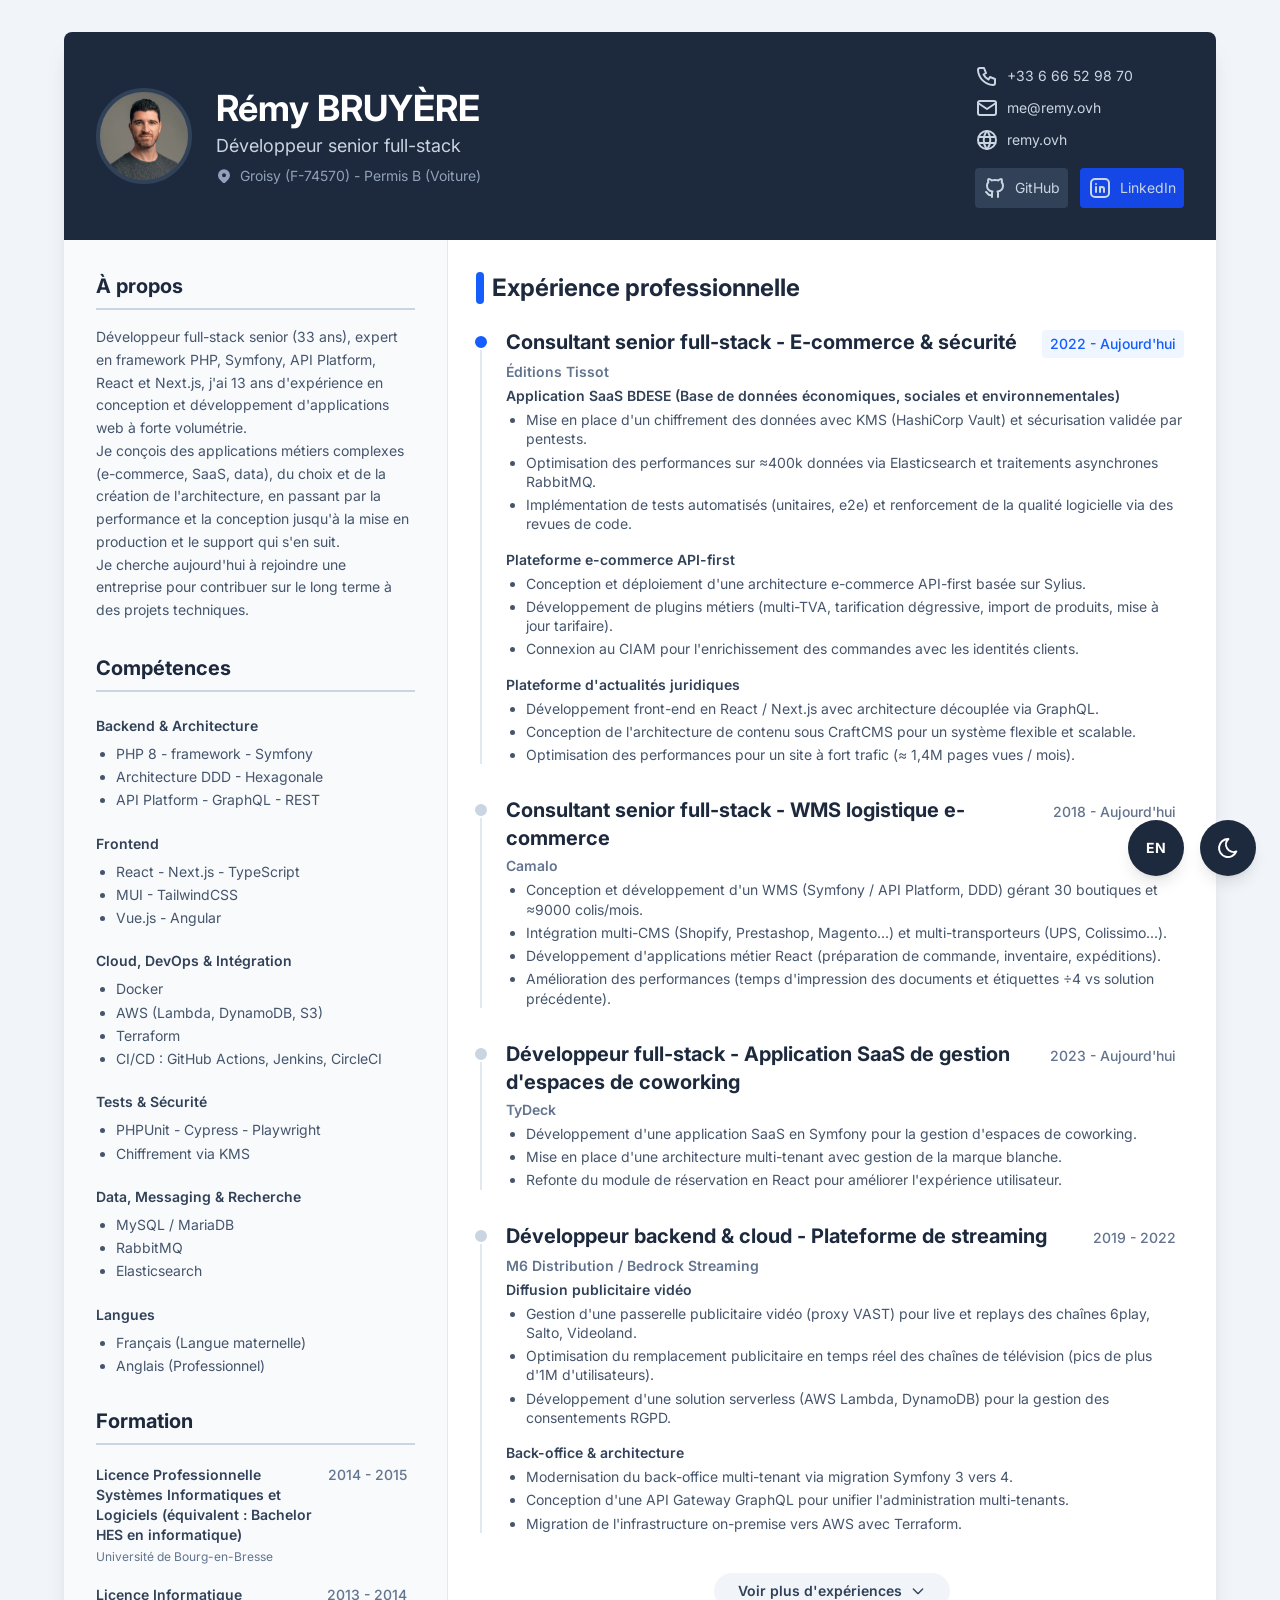
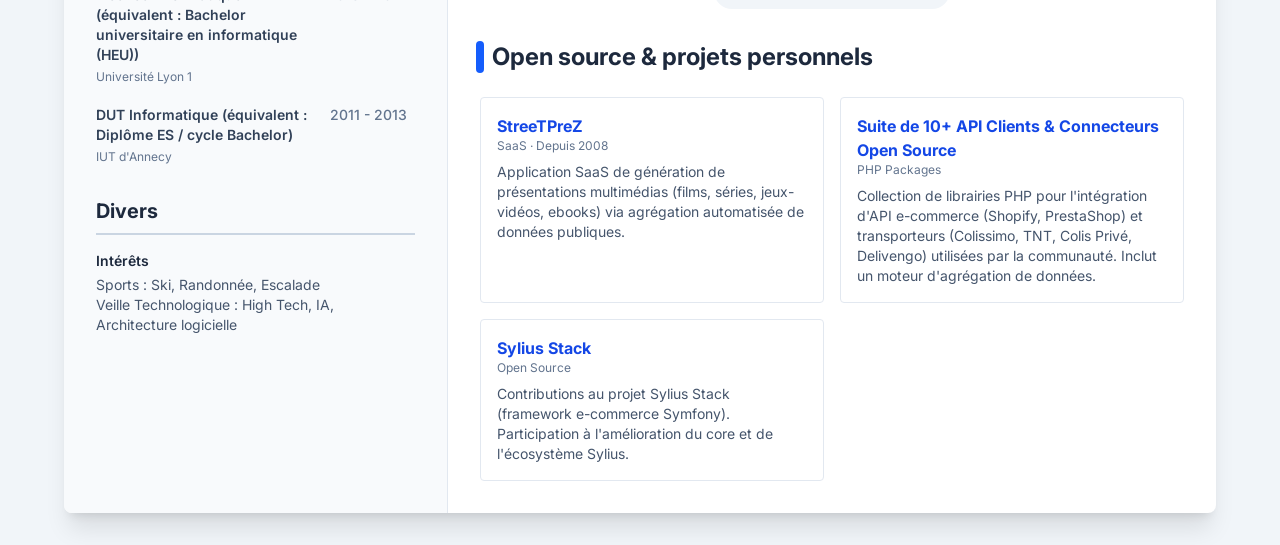
==== index.html @ 07b418db "Deploy from resume-astro-gh-page (Astro): 3948b68c5cbbfae77a20897827332fb862e461aa rem42/resume-astr" ====
<!DOCTYPE html><html lang="fr"> <head><script>
			// Dark mode detection - runs before render to prevent flash
			(function () {
				const savedTheme = localStorage.getItem('theme');
				const prefersDark = window.matchMedia('(prefers-color-scheme: dark)').matches;

				if (savedTheme === 'dark' || (!savedTheme && prefersDark)) {
					document.documentElement.classList.add('dark');
				}
			})();
		</script><meta charset="UTF-8"><meta name="viewport" content="width=device-width, initial-scale=1.0"><title>Rémy BRUYÈRE - Curriculum vitae - Développeur senior full-stack</title><meta name="description" content="Consultant Développeur Freelance Expert PHP Symfony, React et PrestaShop. +10 ans d'expérience en E-commerce et Architecture Web complexe. Disponible en Suisse Romande (Frontalier), sur Annecy et en Remote."><link href="https://fonts.googleapis.com/css2?family=Inter:wght@300;400;600;700&display=swap" rel="stylesheet"><link rel="icon" type="image/png" href="/favicon-96x96.png" sizes="96x96"><link rel="icon" type="image/svg+xml" href="/favicon.svg"><link rel="shortcut icon" href="/favicon.ico"><link rel="apple-touch-icon" sizes="180x180" href="/apple-touch-icon.png"><meta name="apple-mobile-web-app-title" content="Rémy BRUYERE"><link rel="manifest" href="/site.webmanifest"><meta name="generator" content="Astro v6.4.6"><link rel="stylesheet" href="/_astro/LanguageToggle.v1h4x8Sd.css"><script type="module" src="/_astro/page.vzY--OHv.js"></script></head> <body class="bg-slate-100 dark:bg-slate-900 text-slate-800 dark:text-slate-200 py-8 px-4 print:p-0 print:bg-white transition-colors duration-300"> <div class="max-w-6xl mx-auto bg-white dark:bg-slate-800 shadow-xl rounded-lg overflow-hidden print:shadow-none print:w-[210mm] print:min-h-[297mm] transition-colors duration-300">  <header class="bg-slate-800 text-white p-8 md:flex md:justify-between md:items-center print:bg-white print:text-slate-800 print:px-4 print:pb-4 print:pt-0 print:flex print:flex-row print:justify-between print:items-center print:mb-2"> <div class="flex items-center gap-6"> <div class="h-24 w-24 rounded-full bg-slate-600 flex items-center justify-center text-3xl font-bold border-4 border-slate-700 shrink-0 overflow-hidden"> <img src="/_astro/Remy_BRUYERE_small.B9lpAZHT_1zaGDk.webp" alt="Photo de profil de Rémy BRUYÈRE" loading="eager" decoding="async" width="352" height="471" class="w-full h-full object-cover object-top"> </div> <div> <h1 class="text-3xl md:text-4xl font-bold print:text-2xl">Rémy BRUYÈRE</h1> <p class="text-lg text-slate-300 print:text-slate-800 mt-1 print:text-base">Développeur senior full-stack</p>  <p class="text-sm text-slate-400 mt-2 flex flex-wrap gap-2 leading-4"> <svg xmlns="http://www.w3.org/2000/svg" width="16" height="16" viewBox="0 0 24 24" fill="currentColor" class="icon icon-tabler icons-tabler-filled icon-tabler-map-pin"> <path stroke="none" d="M0 0h24v24H0z" fill="none"></path> <path d="M18.364 4.636a9 9 0 0 1 .203 12.519l-.203 .21l-4.243 4.242a3 3 0 0 1 -4.097 .135l-.144 -.135l-4.244 -4.243a9 9 0 0 1 12.728 -12.728zm-6.364 3.364a3 3 0 1 0 0 6a3 3 0 0 0 0 -6"></path> </svg> <span>Groisy (F-74570) - Permis B (Voiture)</span> </p> </div> </div> <div class="mt-6 md:mt-0 flex flex-col gap-2 text-sm text-slate-300 print:text-slate-800 print:mt-0"> <a href="tel:+33666529870" class="hover:text-white transition flex items-center gap-2"> <span> <svg xmlns="http://www.w3.org/2000/svg" width="24" height="24" viewBox="0 0 24 24" fill="none" stroke="currentColor" stroke-width="2" stroke-linecap="round" stroke-linejoin="round" class="icon icon-tabler icons-tabler-outline icon-tabler-phone"> <path stroke="none" d="M0 0h24v24H0z" fill="none"></path> <path d="M5 4h4l2 5l-2.5 1.5a11 11 0 0 0 5 5l1.5 -2.5l5 2v4a2 2 0 0 1 -2 2a16 16 0 0 1 -15 -15a2 2 0 0 1 2 -2"></path> </svg>   </span> +33 6 66 52 98 70 </a><a href="mailto:me@remy.ovh" class="hover:text-white transition flex items-center gap-2"> <span>  <svg xmlns="http://www.w3.org/2000/svg" width="24" height="24" viewBox="0 0 24 24" fill="none" stroke="currentColor" stroke-width="2" stroke-linecap="round" stroke-linejoin="round" class="icon icon-tabler icons-tabler-outline icon-tabler-mail"> <path stroke="none" d="M0 0h24v24H0z" fill="none"></path> <path d="M3 7a2 2 0 0 1 2 -2h14a2 2 0 0 1 2 2v10a2 2 0 0 1 -2 2h-14a2 2 0 0 1 -2 -2v-10"></path> <path d="M3 7l9 6l9 -6"></path> </svg>  </span> me@remy.ovh </a><a href="//remy.ovh" class="hover:text-white transition flex items-center gap-2" target="_blank" rel="noopener noreferrer"> <span>   <svg xmlns="http://www.w3.org/2000/svg" width="24" height="24" viewBox="0 0 24 24" fill="none" stroke="currentColor" stroke-width="2" stroke-linecap="round" stroke-linejoin="round" class="icon icon-tabler icons-tabler-outline icon-tabler-world"> <path stroke="none" d="M0 0h24v24H0z" fill="none"></path> <path d="M3 12a9 9 0 1 0 18 0a9 9 0 0 0 -18 0"></path> <path d="M3.6 9h16.8"></path> <path d="M3.6 15h16.8"></path> <path d="M11.5 3a17 17 0 0 0 0 18"></path> <path d="M12.5 3a17 17 0 0 1 0 18"></path> </svg> </span> remy.ovh </a> <div class="flex gap-3 mt-2 print:hidden"> <a href="https://github.com/rem42" target="_blank" rel="noopener noreferrer" class="bg-slate-700 hover:bg-slate-600 p-2 rounded transition flex items-center gap-2" title="rem42"> <svg xmlns="http://www.w3.org/2000/svg" width="24" height="24" viewBox="0 0 24 24" fill="none" stroke="currentColor" stroke-width="2" stroke-linecap="round" stroke-linejoin="round" class="icon icon-tabler icons-tabler-outline icon-tabler-brand-github"> <path stroke="none" d="M0 0h24v24H0z" fill="none"></path> <path d="M9 19c-4.3 1.4 -4.3 -2.5 -6 -3m12 5v-3.5c0 -1 .1 -1.4 -.5 -2c2.8 -.3 5.5 -1.4 5.5 -6a4.6 4.6 0 0 0 -1.3 -3.2a4.2 4.2 0 0 0 -.1 -3.2s-1.1 -.3 -3.5 1.3a12.3 12.3 0 0 0 -6.2 0c-2.4 -1.6 -3.5 -1.3 -3.5 -1.3a4.2 4.2 0 0 0 -.1 3.2a4.6 4.6 0 0 0 -1.3 3.2c0 4.6 2.7 5.7 5.5 6c-.6 .6 -.6 1.2 -.5 2v3.5"></path> </svg> GitHub </a><a href="https://linkedin.com/in/remy-bruyere" target="_blank" rel="noopener noreferrer" class="bg-blue-700 hover:bg-blue-600 p-2 rounded transition flex items-center gap-2" title="remy-bruyere"> <svg xmlns="http://www.w3.org/2000/svg" width="24" height="24" viewBox="0 0 24 24" fill="none" stroke="currentColor" stroke-width="2" stroke-linecap="round" stroke-linejoin="round" class="icon icon-tabler icons-tabler-outline icon-tabler-brand-linkedin"> <path stroke="none" d="M0 0h24v24H0z" fill="none"></path> <path d="M8 11v5"></path> <path d="M8 8v.01"></path> <path d="M12 16v-5"></path> <path d="M16 16v-3a2 2 0 1 0 -4 0"></path> <path d="M3 7a4 4 0 0 1 4 -4h10a4 4 0 0 1 4 4v10a4 4 0 0 1 -4 4h-10a4 4 0 0 1 -4 -4l0 -10"></path> </svg> LinkedIn </a> </div> </div> </header> <div class="grid grid-cols-1 md:grid-cols-3 print:block"> <aside class="bg-slate-50 dark:bg-slate-700 p-8 border-r border-slate-200 dark:border-slate-600 md:col-span-1 print:w-full print:border-r-0 print:mb-4 print:bg-white print:p-0 transition-colors duration-300"> <section class="mb-8 print:mb-0"> <h2 class="text-xl font-bold text-slate-800 dark:text-slate-100 border-b-2 border-slate-300 dark:border-slate-500 pb-2 mb-4 print:pb-0 print:mb-2"> À propos </h2> <p class="text-sm text-slate-600 dark:text-slate-300 leading-relaxed">Développeur full-stack senior (33 ans), expert en framework PHP, Symfony, API Platform, React et Next.js, j'ai 13 ans d'expérience en conception et développement d'applications web à forte volumétrie.<br/>Je conçois des applications métiers complexes (e-commerce, SaaS, data), du choix et de la création de l'architecture, en passant par la performance et la conception jusqu'à la mise en production et le support qui s'en suit.<br/>Je cherche aujourd'hui à rejoindre une entreprise pour contribuer sur le long terme à des projets techniques.</p> </section> <section class="mb-8 print:mb-4 print:hidden"> <h2 class="text-xl font-bold text-slate-800 dark:text-slate-100 border-b-2 border-slate-300 dark:border-slate-500 pb-2 mb-6 print:pb-0 print:mb-4 print:mt-8"> Compétences </h2> <div class="space-y-6 print:flex print:flex-col print:gap-4 print:space-y-0"> <div> <h3 class="font-semibold text-slate-700 dark:text-slate-200 mb-2 text-sm "> Backend &amp; Architecture </h3> <ul class="list-disc list-outside pl-5 space-y-1 text-sm text-slate-600 dark:text-slate-300"> <li class="leading-snug text-slate-600 dark:text-slate-300 text-sm">PHP 8 - framework - Symfony</li><li class="leading-snug text-slate-600 dark:text-slate-300 text-sm">Architecture DDD - Hexagonale</li><li class="leading-snug text-slate-600 dark:text-slate-300 text-sm">API Platform - GraphQL - REST</li> </ul> </div><div> <h3 class="font-semibold text-slate-700 dark:text-slate-200 mb-2 text-sm mt-6 print:mt-0"> Frontend </h3> <ul class="list-disc list-outside pl-5 space-y-1 text-sm text-slate-600 dark:text-slate-300"> <li class="leading-snug text-slate-600 dark:text-slate-300 text-sm">React - Next.js - TypeScript</li><li class="leading-snug text-slate-600 dark:text-slate-300 text-sm">MUI - TailwindCSS</li><li class="leading-snug text-slate-600 dark:text-slate-300 text-sm">Vue.js - Angular</li> </ul> </div><div> <h3 class="font-semibold text-slate-700 dark:text-slate-200 mb-2 text-sm mt-6 print:mt-0"> Cloud, DevOps &amp; Intégration </h3> <ul class="list-disc list-outside pl-5 space-y-1 text-sm text-slate-600 dark:text-slate-300"> <li class="leading-snug text-slate-600 dark:text-slate-300 text-sm">Docker</li><li class="leading-snug text-slate-600 dark:text-slate-300 text-sm">AWS (Lambda, DynamoDB, S3)</li><li class="leading-snug text-slate-600 dark:text-slate-300 text-sm">Terraform</li><li class="leading-snug text-slate-600 dark:text-slate-300 text-sm">CI/CD : GitHub Actions, Jenkins, CircleCI</li> </ul> </div><div> <h3 class="font-semibold text-slate-700 dark:text-slate-200 mb-2 text-sm mt-6 print:mt-0"> Tests &amp; Sécurité </h3> <ul class="list-disc list-outside pl-5 space-y-1 text-sm text-slate-600 dark:text-slate-300"> <li class="leading-snug text-slate-600 dark:text-slate-300 text-sm">PHPUnit - Cypress - Playwright</li><li class="leading-snug text-slate-600 dark:text-slate-300 text-sm">Chiffrement via KMS</li> </ul> </div><div> <h3 class="font-semibold text-slate-700 dark:text-slate-200 mb-2 text-sm mt-6 print:mt-0"> Data, Messaging &amp; Recherche </h3> <ul class="list-disc list-outside pl-5 space-y-1 text-sm text-slate-600 dark:text-slate-300"> <li class="leading-snug text-slate-600 dark:text-slate-300 text-sm">MySQL / MariaDB</li><li class="leading-snug text-slate-600 dark:text-slate-300 text-sm">RabbitMQ</li><li class="leading-snug text-slate-600 dark:text-slate-300 text-sm">Elasticsearch</li> </ul> </div><div> <h3 class="font-semibold text-slate-700 dark:text-slate-200 mb-2 text-sm mt-6 print:mt-0"> Langues </h3> <ul class="list-disc list-outside pl-5 space-y-1 text-sm text-slate-600 dark:text-slate-300"> <li class="leading-snug text-slate-600 dark:text-slate-300 text-sm">Français (Langue maternelle)</li><li class="leading-snug text-slate-600 dark:text-slate-300 text-sm">Anglais (Professionnel)</li> </ul> </div> </div> </section> <section class="mb-8 print:mb-4 print:hidden"> <h2 class="text-xl font-bold text-slate-800 dark:text-slate-100 border-b-2 border-slate-300 dark:border-slate-500 pb-2 mb-4 print:pb-0 print:mb-4"> Formation </h2> <div class="space-y-4"> <div> <div class="flex flex-col sm:flex-row sm:justify-between sm:items-baseline mb-1"> <h3 class="font-semibold text-sm text-slate-700 dark:text-slate-100">Licence Professionnelle Systèmes Informatiques et Logiciels (équivalent : Bachelor HES en informatique)</h3> <span class="text-sm font-medium px-2 py-1 rounded whitespace-nowrap transition-colors duration-300 text-slate-500 dark:text-slate-400 group-hover:text-blue-600 dark:group-hover:text-blue-400 group-hover:bg-blue-50 dark:group-hover:bg-blue-900/30 print:text-slate-500 print:bg-white"> 2014 - 2015 </span> </div> <p class="text-xs text-slate-500 dark:text-slate-400">Université de Bourg-en-Bresse</p> </div><div> <div class="flex flex-col sm:flex-row sm:justify-between sm:items-baseline mb-1"> <h3 class="font-semibold text-sm text-slate-700 dark:text-slate-100">Licence Informatique (équivalent : Bachelor universitaire en informatique (HEU))</h3> <span class="text-sm font-medium px-2 py-1 rounded whitespace-nowrap transition-colors duration-300 text-slate-500 dark:text-slate-400 group-hover:text-blue-600 dark:group-hover:text-blue-400 group-hover:bg-blue-50 dark:group-hover:bg-blue-900/30 print:text-slate-500 print:bg-white"> 2013 - 2014 </span> </div> <p class="text-xs text-slate-500 dark:text-slate-400">Université Lyon 1</p> </div><div> <div class="flex flex-col sm:flex-row sm:justify-between sm:items-baseline mb-1"> <h3 class="font-semibold text-sm text-slate-700 dark:text-slate-100">DUT Informatique (équivalent : Diplôme ES / cycle Bachelor)</h3> <span class="text-sm font-medium px-2 py-1 rounded whitespace-nowrap transition-colors duration-300 text-slate-500 dark:text-slate-400 group-hover:text-blue-600 dark:group-hover:text-blue-400 group-hover:bg-blue-50 dark:group-hover:bg-blue-900/30 print:text-slate-500 print:bg-white"> 2011 - 2013 </span> </div> <p class="text-xs text-slate-500 dark:text-slate-400">IUT d&#39;Annecy</p> </div> </div> </section> <section class="print:hidden"> <h2 class="text-xl font-bold text-slate-800 dark:text-slate-100 border-b-2 border-slate-300 dark:border-slate-500 pb-2 mb-4 print:pb-0 print:mb-4 print:hidden"> Divers </h2>  <div class="print:hidden"> <h3 class="font-semibold text-sm mb-1 text-slate-800 dark:text-slate-100">Intérêts</h3> <p class="text-sm text-slate-600 dark:text-slate-300"> Sports : Ski, Randonnée, Escalade </p><p class="text-sm text-slate-600 dark:text-slate-300"> Veille Technologique : High Tech, IA, Architecture logicielle </p> </div> </section> </aside> <main class="p-8 md:col-span-2 print:p-0 print:w-full"> <section class="mb-8 print:mb-4"> <h2 class="text-2xl font-bold text-slate-800 dark:text-slate-100 mb-6 flex items-center gap-2 print:text-xl print:mb-4 print:border-b-2 print:border-slate-300"> <span class="bg-blue-600 dark:bg-blue-500 w-2 h-8 rounded -ms-1 print:ms-1 print:h-6 print:hidden"></span> Expérience professionnelle </h2> <div class="flex flex-col print:block"> <div class="group mb-8 relative border-l-2 border-slate-200 dark:border-slate-600 hover:border-blue-400 pl-6 print:break-inside-avoid transition-colors duration-300   print:ms-0 print:mb-6 print:border-0 print:pl-0">  <div class="absolute -left-2.25 w-4 h-4 rounded-full border-2 border-white dark:border-slate-800 transition-colors duration-300 before:content-[''] before:absolute before:w-0.5 before:h-2 before:bg-white dark:before:bg-slate-800 before:-top-2 before:left-1/2 before:-translate-x-1/2 top-1.5 bg-blue-600 dark:bg-blue-500 print:hidden"></div>  <div class="flex flex-col sm:flex-row sm:justify-between sm:items-baseline mb-1"> <h3 class="text-xl font-bold text-slate-800 dark:text-slate-100 print:text-lg">Consultant senior full-stack - E-commerce &amp; sécurité</h3> <span class="text-sm font-medium px-2 py-1 rounded whitespace-nowrap transition-colors duration-300 text-blue-600 dark:text-blue-400 bg-blue-50 dark:bg-blue-900/30 print:text-slate-500 print:bg-white"> 2022 - Aujourd&#39;hui </span> </div> <p class="text-sm font-semibold text-slate-500 dark:text-slate-400 mb-1">Éditions Tissot</p> <div class="mb-4 last:mb-0 print:mb-2"> <h4 class="font-semibold text-slate-700 dark:text-slate-200 mb-1 text-sm">Application SaaS BDESE (Base de données économiques, sociales et environnementales)</h4> <ul class="list-disc list-outside pl-5 space-y-1"> <li class="leading-snug text-slate-600 dark:text-slate-300 text-sm">Mise en place d'un chiffrement des données avec KMS (HashiCorp Vault) et sécurisation validée par pentests.</li><li class="leading-snug text-slate-600 dark:text-slate-300 text-sm">Optimisation des performances sur ≈400k données via Elasticsearch et traitements asynchrones RabbitMQ.</li><li class="leading-snug text-slate-600 dark:text-slate-300 text-sm">Implémentation de tests automatisés (unitaires, e2e) et renforcement de la qualité logicielle via des revues de code.</li> </ul>  </div><div class="mb-4 last:mb-0 print:mb-2"> <h4 class="font-semibold text-slate-700 dark:text-slate-200 mb-1 text-sm">Plateforme e-commerce API-first</h4> <ul class="list-disc list-outside pl-5 space-y-1"> <li class="leading-snug text-slate-600 dark:text-slate-300 text-sm">Conception et déploiement d'une architecture e-commerce API-first basée sur Sylius.</li><li class="leading-snug text-slate-600 dark:text-slate-300 text-sm">Développement de plugins métiers (multi-TVA, tarification dégressive, import de produits, mise à jour tarifaire).</li><li class="leading-snug text-slate-600 dark:text-slate-300 text-sm">Connexion au CIAM pour l'enrichissement des commandes avec les identités clients.</li> </ul>  </div><div class="mb-4 last:mb-0 print:mb-2"> <h4 class="font-semibold text-slate-700 dark:text-slate-200 mb-1 text-sm">Plateforme d&#39;actualités juridiques</h4> <ul class="list-disc list-outside pl-5 space-y-1"> <li class="leading-snug text-slate-600 dark:text-slate-300 text-sm">Développement front-end en React / Next.js avec architecture découplée via GraphQL.</li><li class="leading-snug text-slate-600 dark:text-slate-300 text-sm">Conception de l'architecture de contenu sous CraftCMS pour un système flexible et scalable.</li><li class="leading-snug text-slate-600 dark:text-slate-300 text-sm">Optimisation des performances pour un site à fort trafic (≈ 1,4M pages vues / mois).</li> </ul>  </div> </div><div class="group mb-8 relative border-l-2 border-slate-200 dark:border-slate-600 hover:border-blue-400 pl-6 print:break-inside-avoid transition-colors duration-300   print:ms-0 print:mb-6 print:border-0 print:pl-0">  <div class="absolute -left-2.25 w-4 h-4 rounded-full border-2 border-white dark:border-slate-800 transition-colors duration-300 before:content-[''] before:absolute before:w-0.5 before:h-2 before:bg-white dark:before:bg-slate-800 before:-top-2 before:left-1/2 before:-translate-x-1/2 top-1.5 bg-slate-300 dark:bg-slate-500 group-hover:bg-blue-600 dark:group-hover:bg-blue-500 print:hidden"></div>  <div class="flex flex-col sm:flex-row sm:justify-between sm:items-baseline mb-1"> <h3 class="text-xl font-bold text-slate-800 dark:text-slate-100 print:text-lg">Consultant senior full-stack - WMS logistique e-commerce</h3> <span class="text-sm font-medium px-2 py-1 rounded whitespace-nowrap transition-colors duration-300 text-slate-500 dark:text-slate-400 group-hover:text-blue-600 dark:group-hover:text-blue-400 group-hover:bg-blue-50 dark:group-hover:bg-blue-900/30 print:text-slate-500 print:bg-white"> 2018 - Aujourd&#39;hui </span> </div> <p class="text-sm font-semibold text-slate-500 dark:text-slate-400 mb-1">Camalo</p> <div class="mb-4 last:mb-0 print:mb-2">  <ul class="list-disc list-outside pl-5 space-y-1"> <li class="leading-snug text-slate-600 dark:text-slate-300 text-sm">Conception et développement d'un WMS (Symfony / API Platform, DDD) gérant 30 boutiques et ≈9000 colis/mois.</li><li class="leading-snug text-slate-600 dark:text-slate-300 text-sm">Intégration multi-CMS (Shopify, Prestashop, Magento...) et multi-transporteurs (UPS, Colissimo...).</li><li class="leading-snug text-slate-600 dark:text-slate-300 text-sm">Développement d'applications métier React (préparation de commande, inventaire, expéditions).</li><li class="leading-snug text-slate-600 dark:text-slate-300 text-sm">Amélioration des performances (temps d'impression des documents et étiquettes ÷4 vs solution précédente).</li> </ul>  </div> </div><div class="group mb-8 relative border-l-2 border-slate-200 dark:border-slate-600 hover:border-blue-400 pl-6 print:break-inside-avoid transition-colors duration-300  print:hidden print:ms-0 print:mb-6 print:border-0 print:pl-0">  <div class="absolute -left-2.25 w-4 h-4 rounded-full border-2 border-white dark:border-slate-800 transition-colors duration-300 before:content-[''] before:absolute before:w-0.5 before:h-2 before:bg-white dark:before:bg-slate-800 before:-top-2 before:left-1/2 before:-translate-x-1/2 top-1.5 bg-slate-300 dark:bg-slate-500 group-hover:bg-blue-600 dark:group-hover:bg-blue-500 print:hidden"></div>  <div class="flex flex-col sm:flex-row sm:justify-between sm:items-baseline mb-1"> <h3 class="text-xl font-bold text-slate-800 dark:text-slate-100 print:text-lg">Développeur full-stack - Application SaaS de gestion d&#39;espaces de coworking</h3> <span class="text-sm font-medium px-2 py-1 rounded whitespace-nowrap transition-colors duration-300 text-slate-500 dark:text-slate-400 group-hover:text-blue-600 dark:group-hover:text-blue-400 group-hover:bg-blue-50 dark:group-hover:bg-blue-900/30 print:text-slate-500 print:bg-white"> 2023 - Aujourd&#39;hui </span> </div> <p class="text-sm font-semibold text-slate-500 dark:text-slate-400 mb-1">TyDeck</p> <div class="mb-4 last:mb-0 print:mb-2">  <ul class="list-disc list-outside pl-5 space-y-1"> <li class="leading-snug text-slate-600 dark:text-slate-300 text-sm">Développement d'une application SaaS en Symfony pour la gestion d'espaces de coworking.</li><li class="leading-snug text-slate-600 dark:text-slate-300 text-sm">Mise en place d'une architecture multi-tenant avec gestion de la marque blanche.</li><li class="leading-snug text-slate-600 dark:text-slate-300 text-sm">Refonte du module de réservation en React pour améliorer l'expérience utilisateur.</li> </ul>  </div> </div><div class="group mb-8 relative border-l-2 border-slate-200 dark:border-slate-600 hover:border-blue-400 pl-6 print:break-inside-avoid transition-colors duration-300   print:ms-0 print:mb-6 print:border-0 print:pl-0">  <div class="absolute -left-2.25 w-4 h-4 rounded-full border-2 border-white dark:border-slate-800 transition-colors duration-300 before:content-[''] before:absolute before:w-0.5 before:h-2 before:bg-white dark:before:bg-slate-800 before:-top-2 before:left-1/2 before:-translate-x-1/2 top-1.5 bg-slate-300 dark:bg-slate-500 group-hover:bg-blue-600 dark:group-hover:bg-blue-500 print:hidden"></div>  <div class="flex flex-col sm:flex-row sm:justify-between sm:items-baseline mb-1"> <h3 class="text-xl font-bold text-slate-800 dark:text-slate-100 print:text-lg">Développeur backend &amp; cloud - Plateforme de streaming</h3> <span class="text-sm font-medium px-2 py-1 rounded whitespace-nowrap transition-colors duration-300 text-slate-500 dark:text-slate-400 group-hover:text-blue-600 dark:group-hover:text-blue-400 group-hover:bg-blue-50 dark:group-hover:bg-blue-900/30 print:text-slate-500 print:bg-white"> 2019 - 2022 </span> </div> <p class="text-sm font-semibold text-slate-500 dark:text-slate-400 mb-1">M6 Distribution / Bedrock Streaming</p> <div class="mb-4 last:mb-0 print:mb-2"> <h4 class="font-semibold text-slate-700 dark:text-slate-200 mb-1 text-sm">Diffusion publicitaire vidéo</h4> <ul class="list-disc list-outside pl-5 space-y-1"> <li class="leading-snug text-slate-600 dark:text-slate-300 text-sm">Gestion d'une passerelle publicitaire vidéo (proxy VAST) pour live et replays des chaînes 6play, Salto, Videoland.</li><li class="leading-snug text-slate-600 dark:text-slate-300 text-sm">Optimisation du remplacement publicitaire en temps réel des chaînes de télévision (pics de plus d'1M d'utilisateurs).</li><li class="leading-snug text-slate-600 dark:text-slate-300 text-sm">Développement d'une solution serverless (AWS Lambda, DynamoDB) pour la gestion des consentements RGPD.</li> </ul>  </div><div class="mb-4 last:mb-0 print:mb-2"> <h4 class="font-semibold text-slate-700 dark:text-slate-200 mb-1 text-sm">Back-office &amp; architecture</h4> <ul class="list-disc list-outside pl-5 space-y-1"> <li class="leading-snug text-slate-600 dark:text-slate-300 text-sm">Modernisation du back-office multi-tenant via migration Symfony 3 vers 4.</li><li class="leading-snug text-slate-600 dark:text-slate-300 text-sm">Conception d'une API Gateway GraphQL pour unifier l'administration multi-tenants.</li><li class="leading-snug text-slate-600 dark:text-slate-300 text-sm">Migration de l'infrastructure on-premise vers AWS avec Terraform.</li> </ul>  </div> </div><div class="group mb-8 relative border-l-2 border-slate-200 dark:border-slate-600 hover:border-blue-400 pl-6 print:break-inside-avoid transition-colors duration-300 hidden more-experience print:hidden  print:ms-0 print:mb-6 print:border-0 print:pl-0">  <div class="absolute -left-2.25 w-4 h-4 rounded-full border-2 border-white dark:border-slate-800 transition-colors duration-300 before:content-[''] before:absolute before:w-0.5 before:h-2 before:bg-white dark:before:bg-slate-800 before:-top-2 before:left-1/2 before:-translate-x-1/2 top-1.5 bg-slate-300 dark:bg-slate-500 group-hover:bg-blue-600 dark:group-hover:bg-blue-500 print:hidden"></div>  <div class="flex flex-col sm:flex-row sm:justify-between sm:items-baseline mb-1"> <h3 class="text-xl font-bold text-slate-800 dark:text-slate-100 print:text-lg">Développeur Full-Stack - SaaS RH</h3> <span class="text-sm font-medium px-2 py-1 rounded whitespace-nowrap transition-colors duration-300 text-slate-500 dark:text-slate-400 group-hover:text-blue-600 dark:group-hover:text-blue-400 group-hover:bg-blue-50 dark:group-hover:bg-blue-900/30 print:text-slate-500 print:bg-white"> 2018 - 2019 </span> </div> <p class="text-sm font-semibold text-slate-500 dark:text-slate-400 mb-1">Éditions Tissot</p> <div class="mb-4 last:mb-0 print:mb-2">  <ul class="list-disc list-outside pl-5 space-y-1"> <li class="leading-snug text-slate-600 dark:text-slate-300 text-sm">Développement d'une application SaaS RH sur architecture microservices (Symfony, RabbitMQ).</li><li class="leading-snug text-slate-600 dark:text-slate-300 text-sm">Implémentation du front-end en Angular avec communication inter-services.</li><li class="leading-snug text-slate-600 dark:text-slate-300 text-sm">Mise en place de tests automatisés (PHPUnit, Behat, Cypress) pour sécuriser les livraisons.</li> </ul>  </div> </div><div class="group mb-8 relative border-l-2 border-slate-200 dark:border-slate-600 hover:border-blue-400 pl-6 print:break-inside-avoid transition-colors duration-300 hidden more-experience print:hidden  print:ms-0 print:mb-6 print:border-0 print:pl-0">  <div class="absolute -left-2.25 w-4 h-4 rounded-full border-2 border-white dark:border-slate-800 transition-colors duration-300 before:content-[''] before:absolute before:w-0.5 before:h-2 before:bg-white dark:before:bg-slate-800 before:-top-2 before:left-1/2 before:-translate-x-1/2 top-1.5 bg-slate-300 dark:bg-slate-500 group-hover:bg-blue-600 dark:group-hover:bg-blue-500 print:hidden"></div>  <div class="flex flex-col sm:flex-row sm:justify-between sm:items-baseline mb-1"> <h3 class="text-xl font-bold text-slate-800 dark:text-slate-100 print:text-lg">Consultant Freelance – Projets e-commerce &amp; web</h3> <span class="text-sm font-medium px-2 py-1 rounded whitespace-nowrap transition-colors duration-300 text-slate-500 dark:text-slate-400 group-hover:text-blue-600 dark:group-hover:text-blue-400 group-hover:bg-blue-50 dark:group-hover:bg-blue-900/30 print:text-slate-500 print:bg-white"> 2017 - Aujourd&#39;hui </span> </div> <p class="text-sm font-semibold text-slate-500 dark:text-slate-400 mb-1">Clients divers</p> <div class="mb-4 last:mb-0 print:mb-2">  <ul class="list-disc list-outside pl-5 space-y-1"> <li class="leading-snug text-slate-600 dark:text-slate-300 text-sm">Réalisation de migrations e-commerce complexes (Magento, PrestaShop, WooCommerce) avec reprise de données et continuité d'activité.</li><li class="leading-snug text-slate-600 dark:text-slate-300 text-sm">Développement de solutions sur mesure (Shopify, PrestaShop, WordPress) : modules spécifiques, automatisation des flux, intégrations API.</li><li class="leading-snug text-slate-600 dark:text-slate-300 text-sm">Conception et optimisation d'architectures web (modélisation des données, performance, hébergement) pour environnements e-commerce.</li> </ul>  </div> </div><div class="group mb-8 relative border-l-2 border-slate-200 dark:border-slate-600 hover:border-blue-400 pl-6 print:break-inside-avoid transition-colors duration-300 hidden more-experience print:hidden  print:ms-0 print:mb-6 print:border-0 print:pl-0">  <div class="absolute -left-2.25 w-4 h-4 rounded-full border-2 border-white dark:border-slate-800 transition-colors duration-300 before:content-[''] before:absolute before:w-0.5 before:h-2 before:bg-white dark:before:bg-slate-800 before:-top-2 before:left-1/2 before:-translate-x-1/2 top-1.5 bg-slate-300 dark:bg-slate-500 group-hover:bg-blue-600 dark:group-hover:bg-blue-500 print:hidden"></div>  <div class="flex flex-col sm:flex-row sm:justify-between sm:items-baseline mb-1"> <h3 class="text-xl font-bold text-slate-800 dark:text-slate-100 print:text-lg">Développeur Backend - E-commerce</h3> <span class="text-sm font-medium px-2 py-1 rounded whitespace-nowrap transition-colors duration-300 text-slate-500 dark:text-slate-400 group-hover:text-blue-600 dark:group-hover:text-blue-400 group-hover:bg-blue-50 dark:group-hover:bg-blue-900/30 print:text-slate-500 print:bg-white"> 2013 - 2018 </span> </div> <p class="text-sm font-semibold text-slate-500 dark:text-slate-400 mb-1">Cadeau Maestro</p> <div class="mb-4 last:mb-0 print:mb-2">  <ul class="list-disc list-outside pl-5 space-y-1"> <li class="leading-snug text-slate-600 dark:text-slate-300 text-sm">Développement et maintenance d'une plateforme e-commerce à fort trafic (PrestaShop).</li><li class="leading-snug text-slate-600 dark:text-slate-300 text-sm">Conception de modules sur mesure et évolution continue des fonctionnalités métier.</li><li class="leading-snug text-slate-600 dark:text-slate-300 text-sm">Prise de responsabilité progressive jusqu'au rôle de développeur principal.</li> </ul>  </div> </div> </div> <div class="flex justify-center mt-2 print:hidden"> <button id="toggle-experiences-btn" data-more="Voir plus d'expériences" data-less="Voir moins d'expériences" class="px-6 py-2 bg-slate-100 dark:bg-slate-700 text-slate-700 dark:text-slate-200 font-semibold rounded-full hover:bg-slate-200 dark:hover:bg-slate-600 transition-all text-sm group flex items-center gap-2 cursor-pointer"> <span>Voir plus d&#39;expériences</span> <svg xmlns="http://www.w3.org/2000/svg" class="h-4 w-4 transition-transform group-hover:translate-y-1" fill="none" viewBox="0 0 24 24" stroke="currentColor"> <path stroke-linecap="round" stroke-linejoin="round" stroke-width="2" d="M19 9l-7 7-7-7"></path> </svg> </button> </div> </section> <script type="module">const s=document.getElementById("toggle-experiences-btn");s&&s.addEventListener("click",function(){const o=document.querySelectorAll(".more-experience"),t=this.querySelector("span"),e=this.querySelector("svg");if(!t||!e)return;const n=s.getAttribute("data-more"),r=s.getAttribute("data-less");if(!n||!r)return;const i=t.innerText===n;o.forEach(c=>{c.classList.toggle("hidden")}),i?(t.innerText=r,e.classList.add("rotate-180"),e.classList.remove("group-hover:translate-y-1")):(t.innerText=n,e.classList.remove("rotate-180"),e.classList.add("group-hover:translate-y-1"))});</script> <div class="hidden print:block"> <section class="print:mb-4"> <h2 class="text-xl font-bold text-slate-800 dark:text-slate-100 border-b-2 border-slate-300 dark:border-slate-500 pb-2 mb-6 print:pb-0 print:mb-4 print:mt-8"> Compétences </h2> <div class="space-y-6 print:flex print:flex-col print:gap-4 print:space-y-0"> <div> <h3 class="font-semibold text-slate-700 dark:text-slate-200 mb-2 text-sm "> Backend &amp; Architecture </h3> <ul class="list-disc list-outside pl-5 space-y-1 text-sm text-slate-600 dark:text-slate-300"> <li class="leading-snug text-slate-600 dark:text-slate-300 text-sm">PHP 8 - framework - Symfony</li><li class="leading-snug text-slate-600 dark:text-slate-300 text-sm">Architecture DDD - Hexagonale</li><li class="leading-snug text-slate-600 dark:text-slate-300 text-sm">API Platform - GraphQL - REST</li> </ul> </div><div> <h3 class="font-semibold text-slate-700 dark:text-slate-200 mb-2 text-sm mt-6 print:mt-0"> Frontend </h3> <ul class="list-disc list-outside pl-5 space-y-1 text-sm text-slate-600 dark:text-slate-300"> <li class="leading-snug text-slate-600 dark:text-slate-300 text-sm">React - Next.js - TypeScript</li><li class="leading-snug text-slate-600 dark:text-slate-300 text-sm">MUI - TailwindCSS</li><li class="leading-snug text-slate-600 dark:text-slate-300 text-sm">Vue.js - Angular</li> </ul> </div><div> <h3 class="font-semibold text-slate-700 dark:text-slate-200 mb-2 text-sm mt-6 print:mt-0"> Cloud, DevOps &amp; Intégration </h3> <ul class="list-disc list-outside pl-5 space-y-1 text-sm text-slate-600 dark:text-slate-300"> <li class="leading-snug text-slate-600 dark:text-slate-300 text-sm">Docker</li><li class="leading-snug text-slate-600 dark:text-slate-300 text-sm">AWS (Lambda, DynamoDB, S3)</li><li class="leading-snug text-slate-600 dark:text-slate-300 text-sm">Terraform</li><li class="leading-snug text-slate-600 dark:text-slate-300 text-sm">CI/CD : GitHub Actions, Jenkins, CircleCI</li> </ul> </div><div> <h3 class="font-semibold text-slate-700 dark:text-slate-200 mb-2 text-sm mt-6 print:mt-0"> Tests &amp; Sécurité </h3> <ul class="list-disc list-outside pl-5 space-y-1 text-sm text-slate-600 dark:text-slate-300"> <li class="leading-snug text-slate-600 dark:text-slate-300 text-sm">PHPUnit - Cypress - Playwright</li><li class="leading-snug text-slate-600 dark:text-slate-300 text-sm">Chiffrement via KMS</li> </ul> </div><div> <h3 class="font-semibold text-slate-700 dark:text-slate-200 mb-2 text-sm mt-6 print:mt-0"> Data, Messaging &amp; Recherche </h3> <ul class="list-disc list-outside pl-5 space-y-1 text-sm text-slate-600 dark:text-slate-300"> <li class="leading-snug text-slate-600 dark:text-slate-300 text-sm">MySQL / MariaDB</li><li class="leading-snug text-slate-600 dark:text-slate-300 text-sm">RabbitMQ</li><li class="leading-snug text-slate-600 dark:text-slate-300 text-sm">Elasticsearch</li> </ul> </div><div> <h3 class="font-semibold text-slate-700 dark:text-slate-200 mb-2 text-sm mt-6 print:mt-0"> Langues </h3> <ul class="list-disc list-outside pl-5 space-y-1 text-sm text-slate-600 dark:text-slate-300"> <li class="leading-snug text-slate-600 dark:text-slate-300 text-sm">Français (Langue maternelle)</li><li class="leading-snug text-slate-600 dark:text-slate-300 text-sm">Anglais (Professionnel)</li> </ul> </div> </div> </section> <!-- Projects are only included here for the printed version --> <div class="print:mb-4"> <section> <h2 class="text-2xl font-bold text-slate-800 dark:text-slate-100 mb-6 flex items-center gap-2 print:text-xl print:mb-4 print:border-b-2 print:border-slate-300"> <span class="bg-blue-600 dark:bg-blue-500 w-2 h-8 rounded -ms-1 print:ms-1 print:h-6 print:hidden"></span> Open source &amp; projets personnels </h2> <div class="hidden print:block"> <ul class="list-disc list-outside pl-5 space-y-1 text-sm text-slate-600 dark:text-slate-300"> <li class="leading-snug text-slate-600 dark:text-slate-300 text-sm">Contributions au projet Sylius Stack</li><li class="leading-snug text-slate-600 dark:text-slate-300 text-sm">Développement de librairies PHP d&#39;intégration API e-commerce et transporteurs</li><li class="leading-snug text-slate-600 dark:text-slate-300 text-sm">Création d&#39;un SaaS d&#39;agrégation de données (StreeTPreZ)</li> </ul> </div> <div class="grid grid-cols-1 md:grid-cols-2 gap-4 print:hidden"> <a href="https://streetprez.com" target="_blank" rel="noopener noreferrer" class="block p-4 bg-white dark:bg-slate-700 border border-slate-200 dark:border-slate-600 rounded hover:shadow-md dark:hover:shadow-slate-900/50 transition group"> <h3 class="font-bold text-blue-700 dark:text-blue-400 group-hover:underline">StreeTPreZ</h3> <p class="text-xs text-slate-500 dark:text-slate-400 mb-2">SaaS · Depuis 2008</p> <p class="text-sm text-slate-600 dark:text-slate-300">Application SaaS de génération de présentations multimédias (films, séries, jeux-vidéos, ebooks) via agrégation automatisée de données publiques.</p> </a><a href="https://github.com/rem42?tab=repositories&amp;q=scraper" target="_blank" rel="noopener noreferrer" class="block p-4 bg-white dark:bg-slate-700 border border-slate-200 dark:border-slate-600 rounded hover:shadow-md dark:hover:shadow-slate-900/50 transition group"> <h3 class="font-bold text-blue-700 dark:text-blue-400 group-hover:underline">Suite de 10+ API Clients &amp; Connecteurs Open Source</h3> <p class="text-xs text-slate-500 dark:text-slate-400 mb-2">PHP Packages</p> <p class="text-sm text-slate-600 dark:text-slate-300">Collection de librairies PHP pour l&#39;intégration d&#39;API e-commerce (Shopify, PrestaShop) et transporteurs (Colissimo, TNT, Colis Privé, Delivengo) utilisées par la communauté. Inclut un moteur d&#39;agrégation de données.</p> </a><a href="https://github.com/Sylius/Stack" target="_blank" rel="noopener noreferrer" class="block p-4 bg-white dark:bg-slate-700 border border-slate-200 dark:border-slate-600 rounded hover:shadow-md dark:hover:shadow-slate-900/50 transition group"> <h3 class="font-bold text-blue-700 dark:text-blue-400 group-hover:underline">Sylius Stack</h3> <p class="text-xs text-slate-500 dark:text-slate-400 mb-2">Open Source</p> <p class="text-sm text-slate-600 dark:text-slate-300">Contributions au projet Sylius Stack (framework e-commerce Symfony). Participation à l&#39;amélioration du core et de l&#39;écosystème Sylius.</p> </a> </div> </section> </div> <div class="print:mb-4"> <h2 class="text-xl font-bold text-slate-800 dark:text-slate-100 border-b-2 border-slate-300 dark:border-slate-500 pb-2 mb-4 print:pb-0 print:mb-4"> Formation </h2> <div class="space-y-4"> <div> <div class="flex flex-col sm:flex-row sm:justify-between sm:items-baseline mb-1"> <h3 class="font-semibold text-sm text-slate-700 dark:text-slate-100">Licence Professionnelle Systèmes Informatiques et Logiciels (équivalent : Bachelor HES en informatique)</h3> <span class="text-sm font-medium px-2 py-1 rounded whitespace-nowrap transition-colors duration-300 text-slate-500 dark:text-slate-400 group-hover:text-blue-600 dark:group-hover:text-blue-400 group-hover:bg-blue-50 dark:group-hover:bg-blue-900/30 print:text-slate-500 print:bg-white"> 2014 - 2015 </span> </div> <p class="text-xs text-slate-500 dark:text-slate-400">Université de Bourg-en-Bresse</p> </div><div> <div class="flex flex-col sm:flex-row sm:justify-between sm:items-baseline mb-1"> <h3 class="font-semibold text-sm text-slate-700 dark:text-slate-100">Licence Informatique (équivalent : Bachelor universitaire en informatique (HEU))</h3> <span class="text-sm font-medium px-2 py-1 rounded whitespace-nowrap transition-colors duration-300 text-slate-500 dark:text-slate-400 group-hover:text-blue-600 dark:group-hover:text-blue-400 group-hover:bg-blue-50 dark:group-hover:bg-blue-900/30 print:text-slate-500 print:bg-white"> 2013 - 2014 </span> </div> <p class="text-xs text-slate-500 dark:text-slate-400">Université Lyon 1</p> </div><div> <div class="flex flex-col sm:flex-row sm:justify-between sm:items-baseline mb-1"> <h3 class="font-semibold text-sm text-slate-700 dark:text-slate-100">DUT Informatique (équivalent : Diplôme ES / cycle Bachelor)</h3> <span class="text-sm font-medium px-2 py-1 rounded whitespace-nowrap transition-colors duration-300 text-slate-500 dark:text-slate-400 group-hover:text-blue-600 dark:group-hover:text-blue-400 group-hover:bg-blue-50 dark:group-hover:bg-blue-900/30 print:text-slate-500 print:bg-white"> 2011 - 2013 </span> </div> <p class="text-xs text-slate-500 dark:text-slate-400">IUT d&#39;Annecy</p> </div> </div> </div> </div> <div class="print:hidden"> <section> <h2 class="text-2xl font-bold text-slate-800 dark:text-slate-100 mb-6 flex items-center gap-2 print:text-xl print:mb-4 print:border-b-2 print:border-slate-300"> <span class="bg-blue-600 dark:bg-blue-500 w-2 h-8 rounded -ms-1 print:ms-1 print:h-6 print:hidden"></span> Open source &amp; projets personnels </h2> <div class="hidden print:block"> <ul class="list-disc list-outside pl-5 space-y-1 text-sm text-slate-600 dark:text-slate-300"> <li class="leading-snug text-slate-600 dark:text-slate-300 text-sm">Contributions au projet Sylius Stack</li><li class="leading-snug text-slate-600 dark:text-slate-300 text-sm">Développement de librairies PHP d&#39;intégration API e-commerce et transporteurs</li><li class="leading-snug text-slate-600 dark:text-slate-300 text-sm">Création d&#39;un SaaS d&#39;agrégation de données (StreeTPreZ)</li> </ul> </div> <div class="grid grid-cols-1 md:grid-cols-2 gap-4 print:hidden"> <a href="https://streetprez.com" target="_blank" rel="noopener noreferrer" class="block p-4 bg-white dark:bg-slate-700 border border-slate-200 dark:border-slate-600 rounded hover:shadow-md dark:hover:shadow-slate-900/50 transition group"> <h3 class="font-bold text-blue-700 dark:text-blue-400 group-hover:underline">StreeTPreZ</h3> <p class="text-xs text-slate-500 dark:text-slate-400 mb-2">SaaS · Depuis 2008</p> <p class="text-sm text-slate-600 dark:text-slate-300">Application SaaS de génération de présentations multimédias (films, séries, jeux-vidéos, ebooks) via agrégation automatisée de données publiques.</p> </a><a href="https://github.com/rem42?tab=repositories&amp;q=scraper" target="_blank" rel="noopener noreferrer" class="block p-4 bg-white dark:bg-slate-700 border border-slate-200 dark:border-slate-600 rounded hover:shadow-md dark:hover:shadow-slate-900/50 transition group"> <h3 class="font-bold text-blue-700 dark:text-blue-400 group-hover:underline">Suite de 10+ API Clients &amp; Connecteurs Open Source</h3> <p class="text-xs text-slate-500 dark:text-slate-400 mb-2">PHP Packages</p> <p class="text-sm text-slate-600 dark:text-slate-300">Collection de librairies PHP pour l&#39;intégration d&#39;API e-commerce (Shopify, PrestaShop) et transporteurs (Colissimo, TNT, Colis Privé, Delivengo) utilisées par la communauté. Inclut un moteur d&#39;agrégation de données.</p> </a><a href="https://github.com/Sylius/Stack" target="_blank" rel="noopener noreferrer" class="block p-4 bg-white dark:bg-slate-700 border border-slate-200 dark:border-slate-600 rounded hover:shadow-md dark:hover:shadow-slate-900/50 transition group"> <h3 class="font-bold text-blue-700 dark:text-blue-400 group-hover:underline">Sylius Stack</h3> <p class="text-xs text-slate-500 dark:text-slate-400 mb-2">Open Source</p> <p class="text-sm text-slate-600 dark:text-slate-300">Contributions au projet Sylius Stack (framework e-commerce Symfony). Participation à l&#39;amélioration du core et de l&#39;écosystème Sylius.</p> </a> </div> </section> </div> </main> </div> <!-- Floating Dark Mode Toggle --><button id="theme-toggle" class="fixed bottom-6 right-6 p-4 bg-slate-800 dark:bg-slate-200 text-white dark:text-slate-800 rounded-full shadow-lg hover:shadow-xl hover:scale-110 transition-all duration-300 print:hidden z-50 cursor-pointer" title="Basculer le mode sombre"> <!-- Sun icon (shown in dark mode) --> <svg id="theme-toggle-light-icon" class="hidden w-6 h-6" xmlns="http://www.w3.org/2000/svg" viewBox="0 0 24 24" fill="none" stroke="currentColor" stroke-width="2" stroke-linecap="round" stroke-linejoin="round"> <circle cx="12" cy="12" r="4"></circle> <path d="M12 2v2"></path> <path d="M12 20v2"></path> <path d="M4.93 4.93l1.41 1.41"></path> <path d="M17.66 17.66l1.41 1.41"></path> <path d="M2 12h2"></path> <path d="M20 12h2"></path> <path d="M6.34 17.66l-1.41 1.41"></path> <path d="M19.07 4.93l-1.41 1.41"></path> </svg> <!-- Moon icon (shown in light mode) --> <svg id="theme-toggle-dark-icon" class="hidden w-6 h-6" xmlns="http://www.w3.org/2000/svg" viewBox="0 0 24 24" fill="none" stroke="currentColor" stroke-width="2" stroke-linecap="round" stroke-linejoin="round"> <path d="M12 3c.132 0 .263 0 .393 0a7.5 7.5 0 0 0 7.92 12.446a9 9 0 1 1 -8.313 -12.454z"></path> </svg> </button> <script type="module">const n=document.getElementById("theme-toggle"),e=document.getElementById("theme-toggle-light-icon"),t=document.getElementById("theme-toggle-dark-icon");function d(){!e||!t||(document.documentElement.classList.contains("dark")?(e.classList.remove("hidden"),t.classList.add("hidden")):(e.classList.add("hidden"),t.classList.remove("hidden")))}n&&(d(),n.addEventListener("click",function(){document.documentElement.classList.toggle("dark"),localStorage.setItem("theme",document.documentElement.classList.contains("dark")?"dark":"light"),d()}));</script> <a href="/en/" class="fixed bottom-6 right-24 p-4 bg-slate-800 dark:bg-slate-200 text-white dark:text-slate-800 rounded-full shadow-lg hover:shadow-xl hover:scale-110 transition-all duration-300 print:hidden z-50 cursor-pointer flex items-center justify-center font-bold text-sm w-14 h-14" title="Switch to English"> EN </a>  </div> </body></html>
---- _astro/LanguageToggle.v1h4x8Sd.css ----
@layer properties{@supports (((-webkit-hyphens:none)) and (not (margin-trim:inline))) or ((-moz-orient:inline) and (not (color:rgb(from red r g b)))){*,:before,:after,::backdrop{--tw-space-y-reverse:0;--tw-border-style:solid;--tw-leading:initial;--tw-font-weight:initial;--tw-shadow:0 0 #0000;--tw-shadow-color:initial;--tw-shadow-alpha:100%;--tw-inset-shadow:0 0 #0000;--tw-inset-shadow-color:initial;--tw-inset-shadow-alpha:100%;--tw-ring-color:initial;--tw-ring-shadow:0 0 #0000;--tw-inset-ring-color:initial;--tw-inset-ring-shadow:0 0 #0000;--tw-ring-inset:initial;--tw-ring-offset-width:0px;--tw-ring-offset-color:#fff;--tw-ring-offset-shadow:0 0 #0000;--tw-blur:initial;--tw-brightness:initial;--tw-contrast:initial;--tw-grayscale:initial;--tw-hue-rotate:initial;--tw-invert:initial;--tw-opacity:initial;--tw-saturate:initial;--tw-sepia:initial;--tw-drop-shadow:initial;--tw-drop-shadow-color:initial;--tw-drop-shadow-alpha:100%;--tw-drop-shadow-size:initial;--tw-duration:initial;--tw-translate-x:0;--tw-translate-y:0;--tw-translate-z:0;--tw-content:"";--tw-scale-x:1;--tw-scale-y:1;--tw-scale-z:1}}}@layer theme{:root,:host{--font-sans:"Inter", sans-serif;--font-mono:ui-monospace, SFMono-Regular, Menlo, Monaco, Consolas, "Liberation Mono", "Courier New", monospace;--color-blue-50:oklch(97% .014 254.604);--color-blue-400:oklch(70.7% .165 254.624);--color-blue-500:oklch(62.3% .214 259.815);--color-blue-600:oklch(54.6% .245 262.881);--color-blue-700:oklch(48.8% .243 264.376);--color-blue-900:oklch(37.9% .146 265.522);--color-slate-50:oklch(98.4% .003 247.858);--color-slate-100:oklch(96.8% .007 247.896);--color-slate-200:oklch(92.9% .013 255.508);--color-slate-300:oklch(86.9% .022 252.894);--color-slate-400:oklch(70.4% .04 256.788);--color-slate-500:oklch(55.4% .046 257.417);--color-slate-600:oklch(44.6% .043 257.281);--color-slate-700:oklch(37.2% .044 257.287);--color-slate-800:oklch(27.9% .041 260.031);--color-slate-900:oklch(20.8% .042 265.755);--color-white:#fff;--spacing:.25rem;--container-6xl:72rem;--text-xs:.75rem;--text-xs--line-height:calc(1 / .75);--text-sm:.875rem;--text-sm--line-height:calc(1.25 / .875);--text-base:1rem;--text-base--line-height: 1.5 ;--text-lg:1.125rem;--text-lg--line-height:calc(1.75 / 1.125);--text-xl:1.25rem;--text-xl--line-height:calc(1.75 / 1.25);--text-2xl:1.5rem;--text-2xl--line-height:calc(2 / 1.5);--text-3xl:1.875rem;--text-3xl--line-height: 1.2 ;--text-4xl:2.25rem;--text-4xl--line-height:calc(2.5 / 2.25);--font-weight-medium:500;--font-weight-semibold:600;--font-weight-bold:700;--leading-snug:1.375;--leading-relaxed:1.625;--radius-lg:.5rem;--default-transition-duration:.15s;--default-transition-timing-function:cubic-bezier(.4, 0, .2, 1);--default-font-family:var(--font-sans);--default-mono-font-family:var(--font-mono)}}@layer base{*,:after,:before,::backdrop{box-sizing:border-box;border:0 solid;margin:0;padding:0}::file-selector-button{box-sizing:border-box;border:0 solid;margin:0;padding:0}html,:host{-webkit-text-size-adjust:100%;tab-size:4;line-height:1.5;font-family:var(--default-font-family,ui-sans-serif, system-ui, sans-serif, "Apple Color Emoji", "Segoe UI Emoji", "Segoe UI Symbol", "Noto Color Emoji");font-feature-settings:var(--default-font-feature-settings,normal);font-variation-settings:var(--default-font-variation-settings,normal);-webkit-tap-highlight-color:transparent}hr{height:0;color:inherit;border-top-width:1px}abbr:where([title]){-webkit-text-decoration:underline dotted;text-decoration:underline dotted}h1,h2,h3,h4,h5,h6{font-size:inherit;font-weight:inherit}a{color:inherit;-webkit-text-decoration:inherit;text-decoration:inherit}b,strong{font-weight:bolder}code,kbd,samp,pre{font-family:var(--default-mono-font-family,ui-monospace, SFMono-Regular, Menlo, Monaco, Consolas, "Liberation Mono", "Courier New", monospace);font-feature-settings:var(--default-mono-font-feature-settings,normal);font-variation-settings:var(--default-mono-font-variation-settings,normal);font-size:1em}small{font-size:80%}sub,sup{vertical-align:baseline;font-size:75%;line-height:0;position:relative}sub{bottom:-.25em}sup{top:-.5em}table{text-indent:0;border-color:inherit;border-collapse:collapse}:-moz-focusring{outline:auto}progress{vertical-align:baseline}summary{display:list-item}ol,ul,menu{list-style:none}img,svg,video,canvas,audio,iframe,embed,object{vertical-align:middle;display:block}img,video{max-width:100%;height:auto}button,input,select,optgroup,textarea{font:inherit;font-feature-settings:inherit;font-variation-settings:inherit;letter-spacing:inherit;color:inherit;opacity:1;background-color:#0000;border-radius:0}::file-selector-button{font:inherit;font-feature-settings:inherit;font-variation-settings:inherit;letter-spacing:inherit;color:inherit;opacity:1;background-color:#0000;border-radius:0}:where(select:is([multiple],[size])) optgroup{font-weight:bolder}:where(select:is([multiple],[size])) optgroup option{padding-inline-start:20px}::file-selector-button{margin-inline-end:4px}::placeholder{opacity:1}@supports (not ((-webkit-appearance:-apple-pay-button))) or (contain-intrinsic-size:1px){::placeholder{color:currentColor}@supports (color:color-mix(in lab,red,red)){::placeholder{color:color-mix(in oklab,currentcolor 50%,transparent)}}}textarea{resize:vertical}::-webkit-search-decoration{-webkit-appearance:none}::-webkit-date-and-time-value{min-height:1lh;text-align:inherit}::-webkit-datetime-edit{display:inline-flex}::-webkit-datetime-edit-fields-wrapper{padding:0}::-webkit-datetime-edit{padding-block:0}::-webkit-datetime-edit-year-field{padding-block:0}::-webkit-datetime-edit-month-field{padding-block:0}::-webkit-datetime-edit-day-field{padding-block:0}::-webkit-datetime-edit-hour-field{padding-block:0}::-webkit-datetime-edit-minute-field{padding-block:0}::-webkit-datetime-edit-second-field{padding-block:0}::-webkit-datetime-edit-millisecond-field{padding-block:0}::-webkit-datetime-edit-meridiem-field{padding-block:0}::-webkit-calendar-picker-indicator{line-height:1}:-moz-ui-invalid{box-shadow:none}button,input:where([type=button],[type=reset],[type=submit]){appearance:button}::file-selector-button{appearance:button}::-webkit-inner-spin-button{height:auto}::-webkit-outer-spin-button{height:auto}[hidden]:where(:not([hidden=until-found])){display:none!important}@media print{.no-print{display:none!important}body{-webkit-print-color-adjust:exact!important;print-color-adjust:exact!important;background:#fff!important;font-size:8pt!important;line-height:1.15!important}@page{margin:10mm;size:A4}.shadow-xl{box-shadow:none!important}}}@layer components;@layer utilities{.absolute{position:absolute}.fixed{position:fixed}.relative{position:relative}.top-1\.5{top:calc(var(--spacing) * 1.5)}.right-6{right:calc(var(--spacing) * 6)}.right-24{right:calc(var(--spacing) * 24)}.bottom-6{bottom:calc(var(--spacing) * 6)}.-left-2\.25{left:calc(var(--spacing) * -2.25)}.z-50{z-index:50}.mx-auto{margin-inline:auto}.-ms-1{margin-inline-start:calc(var(--spacing) * -1)}.mt-1{margin-top:var(--spacing)}.mt-2{margin-top:calc(var(--spacing) * 2)}.mt-6{margin-top:calc(var(--spacing) * 6)}.mb-1{margin-bottom:var(--spacing)}.mb-2{margin-bottom:calc(var(--spacing) * 2)}.mb-4{margin-bottom:calc(var(--spacing) * 4)}.mb-6{margin-bottom:calc(var(--spacing) * 6)}.mb-8{margin-bottom:calc(var(--spacing) * 8)}.block{display:block}.flex{display:flex}.grid{display:grid}.hidden{display:none}.inline{display:inline}.h-4{height:calc(var(--spacing) * 4)}.h-6{height:calc(var(--spacing) * 6)}.h-8{height:calc(var(--spacing) * 8)}.h-14{height:calc(var(--spacing) * 14)}.h-24{height:calc(var(--spacing) * 24)}.h-full{height:100%}.w-2{width:calc(var(--spacing) * 2)}.w-4{width:calc(var(--spacing) * 4)}.w-6{width:calc(var(--spacing) * 6)}.w-14{width:calc(var(--spacing) * 14)}.w-24{width:calc(var(--spacing) * 24)}.w-full{width:100%}.max-w-6xl{max-width:var(--container-6xl)}.shrink-0{flex-shrink:0}.rotate-180{rotate:180deg}.cursor-pointer{cursor:pointer}.list-outside{list-style-position:outside}.list-disc{list-style-type:disc}.grid-cols-1{grid-template-columns:repeat(1,minmax(0,1fr))}.flex-col{flex-direction:column}.flex-wrap{flex-wrap:wrap}.items-center{align-items:center}.justify-center{justify-content:center}.gap-2{gap:calc(var(--spacing) * 2)}.gap-3{gap:calc(var(--spacing) * 3)}.gap-4{gap:calc(var(--spacing) * 4)}.gap-6{gap:calc(var(--spacing) * 6)}:where(.space-y-1>:not(:last-child)){--tw-space-y-reverse:0;margin-block-start:calc(var(--spacing) * var(--tw-space-y-reverse));margin-block-end:calc(var(--spacing) * calc(1 - var(--tw-space-y-reverse)))}:where(.space-y-4>:not(:last-child)){--tw-space-y-reverse:0;margin-block-start:calc(calc(var(--spacing) * 4) * var(--tw-space-y-reverse));margin-block-end:calc(calc(var(--spacing) * 4) * calc(1 - var(--tw-space-y-reverse)))}:where(.space-y-6>:not(:last-child)){--tw-space-y-reverse:0;margin-block-start:calc(calc(var(--spacing) * 6) * var(--tw-space-y-reverse));margin-block-end:calc(calc(var(--spacing) * 6) * calc(1 - var(--tw-space-y-reverse)))}.overflow-hidden{overflow:hidden}.rounded{border-radius:.25rem}.rounded-full{border-radius:3.40282e38px}.rounded-lg{border-radius:var(--radius-lg)}.border{border-style:var(--tw-border-style);border-width:1px}.border-2{border-style:var(--tw-border-style);border-width:2px}.border-4{border-style:var(--tw-border-style);border-width:4px}.border-r{border-right-style:var(--tw-border-style);border-right-width:1px}.border-b-2{border-bottom-style:var(--tw-border-style);border-bottom-width:2px}.border-l-2{border-left-style:var(--tw-border-style);border-left-width:2px}.border-slate-200{border-color:var(--color-slate-200)}.border-slate-300{border-color:var(--color-slate-300)}.border-slate-700{border-color:var(--color-slate-700)}.border-white{border-color:var(--color-white)}.bg-blue-50{background-color:var(--color-blue-50)}.bg-blue-600{background-color:var(--color-blue-600)}.bg-blue-700{background-color:var(--color-blue-700)}.bg-slate-50{background-color:var(--color-slate-50)}.bg-slate-100{background-color:var(--color-slate-100)}.bg-slate-300{background-color:var(--color-slate-300)}.bg-slate-600{background-color:var(--color-slate-600)}.bg-slate-700{background-color:var(--color-slate-700)}.bg-slate-800{background-color:var(--color-slate-800)}.bg-white{background-color:var(--color-white)}.object-cover{object-fit:cover}.object-top{object-position:top}.p-2{padding:calc(var(--spacing) * 2)}.p-4{padding:calc(var(--spacing) * 4)}.p-8{padding:calc(var(--spacing) * 8)}.px-2{padding-inline:calc(var(--spacing) * 2)}.px-4{padding-inline:calc(var(--spacing) * 4)}.px-6{padding-inline:calc(var(--spacing) * 6)}.py-1{padding-block:var(--spacing)}.py-2{padding-block:calc(var(--spacing) * 2)}.py-8{padding-block:calc(var(--spacing) * 8)}.pb-2{padding-bottom:calc(var(--spacing) * 2)}.pl-5{padding-left:calc(var(--spacing) * 5)}.pl-6{padding-left:calc(var(--spacing) * 6)}.text-2xl{font-size:var(--text-2xl);line-height:var(--tw-leading,var(--text-2xl--line-height))}.text-3xl{font-size:var(--text-3xl);line-height:var(--tw-leading,var(--text-3xl--line-height))}.text-base{font-size:var(--text-base);line-height:var(--tw-leading,var(--text-base--line-height))}.text-lg{font-size:var(--text-lg);line-height:var(--tw-leading,var(--text-lg--line-height))}.text-sm{font-size:var(--text-sm);line-height:var(--tw-leading,var(--text-sm--line-height))}.text-xl{font-size:var(--text-xl);line-height:var(--tw-leading,var(--text-xl--line-height))}.text-xs{font-size:var(--text-xs);line-height:var(--tw-leading,var(--text-xs--line-height))}.leading-4{--tw-leading:calc(var(--spacing) * 4);line-height:calc(var(--spacing) * 4)}.leading-relaxed{--tw-leading:var(--leading-relaxed);line-height:var(--leading-relaxed)}.leading-snug{--tw-leading:var(--leading-snug);line-height:var(--leading-snug)}.font-bold{--tw-font-weight:var(--font-weight-bold);font-weight:var(--font-weight-bold)}.font-medium{--tw-font-weight:var(--font-weight-medium);font-weight:var(--font-weight-medium)}.font-semibold{--tw-font-weight:var(--font-weight-semibold);font-weight:var(--font-weight-semibold)}.whitespace-nowrap{white-space:nowrap}.text-blue-600{color:var(--color-blue-600)}.text-blue-700{color:var(--color-blue-700)}.text-slate-300{color:var(--color-slate-300)}.text-slate-400{color:var(--color-slate-400)}.text-slate-500{color:var(--color-slate-500)}.text-slate-600{color:var(--color-slate-600)}.text-slate-700{color:var(--color-slate-700)}.text-slate-800{color:var(--color-slate-800)}.text-white{color:var(--color-white)}.shadow-lg{--tw-shadow:0 10px 15px -3px var(--tw-shadow-color,#0000001a), 0 4px 6px -4px var(--tw-shadow-color,#0000001a);box-shadow:var(--tw-inset-shadow),var(--tw-inset-ring-shadow),var(--tw-ring-offset-shadow),var(--tw-ring-shadow),var(--tw-shadow)}.shadow-xl{--tw-shadow:0 20px 25px -5px var(--tw-shadow-color,#0000001a), 0 8px 10px -6px var(--tw-shadow-color,#0000001a);box-shadow:var(--tw-inset-shadow),var(--tw-inset-ring-shadow),var(--tw-ring-offset-shadow),var(--tw-ring-shadow),var(--tw-shadow)}.filter{filter:var(--tw-blur,) var(--tw-brightness,) var(--tw-contrast,) var(--tw-grayscale,) var(--tw-hue-rotate,) var(--tw-invert,) var(--tw-saturate,) var(--tw-sepia,) var(--tw-drop-shadow,)}.transition{transition-property:color,background-color,border-color,outline-color,text-decoration-color,fill,stroke,--tw-gradient-from,--tw-gradient-via,--tw-gradient-to,opacity,box-shadow,transform,translate,scale,rotate,filter,-webkit-backdrop-filter,backdrop-filter,display,content-visibility,overlay,pointer-events;transition-timing-function:var(--tw-ease,var(--default-transition-timing-function));transition-duration:var(--tw-duration,var(--default-transition-duration))}.transition-all{transition-property:all;transition-timing-function:var(--tw-ease,var(--default-transition-timing-function));transition-duration:var(--tw-duration,var(--default-transition-duration))}.transition-colors{transition-property:color,background-color,border-color,outline-color,text-decoration-color,fill,stroke,--tw-gradient-from,--tw-gradient-via,--tw-gradient-to;transition-timing-function:var(--tw-ease,var(--default-transition-timing-function));transition-duration:var(--tw-duration,var(--default-transition-duration))}.transition-transform{transition-property:transform,translate,scale,rotate;transition-timing-function:var(--tw-ease,var(--default-transition-timing-function));transition-duration:var(--tw-duration,var(--default-transition-duration))}.duration-200{--tw-duration:.2s;transition-duration:.2s}.duration-300{--tw-duration:.3s;transition-duration:.3s}@media(hover:hover){.group-hover\:translate-y-1:is(:where(.group):hover *){--tw-translate-y:var(--spacing);translate:var(--tw-translate-x) var(--tw-translate-y)}.group-hover\:bg-blue-50:is(:where(.group):hover *){background-color:var(--color-blue-50)}.group-hover\:bg-blue-600:is(:where(.group):hover *){background-color:var(--color-blue-600)}.group-hover\:text-blue-600:is(:where(.group):hover *){color:var(--color-blue-600)}.group-hover\:underline:is(:where(.group):hover *){text-decoration-line:underline}}.before\:absolute:before{content:var(--tw-content);position:absolute}.before\:-top-2:before{content:var(--tw-content);top:calc(var(--spacing) * -2)}.before\:left-1\/2:before{content:var(--tw-content);left:50%}.before\:h-2:before{content:var(--tw-content);height:calc(var(--spacing) * 2)}.before\:w-0\.5:before{content:var(--tw-content);width:calc(var(--spacing) * .5)}.before\:-translate-x-1\/2:before{content:var(--tw-content);--tw-translate-x: -50% ;translate:var(--tw-translate-x) var(--tw-translate-y)}.before\:bg-white:before{content:var(--tw-content);background-color:var(--color-white)}.before\:content-\[\'\'\]:before{--tw-content:"";content:var(--tw-content)}.last\:mb-0:last-child{margin-bottom:0}@media(hover:hover){.hover\:scale-110:hover{--tw-scale-x:110%;--tw-scale-y:110%;--tw-scale-z:110%;scale:var(--tw-scale-x) var(--tw-scale-y)}.hover\:border-blue-400:hover{border-color:var(--color-blue-400)}.hover\:bg-blue-600:hover{background-color:var(--color-blue-600)}.hover\:bg-slate-200:hover{background-color:var(--color-slate-200)}.hover\:bg-slate-600:hover{background-color:var(--color-slate-600)}.hover\:text-white:hover{color:var(--color-white)}.hover\:shadow-md:hover{--tw-shadow:0 4px 6px -1px var(--tw-shadow-color,#0000001a), 0 2px 4px -2px var(--tw-shadow-color,#0000001a);box-shadow:var(--tw-inset-shadow),var(--tw-inset-ring-shadow),var(--tw-ring-offset-shadow),var(--tw-ring-shadow),var(--tw-shadow)}.hover\:shadow-xl:hover{--tw-shadow:0 20px 25px -5px var(--tw-shadow-color,#0000001a), 0 8px 10px -6px var(--tw-shadow-color,#0000001a);box-shadow:var(--tw-inset-shadow),var(--tw-inset-ring-shadow),var(--tw-ring-offset-shadow),var(--tw-ring-shadow),var(--tw-shadow)}}@media(min-width:40rem){.sm\:flex-row{flex-direction:row}.sm\:items-baseline{align-items:baseline}.sm\:justify-between{justify-content:space-between}}@media(min-width:48rem){.md\:col-span-1{grid-column:span 1/span 1}.md\:col-span-2{grid-column:span 2/span 2}.md\:mt-0{margin-top:0}.md\:flex{display:flex}.md\:grid-cols-2{grid-template-columns:repeat(2,minmax(0,1fr))}.md\:grid-cols-3{grid-template-columns:repeat(3,minmax(0,1fr))}.md\:items-center{align-items:center}.md\:justify-between{justify-content:space-between}.md\:text-4xl{font-size:var(--text-4xl);line-height:var(--tw-leading,var(--text-4xl--line-height))}}.dark\:border-slate-500:where(.dark,.dark *){border-color:var(--color-slate-500)}.dark\:border-slate-600:where(.dark,.dark *){border-color:var(--color-slate-600)}.dark\:border-slate-800:where(.dark,.dark *){border-color:var(--color-slate-800)}.dark\:bg-blue-500:where(.dark,.dark *){background-color:var(--color-blue-500)}.dark\:bg-blue-900\/30:where(.dark,.dark *){background-color:#1c398e4d}@supports (color:color-mix(in lab,red,red)){.dark\:bg-blue-900\/30:where(.dark,.dark *){background-color:color-mix(in oklab,var(--color-blue-900) 30%,transparent)}}.dark\:bg-slate-200:where(.dark,.dark *){background-color:var(--color-slate-200)}.dark\:bg-slate-500:where(.dark,.dark *){background-color:var(--color-slate-500)}.dark\:bg-slate-600:where(.dark,.dark *){background-color:var(--color-slate-600)}.dark\:bg-slate-700:where(.dark,.dark *){background-color:var(--color-slate-700)}.dark\:bg-slate-800:where(.dark,.dark *){background-color:var(--color-slate-800)}.dark\:bg-slate-900:where(.dark,.dark *){background-color:var(--color-slate-900)}.dark\:text-blue-400:where(.dark,.dark *){color:var(--color-blue-400)}.dark\:text-slate-100:where(.dark,.dark *){color:var(--color-slate-100)}.dark\:text-slate-200:where(.dark,.dark *){color:var(--color-slate-200)}.dark\:text-slate-300:where(.dark,.dark *){color:var(--color-slate-300)}.dark\:text-slate-400:where(.dark,.dark *){color:var(--color-slate-400)}.dark\:text-slate-800:where(.dark,.dark *){color:var(--color-slate-800)}@media(hover:hover){.dark\:group-hover\:bg-blue-500:where(.dark,.dark *):is(:where(.group):hover *){background-color:var(--color-blue-500)}.dark\:group-hover\:bg-blue-900\/30:where(.dark,.dark *):is(:where(.group):hover *){background-color:#1c398e4d}@supports (color:color-mix(in lab,red,red)){.dark\:group-hover\:bg-blue-900\/30:where(.dark,.dark *):is(:where(.group):hover *){background-color:color-mix(in oklab,var(--color-blue-900) 30%,transparent)}}.dark\:group-hover\:text-blue-400:where(.dark,.dark *):is(:where(.group):hover *){color:var(--color-blue-400)}}.dark\:before\:bg-slate-800:where(.dark,.dark *):before{content:var(--tw-content);background-color:var(--color-slate-800)}@media(hover:hover){.dark\:hover\:bg-blue-500:where(.dark,.dark *):hover{background-color:var(--color-blue-500)}.dark\:hover\:bg-slate-600:where(.dark,.dark *):hover{background-color:var(--color-slate-600)}.dark\:hover\:shadow-slate-900\/50:where(.dark,.dark *):hover{--tw-shadow-color:#0f172b80}@supports (color:color-mix(in lab,red,red)){.dark\:hover\:shadow-slate-900\/50:where(.dark,.dark *):hover{--tw-shadow-color:color-mix(in oklab, color-mix(in oklab, var(--color-slate-900) 50%, transparent) var(--tw-shadow-alpha), transparent)}}}@media print{.print\:ms-0{margin-inline-start:0}.print\:ms-1{margin-inline-start:var(--spacing)}.print\:mt-0{margin-top:0}.print\:mt-8{margin-top:calc(var(--spacing) * 8)}.print\:mb-0{margin-bottom:0}.print\:mb-2{margin-bottom:calc(var(--spacing) * 2)}.print\:mb-4{margin-bottom:calc(var(--spacing) * 4)}.print\:mb-6{margin-bottom:calc(var(--spacing) * 6)}.print\:block{display:block}.print\:flex{display:flex}.print\:hidden{display:none}.print\:h-6{height:calc(var(--spacing) * 6)}.print\:min-h-\[297mm\]{min-height:297mm}.print\:w-\[210mm\]{width:210mm}.print\:w-full{width:100%}.print\:break-inside-avoid{break-inside:avoid}.print\:flex-col{flex-direction:column}.print\:flex-row{flex-direction:row}.print\:items-center{align-items:center}.print\:justify-between{justify-content:space-between}.print\:gap-4{gap:calc(var(--spacing) * 4)}:where(.print\:space-y-0>:not(:last-child)){--tw-space-y-reverse:0;margin-block:0}.print\:border-0{border-style:var(--tw-border-style);border-width:0}.print\:border-r-0{border-right-style:var(--tw-border-style);border-right-width:0}.print\:border-b-2{border-bottom-style:var(--tw-border-style);border-bottom-width:2px}.print\:border-slate-300{border-color:var(--color-slate-300)}.print\:bg-white{background-color:var(--color-white)}.print\:p-0{padding:0}.print\:px-4{padding-inline:calc(var(--spacing) * 4)}.print\:pt-0{padding-top:0}.print\:pb-0{padding-bottom:0}.print\:pb-4{padding-bottom:calc(var(--spacing) * 4)}.print\:pl-0{padding-left:0}.print\:text-2xl{font-size:var(--text-2xl);line-height:var(--tw-leading,var(--text-2xl--line-height))}.print\:text-base{font-size:var(--text-base);line-height:var(--tw-leading,var(--text-base--line-height))}.print\:text-lg{font-size:var(--text-lg);line-height:var(--tw-leading,var(--text-lg--line-height))}.print\:text-sm{font-size:var(--text-sm);line-height:var(--tw-leading,var(--text-sm--line-height))}.print\:text-xl{font-size:var(--text-xl);line-height:var(--tw-leading,var(--text-xl--line-height))}.print\:text-slate-500{color:var(--color-slate-500)}.print\:text-slate-800{color:var(--color-slate-800)}.print\:shadow-none{--tw-shadow:0 0 #0000;box-shadow:var(--tw-inset-shadow),var(--tw-inset-ring-shadow),var(--tw-ring-offset-shadow),var(--tw-ring-shadow),var(--tw-shadow)}}}body{font-family:var(--font-sans)}@property --tw-space-y-reverse{syntax:"*";inherits:false;initial-value:0}@property --tw-border-style{syntax:"*";inherits:false;initial-value:solid}@property --tw-leading{syntax:"*";inherits:false}@property --tw-font-weight{syntax:"*";inherits:false}@property --tw-shadow{syntax:"*";inherits:false;initial-value:0 0 #0000}@property --tw-shadow-color{syntax:"*";inherits:false}@property --tw-shadow-alpha{syntax:"<percentage>";inherits:false;initial-value:100%}@property --tw-inset-shadow{syntax:"*";inherits:false;initial-value:0 0 #0000}@property --tw-inset-shadow-color{syntax:"*";inherits:false}@property --tw-inset-shadow-alpha{syntax:"<percentage>";inherits:false;initial-value:100%}@property --tw-ring-color{syntax:"*";inherits:false}@property --tw-ring-shadow{syntax:"*";inherits:false;initial-value:0 0 #0000}@property --tw-inset-ring-color{syntax:"*";inherits:false}@property --tw-inset-ring-shadow{syntax:"*";inherits:false;initial-value:0 0 #0000}@property --tw-ring-inset{syntax:"*";inherits:false}@property --tw-ring-offset-width{syntax:"<length>";inherits:false;initial-value:0}@property --tw-ring-offset-color{syntax:"*";inherits:false;initial-value:#fff}@property --tw-ring-offset-shadow{syntax:"*";inherits:false;initial-value:0 0 #0000}@property --tw-blur{syntax:"*";inherits:false}@property --tw-brightness{syntax:"*";inherits:false}@property --tw-contrast{syntax:"*";inherits:false}@property --tw-grayscale{syntax:"*";inherits:false}@property --tw-hue-rotate{syntax:"*";inherits:false}@property --tw-invert{syntax:"*";inherits:false}@property --tw-opacity{syntax:"*";inherits:false}@property --tw-saturate{syntax:"*";inherits:false}@property --tw-sepia{syntax:"*";inherits:false}@property --tw-drop-shadow{syntax:"*";inherits:false}@property --tw-drop-shadow-color{syntax:"*";inherits:false}@property --tw-drop-shadow-alpha{syntax:"<percentage>";inherits:false;initial-value:100%}@property --tw-drop-shadow-size{syntax:"*";inherits:false}@property --tw-duration{syntax:"*";inherits:false}@property --tw-translate-x{syntax:"*";inherits:false;initial-value:0}@property --tw-translate-y{syntax:"*";inherits:false;initial-value:0}@property --tw-translate-z{syntax:"*";inherits:false;initial-value:0}@property --tw-content{syntax:"*";inherits:false;initial-value:""}@property --tw-scale-x{syntax:"*";inherits:false;initial-value:1}@property --tw-scale-y{syntax:"*";inherits:false;initial-value:1}@property --tw-scale-z{syntax:"*";inherits:false;initial-value:1}
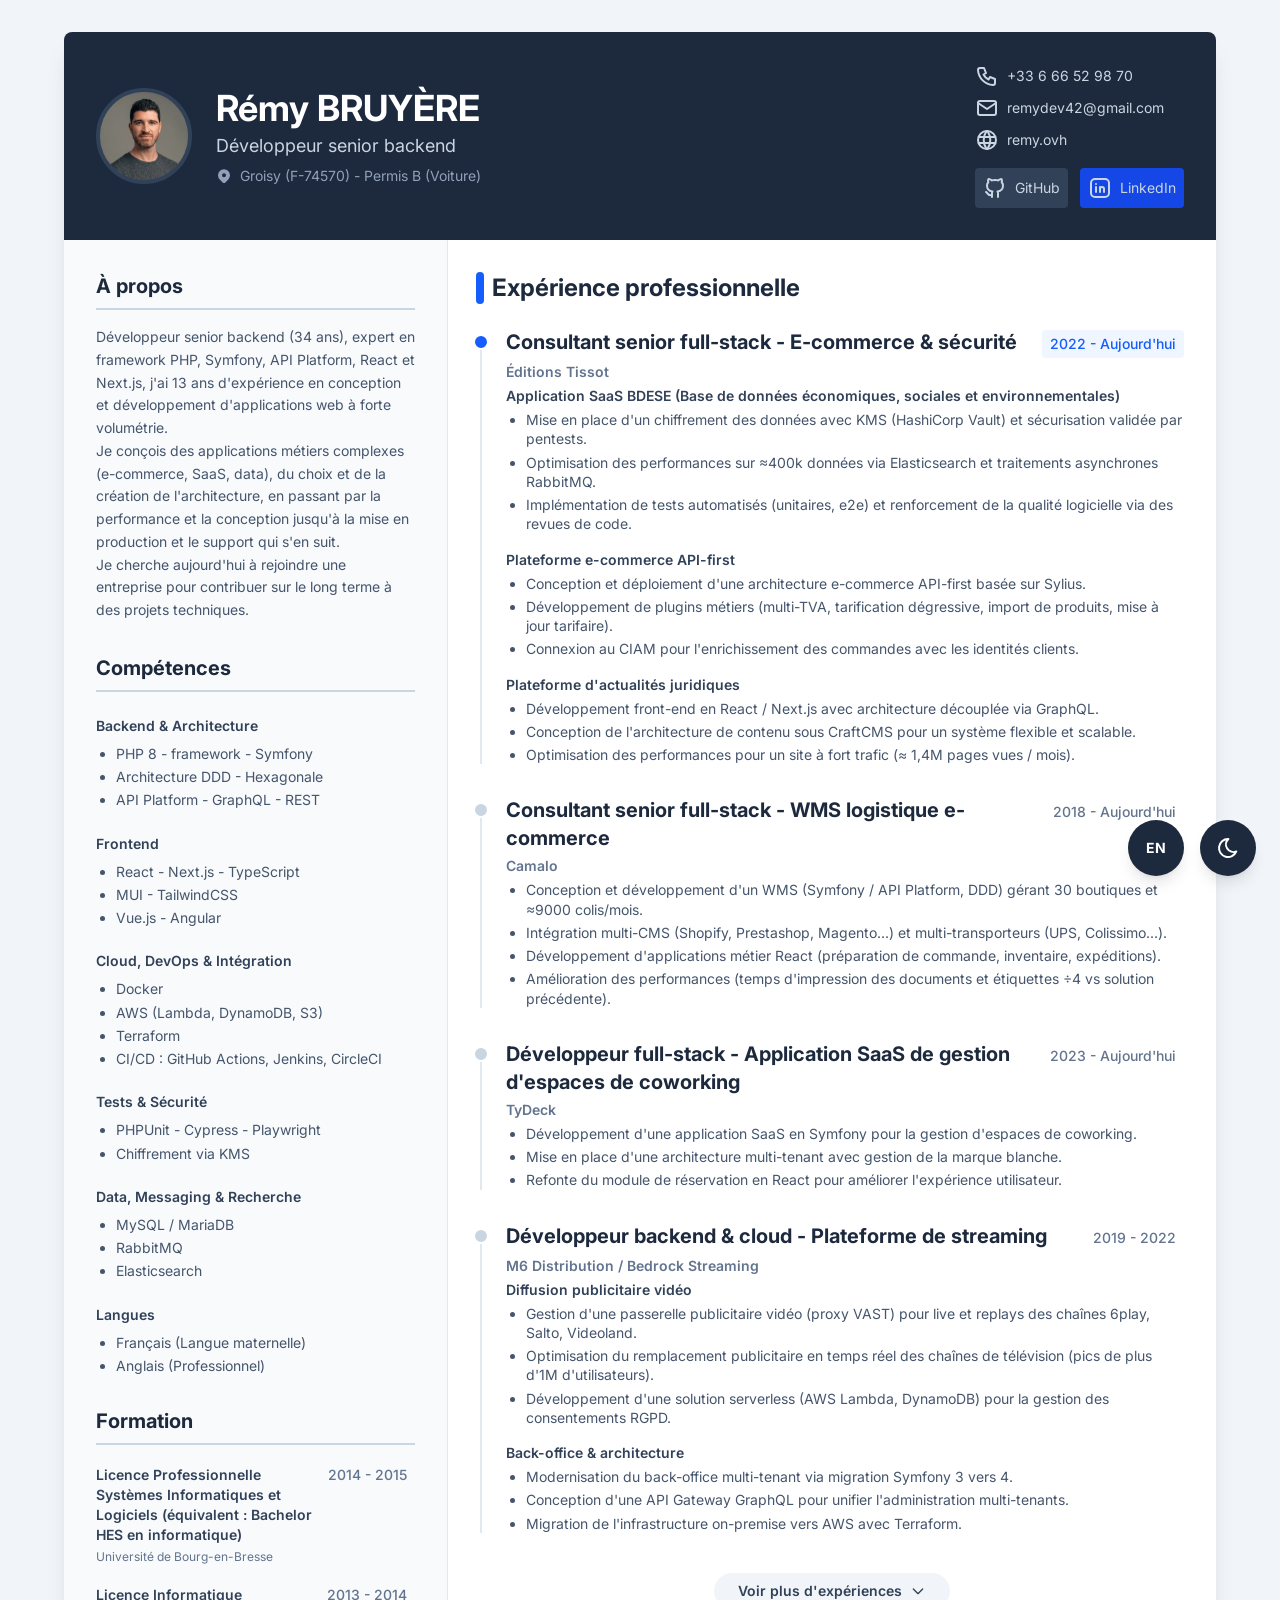
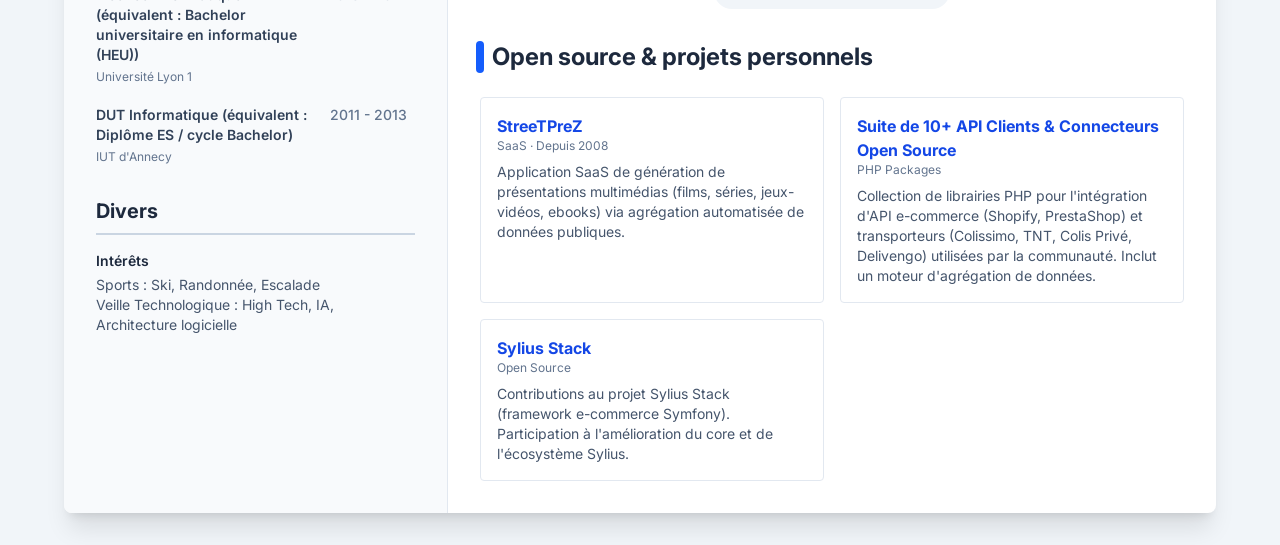
==== commit 51cc0566: "Deploy from resume-astro-gh-page (Astro): 86d916531d2ed28eb01ec8cc9083433352736d43 rem42/resume-astr" ====
--- a/index.html
+++ b/index.html
@@ -8,4 +8,4 @@
 					document.documentElement.classList.add('dark');
 				}
 			})();
-		</script><meta charset="UTF-8"><meta name="viewport" content="width=device-width, initial-scale=1.0"><title>Rémy BRUYÈRE - Curriculum vitae - Développeur senior full-stack</title><meta name="description" content="Consultant Développeur Freelance Expert PHP Symfony, React et PrestaShop. +10 ans d'expérience en E-commerce et Architecture Web complexe. Disponible en Suisse Romande (Frontalier), sur Annecy et en Remote."><link href="https://fonts.googleapis.com/css2?family=Inter:wght@300;400;600;700&display=swap" rel="stylesheet"><link rel="icon" type="image/png" href="/favicon-96x96.png" sizes="96x96"><link rel="icon" type="image/svg+xml" href="/favicon.svg"><link rel="shortcut icon" href="/favicon.ico"><link rel="apple-touch-icon" sizes="180x180" href="/apple-touch-icon.png"><meta name="apple-mobile-web-app-title" content="Rémy BRUYERE"><link rel="manifest" href="/site.webmanifest"><meta name="generator" content="Astro v6.4.6"><link rel="stylesheet" href="/_astro/LanguageToggle.v1h4x8Sd.css"><script type="module" src="/_astro/page.vzY--OHv.js"></script></head> <body class="bg-slate-100 dark:bg-slate-900 text-slate-800 dark:text-slate-200 py-8 px-4 print:p-0 print:bg-white transition-colors duration-300"> <div class="max-w-6xl mx-auto bg-white dark:bg-slate-800 shadow-xl rounded-lg overflow-hidden print:shadow-none print:w-[210mm] print:min-h-[297mm] transition-colors duration-300">  <header class="bg-slate-800 text-white p-8 md:flex md:justify-between md:items-center print:bg-white print:text-slate-800 print:px-4 print:pb-4 print:pt-0 print:flex print:flex-row print:justify-between print:items-center print:mb-2"> <div class="flex items-center gap-6"> <div class="h-24 w-24 rounded-full bg-slate-600 flex items-center justify-center text-3xl font-bold border-4 border-slate-700 shrink-0 overflow-hidden"> <img src="/_astro/Remy_BRUYERE_small.B9lpAZHT_1zaGDk.webp" alt="Photo de profil de Rémy BRUYÈRE" loading="eager" decoding="async" width="352" height="471" class="w-full h-full object-cover object-top"> </div> <div> <h1 class="text-3xl md:text-4xl font-bold print:text-2xl">Rémy BRUYÈRE</h1> <p class="text-lg text-slate-300 print:text-slate-800 mt-1 print:text-base">Développeur senior full-stack</p>  <p class="text-sm text-slate-400 mt-2 flex flex-wrap gap-2 leading-4"> <svg xmlns="http://www.w3.org/2000/svg" width="16" height="16" viewBox="0 0 24 24" fill="currentColor" class="icon icon-tabler icons-tabler-filled icon-tabler-map-pin"> <path stroke="none" d="M0 0h24v24H0z" fill="none"></path> <path d="M18.364 4.636a9 9 0 0 1 .203 12.519l-.203 .21l-4.243 4.242a3 3 0 0 1 -4.097 .135l-.144 -.135l-4.244 -4.243a9 9 0 0 1 12.728 -12.728zm-6.364 3.364a3 3 0 1 0 0 6a3 3 0 0 0 0 -6"></path> </svg> <span>Groisy (F-74570) - Permis B (Voiture)</span> </p> </div> </div> <div class="mt-6 md:mt-0 flex flex-col gap-2 text-sm text-slate-300 print:text-slate-800 print:mt-0"> <a href="tel:+33666529870" class="hover:text-white transition flex items-center gap-2"> <span> <svg xmlns="http://www.w3.org/2000/svg" width="24" height="24" viewBox="0 0 24 24" fill="none" stroke="currentColor" stroke-width="2" stroke-linecap="round" stroke-linejoin="round" class="icon icon-tabler icons-tabler-outline icon-tabler-phone"> <path stroke="none" d="M0 0h24v24H0z" fill="none"></path> <path d="M5 4h4l2 5l-2.5 1.5a11 11 0 0 0 5 5l1.5 -2.5l5 2v4a2 2 0 0 1 -2 2a16 16 0 0 1 -15 -15a2 2 0 0 1 2 -2"></path> </svg>   </span> +33 6 66 52 98 70 </a><a href="mailto:me@remy.ovh" class="hover:text-white transition flex items-center gap-2"> <span>  <svg xmlns="http://www.w3.org/2000/svg" width="24" height="24" viewBox="0 0 24 24" fill="none" stroke="currentColor" stroke-width="2" stroke-linecap="round" stroke-linejoin="round" class="icon icon-tabler icons-tabler-outline icon-tabler-mail"> <path stroke="none" d="M0 0h24v24H0z" fill="none"></path> <path d="M3 7a2 2 0 0 1 2 -2h14a2 2 0 0 1 2 2v10a2 2 0 0 1 -2 2h-14a2 2 0 0 1 -2 -2v-10"></path> <path d="M3 7l9 6l9 -6"></path> </svg>  </span> me@remy.ovh </a><a href="//remy.ovh" class="hover:text-white transition flex items-center gap-2" target="_blank" rel="noopener noreferrer"> <span>   <svg xmlns="http://www.w3.org/2000/svg" width="24" height="24" viewBox="0 0 24 24" fill="none" stroke="currentColor" stroke-width="2" stroke-linecap="round" stroke-linejoin="round" class="icon icon-tabler icons-tabler-outline icon-tabler-world"> <path stroke="none" d="M0 0h24v24H0z" fill="none"></path> <path d="M3 12a9 9 0 1 0 18 0a9 9 0 0 0 -18 0"></path> <path d="M3.6 9h16.8"></path> <path d="M3.6 15h16.8"></path> <path d="M11.5 3a17 17 0 0 0 0 18"></path> <path d="M12.5 3a17 17 0 0 1 0 18"></path> </svg> </span> remy.ovh </a> <div class="flex gap-3 mt-2 print:hidden"> <a href="https://github.com/rem42" target="_blank" rel="noopener noreferrer" class="bg-slate-700 hover:bg-slate-600 p-2 rounded transition flex items-center gap-2" title="rem42"> <svg xmlns="http://www.w3.org/2000/svg" width="24" height="24" viewBox="0 0 24 24" fill="none" stroke="currentColor" stroke-width="2" stroke-linecap="round" stroke-linejoin="round" class="icon icon-tabler icons-tabler-outline icon-tabler-brand-github"> <path stroke="none" d="M0 0h24v24H0z" fill="none"></path> <path d="M9 19c-4.3 1.4 -4.3 -2.5 -6 -3m12 5v-3.5c0 -1 .1 -1.4 -.5 -2c2.8 -.3 5.5 -1.4 5.5 -6a4.6 4.6 0 0 0 -1.3 -3.2a4.2 4.2 0 0 0 -.1 -3.2s-1.1 -.3 -3.5 1.3a12.3 12.3 0 0 0 -6.2 0c-2.4 -1.6 -3.5 -1.3 -3.5 -1.3a4.2 4.2 0 0 0 -.1 3.2a4.6 4.6 0 0 0 -1.3 3.2c0 4.6 2.7 5.7 5.5 6c-.6 .6 -.6 1.2 -.5 2v3.5"></path> </svg> GitHub </a><a href="https://linkedin.com/in/remy-bruyere" target="_blank" rel="noopener noreferrer" class="bg-blue-700 hover:bg-blue-600 p-2 rounded transition flex items-center gap-2" title="remy-bruyere"> <svg xmlns="http://www.w3.org/2000/svg" width="24" height="24" viewBox="0 0 24 24" fill="none" stroke="currentColor" stroke-width="2" stroke-linecap="round" stroke-linejoin="round" class="icon icon-tabler icons-tabler-outline icon-tabler-brand-linkedin"> <path stroke="none" d="M0 0h24v24H0z" fill="none"></path> <path d="M8 11v5"></path> <path d="M8 8v.01"></path> <path d="M12 16v-5"></path> <path d="M16 16v-3a2 2 0 1 0 -4 0"></path> <path d="M3 7a4 4 0 0 1 4 -4h10a4 4 0 0 1 4 4v10a4 4 0 0 1 -4 4h-10a4 4 0 0 1 -4 -4l0 -10"></path> </svg> LinkedIn </a> </div> </div> </header> <div class="grid grid-cols-1 md:grid-cols-3 print:block"> <aside class="bg-slate-50 dark:bg-slate-700 p-8 border-r border-slate-200 dark:border-slate-600 md:col-span-1 print:w-full print:border-r-0 print:mb-4 print:bg-white print:p-0 transition-colors duration-300"> <section class="mb-8 print:mb-0"> <h2 class="text-xl font-bold text-slate-800 dark:text-slate-100 border-b-2 border-slate-300 dark:border-slate-500 pb-2 mb-4 print:pb-0 print:mb-2"> À propos </h2> <p class="text-sm text-slate-600 dark:text-slate-300 leading-relaxed">Développeur full-stack senior (33 ans), expert en framework PHP, Symfony, API Platform, React et Next.js, j'ai 13 ans d'expérience en conception et développement d'applications web à forte volumétrie.<br/>Je conçois des applications métiers complexes (e-commerce, SaaS, data), du choix et de la création de l'architecture, en passant par la performance et la conception jusqu'à la mise en production et le support qui s'en suit.<br/>Je cherche aujourd'hui à rejoindre une entreprise pour contribuer sur le long terme à des projets techniques.</p> </section> <section class="mb-8 print:mb-4 print:hidden"> <h2 class="text-xl font-bold text-slate-800 dark:text-slate-100 border-b-2 border-slate-300 dark:border-slate-500 pb-2 mb-6 print:pb-0 print:mb-4 print:mt-8"> Compétences </h2> <div class="space-y-6 print:flex print:flex-col print:gap-4 print:space-y-0"> <div> <h3 class="font-semibold text-slate-700 dark:text-slate-200 mb-2 text-sm "> Backend &amp; Architecture </h3> <ul class="list-disc list-outside pl-5 space-y-1 text-sm text-slate-600 dark:text-slate-300"> <li class="leading-snug text-slate-600 dark:text-slate-300 text-sm">PHP 8 - framework - Symfony</li><li class="leading-snug text-slate-600 dark:text-slate-300 text-sm">Architecture DDD - Hexagonale</li><li class="leading-snug text-slate-600 dark:text-slate-300 text-sm">API Platform - GraphQL - REST</li> </ul> </div><div> <h3 class="font-semibold text-slate-700 dark:text-slate-200 mb-2 text-sm mt-6 print:mt-0"> Frontend </h3> <ul class="list-disc list-outside pl-5 space-y-1 text-sm text-slate-600 dark:text-slate-300"> <li class="leading-snug text-slate-600 dark:text-slate-300 text-sm">React - Next.js - TypeScript</li><li class="leading-snug text-slate-600 dark:text-slate-300 text-sm">MUI - TailwindCSS</li><li class="leading-snug text-slate-600 dark:text-slate-300 text-sm">Vue.js - Angular</li> </ul> </div><div> <h3 class="font-semibold text-slate-700 dark:text-slate-200 mb-2 text-sm mt-6 print:mt-0"> Cloud, DevOps &amp; Intégration </h3> <ul class="list-disc list-outside pl-5 space-y-1 text-sm text-slate-600 dark:text-slate-300"> <li class="leading-snug text-slate-600 dark:text-slate-300 text-sm">Docker</li><li class="leading-snug text-slate-600 dark:text-slate-300 text-sm">AWS (Lambda, DynamoDB, S3)</li><li class="leading-snug text-slate-600 dark:text-slate-300 text-sm">Terraform</li><li class="leading-snug text-slate-600 dark:text-slate-300 text-sm">CI/CD : GitHub Actions, Jenkins, CircleCI</li> </ul> </div><div> <h3 class="font-semibold text-slate-700 dark:text-slate-200 mb-2 text-sm mt-6 print:mt-0"> Tests &amp; Sécurité </h3> <ul class="list-disc list-outside pl-5 space-y-1 text-sm text-slate-600 dark:text-slate-300"> <li class="leading-snug text-slate-600 dark:text-slate-300 text-sm">PHPUnit - Cypress - Playwright</li><li class="leading-snug text-slate-600 dark:text-slate-300 text-sm">Chiffrement via KMS</li> </ul> </div><div> <h3 class="font-semibold text-slate-700 dark:text-slate-200 mb-2 text-sm mt-6 print:mt-0"> Data, Messaging &amp; Recherche </h3> <ul class="list-disc list-outside pl-5 space-y-1 text-sm text-slate-600 dark:text-slate-300"> <li class="leading-snug text-slate-600 dark:text-slate-300 text-sm">MySQL / MariaDB</li><li class="leading-snug text-slate-600 dark:text-slate-300 text-sm">RabbitMQ</li><li class="leading-snug text-slate-600 dark:text-slate-300 text-sm">Elasticsearch</li> </ul> </div><div> <h3 class="font-semibold text-slate-700 dark:text-slate-200 mb-2 text-sm mt-6 print:mt-0"> Langues </h3> <ul class="list-disc list-outside pl-5 space-y-1 text-sm text-slate-600 dark:text-slate-300"> <li class="leading-snug text-slate-600 dark:text-slate-300 text-sm">Français (Langue maternelle)</li><li class="leading-snug text-slate-600 dark:text-slate-300 text-sm">Anglais (Professionnel)</li> </ul> </div> </div> </section> <section class="mb-8 print:mb-4 print:hidden"> <h2 class="text-xl font-bold text-slate-800 dark:text-slate-100 border-b-2 border-slate-300 dark:border-slate-500 pb-2 mb-4 print:pb-0 print:mb-4"> Formation </h2> <div class="space-y-4"> <div> <div class="flex flex-col sm:flex-row sm:justify-between sm:items-baseline mb-1"> <h3 class="font-semibold text-sm text-slate-700 dark:text-slate-100">Licence Professionnelle Systèmes Informatiques et Logiciels (équivalent : Bachelor HES en informatique)</h3> <span class="text-sm font-medium px-2 py-1 rounded whitespace-nowrap transition-colors duration-300 text-slate-500 dark:text-slate-400 group-hover:text-blue-600 dark:group-hover:text-blue-400 group-hover:bg-blue-50 dark:group-hover:bg-blue-900/30 print:text-slate-500 print:bg-white"> 2014 - 2015 </span> </div> <p class="text-xs text-slate-500 dark:text-slate-400">Université de Bourg-en-Bresse</p> </div><div> <div class="flex flex-col sm:flex-row sm:justify-between sm:items-baseline mb-1"> <h3 class="font-semibold text-sm text-slate-700 dark:text-slate-100">Licence Informatique (équivalent : Bachelor universitaire en informatique (HEU))</h3> <span class="text-sm font-medium px-2 py-1 rounded whitespace-nowrap transition-colors duration-300 text-slate-500 dark:text-slate-400 group-hover:text-blue-600 dark:group-hover:text-blue-400 group-hover:bg-blue-50 dark:group-hover:bg-blue-900/30 print:text-slate-500 print:bg-white"> 2013 - 2014 </span> </div> <p class="text-xs text-slate-500 dark:text-slate-400">Université Lyon 1</p> </div><div> <div class="flex flex-col sm:flex-row sm:justify-between sm:items-baseline mb-1"> <h3 class="font-semibold text-sm text-slate-700 dark:text-slate-100">DUT Informatique (équivalent : Diplôme ES / cycle Bachelor)</h3> <span class="text-sm font-medium px-2 py-1 rounded whitespace-nowrap transition-colors duration-300 text-slate-500 dark:text-slate-400 group-hover:text-blue-600 dark:group-hover:text-blue-400 group-hover:bg-blue-50 dark:group-hover:bg-blue-900/30 print:text-slate-500 print:bg-white"> 2011 - 2013 </span> </div> <p class="text-xs text-slate-500 dark:text-slate-400">IUT d&#39;Annecy</p> </div> </div> </section> <section class="print:hidden"> <h2 class="text-xl font-bold text-slate-800 dark:text-slate-100 border-b-2 border-slate-300 dark:border-slate-500 pb-2 mb-4 print:pb-0 print:mb-4 print:hidden"> Divers </h2>  <div class="print:hidden"> <h3 class="font-semibold text-sm mb-1 text-slate-800 dark:text-slate-100">Intérêts</h3> <p class="text-sm text-slate-600 dark:text-slate-300"> Sports : Ski, Randonnée, Escalade </p><p class="text-sm text-slate-600 dark:text-slate-300"> Veille Technologique : High Tech, IA, Architecture logicielle </p> </div> </section> </aside> <main class="p-8 md:col-span-2 print:p-0 print:w-full"> <section class="mb-8 print:mb-4"> <h2 class="text-2xl font-bold text-slate-800 dark:text-slate-100 mb-6 flex items-center gap-2 print:text-xl print:mb-4 print:border-b-2 print:border-slate-300"> <span class="bg-blue-600 dark:bg-blue-500 w-2 h-8 rounded -ms-1 print:ms-1 print:h-6 print:hidden"></span> Expérience professionnelle </h2> <div class="flex flex-col print:block"> <div class="group mb-8 relative border-l-2 border-slate-200 dark:border-slate-600 hover:border-blue-400 pl-6 print:break-inside-avoid transition-colors duration-300   print:ms-0 print:mb-6 print:border-0 print:pl-0">  <div class="absolute -left-2.25 w-4 h-4 rounded-full border-2 border-white dark:border-slate-800 transition-colors duration-300 before:content-[''] before:absolute before:w-0.5 before:h-2 before:bg-white dark:before:bg-slate-800 before:-top-2 before:left-1/2 before:-translate-x-1/2 top-1.5 bg-blue-600 dark:bg-blue-500 print:hidden"></div>  <div class="flex flex-col sm:flex-row sm:justify-between sm:items-baseline mb-1"> <h3 class="text-xl font-bold text-slate-800 dark:text-slate-100 print:text-lg">Consultant senior full-stack - E-commerce &amp; sécurité</h3> <span class="text-sm font-medium px-2 py-1 rounded whitespace-nowrap transition-colors duration-300 text-blue-600 dark:text-blue-400 bg-blue-50 dark:bg-blue-900/30 print:text-slate-500 print:bg-white"> 2022 - Aujourd&#39;hui </span> </div> <p class="text-sm font-semibold text-slate-500 dark:text-slate-400 mb-1">Éditions Tissot</p> <div class="mb-4 last:mb-0 print:mb-2"> <h4 class="font-semibold text-slate-700 dark:text-slate-200 mb-1 text-sm">Application SaaS BDESE (Base de données économiques, sociales et environnementales)</h4> <ul class="list-disc list-outside pl-5 space-y-1"> <li class="leading-snug text-slate-600 dark:text-slate-300 text-sm">Mise en place d'un chiffrement des données avec KMS (HashiCorp Vault) et sécurisation validée par pentests.</li><li class="leading-snug text-slate-600 dark:text-slate-300 text-sm">Optimisation des performances sur ≈400k données via Elasticsearch et traitements asynchrones RabbitMQ.</li><li class="leading-snug text-slate-600 dark:text-slate-300 text-sm">Implémentation de tests automatisés (unitaires, e2e) et renforcement de la qualité logicielle via des revues de code.</li> </ul>  </div><div class="mb-4 last:mb-0 print:mb-2"> <h4 class="font-semibold text-slate-700 dark:text-slate-200 mb-1 text-sm">Plateforme e-commerce API-first</h4> <ul class="list-disc list-outside pl-5 space-y-1"> <li class="leading-snug text-slate-600 dark:text-slate-300 text-sm">Conception et déploiement d'une architecture e-commerce API-first basée sur Sylius.</li><li class="leading-snug text-slate-600 dark:text-slate-300 text-sm">Développement de plugins métiers (multi-TVA, tarification dégressive, import de produits, mise à jour tarifaire).</li><li class="leading-snug text-slate-600 dark:text-slate-300 text-sm">Connexion au CIAM pour l'enrichissement des commandes avec les identités clients.</li> </ul>  </div><div class="mb-4 last:mb-0 print:mb-2"> <h4 class="font-semibold text-slate-700 dark:text-slate-200 mb-1 text-sm">Plateforme d&#39;actualités juridiques</h4> <ul class="list-disc list-outside pl-5 space-y-1"> <li class="leading-snug text-slate-600 dark:text-slate-300 text-sm">Développement front-end en React / Next.js avec architecture découplée via GraphQL.</li><li class="leading-snug text-slate-600 dark:text-slate-300 text-sm">Conception de l'architecture de contenu sous CraftCMS pour un système flexible et scalable.</li><li class="leading-snug text-slate-600 dark:text-slate-300 text-sm">Optimisation des performances pour un site à fort trafic (≈ 1,4M pages vues / mois).</li> </ul>  </div> </div><div class="group mb-8 relative border-l-2 border-slate-200 dark:border-slate-600 hover:border-blue-400 pl-6 print:break-inside-avoid transition-colors duration-300   print:ms-0 print:mb-6 print:border-0 print:pl-0">  <div class="absolute -left-2.25 w-4 h-4 rounded-full border-2 border-white dark:border-slate-800 transition-colors duration-300 before:content-[''] before:absolute before:w-0.5 before:h-2 before:bg-white dark:before:bg-slate-800 before:-top-2 before:left-1/2 before:-translate-x-1/2 top-1.5 bg-slate-300 dark:bg-slate-500 group-hover:bg-blue-600 dark:group-hover:bg-blue-500 print:hidden"></div>  <div class="flex flex-col sm:flex-row sm:justify-between sm:items-baseline mb-1"> <h3 class="text-xl font-bold text-slate-800 dark:text-slate-100 print:text-lg">Consultant senior full-stack - WMS logistique e-commerce</h3> <span class="text-sm font-medium px-2 py-1 rounded whitespace-nowrap transition-colors duration-300 text-slate-500 dark:text-slate-400 group-hover:text-blue-600 dark:group-hover:text-blue-400 group-hover:bg-blue-50 dark:group-hover:bg-blue-900/30 print:text-slate-500 print:bg-white"> 2018 - Aujourd&#39;hui </span> </div> <p class="text-sm font-semibold text-slate-500 dark:text-slate-400 mb-1">Camalo</p> <div class="mb-4 last:mb-0 print:mb-2">  <ul class="list-disc list-outside pl-5 space-y-1"> <li class="leading-snug text-slate-600 dark:text-slate-300 text-sm">Conception et développement d'un WMS (Symfony / API Platform, DDD) gérant 30 boutiques et ≈9000 colis/mois.</li><li class="leading-snug text-slate-600 dark:text-slate-300 text-sm">Intégration multi-CMS (Shopify, Prestashop, Magento...) et multi-transporteurs (UPS, Colissimo...).</li><li class="leading-snug text-slate-600 dark:text-slate-300 text-sm">Développement d'applications métier React (préparation de commande, inventaire, expéditions).</li><li class="leading-snug text-slate-600 dark:text-slate-300 text-sm">Amélioration des performances (temps d'impression des documents et étiquettes ÷4 vs solution précédente).</li> </ul>  </div> </div><div class="group mb-8 relative border-l-2 border-slate-200 dark:border-slate-600 hover:border-blue-400 pl-6 print:break-inside-avoid transition-colors duration-300  print:hidden print:ms-0 print:mb-6 print:border-0 print:pl-0">  <div class="absolute -left-2.25 w-4 h-4 rounded-full border-2 border-white dark:border-slate-800 transition-colors duration-300 before:content-[''] before:absolute before:w-0.5 before:h-2 before:bg-white dark:before:bg-slate-800 before:-top-2 before:left-1/2 before:-translate-x-1/2 top-1.5 bg-slate-300 dark:bg-slate-500 group-hover:bg-blue-600 dark:group-hover:bg-blue-500 print:hidden"></div>  <div class="flex flex-col sm:flex-row sm:justify-between sm:items-baseline mb-1"> <h3 class="text-xl font-bold text-slate-800 dark:text-slate-100 print:text-lg">Développeur full-stack - Application SaaS de gestion d&#39;espaces de coworking</h3> <span class="text-sm font-medium px-2 py-1 rounded whitespace-nowrap transition-colors duration-300 text-slate-500 dark:text-slate-400 group-hover:text-blue-600 dark:group-hover:text-blue-400 group-hover:bg-blue-50 dark:group-hover:bg-blue-900/30 print:text-slate-500 print:bg-white"> 2023 - Aujourd&#39;hui </span> </div> <p class="text-sm font-semibold text-slate-500 dark:text-slate-400 mb-1">TyDeck</p> <div class="mb-4 last:mb-0 print:mb-2">  <ul class="list-disc list-outside pl-5 space-y-1"> <li class="leading-snug text-slate-600 dark:text-slate-300 text-sm">Développement d'une application SaaS en Symfony pour la gestion d'espaces de coworking.</li><li class="leading-snug text-slate-600 dark:text-slate-300 text-sm">Mise en place d'une architecture multi-tenant avec gestion de la marque blanche.</li><li class="leading-snug text-slate-600 dark:text-slate-300 text-sm">Refonte du module de réservation en React pour améliorer l'expérience utilisateur.</li> </ul>  </div> </div><div class="group mb-8 relative border-l-2 border-slate-200 dark:border-slate-600 hover:border-blue-400 pl-6 print:break-inside-avoid transition-colors duration-300   print:ms-0 print:mb-6 print:border-0 print:pl-0">  <div class="absolute -left-2.25 w-4 h-4 rounded-full border-2 border-white dark:border-slate-800 transition-colors duration-300 before:content-[''] before:absolute before:w-0.5 before:h-2 before:bg-white dark:before:bg-slate-800 before:-top-2 before:left-1/2 before:-translate-x-1/2 top-1.5 bg-slate-300 dark:bg-slate-500 group-hover:bg-blue-600 dark:group-hover:bg-blue-500 print:hidden"></div>  <div class="flex flex-col sm:flex-row sm:justify-between sm:items-baseline mb-1"> <h3 class="text-xl font-bold text-slate-800 dark:text-slate-100 print:text-lg">Développeur backend &amp; cloud - Plateforme de streaming</h3> <span class="text-sm font-medium px-2 py-1 rounded whitespace-nowrap transition-colors duration-300 text-slate-500 dark:text-slate-400 group-hover:text-blue-600 dark:group-hover:text-blue-400 group-hover:bg-blue-50 dark:group-hover:bg-blue-900/30 print:text-slate-500 print:bg-white"> 2019 - 2022 </span> </div> <p class="text-sm font-semibold text-slate-500 dark:text-slate-400 mb-1">M6 Distribution / Bedrock Streaming</p> <div class="mb-4 last:mb-0 print:mb-2"> <h4 class="font-semibold text-slate-700 dark:text-slate-200 mb-1 text-sm">Diffusion publicitaire vidéo</h4> <ul class="list-disc list-outside pl-5 space-y-1"> <li class="leading-snug text-slate-600 dark:text-slate-300 text-sm">Gestion d'une passerelle publicitaire vidéo (proxy VAST) pour live et replays des chaînes 6play, Salto, Videoland.</li><li class="leading-snug text-slate-600 dark:text-slate-300 text-sm">Optimisation du remplacement publicitaire en temps réel des chaînes de télévision (pics de plus d'1M d'utilisateurs).</li><li class="leading-snug text-slate-600 dark:text-slate-300 text-sm">Développement d'une solution serverless (AWS Lambda, DynamoDB) pour la gestion des consentements RGPD.</li> </ul>  </div><div class="mb-4 last:mb-0 print:mb-2"> <h4 class="font-semibold text-slate-700 dark:text-slate-200 mb-1 text-sm">Back-office &amp; architecture</h4> <ul class="list-disc list-outside pl-5 space-y-1"> <li class="leading-snug text-slate-600 dark:text-slate-300 text-sm">Modernisation du back-office multi-tenant via migration Symfony 3 vers 4.</li><li class="leading-snug text-slate-600 dark:text-slate-300 text-sm">Conception d'une API Gateway GraphQL pour unifier l'administration multi-tenants.</li><li class="leading-snug text-slate-600 dark:text-slate-300 text-sm">Migration de l'infrastructure on-premise vers AWS avec Terraform.</li> </ul>  </div> </div><div class="group mb-8 relative border-l-2 border-slate-200 dark:border-slate-600 hover:border-blue-400 pl-6 print:break-inside-avoid transition-colors duration-300 hidden more-experience print:hidden  print:ms-0 print:mb-6 print:border-0 print:pl-0">  <div class="absolute -left-2.25 w-4 h-4 rounded-full border-2 border-white dark:border-slate-800 transition-colors duration-300 before:content-[''] before:absolute before:w-0.5 before:h-2 before:bg-white dark:before:bg-slate-800 before:-top-2 before:left-1/2 before:-translate-x-1/2 top-1.5 bg-slate-300 dark:bg-slate-500 group-hover:bg-blue-600 dark:group-hover:bg-blue-500 print:hidden"></div>  <div class="flex flex-col sm:flex-row sm:justify-between sm:items-baseline mb-1"> <h3 class="text-xl font-bold text-slate-800 dark:text-slate-100 print:text-lg">Développeur Full-Stack - SaaS RH</h3> <span class="text-sm font-medium px-2 py-1 rounded whitespace-nowrap transition-colors duration-300 text-slate-500 dark:text-slate-400 group-hover:text-blue-600 dark:group-hover:text-blue-400 group-hover:bg-blue-50 dark:group-hover:bg-blue-900/30 print:text-slate-500 print:bg-white"> 2018 - 2019 </span> </div> <p class="text-sm font-semibold text-slate-500 dark:text-slate-400 mb-1">Éditions Tissot</p> <div class="mb-4 last:mb-0 print:mb-2">  <ul class="list-disc list-outside pl-5 space-y-1"> <li class="leading-snug text-slate-600 dark:text-slate-300 text-sm">Développement d'une application SaaS RH sur architecture microservices (Symfony, RabbitMQ).</li><li class="leading-snug text-slate-600 dark:text-slate-300 text-sm">Implémentation du front-end en Angular avec communication inter-services.</li><li class="leading-snug text-slate-600 dark:text-slate-300 text-sm">Mise en place de tests automatisés (PHPUnit, Behat, Cypress) pour sécuriser les livraisons.</li> </ul>  </div> </div><div class="group mb-8 relative border-l-2 border-slate-200 dark:border-slate-600 hover:border-blue-400 pl-6 print:break-inside-avoid transition-colors duration-300 hidden more-experience print:hidden  print:ms-0 print:mb-6 print:border-0 print:pl-0">  <div class="absolute -left-2.25 w-4 h-4 rounded-full border-2 border-white dark:border-slate-800 transition-colors duration-300 before:content-[''] before:absolute before:w-0.5 before:h-2 before:bg-white dark:before:bg-slate-800 before:-top-2 before:left-1/2 before:-translate-x-1/2 top-1.5 bg-slate-300 dark:bg-slate-500 group-hover:bg-blue-600 dark:group-hover:bg-blue-500 print:hidden"></div>  <div class="flex flex-col sm:flex-row sm:justify-between sm:items-baseline mb-1"> <h3 class="text-xl font-bold text-slate-800 dark:text-slate-100 print:text-lg">Consultant Freelance – Projets e-commerce &amp; web</h3> <span class="text-sm font-medium px-2 py-1 rounded whitespace-nowrap transition-colors duration-300 text-slate-500 dark:text-slate-400 group-hover:text-blue-600 dark:group-hover:text-blue-400 group-hover:bg-blue-50 dark:group-hover:bg-blue-900/30 print:text-slate-500 print:bg-white"> 2017 - Aujourd&#39;hui </span> </div> <p class="text-sm font-semibold text-slate-500 dark:text-slate-400 mb-1">Clients divers</p> <div class="mb-4 last:mb-0 print:mb-2">  <ul class="list-disc list-outside pl-5 space-y-1"> <li class="leading-snug text-slate-600 dark:text-slate-300 text-sm">Réalisation de migrations e-commerce complexes (Magento, PrestaShop, WooCommerce) avec reprise de données et continuité d'activité.</li><li class="leading-snug text-slate-600 dark:text-slate-300 text-sm">Développement de solutions sur mesure (Shopify, PrestaShop, WordPress) : modules spécifiques, automatisation des flux, intégrations API.</li><li class="leading-snug text-slate-600 dark:text-slate-300 text-sm">Conception et optimisation d'architectures web (modélisation des données, performance, hébergement) pour environnements e-commerce.</li> </ul>  </div> </div><div class="group mb-8 relative border-l-2 border-slate-200 dark:border-slate-600 hover:border-blue-400 pl-6 print:break-inside-avoid transition-colors duration-300 hidden more-experience print:hidden  print:ms-0 print:mb-6 print:border-0 print:pl-0">  <div class="absolute -left-2.25 w-4 h-4 rounded-full border-2 border-white dark:border-slate-800 transition-colors duration-300 before:content-[''] before:absolute before:w-0.5 before:h-2 before:bg-white dark:before:bg-slate-800 before:-top-2 before:left-1/2 before:-translate-x-1/2 top-1.5 bg-slate-300 dark:bg-slate-500 group-hover:bg-blue-600 dark:group-hover:bg-blue-500 print:hidden"></div>  <div class="flex flex-col sm:flex-row sm:justify-between sm:items-baseline mb-1"> <h3 class="text-xl font-bold text-slate-800 dark:text-slate-100 print:text-lg">Développeur Backend - E-commerce</h3> <span class="text-sm font-medium px-2 py-1 rounded whitespace-nowrap transition-colors duration-300 text-slate-500 dark:text-slate-400 group-hover:text-blue-600 dark:group-hover:text-blue-400 group-hover:bg-blue-50 dark:group-hover:bg-blue-900/30 print:text-slate-500 print:bg-white"> 2013 - 2018 </span> </div> <p class="text-sm font-semibold text-slate-500 dark:text-slate-400 mb-1">Cadeau Maestro</p> <div class="mb-4 last:mb-0 print:mb-2">  <ul class="list-disc list-outside pl-5 space-y-1"> <li class="leading-snug text-slate-600 dark:text-slate-300 text-sm">Développement et maintenance d'une plateforme e-commerce à fort trafic (PrestaShop).</li><li class="leading-snug text-slate-600 dark:text-slate-300 text-sm">Conception de modules sur mesure et évolution continue des fonctionnalités métier.</li><li class="leading-snug text-slate-600 dark:text-slate-300 text-sm">Prise de responsabilité progressive jusqu'au rôle de développeur principal.</li> </ul>  </div> </div> </div> <div class="flex justify-center mt-2 print:hidden"> <button id="toggle-experiences-btn" data-more="Voir plus d'expériences" data-less="Voir moins d'expériences" class="px-6 py-2 bg-slate-100 dark:bg-slate-700 text-slate-700 dark:text-slate-200 font-semibold rounded-full hover:bg-slate-200 dark:hover:bg-slate-600 transition-all text-sm group flex items-center gap-2 cursor-pointer"> <span>Voir plus d&#39;expériences</span> <svg xmlns="http://www.w3.org/2000/svg" class="h-4 w-4 transition-transform group-hover:translate-y-1" fill="none" viewBox="0 0 24 24" stroke="currentColor"> <path stroke-linecap="round" stroke-linejoin="round" stroke-width="2" d="M19 9l-7 7-7-7"></path> </svg> </button> </div> </section> <script type="module">const s=document.getElementById("toggle-experiences-btn");s&&s.addEventListener("click",function(){const o=document.querySelectorAll(".more-experience"),t=this.querySelector("span"),e=this.querySelector("svg");if(!t||!e)return;const n=s.getAttribute("data-more"),r=s.getAttribute("data-less");if(!n||!r)return;const i=t.innerText===n;o.forEach(c=>{c.classList.toggle("hidden")}),i?(t.innerText=r,e.classList.add("rotate-180"),e.classList.remove("group-hover:translate-y-1")):(t.innerText=n,e.classList.remove("rotate-180"),e.classList.add("group-hover:translate-y-1"))});</script> <div class="hidden print:block"> <section class="print:mb-4"> <h2 class="text-xl font-bold text-slate-800 dark:text-slate-100 border-b-2 border-slate-300 dark:border-slate-500 pb-2 mb-6 print:pb-0 print:mb-4 print:mt-8"> Compétences </h2> <div class="space-y-6 print:flex print:flex-col print:gap-4 print:space-y-0"> <div> <h3 class="font-semibold text-slate-700 dark:text-slate-200 mb-2 text-sm "> Backend &amp; Architecture </h3> <ul class="list-disc list-outside pl-5 space-y-1 text-sm text-slate-600 dark:text-slate-300"> <li class="leading-snug text-slate-600 dark:text-slate-300 text-sm">PHP 8 - framework - Symfony</li><li class="leading-snug text-slate-600 dark:text-slate-300 text-sm">Architecture DDD - Hexagonale</li><li class="leading-snug text-slate-600 dark:text-slate-300 text-sm">API Platform - GraphQL - REST</li> </ul> </div><div> <h3 class="font-semibold text-slate-700 dark:text-slate-200 mb-2 text-sm mt-6 print:mt-0"> Frontend </h3> <ul class="list-disc list-outside pl-5 space-y-1 text-sm text-slate-600 dark:text-slate-300"> <li class="leading-snug text-slate-600 dark:text-slate-300 text-sm">React - Next.js - TypeScript</li><li class="leading-snug text-slate-600 dark:text-slate-300 text-sm">MUI - TailwindCSS</li><li class="leading-snug text-slate-600 dark:text-slate-300 text-sm">Vue.js - Angular</li> </ul> </div><div> <h3 class="font-semibold text-slate-700 dark:text-slate-200 mb-2 text-sm mt-6 print:mt-0"> Cloud, DevOps &amp; Intégration </h3> <ul class="list-disc list-outside pl-5 space-y-1 text-sm text-slate-600 dark:text-slate-300"> <li class="leading-snug text-slate-600 dark:text-slate-300 text-sm">Docker</li><li class="leading-snug text-slate-600 dark:text-slate-300 text-sm">AWS (Lambda, DynamoDB, S3)</li><li class="leading-snug text-slate-600 dark:text-slate-300 text-sm">Terraform</li><li class="leading-snug text-slate-600 dark:text-slate-300 text-sm">CI/CD : GitHub Actions, Jenkins, CircleCI</li> </ul> </div><div> <h3 class="font-semibold text-slate-700 dark:text-slate-200 mb-2 text-sm mt-6 print:mt-0"> Tests &amp; Sécurité </h3> <ul class="list-disc list-outside pl-5 space-y-1 text-sm text-slate-600 dark:text-slate-300"> <li class="leading-snug text-slate-600 dark:text-slate-300 text-sm">PHPUnit - Cypress - Playwright</li><li class="leading-snug text-slate-600 dark:text-slate-300 text-sm">Chiffrement via KMS</li> </ul> </div><div> <h3 class="font-semibold text-slate-700 dark:text-slate-200 mb-2 text-sm mt-6 print:mt-0"> Data, Messaging &amp; Recherche </h3> <ul class="list-disc list-outside pl-5 space-y-1 text-sm text-slate-600 dark:text-slate-300"> <li class="leading-snug text-slate-600 dark:text-slate-300 text-sm">MySQL / MariaDB</li><li class="leading-snug text-slate-600 dark:text-slate-300 text-sm">RabbitMQ</li><li class="leading-snug text-slate-600 dark:text-slate-300 text-sm">Elasticsearch</li> </ul> </div><div> <h3 class="font-semibold text-slate-700 dark:text-slate-200 mb-2 text-sm mt-6 print:mt-0"> Langues </h3> <ul class="list-disc list-outside pl-5 space-y-1 text-sm text-slate-600 dark:text-slate-300"> <li class="leading-snug text-slate-600 dark:text-slate-300 text-sm">Français (Langue maternelle)</li><li class="leading-snug text-slate-600 dark:text-slate-300 text-sm">Anglais (Professionnel)</li> </ul> </div> </div> </section> <!-- Projects are only included here for the printed version --> <div class="print:mb-4"> <section> <h2 class="text-2xl font-bold text-slate-800 dark:text-slate-100 mb-6 flex items-center gap-2 print:text-xl print:mb-4 print:border-b-2 print:border-slate-300"> <span class="bg-blue-600 dark:bg-blue-500 w-2 h-8 rounded -ms-1 print:ms-1 print:h-6 print:hidden"></span> Open source &amp; projets personnels </h2> <div class="hidden print:block"> <ul class="list-disc list-outside pl-5 space-y-1 text-sm text-slate-600 dark:text-slate-300"> <li class="leading-snug text-slate-600 dark:text-slate-300 text-sm">Contributions au projet Sylius Stack</li><li class="leading-snug text-slate-600 dark:text-slate-300 text-sm">Développement de librairies PHP d&#39;intégration API e-commerce et transporteurs</li><li class="leading-snug text-slate-600 dark:text-slate-300 text-sm">Création d&#39;un SaaS d&#39;agrégation de données (StreeTPreZ)</li> </ul> </div> <div class="grid grid-cols-1 md:grid-cols-2 gap-4 print:hidden"> <a href="https://streetprez.com" target="_blank" rel="noopener noreferrer" class="block p-4 bg-white dark:bg-slate-700 border border-slate-200 dark:border-slate-600 rounded hover:shadow-md dark:hover:shadow-slate-900/50 transition group"> <h3 class="font-bold text-blue-700 dark:text-blue-400 group-hover:underline">StreeTPreZ</h3> <p class="text-xs text-slate-500 dark:text-slate-400 mb-2">SaaS · Depuis 2008</p> <p class="text-sm text-slate-600 dark:text-slate-300">Application SaaS de génération de présentations multimédias (films, séries, jeux-vidéos, ebooks) via agrégation automatisée de données publiques.</p> </a><a href="https://github.com/rem42?tab=repositories&amp;q=scraper" target="_blank" rel="noopener noreferrer" class="block p-4 bg-white dark:bg-slate-700 border border-slate-200 dark:border-slate-600 rounded hover:shadow-md dark:hover:shadow-slate-900/50 transition group"> <h3 class="font-bold text-blue-700 dark:text-blue-400 group-hover:underline">Suite de 10+ API Clients &amp; Connecteurs Open Source</h3> <p class="text-xs text-slate-500 dark:text-slate-400 mb-2">PHP Packages</p> <p class="text-sm text-slate-600 dark:text-slate-300">Collection de librairies PHP pour l&#39;intégration d&#39;API e-commerce (Shopify, PrestaShop) et transporteurs (Colissimo, TNT, Colis Privé, Delivengo) utilisées par la communauté. Inclut un moteur d&#39;agrégation de données.</p> </a><a href="https://github.com/Sylius/Stack" target="_blank" rel="noopener noreferrer" class="block p-4 bg-white dark:bg-slate-700 border border-slate-200 dark:border-slate-600 rounded hover:shadow-md dark:hover:shadow-slate-900/50 transition group"> <h3 class="font-bold text-blue-700 dark:text-blue-400 group-hover:underline">Sylius Stack</h3> <p class="text-xs text-slate-500 dark:text-slate-400 mb-2">Open Source</p> <p class="text-sm text-slate-600 dark:text-slate-300">Contributions au projet Sylius Stack (framework e-commerce Symfony). Participation à l&#39;amélioration du core et de l&#39;écosystème Sylius.</p> </a> </div> </section> </div> <div class="print:mb-4"> <h2 class="text-xl font-bold text-slate-800 dark:text-slate-100 border-b-2 border-slate-300 dark:border-slate-500 pb-2 mb-4 print:pb-0 print:mb-4"> Formation </h2> <div class="space-y-4"> <div> <div class="flex flex-col sm:flex-row sm:justify-between sm:items-baseline mb-1"> <h3 class="font-semibold text-sm text-slate-700 dark:text-slate-100">Licence Professionnelle Systèmes Informatiques et Logiciels (équivalent : Bachelor HES en informatique)</h3> <span class="text-sm font-medium px-2 py-1 rounded whitespace-nowrap transition-colors duration-300 text-slate-500 dark:text-slate-400 group-hover:text-blue-600 dark:group-hover:text-blue-400 group-hover:bg-blue-50 dark:group-hover:bg-blue-900/30 print:text-slate-500 print:bg-white"> 2014 - 2015 </span> </div> <p class="text-xs text-slate-500 dark:text-slate-400">Université de Bourg-en-Bresse</p> </div><div> <div class="flex flex-col sm:flex-row sm:justify-between sm:items-baseline mb-1"> <h3 class="font-semibold text-sm text-slate-700 dark:text-slate-100">Licence Informatique (équivalent : Bachelor universitaire en informatique (HEU))</h3> <span class="text-sm font-medium px-2 py-1 rounded whitespace-nowrap transition-colors duration-300 text-slate-500 dark:text-slate-400 group-hover:text-blue-600 dark:group-hover:text-blue-400 group-hover:bg-blue-50 dark:group-hover:bg-blue-900/30 print:text-slate-500 print:bg-white"> 2013 - 2014 </span> </div> <p class="text-xs text-slate-500 dark:text-slate-400">Université Lyon 1</p> </div><div> <div class="flex flex-col sm:flex-row sm:justify-between sm:items-baseline mb-1"> <h3 class="font-semibold text-sm text-slate-700 dark:text-slate-100">DUT Informatique (équivalent : Diplôme ES / cycle Bachelor)</h3> <span class="text-sm font-medium px-2 py-1 rounded whitespace-nowrap transition-colors duration-300 text-slate-500 dark:text-slate-400 group-hover:text-blue-600 dark:group-hover:text-blue-400 group-hover:bg-blue-50 dark:group-hover:bg-blue-900/30 print:text-slate-500 print:bg-white"> 2011 - 2013 </span> </div> <p class="text-xs text-slate-500 dark:text-slate-400">IUT d&#39;Annecy</p> </div> </div> </div> </div> <div class="print:hidden"> <section> <h2 class="text-2xl font-bold text-slate-800 dark:text-slate-100 mb-6 flex items-center gap-2 print:text-xl print:mb-4 print:border-b-2 print:border-slate-300"> <span class="bg-blue-600 dark:bg-blue-500 w-2 h-8 rounded -ms-1 print:ms-1 print:h-6 print:hidden"></span> Open source &amp; projets personnels </h2> <div class="hidden print:block"> <ul class="list-disc list-outside pl-5 space-y-1 text-sm text-slate-600 dark:text-slate-300"> <li class="leading-snug text-slate-600 dark:text-slate-300 text-sm">Contributions au projet Sylius Stack</li><li class="leading-snug text-slate-600 dark:text-slate-300 text-sm">Développement de librairies PHP d&#39;intégration API e-commerce et transporteurs</li><li class="leading-snug text-slate-600 dark:text-slate-300 text-sm">Création d&#39;un SaaS d&#39;agrégation de données (StreeTPreZ)</li> </ul> </div> <div class="grid grid-cols-1 md:grid-cols-2 gap-4 print:hidden"> <a href="https://streetprez.com" target="_blank" rel="noopener noreferrer" class="block p-4 bg-white dark:bg-slate-700 border border-slate-200 dark:border-slate-600 rounded hover:shadow-md dark:hover:shadow-slate-900/50 transition group"> <h3 class="font-bold text-blue-700 dark:text-blue-400 group-hover:underline">StreeTPreZ</h3> <p class="text-xs text-slate-500 dark:text-slate-400 mb-2">SaaS · Depuis 2008</p> <p class="text-sm text-slate-600 dark:text-slate-300">Application SaaS de génération de présentations multimédias (films, séries, jeux-vidéos, ebooks) via agrégation automatisée de données publiques.</p> </a><a href="https://github.com/rem42?tab=repositories&amp;q=scraper" target="_blank" rel="noopener noreferrer" class="block p-4 bg-white dark:bg-slate-700 border border-slate-200 dark:border-slate-600 rounded hover:shadow-md dark:hover:shadow-slate-900/50 transition group"> <h3 class="font-bold text-blue-700 dark:text-blue-400 group-hover:underline">Suite de 10+ API Clients &amp; Connecteurs Open Source</h3> <p class="text-xs text-slate-500 dark:text-slate-400 mb-2">PHP Packages</p> <p class="text-sm text-slate-600 dark:text-slate-300">Collection de librairies PHP pour l&#39;intégration d&#39;API e-commerce (Shopify, PrestaShop) et transporteurs (Colissimo, TNT, Colis Privé, Delivengo) utilisées par la communauté. Inclut un moteur d&#39;agrégation de données.</p> </a><a href="https://github.com/Sylius/Stack" target="_blank" rel="noopener noreferrer" class="block p-4 bg-white dark:bg-slate-700 border border-slate-200 dark:border-slate-600 rounded hover:shadow-md dark:hover:shadow-slate-900/50 transition group"> <h3 class="font-bold text-blue-700 dark:text-blue-400 group-hover:underline">Sylius Stack</h3> <p class="text-xs text-slate-500 dark:text-slate-400 mb-2">Open Source</p> <p class="text-sm text-slate-600 dark:text-slate-300">Contributions au projet Sylius Stack (framework e-commerce Symfony). Participation à l&#39;amélioration du core et de l&#39;écosystème Sylius.</p> </a> </div> </section> </div> </main> </div> <!-- Floating Dark Mode Toggle --><button id="theme-toggle" class="fixed bottom-6 right-6 p-4 bg-slate-800 dark:bg-slate-200 text-white dark:text-slate-800 rounded-full shadow-lg hover:shadow-xl hover:scale-110 transition-all duration-300 print:hidden z-50 cursor-pointer" title="Basculer le mode sombre"> <!-- Sun icon (shown in dark mode) --> <svg id="theme-toggle-light-icon" class="hidden w-6 h-6" xmlns="http://www.w3.org/2000/svg" viewBox="0 0 24 24" fill="none" stroke="currentColor" stroke-width="2" stroke-linecap="round" stroke-linejoin="round"> <circle cx="12" cy="12" r="4"></circle> <path d="M12 2v2"></path> <path d="M12 20v2"></path> <path d="M4.93 4.93l1.41 1.41"></path> <path d="M17.66 17.66l1.41 1.41"></path> <path d="M2 12h2"></path> <path d="M20 12h2"></path> <path d="M6.34 17.66l-1.41 1.41"></path> <path d="M19.07 4.93l-1.41 1.41"></path> </svg> <!-- Moon icon (shown in light mode) --> <svg id="theme-toggle-dark-icon" class="hidden w-6 h-6" xmlns="http://www.w3.org/2000/svg" viewBox="0 0 24 24" fill="none" stroke="currentColor" stroke-width="2" stroke-linecap="round" stroke-linejoin="round"> <path d="M12 3c.132 0 .263 0 .393 0a7.5 7.5 0 0 0 7.92 12.446a9 9 0 1 1 -8.313 -12.454z"></path> </svg> </button> <script type="module">const n=document.getElementById("theme-toggle"),e=document.getElementById("theme-toggle-light-icon"),t=document.getElementById("theme-toggle-dark-icon");function d(){!e||!t||(document.documentElement.classList.contains("dark")?(e.classList.remove("hidden"),t.classList.add("hidden")):(e.classList.add("hidden"),t.classList.remove("hidden")))}n&&(d(),n.addEventListener("click",function(){document.documentElement.classList.toggle("dark"),localStorage.setItem("theme",document.documentElement.classList.contains("dark")?"dark":"light"),d()}));</script> <a href="/en/" class="fixed bottom-6 right-24 p-4 bg-slate-800 dark:bg-slate-200 text-white dark:text-slate-800 rounded-full shadow-lg hover:shadow-xl hover:scale-110 transition-all duration-300 print:hidden z-50 cursor-pointer flex items-center justify-center font-bold text-sm w-14 h-14" title="Switch to English"> EN </a>  </div> </body></html>+		</script><meta charset="UTF-8"><meta name="viewport" content="width=device-width, initial-scale=1.0"><title>Rémy BRUYÈRE - Curriculum vitae - Développeur senior backend</title><meta name="description" content="Consultant Développeur Freelance Expert PHP Symfony, React et PrestaShop. +10 ans d'expérience en E-commerce et Architecture Web complexe. Disponible en Suisse Romande (Frontalier), sur Annecy et en Remote."><link href="https://fonts.googleapis.com/css2?family=Inter:wght@300;400;600;700&display=swap" rel="stylesheet"><link rel="icon" type="image/png" href="/favicon-96x96.png" sizes="96x96"><link rel="icon" type="image/svg+xml" href="/favicon.svg"><link rel="shortcut icon" href="/favicon.ico"><link rel="apple-touch-icon" sizes="180x180" href="/apple-touch-icon.png"><meta name="apple-mobile-web-app-title" content="Rémy BRUYERE"><link rel="manifest" href="/site.webmanifest"><meta name="generator" content="Astro v6.4.6"><link rel="stylesheet" href="/_astro/ThemeToggle.ceAgfvL8.css"><script type="module" src="/_astro/page.vzY--OHv.js"></script></head> <body class="bg-slate-100 dark:bg-slate-900 text-slate-800 dark:text-slate-200 py-8 px-4 print:p-0 print:bg-white transition-colors duration-300"> <div class="max-w-6xl mx-auto bg-white dark:bg-slate-800 shadow-xl rounded-lg overflow-hidden print:shadow-none print:w-[210mm] print:min-h-[297mm] transition-colors duration-300">  <header class="bg-slate-800 text-white p-8 md:flex md:justify-between md:items-center print:bg-white print:text-slate-800 print:px-4 print:pb-4 print:pt-0 print:flex print:flex-row print:justify-between print:items-center print:mb-2"> <div class="flex items-center gap-6"> <div class="h-24 w-24 rounded-full bg-slate-600 flex items-center justify-center text-3xl font-bold border-4 border-slate-700 shrink-0 overflow-hidden"> <img src="/_astro/Remy_BRUYERE_small.B9lpAZHT_1zaGDk.webp" alt="Photo de profil de Rémy BRUYÈRE" loading="eager" decoding="async" width="352" height="471" class="w-full h-full object-cover object-top"> </div> <div> <h1 class="text-3xl md:text-4xl font-bold print:text-2xl">Rémy BRUYÈRE</h1> <p class="text-lg text-slate-300 print:text-slate-800 mt-1 print:text-base">Développeur senior backend</p>  <p class="text-sm text-slate-400 mt-2 flex flex-wrap gap-2 leading-4"> <svg xmlns="http://www.w3.org/2000/svg" width="16" height="16" viewBox="0 0 24 24" fill="currentColor" class="icon icon-tabler icons-tabler-filled icon-tabler-map-pin"> <path stroke="none" d="M0 0h24v24H0z" fill="none"></path> <path d="M18.364 4.636a9 9 0 0 1 .203 12.519l-.203 .21l-4.243 4.242a3 3 0 0 1 -4.097 .135l-.144 -.135l-4.244 -4.243a9 9 0 0 1 12.728 -12.728zm-6.364 3.364a3 3 0 1 0 0 6a3 3 0 0 0 0 -6"></path> </svg> <span>Groisy (F-74570) - Permis B (Voiture)</span> </p> </div> </div> <div class="mt-6 md:mt-0 flex flex-col gap-2 text-sm text-slate-300 print:text-slate-800 print:mt-0"> <a href="tel:+33666529870" class="hover:text-white transition flex items-center gap-2"> <span> <svg xmlns="http://www.w3.org/2000/svg" width="24" height="24" viewBox="0 0 24 24" fill="none" stroke="currentColor" stroke-width="2" stroke-linecap="round" stroke-linejoin="round" class="icon icon-tabler icons-tabler-outline icon-tabler-phone"> <path stroke="none" d="M0 0h24v24H0z" fill="none"></path> <path d="M5 4h4l2 5l-2.5 1.5a11 11 0 0 0 5 5l1.5 -2.5l5 2v4a2 2 0 0 1 -2 2a16 16 0 0 1 -15 -15a2 2 0 0 1 2 -2"></path> </svg>   </span> +33 6 66 52 98 70 </a><a href="mailto:remydev42@gmail.com" class="hover:text-white transition flex items-center gap-2"> <span>  <svg xmlns="http://www.w3.org/2000/svg" width="24" height="24" viewBox="0 0 24 24" fill="none" stroke="currentColor" stroke-width="2" stroke-linecap="round" stroke-linejoin="round" class="icon icon-tabler icons-tabler-outline icon-tabler-mail"> <path stroke="none" d="M0 0h24v24H0z" fill="none"></path> <path d="M3 7a2 2 0 0 1 2 -2h14a2 2 0 0 1 2 2v10a2 2 0 0 1 -2 2h-14a2 2 0 0 1 -2 -2v-10"></path> <path d="M3 7l9 6l9 -6"></path> </svg>  </span> remydev42@gmail.com </a><a href="//remy.ovh" class="hover:text-white transition flex items-center gap-2" target="_blank" rel="noopener noreferrer"> <span>   <svg xmlns="http://www.w3.org/2000/svg" width="24" height="24" viewBox="0 0 24 24" fill="none" stroke="currentColor" stroke-width="2" stroke-linecap="round" stroke-linejoin="round" class="icon icon-tabler icons-tabler-outline icon-tabler-world"> <path stroke="none" d="M0 0h24v24H0z" fill="none"></path> <path d="M3 12a9 9 0 1 0 18 0a9 9 0 0 0 -18 0"></path> <path d="M3.6 9h16.8"></path> <path d="M3.6 15h16.8"></path> <path d="M11.5 3a17 17 0 0 0 0 18"></path> <path d="M12.5 3a17 17 0 0 1 0 18"></path> </svg> </span> remy.ovh </a> <div class="flex gap-3 mt-2 print:hidden"> <a href="https://github.com/rem42" target="_blank" rel="noopener noreferrer" class="bg-slate-700 hover:bg-slate-600 p-2 rounded transition flex items-center gap-2" title="rem42"> <svg xmlns="http://www.w3.org/2000/svg" width="24" height="24" viewBox="0 0 24 24" fill="none" stroke="currentColor" stroke-width="2" stroke-linecap="round" stroke-linejoin="round" class="icon icon-tabler icons-tabler-outline icon-tabler-brand-github"> <path stroke="none" d="M0 0h24v24H0z" fill="none"></path> <path d="M9 19c-4.3 1.4 -4.3 -2.5 -6 -3m12 5v-3.5c0 -1 .1 -1.4 -.5 -2c2.8 -.3 5.5 -1.4 5.5 -6a4.6 4.6 0 0 0 -1.3 -3.2a4.2 4.2 0 0 0 -.1 -3.2s-1.1 -.3 -3.5 1.3a12.3 12.3 0 0 0 -6.2 0c-2.4 -1.6 -3.5 -1.3 -3.5 -1.3a4.2 4.2 0 0 0 -.1 3.2a4.6 4.6 0 0 0 -1.3 3.2c0 4.6 2.7 5.7 5.5 6c-.6 .6 -.6 1.2 -.5 2v3.5"></path> </svg> GitHub </a><a href="https://linkedin.com/in/remy-bruyere" target="_blank" rel="noopener noreferrer" class="bg-blue-700 hover:bg-blue-600 p-2 rounded transition flex items-center gap-2" title="remy-bruyere"> <svg xmlns="http://www.w3.org/2000/svg" width="24" height="24" viewBox="0 0 24 24" fill="none" stroke="currentColor" stroke-width="2" stroke-linecap="round" stroke-linejoin="round" class="icon icon-tabler icons-tabler-outline icon-tabler-brand-linkedin"> <path stroke="none" d="M0 0h24v24H0z" fill="none"></path> <path d="M8 11v5"></path> <path d="M8 8v.01"></path> <path d="M12 16v-5"></path> <path d="M16 16v-3a2 2 0 1 0 -4 0"></path> <path d="M3 7a4 4 0 0 1 4 -4h10a4 4 0 0 1 4 4v10a4 4 0 0 1 -4 4h-10a4 4 0 0 1 -4 -4l0 -10"></path> </svg> LinkedIn </a> </div> </div> </header> <div class="grid grid-cols-1 md:grid-cols-3 print:block"> <aside class="bg-slate-50 dark:bg-slate-700 p-8 border-r border-slate-200 dark:border-slate-600 md:col-span-1 print:w-full print:border-r-0 print:mb-4 print:bg-white print:p-0 transition-colors duration-300"> <section class="mb-8 print:mb-0"> <h2 class="text-xl font-bold text-slate-800 dark:text-slate-100 border-b-2 border-slate-300 dark:border-slate-500 pb-2 mb-4 print:pb-0 print:mb-2"> À propos </h2> <p class="text-sm text-slate-600 dark:text-slate-300 leading-relaxed">Développeur senior backend (34 ans), expert en framework PHP, Symfony, API Platform, React et Next.js, j'ai 13 ans d'expérience en conception et développement d'applications web à forte volumétrie.<br/>Je conçois des applications métiers complexes (e-commerce, SaaS, data), du choix et de la création de l'architecture, en passant par la performance et la conception jusqu'à la mise en production et le support qui s'en suit.<br/>Je cherche aujourd'hui à rejoindre une entreprise pour contribuer sur le long terme à des projets techniques.</p> </section> <section class="mb-8 print:mb-4 print:hidden"> <h2 class="text-xl font-bold text-slate-800 dark:text-slate-100 border-b-2 border-slate-300 dark:border-slate-500 pb-2 mb-6 print:pb-0 print:mb-4 print:mt-8"> Compétences </h2> <div class="space-y-6 print:flex print:flex-col print:gap-4 print:space-y-0"> <div> <h3 class="font-semibold text-slate-700 dark:text-slate-200 mb-2 text-sm "> Backend &amp; Architecture </h3> <ul class="list-disc list-outside pl-5 space-y-1 text-sm text-slate-600 dark:text-slate-300"> <li class="leading-snug text-slate-600 dark:text-slate-300 text-sm">PHP 8 - framework - Symfony</li><li class="leading-snug text-slate-600 dark:text-slate-300 text-sm">Architecture DDD - Hexagonale</li><li class="leading-snug text-slate-600 dark:text-slate-300 text-sm">API Platform - GraphQL - REST</li> </ul> </div><div> <h3 class="font-semibold text-slate-700 dark:text-slate-200 mb-2 text-sm mt-6 print:mt-0"> Frontend </h3> <ul class="list-disc list-outside pl-5 space-y-1 text-sm text-slate-600 dark:text-slate-300"> <li class="leading-snug text-slate-600 dark:text-slate-300 text-sm">React - Next.js - TypeScript</li><li class="leading-snug text-slate-600 dark:text-slate-300 text-sm">MUI - TailwindCSS</li><li class="leading-snug text-slate-600 dark:text-slate-300 text-sm">Vue.js - Angular</li> </ul> </div><div> <h3 class="font-semibold text-slate-700 dark:text-slate-200 mb-2 text-sm mt-6 print:mt-0"> Cloud, DevOps &amp; Intégration </h3> <ul class="list-disc list-outside pl-5 space-y-1 text-sm text-slate-600 dark:text-slate-300"> <li class="leading-snug text-slate-600 dark:text-slate-300 text-sm">Docker</li><li class="leading-snug text-slate-600 dark:text-slate-300 text-sm">AWS (Lambda, DynamoDB, S3)</li><li class="leading-snug text-slate-600 dark:text-slate-300 text-sm">Terraform</li><li class="leading-snug text-slate-600 dark:text-slate-300 text-sm">CI/CD : GitHub Actions, Jenkins, CircleCI</li> </ul> </div><div> <h3 class="font-semibold text-slate-700 dark:text-slate-200 mb-2 text-sm mt-6 print:mt-0"> Tests &amp; Sécurité </h3> <ul class="list-disc list-outside pl-5 space-y-1 text-sm text-slate-600 dark:text-slate-300"> <li class="leading-snug text-slate-600 dark:text-slate-300 text-sm">PHPUnit - Cypress - Playwright</li><li class="leading-snug text-slate-600 dark:text-slate-300 text-sm">Chiffrement via KMS</li> </ul> </div><div> <h3 class="font-semibold text-slate-700 dark:text-slate-200 mb-2 text-sm mt-6 print:mt-0"> Data, Messaging &amp; Recherche </h3> <ul class="list-disc list-outside pl-5 space-y-1 text-sm text-slate-600 dark:text-slate-300"> <li class="leading-snug text-slate-600 dark:text-slate-300 text-sm">MySQL / MariaDB</li><li class="leading-snug text-slate-600 dark:text-slate-300 text-sm">RabbitMQ</li><li class="leading-snug text-slate-600 dark:text-slate-300 text-sm">Elasticsearch</li> </ul> </div><div> <h3 class="font-semibold text-slate-700 dark:text-slate-200 mb-2 text-sm mt-6 print:mt-0"> Langues </h3> <ul class="list-disc list-outside pl-5 space-y-1 text-sm text-slate-600 dark:text-slate-300"> <li class="leading-snug text-slate-600 dark:text-slate-300 text-sm">Français (Langue maternelle)</li><li class="leading-snug text-slate-600 dark:text-slate-300 text-sm">Anglais (Professionnel)</li> </ul> </div> </div> </section> <section class="mb-8 print:mb-4 print:hidden"> <h2 class="text-xl font-bold text-slate-800 dark:text-slate-100 border-b-2 border-slate-300 dark:border-slate-500 pb-2 mb-4 print:pb-0 print:mb-4"> Formation </h2> <div class="space-y-4"> <div> <div class="flex flex-col sm:flex-row sm:justify-between sm:items-baseline mb-1"> <h3 class="font-semibold text-sm text-slate-700 dark:text-slate-100">Licence Professionnelle Systèmes Informatiques et Logiciels (équivalent : Bachelor HES en informatique)</h3> <span class="text-sm font-medium px-2 py-1 rounded whitespace-nowrap transition-colors duration-300 text-slate-500 dark:text-slate-400 group-hover:text-blue-600 dark:group-hover:text-blue-400 group-hover:bg-blue-50 dark:group-hover:bg-blue-900/30 print:text-slate-500 print:bg-white"> 2014 - 2015 </span> </div> <p class="text-xs text-slate-500 dark:text-slate-400">Université de Bourg-en-Bresse</p> </div><div> <div class="flex flex-col sm:flex-row sm:justify-between sm:items-baseline mb-1"> <h3 class="font-semibold text-sm text-slate-700 dark:text-slate-100">Licence Informatique (équivalent : Bachelor universitaire en informatique (HEU))</h3> <span class="text-sm font-medium px-2 py-1 rounded whitespace-nowrap transition-colors duration-300 text-slate-500 dark:text-slate-400 group-hover:text-blue-600 dark:group-hover:text-blue-400 group-hover:bg-blue-50 dark:group-hover:bg-blue-900/30 print:text-slate-500 print:bg-white"> 2013 - 2014 </span> </div> <p class="text-xs text-slate-500 dark:text-slate-400">Université Lyon 1</p> </div><div> <div class="flex flex-col sm:flex-row sm:justify-between sm:items-baseline mb-1"> <h3 class="font-semibold text-sm text-slate-700 dark:text-slate-100">DUT Informatique (équivalent : Diplôme ES / cycle Bachelor)</h3> <span class="text-sm font-medium px-2 py-1 rounded whitespace-nowrap transition-colors duration-300 text-slate-500 dark:text-slate-400 group-hover:text-blue-600 dark:group-hover:text-blue-400 group-hover:bg-blue-50 dark:group-hover:bg-blue-900/30 print:text-slate-500 print:bg-white"> 2011 - 2013 </span> </div> <p class="text-xs text-slate-500 dark:text-slate-400">IUT d&#39;Annecy</p> </div> </div> </section> <section class="print:hidden"> <h2 class="text-xl font-bold text-slate-800 dark:text-slate-100 border-b-2 border-slate-300 dark:border-slate-500 pb-2 mb-4 print:pb-0 print:mb-4 print:hidden"> Divers </h2>  <div class="print:hidden"> <h3 class="font-semibold text-sm mb-1 text-slate-800 dark:text-slate-100">Intérêts</h3> <p class="text-sm text-slate-600 dark:text-slate-300"> Sports : Ski, Randonnée, Escalade </p><p class="text-sm text-slate-600 dark:text-slate-300"> Veille Technologique : High Tech, IA, Architecture logicielle </p> </div> </section> </aside> <main class="p-8 md:col-span-2 print:p-0 print:w-full"> <section class="mb-8 print:mb-4"> <h2 class="text-2xl font-bold text-slate-800 dark:text-slate-100 mb-6 flex items-center gap-2 print:text-xl print:mb-4 print:border-b-2 print:border-slate-300"> <span class="bg-blue-600 dark:bg-blue-500 w-2 h-8 rounded -ms-1 print:ms-1 print:h-6 print:hidden"></span> Expérience professionnelle </h2> <div class="flex flex-col print:block"> <div class="group mb-8 relative border-l-2 border-slate-200 dark:border-slate-600 hover:border-blue-400 pl-6 print:break-inside-avoid transition-colors duration-300   print:ms-0 print:mb-6 print:border-0 print:pl-0">  <div class="absolute -left-2.25 w-4 h-4 rounded-full border-2 border-white dark:border-slate-800 transition-colors duration-300 before:content-[''] before:absolute before:w-0.5 before:h-2 before:bg-white dark:before:bg-slate-800 before:-top-2 before:left-1/2 before:-translate-x-1/2 top-1.5 bg-blue-600 dark:bg-blue-500 print:hidden"></div>  <div class="flex flex-col sm:flex-row sm:justify-between sm:items-baseline mb-1"> <h3 class="text-xl font-bold text-slate-800 dark:text-slate-100 print:text-lg">Consultant senior full-stack - E-commerce &amp; sécurité</h3> <span class="text-sm font-medium px-2 py-1 rounded whitespace-nowrap transition-colors duration-300 text-blue-600 dark:text-blue-400 bg-blue-50 dark:bg-blue-900/30 print:text-slate-500 print:bg-white"> 2022 - Aujourd&#39;hui </span> </div> <p class="text-sm font-semibold text-slate-500 dark:text-slate-400 mb-1">Éditions Tissot</p> <div class="mb-4 last:mb-0 print:mb-2"> <h4 class="font-semibold text-slate-700 dark:text-slate-200 mb-1 text-sm">Application SaaS BDESE (Base de données économiques, sociales et environnementales)</h4> <ul class="list-disc list-outside pl-5 space-y-1"> <li class="leading-snug text-slate-600 dark:text-slate-300 text-sm">Mise en place d'un chiffrement des données avec KMS (HashiCorp Vault) et sécurisation validée par pentests.</li><li class="leading-snug text-slate-600 dark:text-slate-300 text-sm">Optimisation des performances sur ≈400k données via Elasticsearch et traitements asynchrones RabbitMQ.</li><li class="leading-snug text-slate-600 dark:text-slate-300 text-sm">Implémentation de tests automatisés (unitaires, e2e) et renforcement de la qualité logicielle via des revues de code.</li> </ul>  </div><div class="mb-4 last:mb-0 print:mb-2"> <h4 class="font-semibold text-slate-700 dark:text-slate-200 mb-1 text-sm">Plateforme e-commerce API-first</h4> <ul class="list-disc list-outside pl-5 space-y-1"> <li class="leading-snug text-slate-600 dark:text-slate-300 text-sm">Conception et déploiement d'une architecture e-commerce API-first basée sur Sylius.</li><li class="leading-snug text-slate-600 dark:text-slate-300 text-sm">Développement de plugins métiers (multi-TVA, tarification dégressive, import de produits, mise à jour tarifaire).</li><li class="leading-snug text-slate-600 dark:text-slate-300 text-sm">Connexion au CIAM pour l'enrichissement des commandes avec les identités clients.</li> </ul>  </div><div class="mb-4 last:mb-0 print:mb-2"> <h4 class="font-semibold text-slate-700 dark:text-slate-200 mb-1 text-sm">Plateforme d&#39;actualités juridiques</h4> <ul class="list-disc list-outside pl-5 space-y-1"> <li class="leading-snug text-slate-600 dark:text-slate-300 text-sm">Développement front-end en React / Next.js avec architecture découplée via GraphQL.</li><li class="leading-snug text-slate-600 dark:text-slate-300 text-sm">Conception de l'architecture de contenu sous CraftCMS pour un système flexible et scalable.</li><li class="leading-snug text-slate-600 dark:text-slate-300 text-sm">Optimisation des performances pour un site à fort trafic (≈ 1,4M pages vues / mois).</li> </ul>  </div> </div><div class="group mb-8 relative border-l-2 border-slate-200 dark:border-slate-600 hover:border-blue-400 pl-6 print:break-inside-avoid transition-colors duration-300   print:ms-0 print:mb-6 print:border-0 print:pl-0">  <div class="absolute -left-2.25 w-4 h-4 rounded-full border-2 border-white dark:border-slate-800 transition-colors duration-300 before:content-[''] before:absolute before:w-0.5 before:h-2 before:bg-white dark:before:bg-slate-800 before:-top-2 before:left-1/2 before:-translate-x-1/2 top-1.5 bg-slate-300 dark:bg-slate-500 group-hover:bg-blue-600 dark:group-hover:bg-blue-500 print:hidden"></div>  <div class="flex flex-col sm:flex-row sm:justify-between sm:items-baseline mb-1"> <h3 class="text-xl font-bold text-slate-800 dark:text-slate-100 print:text-lg">Consultant senior full-stack - WMS logistique e-commerce</h3> <span class="text-sm font-medium px-2 py-1 rounded whitespace-nowrap transition-colors duration-300 text-slate-500 dark:text-slate-400 group-hover:text-blue-600 dark:group-hover:text-blue-400 group-hover:bg-blue-50 dark:group-hover:bg-blue-900/30 print:text-slate-500 print:bg-white"> 2018 - Aujourd&#39;hui </span> </div> <p class="text-sm font-semibold text-slate-500 dark:text-slate-400 mb-1">Camalo</p> <div class="mb-4 last:mb-0 print:mb-2">  <ul class="list-disc list-outside pl-5 space-y-1"> <li class="leading-snug text-slate-600 dark:text-slate-300 text-sm">Conception et développement d'un WMS (Symfony / API Platform, DDD) gérant 30 boutiques et ≈9000 colis/mois.</li><li class="leading-snug text-slate-600 dark:text-slate-300 text-sm">Intégration multi-CMS (Shopify, Prestashop, Magento...) et multi-transporteurs (UPS, Colissimo...).</li><li class="leading-snug text-slate-600 dark:text-slate-300 text-sm">Développement d'applications métier React (préparation de commande, inventaire, expéditions).</li><li class="leading-snug text-slate-600 dark:text-slate-300 text-sm">Amélioration des performances (temps d'impression des documents et étiquettes ÷4 vs solution précédente).</li> </ul>  </div> </div><div class="group mb-8 relative border-l-2 border-slate-200 dark:border-slate-600 hover:border-blue-400 pl-6 print:break-inside-avoid transition-colors duration-300  print:hidden print:ms-0 print:mb-6 print:border-0 print:pl-0">  <div class="absolute -left-2.25 w-4 h-4 rounded-full border-2 border-white dark:border-slate-800 transition-colors duration-300 before:content-[''] before:absolute before:w-0.5 before:h-2 before:bg-white dark:before:bg-slate-800 before:-top-2 before:left-1/2 before:-translate-x-1/2 top-1.5 bg-slate-300 dark:bg-slate-500 group-hover:bg-blue-600 dark:group-hover:bg-blue-500 print:hidden"></div>  <div class="flex flex-col sm:flex-row sm:justify-between sm:items-baseline mb-1"> <h3 class="text-xl font-bold text-slate-800 dark:text-slate-100 print:text-lg">Développeur full-stack - Application SaaS de gestion d&#39;espaces de coworking</h3> <span class="text-sm font-medium px-2 py-1 rounded whitespace-nowrap transition-colors duration-300 text-slate-500 dark:text-slate-400 group-hover:text-blue-600 dark:group-hover:text-blue-400 group-hover:bg-blue-50 dark:group-hover:bg-blue-900/30 print:text-slate-500 print:bg-white"> 2023 - Aujourd&#39;hui </span> </div> <p class="text-sm font-semibold text-slate-500 dark:text-slate-400 mb-1">TyDeck</p> <div class="mb-4 last:mb-0 print:mb-2">  <ul class="list-disc list-outside pl-5 space-y-1"> <li class="leading-snug text-slate-600 dark:text-slate-300 text-sm">Développement d'une application SaaS en Symfony pour la gestion d'espaces de coworking.</li><li class="leading-snug text-slate-600 dark:text-slate-300 text-sm">Mise en place d'une architecture multi-tenant avec gestion de la marque blanche.</li><li class="leading-snug text-slate-600 dark:text-slate-300 text-sm">Refonte du module de réservation en React pour améliorer l'expérience utilisateur.</li> </ul>  </div> </div><div class="group mb-8 relative border-l-2 border-slate-200 dark:border-slate-600 hover:border-blue-400 pl-6 print:break-inside-avoid transition-colors duration-300   print:ms-0 print:mb-6 print:border-0 print:pl-0">  <div class="absolute -left-2.25 w-4 h-4 rounded-full border-2 border-white dark:border-slate-800 transition-colors duration-300 before:content-[''] before:absolute before:w-0.5 before:h-2 before:bg-white dark:before:bg-slate-800 before:-top-2 before:left-1/2 before:-translate-x-1/2 top-1.5 bg-slate-300 dark:bg-slate-500 group-hover:bg-blue-600 dark:group-hover:bg-blue-500 print:hidden"></div>  <div class="flex flex-col sm:flex-row sm:justify-between sm:items-baseline mb-1"> <h3 class="text-xl font-bold text-slate-800 dark:text-slate-100 print:text-lg">Développeur backend &amp; cloud - Plateforme de streaming</h3> <span class="text-sm font-medium px-2 py-1 rounded whitespace-nowrap transition-colors duration-300 text-slate-500 dark:text-slate-400 group-hover:text-blue-600 dark:group-hover:text-blue-400 group-hover:bg-blue-50 dark:group-hover:bg-blue-900/30 print:text-slate-500 print:bg-white"> 2019 - 2022 </span> </div> <p class="text-sm font-semibold text-slate-500 dark:text-slate-400 mb-1">M6 Distribution / Bedrock Streaming</p> <div class="mb-4 last:mb-0 print:mb-2"> <h4 class="font-semibold text-slate-700 dark:text-slate-200 mb-1 text-sm">Diffusion publicitaire vidéo</h4> <ul class="list-disc list-outside pl-5 space-y-1"> <li class="leading-snug text-slate-600 dark:text-slate-300 text-sm">Gestion d'une passerelle publicitaire vidéo (proxy VAST) pour live et replays des chaînes 6play, Salto, Videoland.</li><li class="leading-snug text-slate-600 dark:text-slate-300 text-sm">Optimisation du remplacement publicitaire en temps réel des chaînes de télévision (pics de plus d'1M d'utilisateurs).</li><li class="leading-snug text-slate-600 dark:text-slate-300 text-sm">Développement d'une solution serverless (AWS Lambda, DynamoDB) pour la gestion des consentements RGPD.</li> </ul>  </div><div class="mb-4 last:mb-0 print:mb-2"> <h4 class="font-semibold text-slate-700 dark:text-slate-200 mb-1 text-sm">Back-office &amp; architecture</h4> <ul class="list-disc list-outside pl-5 space-y-1"> <li class="leading-snug text-slate-600 dark:text-slate-300 text-sm">Modernisation du back-office multi-tenant via migration Symfony 3 vers 4.</li><li class="leading-snug text-slate-600 dark:text-slate-300 text-sm">Conception d'une API Gateway GraphQL pour unifier l'administration multi-tenants.</li><li class="leading-snug text-slate-600 dark:text-slate-300 text-sm">Migration de l'infrastructure on-premise vers AWS avec Terraform.</li> </ul>  </div> </div><div class="group mb-8 relative border-l-2 border-slate-200 dark:border-slate-600 hover:border-blue-400 pl-6 print:break-inside-avoid transition-colors duration-300 hidden more-experience print:hidden  print:ms-0 print:mb-6 print:border-0 print:pl-0">  <div class="absolute -left-2.25 w-4 h-4 rounded-full border-2 border-white dark:border-slate-800 transition-colors duration-300 before:content-[''] before:absolute before:w-0.5 before:h-2 before:bg-white dark:before:bg-slate-800 before:-top-2 before:left-1/2 before:-translate-x-1/2 top-1.5 bg-slate-300 dark:bg-slate-500 group-hover:bg-blue-600 dark:group-hover:bg-blue-500 print:hidden"></div>  <div class="flex flex-col sm:flex-row sm:justify-between sm:items-baseline mb-1"> <h3 class="text-xl font-bold text-slate-800 dark:text-slate-100 print:text-lg">Développeur Full-Stack - SaaS RH</h3> <span class="text-sm font-medium px-2 py-1 rounded whitespace-nowrap transition-colors duration-300 text-slate-500 dark:text-slate-400 group-hover:text-blue-600 dark:group-hover:text-blue-400 group-hover:bg-blue-50 dark:group-hover:bg-blue-900/30 print:text-slate-500 print:bg-white"> 2018 - 2019 </span> </div> <p class="text-sm font-semibold text-slate-500 dark:text-slate-400 mb-1">Éditions Tissot</p> <div class="mb-4 last:mb-0 print:mb-2">  <ul class="list-disc list-outside pl-5 space-y-1"> <li class="leading-snug text-slate-600 dark:text-slate-300 text-sm">Développement d'une application SaaS RH sur architecture microservices (Symfony, RabbitMQ).</li><li class="leading-snug text-slate-600 dark:text-slate-300 text-sm">Implémentation du front-end en Angular avec communication inter-services.</li><li class="leading-snug text-slate-600 dark:text-slate-300 text-sm">Mise en place de tests automatisés (PHPUnit, Behat, Cypress) pour sécuriser les livraisons.</li> </ul>  </div> </div><div class="group mb-8 relative border-l-2 border-slate-200 dark:border-slate-600 hover:border-blue-400 pl-6 print:break-inside-avoid transition-colors duration-300 hidden more-experience print:hidden  print:ms-0 print:mb-6 print:border-0 print:pl-0">  <div class="absolute -left-2.25 w-4 h-4 rounded-full border-2 border-white dark:border-slate-800 transition-colors duration-300 before:content-[''] before:absolute before:w-0.5 before:h-2 before:bg-white dark:before:bg-slate-800 before:-top-2 before:left-1/2 before:-translate-x-1/2 top-1.5 bg-slate-300 dark:bg-slate-500 group-hover:bg-blue-600 dark:group-hover:bg-blue-500 print:hidden"></div>  <div class="flex flex-col sm:flex-row sm:justify-between sm:items-baseline mb-1"> <h3 class="text-xl font-bold text-slate-800 dark:text-slate-100 print:text-lg">Consultant Freelance – Projets e-commerce &amp; web</h3> <span class="text-sm font-medium px-2 py-1 rounded whitespace-nowrap transition-colors duration-300 text-slate-500 dark:text-slate-400 group-hover:text-blue-600 dark:group-hover:text-blue-400 group-hover:bg-blue-50 dark:group-hover:bg-blue-900/30 print:text-slate-500 print:bg-white"> 2017 - Aujourd&#39;hui </span> </div> <p class="text-sm font-semibold text-slate-500 dark:text-slate-400 mb-1">Clients divers</p> <div class="mb-4 last:mb-0 print:mb-2">  <ul class="list-disc list-outside pl-5 space-y-1"> <li class="leading-snug text-slate-600 dark:text-slate-300 text-sm">Réalisation de migrations e-commerce complexes (Magento, PrestaShop, WooCommerce) avec reprise de données et continuité d'activité.</li><li class="leading-snug text-slate-600 dark:text-slate-300 text-sm">Développement de solutions sur mesure (Shopify, PrestaShop, WordPress) : modules spécifiques, automatisation des flux, intégrations API.</li><li class="leading-snug text-slate-600 dark:text-slate-300 text-sm">Conception et optimisation d'architectures web (modélisation des données, performance, hébergement) pour environnements e-commerce.</li> </ul>  </div> </div><div class="group mb-8 relative border-l-2 border-slate-200 dark:border-slate-600 hover:border-blue-400 pl-6 print:break-inside-avoid transition-colors duration-300 hidden more-experience print:hidden  print:ms-0 print:mb-6 print:border-0 print:pl-0">  <div class="absolute -left-2.25 w-4 h-4 rounded-full border-2 border-white dark:border-slate-800 transition-colors duration-300 before:content-[''] before:absolute before:w-0.5 before:h-2 before:bg-white dark:before:bg-slate-800 before:-top-2 before:left-1/2 before:-translate-x-1/2 top-1.5 bg-slate-300 dark:bg-slate-500 group-hover:bg-blue-600 dark:group-hover:bg-blue-500 print:hidden"></div>  <div class="flex flex-col sm:flex-row sm:justify-between sm:items-baseline mb-1"> <h3 class="text-xl font-bold text-slate-800 dark:text-slate-100 print:text-lg">Développeur Backend - E-commerce</h3> <span class="text-sm font-medium px-2 py-1 rounded whitespace-nowrap transition-colors duration-300 text-slate-500 dark:text-slate-400 group-hover:text-blue-600 dark:group-hover:text-blue-400 group-hover:bg-blue-50 dark:group-hover:bg-blue-900/30 print:text-slate-500 print:bg-white"> 2013 - 2018 </span> </div> <p class="text-sm font-semibold text-slate-500 dark:text-slate-400 mb-1">Cadeau Maestro</p> <div class="mb-4 last:mb-0 print:mb-2">  <ul class="list-disc list-outside pl-5 space-y-1"> <li class="leading-snug text-slate-600 dark:text-slate-300 text-sm">Développement et maintenance d'une plateforme e-commerce à fort trafic (PrestaShop).</li><li class="leading-snug text-slate-600 dark:text-slate-300 text-sm">Conception de modules sur mesure et évolution continue des fonctionnalités métier.</li><li class="leading-snug text-slate-600 dark:text-slate-300 text-sm">Prise de responsabilité progressive jusqu'au rôle de développeur principal.</li> </ul>  </div> </div> </div> <div class="flex justify-center mt-2 print:hidden"> <button id="toggle-experiences-btn" data-more="Voir plus d'expériences" data-less="Voir moins d'expériences" class="px-6 py-2 bg-slate-100 dark:bg-slate-700 text-slate-700 dark:text-slate-200 font-semibold rounded-full hover:bg-slate-200 dark:hover:bg-slate-600 transition-all text-sm group flex items-center gap-2 cursor-pointer"> <span>Voir plus d&#39;expériences</span> <svg xmlns="http://www.w3.org/2000/svg" class="h-4 w-4 transition-transform group-hover:translate-y-1" fill="none" viewBox="0 0 24 24" stroke="currentColor"> <path stroke-linecap="round" stroke-linejoin="round" stroke-width="2" d="M19 9l-7 7-7-7"></path> </svg> </button> </div> </section> <script type="module">const s=document.getElementById("toggle-experiences-btn");s&&s.addEventListener("click",function(){const o=document.querySelectorAll(".more-experience"),t=this.querySelector("span"),e=this.querySelector("svg");if(!t||!e)return;const n=s.getAttribute("data-more"),r=s.getAttribute("data-less");if(!n||!r)return;const i=t.innerText===n;o.forEach(c=>{c.classList.toggle("hidden")}),i?(t.innerText=r,e.classList.add("rotate-180"),e.classList.remove("group-hover:translate-y-1")):(t.innerText=n,e.classList.remove("rotate-180"),e.classList.add("group-hover:translate-y-1"))});</script> <div class="hidden print:block"> <section class="print:mb-4"> <h2 class="text-xl font-bold text-slate-800 dark:text-slate-100 border-b-2 border-slate-300 dark:border-slate-500 pb-2 mb-6 print:pb-0 print:mb-4 print:mt-8"> Compétences </h2> <div class="space-y-6 print:flex print:flex-col print:gap-4 print:space-y-0"> <div> <h3 class="font-semibold text-slate-700 dark:text-slate-200 mb-2 text-sm "> Backend &amp; Architecture </h3> <ul class="list-disc list-outside pl-5 space-y-1 text-sm text-slate-600 dark:text-slate-300"> <li class="leading-snug text-slate-600 dark:text-slate-300 text-sm">PHP 8 - framework - Symfony</li><li class="leading-snug text-slate-600 dark:text-slate-300 text-sm">Architecture DDD - Hexagonale</li><li class="leading-snug text-slate-600 dark:text-slate-300 text-sm">API Platform - GraphQL - REST</li> </ul> </div><div> <h3 class="font-semibold text-slate-700 dark:text-slate-200 mb-2 text-sm mt-6 print:mt-0"> Frontend </h3> <ul class="list-disc list-outside pl-5 space-y-1 text-sm text-slate-600 dark:text-slate-300"> <li class="leading-snug text-slate-600 dark:text-slate-300 text-sm">React - Next.js - TypeScript</li><li class="leading-snug text-slate-600 dark:text-slate-300 text-sm">MUI - TailwindCSS</li><li class="leading-snug text-slate-600 dark:text-slate-300 text-sm">Vue.js - Angular</li> </ul> </div><div> <h3 class="font-semibold text-slate-700 dark:text-slate-200 mb-2 text-sm mt-6 print:mt-0"> Cloud, DevOps &amp; Intégration </h3> <ul class="list-disc list-outside pl-5 space-y-1 text-sm text-slate-600 dark:text-slate-300"> <li class="leading-snug text-slate-600 dark:text-slate-300 text-sm">Docker</li><li class="leading-snug text-slate-600 dark:text-slate-300 text-sm">AWS (Lambda, DynamoDB, S3)</li><li class="leading-snug text-slate-600 dark:text-slate-300 text-sm">Terraform</li><li class="leading-snug text-slate-600 dark:text-slate-300 text-sm">CI/CD : GitHub Actions, Jenkins, CircleCI</li> </ul> </div><div> <h3 class="font-semibold text-slate-700 dark:text-slate-200 mb-2 text-sm mt-6 print:mt-0"> Tests &amp; Sécurité </h3> <ul class="list-disc list-outside pl-5 space-y-1 text-sm text-slate-600 dark:text-slate-300"> <li class="leading-snug text-slate-600 dark:text-slate-300 text-sm">PHPUnit - Cypress - Playwright</li><li class="leading-snug text-slate-600 dark:text-slate-300 text-sm">Chiffrement via KMS</li> </ul> </div><div> <h3 class="font-semibold text-slate-700 dark:text-slate-200 mb-2 text-sm mt-6 print:mt-0"> Data, Messaging &amp; Recherche </h3> <ul class="list-disc list-outside pl-5 space-y-1 text-sm text-slate-600 dark:text-slate-300"> <li class="leading-snug text-slate-600 dark:text-slate-300 text-sm">MySQL / MariaDB</li><li class="leading-snug text-slate-600 dark:text-slate-300 text-sm">RabbitMQ</li><li class="leading-snug text-slate-600 dark:text-slate-300 text-sm">Elasticsearch</li> </ul> </div><div> <h3 class="font-semibold text-slate-700 dark:text-slate-200 mb-2 text-sm mt-6 print:mt-0"> Langues </h3> <ul class="list-disc list-outside pl-5 space-y-1 text-sm text-slate-600 dark:text-slate-300"> <li class="leading-snug text-slate-600 dark:text-slate-300 text-sm">Français (Langue maternelle)</li><li class="leading-snug text-slate-600 dark:text-slate-300 text-sm">Anglais (Professionnel)</li> </ul> </div> </div> </section> <!-- Projects are only included here for the printed version --> <div class="print:mb-4"> <section> <h2 class="text-2xl font-bold text-slate-800 dark:text-slate-100 mb-6 flex items-center gap-2 print:text-xl print:mb-4 print:border-b-2 print:border-slate-300"> <span class="bg-blue-600 dark:bg-blue-500 w-2 h-8 rounded -ms-1 print:ms-1 print:h-6 print:hidden"></span> Open source &amp; projets personnels </h2> <div class="hidden print:block"> <ul class="list-disc list-outside pl-5 space-y-1 text-sm text-slate-600 dark:text-slate-300"> <li class="leading-snug text-slate-600 dark:text-slate-300 text-sm">Contributions au projet Sylius Stack</li><li class="leading-snug text-slate-600 dark:text-slate-300 text-sm">Développement de librairies PHP d&#39;intégration API e-commerce et transporteurs</li><li class="leading-snug text-slate-600 dark:text-slate-300 text-sm">Création d&#39;un SaaS d&#39;agrégation de données (StreeTPreZ)</li> </ul> </div> <div class="grid grid-cols-1 md:grid-cols-2 gap-4 print:hidden"> <a href="https://streetprez.com" target="_blank" rel="noopener noreferrer" class="block p-4 bg-white dark:bg-slate-700 border border-slate-200 dark:border-slate-600 rounded hover:shadow-md dark:hover:shadow-slate-900/50 transition group"> <h3 class="font-bold text-blue-700 dark:text-blue-400 group-hover:underline">StreeTPreZ</h3> <p class="text-xs text-slate-500 dark:text-slate-400 mb-2">SaaS · Depuis 2008</p> <p class="text-sm text-slate-600 dark:text-slate-300">Application SaaS de génération de présentations multimédias (films, séries, jeux-vidéos, ebooks) via agrégation automatisée de données publiques.</p> </a><a href="https://github.com/rem42?tab=repositories&amp;q=scraper" target="_blank" rel="noopener noreferrer" class="block p-4 bg-white dark:bg-slate-700 border border-slate-200 dark:border-slate-600 rounded hover:shadow-md dark:hover:shadow-slate-900/50 transition group"> <h3 class="font-bold text-blue-700 dark:text-blue-400 group-hover:underline">Suite de 10+ API Clients &amp; Connecteurs Open Source</h3> <p class="text-xs text-slate-500 dark:text-slate-400 mb-2">PHP Packages</p> <p class="text-sm text-slate-600 dark:text-slate-300">Collection de librairies PHP pour l&#39;intégration d&#39;API e-commerce (Shopify, PrestaShop) et transporteurs (Colissimo, TNT, Colis Privé, Delivengo) utilisées par la communauté. Inclut un moteur d&#39;agrégation de données.</p> </a><a href="https://github.com/Sylius/Stack" target="_blank" rel="noopener noreferrer" class="block p-4 bg-white dark:bg-slate-700 border border-slate-200 dark:border-slate-600 rounded hover:shadow-md dark:hover:shadow-slate-900/50 transition group"> <h3 class="font-bold text-blue-700 dark:text-blue-400 group-hover:underline">Sylius Stack</h3> <p class="text-xs text-slate-500 dark:text-slate-400 mb-2">Open Source</p> <p class="text-sm text-slate-600 dark:text-slate-300">Contributions au projet Sylius Stack (framework e-commerce Symfony). Participation à l&#39;amélioration du core et de l&#39;écosystème Sylius.</p> </a> </div> </section> </div> <div class="print:mb-4"> <h2 class="text-xl font-bold text-slate-800 dark:text-slate-100 border-b-2 border-slate-300 dark:border-slate-500 pb-2 mb-4 print:pb-0 print:mb-4"> Formation </h2> <div class="space-y-4"> <div> <div class="flex flex-col sm:flex-row sm:justify-between sm:items-baseline mb-1"> <h3 class="font-semibold text-sm text-slate-700 dark:text-slate-100">Licence Professionnelle Systèmes Informatiques et Logiciels (équivalent : Bachelor HES en informatique)</h3> <span class="text-sm font-medium px-2 py-1 rounded whitespace-nowrap transition-colors duration-300 text-slate-500 dark:text-slate-400 group-hover:text-blue-600 dark:group-hover:text-blue-400 group-hover:bg-blue-50 dark:group-hover:bg-blue-900/30 print:text-slate-500 print:bg-white"> 2014 - 2015 </span> </div> <p class="text-xs text-slate-500 dark:text-slate-400">Université de Bourg-en-Bresse</p> </div><div> <div class="flex flex-col sm:flex-row sm:justify-between sm:items-baseline mb-1"> <h3 class="font-semibold text-sm text-slate-700 dark:text-slate-100">Licence Informatique (équivalent : Bachelor universitaire en informatique (HEU))</h3> <span class="text-sm font-medium px-2 py-1 rounded whitespace-nowrap transition-colors duration-300 text-slate-500 dark:text-slate-400 group-hover:text-blue-600 dark:group-hover:text-blue-400 group-hover:bg-blue-50 dark:group-hover:bg-blue-900/30 print:text-slate-500 print:bg-white"> 2013 - 2014 </span> </div> <p class="text-xs text-slate-500 dark:text-slate-400">Université Lyon 1</p> </div><div> <div class="flex flex-col sm:flex-row sm:justify-between sm:items-baseline mb-1"> <h3 class="font-semibold text-sm text-slate-700 dark:text-slate-100">DUT Informatique (équivalent : Diplôme ES / cycle Bachelor)</h3> <span class="text-sm font-medium px-2 py-1 rounded whitespace-nowrap transition-colors duration-300 text-slate-500 dark:text-slate-400 group-hover:text-blue-600 dark:group-hover:text-blue-400 group-hover:bg-blue-50 dark:group-hover:bg-blue-900/30 print:text-slate-500 print:bg-white"> 2011 - 2013 </span> </div> <p class="text-xs text-slate-500 dark:text-slate-400">IUT d&#39;Annecy</p> </div> </div> </div> </div> <div class="print:hidden"> <section> <h2 class="text-2xl font-bold text-slate-800 dark:text-slate-100 mb-6 flex items-center gap-2 print:text-xl print:mb-4 print:border-b-2 print:border-slate-300"> <span class="bg-blue-600 dark:bg-blue-500 w-2 h-8 rounded -ms-1 print:ms-1 print:h-6 print:hidden"></span> Open source &amp; projets personnels </h2> <div class="hidden print:block"> <ul class="list-disc list-outside pl-5 space-y-1 text-sm text-slate-600 dark:text-slate-300"> <li class="leading-snug text-slate-600 dark:text-slate-300 text-sm">Contributions au projet Sylius Stack</li><li class="leading-snug text-slate-600 dark:text-slate-300 text-sm">Développement de librairies PHP d&#39;intégration API e-commerce et transporteurs</li><li class="leading-snug text-slate-600 dark:text-slate-300 text-sm">Création d&#39;un SaaS d&#39;agrégation de données (StreeTPreZ)</li> </ul> </div> <div class="grid grid-cols-1 md:grid-cols-2 gap-4 print:hidden"> <a href="https://streetprez.com" target="_blank" rel="noopener noreferrer" class="block p-4 bg-white dark:bg-slate-700 border border-slate-200 dark:border-slate-600 rounded hover:shadow-md dark:hover:shadow-slate-900/50 transition group"> <h3 class="font-bold text-blue-700 dark:text-blue-400 group-hover:underline">StreeTPreZ</h3> <p class="text-xs text-slate-500 dark:text-slate-400 mb-2">SaaS · Depuis 2008</p> <p class="text-sm text-slate-600 dark:text-slate-300">Application SaaS de génération de présentations multimédias (films, séries, jeux-vidéos, ebooks) via agrégation automatisée de données publiques.</p> </a><a href="https://github.com/rem42?tab=repositories&amp;q=scraper" target="_blank" rel="noopener noreferrer" class="block p-4 bg-white dark:bg-slate-700 border border-slate-200 dark:border-slate-600 rounded hover:shadow-md dark:hover:shadow-slate-900/50 transition group"> <h3 class="font-bold text-blue-700 dark:text-blue-400 group-hover:underline">Suite de 10+ API Clients &amp; Connecteurs Open Source</h3> <p class="text-xs text-slate-500 dark:text-slate-400 mb-2">PHP Packages</p> <p class="text-sm text-slate-600 dark:text-slate-300">Collection de librairies PHP pour l&#39;intégration d&#39;API e-commerce (Shopify, PrestaShop) et transporteurs (Colissimo, TNT, Colis Privé, Delivengo) utilisées par la communauté. Inclut un moteur d&#39;agrégation de données.</p> </a><a href="https://github.com/Sylius/Stack" target="_blank" rel="noopener noreferrer" class="block p-4 bg-white dark:bg-slate-700 border border-slate-200 dark:border-slate-600 rounded hover:shadow-md dark:hover:shadow-slate-900/50 transition group"> <h3 class="font-bold text-blue-700 dark:text-blue-400 group-hover:underline">Sylius Stack</h3> <p class="text-xs text-slate-500 dark:text-slate-400 mb-2">Open Source</p> <p class="text-sm text-slate-600 dark:text-slate-300">Contributions au projet Sylius Stack (framework e-commerce Symfony). Participation à l&#39;amélioration du core et de l&#39;écosystème Sylius.</p> </a> </div> </section> </div> </main> </div> <!-- Floating Dark Mode Toggle --><button id="theme-toggle" class="fixed bottom-6 right-6 p-4 bg-slate-800 dark:bg-slate-200 text-white dark:text-slate-800 rounded-full shadow-lg hover:shadow-xl hover:scale-110 transition-all duration-300 print:hidden z-50 cursor-pointer" title="Basculer le mode sombre"> <!-- Sun icon (shown in dark mode) --> <svg id="theme-toggle-light-icon" class="hidden w-6 h-6" xmlns="http://www.w3.org/2000/svg" viewBox="0 0 24 24" fill="none" stroke="currentColor" stroke-width="2" stroke-linecap="round" stroke-linejoin="round"> <circle cx="12" cy="12" r="4"></circle> <path d="M12 2v2"></path> <path d="M12 20v2"></path> <path d="M4.93 4.93l1.41 1.41"></path> <path d="M17.66 17.66l1.41 1.41"></path> <path d="M2 12h2"></path> <path d="M20 12h2"></path> <path d="M6.34 17.66l-1.41 1.41"></path> <path d="M19.07 4.93l-1.41 1.41"></path> </svg> <!-- Moon icon (shown in light mode) --> <svg id="theme-toggle-dark-icon" class="hidden w-6 h-6" xmlns="http://www.w3.org/2000/svg" viewBox="0 0 24 24" fill="none" stroke="currentColor" stroke-width="2" stroke-linecap="round" stroke-linejoin="round"> <path d="M12 3c.132 0 .263 0 .393 0a7.5 7.5 0 0 0 7.92 12.446a9 9 0 1 1 -8.313 -12.454z"></path> </svg> </button> <script type="module">const n=document.getElementById("theme-toggle"),e=document.getElementById("theme-toggle-light-icon"),t=document.getElementById("theme-toggle-dark-icon");function d(){!e||!t||(document.documentElement.classList.contains("dark")?(e.classList.remove("hidden"),t.classList.add("hidden")):(e.classList.add("hidden"),t.classList.remove("hidden")))}n&&(d(),n.addEventListener("click",function(){document.documentElement.classList.toggle("dark"),localStorage.setItem("theme",document.documentElement.classList.contains("dark")?"dark":"light"),d()}));</script> <a href="/en/" class="fixed bottom-6 right-24 p-4 bg-slate-800 dark:bg-slate-200 text-white dark:text-slate-800 rounded-full shadow-lg hover:shadow-xl hover:scale-110 transition-all duration-300 print:hidden z-50 cursor-pointer flex items-center justify-center font-bold text-sm w-14 h-14" title="Switch to English"> EN </a>  </div> </body></html>
--- a/_astro/ThemeToggle.ceAgfvL8.css
+++ b/_astro/ThemeToggle.ceAgfvL8.css
@@ -0,0 +1 @@
+@layer properties{@supports (((-webkit-hyphens:none)) and (not (margin-trim:inline))) or ((-moz-orient:inline) and (not (color:rgb(from red r g b)))){*,:before,:after,::backdrop{--tw-space-y-reverse:0;--tw-border-style:solid;--tw-leading:initial;--tw-font-weight:initial;--tw-shadow:0 0 #0000;--tw-shadow-color:initial;--tw-shadow-alpha:100%;--tw-inset-shadow:0 0 #0000;--tw-inset-shadow-color:initial;--tw-inset-shadow-alpha:100%;--tw-ring-color:initial;--tw-ring-shadow:0 0 #0000;--tw-inset-ring-color:initial;--tw-inset-ring-shadow:0 0 #0000;--tw-ring-inset:initial;--tw-ring-offset-width:0px;--tw-ring-offset-color:#fff;--tw-ring-offset-shadow:0 0 #0000;--tw-blur:initial;--tw-brightness:initial;--tw-contrast:initial;--tw-grayscale:initial;--tw-hue-rotate:initial;--tw-invert:initial;--tw-opacity:initial;--tw-saturate:initial;--tw-sepia:initial;--tw-drop-shadow:initial;--tw-drop-shadow-color:initial;--tw-drop-shadow-alpha:100%;--tw-drop-shadow-size:initial;--tw-duration:initial;--tw-translate-x:0;--tw-translate-y:0;--tw-translate-z:0;--tw-content:"";--tw-scale-x:1;--tw-scale-y:1;--tw-scale-z:1}}}@layer theme{:root,:host{--font-sans:"Inter", sans-serif;--font-mono:ui-monospace, SFMono-Regular, Menlo, Monaco, Consolas, "Liberation Mono", "Courier New", monospace;--color-blue-50:oklch(97% .014 254.604);--color-blue-400:oklch(70.7% .165 254.624);--color-blue-500:oklch(62.3% .214 259.815);--color-blue-600:oklch(54.6% .245 262.881);--color-blue-700:oklch(48.8% .243 264.376);--color-blue-900:oklch(37.9% .146 265.522);--color-slate-50:oklch(98.4% .003 247.858);--color-slate-100:oklch(96.8% .007 247.896);--color-slate-200:oklch(92.9% .013 255.508);--color-slate-300:oklch(86.9% .022 252.894);--color-slate-400:oklch(70.4% .04 256.788);--color-slate-500:oklch(55.4% .046 257.417);--color-slate-600:oklch(44.6% .043 257.281);--color-slate-700:oklch(37.2% .044 257.287);--color-slate-800:oklch(27.9% .041 260.031);--color-slate-900:oklch(20.8% .042 265.755);--color-white:#fff;--spacing:.25rem;--container-6xl:72rem;--text-xs:.75rem;--text-xs--line-height:calc(1 / .75);--text-sm:.875rem;--text-sm--line-height:calc(1.25 / .875);--text-base:1rem;--text-base--line-height: 1.5 ;--text-lg:1.125rem;--text-lg--line-height:calc(1.75 / 1.125);--text-xl:1.25rem;--text-xl--line-height:calc(1.75 / 1.25);--text-2xl:1.5rem;--text-2xl--line-height:calc(2 / 1.5);--text-3xl:1.875rem;--text-3xl--line-height: 1.2 ;--text-4xl:2.25rem;--text-4xl--line-height:calc(2.5 / 2.25);--font-weight-medium:500;--font-weight-semibold:600;--font-weight-bold:700;--leading-snug:1.375;--leading-relaxed:1.625;--radius-lg:.5rem;--default-transition-duration:.15s;--default-transition-timing-function:cubic-bezier(.4, 0, .2, 1);--default-font-family:var(--font-sans);--default-mono-font-family:var(--font-mono)}}@layer base{*,:after,:before,::backdrop{box-sizing:border-box;border:0 solid;margin:0;padding:0}::file-selector-button{box-sizing:border-box;border:0 solid;margin:0;padding:0}html,:host{-webkit-text-size-adjust:100%;tab-size:4;line-height:1.5;font-family:var(--default-font-family,ui-sans-serif, system-ui, sans-serif, "Apple Color Emoji", "Segoe UI Emoji", "Segoe UI Symbol", "Noto Color Emoji");font-feature-settings:var(--default-font-feature-settings,normal);font-variation-settings:var(--default-font-variation-settings,normal);-webkit-tap-highlight-color:transparent}hr{height:0;color:inherit;border-top-width:1px}abbr:where([title]){-webkit-text-decoration:underline dotted;text-decoration:underline dotted}h1,h2,h3,h4,h5,h6{font-size:inherit;font-weight:inherit}a{color:inherit;-webkit-text-decoration:inherit;text-decoration:inherit}b,strong{font-weight:bolder}code,kbd,samp,pre{font-family:var(--default-mono-font-family,ui-monospace, SFMono-Regular, Menlo, Monaco, Consolas, "Liberation Mono", "Courier New", monospace);font-feature-settings:var(--default-mono-font-feature-settings,normal);font-variation-settings:var(--default-mono-font-variation-settings,normal);font-size:1em}small{font-size:80%}sub,sup{vertical-align:baseline;font-size:75%;line-height:0;position:relative}sub{bottom:-.25em}sup{top:-.5em}table{text-indent:0;border-color:inherit;border-collapse:collapse}:-moz-focusring{outline:auto}progress{vertical-align:baseline}summary{display:list-item}ol,ul,menu{list-style:none}img,svg,video,canvas,audio,iframe,embed,object{vertical-align:middle;display:block}img,video{max-width:100%;height:auto}button,input,select,optgroup,textarea{font:inherit;font-feature-settings:inherit;font-variation-settings:inherit;letter-spacing:inherit;color:inherit;opacity:1;background-color:#0000;border-radius:0}::file-selector-button{font:inherit;font-feature-settings:inherit;font-variation-settings:inherit;letter-spacing:inherit;color:inherit;opacity:1;background-color:#0000;border-radius:0}:where(select:is([multiple],[size])) optgroup{font-weight:bolder}:where(select:is([multiple],[size])) optgroup option{padding-inline-start:20px}::file-selector-button{margin-inline-end:4px}::placeholder{opacity:1}@supports (not ((-webkit-appearance:-apple-pay-button))) or (contain-intrinsic-size:1px){::placeholder{color:currentColor}@supports (color:color-mix(in lab,red,red)){::placeholder{color:color-mix(in oklab,currentcolor 50%,transparent)}}}textarea{resize:vertical}::-webkit-search-decoration{-webkit-appearance:none}::-webkit-date-and-time-value{min-height:1lh;text-align:inherit}::-webkit-datetime-edit{display:inline-flex}::-webkit-datetime-edit-fields-wrapper{padding:0}::-webkit-datetime-edit{padding-block:0}::-webkit-datetime-edit-year-field{padding-block:0}::-webkit-datetime-edit-month-field{padding-block:0}::-webkit-datetime-edit-day-field{padding-block:0}::-webkit-datetime-edit-hour-field{padding-block:0}::-webkit-datetime-edit-minute-field{padding-block:0}::-webkit-datetime-edit-second-field{padding-block:0}::-webkit-datetime-edit-millisecond-field{padding-block:0}::-webkit-datetime-edit-meridiem-field{padding-block:0}::-webkit-calendar-picker-indicator{line-height:1}:-moz-ui-invalid{box-shadow:none}button,input:where([type=button],[type=reset],[type=submit]){appearance:button}::file-selector-button{appearance:button}::-webkit-inner-spin-button{height:auto}::-webkit-outer-spin-button{height:auto}[hidden]:where(:not([hidden=until-found])){display:none!important}@media print{.no-print{display:none!important}body{-webkit-print-color-adjust:exact!important;print-color-adjust:exact!important;background:#fff!important;font-size:8pt!important;line-height:1.15!important}@page{margin:10mm;size:A4}.shadow-xl{box-shadow:none!important}}}@layer components;@layer utilities{.absolute{position:absolute}.fixed{position:fixed}.relative{position:relative}.top-1\.5{top:calc(var(--spacing) * 1.5)}.right-6{right:calc(var(--spacing) * 6)}.right-24{right:calc(var(--spacing) * 24)}.bottom-6{bottom:calc(var(--spacing) * 6)}.-left-2\.25{left:calc(var(--spacing) * -2.25)}.z-50{z-index:50}.mx-auto{margin-inline:auto}.-ms-1{margin-inline-start:calc(var(--spacing) * -1)}.mt-1{margin-top:var(--spacing)}.mt-2{margin-top:calc(var(--spacing) * 2)}.mt-6{margin-top:calc(var(--spacing) * 6)}.mb-1{margin-bottom:var(--spacing)}.mb-2{margin-bottom:calc(var(--spacing) * 2)}.mb-4{margin-bottom:calc(var(--spacing) * 4)}.mb-6{margin-bottom:calc(var(--spacing) * 6)}.mb-8{margin-bottom:calc(var(--spacing) * 8)}.block{display:block}.flex{display:flex}.grid{display:grid}.hidden{display:none}.inline{display:inline}.h-4{height:calc(var(--spacing) * 4)}.h-6{height:calc(var(--spacing) * 6)}.h-8{height:calc(var(--spacing) * 8)}.h-14{height:calc(var(--spacing) * 14)}.h-24{height:calc(var(--spacing) * 24)}.h-full{height:100%}.w-2{width:calc(var(--spacing) * 2)}.w-4{width:calc(var(--spacing) * 4)}.w-6{width:calc(var(--spacing) * 6)}.w-14{width:calc(var(--spacing) * 14)}.w-24{width:calc(var(--spacing) * 24)}.w-full{width:100%}.max-w-6xl{max-width:var(--container-6xl)}.shrink-0{flex-shrink:0}.rotate-180{rotate:180deg}.cursor-pointer{cursor:pointer}.list-outside{list-style-position:outside}.list-disc{list-style-type:disc}.grid-cols-1{grid-template-columns:repeat(1,minmax(0,1fr))}.flex-col{flex-direction:column}.flex-wrap{flex-wrap:wrap}.items-center{align-items:center}.justify-center{justify-content:center}.gap-2{gap:calc(var(--spacing) * 2)}.gap-3{gap:calc(var(--spacing) * 3)}.gap-4{gap:calc(var(--spacing) * 4)}.gap-6{gap:calc(var(--spacing) * 6)}:where(.space-y-1>:not(:last-child)){--tw-space-y-reverse:0;margin-block-start:calc(var(--spacing) * var(--tw-space-y-reverse));margin-block-end:calc(var(--spacing) * calc(1 - var(--tw-space-y-reverse)))}:where(.space-y-4>:not(:last-child)){--tw-space-y-reverse:0;margin-block-start:calc(calc(var(--spacing) * 4) * var(--tw-space-y-reverse));margin-block-end:calc(calc(var(--spacing) * 4) * calc(1 - var(--tw-space-y-reverse)))}:where(.space-y-6>:not(:last-child)){--tw-space-y-reverse:0;margin-block-start:calc(calc(var(--spacing) * 6) * var(--tw-space-y-reverse));margin-block-end:calc(calc(var(--spacing) * 6) * calc(1 - var(--tw-space-y-reverse)))}.overflow-hidden{overflow:hidden}.rounded{border-radius:.25rem}.rounded-full{border-radius:3.40282e38px}.rounded-lg{border-radius:var(--radius-lg)}.border{border-style:var(--tw-border-style);border-width:1px}.border-2{border-style:var(--tw-border-style);border-width:2px}.border-4{border-style:var(--tw-border-style);border-width:4px}.border-r{border-right-style:var(--tw-border-style);border-right-width:1px}.border-b-2{border-bottom-style:var(--tw-border-style);border-bottom-width:2px}.border-l-2{border-left-style:var(--tw-border-style);border-left-width:2px}.border-slate-200{border-color:var(--color-slate-200)}.border-slate-300{border-color:var(--color-slate-300)}.border-slate-700{border-color:var(--color-slate-700)}.border-white{border-color:var(--color-white)}.bg-blue-50{background-color:var(--color-blue-50)}.bg-blue-600{background-color:var(--color-blue-600)}.bg-blue-700{background-color:var(--color-blue-700)}.bg-slate-50{background-color:var(--color-slate-50)}.bg-slate-100{background-color:var(--color-slate-100)}.bg-slate-300{background-color:var(--color-slate-300)}.bg-slate-600{background-color:var(--color-slate-600)}.bg-slate-700{background-color:var(--color-slate-700)}.bg-slate-800{background-color:var(--color-slate-800)}.bg-white{background-color:var(--color-white)}.object-cover{object-fit:cover}.object-top{object-position:top}.p-2{padding:calc(var(--spacing) * 2)}.p-4{padding:calc(var(--spacing) * 4)}.p-8{padding:calc(var(--spacing) * 8)}.px-2{padding-inline:calc(var(--spacing) * 2)}.px-4{padding-inline:calc(var(--spacing) * 4)}.px-6{padding-inline:calc(var(--spacing) * 6)}.py-1{padding-block:var(--spacing)}.py-2{padding-block:calc(var(--spacing) * 2)}.py-8{padding-block:calc(var(--spacing) * 8)}.pb-0{padding-bottom:0}.pb-2{padding-bottom:calc(var(--spacing) * 2)}.pb-6{padding-bottom:calc(var(--spacing) * 6)}.pl-5{padding-left:calc(var(--spacing) * 5)}.pl-6{padding-left:calc(var(--spacing) * 6)}.text-2xl{font-size:var(--text-2xl);line-height:var(--tw-leading,var(--text-2xl--line-height))}.text-3xl{font-size:var(--text-3xl);line-height:var(--tw-leading,var(--text-3xl--line-height))}.text-base{font-size:var(--text-base);line-height:var(--tw-leading,var(--text-base--line-height))}.text-lg{font-size:var(--text-lg);line-height:var(--tw-leading,var(--text-lg--line-height))}.text-sm{font-size:var(--text-sm);line-height:var(--tw-leading,var(--text-sm--line-height))}.text-xl{font-size:var(--text-xl);line-height:var(--tw-leading,var(--text-xl--line-height))}.text-xs{font-size:var(--text-xs);line-height:var(--tw-leading,var(--text-xs--line-height))}.leading-4{--tw-leading:calc(var(--spacing) * 4);line-height:calc(var(--spacing) * 4)}.leading-relaxed{--tw-leading:var(--leading-relaxed);line-height:var(--leading-relaxed)}.leading-snug{--tw-leading:var(--leading-snug);line-height:var(--leading-snug)}.font-bold{--tw-font-weight:var(--font-weight-bold);font-weight:var(--font-weight-bold)}.font-medium{--tw-font-weight:var(--font-weight-medium);font-weight:var(--font-weight-medium)}.font-semibold{--tw-font-weight:var(--font-weight-semibold);font-weight:var(--font-weight-semibold)}.whitespace-nowrap{white-space:nowrap}.text-blue-600{color:var(--color-blue-600)}.text-blue-700{color:var(--color-blue-700)}.text-slate-300{color:var(--color-slate-300)}.text-slate-400{color:var(--color-slate-400)}.text-slate-500{color:var(--color-slate-500)}.text-slate-600{color:var(--color-slate-600)}.text-slate-700{color:var(--color-slate-700)}.text-slate-800{color:var(--color-slate-800)}.text-white{color:var(--color-white)}.shadow-lg{--tw-shadow:0 10px 15px -3px var(--tw-shadow-color,#0000001a), 0 4px 6px -4px var(--tw-shadow-color,#0000001a);box-shadow:var(--tw-inset-shadow),var(--tw-inset-ring-shadow),var(--tw-ring-offset-shadow),var(--tw-ring-shadow),var(--tw-shadow)}.shadow-xl{--tw-shadow:0 20px 25px -5px var(--tw-shadow-color,#0000001a), 0 8px 10px -6px var(--tw-shadow-color,#0000001a);box-shadow:var(--tw-inset-shadow),var(--tw-inset-ring-shadow),var(--tw-ring-offset-shadow),var(--tw-ring-shadow),var(--tw-shadow)}.filter{filter:var(--tw-blur,) var(--tw-brightness,) var(--tw-contrast,) var(--tw-grayscale,) var(--tw-hue-rotate,) var(--tw-invert,) var(--tw-saturate,) var(--tw-sepia,) var(--tw-drop-shadow,)}.transition{transition-property:color,background-color,border-color,outline-color,text-decoration-color,fill,stroke,--tw-gradient-from,--tw-gradient-via,--tw-gradient-to,opacity,box-shadow,transform,translate,scale,rotate,filter,-webkit-backdrop-filter,backdrop-filter,display,content-visibility,overlay,pointer-events;transition-timing-function:var(--tw-ease,var(--default-transition-timing-function));transition-duration:var(--tw-duration,var(--default-transition-duration))}.transition-all{transition-property:all;transition-timing-function:var(--tw-ease,var(--default-transition-timing-function));transition-duration:var(--tw-duration,var(--default-transition-duration))}.transition-colors{transition-property:color,background-color,border-color,outline-color,text-decoration-color,fill,stroke,--tw-gradient-from,--tw-gradient-via,--tw-gradient-to;transition-timing-function:var(--tw-ease,var(--default-transition-timing-function));transition-duration:var(--tw-duration,var(--default-transition-duration))}.transition-transform{transition-property:transform,translate,scale,rotate;transition-timing-function:var(--tw-ease,var(--default-transition-timing-function));transition-duration:var(--tw-duration,var(--default-transition-duration))}.duration-200{--tw-duration:.2s;transition-duration:.2s}.duration-300{--tw-duration:.3s;transition-duration:.3s}@media(hover:hover){.group-hover\:translate-y-1:is(:where(.group):hover *){--tw-translate-y:var(--spacing);translate:var(--tw-translate-x) var(--tw-translate-y)}.group-hover\:bg-blue-50:is(:where(.group):hover *){background-color:var(--color-blue-50)}.group-hover\:bg-blue-600:is(:where(.group):hover *){background-color:var(--color-blue-600)}.group-hover\:text-blue-600:is(:where(.group):hover *){color:var(--color-blue-600)}.group-hover\:underline:is(:where(.group):hover *){text-decoration-line:underline}}.before\:absolute:before{content:var(--tw-content);position:absolute}.before\:-top-2:before{content:var(--tw-content);top:calc(var(--spacing) * -2)}.before\:left-1\/2:before{content:var(--tw-content);left:50%}.before\:h-2:before{content:var(--tw-content);height:calc(var(--spacing) * 2)}.before\:w-0\.5:before{content:var(--tw-content);width:calc(var(--spacing) * .5)}.before\:-translate-x-1\/2:before{content:var(--tw-content);--tw-translate-x: -50% ;translate:var(--tw-translate-x) var(--tw-translate-y)}.before\:bg-white:before{content:var(--tw-content);background-color:var(--color-white)}.before\:content-\[\'\'\]:before{--tw-content:"";content:var(--tw-content)}.last\:mb-0:last-child{margin-bottom:0}@media(hover:hover){.hover\:scale-110:hover{--tw-scale-x:110%;--tw-scale-y:110%;--tw-scale-z:110%;scale:var(--tw-scale-x) var(--tw-scale-y)}.hover\:border-blue-400:hover{border-color:var(--color-blue-400)}.hover\:bg-blue-600:hover{background-color:var(--color-blue-600)}.hover\:bg-slate-200:hover{background-color:var(--color-slate-200)}.hover\:bg-slate-600:hover{background-color:var(--color-slate-600)}.hover\:text-white:hover{color:var(--color-white)}.hover\:shadow-md:hover{--tw-shadow:0 4px 6px -1px var(--tw-shadow-color,#0000001a), 0 2px 4px -2px var(--tw-shadow-color,#0000001a);box-shadow:var(--tw-inset-shadow),var(--tw-inset-ring-shadow),var(--tw-ring-offset-shadow),var(--tw-ring-shadow),var(--tw-shadow)}.hover\:shadow-xl:hover{--tw-shadow:0 20px 25px -5px var(--tw-shadow-color,#0000001a), 0 8px 10px -6px var(--tw-shadow-color,#0000001a);box-shadow:var(--tw-inset-shadow),var(--tw-inset-ring-shadow),var(--tw-ring-offset-shadow),var(--tw-ring-shadow),var(--tw-shadow)}}@media(min-width:40rem){.sm\:flex-row{flex-direction:row}.sm\:items-baseline{align-items:baseline}.sm\:justify-between{justify-content:space-between}}@media(min-width:48rem){.md\:col-span-1{grid-column:span 1/span 1}.md\:col-span-2{grid-column:span 2/span 2}.md\:mt-0{margin-top:0}.md\:flex{display:flex}.md\:grid-cols-2{grid-template-columns:repeat(2,minmax(0,1fr))}.md\:grid-cols-3{grid-template-columns:repeat(3,minmax(0,1fr))}.md\:items-center{align-items:center}.md\:justify-between{justify-content:space-between}.md\:text-4xl{font-size:var(--text-4xl);line-height:var(--tw-leading,var(--text-4xl--line-height))}}.dark\:border-slate-500:where(.dark,.dark *){border-color:var(--color-slate-500)}.dark\:border-slate-600:where(.dark,.dark *){border-color:var(--color-slate-600)}.dark\:border-slate-800:where(.dark,.dark *){border-color:var(--color-slate-800)}.dark\:bg-blue-500:where(.dark,.dark *){background-color:var(--color-blue-500)}.dark\:bg-blue-900\/30:where(.dark,.dark *){background-color:#1c398e4d}@supports (color:color-mix(in lab,red,red)){.dark\:bg-blue-900\/30:where(.dark,.dark *){background-color:color-mix(in oklab,var(--color-blue-900) 30%,transparent)}}.dark\:bg-slate-200:where(.dark,.dark *){background-color:var(--color-slate-200)}.dark\:bg-slate-500:where(.dark,.dark *){background-color:var(--color-slate-500)}.dark\:bg-slate-600:where(.dark,.dark *){background-color:var(--color-slate-600)}.dark\:bg-slate-700:where(.dark,.dark *){background-color:var(--color-slate-700)}.dark\:bg-slate-800:where(.dark,.dark *){background-color:var(--color-slate-800)}.dark\:bg-slate-900:where(.dark,.dark *){background-color:var(--color-slate-900)}.dark\:text-blue-400:where(.dark,.dark *){color:var(--color-blue-400)}.dark\:text-slate-100:where(.dark,.dark *){color:var(--color-slate-100)}.dark\:text-slate-200:where(.dark,.dark *){color:var(--color-slate-200)}.dark\:text-slate-300:where(.dark,.dark *){color:var(--color-slate-300)}.dark\:text-slate-400:where(.dark,.dark *){color:var(--color-slate-400)}.dark\:text-slate-800:where(.dark,.dark *){color:var(--color-slate-800)}@media(hover:hover){.dark\:group-hover\:bg-blue-500:where(.dark,.dark *):is(:where(.group):hover *){background-color:var(--color-blue-500)}.dark\:group-hover\:bg-blue-900\/30:where(.dark,.dark *):is(:where(.group):hover *){background-color:#1c398e4d}@supports (color:color-mix(in lab,red,red)){.dark\:group-hover\:bg-blue-900\/30:where(.dark,.dark *):is(:where(.group):hover *){background-color:color-mix(in oklab,var(--color-blue-900) 30%,transparent)}}.dark\:group-hover\:text-blue-400:where(.dark,.dark *):is(:where(.group):hover *){color:var(--color-blue-400)}}.dark\:before\:bg-slate-800:where(.dark,.dark *):before{content:var(--tw-content);background-color:var(--color-slate-800)}@media(hover:hover){.dark\:hover\:bg-blue-500:where(.dark,.dark *):hover{background-color:var(--color-blue-500)}.dark\:hover\:bg-slate-600:where(.dark,.dark *):hover{background-color:var(--color-slate-600)}.dark\:hover\:shadow-slate-900\/50:where(.dark,.dark *):hover{--tw-shadow-color:#0f172b80}@supports (color:color-mix(in lab,red,red)){.dark\:hover\:shadow-slate-900\/50:where(.dark,.dark *):hover{--tw-shadow-color:color-mix(in oklab, color-mix(in oklab, var(--color-slate-900) 50%, transparent) var(--tw-shadow-alpha), transparent)}}}@media print{.print\:ms-0{margin-inline-start:0}.print\:ms-1{margin-inline-start:var(--spacing)}.print\:mt-0{margin-top:0}.print\:mt-8{margin-top:calc(var(--spacing) * 8)}.print\:mb-0{margin-bottom:0}.print\:mb-2{margin-bottom:calc(var(--spacing) * 2)}.print\:mb-4{margin-bottom:calc(var(--spacing) * 4)}.print\:mb-6{margin-bottom:calc(var(--spacing) * 6)}.print\:block{display:block}.print\:flex{display:flex}.print\:hidden{display:none}.print\:h-6{height:calc(var(--spacing) * 6)}.print\:min-h-\[297mm\]{min-height:297mm}.print\:w-\[210mm\]{width:210mm}.print\:w-full{width:100%}.print\:break-inside-avoid{break-inside:avoid}.print\:flex-col{flex-direction:column}.print\:flex-row{flex-direction:row}.print\:items-center{align-items:center}.print\:justify-between{justify-content:space-between}.print\:gap-4{gap:calc(var(--spacing) * 4)}:where(.print\:space-y-0>:not(:last-child)){--tw-space-y-reverse:0;margin-block:0}.print\:border-0{border-style:var(--tw-border-style);border-width:0}.print\:border-r-0{border-right-style:var(--tw-border-style);border-right-width:0}.print\:border-b-2{border-bottom-style:var(--tw-border-style);border-bottom-width:2px}.print\:border-slate-300{border-color:var(--color-slate-300)}.print\:bg-white{background-color:var(--color-white)}.print\:p-0{padding:0}.print\:px-4{padding-inline:calc(var(--spacing) * 4)}.print\:pt-0{padding-top:0}.print\:pb-0{padding-bottom:0}.print\:pb-4{padding-bottom:calc(var(--spacing) * 4)}.print\:pl-0{padding-left:0}.print\:text-2xl{font-size:var(--text-2xl);line-height:var(--tw-leading,var(--text-2xl--line-height))}.print\:text-base{font-size:var(--text-base);line-height:var(--tw-leading,var(--text-base--line-height))}.print\:text-lg{font-size:var(--text-lg);line-height:var(--tw-leading,var(--text-lg--line-height))}.print\:text-sm{font-size:var(--text-sm);line-height:var(--tw-leading,var(--text-sm--line-height))}.print\:text-xl{font-size:var(--text-xl);line-height:var(--tw-leading,var(--text-xl--line-height))}.print\:text-slate-500{color:var(--color-slate-500)}.print\:text-slate-800{color:var(--color-slate-800)}.print\:shadow-none{--tw-shadow:0 0 #0000;box-shadow:var(--tw-inset-shadow),var(--tw-inset-ring-shadow),var(--tw-ring-offset-shadow),var(--tw-ring-shadow),var(--tw-shadow)}}}body{font-family:var(--font-sans)}@property --tw-space-y-reverse{syntax:"*";inherits:false;initial-value:0}@property --tw-border-style{syntax:"*";inherits:false;initial-value:solid}@property --tw-leading{syntax:"*";inherits:false}@property --tw-font-weight{syntax:"*";inherits:false}@property --tw-shadow{syntax:"*";inherits:false;initial-value:0 0 #0000}@property --tw-shadow-color{syntax:"*";inherits:false}@property --tw-shadow-alpha{syntax:"<percentage>";inherits:false;initial-value:100%}@property --tw-inset-shadow{syntax:"*";inherits:false;initial-value:0 0 #0000}@property --tw-inset-shadow-color{syntax:"*";inherits:false}@property --tw-inset-shadow-alpha{syntax:"<percentage>";inherits:false;initial-value:100%}@property --tw-ring-color{syntax:"*";inherits:false}@property --tw-ring-shadow{syntax:"*";inherits:false;initial-value:0 0 #0000}@property --tw-inset-ring-color{syntax:"*";inherits:false}@property --tw-inset-ring-shadow{syntax:"*";inherits:false;initial-value:0 0 #0000}@property --tw-ring-inset{syntax:"*";inherits:false}@property --tw-ring-offset-width{syntax:"<length>";inherits:false;initial-value:0}@property --tw-ring-offset-color{syntax:"*";inherits:false;initial-value:#fff}@property --tw-ring-offset-shadow{syntax:"*";inherits:false;initial-value:0 0 #0000}@property --tw-blur{syntax:"*";inherits:false}@property --tw-brightness{syntax:"*";inherits:false}@property --tw-contrast{syntax:"*";inherits:false}@property --tw-grayscale{syntax:"*";inherits:false}@property --tw-hue-rotate{syntax:"*";inherits:false}@property --tw-invert{syntax:"*";inherits:false}@property --tw-opacity{syntax:"*";inherits:false}@property --tw-saturate{syntax:"*";inherits:false}@property --tw-sepia{syntax:"*";inherits:false}@property --tw-drop-shadow{syntax:"*";inherits:false}@property --tw-drop-shadow-color{syntax:"*";inherits:false}@property --tw-drop-shadow-alpha{syntax:"<percentage>";inherits:false;initial-value:100%}@property --tw-drop-shadow-size{syntax:"*";inherits:false}@property --tw-duration{syntax:"*";inherits:false}@property --tw-translate-x{syntax:"*";inherits:false;initial-value:0}@property --tw-translate-y{syntax:"*";inherits:false;initial-value:0}@property --tw-translate-z{syntax:"*";inherits:false;initial-value:0}@property --tw-content{syntax:"*";inherits:false;initial-value:""}@property --tw-scale-x{syntax:"*";inherits:false;initial-value:1}@property --tw-scale-y{syntax:"*";inherits:false;initial-value:1}@property --tw-scale-z{syntax:"*";inherits:false;initial-value:1}
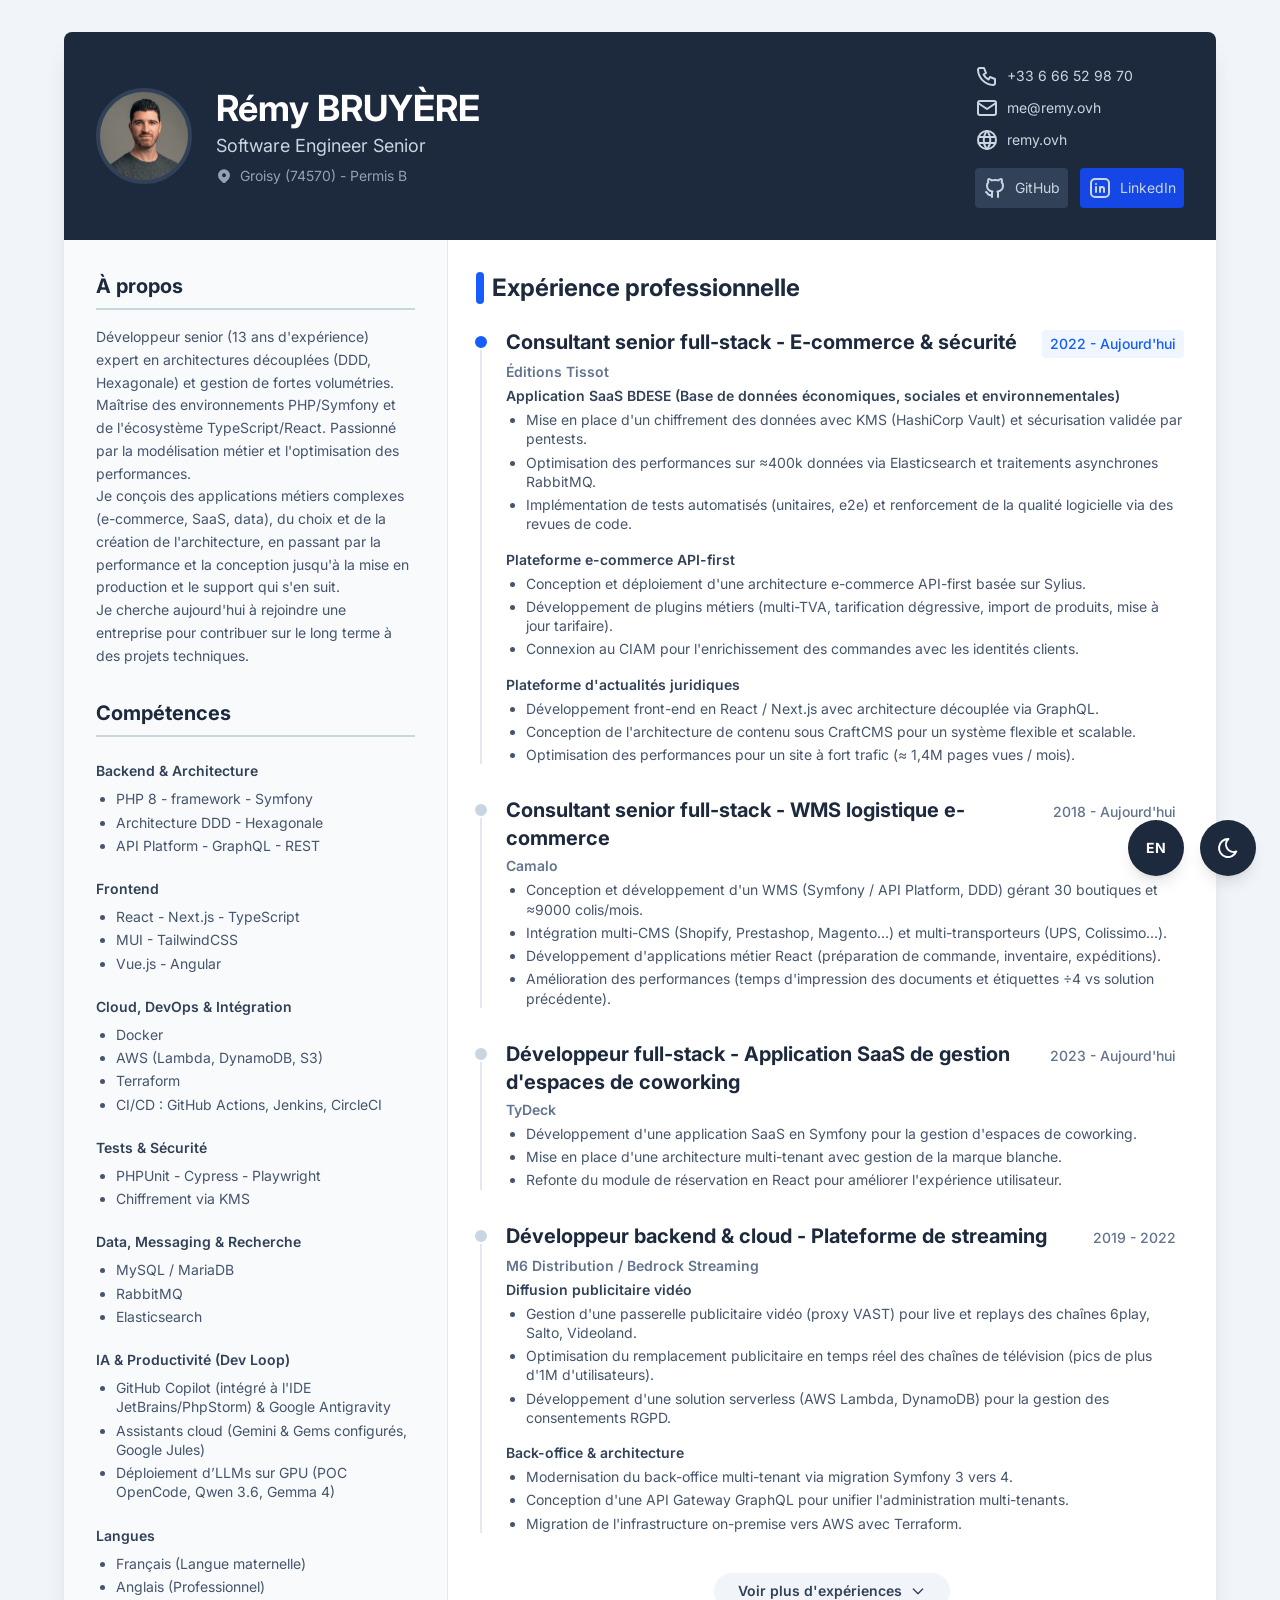
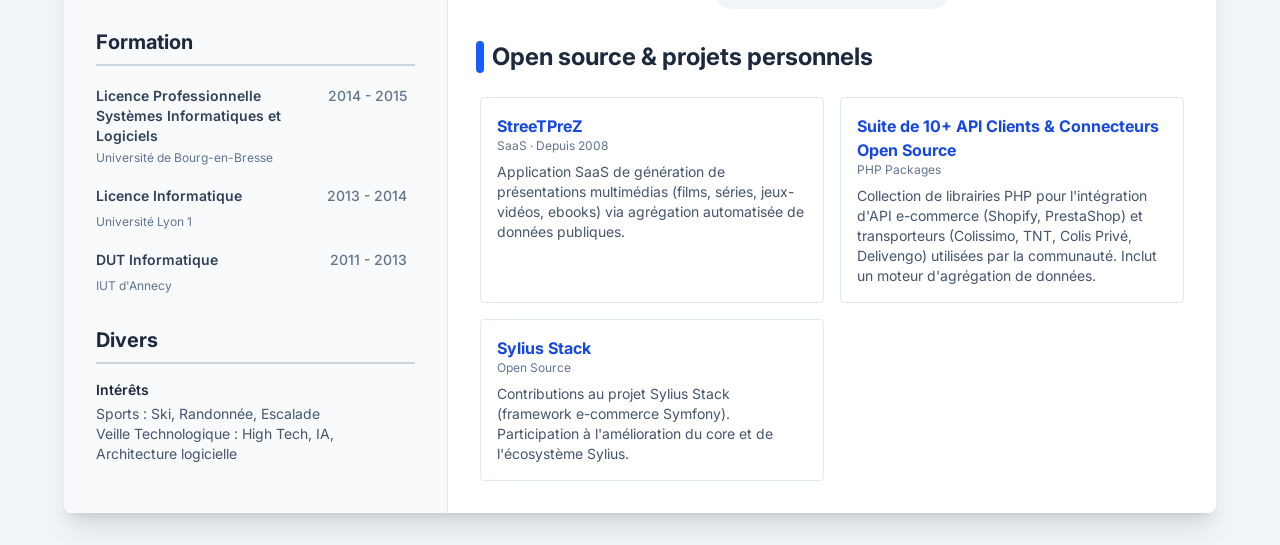
==== commit df14b91c: "Deploy from resume-astro-gh-page (Astro): 64758e85206040bb8a3b0364926e20ac6c92080a rem42/resume-astr" ====
--- a/index.html
+++ b/index.html
@@ -8,4 +8,4 @@
 					document.documentElement.classList.add('dark');
 				}
 			})();
-		</script><meta charset="UTF-8"><meta name="viewport" content="width=device-width, initial-scale=1.0"><title>Rémy BRUYÈRE - Curriculum vitae - Développeur senior backend</title><meta name="description" content="Consultant Développeur Freelance Expert PHP Symfony, React et PrestaShop. +10 ans d'expérience en E-commerce et Architecture Web complexe. Disponible en Suisse Romande (Frontalier), sur Annecy et en Remote."><link href="https://fonts.googleapis.com/css2?family=Inter:wght@300;400;600;700&display=swap" rel="stylesheet"><link rel="icon" type="image/png" href="/favicon-96x96.png" sizes="96x96"><link rel="icon" type="image/svg+xml" href="/favicon.svg"><link rel="shortcut icon" href="/favicon.ico"><link rel="apple-touch-icon" sizes="180x180" href="/apple-touch-icon.png"><meta name="apple-mobile-web-app-title" content="Rémy BRUYERE"><link rel="manifest" href="/site.webmanifest"><meta name="generator" content="Astro v6.4.6"><link rel="stylesheet" href="/_astro/ThemeToggle.ceAgfvL8.css"><script type="module" src="/_astro/page.vzY--OHv.js"></script></head> <body class="bg-slate-100 dark:bg-slate-900 text-slate-800 dark:text-slate-200 py-8 px-4 print:p-0 print:bg-white transition-colors duration-300"> <div class="max-w-6xl mx-auto bg-white dark:bg-slate-800 shadow-xl rounded-lg overflow-hidden print:shadow-none print:w-[210mm] print:min-h-[297mm] transition-colors duration-300">  <header class="bg-slate-800 text-white p-8 md:flex md:justify-between md:items-center print:bg-white print:text-slate-800 print:px-4 print:pb-4 print:pt-0 print:flex print:flex-row print:justify-between print:items-center print:mb-2"> <div class="flex items-center gap-6"> <div class="h-24 w-24 rounded-full bg-slate-600 flex items-center justify-center text-3xl font-bold border-4 border-slate-700 shrink-0 overflow-hidden"> <img src="/_astro/Remy_BRUYERE_small.B9lpAZHT_1zaGDk.webp" alt="Photo de profil de Rémy BRUYÈRE" loading="eager" decoding="async" width="352" height="471" class="w-full h-full object-cover object-top"> </div> <div> <h1 class="text-3xl md:text-4xl font-bold print:text-2xl">Rémy BRUYÈRE</h1> <p class="text-lg text-slate-300 print:text-slate-800 mt-1 print:text-base">Développeur senior backend</p>  <p class="text-sm text-slate-400 mt-2 flex flex-wrap gap-2 leading-4"> <svg xmlns="http://www.w3.org/2000/svg" width="16" height="16" viewBox="0 0 24 24" fill="currentColor" class="icon icon-tabler icons-tabler-filled icon-tabler-map-pin"> <path stroke="none" d="M0 0h24v24H0z" fill="none"></path> <path d="M18.364 4.636a9 9 0 0 1 .203 12.519l-.203 .21l-4.243 4.242a3 3 0 0 1 -4.097 .135l-.144 -.135l-4.244 -4.243a9 9 0 0 1 12.728 -12.728zm-6.364 3.364a3 3 0 1 0 0 6a3 3 0 0 0 0 -6"></path> </svg> <span>Groisy (F-74570) - Permis B (Voiture)</span> </p> </div> </div> <div class="mt-6 md:mt-0 flex flex-col gap-2 text-sm text-slate-300 print:text-slate-800 print:mt-0"> <a href="tel:+33666529870" class="hover:text-white transition flex items-center gap-2"> <span> <svg xmlns="http://www.w3.org/2000/svg" width="24" height="24" viewBox="0 0 24 24" fill="none" stroke="currentColor" stroke-width="2" stroke-linecap="round" stroke-linejoin="round" class="icon icon-tabler icons-tabler-outline icon-tabler-phone"> <path stroke="none" d="M0 0h24v24H0z" fill="none"></path> <path d="M5 4h4l2 5l-2.5 1.5a11 11 0 0 0 5 5l1.5 -2.5l5 2v4a2 2 0 0 1 -2 2a16 16 0 0 1 -15 -15a2 2 0 0 1 2 -2"></path> </svg>   </span> +33 6 66 52 98 70 </a><a href="mailto:remydev42@gmail.com" class="hover:text-white transition flex items-center gap-2"> <span>  <svg xmlns="http://www.w3.org/2000/svg" width="24" height="24" viewBox="0 0 24 24" fill="none" stroke="currentColor" stroke-width="2" stroke-linecap="round" stroke-linejoin="round" class="icon icon-tabler icons-tabler-outline icon-tabler-mail"> <path stroke="none" d="M0 0h24v24H0z" fill="none"></path> <path d="M3 7a2 2 0 0 1 2 -2h14a2 2 0 0 1 2 2v10a2 2 0 0 1 -2 2h-14a2 2 0 0 1 -2 -2v-10"></path> <path d="M3 7l9 6l9 -6"></path> </svg>  </span> remydev42@gmail.com </a><a href="//remy.ovh" class="hover:text-white transition flex items-center gap-2" target="_blank" rel="noopener noreferrer"> <span>   <svg xmlns="http://www.w3.org/2000/svg" width="24" height="24" viewBox="0 0 24 24" fill="none" stroke="currentColor" stroke-width="2" stroke-linecap="round" stroke-linejoin="round" class="icon icon-tabler icons-tabler-outline icon-tabler-world"> <path stroke="none" d="M0 0h24v24H0z" fill="none"></path> <path d="M3 12a9 9 0 1 0 18 0a9 9 0 0 0 -18 0"></path> <path d="M3.6 9h16.8"></path> <path d="M3.6 15h16.8"></path> <path d="M11.5 3a17 17 0 0 0 0 18"></path> <path d="M12.5 3a17 17 0 0 1 0 18"></path> </svg> </span> remy.ovh </a> <div class="flex gap-3 mt-2 print:hidden"> <a href="https://github.com/rem42" target="_blank" rel="noopener noreferrer" class="bg-slate-700 hover:bg-slate-600 p-2 rounded transition flex items-center gap-2" title="rem42"> <svg xmlns="http://www.w3.org/2000/svg" width="24" height="24" viewBox="0 0 24 24" fill="none" stroke="currentColor" stroke-width="2" stroke-linecap="round" stroke-linejoin="round" class="icon icon-tabler icons-tabler-outline icon-tabler-brand-github"> <path stroke="none" d="M0 0h24v24H0z" fill="none"></path> <path d="M9 19c-4.3 1.4 -4.3 -2.5 -6 -3m12 5v-3.5c0 -1 .1 -1.4 -.5 -2c2.8 -.3 5.5 -1.4 5.5 -6a4.6 4.6 0 0 0 -1.3 -3.2a4.2 4.2 0 0 0 -.1 -3.2s-1.1 -.3 -3.5 1.3a12.3 12.3 0 0 0 -6.2 0c-2.4 -1.6 -3.5 -1.3 -3.5 -1.3a4.2 4.2 0 0 0 -.1 3.2a4.6 4.6 0 0 0 -1.3 3.2c0 4.6 2.7 5.7 5.5 6c-.6 .6 -.6 1.2 -.5 2v3.5"></path> </svg> GitHub </a><a href="https://linkedin.com/in/remy-bruyere" target="_blank" rel="noopener noreferrer" class="bg-blue-700 hover:bg-blue-600 p-2 rounded transition flex items-center gap-2" title="remy-bruyere"> <svg xmlns="http://www.w3.org/2000/svg" width="24" height="24" viewBox="0 0 24 24" fill="none" stroke="currentColor" stroke-width="2" stroke-linecap="round" stroke-linejoin="round" class="icon icon-tabler icons-tabler-outline icon-tabler-brand-linkedin"> <path stroke="none" d="M0 0h24v24H0z" fill="none"></path> <path d="M8 11v5"></path> <path d="M8 8v.01"></path> <path d="M12 16v-5"></path> <path d="M16 16v-3a2 2 0 1 0 -4 0"></path> <path d="M3 7a4 4 0 0 1 4 -4h10a4 4 0 0 1 4 4v10a4 4 0 0 1 -4 4h-10a4 4 0 0 1 -4 -4l0 -10"></path> </svg> LinkedIn </a> </div> </div> </header> <div class="grid grid-cols-1 md:grid-cols-3 print:block"> <aside class="bg-slate-50 dark:bg-slate-700 p-8 border-r border-slate-200 dark:border-slate-600 md:col-span-1 print:w-full print:border-r-0 print:mb-4 print:bg-white print:p-0 transition-colors duration-300"> <section class="mb-8 print:mb-0"> <h2 class="text-xl font-bold text-slate-800 dark:text-slate-100 border-b-2 border-slate-300 dark:border-slate-500 pb-2 mb-4 print:pb-0 print:mb-2"> À propos </h2> <p class="text-sm text-slate-600 dark:text-slate-300 leading-relaxed">Développeur senior backend (34 ans), expert en framework PHP, Symfony, API Platform, React et Next.js, j'ai 13 ans d'expérience en conception et développement d'applications web à forte volumétrie.<br/>Je conçois des applications métiers complexes (e-commerce, SaaS, data), du choix et de la création de l'architecture, en passant par la performance et la conception jusqu'à la mise en production et le support qui s'en suit.<br/>Je cherche aujourd'hui à rejoindre une entreprise pour contribuer sur le long terme à des projets techniques.</p> </section> <section class="mb-8 print:mb-4 print:hidden"> <h2 class="text-xl font-bold text-slate-800 dark:text-slate-100 border-b-2 border-slate-300 dark:border-slate-500 pb-2 mb-6 print:pb-0 print:mb-4 print:mt-8"> Compétences </h2> <div class="space-y-6 print:flex print:flex-col print:gap-4 print:space-y-0"> <div> <h3 class="font-semibold text-slate-700 dark:text-slate-200 mb-2 text-sm "> Backend &amp; Architecture </h3> <ul class="list-disc list-outside pl-5 space-y-1 text-sm text-slate-600 dark:text-slate-300"> <li class="leading-snug text-slate-600 dark:text-slate-300 text-sm">PHP 8 - framework - Symfony</li><li class="leading-snug text-slate-600 dark:text-slate-300 text-sm">Architecture DDD - Hexagonale</li><li class="leading-snug text-slate-600 dark:text-slate-300 text-sm">API Platform - GraphQL - REST</li> </ul> </div><div> <h3 class="font-semibold text-slate-700 dark:text-slate-200 mb-2 text-sm mt-6 print:mt-0"> Frontend </h3> <ul class="list-disc list-outside pl-5 space-y-1 text-sm text-slate-600 dark:text-slate-300"> <li class="leading-snug text-slate-600 dark:text-slate-300 text-sm">React - Next.js - TypeScript</li><li class="leading-snug text-slate-600 dark:text-slate-300 text-sm">MUI - TailwindCSS</li><li class="leading-snug text-slate-600 dark:text-slate-300 text-sm">Vue.js - Angular</li> </ul> </div><div> <h3 class="font-semibold text-slate-700 dark:text-slate-200 mb-2 text-sm mt-6 print:mt-0"> Cloud, DevOps &amp; Intégration </h3> <ul class="list-disc list-outside pl-5 space-y-1 text-sm text-slate-600 dark:text-slate-300"> <li class="leading-snug text-slate-600 dark:text-slate-300 text-sm">Docker</li><li class="leading-snug text-slate-600 dark:text-slate-300 text-sm">AWS (Lambda, DynamoDB, S3)</li><li class="leading-snug text-slate-600 dark:text-slate-300 text-sm">Terraform</li><li class="leading-snug text-slate-600 dark:text-slate-300 text-sm">CI/CD : GitHub Actions, Jenkins, CircleCI</li> </ul> </div><div> <h3 class="font-semibold text-slate-700 dark:text-slate-200 mb-2 text-sm mt-6 print:mt-0"> Tests &amp; Sécurité </h3> <ul class="list-disc list-outside pl-5 space-y-1 text-sm text-slate-600 dark:text-slate-300"> <li class="leading-snug text-slate-600 dark:text-slate-300 text-sm">PHPUnit - Cypress - Playwright</li><li class="leading-snug text-slate-600 dark:text-slate-300 text-sm">Chiffrement via KMS</li> </ul> </div><div> <h3 class="font-semibold text-slate-700 dark:text-slate-200 mb-2 text-sm mt-6 print:mt-0"> Data, Messaging &amp; Recherche </h3> <ul class="list-disc list-outside pl-5 space-y-1 text-sm text-slate-600 dark:text-slate-300"> <li class="leading-snug text-slate-600 dark:text-slate-300 text-sm">MySQL / MariaDB</li><li class="leading-snug text-slate-600 dark:text-slate-300 text-sm">RabbitMQ</li><li class="leading-snug text-slate-600 dark:text-slate-300 text-sm">Elasticsearch</li> </ul> </div><div> <h3 class="font-semibold text-slate-700 dark:text-slate-200 mb-2 text-sm mt-6 print:mt-0"> Langues </h3> <ul class="list-disc list-outside pl-5 space-y-1 text-sm text-slate-600 dark:text-slate-300"> <li class="leading-snug text-slate-600 dark:text-slate-300 text-sm">Français (Langue maternelle)</li><li class="leading-snug text-slate-600 dark:text-slate-300 text-sm">Anglais (Professionnel)</li> </ul> </div> </div> </section> <section class="mb-8 print:mb-4 print:hidden"> <h2 class="text-xl font-bold text-slate-800 dark:text-slate-100 border-b-2 border-slate-300 dark:border-slate-500 pb-2 mb-4 print:pb-0 print:mb-4"> Formation </h2> <div class="space-y-4"> <div> <div class="flex flex-col sm:flex-row sm:justify-between sm:items-baseline mb-1"> <h3 class="font-semibold text-sm text-slate-700 dark:text-slate-100">Licence Professionnelle Systèmes Informatiques et Logiciels (équivalent : Bachelor HES en informatique)</h3> <span class="text-sm font-medium px-2 py-1 rounded whitespace-nowrap transition-colors duration-300 text-slate-500 dark:text-slate-400 group-hover:text-blue-600 dark:group-hover:text-blue-400 group-hover:bg-blue-50 dark:group-hover:bg-blue-900/30 print:text-slate-500 print:bg-white"> 2014 - 2015 </span> </div> <p class="text-xs text-slate-500 dark:text-slate-400">Université de Bourg-en-Bresse</p> </div><div> <div class="flex flex-col sm:flex-row sm:justify-between sm:items-baseline mb-1"> <h3 class="font-semibold text-sm text-slate-700 dark:text-slate-100">Licence Informatique (équivalent : Bachelor universitaire en informatique (HEU))</h3> <span class="text-sm font-medium px-2 py-1 rounded whitespace-nowrap transition-colors duration-300 text-slate-500 dark:text-slate-400 group-hover:text-blue-600 dark:group-hover:text-blue-400 group-hover:bg-blue-50 dark:group-hover:bg-blue-900/30 print:text-slate-500 print:bg-white"> 2013 - 2014 </span> </div> <p class="text-xs text-slate-500 dark:text-slate-400">Université Lyon 1</p> </div><div> <div class="flex flex-col sm:flex-row sm:justify-between sm:items-baseline mb-1"> <h3 class="font-semibold text-sm text-slate-700 dark:text-slate-100">DUT Informatique (équivalent : Diplôme ES / cycle Bachelor)</h3> <span class="text-sm font-medium px-2 py-1 rounded whitespace-nowrap transition-colors duration-300 text-slate-500 dark:text-slate-400 group-hover:text-blue-600 dark:group-hover:text-blue-400 group-hover:bg-blue-50 dark:group-hover:bg-blue-900/30 print:text-slate-500 print:bg-white"> 2011 - 2013 </span> </div> <p class="text-xs text-slate-500 dark:text-slate-400">IUT d&#39;Annecy</p> </div> </div> </section> <section class="print:hidden"> <h2 class="text-xl font-bold text-slate-800 dark:text-slate-100 border-b-2 border-slate-300 dark:border-slate-500 pb-2 mb-4 print:pb-0 print:mb-4 print:hidden"> Divers </h2>  <div class="print:hidden"> <h3 class="font-semibold text-sm mb-1 text-slate-800 dark:text-slate-100">Intérêts</h3> <p class="text-sm text-slate-600 dark:text-slate-300"> Sports : Ski, Randonnée, Escalade </p><p class="text-sm text-slate-600 dark:text-slate-300"> Veille Technologique : High Tech, IA, Architecture logicielle </p> </div> </section> </aside> <main class="p-8 md:col-span-2 print:p-0 print:w-full"> <section class="mb-8 print:mb-4"> <h2 class="text-2xl font-bold text-slate-800 dark:text-slate-100 mb-6 flex items-center gap-2 print:text-xl print:mb-4 print:border-b-2 print:border-slate-300"> <span class="bg-blue-600 dark:bg-blue-500 w-2 h-8 rounded -ms-1 print:ms-1 print:h-6 print:hidden"></span> Expérience professionnelle </h2> <div class="flex flex-col print:block"> <div class="group mb-8 relative border-l-2 border-slate-200 dark:border-slate-600 hover:border-blue-400 pl-6 print:break-inside-avoid transition-colors duration-300   print:ms-0 print:mb-6 print:border-0 print:pl-0">  <div class="absolute -left-2.25 w-4 h-4 rounded-full border-2 border-white dark:border-slate-800 transition-colors duration-300 before:content-[''] before:absolute before:w-0.5 before:h-2 before:bg-white dark:before:bg-slate-800 before:-top-2 before:left-1/2 before:-translate-x-1/2 top-1.5 bg-blue-600 dark:bg-blue-500 print:hidden"></div>  <div class="flex flex-col sm:flex-row sm:justify-between sm:items-baseline mb-1"> <h3 class="text-xl font-bold text-slate-800 dark:text-slate-100 print:text-lg">Consultant senior full-stack - E-commerce &amp; sécurité</h3> <span class="text-sm font-medium px-2 py-1 rounded whitespace-nowrap transition-colors duration-300 text-blue-600 dark:text-blue-400 bg-blue-50 dark:bg-blue-900/30 print:text-slate-500 print:bg-white"> 2022 - Aujourd&#39;hui </span> </div> <p class="text-sm font-semibold text-slate-500 dark:text-slate-400 mb-1">Éditions Tissot</p> <div class="mb-4 last:mb-0 print:mb-2"> <h4 class="font-semibold text-slate-700 dark:text-slate-200 mb-1 text-sm">Application SaaS BDESE (Base de données économiques, sociales et environnementales)</h4> <ul class="list-disc list-outside pl-5 space-y-1"> <li class="leading-snug text-slate-600 dark:text-slate-300 text-sm">Mise en place d'un chiffrement des données avec KMS (HashiCorp Vault) et sécurisation validée par pentests.</li><li class="leading-snug text-slate-600 dark:text-slate-300 text-sm">Optimisation des performances sur ≈400k données via Elasticsearch et traitements asynchrones RabbitMQ.</li><li class="leading-snug text-slate-600 dark:text-slate-300 text-sm">Implémentation de tests automatisés (unitaires, e2e) et renforcement de la qualité logicielle via des revues de code.</li> </ul>  </div><div class="mb-4 last:mb-0 print:mb-2"> <h4 class="font-semibold text-slate-700 dark:text-slate-200 mb-1 text-sm">Plateforme e-commerce API-first</h4> <ul class="list-disc list-outside pl-5 space-y-1"> <li class="leading-snug text-slate-600 dark:text-slate-300 text-sm">Conception et déploiement d'une architecture e-commerce API-first basée sur Sylius.</li><li class="leading-snug text-slate-600 dark:text-slate-300 text-sm">Développement de plugins métiers (multi-TVA, tarification dégressive, import de produits, mise à jour tarifaire).</li><li class="leading-snug text-slate-600 dark:text-slate-300 text-sm">Connexion au CIAM pour l'enrichissement des commandes avec les identités clients.</li> </ul>  </div><div class="mb-4 last:mb-0 print:mb-2"> <h4 class="font-semibold text-slate-700 dark:text-slate-200 mb-1 text-sm">Plateforme d&#39;actualités juridiques</h4> <ul class="list-disc list-outside pl-5 space-y-1"> <li class="leading-snug text-slate-600 dark:text-slate-300 text-sm">Développement front-end en React / Next.js avec architecture découplée via GraphQL.</li><li class="leading-snug text-slate-600 dark:text-slate-300 text-sm">Conception de l'architecture de contenu sous CraftCMS pour un système flexible et scalable.</li><li class="leading-snug text-slate-600 dark:text-slate-300 text-sm">Optimisation des performances pour un site à fort trafic (≈ 1,4M pages vues / mois).</li> </ul>  </div> </div><div class="group mb-8 relative border-l-2 border-slate-200 dark:border-slate-600 hover:border-blue-400 pl-6 print:break-inside-avoid transition-colors duration-300   print:ms-0 print:mb-6 print:border-0 print:pl-0">  <div class="absolute -left-2.25 w-4 h-4 rounded-full border-2 border-white dark:border-slate-800 transition-colors duration-300 before:content-[''] before:absolute before:w-0.5 before:h-2 before:bg-white dark:before:bg-slate-800 before:-top-2 before:left-1/2 before:-translate-x-1/2 top-1.5 bg-slate-300 dark:bg-slate-500 group-hover:bg-blue-600 dark:group-hover:bg-blue-500 print:hidden"></div>  <div class="flex flex-col sm:flex-row sm:justify-between sm:items-baseline mb-1"> <h3 class="text-xl font-bold text-slate-800 dark:text-slate-100 print:text-lg">Consultant senior full-stack - WMS logistique e-commerce</h3> <span class="text-sm font-medium px-2 py-1 rounded whitespace-nowrap transition-colors duration-300 text-slate-500 dark:text-slate-400 group-hover:text-blue-600 dark:group-hover:text-blue-400 group-hover:bg-blue-50 dark:group-hover:bg-blue-900/30 print:text-slate-500 print:bg-white"> 2018 - Aujourd&#39;hui </span> </div> <p class="text-sm font-semibold text-slate-500 dark:text-slate-400 mb-1">Camalo</p> <div class="mb-4 last:mb-0 print:mb-2">  <ul class="list-disc list-outside pl-5 space-y-1"> <li class="leading-snug text-slate-600 dark:text-slate-300 text-sm">Conception et développement d'un WMS (Symfony / API Platform, DDD) gérant 30 boutiques et ≈9000 colis/mois.</li><li class="leading-snug text-slate-600 dark:text-slate-300 text-sm">Intégration multi-CMS (Shopify, Prestashop, Magento...) et multi-transporteurs (UPS, Colissimo...).</li><li class="leading-snug text-slate-600 dark:text-slate-300 text-sm">Développement d'applications métier React (préparation de commande, inventaire, expéditions).</li><li class="leading-snug text-slate-600 dark:text-slate-300 text-sm">Amélioration des performances (temps d'impression des documents et étiquettes ÷4 vs solution précédente).</li> </ul>  </div> </div><div class="group mb-8 relative border-l-2 border-slate-200 dark:border-slate-600 hover:border-blue-400 pl-6 print:break-inside-avoid transition-colors duration-300  print:hidden print:ms-0 print:mb-6 print:border-0 print:pl-0">  <div class="absolute -left-2.25 w-4 h-4 rounded-full border-2 border-white dark:border-slate-800 transition-colors duration-300 before:content-[''] before:absolute before:w-0.5 before:h-2 before:bg-white dark:before:bg-slate-800 before:-top-2 before:left-1/2 before:-translate-x-1/2 top-1.5 bg-slate-300 dark:bg-slate-500 group-hover:bg-blue-600 dark:group-hover:bg-blue-500 print:hidden"></div>  <div class="flex flex-col sm:flex-row sm:justify-between sm:items-baseline mb-1"> <h3 class="text-xl font-bold text-slate-800 dark:text-slate-100 print:text-lg">Développeur full-stack - Application SaaS de gestion d&#39;espaces de coworking</h3> <span class="text-sm font-medium px-2 py-1 rounded whitespace-nowrap transition-colors duration-300 text-slate-500 dark:text-slate-400 group-hover:text-blue-600 dark:group-hover:text-blue-400 group-hover:bg-blue-50 dark:group-hover:bg-blue-900/30 print:text-slate-500 print:bg-white"> 2023 - Aujourd&#39;hui </span> </div> <p class="text-sm font-semibold text-slate-500 dark:text-slate-400 mb-1">TyDeck</p> <div class="mb-4 last:mb-0 print:mb-2">  <ul class="list-disc list-outside pl-5 space-y-1"> <li class="leading-snug text-slate-600 dark:text-slate-300 text-sm">Développement d'une application SaaS en Symfony pour la gestion d'espaces de coworking.</li><li class="leading-snug text-slate-600 dark:text-slate-300 text-sm">Mise en place d'une architecture multi-tenant avec gestion de la marque blanche.</li><li class="leading-snug text-slate-600 dark:text-slate-300 text-sm">Refonte du module de réservation en React pour améliorer l'expérience utilisateur.</li> </ul>  </div> </div><div class="group mb-8 relative border-l-2 border-slate-200 dark:border-slate-600 hover:border-blue-400 pl-6 print:break-inside-avoid transition-colors duration-300   print:ms-0 print:mb-6 print:border-0 print:pl-0">  <div class="absolute -left-2.25 w-4 h-4 rounded-full border-2 border-white dark:border-slate-800 transition-colors duration-300 before:content-[''] before:absolute before:w-0.5 before:h-2 before:bg-white dark:before:bg-slate-800 before:-top-2 before:left-1/2 before:-translate-x-1/2 top-1.5 bg-slate-300 dark:bg-slate-500 group-hover:bg-blue-600 dark:group-hover:bg-blue-500 print:hidden"></div>  <div class="flex flex-col sm:flex-row sm:justify-between sm:items-baseline mb-1"> <h3 class="text-xl font-bold text-slate-800 dark:text-slate-100 print:text-lg">Développeur backend &amp; cloud - Plateforme de streaming</h3> <span class="text-sm font-medium px-2 py-1 rounded whitespace-nowrap transition-colors duration-300 text-slate-500 dark:text-slate-400 group-hover:text-blue-600 dark:group-hover:text-blue-400 group-hover:bg-blue-50 dark:group-hover:bg-blue-900/30 print:text-slate-500 print:bg-white"> 2019 - 2022 </span> </div> <p class="text-sm font-semibold text-slate-500 dark:text-slate-400 mb-1">M6 Distribution / Bedrock Streaming</p> <div class="mb-4 last:mb-0 print:mb-2"> <h4 class="font-semibold text-slate-700 dark:text-slate-200 mb-1 text-sm">Diffusion publicitaire vidéo</h4> <ul class="list-disc list-outside pl-5 space-y-1"> <li class="leading-snug text-slate-600 dark:text-slate-300 text-sm">Gestion d'une passerelle publicitaire vidéo (proxy VAST) pour live et replays des chaînes 6play, Salto, Videoland.</li><li class="leading-snug text-slate-600 dark:text-slate-300 text-sm">Optimisation du remplacement publicitaire en temps réel des chaînes de télévision (pics de plus d'1M d'utilisateurs).</li><li class="leading-snug text-slate-600 dark:text-slate-300 text-sm">Développement d'une solution serverless (AWS Lambda, DynamoDB) pour la gestion des consentements RGPD.</li> </ul>  </div><div class="mb-4 last:mb-0 print:mb-2"> <h4 class="font-semibold text-slate-700 dark:text-slate-200 mb-1 text-sm">Back-office &amp; architecture</h4> <ul class="list-disc list-outside pl-5 space-y-1"> <li class="leading-snug text-slate-600 dark:text-slate-300 text-sm">Modernisation du back-office multi-tenant via migration Symfony 3 vers 4.</li><li class="leading-snug text-slate-600 dark:text-slate-300 text-sm">Conception d'une API Gateway GraphQL pour unifier l'administration multi-tenants.</li><li class="leading-snug text-slate-600 dark:text-slate-300 text-sm">Migration de l'infrastructure on-premise vers AWS avec Terraform.</li> </ul>  </div> </div><div class="group mb-8 relative border-l-2 border-slate-200 dark:border-slate-600 hover:border-blue-400 pl-6 print:break-inside-avoid transition-colors duration-300 hidden more-experience print:hidden  print:ms-0 print:mb-6 print:border-0 print:pl-0">  <div class="absolute -left-2.25 w-4 h-4 rounded-full border-2 border-white dark:border-slate-800 transition-colors duration-300 before:content-[''] before:absolute before:w-0.5 before:h-2 before:bg-white dark:before:bg-slate-800 before:-top-2 before:left-1/2 before:-translate-x-1/2 top-1.5 bg-slate-300 dark:bg-slate-500 group-hover:bg-blue-600 dark:group-hover:bg-blue-500 print:hidden"></div>  <div class="flex flex-col sm:flex-row sm:justify-between sm:items-baseline mb-1"> <h3 class="text-xl font-bold text-slate-800 dark:text-slate-100 print:text-lg">Développeur Full-Stack - SaaS RH</h3> <span class="text-sm font-medium px-2 py-1 rounded whitespace-nowrap transition-colors duration-300 text-slate-500 dark:text-slate-400 group-hover:text-blue-600 dark:group-hover:text-blue-400 group-hover:bg-blue-50 dark:group-hover:bg-blue-900/30 print:text-slate-500 print:bg-white"> 2018 - 2019 </span> </div> <p class="text-sm font-semibold text-slate-500 dark:text-slate-400 mb-1">Éditions Tissot</p> <div class="mb-4 last:mb-0 print:mb-2">  <ul class="list-disc list-outside pl-5 space-y-1"> <li class="leading-snug text-slate-600 dark:text-slate-300 text-sm">Développement d'une application SaaS RH sur architecture microservices (Symfony, RabbitMQ).</li><li class="leading-snug text-slate-600 dark:text-slate-300 text-sm">Implémentation du front-end en Angular avec communication inter-services.</li><li class="leading-snug text-slate-600 dark:text-slate-300 text-sm">Mise en place de tests automatisés (PHPUnit, Behat, Cypress) pour sécuriser les livraisons.</li> </ul>  </div> </div><div class="group mb-8 relative border-l-2 border-slate-200 dark:border-slate-600 hover:border-blue-400 pl-6 print:break-inside-avoid transition-colors duration-300 hidden more-experience print:hidden  print:ms-0 print:mb-6 print:border-0 print:pl-0">  <div class="absolute -left-2.25 w-4 h-4 rounded-full border-2 border-white dark:border-slate-800 transition-colors duration-300 before:content-[''] before:absolute before:w-0.5 before:h-2 before:bg-white dark:before:bg-slate-800 before:-top-2 before:left-1/2 before:-translate-x-1/2 top-1.5 bg-slate-300 dark:bg-slate-500 group-hover:bg-blue-600 dark:group-hover:bg-blue-500 print:hidden"></div>  <div class="flex flex-col sm:flex-row sm:justify-between sm:items-baseline mb-1"> <h3 class="text-xl font-bold text-slate-800 dark:text-slate-100 print:text-lg">Consultant Freelance – Projets e-commerce &amp; web</h3> <span class="text-sm font-medium px-2 py-1 rounded whitespace-nowrap transition-colors duration-300 text-slate-500 dark:text-slate-400 group-hover:text-blue-600 dark:group-hover:text-blue-400 group-hover:bg-blue-50 dark:group-hover:bg-blue-900/30 print:text-slate-500 print:bg-white"> 2017 - Aujourd&#39;hui </span> </div> <p class="text-sm font-semibold text-slate-500 dark:text-slate-400 mb-1">Clients divers</p> <div class="mb-4 last:mb-0 print:mb-2">  <ul class="list-disc list-outside pl-5 space-y-1"> <li class="leading-snug text-slate-600 dark:text-slate-300 text-sm">Réalisation de migrations e-commerce complexes (Magento, PrestaShop, WooCommerce) avec reprise de données et continuité d'activité.</li><li class="leading-snug text-slate-600 dark:text-slate-300 text-sm">Développement de solutions sur mesure (Shopify, PrestaShop, WordPress) : modules spécifiques, automatisation des flux, intégrations API.</li><li class="leading-snug text-slate-600 dark:text-slate-300 text-sm">Conception et optimisation d'architectures web (modélisation des données, performance, hébergement) pour environnements e-commerce.</li> </ul>  </div> </div><div class="group mb-8 relative border-l-2 border-slate-200 dark:border-slate-600 hover:border-blue-400 pl-6 print:break-inside-avoid transition-colors duration-300 hidden more-experience print:hidden  print:ms-0 print:mb-6 print:border-0 print:pl-0">  <div class="absolute -left-2.25 w-4 h-4 rounded-full border-2 border-white dark:border-slate-800 transition-colors duration-300 before:content-[''] before:absolute before:w-0.5 before:h-2 before:bg-white dark:before:bg-slate-800 before:-top-2 before:left-1/2 before:-translate-x-1/2 top-1.5 bg-slate-300 dark:bg-slate-500 group-hover:bg-blue-600 dark:group-hover:bg-blue-500 print:hidden"></div>  <div class="flex flex-col sm:flex-row sm:justify-between sm:items-baseline mb-1"> <h3 class="text-xl font-bold text-slate-800 dark:text-slate-100 print:text-lg">Développeur Backend - E-commerce</h3> <span class="text-sm font-medium px-2 py-1 rounded whitespace-nowrap transition-colors duration-300 text-slate-500 dark:text-slate-400 group-hover:text-blue-600 dark:group-hover:text-blue-400 group-hover:bg-blue-50 dark:group-hover:bg-blue-900/30 print:text-slate-500 print:bg-white"> 2013 - 2018 </span> </div> <p class="text-sm font-semibold text-slate-500 dark:text-slate-400 mb-1">Cadeau Maestro</p> <div class="mb-4 last:mb-0 print:mb-2">  <ul class="list-disc list-outside pl-5 space-y-1"> <li class="leading-snug text-slate-600 dark:text-slate-300 text-sm">Développement et maintenance d'une plateforme e-commerce à fort trafic (PrestaShop).</li><li class="leading-snug text-slate-600 dark:text-slate-300 text-sm">Conception de modules sur mesure et évolution continue des fonctionnalités métier.</li><li class="leading-snug text-slate-600 dark:text-slate-300 text-sm">Prise de responsabilité progressive jusqu'au rôle de développeur principal.</li> </ul>  </div> </div> </div> <div class="flex justify-center mt-2 print:hidden"> <button id="toggle-experiences-btn" data-more="Voir plus d'expériences" data-less="Voir moins d'expériences" class="px-6 py-2 bg-slate-100 dark:bg-slate-700 text-slate-700 dark:text-slate-200 font-semibold rounded-full hover:bg-slate-200 dark:hover:bg-slate-600 transition-all text-sm group flex items-center gap-2 cursor-pointer"> <span>Voir plus d&#39;expériences</span> <svg xmlns="http://www.w3.org/2000/svg" class="h-4 w-4 transition-transform group-hover:translate-y-1" fill="none" viewBox="0 0 24 24" stroke="currentColor"> <path stroke-linecap="round" stroke-linejoin="round" stroke-width="2" d="M19 9l-7 7-7-7"></path> </svg> </button> </div> </section> <script type="module">const s=document.getElementById("toggle-experiences-btn");s&&s.addEventListener("click",function(){const o=document.querySelectorAll(".more-experience"),t=this.querySelector("span"),e=this.querySelector("svg");if(!t||!e)return;const n=s.getAttribute("data-more"),r=s.getAttribute("data-less");if(!n||!r)return;const i=t.innerText===n;o.forEach(c=>{c.classList.toggle("hidden")}),i?(t.innerText=r,e.classList.add("rotate-180"),e.classList.remove("group-hover:translate-y-1")):(t.innerText=n,e.classList.remove("rotate-180"),e.classList.add("group-hover:translate-y-1"))});</script> <div class="hidden print:block"> <section class="print:mb-4"> <h2 class="text-xl font-bold text-slate-800 dark:text-slate-100 border-b-2 border-slate-300 dark:border-slate-500 pb-2 mb-6 print:pb-0 print:mb-4 print:mt-8"> Compétences </h2> <div class="space-y-6 print:flex print:flex-col print:gap-4 print:space-y-0"> <div> <h3 class="font-semibold text-slate-700 dark:text-slate-200 mb-2 text-sm "> Backend &amp; Architecture </h3> <ul class="list-disc list-outside pl-5 space-y-1 text-sm text-slate-600 dark:text-slate-300"> <li class="leading-snug text-slate-600 dark:text-slate-300 text-sm">PHP 8 - framework - Symfony</li><li class="leading-snug text-slate-600 dark:text-slate-300 text-sm">Architecture DDD - Hexagonale</li><li class="leading-snug text-slate-600 dark:text-slate-300 text-sm">API Platform - GraphQL - REST</li> </ul> </div><div> <h3 class="font-semibold text-slate-700 dark:text-slate-200 mb-2 text-sm mt-6 print:mt-0"> Frontend </h3> <ul class="list-disc list-outside pl-5 space-y-1 text-sm text-slate-600 dark:text-slate-300"> <li class="leading-snug text-slate-600 dark:text-slate-300 text-sm">React - Next.js - TypeScript</li><li class="leading-snug text-slate-600 dark:text-slate-300 text-sm">MUI - TailwindCSS</li><li class="leading-snug text-slate-600 dark:text-slate-300 text-sm">Vue.js - Angular</li> </ul> </div><div> <h3 class="font-semibold text-slate-700 dark:text-slate-200 mb-2 text-sm mt-6 print:mt-0"> Cloud, DevOps &amp; Intégration </h3> <ul class="list-disc list-outside pl-5 space-y-1 text-sm text-slate-600 dark:text-slate-300"> <li class="leading-snug text-slate-600 dark:text-slate-300 text-sm">Docker</li><li class="leading-snug text-slate-600 dark:text-slate-300 text-sm">AWS (Lambda, DynamoDB, S3)</li><li class="leading-snug text-slate-600 dark:text-slate-300 text-sm">Terraform</li><li class="leading-snug text-slate-600 dark:text-slate-300 text-sm">CI/CD : GitHub Actions, Jenkins, CircleCI</li> </ul> </div><div> <h3 class="font-semibold text-slate-700 dark:text-slate-200 mb-2 text-sm mt-6 print:mt-0"> Tests &amp; Sécurité </h3> <ul class="list-disc list-outside pl-5 space-y-1 text-sm text-slate-600 dark:text-slate-300"> <li class="leading-snug text-slate-600 dark:text-slate-300 text-sm">PHPUnit - Cypress - Playwright</li><li class="leading-snug text-slate-600 dark:text-slate-300 text-sm">Chiffrement via KMS</li> </ul> </div><div> <h3 class="font-semibold text-slate-700 dark:text-slate-200 mb-2 text-sm mt-6 print:mt-0"> Data, Messaging &amp; Recherche </h3> <ul class="list-disc list-outside pl-5 space-y-1 text-sm text-slate-600 dark:text-slate-300"> <li class="leading-snug text-slate-600 dark:text-slate-300 text-sm">MySQL / MariaDB</li><li class="leading-snug text-slate-600 dark:text-slate-300 text-sm">RabbitMQ</li><li class="leading-snug text-slate-600 dark:text-slate-300 text-sm">Elasticsearch</li> </ul> </div><div> <h3 class="font-semibold text-slate-700 dark:text-slate-200 mb-2 text-sm mt-6 print:mt-0"> Langues </h3> <ul class="list-disc list-outside pl-5 space-y-1 text-sm text-slate-600 dark:text-slate-300"> <li class="leading-snug text-slate-600 dark:text-slate-300 text-sm">Français (Langue maternelle)</li><li class="leading-snug text-slate-600 dark:text-slate-300 text-sm">Anglais (Professionnel)</li> </ul> </div> </div> </section> <!-- Projects are only included here for the printed version --> <div class="print:mb-4"> <section> <h2 class="text-2xl font-bold text-slate-800 dark:text-slate-100 mb-6 flex items-center gap-2 print:text-xl print:mb-4 print:border-b-2 print:border-slate-300"> <span class="bg-blue-600 dark:bg-blue-500 w-2 h-8 rounded -ms-1 print:ms-1 print:h-6 print:hidden"></span> Open source &amp; projets personnels </h2> <div class="hidden print:block"> <ul class="list-disc list-outside pl-5 space-y-1 text-sm text-slate-600 dark:text-slate-300"> <li class="leading-snug text-slate-600 dark:text-slate-300 text-sm">Contributions au projet Sylius Stack</li><li class="leading-snug text-slate-600 dark:text-slate-300 text-sm">Développement de librairies PHP d&#39;intégration API e-commerce et transporteurs</li><li class="leading-snug text-slate-600 dark:text-slate-300 text-sm">Création d&#39;un SaaS d&#39;agrégation de données (StreeTPreZ)</li> </ul> </div> <div class="grid grid-cols-1 md:grid-cols-2 gap-4 print:hidden"> <a href="https://streetprez.com" target="_blank" rel="noopener noreferrer" class="block p-4 bg-white dark:bg-slate-700 border border-slate-200 dark:border-slate-600 rounded hover:shadow-md dark:hover:shadow-slate-900/50 transition group"> <h3 class="font-bold text-blue-700 dark:text-blue-400 group-hover:underline">StreeTPreZ</h3> <p class="text-xs text-slate-500 dark:text-slate-400 mb-2">SaaS · Depuis 2008</p> <p class="text-sm text-slate-600 dark:text-slate-300">Application SaaS de génération de présentations multimédias (films, séries, jeux-vidéos, ebooks) via agrégation automatisée de données publiques.</p> </a><a href="https://github.com/rem42?tab=repositories&amp;q=scraper" target="_blank" rel="noopener noreferrer" class="block p-4 bg-white dark:bg-slate-700 border border-slate-200 dark:border-slate-600 rounded hover:shadow-md dark:hover:shadow-slate-900/50 transition group"> <h3 class="font-bold text-blue-700 dark:text-blue-400 group-hover:underline">Suite de 10+ API Clients &amp; Connecteurs Open Source</h3> <p class="text-xs text-slate-500 dark:text-slate-400 mb-2">PHP Packages</p> <p class="text-sm text-slate-600 dark:text-slate-300">Collection de librairies PHP pour l&#39;intégration d&#39;API e-commerce (Shopify, PrestaShop) et transporteurs (Colissimo, TNT, Colis Privé, Delivengo) utilisées par la communauté. Inclut un moteur d&#39;agrégation de données.</p> </a><a href="https://github.com/Sylius/Stack" target="_blank" rel="noopener noreferrer" class="block p-4 bg-white dark:bg-slate-700 border border-slate-200 dark:border-slate-600 rounded hover:shadow-md dark:hover:shadow-slate-900/50 transition group"> <h3 class="font-bold text-blue-700 dark:text-blue-400 group-hover:underline">Sylius Stack</h3> <p class="text-xs text-slate-500 dark:text-slate-400 mb-2">Open Source</p> <p class="text-sm text-slate-600 dark:text-slate-300">Contributions au projet Sylius Stack (framework e-commerce Symfony). Participation à l&#39;amélioration du core et de l&#39;écosystème Sylius.</p> </a> </div> </section> </div> <div class="print:mb-4"> <h2 class="text-xl font-bold text-slate-800 dark:text-slate-100 border-b-2 border-slate-300 dark:border-slate-500 pb-2 mb-4 print:pb-0 print:mb-4"> Formation </h2> <div class="space-y-4"> <div> <div class="flex flex-col sm:flex-row sm:justify-between sm:items-baseline mb-1"> <h3 class="font-semibold text-sm text-slate-700 dark:text-slate-100">Licence Professionnelle Systèmes Informatiques et Logiciels (équivalent : Bachelor HES en informatique)</h3> <span class="text-sm font-medium px-2 py-1 rounded whitespace-nowrap transition-colors duration-300 text-slate-500 dark:text-slate-400 group-hover:text-blue-600 dark:group-hover:text-blue-400 group-hover:bg-blue-50 dark:group-hover:bg-blue-900/30 print:text-slate-500 print:bg-white"> 2014 - 2015 </span> </div> <p class="text-xs text-slate-500 dark:text-slate-400">Université de Bourg-en-Bresse</p> </div><div> <div class="flex flex-col sm:flex-row sm:justify-between sm:items-baseline mb-1"> <h3 class="font-semibold text-sm text-slate-700 dark:text-slate-100">Licence Informatique (équivalent : Bachelor universitaire en informatique (HEU))</h3> <span class="text-sm font-medium px-2 py-1 rounded whitespace-nowrap transition-colors duration-300 text-slate-500 dark:text-slate-400 group-hover:text-blue-600 dark:group-hover:text-blue-400 group-hover:bg-blue-50 dark:group-hover:bg-blue-900/30 print:text-slate-500 print:bg-white"> 2013 - 2014 </span> </div> <p class="text-xs text-slate-500 dark:text-slate-400">Université Lyon 1</p> </div><div> <div class="flex flex-col sm:flex-row sm:justify-between sm:items-baseline mb-1"> <h3 class="font-semibold text-sm text-slate-700 dark:text-slate-100">DUT Informatique (équivalent : Diplôme ES / cycle Bachelor)</h3> <span class="text-sm font-medium px-2 py-1 rounded whitespace-nowrap transition-colors duration-300 text-slate-500 dark:text-slate-400 group-hover:text-blue-600 dark:group-hover:text-blue-400 group-hover:bg-blue-50 dark:group-hover:bg-blue-900/30 print:text-slate-500 print:bg-white"> 2011 - 2013 </span> </div> <p class="text-xs text-slate-500 dark:text-slate-400">IUT d&#39;Annecy</p> </div> </div> </div> </div> <div class="print:hidden"> <section> <h2 class="text-2xl font-bold text-slate-800 dark:text-slate-100 mb-6 flex items-center gap-2 print:text-xl print:mb-4 print:border-b-2 print:border-slate-300"> <span class="bg-blue-600 dark:bg-blue-500 w-2 h-8 rounded -ms-1 print:ms-1 print:h-6 print:hidden"></span> Open source &amp; projets personnels </h2> <div class="hidden print:block"> <ul class="list-disc list-outside pl-5 space-y-1 text-sm text-slate-600 dark:text-slate-300"> <li class="leading-snug text-slate-600 dark:text-slate-300 text-sm">Contributions au projet Sylius Stack</li><li class="leading-snug text-slate-600 dark:text-slate-300 text-sm">Développement de librairies PHP d&#39;intégration API e-commerce et transporteurs</li><li class="leading-snug text-slate-600 dark:text-slate-300 text-sm">Création d&#39;un SaaS d&#39;agrégation de données (StreeTPreZ)</li> </ul> </div> <div class="grid grid-cols-1 md:grid-cols-2 gap-4 print:hidden"> <a href="https://streetprez.com" target="_blank" rel="noopener noreferrer" class="block p-4 bg-white dark:bg-slate-700 border border-slate-200 dark:border-slate-600 rounded hover:shadow-md dark:hover:shadow-slate-900/50 transition group"> <h3 class="font-bold text-blue-700 dark:text-blue-400 group-hover:underline">StreeTPreZ</h3> <p class="text-xs text-slate-500 dark:text-slate-400 mb-2">SaaS · Depuis 2008</p> <p class="text-sm text-slate-600 dark:text-slate-300">Application SaaS de génération de présentations multimédias (films, séries, jeux-vidéos, ebooks) via agrégation automatisée de données publiques.</p> </a><a href="https://github.com/rem42?tab=repositories&amp;q=scraper" target="_blank" rel="noopener noreferrer" class="block p-4 bg-white dark:bg-slate-700 border border-slate-200 dark:border-slate-600 rounded hover:shadow-md dark:hover:shadow-slate-900/50 transition group"> <h3 class="font-bold text-blue-700 dark:text-blue-400 group-hover:underline">Suite de 10+ API Clients &amp; Connecteurs Open Source</h3> <p class="text-xs text-slate-500 dark:text-slate-400 mb-2">PHP Packages</p> <p class="text-sm text-slate-600 dark:text-slate-300">Collection de librairies PHP pour l&#39;intégration d&#39;API e-commerce (Shopify, PrestaShop) et transporteurs (Colissimo, TNT, Colis Privé, Delivengo) utilisées par la communauté. Inclut un moteur d&#39;agrégation de données.</p> </a><a href="https://github.com/Sylius/Stack" target="_blank" rel="noopener noreferrer" class="block p-4 bg-white dark:bg-slate-700 border border-slate-200 dark:border-slate-600 rounded hover:shadow-md dark:hover:shadow-slate-900/50 transition group"> <h3 class="font-bold text-blue-700 dark:text-blue-400 group-hover:underline">Sylius Stack</h3> <p class="text-xs text-slate-500 dark:text-slate-400 mb-2">Open Source</p> <p class="text-sm text-slate-600 dark:text-slate-300">Contributions au projet Sylius Stack (framework e-commerce Symfony). Participation à l&#39;amélioration du core et de l&#39;écosystème Sylius.</p> </a> </div> </section> </div> </main> </div> <!-- Floating Dark Mode Toggle --><button id="theme-toggle" class="fixed bottom-6 right-6 p-4 bg-slate-800 dark:bg-slate-200 text-white dark:text-slate-800 rounded-full shadow-lg hover:shadow-xl hover:scale-110 transition-all duration-300 print:hidden z-50 cursor-pointer" title="Basculer le mode sombre"> <!-- Sun icon (shown in dark mode) --> <svg id="theme-toggle-light-icon" class="hidden w-6 h-6" xmlns="http://www.w3.org/2000/svg" viewBox="0 0 24 24" fill="none" stroke="currentColor" stroke-width="2" stroke-linecap="round" stroke-linejoin="round"> <circle cx="12" cy="12" r="4"></circle> <path d="M12 2v2"></path> <path d="M12 20v2"></path> <path d="M4.93 4.93l1.41 1.41"></path> <path d="M17.66 17.66l1.41 1.41"></path> <path d="M2 12h2"></path> <path d="M20 12h2"></path> <path d="M6.34 17.66l-1.41 1.41"></path> <path d="M19.07 4.93l-1.41 1.41"></path> </svg> <!-- Moon icon (shown in light mode) --> <svg id="theme-toggle-dark-icon" class="hidden w-6 h-6" xmlns="http://www.w3.org/2000/svg" viewBox="0 0 24 24" fill="none" stroke="currentColor" stroke-width="2" stroke-linecap="round" stroke-linejoin="round"> <path d="M12 3c.132 0 .263 0 .393 0a7.5 7.5 0 0 0 7.92 12.446a9 9 0 1 1 -8.313 -12.454z"></path> </svg> </button> <script type="module">const n=document.getElementById("theme-toggle"),e=document.getElementById("theme-toggle-light-icon"),t=document.getElementById("theme-toggle-dark-icon");function d(){!e||!t||(document.documentElement.classList.contains("dark")?(e.classList.remove("hidden"),t.classList.add("hidden")):(e.classList.add("hidden"),t.classList.remove("hidden")))}n&&(d(),n.addEventListener("click",function(){document.documentElement.classList.toggle("dark"),localStorage.setItem("theme",document.documentElement.classList.contains("dark")?"dark":"light"),d()}));</script> <a href="/en/" class="fixed bottom-6 right-24 p-4 bg-slate-800 dark:bg-slate-200 text-white dark:text-slate-800 rounded-full shadow-lg hover:shadow-xl hover:scale-110 transition-all duration-300 print:hidden z-50 cursor-pointer flex items-center justify-center font-bold text-sm w-14 h-14" title="Switch to English"> EN </a>  </div> </body></html>+		</script><meta charset="UTF-8"><meta name="viewport" content="width=device-width, initial-scale=1.0"><title>Rémy BRUYÈRE - Curriculum vitae - Software Engineer Senior</title><meta name="description" content="Consultant Développeur Freelance Expert PHP Symfony, React et PrestaShop. +10 ans d'expérience en E-commerce et Architecture Web complexe. Disponible en Suisse Romande (Frontalier), sur Annecy et en Remote."><link href="https://fonts.googleapis.com/css2?family=Inter:wght@300;400;600;700&display=swap" rel="stylesheet"><link rel="icon" type="image/png" href="/favicon-96x96.png" sizes="96x96"><link rel="icon" type="image/svg+xml" href="/favicon.svg"><link rel="shortcut icon" href="/favicon.ico"><link rel="apple-touch-icon" sizes="180x180" href="/apple-touch-icon.png"><meta name="apple-mobile-web-app-title" content="Rémy BRUYERE"><link rel="manifest" href="/site.webmanifest"><meta name="generator" content="Astro v6.4.6"><link rel="stylesheet" href="/_astro/ThemeToggle.Do_FVetc.css"><script type="module" src="/_astro/page.vzY--OHv.js"></script></head> <body class="bg-slate-100 dark:bg-slate-900 text-slate-800 dark:text-slate-200 py-8 px-4 print:p-0 print:bg-white transition-colors duration-300"> <div class="max-w-6xl mx-auto bg-white dark:bg-slate-800 shadow-xl rounded-lg overflow-hidden print:shadow-none print:w-[210mm] print:min-h-[297mm] transition-colors duration-300">  <header class="bg-slate-800 text-white p-8 md:flex md:justify-between md:items-center print:bg-white print:text-slate-800 print:px-4 print:pb-4 print:pt-0 print:flex print:flex-row print:justify-between print:items-center print:mb-2"> <div class="flex items-center gap-6"> <div class="h-24 w-24 rounded-full bg-slate-600 flex items-center justify-center text-3xl font-bold border-4 border-slate-700 shrink-0 overflow-hidden"> <img src="/_astro/Remy_BRUYERE_small.B9lpAZHT_1zaGDk.webp" alt="Photo de profil de Rémy BRUYÈRE" loading="eager" decoding="async" width="352" height="471" class="w-full h-full object-cover object-top"> </div> <div> <h1 class="text-3xl md:text-4xl font-bold print:text-2xl">Rémy BRUYÈRE</h1> <p class="text-lg text-slate-300 print:text-slate-800 mt-1 print:text-base">Software Engineer Senior</p>  <p class="text-sm text-slate-400 mt-2 flex flex-wrap gap-2 leading-4"> <svg xmlns="http://www.w3.org/2000/svg" width="16" height="16" viewBox="0 0 24 24" fill="currentColor" class="icon icon-tabler icons-tabler-filled icon-tabler-map-pin"> <path stroke="none" d="M0 0h24v24H0z" fill="none"></path> <path d="M18.364 4.636a9 9 0 0 1 .203 12.519l-.203 .21l-4.243 4.242a3 3 0 0 1 -4.097 .135l-.144 -.135l-4.244 -4.243a9 9 0 0 1 12.728 -12.728zm-6.364 3.364a3 3 0 1 0 0 6a3 3 0 0 0 0 -6"></path> </svg> <span>Groisy (74570) - Permis B</span> </p> </div> </div> <div class="mt-6 md:mt-0 flex flex-col gap-2 text-sm text-slate-300 print:text-slate-800 print:mt-0"> <a href="tel:+33666529870" class="hover:text-white transition flex items-center gap-2"> <span> <svg xmlns="http://www.w3.org/2000/svg" width="24" height="24" viewBox="0 0 24 24" fill="none" stroke="currentColor" stroke-width="2" stroke-linecap="round" stroke-linejoin="round" class="icon icon-tabler icons-tabler-outline icon-tabler-phone"> <path stroke="none" d="M0 0h24v24H0z" fill="none"></path> <path d="M5 4h4l2 5l-2.5 1.5a11 11 0 0 0 5 5l1.5 -2.5l5 2v4a2 2 0 0 1 -2 2a16 16 0 0 1 -15 -15a2 2 0 0 1 2 -2"></path> </svg>   </span> +33 6 66 52 98 70 </a><a href="mailto:me@remy.ovh" class="hover:text-white transition flex items-center gap-2"> <span>  <svg xmlns="http://www.w3.org/2000/svg" width="24" height="24" viewBox="0 0 24 24" fill="none" stroke="currentColor" stroke-width="2" stroke-linecap="round" stroke-linejoin="round" class="icon icon-tabler icons-tabler-outline icon-tabler-mail"> <path stroke="none" d="M0 0h24v24H0z" fill="none"></path> <path d="M3 7a2 2 0 0 1 2 -2h14a2 2 0 0 1 2 2v10a2 2 0 0 1 -2 2h-14a2 2 0 0 1 -2 -2v-10"></path> <path d="M3 7l9 6l9 -6"></path> </svg>  </span> me@remy.ovh </a><a href="//remy.ovh" class="hover:text-white transition flex items-center gap-2" target="_blank" rel="noopener noreferrer"> <span>   <svg xmlns="http://www.w3.org/2000/svg" width="24" height="24" viewBox="0 0 24 24" fill="none" stroke="currentColor" stroke-width="2" stroke-linecap="round" stroke-linejoin="round" class="icon icon-tabler icons-tabler-outline icon-tabler-world"> <path stroke="none" d="M0 0h24v24H0z" fill="none"></path> <path d="M3 12a9 9 0 1 0 18 0a9 9 0 0 0 -18 0"></path> <path d="M3.6 9h16.8"></path> <path d="M3.6 15h16.8"></path> <path d="M11.5 3a17 17 0 0 0 0 18"></path> <path d="M12.5 3a17 17 0 0 1 0 18"></path> </svg> </span> remy.ovh </a> <div class="flex gap-3 mt-2 print:hidden"> <a href="https://github.com/rem42" target="_blank" rel="noopener noreferrer" class="bg-slate-700 hover:bg-slate-600 p-2 rounded transition flex items-center gap-2" title="rem42"> <svg xmlns="http://www.w3.org/2000/svg" width="24" height="24" viewBox="0 0 24 24" fill="none" stroke="currentColor" stroke-width="2" stroke-linecap="round" stroke-linejoin="round" class="icon icon-tabler icons-tabler-outline icon-tabler-brand-github"> <path stroke="none" d="M0 0h24v24H0z" fill="none"></path> <path d="M9 19c-4.3 1.4 -4.3 -2.5 -6 -3m12 5v-3.5c0 -1 .1 -1.4 -.5 -2c2.8 -.3 5.5 -1.4 5.5 -6a4.6 4.6 0 0 0 -1.3 -3.2a4.2 4.2 0 0 0 -.1 -3.2s-1.1 -.3 -3.5 1.3a12.3 12.3 0 0 0 -6.2 0c-2.4 -1.6 -3.5 -1.3 -3.5 -1.3a4.2 4.2 0 0 0 -.1 3.2a4.6 4.6 0 0 0 -1.3 3.2c0 4.6 2.7 5.7 5.5 6c-.6 .6 -.6 1.2 -.5 2v3.5"></path> </svg> GitHub </a><a href="https://linkedin.com/in/remy-bruyere" target="_blank" rel="noopener noreferrer" class="bg-blue-700 hover:bg-blue-600 p-2 rounded transition flex items-center gap-2" title="remy-bruyere"> <svg xmlns="http://www.w3.org/2000/svg" width="24" height="24" viewBox="0 0 24 24" fill="none" stroke="currentColor" stroke-width="2" stroke-linecap="round" stroke-linejoin="round" class="icon icon-tabler icons-tabler-outline icon-tabler-brand-linkedin"> <path stroke="none" d="M0 0h24v24H0z" fill="none"></path> <path d="M8 11v5"></path> <path d="M8 8v.01"></path> <path d="M12 16v-5"></path> <path d="M16 16v-3a2 2 0 1 0 -4 0"></path> <path d="M3 7a4 4 0 0 1 4 -4h10a4 4 0 0 1 4 4v10a4 4 0 0 1 -4 4h-10a4 4 0 0 1 -4 -4l0 -10"></path> </svg> LinkedIn </a> </div> </div> </header> <div class="grid grid-cols-1 md:grid-cols-3 print:block"> <aside class="bg-slate-50 dark:bg-slate-700 p-8 border-r border-slate-200 dark:border-slate-600 md:col-span-1 print:w-full print:border-r-0 print:mb-4 print:bg-white print:p-0 transition-colors duration-300"> <section class="mb-8 print:mb-0"> <h2 class="text-xl font-bold text-slate-800 dark:text-slate-100 border-b-2 border-slate-300 dark:border-slate-500 pb-2 mb-4 print:pb-0 print:mb-2"> À propos </h2> <p class="text-sm text-slate-600 dark:text-slate-300 leading-relaxed">Développeur senior (13 ans d'expérience) expert en architectures découplées (DDD, Hexagonale) et gestion de fortes volumétries. Maîtrise des environnements PHP/Symfony et de l'écosystème TypeScript/React. Passionné par la modélisation métier et l'optimisation des performances.<br/>Je conçois des applications métiers complexes (e-commerce, SaaS, data), du choix et de la création de l'architecture, en passant par la performance et la conception jusqu'à la mise en production et le support qui s'en suit.<br/>Je cherche aujourd'hui à rejoindre une entreprise pour contribuer sur le long terme à des projets techniques.</p> </section> <section class="mb-8 print:mb-4 print:hidden"> <h2 class="text-xl font-bold text-slate-800 dark:text-slate-100 border-b-2 border-slate-300 dark:border-slate-500 pb-2 mb-6 print:pb-0 print:mb-4 print:mt-8"> Compétences </h2> <div class="space-y-6 print:flex print:flex-col print:gap-3 print:space-y-0"> <div> <h3 class="font-semibold text-slate-700 dark:text-slate-200 mb-2 text-sm print:mb-1 "> Backend &amp; Architecture </h3> <ul class="list-disc list-outside pl-5 space-y-1 text-sm text-slate-600 dark:text-slate-300"> <li class="leading-snug text-slate-600 dark:text-slate-300 text-sm">PHP 8 - framework - Symfony</li><li class="leading-snug text-slate-600 dark:text-slate-300 text-sm">Architecture DDD - Hexagonale</li><li class="leading-snug text-slate-600 dark:text-slate-300 text-sm">API Platform - GraphQL - REST</li> </ul> </div><div> <h3 class="font-semibold text-slate-700 dark:text-slate-200 mb-2 text-sm print:mb-1 mt-6 print:mt-0"> Frontend </h3> <ul class="list-disc list-outside pl-5 space-y-1 text-sm text-slate-600 dark:text-slate-300"> <li class="leading-snug text-slate-600 dark:text-slate-300 text-sm">React - Next.js - TypeScript</li><li class="leading-snug text-slate-600 dark:text-slate-300 text-sm">MUI - TailwindCSS</li><li class="leading-snug text-slate-600 dark:text-slate-300 text-sm">Vue.js - Angular</li> </ul> </div><div> <h3 class="font-semibold text-slate-700 dark:text-slate-200 mb-2 text-sm print:mb-1 mt-6 print:mt-0"> Cloud, DevOps &amp; Intégration </h3> <ul class="list-disc list-outside pl-5 space-y-1 text-sm text-slate-600 dark:text-slate-300"> <li class="leading-snug text-slate-600 dark:text-slate-300 text-sm">Docker</li><li class="leading-snug text-slate-600 dark:text-slate-300 text-sm">AWS (Lambda, DynamoDB, S3)</li><li class="leading-snug text-slate-600 dark:text-slate-300 text-sm">Terraform</li><li class="leading-snug text-slate-600 dark:text-slate-300 text-sm">CI/CD : GitHub Actions, Jenkins, CircleCI</li> </ul> </div><div> <h3 class="font-semibold text-slate-700 dark:text-slate-200 mb-2 text-sm print:mb-1 mt-6 print:mt-0"> Tests &amp; Sécurité </h3> <ul class="list-disc list-outside pl-5 space-y-1 text-sm text-slate-600 dark:text-slate-300"> <li class="leading-snug text-slate-600 dark:text-slate-300 text-sm">PHPUnit - Cypress - Playwright</li><li class="leading-snug text-slate-600 dark:text-slate-300 text-sm">Chiffrement via KMS</li> </ul> </div><div> <h3 class="font-semibold text-slate-700 dark:text-slate-200 mb-2 text-sm print:mb-1 mt-6 print:mt-0"> Data, Messaging &amp; Recherche </h3> <ul class="list-disc list-outside pl-5 space-y-1 text-sm text-slate-600 dark:text-slate-300"> <li class="leading-snug text-slate-600 dark:text-slate-300 text-sm">MySQL / MariaDB</li><li class="leading-snug text-slate-600 dark:text-slate-300 text-sm">RabbitMQ</li><li class="leading-snug text-slate-600 dark:text-slate-300 text-sm">Elasticsearch</li> </ul> </div><div> <h3 class="font-semibold text-slate-700 dark:text-slate-200 mb-2 text-sm print:mb-1 mt-6 print:mt-0"> IA &amp; Productivité (Dev Loop) </h3> <ul class="list-disc list-outside pl-5 space-y-1 text-sm text-slate-600 dark:text-slate-300"> <li class="leading-snug text-slate-600 dark:text-slate-300 text-sm">GitHub Copilot (intégré à l&#39;IDE JetBrains/PhpStorm) &amp; Google Antigravity</li><li class="leading-snug text-slate-600 dark:text-slate-300 text-sm">Assistants cloud (Gemini &amp; Gems configurés, Google Jules)</li><li class="leading-snug text-slate-600 dark:text-slate-300 text-sm">Déploiement d’LLMs sur GPU (POC OpenCode, Qwen 3.6, Gemma 4)</li> </ul> </div><div> <h3 class="font-semibold text-slate-700 dark:text-slate-200 mb-2 text-sm print:mb-1 mt-6 print:mt-0"> Langues </h3> <ul class="list-disc list-outside pl-5 space-y-1 text-sm text-slate-600 dark:text-slate-300"> <li class="leading-snug text-slate-600 dark:text-slate-300 text-sm">Français (Langue maternelle)</li><li class="leading-snug text-slate-600 dark:text-slate-300 text-sm">Anglais (Professionnel)</li> </ul> </div> </div> </section> <section class="mb-8 print:mb-4 print:hidden"> <h2 class="text-xl font-bold text-slate-800 dark:text-slate-100 border-b-2 border-slate-300 dark:border-slate-500 pb-2 mb-4 print:pb-0 print:mb-4"> Formation </h2> <div class="space-y-4"> <div> <div class="flex flex-col sm:flex-row sm:justify-between sm:items-baseline mb-1"> <h3 class="font-semibold text-sm text-slate-700 dark:text-slate-100">Licence Professionnelle Systèmes Informatiques et Logiciels</h3> <span class="text-sm font-medium px-2 py-1 rounded whitespace-nowrap transition-colors duration-300 text-slate-500 dark:text-slate-400 group-hover:text-blue-600 dark:group-hover:text-blue-400 group-hover:bg-blue-50 dark:group-hover:bg-blue-900/30 print:text-slate-500 print:bg-white"> 2014 - 2015 </span> </div> <p class="text-xs text-slate-500 dark:text-slate-400">Université de Bourg-en-Bresse</p> </div><div> <div class="flex flex-col sm:flex-row sm:justify-between sm:items-baseline mb-1"> <h3 class="font-semibold text-sm text-slate-700 dark:text-slate-100">Licence Informatique</h3> <span class="text-sm font-medium px-2 py-1 rounded whitespace-nowrap transition-colors duration-300 text-slate-500 dark:text-slate-400 group-hover:text-blue-600 dark:group-hover:text-blue-400 group-hover:bg-blue-50 dark:group-hover:bg-blue-900/30 print:text-slate-500 print:bg-white"> 2013 - 2014 </span> </div> <p class="text-xs text-slate-500 dark:text-slate-400">Université Lyon 1</p> </div><div> <div class="flex flex-col sm:flex-row sm:justify-between sm:items-baseline mb-1"> <h3 class="font-semibold text-sm text-slate-700 dark:text-slate-100">DUT Informatique</h3> <span class="text-sm font-medium px-2 py-1 rounded whitespace-nowrap transition-colors duration-300 text-slate-500 dark:text-slate-400 group-hover:text-blue-600 dark:group-hover:text-blue-400 group-hover:bg-blue-50 dark:group-hover:bg-blue-900/30 print:text-slate-500 print:bg-white"> 2011 - 2013 </span> </div> <p class="text-xs text-slate-500 dark:text-slate-400">IUT d&#39;Annecy</p> </div> </div> </section> <section class="print:hidden"> <h2 class="text-xl font-bold text-slate-800 dark:text-slate-100 border-b-2 border-slate-300 dark:border-slate-500 pb-2 mb-4 print:pb-0 print:mb-4 print:hidden"> Divers </h2>  <div class="print:hidden"> <h3 class="font-semibold text-sm mb-1 text-slate-800 dark:text-slate-100">Intérêts</h3> <p class="text-sm text-slate-600 dark:text-slate-300"> Sports : Ski, Randonnée, Escalade </p><p class="text-sm text-slate-600 dark:text-slate-300"> Veille Technologique : High Tech, IA, Architecture logicielle </p> </div> </section> </aside> <main class="p-8 md:col-span-2 print:p-0 print:w-full"> <section class="mb-8 print:mb-4"> <h2 class="text-2xl font-bold text-slate-800 dark:text-slate-100 mb-6 flex items-center gap-2 print:text-xl print:mb-4 print:border-b-2 print:border-slate-300"> <span class="bg-blue-600 dark:bg-blue-500 w-2 h-8 rounded -ms-1 print:ms-1 print:h-6 print:hidden"></span> Expérience professionnelle </h2> <div class="flex flex-col print:block"> <div class="group mb-8 relative border-l-2 border-slate-200 dark:border-slate-600 hover:border-blue-400 pl-6 print:break-inside-avoid transition-colors duration-300   print:ms-0 print:mb-6 print:border-0 print:pl-0">  <div class="absolute -left-2.25 w-4 h-4 rounded-full border-2 border-white dark:border-slate-800 transition-colors duration-300 before:content-[''] before:absolute before:w-0.5 before:h-2 before:bg-white dark:before:bg-slate-800 before:-top-2 before:left-1/2 before:-translate-x-1/2 top-1.5 bg-blue-600 dark:bg-blue-500 print:hidden"></div>  <div class="flex flex-col sm:flex-row sm:justify-between sm:items-baseline mb-1"> <h3 class="text-xl font-bold text-slate-800 dark:text-slate-100 print:text-lg">Consultant senior full-stack - E-commerce &amp; sécurité</h3> <span class="text-sm font-medium px-2 py-1 rounded whitespace-nowrap transition-colors duration-300 text-blue-600 dark:text-blue-400 bg-blue-50 dark:bg-blue-900/30 print:text-slate-500 print:bg-white"> 2022 - Aujourd&#39;hui </span> </div> <p class="text-sm font-semibold text-slate-500 dark:text-slate-400 mb-1">Éditions Tissot</p> <div class="mb-4 last:mb-0 print:mb-2"> <h4 class="font-semibold text-slate-700 dark:text-slate-200 mb-1 text-sm">Application SaaS BDESE (Base de données économiques, sociales et environnementales)</h4> <ul class="list-disc list-outside pl-5 space-y-1"> <li class="leading-snug text-slate-600 dark:text-slate-300 text-sm">Mise en place d'un chiffrement des données avec KMS (HashiCorp Vault) et sécurisation validée par pentests.</li><li class="leading-snug text-slate-600 dark:text-slate-300 text-sm">Optimisation des performances sur ≈400k données via Elasticsearch et traitements asynchrones RabbitMQ.</li><li class="leading-snug text-slate-600 dark:text-slate-300 text-sm">Implémentation de tests automatisés (unitaires, e2e) et renforcement de la qualité logicielle via des revues de code.</li> </ul>  </div><div class="mb-4 last:mb-0 print:mb-2"> <h4 class="font-semibold text-slate-700 dark:text-slate-200 mb-1 text-sm">Plateforme e-commerce API-first</h4> <ul class="list-disc list-outside pl-5 space-y-1"> <li class="leading-snug text-slate-600 dark:text-slate-300 text-sm">Conception et déploiement d'une architecture e-commerce API-first basée sur Sylius.</li><li class="leading-snug text-slate-600 dark:text-slate-300 text-sm">Développement de plugins métiers (multi-TVA, tarification dégressive, import de produits, mise à jour tarifaire).</li><li class="leading-snug text-slate-600 dark:text-slate-300 text-sm">Connexion au CIAM pour l'enrichissement des commandes avec les identités clients.</li> </ul>  </div><div class="mb-4 last:mb-0 print:mb-2"> <h4 class="font-semibold text-slate-700 dark:text-slate-200 mb-1 text-sm">Plateforme d&#39;actualités juridiques</h4> <ul class="list-disc list-outside pl-5 space-y-1"> <li class="leading-snug text-slate-600 dark:text-slate-300 text-sm">Développement front-end en React / Next.js avec architecture découplée via GraphQL.</li><li class="leading-snug text-slate-600 dark:text-slate-300 text-sm">Conception de l'architecture de contenu sous CraftCMS pour un système flexible et scalable.</li><li class="leading-snug text-slate-600 dark:text-slate-300 text-sm">Optimisation des performances pour un site à fort trafic (≈ 1,4M pages vues / mois).</li> </ul>  </div> </div><div class="group mb-8 relative border-l-2 border-slate-200 dark:border-slate-600 hover:border-blue-400 pl-6 print:break-inside-avoid transition-colors duration-300   print:ms-0 print:mb-6 print:border-0 print:pl-0">  <div class="absolute -left-2.25 w-4 h-4 rounded-full border-2 border-white dark:border-slate-800 transition-colors duration-300 before:content-[''] before:absolute before:w-0.5 before:h-2 before:bg-white dark:before:bg-slate-800 before:-top-2 before:left-1/2 before:-translate-x-1/2 top-1.5 bg-slate-300 dark:bg-slate-500 group-hover:bg-blue-600 dark:group-hover:bg-blue-500 print:hidden"></div>  <div class="flex flex-col sm:flex-row sm:justify-between sm:items-baseline mb-1"> <h3 class="text-xl font-bold text-slate-800 dark:text-slate-100 print:text-lg">Consultant senior full-stack - WMS logistique e-commerce</h3> <span class="text-sm font-medium px-2 py-1 rounded whitespace-nowrap transition-colors duration-300 text-slate-500 dark:text-slate-400 group-hover:text-blue-600 dark:group-hover:text-blue-400 group-hover:bg-blue-50 dark:group-hover:bg-blue-900/30 print:text-slate-500 print:bg-white"> 2018 - Aujourd&#39;hui </span> </div> <p class="text-sm font-semibold text-slate-500 dark:text-slate-400 mb-1">Camalo</p> <div class="mb-4 last:mb-0 print:mb-2">  <ul class="list-disc list-outside pl-5 space-y-1"> <li class="leading-snug text-slate-600 dark:text-slate-300 text-sm">Conception et développement d'un WMS (Symfony / API Platform, DDD) gérant 30 boutiques et ≈9000 colis/mois.</li><li class="leading-snug text-slate-600 dark:text-slate-300 text-sm">Intégration multi-CMS (Shopify, Prestashop, Magento...) et multi-transporteurs (UPS, Colissimo...).</li><li class="leading-snug text-slate-600 dark:text-slate-300 text-sm">Développement d'applications métier React (préparation de commande, inventaire, expéditions).</li><li class="leading-snug text-slate-600 dark:text-slate-300 text-sm">Amélioration des performances (temps d'impression des documents et étiquettes ÷4 vs solution précédente).</li> </ul>  </div> </div><div class="group mb-8 relative border-l-2 border-slate-200 dark:border-slate-600 hover:border-blue-400 pl-6 print:break-inside-avoid transition-colors duration-300  print:hidden print:ms-0 print:mb-6 print:border-0 print:pl-0">  <div class="absolute -left-2.25 w-4 h-4 rounded-full border-2 border-white dark:border-slate-800 transition-colors duration-300 before:content-[''] before:absolute before:w-0.5 before:h-2 before:bg-white dark:before:bg-slate-800 before:-top-2 before:left-1/2 before:-translate-x-1/2 top-1.5 bg-slate-300 dark:bg-slate-500 group-hover:bg-blue-600 dark:group-hover:bg-blue-500 print:hidden"></div>  <div class="flex flex-col sm:flex-row sm:justify-between sm:items-baseline mb-1"> <h3 class="text-xl font-bold text-slate-800 dark:text-slate-100 print:text-lg">Développeur full-stack - Application SaaS de gestion d&#39;espaces de coworking</h3> <span class="text-sm font-medium px-2 py-1 rounded whitespace-nowrap transition-colors duration-300 text-slate-500 dark:text-slate-400 group-hover:text-blue-600 dark:group-hover:text-blue-400 group-hover:bg-blue-50 dark:group-hover:bg-blue-900/30 print:text-slate-500 print:bg-white"> 2023 - Aujourd&#39;hui </span> </div> <p class="text-sm font-semibold text-slate-500 dark:text-slate-400 mb-1">TyDeck</p> <div class="mb-4 last:mb-0 print:mb-2">  <ul class="list-disc list-outside pl-5 space-y-1"> <li class="leading-snug text-slate-600 dark:text-slate-300 text-sm">Développement d'une application SaaS en Symfony pour la gestion d'espaces de coworking.</li><li class="leading-snug text-slate-600 dark:text-slate-300 text-sm">Mise en place d'une architecture multi-tenant avec gestion de la marque blanche.</li><li class="leading-snug text-slate-600 dark:text-slate-300 text-sm">Refonte du module de réservation en React pour améliorer l'expérience utilisateur.</li> </ul>  </div> </div><div class="group mb-8 relative border-l-2 border-slate-200 dark:border-slate-600 hover:border-blue-400 pl-6 print:break-inside-avoid transition-colors duration-300   print:ms-0 print:mb-6 print:border-0 print:pl-0">  <div class="absolute -left-2.25 w-4 h-4 rounded-full border-2 border-white dark:border-slate-800 transition-colors duration-300 before:content-[''] before:absolute before:w-0.5 before:h-2 before:bg-white dark:before:bg-slate-800 before:-top-2 before:left-1/2 before:-translate-x-1/2 top-1.5 bg-slate-300 dark:bg-slate-500 group-hover:bg-blue-600 dark:group-hover:bg-blue-500 print:hidden"></div>  <div class="flex flex-col sm:flex-row sm:justify-between sm:items-baseline mb-1"> <h3 class="text-xl font-bold text-slate-800 dark:text-slate-100 print:text-lg">Développeur backend &amp; cloud - Plateforme de streaming</h3> <span class="text-sm font-medium px-2 py-1 rounded whitespace-nowrap transition-colors duration-300 text-slate-500 dark:text-slate-400 group-hover:text-blue-600 dark:group-hover:text-blue-400 group-hover:bg-blue-50 dark:group-hover:bg-blue-900/30 print:text-slate-500 print:bg-white"> 2019 - 2022 </span> </div> <p class="text-sm font-semibold text-slate-500 dark:text-slate-400 mb-1">M6 Distribution / Bedrock Streaming</p> <div class="mb-4 last:mb-0 print:mb-2"> <h4 class="font-semibold text-slate-700 dark:text-slate-200 mb-1 text-sm">Diffusion publicitaire vidéo</h4> <ul class="list-disc list-outside pl-5 space-y-1"> <li class="leading-snug text-slate-600 dark:text-slate-300 text-sm">Gestion d'une passerelle publicitaire vidéo (proxy VAST) pour live et replays des chaînes 6play, Salto, Videoland.</li><li class="leading-snug text-slate-600 dark:text-slate-300 text-sm">Optimisation du remplacement publicitaire en temps réel des chaînes de télévision (pics de plus d'1M d'utilisateurs).</li><li class="leading-snug text-slate-600 dark:text-slate-300 text-sm">Développement d'une solution serverless (AWS Lambda, DynamoDB) pour la gestion des consentements RGPD.</li> </ul>  </div><div class="mb-4 last:mb-0 print:mb-2"> <h4 class="font-semibold text-slate-700 dark:text-slate-200 mb-1 text-sm">Back-office &amp; architecture</h4> <ul class="list-disc list-outside pl-5 space-y-1"> <li class="leading-snug text-slate-600 dark:text-slate-300 text-sm">Modernisation du back-office multi-tenant via migration Symfony 3 vers 4.</li><li class="leading-snug text-slate-600 dark:text-slate-300 text-sm">Conception d'une API Gateway GraphQL pour unifier l'administration multi-tenants.</li><li class="leading-snug text-slate-600 dark:text-slate-300 text-sm">Migration de l'infrastructure on-premise vers AWS avec Terraform.</li> </ul>  </div> </div><div class="group mb-8 relative border-l-2 border-slate-200 dark:border-slate-600 hover:border-blue-400 pl-6 print:break-inside-avoid transition-colors duration-300 hidden more-experience print:hidden  print:ms-0 print:mb-6 print:border-0 print:pl-0">  <div class="absolute -left-2.25 w-4 h-4 rounded-full border-2 border-white dark:border-slate-800 transition-colors duration-300 before:content-[''] before:absolute before:w-0.5 before:h-2 before:bg-white dark:before:bg-slate-800 before:-top-2 before:left-1/2 before:-translate-x-1/2 top-1.5 bg-slate-300 dark:bg-slate-500 group-hover:bg-blue-600 dark:group-hover:bg-blue-500 print:hidden"></div>  <div class="flex flex-col sm:flex-row sm:justify-between sm:items-baseline mb-1"> <h3 class="text-xl font-bold text-slate-800 dark:text-slate-100 print:text-lg">Développeur Full-Stack - SaaS RH</h3> <span class="text-sm font-medium px-2 py-1 rounded whitespace-nowrap transition-colors duration-300 text-slate-500 dark:text-slate-400 group-hover:text-blue-600 dark:group-hover:text-blue-400 group-hover:bg-blue-50 dark:group-hover:bg-blue-900/30 print:text-slate-500 print:bg-white"> 2018 - 2019 </span> </div> <p class="text-sm font-semibold text-slate-500 dark:text-slate-400 mb-1">Éditions Tissot</p> <div class="mb-4 last:mb-0 print:mb-2">  <ul class="list-disc list-outside pl-5 space-y-1"> <li class="leading-snug text-slate-600 dark:text-slate-300 text-sm">Développement d'une application SaaS RH sur architecture microservices (Symfony, RabbitMQ).</li><li class="leading-snug text-slate-600 dark:text-slate-300 text-sm">Implémentation du front-end en Angular avec communication inter-services.</li><li class="leading-snug text-slate-600 dark:text-slate-300 text-sm">Mise en place de tests automatisés (PHPUnit, Behat, Cypress) pour sécuriser les livraisons.</li> </ul>  </div> </div><div class="group mb-8 relative border-l-2 border-slate-200 dark:border-slate-600 hover:border-blue-400 pl-6 print:break-inside-avoid transition-colors duration-300 hidden more-experience print:hidden  print:ms-0 print:mb-6 print:border-0 print:pl-0">  <div class="absolute -left-2.25 w-4 h-4 rounded-full border-2 border-white dark:border-slate-800 transition-colors duration-300 before:content-[''] before:absolute before:w-0.5 before:h-2 before:bg-white dark:before:bg-slate-800 before:-top-2 before:left-1/2 before:-translate-x-1/2 top-1.5 bg-slate-300 dark:bg-slate-500 group-hover:bg-blue-600 dark:group-hover:bg-blue-500 print:hidden"></div>  <div class="flex flex-col sm:flex-row sm:justify-between sm:items-baseline mb-1"> <h3 class="text-xl font-bold text-slate-800 dark:text-slate-100 print:text-lg">Consultant Freelance – Projets e-commerce &amp; web</h3> <span class="text-sm font-medium px-2 py-1 rounded whitespace-nowrap transition-colors duration-300 text-slate-500 dark:text-slate-400 group-hover:text-blue-600 dark:group-hover:text-blue-400 group-hover:bg-blue-50 dark:group-hover:bg-blue-900/30 print:text-slate-500 print:bg-white"> 2017 - Aujourd&#39;hui </span> </div> <p class="text-sm font-semibold text-slate-500 dark:text-slate-400 mb-1">Clients divers</p> <div class="mb-4 last:mb-0 print:mb-2">  <ul class="list-disc list-outside pl-5 space-y-1"> <li class="leading-snug text-slate-600 dark:text-slate-300 text-sm">Réalisation de migrations e-commerce complexes (Magento, PrestaShop, WooCommerce) avec reprise de données et continuité d'activité.</li><li class="leading-snug text-slate-600 dark:text-slate-300 text-sm">Développement de solutions sur mesure (Shopify, PrestaShop, WordPress) : modules spécifiques, automatisation des flux, intégrations API.</li><li class="leading-snug text-slate-600 dark:text-slate-300 text-sm">Conception et optimisation d'architectures web (modélisation des données, performance, hébergement) pour environnements e-commerce.</li> </ul>  </div> </div><div class="group mb-8 relative border-l-2 border-slate-200 dark:border-slate-600 hover:border-blue-400 pl-6 print:break-inside-avoid transition-colors duration-300 hidden more-experience print:hidden  print:ms-0 print:mb-6 print:border-0 print:pl-0">  <div class="absolute -left-2.25 w-4 h-4 rounded-full border-2 border-white dark:border-slate-800 transition-colors duration-300 before:content-[''] before:absolute before:w-0.5 before:h-2 before:bg-white dark:before:bg-slate-800 before:-top-2 before:left-1/2 before:-translate-x-1/2 top-1.5 bg-slate-300 dark:bg-slate-500 group-hover:bg-blue-600 dark:group-hover:bg-blue-500 print:hidden"></div>  <div class="flex flex-col sm:flex-row sm:justify-between sm:items-baseline mb-1"> <h3 class="text-xl font-bold text-slate-800 dark:text-slate-100 print:text-lg">Développeur Backend - E-commerce</h3> <span class="text-sm font-medium px-2 py-1 rounded whitespace-nowrap transition-colors duration-300 text-slate-500 dark:text-slate-400 group-hover:text-blue-600 dark:group-hover:text-blue-400 group-hover:bg-blue-50 dark:group-hover:bg-blue-900/30 print:text-slate-500 print:bg-white"> 2013 - 2018 </span> </div> <p class="text-sm font-semibold text-slate-500 dark:text-slate-400 mb-1">Cadeau Maestro</p> <div class="mb-4 last:mb-0 print:mb-2">  <ul class="list-disc list-outside pl-5 space-y-1"> <li class="leading-snug text-slate-600 dark:text-slate-300 text-sm">Développement et maintenance d'une plateforme e-commerce à fort trafic (PrestaShop).</li><li class="leading-snug text-slate-600 dark:text-slate-300 text-sm">Conception de modules sur mesure et évolution continue des fonctionnalités métier.</li><li class="leading-snug text-slate-600 dark:text-slate-300 text-sm">Prise de responsabilité progressive jusqu'au rôle de développeur principal.</li> </ul>  </div> </div> </div> <div class="flex justify-center mt-2 print:hidden"> <button id="toggle-experiences-btn" data-more="Voir plus d'expériences" data-less="Voir moins d'expériences" class="px-6 py-2 bg-slate-100 dark:bg-slate-700 text-slate-700 dark:text-slate-200 font-semibold rounded-full hover:bg-slate-200 dark:hover:bg-slate-600 transition-all text-sm group flex items-center gap-2 cursor-pointer"> <span>Voir plus d&#39;expériences</span> <svg xmlns="http://www.w3.org/2000/svg" class="h-4 w-4 transition-transform group-hover:translate-y-1" fill="none" viewBox="0 0 24 24" stroke="currentColor"> <path stroke-linecap="round" stroke-linejoin="round" stroke-width="2" d="M19 9l-7 7-7-7"></path> </svg> </button> </div> </section> <script type="module">const s=document.getElementById("toggle-experiences-btn");s&&s.addEventListener("click",function(){const o=document.querySelectorAll(".more-experience"),t=this.querySelector("span"),e=this.querySelector("svg");if(!t||!e)return;const n=s.getAttribute("data-more"),r=s.getAttribute("data-less");if(!n||!r)return;const i=t.innerText===n;o.forEach(c=>{c.classList.toggle("hidden")}),i?(t.innerText=r,e.classList.add("rotate-180"),e.classList.remove("group-hover:translate-y-1")):(t.innerText=n,e.classList.remove("rotate-180"),e.classList.add("group-hover:translate-y-1"))});</script> <div class="hidden print:block"> <section class="print:mb-4"> <h2 class="text-xl font-bold text-slate-800 dark:text-slate-100 border-b-2 border-slate-300 dark:border-slate-500 pb-2 mb-6 print:pb-0 print:mb-4 print:mt-8"> Compétences </h2> <div class="space-y-6 print:flex print:flex-col print:gap-3 print:space-y-0"> <div> <h3 class="font-semibold text-slate-700 dark:text-slate-200 mb-2 text-sm print:mb-1 "> Backend &amp; Architecture </h3> <ul class="list-disc list-outside pl-5 space-y-1 text-sm text-slate-600 dark:text-slate-300"> <li class="leading-snug text-slate-600 dark:text-slate-300 text-sm">PHP 8 - framework - Symfony</li><li class="leading-snug text-slate-600 dark:text-slate-300 text-sm">Architecture DDD - Hexagonale</li><li class="leading-snug text-slate-600 dark:text-slate-300 text-sm">API Platform - GraphQL - REST</li> </ul> </div><div> <h3 class="font-semibold text-slate-700 dark:text-slate-200 mb-2 text-sm print:mb-1 mt-6 print:mt-0"> Frontend </h3> <ul class="list-disc list-outside pl-5 space-y-1 text-sm text-slate-600 dark:text-slate-300"> <li class="leading-snug text-slate-600 dark:text-slate-300 text-sm">React - Next.js - TypeScript</li><li class="leading-snug text-slate-600 dark:text-slate-300 text-sm">MUI - TailwindCSS</li><li class="leading-snug text-slate-600 dark:text-slate-300 text-sm">Vue.js - Angular</li> </ul> </div><div> <h3 class="font-semibold text-slate-700 dark:text-slate-200 mb-2 text-sm print:mb-1 mt-6 print:mt-0"> Cloud, DevOps &amp; Intégration </h3> <ul class="list-disc list-outside pl-5 space-y-1 text-sm text-slate-600 dark:text-slate-300"> <li class="leading-snug text-slate-600 dark:text-slate-300 text-sm">Docker</li><li class="leading-snug text-slate-600 dark:text-slate-300 text-sm">AWS (Lambda, DynamoDB, S3)</li><li class="leading-snug text-slate-600 dark:text-slate-300 text-sm">Terraform</li><li class="leading-snug text-slate-600 dark:text-slate-300 text-sm">CI/CD : GitHub Actions, Jenkins, CircleCI</li> </ul> </div><div> <h3 class="font-semibold text-slate-700 dark:text-slate-200 mb-2 text-sm print:mb-1 mt-6 print:mt-0"> Tests &amp; Sécurité </h3> <ul class="list-disc list-outside pl-5 space-y-1 text-sm text-slate-600 dark:text-slate-300"> <li class="leading-snug text-slate-600 dark:text-slate-300 text-sm">PHPUnit - Cypress - Playwright</li><li class="leading-snug text-slate-600 dark:text-slate-300 text-sm">Chiffrement via KMS</li> </ul> </div><div> <h3 class="font-semibold text-slate-700 dark:text-slate-200 mb-2 text-sm print:mb-1 mt-6 print:mt-0"> Data, Messaging &amp; Recherche </h3> <ul class="list-disc list-outside pl-5 space-y-1 text-sm text-slate-600 dark:text-slate-300"> <li class="leading-snug text-slate-600 dark:text-slate-300 text-sm">MySQL / MariaDB</li><li class="leading-snug text-slate-600 dark:text-slate-300 text-sm">RabbitMQ</li><li class="leading-snug text-slate-600 dark:text-slate-300 text-sm">Elasticsearch</li> </ul> </div><div> <h3 class="font-semibold text-slate-700 dark:text-slate-200 mb-2 text-sm print:mb-1 mt-6 print:mt-0"> IA &amp; Productivité (Dev Loop) </h3> <ul class="list-disc list-outside pl-5 space-y-1 text-sm text-slate-600 dark:text-slate-300"> <li class="leading-snug text-slate-600 dark:text-slate-300 text-sm">GitHub Copilot (intégré à l&#39;IDE JetBrains/PhpStorm) &amp; Google Antigravity</li><li class="leading-snug text-slate-600 dark:text-slate-300 text-sm">Assistants cloud (Gemini &amp; Gems configurés, Google Jules)</li><li class="leading-snug text-slate-600 dark:text-slate-300 text-sm">Déploiement d’LLMs sur GPU (POC OpenCode, Qwen 3.6, Gemma 4)</li> </ul> </div><div> <h3 class="font-semibold text-slate-700 dark:text-slate-200 mb-2 text-sm print:mb-1 mt-6 print:mt-0"> Langues </h3> <ul class="list-disc list-outside pl-5 space-y-1 text-sm text-slate-600 dark:text-slate-300"> <li class="leading-snug text-slate-600 dark:text-slate-300 text-sm">Français (Langue maternelle)</li><li class="leading-snug text-slate-600 dark:text-slate-300 text-sm">Anglais (Professionnel)</li> </ul> </div> </div> </section> <!-- Projects are only included here for the printed version --> <div class="print:mb-4"> <section> <h2 class="text-2xl font-bold text-slate-800 dark:text-slate-100 mb-6 flex items-center gap-2 print:text-xl print:mb-4 print:border-b-2 print:border-slate-300"> <span class="bg-blue-600 dark:bg-blue-500 w-2 h-8 rounded -ms-1 print:ms-1 print:h-6 print:hidden"></span> Open source &amp; projets personnels </h2> <div class="hidden print:block"> <ul class="list-disc list-outside pl-5 space-y-1 text-sm text-slate-600 dark:text-slate-300"> <li class="leading-snug text-slate-600 dark:text-slate-300 text-sm">Contributions au projet Sylius Stack</li><li class="leading-snug text-slate-600 dark:text-slate-300 text-sm">Développement de librairies PHP d&#39;intégration API e-commerce et transporteurs</li><li class="leading-snug text-slate-600 dark:text-slate-300 text-sm">Création d&#39;un SaaS d&#39;agrégation de données (StreeTPreZ)</li> </ul> </div> <div class="grid grid-cols-1 md:grid-cols-2 gap-4 print:hidden"> <a href="https://streetprez.com" target="_blank" rel="noopener noreferrer" class="block p-4 bg-white dark:bg-slate-700 border border-slate-200 dark:border-slate-600 rounded hover:shadow-md dark:hover:shadow-slate-900/50 transition group"> <h3 class="font-bold text-blue-700 dark:text-blue-400 group-hover:underline">StreeTPreZ</h3> <p class="text-xs text-slate-500 dark:text-slate-400 mb-2">SaaS · Depuis 2008</p> <p class="text-sm text-slate-600 dark:text-slate-300">Application SaaS de génération de présentations multimédias (films, séries, jeux-vidéos, ebooks) via agrégation automatisée de données publiques.</p> </a><a href="https://github.com/rem42?tab=repositories&amp;q=scraper" target="_blank" rel="noopener noreferrer" class="block p-4 bg-white dark:bg-slate-700 border border-slate-200 dark:border-slate-600 rounded hover:shadow-md dark:hover:shadow-slate-900/50 transition group"> <h3 class="font-bold text-blue-700 dark:text-blue-400 group-hover:underline">Suite de 10+ API Clients &amp; Connecteurs Open Source</h3> <p class="text-xs text-slate-500 dark:text-slate-400 mb-2">PHP Packages</p> <p class="text-sm text-slate-600 dark:text-slate-300">Collection de librairies PHP pour l&#39;intégration d&#39;API e-commerce (Shopify, PrestaShop) et transporteurs (Colissimo, TNT, Colis Privé, Delivengo) utilisées par la communauté. Inclut un moteur d&#39;agrégation de données.</p> </a><a href="https://github.com/Sylius/Stack" target="_blank" rel="noopener noreferrer" class="block p-4 bg-white dark:bg-slate-700 border border-slate-200 dark:border-slate-600 rounded hover:shadow-md dark:hover:shadow-slate-900/50 transition group"> <h3 class="font-bold text-blue-700 dark:text-blue-400 group-hover:underline">Sylius Stack</h3> <p class="text-xs text-slate-500 dark:text-slate-400 mb-2">Open Source</p> <p class="text-sm text-slate-600 dark:text-slate-300">Contributions au projet Sylius Stack (framework e-commerce Symfony). Participation à l&#39;amélioration du core et de l&#39;écosystème Sylius.</p> </a> </div> </section> </div> <div class="print:mb-4"> <h2 class="text-xl font-bold text-slate-800 dark:text-slate-100 border-b-2 border-slate-300 dark:border-slate-500 pb-2 mb-4 print:pb-0 print:mb-4"> Formation </h2> <div class="space-y-4"> <div> <div class="flex flex-col sm:flex-row sm:justify-between sm:items-baseline mb-1"> <h3 class="font-semibold text-sm text-slate-700 dark:text-slate-100">Licence Professionnelle Systèmes Informatiques et Logiciels</h3> <span class="text-sm font-medium px-2 py-1 rounded whitespace-nowrap transition-colors duration-300 text-slate-500 dark:text-slate-400 group-hover:text-blue-600 dark:group-hover:text-blue-400 group-hover:bg-blue-50 dark:group-hover:bg-blue-900/30 print:text-slate-500 print:bg-white"> 2014 - 2015 </span> </div> <p class="text-xs text-slate-500 dark:text-slate-400">Université de Bourg-en-Bresse</p> </div><div> <div class="flex flex-col sm:flex-row sm:justify-between sm:items-baseline mb-1"> <h3 class="font-semibold text-sm text-slate-700 dark:text-slate-100">Licence Informatique</h3> <span class="text-sm font-medium px-2 py-1 rounded whitespace-nowrap transition-colors duration-300 text-slate-500 dark:text-slate-400 group-hover:text-blue-600 dark:group-hover:text-blue-400 group-hover:bg-blue-50 dark:group-hover:bg-blue-900/30 print:text-slate-500 print:bg-white"> 2013 - 2014 </span> </div> <p class="text-xs text-slate-500 dark:text-slate-400">Université Lyon 1</p> </div><div> <div class="flex flex-col sm:flex-row sm:justify-between sm:items-baseline mb-1"> <h3 class="font-semibold text-sm text-slate-700 dark:text-slate-100">DUT Informatique</h3> <span class="text-sm font-medium px-2 py-1 rounded whitespace-nowrap transition-colors duration-300 text-slate-500 dark:text-slate-400 group-hover:text-blue-600 dark:group-hover:text-blue-400 group-hover:bg-blue-50 dark:group-hover:bg-blue-900/30 print:text-slate-500 print:bg-white"> 2011 - 2013 </span> </div> <p class="text-xs text-slate-500 dark:text-slate-400">IUT d&#39;Annecy</p> </div> </div> </div> </div> <div class="print:hidden"> <section> <h2 class="text-2xl font-bold text-slate-800 dark:text-slate-100 mb-6 flex items-center gap-2 print:text-xl print:mb-4 print:border-b-2 print:border-slate-300"> <span class="bg-blue-600 dark:bg-blue-500 w-2 h-8 rounded -ms-1 print:ms-1 print:h-6 print:hidden"></span> Open source &amp; projets personnels </h2> <div class="hidden print:block"> <ul class="list-disc list-outside pl-5 space-y-1 text-sm text-slate-600 dark:text-slate-300"> <li class="leading-snug text-slate-600 dark:text-slate-300 text-sm">Contributions au projet Sylius Stack</li><li class="leading-snug text-slate-600 dark:text-slate-300 text-sm">Développement de librairies PHP d&#39;intégration API e-commerce et transporteurs</li><li class="leading-snug text-slate-600 dark:text-slate-300 text-sm">Création d&#39;un SaaS d&#39;agrégation de données (StreeTPreZ)</li> </ul> </div> <div class="grid grid-cols-1 md:grid-cols-2 gap-4 print:hidden"> <a href="https://streetprez.com" target="_blank" rel="noopener noreferrer" class="block p-4 bg-white dark:bg-slate-700 border border-slate-200 dark:border-slate-600 rounded hover:shadow-md dark:hover:shadow-slate-900/50 transition group"> <h3 class="font-bold text-blue-700 dark:text-blue-400 group-hover:underline">StreeTPreZ</h3> <p class="text-xs text-slate-500 dark:text-slate-400 mb-2">SaaS · Depuis 2008</p> <p class="text-sm text-slate-600 dark:text-slate-300">Application SaaS de génération de présentations multimédias (films, séries, jeux-vidéos, ebooks) via agrégation automatisée de données publiques.</p> </a><a href="https://github.com/rem42?tab=repositories&amp;q=scraper" target="_blank" rel="noopener noreferrer" class="block p-4 bg-white dark:bg-slate-700 border border-slate-200 dark:border-slate-600 rounded hover:shadow-md dark:hover:shadow-slate-900/50 transition group"> <h3 class="font-bold text-blue-700 dark:text-blue-400 group-hover:underline">Suite de 10+ API Clients &amp; Connecteurs Open Source</h3> <p class="text-xs text-slate-500 dark:text-slate-400 mb-2">PHP Packages</p> <p class="text-sm text-slate-600 dark:text-slate-300">Collection de librairies PHP pour l&#39;intégration d&#39;API e-commerce (Shopify, PrestaShop) et transporteurs (Colissimo, TNT, Colis Privé, Delivengo) utilisées par la communauté. Inclut un moteur d&#39;agrégation de données.</p> </a><a href="https://github.com/Sylius/Stack" target="_blank" rel="noopener noreferrer" class="block p-4 bg-white dark:bg-slate-700 border border-slate-200 dark:border-slate-600 rounded hover:shadow-md dark:hover:shadow-slate-900/50 transition group"> <h3 class="font-bold text-blue-700 dark:text-blue-400 group-hover:underline">Sylius Stack</h3> <p class="text-xs text-slate-500 dark:text-slate-400 mb-2">Open Source</p> <p class="text-sm text-slate-600 dark:text-slate-300">Contributions au projet Sylius Stack (framework e-commerce Symfony). Participation à l&#39;amélioration du core et de l&#39;écosystème Sylius.</p> </a> </div> </section> </div> </main> </div> <!-- Floating Dark Mode Toggle --><button id="theme-toggle" class="fixed bottom-6 right-6 p-4 bg-slate-800 dark:bg-slate-200 text-white dark:text-slate-800 rounded-full shadow-lg hover:shadow-xl hover:scale-110 transition-all duration-300 print:hidden z-50 cursor-pointer" title="Basculer le mode sombre"> <!-- Sun icon (shown in dark mode) --> <svg id="theme-toggle-light-icon" class="hidden w-6 h-6" xmlns="http://www.w3.org/2000/svg" viewBox="0 0 24 24" fill="none" stroke="currentColor" stroke-width="2" stroke-linecap="round" stroke-linejoin="round"> <circle cx="12" cy="12" r="4"></circle> <path d="M12 2v2"></path> <path d="M12 20v2"></path> <path d="M4.93 4.93l1.41 1.41"></path> <path d="M17.66 17.66l1.41 1.41"></path> <path d="M2 12h2"></path> <path d="M20 12h2"></path> <path d="M6.34 17.66l-1.41 1.41"></path> <path d="M19.07 4.93l-1.41 1.41"></path> </svg> <!-- Moon icon (shown in light mode) --> <svg id="theme-toggle-dark-icon" class="hidden w-6 h-6" xmlns="http://www.w3.org/2000/svg" viewBox="0 0 24 24" fill="none" stroke="currentColor" stroke-width="2" stroke-linecap="round" stroke-linejoin="round"> <path d="M12 3c.132 0 .263 0 .393 0a7.5 7.5 0 0 0 7.92 12.446a9 9 0 1 1 -8.313 -12.454z"></path> </svg> </button> <script type="module">const n=document.getElementById("theme-toggle"),e=document.getElementById("theme-toggle-light-icon"),t=document.getElementById("theme-toggle-dark-icon");function d(){!e||!t||(document.documentElement.classList.contains("dark")?(e.classList.remove("hidden"),t.classList.add("hidden")):(e.classList.add("hidden"),t.classList.remove("hidden")))}n&&(d(),n.addEventListener("click",function(){document.documentElement.classList.toggle("dark"),localStorage.setItem("theme",document.documentElement.classList.contains("dark")?"dark":"light"),d()}));</script> <a href="/en/" class="fixed bottom-6 right-24 p-4 bg-slate-800 dark:bg-slate-200 text-white dark:text-slate-800 rounded-full shadow-lg hover:shadow-xl hover:scale-110 transition-all duration-300 print:hidden z-50 cursor-pointer flex items-center justify-center font-bold text-sm w-14 h-14" title="Switch to English"> EN </a>  </div> </body></html>
--- a/_astro/ThemeToggle.Do_FVetc.css
+++ b/_astro/ThemeToggle.Do_FVetc.css
@@ -0,0 +1 @@
+@layer properties{@supports (((-webkit-hyphens:none)) and (not (margin-trim:inline))) or ((-moz-orient:inline) and (not (color:rgb(from red r g b)))){*,:before,:after,::backdrop{--tw-space-y-reverse:0;--tw-border-style:solid;--tw-leading:initial;--tw-font-weight:initial;--tw-shadow:0 0 #0000;--tw-shadow-color:initial;--tw-shadow-alpha:100%;--tw-inset-shadow:0 0 #0000;--tw-inset-shadow-color:initial;--tw-inset-shadow-alpha:100%;--tw-ring-color:initial;--tw-ring-shadow:0 0 #0000;--tw-inset-ring-color:initial;--tw-inset-ring-shadow:0 0 #0000;--tw-ring-inset:initial;--tw-ring-offset-width:0px;--tw-ring-offset-color:#fff;--tw-ring-offset-shadow:0 0 #0000;--tw-blur:initial;--tw-brightness:initial;--tw-contrast:initial;--tw-grayscale:initial;--tw-hue-rotate:initial;--tw-invert:initial;--tw-opacity:initial;--tw-saturate:initial;--tw-sepia:initial;--tw-drop-shadow:initial;--tw-drop-shadow-color:initial;--tw-drop-shadow-alpha:100%;--tw-drop-shadow-size:initial;--tw-duration:initial;--tw-translate-x:0;--tw-translate-y:0;--tw-translate-z:0;--tw-content:"";--tw-scale-x:1;--tw-scale-y:1;--tw-scale-z:1}}}@layer theme{:root,:host{--font-sans:"Inter", sans-serif;--font-mono:ui-monospace, SFMono-Regular, Menlo, Monaco, Consolas, "Liberation Mono", "Courier New", monospace;--color-blue-50:oklch(97% .014 254.604);--color-blue-400:oklch(70.7% .165 254.624);--color-blue-500:oklch(62.3% .214 259.815);--color-blue-600:oklch(54.6% .245 262.881);--color-blue-700:oklch(48.8% .243 264.376);--color-blue-900:oklch(37.9% .146 265.522);--color-slate-50:oklch(98.4% .003 247.858);--color-slate-100:oklch(96.8% .007 247.896);--color-slate-200:oklch(92.9% .013 255.508);--color-slate-300:oklch(86.9% .022 252.894);--color-slate-400:oklch(70.4% .04 256.788);--color-slate-500:oklch(55.4% .046 257.417);--color-slate-600:oklch(44.6% .043 257.281);--color-slate-700:oklch(37.2% .044 257.287);--color-slate-800:oklch(27.9% .041 260.031);--color-slate-900:oklch(20.8% .042 265.755);--color-white:#fff;--spacing:.25rem;--container-6xl:72rem;--text-xs:.75rem;--text-xs--line-height:calc(1 / .75);--text-sm:.875rem;--text-sm--line-height:calc(1.25 / .875);--text-base:1rem;--text-base--line-height: 1.5 ;--text-lg:1.125rem;--text-lg--line-height:calc(1.75 / 1.125);--text-xl:1.25rem;--text-xl--line-height:calc(1.75 / 1.25);--text-2xl:1.5rem;--text-2xl--line-height:calc(2 / 1.5);--text-3xl:1.875rem;--text-3xl--line-height: 1.2 ;--text-4xl:2.25rem;--text-4xl--line-height:calc(2.5 / 2.25);--font-weight-medium:500;--font-weight-semibold:600;--font-weight-bold:700;--leading-snug:1.375;--leading-relaxed:1.625;--radius-lg:.5rem;--default-transition-duration:.15s;--default-transition-timing-function:cubic-bezier(.4, 0, .2, 1);--default-font-family:var(--font-sans);--default-mono-font-family:var(--font-mono)}}@layer base{*,:after,:before,::backdrop{box-sizing:border-box;border:0 solid;margin:0;padding:0}::file-selector-button{box-sizing:border-box;border:0 solid;margin:0;padding:0}html,:host{-webkit-text-size-adjust:100%;tab-size:4;line-height:1.5;font-family:var(--default-font-family,ui-sans-serif, system-ui, sans-serif, "Apple Color Emoji", "Segoe UI Emoji", "Segoe UI Symbol", "Noto Color Emoji");font-feature-settings:var(--default-font-feature-settings,normal);font-variation-settings:var(--default-font-variation-settings,normal);-webkit-tap-highlight-color:transparent}hr{height:0;color:inherit;border-top-width:1px}abbr:where([title]){-webkit-text-decoration:underline dotted;text-decoration:underline dotted}h1,h2,h3,h4,h5,h6{font-size:inherit;font-weight:inherit}a{color:inherit;-webkit-text-decoration:inherit;text-decoration:inherit}b,strong{font-weight:bolder}code,kbd,samp,pre{font-family:var(--default-mono-font-family,ui-monospace, SFMono-Regular, Menlo, Monaco, Consolas, "Liberation Mono", "Courier New", monospace);font-feature-settings:var(--default-mono-font-feature-settings,normal);font-variation-settings:var(--default-mono-font-variation-settings,normal);font-size:1em}small{font-size:80%}sub,sup{vertical-align:baseline;font-size:75%;line-height:0;position:relative}sub{bottom:-.25em}sup{top:-.5em}table{text-indent:0;border-color:inherit;border-collapse:collapse}:-moz-focusring{outline:auto}progress{vertical-align:baseline}summary{display:list-item}ol,ul,menu{list-style:none}img,svg,video,canvas,audio,iframe,embed,object{vertical-align:middle;display:block}img,video{max-width:100%;height:auto}button,input,select,optgroup,textarea{font:inherit;font-feature-settings:inherit;font-variation-settings:inherit;letter-spacing:inherit;color:inherit;opacity:1;background-color:#0000;border-radius:0}::file-selector-button{font:inherit;font-feature-settings:inherit;font-variation-settings:inherit;letter-spacing:inherit;color:inherit;opacity:1;background-color:#0000;border-radius:0}:where(select:is([multiple],[size])) optgroup{font-weight:bolder}:where(select:is([multiple],[size])) optgroup option{padding-inline-start:20px}::file-selector-button{margin-inline-end:4px}::placeholder{opacity:1}@supports (not ((-webkit-appearance:-apple-pay-button))) or (contain-intrinsic-size:1px){::placeholder{color:currentColor}@supports (color:color-mix(in lab,red,red)){::placeholder{color:color-mix(in oklab,currentcolor 50%,transparent)}}}textarea{resize:vertical}::-webkit-search-decoration{-webkit-appearance:none}::-webkit-date-and-time-value{min-height:1lh;text-align:inherit}::-webkit-datetime-edit{display:inline-flex}::-webkit-datetime-edit-fields-wrapper{padding:0}::-webkit-datetime-edit{padding-block:0}::-webkit-datetime-edit-year-field{padding-block:0}::-webkit-datetime-edit-month-field{padding-block:0}::-webkit-datetime-edit-day-field{padding-block:0}::-webkit-datetime-edit-hour-field{padding-block:0}::-webkit-datetime-edit-minute-field{padding-block:0}::-webkit-datetime-edit-second-field{padding-block:0}::-webkit-datetime-edit-millisecond-field{padding-block:0}::-webkit-datetime-edit-meridiem-field{padding-block:0}::-webkit-calendar-picker-indicator{line-height:1}:-moz-ui-invalid{box-shadow:none}button,input:where([type=button],[type=reset],[type=submit]){appearance:button}::file-selector-button{appearance:button}::-webkit-inner-spin-button{height:auto}::-webkit-outer-spin-button{height:auto}[hidden]:where(:not([hidden=until-found])){display:none!important}@media print{.no-print{display:none!important}body{-webkit-print-color-adjust:exact!important;print-color-adjust:exact!important;background:#fff!important;font-size:8pt!important;line-height:1.15!important}@page{margin:10mm;size:A4}.shadow-xl{box-shadow:none!important}}}@layer components;@layer utilities{.absolute{position:absolute}.fixed{position:fixed}.relative{position:relative}.top-1\.5{top:calc(var(--spacing) * 1.5)}.right-6{right:calc(var(--spacing) * 6)}.right-24{right:calc(var(--spacing) * 24)}.bottom-6{bottom:calc(var(--spacing) * 6)}.-left-2\.25{left:calc(var(--spacing) * -2.25)}.z-50{z-index:50}.mx-auto{margin-inline:auto}.-ms-1{margin-inline-start:calc(var(--spacing) * -1)}.mt-1{margin-top:var(--spacing)}.mt-2{margin-top:calc(var(--spacing) * 2)}.mt-6{margin-top:calc(var(--spacing) * 6)}.mb-1{margin-bottom:var(--spacing)}.mb-2{margin-bottom:calc(var(--spacing) * 2)}.mb-4{margin-bottom:calc(var(--spacing) * 4)}.mb-6{margin-bottom:calc(var(--spacing) * 6)}.mb-8{margin-bottom:calc(var(--spacing) * 8)}.block{display:block}.flex{display:flex}.grid{display:grid}.hidden{display:none}.inline{display:inline}.h-4{height:calc(var(--spacing) * 4)}.h-6{height:calc(var(--spacing) * 6)}.h-8{height:calc(var(--spacing) * 8)}.h-14{height:calc(var(--spacing) * 14)}.h-24{height:calc(var(--spacing) * 24)}.h-full{height:100%}.w-2{width:calc(var(--spacing) * 2)}.w-4{width:calc(var(--spacing) * 4)}.w-6{width:calc(var(--spacing) * 6)}.w-14{width:calc(var(--spacing) * 14)}.w-24{width:calc(var(--spacing) * 24)}.w-full{width:100%}.max-w-6xl{max-width:var(--container-6xl)}.shrink-0{flex-shrink:0}.rotate-180{rotate:180deg}.cursor-pointer{cursor:pointer}.list-outside{list-style-position:outside}.list-disc{list-style-type:disc}.grid-cols-1{grid-template-columns:repeat(1,minmax(0,1fr))}.flex-col{flex-direction:column}.flex-wrap{flex-wrap:wrap}.items-center{align-items:center}.justify-center{justify-content:center}.gap-2{gap:calc(var(--spacing) * 2)}.gap-3{gap:calc(var(--spacing) * 3)}.gap-4{gap:calc(var(--spacing) * 4)}.gap-6{gap:calc(var(--spacing) * 6)}:where(.space-y-1>:not(:last-child)){--tw-space-y-reverse:0;margin-block-start:calc(var(--spacing) * var(--tw-space-y-reverse));margin-block-end:calc(var(--spacing) * calc(1 - var(--tw-space-y-reverse)))}:where(.space-y-4>:not(:last-child)){--tw-space-y-reverse:0;margin-block-start:calc(calc(var(--spacing) * 4) * var(--tw-space-y-reverse));margin-block-end:calc(calc(var(--spacing) * 4) * calc(1 - var(--tw-space-y-reverse)))}:where(.space-y-6>:not(:last-child)){--tw-space-y-reverse:0;margin-block-start:calc(calc(var(--spacing) * 6) * var(--tw-space-y-reverse));margin-block-end:calc(calc(var(--spacing) * 6) * calc(1 - var(--tw-space-y-reverse)))}.overflow-hidden{overflow:hidden}.rounded{border-radius:.25rem}.rounded-full{border-radius:3.40282e38px}.rounded-lg{border-radius:var(--radius-lg)}.border{border-style:var(--tw-border-style);border-width:1px}.border-2{border-style:var(--tw-border-style);border-width:2px}.border-4{border-style:var(--tw-border-style);border-width:4px}.border-r{border-right-style:var(--tw-border-style);border-right-width:1px}.border-b-2{border-bottom-style:var(--tw-border-style);border-bottom-width:2px}.border-l-2{border-left-style:var(--tw-border-style);border-left-width:2px}.border-slate-200{border-color:var(--color-slate-200)}.border-slate-300{border-color:var(--color-slate-300)}.border-slate-700{border-color:var(--color-slate-700)}.border-white{border-color:var(--color-white)}.bg-blue-50{background-color:var(--color-blue-50)}.bg-blue-600{background-color:var(--color-blue-600)}.bg-blue-700{background-color:var(--color-blue-700)}.bg-slate-50{background-color:var(--color-slate-50)}.bg-slate-100{background-color:var(--color-slate-100)}.bg-slate-300{background-color:var(--color-slate-300)}.bg-slate-600{background-color:var(--color-slate-600)}.bg-slate-700{background-color:var(--color-slate-700)}.bg-slate-800{background-color:var(--color-slate-800)}.bg-white{background-color:var(--color-white)}.object-cover{object-fit:cover}.object-top{object-position:top}.p-2{padding:calc(var(--spacing) * 2)}.p-4{padding:calc(var(--spacing) * 4)}.p-8{padding:calc(var(--spacing) * 8)}.px-2{padding-inline:calc(var(--spacing) * 2)}.px-4{padding-inline:calc(var(--spacing) * 4)}.px-6{padding-inline:calc(var(--spacing) * 6)}.py-1{padding-block:var(--spacing)}.py-2{padding-block:calc(var(--spacing) * 2)}.py-8{padding-block:calc(var(--spacing) * 8)}.pb-0{padding-bottom:0}.pb-2{padding-bottom:calc(var(--spacing) * 2)}.pb-6{padding-bottom:calc(var(--spacing) * 6)}.pl-5{padding-left:calc(var(--spacing) * 5)}.pl-6{padding-left:calc(var(--spacing) * 6)}.text-2xl{font-size:var(--text-2xl);line-height:var(--tw-leading,var(--text-2xl--line-height))}.text-3xl{font-size:var(--text-3xl);line-height:var(--tw-leading,var(--text-3xl--line-height))}.text-base{font-size:var(--text-base);line-height:var(--tw-leading,var(--text-base--line-height))}.text-lg{font-size:var(--text-lg);line-height:var(--tw-leading,var(--text-lg--line-height))}.text-sm{font-size:var(--text-sm);line-height:var(--tw-leading,var(--text-sm--line-height))}.text-xl{font-size:var(--text-xl);line-height:var(--tw-leading,var(--text-xl--line-height))}.text-xs{font-size:var(--text-xs);line-height:var(--tw-leading,var(--text-xs--line-height))}.leading-4{--tw-leading:calc(var(--spacing) * 4);line-height:calc(var(--spacing) * 4)}.leading-relaxed{--tw-leading:var(--leading-relaxed);line-height:var(--leading-relaxed)}.leading-snug{--tw-leading:var(--leading-snug);line-height:var(--leading-snug)}.font-bold{--tw-font-weight:var(--font-weight-bold);font-weight:var(--font-weight-bold)}.font-medium{--tw-font-weight:var(--font-weight-medium);font-weight:var(--font-weight-medium)}.font-semibold{--tw-font-weight:var(--font-weight-semibold);font-weight:var(--font-weight-semibold)}.whitespace-nowrap{white-space:nowrap}.text-blue-600{color:var(--color-blue-600)}.text-blue-700{color:var(--color-blue-700)}.text-slate-300{color:var(--color-slate-300)}.text-slate-400{color:var(--color-slate-400)}.text-slate-500{color:var(--color-slate-500)}.text-slate-600{color:var(--color-slate-600)}.text-slate-700{color:var(--color-slate-700)}.text-slate-800{color:var(--color-slate-800)}.text-white{color:var(--color-white)}.shadow-lg{--tw-shadow:0 10px 15px -3px var(--tw-shadow-color,#0000001a), 0 4px 6px -4px var(--tw-shadow-color,#0000001a);box-shadow:var(--tw-inset-shadow),var(--tw-inset-ring-shadow),var(--tw-ring-offset-shadow),var(--tw-ring-shadow),var(--tw-shadow)}.shadow-xl{--tw-shadow:0 20px 25px -5px var(--tw-shadow-color,#0000001a), 0 8px 10px -6px var(--tw-shadow-color,#0000001a);box-shadow:var(--tw-inset-shadow),var(--tw-inset-ring-shadow),var(--tw-ring-offset-shadow),var(--tw-ring-shadow),var(--tw-shadow)}.filter{filter:var(--tw-blur,) var(--tw-brightness,) var(--tw-contrast,) var(--tw-grayscale,) var(--tw-hue-rotate,) var(--tw-invert,) var(--tw-saturate,) var(--tw-sepia,) var(--tw-drop-shadow,)}.transition{transition-property:color,background-color,border-color,outline-color,text-decoration-color,fill,stroke,--tw-gradient-from,--tw-gradient-via,--tw-gradient-to,opacity,box-shadow,transform,translate,scale,rotate,filter,-webkit-backdrop-filter,backdrop-filter,display,content-visibility,overlay,pointer-events;transition-timing-function:var(--tw-ease,var(--default-transition-timing-function));transition-duration:var(--tw-duration,var(--default-transition-duration))}.transition-all{transition-property:all;transition-timing-function:var(--tw-ease,var(--default-transition-timing-function));transition-duration:var(--tw-duration,var(--default-transition-duration))}.transition-colors{transition-property:color,background-color,border-color,outline-color,text-decoration-color,fill,stroke,--tw-gradient-from,--tw-gradient-via,--tw-gradient-to;transition-timing-function:var(--tw-ease,var(--default-transition-timing-function));transition-duration:var(--tw-duration,var(--default-transition-duration))}.transition-transform{transition-property:transform,translate,scale,rotate;transition-timing-function:var(--tw-ease,var(--default-transition-timing-function));transition-duration:var(--tw-duration,var(--default-transition-duration))}.duration-200{--tw-duration:.2s;transition-duration:.2s}.duration-300{--tw-duration:.3s;transition-duration:.3s}@media(hover:hover){.group-hover\:translate-y-1:is(:where(.group):hover *){--tw-translate-y:var(--spacing);translate:var(--tw-translate-x) var(--tw-translate-y)}.group-hover\:bg-blue-50:is(:where(.group):hover *){background-color:var(--color-blue-50)}.group-hover\:bg-blue-600:is(:where(.group):hover *){background-color:var(--color-blue-600)}.group-hover\:text-blue-600:is(:where(.group):hover *){color:var(--color-blue-600)}.group-hover\:underline:is(:where(.group):hover *){text-decoration-line:underline}}.before\:absolute:before{content:var(--tw-content);position:absolute}.before\:-top-2:before{content:var(--tw-content);top:calc(var(--spacing) * -2)}.before\:left-1\/2:before{content:var(--tw-content);left:50%}.before\:h-2:before{content:var(--tw-content);height:calc(var(--spacing) * 2)}.before\:w-0\.5:before{content:var(--tw-content);width:calc(var(--spacing) * .5)}.before\:-translate-x-1\/2:before{content:var(--tw-content);--tw-translate-x: -50% ;translate:var(--tw-translate-x) var(--tw-translate-y)}.before\:bg-white:before{content:var(--tw-content);background-color:var(--color-white)}.before\:content-\[\'\'\]:before{--tw-content:"";content:var(--tw-content)}.last\:mb-0:last-child{margin-bottom:0}@media(hover:hover){.hover\:scale-110:hover{--tw-scale-x:110%;--tw-scale-y:110%;--tw-scale-z:110%;scale:var(--tw-scale-x) var(--tw-scale-y)}.hover\:border-blue-400:hover{border-color:var(--color-blue-400)}.hover\:bg-blue-600:hover{background-color:var(--color-blue-600)}.hover\:bg-slate-200:hover{background-color:var(--color-slate-200)}.hover\:bg-slate-600:hover{background-color:var(--color-slate-600)}.hover\:text-white:hover{color:var(--color-white)}.hover\:shadow-md:hover{--tw-shadow:0 4px 6px -1px var(--tw-shadow-color,#0000001a), 0 2px 4px -2px var(--tw-shadow-color,#0000001a);box-shadow:var(--tw-inset-shadow),var(--tw-inset-ring-shadow),var(--tw-ring-offset-shadow),var(--tw-ring-shadow),var(--tw-shadow)}.hover\:shadow-xl:hover{--tw-shadow:0 20px 25px -5px var(--tw-shadow-color,#0000001a), 0 8px 10px -6px var(--tw-shadow-color,#0000001a);box-shadow:var(--tw-inset-shadow),var(--tw-inset-ring-shadow),var(--tw-ring-offset-shadow),var(--tw-ring-shadow),var(--tw-shadow)}}@media(min-width:40rem){.sm\:flex-row{flex-direction:row}.sm\:items-baseline{align-items:baseline}.sm\:justify-between{justify-content:space-between}}@media(min-width:48rem){.md\:col-span-1{grid-column:span 1/span 1}.md\:col-span-2{grid-column:span 2/span 2}.md\:mt-0{margin-top:0}.md\:flex{display:flex}.md\:grid-cols-2{grid-template-columns:repeat(2,minmax(0,1fr))}.md\:grid-cols-3{grid-template-columns:repeat(3,minmax(0,1fr))}.md\:items-center{align-items:center}.md\:justify-between{justify-content:space-between}.md\:text-4xl{font-size:var(--text-4xl);line-height:var(--tw-leading,var(--text-4xl--line-height))}}.dark\:border-slate-500:where(.dark,.dark *){border-color:var(--color-slate-500)}.dark\:border-slate-600:where(.dark,.dark *){border-color:var(--color-slate-600)}.dark\:border-slate-800:where(.dark,.dark *){border-color:var(--color-slate-800)}.dark\:bg-blue-500:where(.dark,.dark *){background-color:var(--color-blue-500)}.dark\:bg-blue-900\/30:where(.dark,.dark *){background-color:#1c398e4d}@supports (color:color-mix(in lab,red,red)){.dark\:bg-blue-900\/30:where(.dark,.dark *){background-color:color-mix(in oklab,var(--color-blue-900) 30%,transparent)}}.dark\:bg-slate-200:where(.dark,.dark *){background-color:var(--color-slate-200)}.dark\:bg-slate-500:where(.dark,.dark *){background-color:var(--color-slate-500)}.dark\:bg-slate-600:where(.dark,.dark *){background-color:var(--color-slate-600)}.dark\:bg-slate-700:where(.dark,.dark *){background-color:var(--color-slate-700)}.dark\:bg-slate-800:where(.dark,.dark *){background-color:var(--color-slate-800)}.dark\:bg-slate-900:where(.dark,.dark *){background-color:var(--color-slate-900)}.dark\:text-blue-400:where(.dark,.dark *){color:var(--color-blue-400)}.dark\:text-slate-100:where(.dark,.dark *){color:var(--color-slate-100)}.dark\:text-slate-200:where(.dark,.dark *){color:var(--color-slate-200)}.dark\:text-slate-300:where(.dark,.dark *){color:var(--color-slate-300)}.dark\:text-slate-400:where(.dark,.dark *){color:var(--color-slate-400)}.dark\:text-slate-800:where(.dark,.dark *){color:var(--color-slate-800)}@media(hover:hover){.dark\:group-hover\:bg-blue-500:where(.dark,.dark *):is(:where(.group):hover *){background-color:var(--color-blue-500)}.dark\:group-hover\:bg-blue-900\/30:where(.dark,.dark *):is(:where(.group):hover *){background-color:#1c398e4d}@supports (color:color-mix(in lab,red,red)){.dark\:group-hover\:bg-blue-900\/30:where(.dark,.dark *):is(:where(.group):hover *){background-color:color-mix(in oklab,var(--color-blue-900) 30%,transparent)}}.dark\:group-hover\:text-blue-400:where(.dark,.dark *):is(:where(.group):hover *){color:var(--color-blue-400)}}.dark\:before\:bg-slate-800:where(.dark,.dark *):before{content:var(--tw-content);background-color:var(--color-slate-800)}@media(hover:hover){.dark\:hover\:bg-blue-500:where(.dark,.dark *):hover{background-color:var(--color-blue-500)}.dark\:hover\:bg-slate-600:where(.dark,.dark *):hover{background-color:var(--color-slate-600)}.dark\:hover\:shadow-slate-900\/50:where(.dark,.dark *):hover{--tw-shadow-color:#0f172b80}@supports (color:color-mix(in lab,red,red)){.dark\:hover\:shadow-slate-900\/50:where(.dark,.dark *):hover{--tw-shadow-color:color-mix(in oklab, color-mix(in oklab, var(--color-slate-900) 50%, transparent) var(--tw-shadow-alpha), transparent)}}}@media print{.print\:ms-0{margin-inline-start:0}.print\:ms-1{margin-inline-start:var(--spacing)}.print\:mt-0{margin-top:0}.print\:mt-8{margin-top:calc(var(--spacing) * 8)}.print\:mb-0{margin-bottom:0}.print\:mb-1{margin-bottom:var(--spacing)}.print\:mb-2{margin-bottom:calc(var(--spacing) * 2)}.print\:mb-4{margin-bottom:calc(var(--spacing) * 4)}.print\:mb-6{margin-bottom:calc(var(--spacing) * 6)}.print\:block{display:block}.print\:flex{display:flex}.print\:hidden{display:none}.print\:h-6{height:calc(var(--spacing) * 6)}.print\:min-h-\[297mm\]{min-height:297mm}.print\:w-\[210mm\]{width:210mm}.print\:w-full{width:100%}.print\:break-inside-avoid{break-inside:avoid}.print\:flex-col{flex-direction:column}.print\:flex-row{flex-direction:row}.print\:items-center{align-items:center}.print\:justify-between{justify-content:space-between}.print\:gap-3{gap:calc(var(--spacing) * 3)}:where(.print\:space-y-0>:not(:last-child)){--tw-space-y-reverse:0;margin-block:0}.print\:border-0{border-style:var(--tw-border-style);border-width:0}.print\:border-r-0{border-right-style:var(--tw-border-style);border-right-width:0}.print\:border-b-2{border-bottom-style:var(--tw-border-style);border-bottom-width:2px}.print\:border-slate-300{border-color:var(--color-slate-300)}.print\:bg-white{background-color:var(--color-white)}.print\:p-0{padding:0}.print\:px-4{padding-inline:calc(var(--spacing) * 4)}.print\:pt-0{padding-top:0}.print\:pb-0{padding-bottom:0}.print\:pb-4{padding-bottom:calc(var(--spacing) * 4)}.print\:pl-0{padding-left:0}.print\:text-2xl{font-size:var(--text-2xl);line-height:var(--tw-leading,var(--text-2xl--line-height))}.print\:text-base{font-size:var(--text-base);line-height:var(--tw-leading,var(--text-base--line-height))}.print\:text-lg{font-size:var(--text-lg);line-height:var(--tw-leading,var(--text-lg--line-height))}.print\:text-sm{font-size:var(--text-sm);line-height:var(--tw-leading,var(--text-sm--line-height))}.print\:text-xl{font-size:var(--text-xl);line-height:var(--tw-leading,var(--text-xl--line-height))}.print\:text-slate-500{color:var(--color-slate-500)}.print\:text-slate-800{color:var(--color-slate-800)}.print\:shadow-none{--tw-shadow:0 0 #0000;box-shadow:var(--tw-inset-shadow),var(--tw-inset-ring-shadow),var(--tw-ring-offset-shadow),var(--tw-ring-shadow),var(--tw-shadow)}}}body{font-family:var(--font-sans)}@property --tw-space-y-reverse{syntax:"*";inherits:false;initial-value:0}@property --tw-border-style{syntax:"*";inherits:false;initial-value:solid}@property --tw-leading{syntax:"*";inherits:false}@property --tw-font-weight{syntax:"*";inherits:false}@property --tw-shadow{syntax:"*";inherits:false;initial-value:0 0 #0000}@property --tw-shadow-color{syntax:"*";inherits:false}@property --tw-shadow-alpha{syntax:"<percentage>";inherits:false;initial-value:100%}@property --tw-inset-shadow{syntax:"*";inherits:false;initial-value:0 0 #0000}@property --tw-inset-shadow-color{syntax:"*";inherits:false}@property --tw-inset-shadow-alpha{syntax:"<percentage>";inherits:false;initial-value:100%}@property --tw-ring-color{syntax:"*";inherits:false}@property --tw-ring-shadow{syntax:"*";inherits:false;initial-value:0 0 #0000}@property --tw-inset-ring-color{syntax:"*";inherits:false}@property --tw-inset-ring-shadow{syntax:"*";inherits:false;initial-value:0 0 #0000}@property --tw-ring-inset{syntax:"*";inherits:false}@property --tw-ring-offset-width{syntax:"<length>";inherits:false;initial-value:0}@property --tw-ring-offset-color{syntax:"*";inherits:false;initial-value:#fff}@property --tw-ring-offset-shadow{syntax:"*";inherits:false;initial-value:0 0 #0000}@property --tw-blur{syntax:"*";inherits:false}@property --tw-brightness{syntax:"*";inherits:false}@property --tw-contrast{syntax:"*";inherits:false}@property --tw-grayscale{syntax:"*";inherits:false}@property --tw-hue-rotate{syntax:"*";inherits:false}@property --tw-invert{syntax:"*";inherits:false}@property --tw-opacity{syntax:"*";inherits:false}@property --tw-saturate{syntax:"*";inherits:false}@property --tw-sepia{syntax:"*";inherits:false}@property --tw-drop-shadow{syntax:"*";inherits:false}@property --tw-drop-shadow-color{syntax:"*";inherits:false}@property --tw-drop-shadow-alpha{syntax:"<percentage>";inherits:false;initial-value:100%}@property --tw-drop-shadow-size{syntax:"*";inherits:false}@property --tw-duration{syntax:"*";inherits:false}@property --tw-translate-x{syntax:"*";inherits:false;initial-value:0}@property --tw-translate-y{syntax:"*";inherits:false;initial-value:0}@property --tw-translate-z{syntax:"*";inherits:false;initial-value:0}@property --tw-content{syntax:"*";inherits:false;initial-value:""}@property --tw-scale-x{syntax:"*";inherits:false;initial-value:1}@property --tw-scale-y{syntax:"*";inherits:false;initial-value:1}@property --tw-scale-z{syntax:"*";inherits:false;initial-value:1}
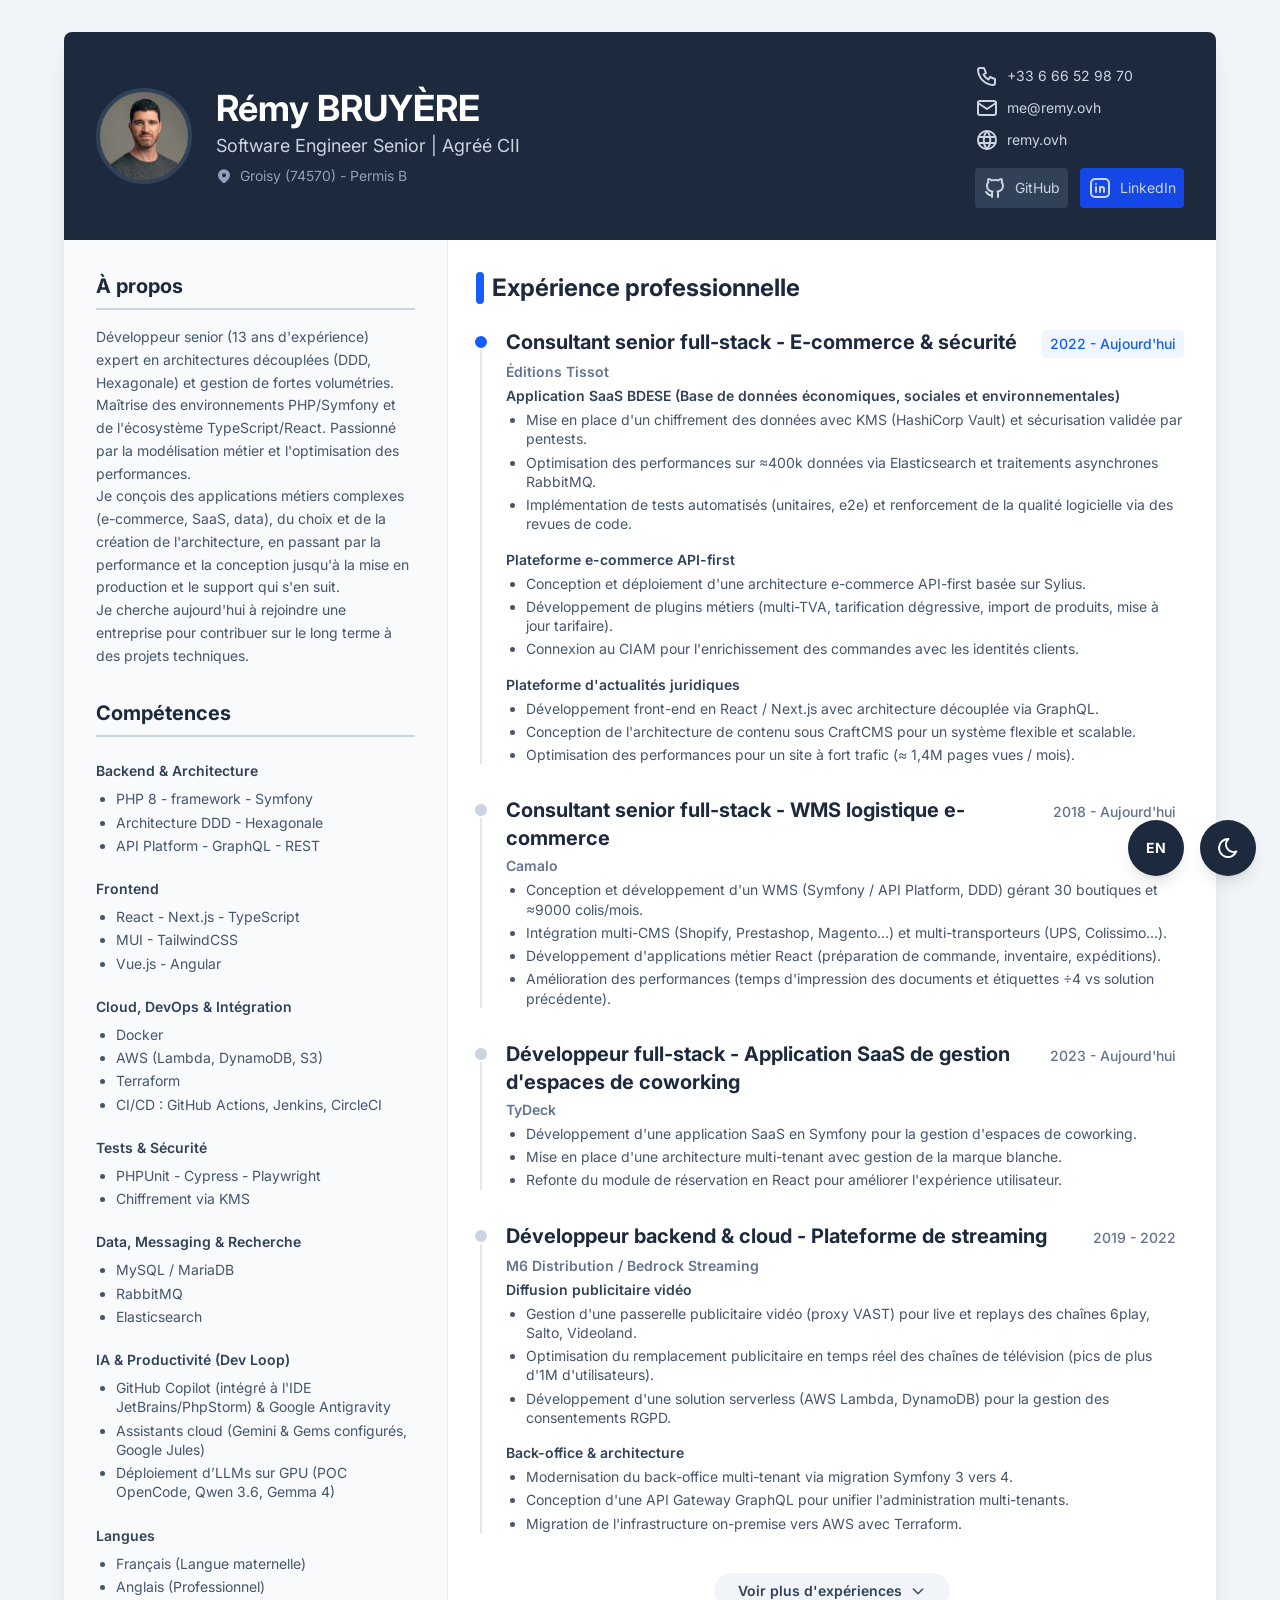
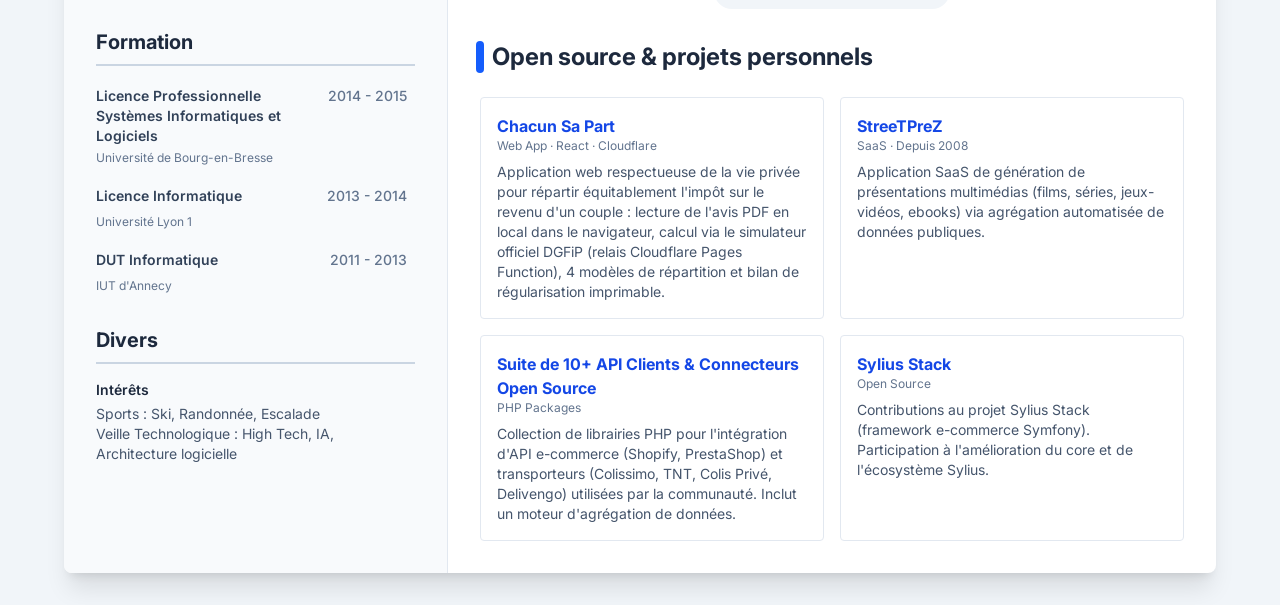
==== commit fd1318e7: "Deploy from resume-astro-gh-page (Astro): b9ea9b09292f61c9dc632352aa6f895abd9dbb2a rem42/resume-astr" ====
--- a/index.html
+++ b/index.html
@@ -1,4 +1,4 @@
-<!DOCTYPE html><html lang="fr"> <head><script>
+<!DOCTYPE html><html lang="fr"><head><script>
 			// Dark mode detection - runs before render to prevent flash
 			(function () {
 				const savedTheme = localStorage.getItem('theme');
@@ -8,4 +8,4 @@
 					document.documentElement.classList.add('dark');
 				}
 			})();
-		</script><meta charset="UTF-8"><meta name="viewport" content="width=device-width, initial-scale=1.0"><title>Rémy BRUYÈRE - Curriculum vitae - Software Engineer Senior</title><meta name="description" content="Consultant Développeur Freelance Expert PHP Symfony, React et PrestaShop. +10 ans d'expérience en E-commerce et Architecture Web complexe. Disponible en Suisse Romande (Frontalier), sur Annecy et en Remote."><link href="https://fonts.googleapis.com/css2?family=Inter:wght@300;400;600;700&display=swap" rel="stylesheet"><link rel="icon" type="image/png" href="/favicon-96x96.png" sizes="96x96"><link rel="icon" type="image/svg+xml" href="/favicon.svg"><link rel="shortcut icon" href="/favicon.ico"><link rel="apple-touch-icon" sizes="180x180" href="/apple-touch-icon.png"><meta name="apple-mobile-web-app-title" content="Rémy BRUYERE"><link rel="manifest" href="/site.webmanifest"><meta name="generator" content="Astro v6.4.6"><link rel="stylesheet" href="/_astro/ThemeToggle.Do_FVetc.css"><script type="module" src="/_astro/page.vzY--OHv.js"></script></head> <body class="bg-slate-100 dark:bg-slate-900 text-slate-800 dark:text-slate-200 py-8 px-4 print:p-0 print:bg-white transition-colors duration-300"> <div class="max-w-6xl mx-auto bg-white dark:bg-slate-800 shadow-xl rounded-lg overflow-hidden print:shadow-none print:w-[210mm] print:min-h-[297mm] transition-colors duration-300">  <header class="bg-slate-800 text-white p-8 md:flex md:justify-between md:items-center print:bg-white print:text-slate-800 print:px-4 print:pb-4 print:pt-0 print:flex print:flex-row print:justify-between print:items-center print:mb-2"> <div class="flex items-center gap-6"> <div class="h-24 w-24 rounded-full bg-slate-600 flex items-center justify-center text-3xl font-bold border-4 border-slate-700 shrink-0 overflow-hidden"> <img src="/_astro/Remy_BRUYERE_small.B9lpAZHT_1zaGDk.webp" alt="Photo de profil de Rémy BRUYÈRE" loading="eager" decoding="async" width="352" height="471" class="w-full h-full object-cover object-top"> </div> <div> <h1 class="text-3xl md:text-4xl font-bold print:text-2xl">Rémy BRUYÈRE</h1> <p class="text-lg text-slate-300 print:text-slate-800 mt-1 print:text-base">Software Engineer Senior</p>  <p class="text-sm text-slate-400 mt-2 flex flex-wrap gap-2 leading-4"> <svg xmlns="http://www.w3.org/2000/svg" width="16" height="16" viewBox="0 0 24 24" fill="currentColor" class="icon icon-tabler icons-tabler-filled icon-tabler-map-pin"> <path stroke="none" d="M0 0h24v24H0z" fill="none"></path> <path d="M18.364 4.636a9 9 0 0 1 .203 12.519l-.203 .21l-4.243 4.242a3 3 0 0 1 -4.097 .135l-.144 -.135l-4.244 -4.243a9 9 0 0 1 12.728 -12.728zm-6.364 3.364a3 3 0 1 0 0 6a3 3 0 0 0 0 -6"></path> </svg> <span>Groisy (74570) - Permis B</span> </p> </div> </div> <div class="mt-6 md:mt-0 flex flex-col gap-2 text-sm text-slate-300 print:text-slate-800 print:mt-0"> <a href="tel:+33666529870" class="hover:text-white transition flex items-center gap-2"> <span> <svg xmlns="http://www.w3.org/2000/svg" width="24" height="24" viewBox="0 0 24 24" fill="none" stroke="currentColor" stroke-width="2" stroke-linecap="round" stroke-linejoin="round" class="icon icon-tabler icons-tabler-outline icon-tabler-phone"> <path stroke="none" d="M0 0h24v24H0z" fill="none"></path> <path d="M5 4h4l2 5l-2.5 1.5a11 11 0 0 0 5 5l1.5 -2.5l5 2v4a2 2 0 0 1 -2 2a16 16 0 0 1 -15 -15a2 2 0 0 1 2 -2"></path> </svg>   </span> +33 6 66 52 98 70 </a><a href="mailto:me@remy.ovh" class="hover:text-white transition flex items-center gap-2"> <span>  <svg xmlns="http://www.w3.org/2000/svg" width="24" height="24" viewBox="0 0 24 24" fill="none" stroke="currentColor" stroke-width="2" stroke-linecap="round" stroke-linejoin="round" class="icon icon-tabler icons-tabler-outline icon-tabler-mail"> <path stroke="none" d="M0 0h24v24H0z" fill="none"></path> <path d="M3 7a2 2 0 0 1 2 -2h14a2 2 0 0 1 2 2v10a2 2 0 0 1 -2 2h-14a2 2 0 0 1 -2 -2v-10"></path> <path d="M3 7l9 6l9 -6"></path> </svg>  </span> me@remy.ovh </a><a href="//remy.ovh" class="hover:text-white transition flex items-center gap-2" target="_blank" rel="noopener noreferrer"> <span>   <svg xmlns="http://www.w3.org/2000/svg" width="24" height="24" viewBox="0 0 24 24" fill="none" stroke="currentColor" stroke-width="2" stroke-linecap="round" stroke-linejoin="round" class="icon icon-tabler icons-tabler-outline icon-tabler-world"> <path stroke="none" d="M0 0h24v24H0z" fill="none"></path> <path d="M3 12a9 9 0 1 0 18 0a9 9 0 0 0 -18 0"></path> <path d="M3.6 9h16.8"></path> <path d="M3.6 15h16.8"></path> <path d="M11.5 3a17 17 0 0 0 0 18"></path> <path d="M12.5 3a17 17 0 0 1 0 18"></path> </svg> </span> remy.ovh </a> <div class="flex gap-3 mt-2 print:hidden"> <a href="https://github.com/rem42" target="_blank" rel="noopener noreferrer" class="bg-slate-700 hover:bg-slate-600 p-2 rounded transition flex items-center gap-2" title="rem42"> <svg xmlns="http://www.w3.org/2000/svg" width="24" height="24" viewBox="0 0 24 24" fill="none" stroke="currentColor" stroke-width="2" stroke-linecap="round" stroke-linejoin="round" class="icon icon-tabler icons-tabler-outline icon-tabler-brand-github"> <path stroke="none" d="M0 0h24v24H0z" fill="none"></path> <path d="M9 19c-4.3 1.4 -4.3 -2.5 -6 -3m12 5v-3.5c0 -1 .1 -1.4 -.5 -2c2.8 -.3 5.5 -1.4 5.5 -6a4.6 4.6 0 0 0 -1.3 -3.2a4.2 4.2 0 0 0 -.1 -3.2s-1.1 -.3 -3.5 1.3a12.3 12.3 0 0 0 -6.2 0c-2.4 -1.6 -3.5 -1.3 -3.5 -1.3a4.2 4.2 0 0 0 -.1 3.2a4.6 4.6 0 0 0 -1.3 3.2c0 4.6 2.7 5.7 5.5 6c-.6 .6 -.6 1.2 -.5 2v3.5"></path> </svg> GitHub </a><a href="https://linkedin.com/in/remy-bruyere" target="_blank" rel="noopener noreferrer" class="bg-blue-700 hover:bg-blue-600 p-2 rounded transition flex items-center gap-2" title="remy-bruyere"> <svg xmlns="http://www.w3.org/2000/svg" width="24" height="24" viewBox="0 0 24 24" fill="none" stroke="currentColor" stroke-width="2" stroke-linecap="round" stroke-linejoin="round" class="icon icon-tabler icons-tabler-outline icon-tabler-brand-linkedin"> <path stroke="none" d="M0 0h24v24H0z" fill="none"></path> <path d="M8 11v5"></path> <path d="M8 8v.01"></path> <path d="M12 16v-5"></path> <path d="M16 16v-3a2 2 0 1 0 -4 0"></path> <path d="M3 7a4 4 0 0 1 4 -4h10a4 4 0 0 1 4 4v10a4 4 0 0 1 -4 4h-10a4 4 0 0 1 -4 -4l0 -10"></path> </svg> LinkedIn </a> </div> </div> </header> <div class="grid grid-cols-1 md:grid-cols-3 print:block"> <aside class="bg-slate-50 dark:bg-slate-700 p-8 border-r border-slate-200 dark:border-slate-600 md:col-span-1 print:w-full print:border-r-0 print:mb-4 print:bg-white print:p-0 transition-colors duration-300"> <section class="mb-8 print:mb-0"> <h2 class="text-xl font-bold text-slate-800 dark:text-slate-100 border-b-2 border-slate-300 dark:border-slate-500 pb-2 mb-4 print:pb-0 print:mb-2"> À propos </h2> <p class="text-sm text-slate-600 dark:text-slate-300 leading-relaxed">Développeur senior (13 ans d'expérience) expert en architectures découplées (DDD, Hexagonale) et gestion de fortes volumétries. Maîtrise des environnements PHP/Symfony et de l'écosystème TypeScript/React. Passionné par la modélisation métier et l'optimisation des performances.<br/>Je conçois des applications métiers complexes (e-commerce, SaaS, data), du choix et de la création de l'architecture, en passant par la performance et la conception jusqu'à la mise en production et le support qui s'en suit.<br/>Je cherche aujourd'hui à rejoindre une entreprise pour contribuer sur le long terme à des projets techniques.</p> </section> <section class="mb-8 print:mb-4 print:hidden"> <h2 class="text-xl font-bold text-slate-800 dark:text-slate-100 border-b-2 border-slate-300 dark:border-slate-500 pb-2 mb-6 print:pb-0 print:mb-4 print:mt-8"> Compétences </h2> <div class="space-y-6 print:flex print:flex-col print:gap-3 print:space-y-0"> <div> <h3 class="font-semibold text-slate-700 dark:text-slate-200 mb-2 text-sm print:mb-1 "> Backend &amp; Architecture </h3> <ul class="list-disc list-outside pl-5 space-y-1 text-sm text-slate-600 dark:text-slate-300"> <li class="leading-snug text-slate-600 dark:text-slate-300 text-sm">PHP 8 - framework - Symfony</li><li class="leading-snug text-slate-600 dark:text-slate-300 text-sm">Architecture DDD - Hexagonale</li><li class="leading-snug text-slate-600 dark:text-slate-300 text-sm">API Platform - GraphQL - REST</li> </ul> </div><div> <h3 class="font-semibold text-slate-700 dark:text-slate-200 mb-2 text-sm print:mb-1 mt-6 print:mt-0"> Frontend </h3> <ul class="list-disc list-outside pl-5 space-y-1 text-sm text-slate-600 dark:text-slate-300"> <li class="leading-snug text-slate-600 dark:text-slate-300 text-sm">React - Next.js - TypeScript</li><li class="leading-snug text-slate-600 dark:text-slate-300 text-sm">MUI - TailwindCSS</li><li class="leading-snug text-slate-600 dark:text-slate-300 text-sm">Vue.js - Angular</li> </ul> </div><div> <h3 class="font-semibold text-slate-700 dark:text-slate-200 mb-2 text-sm print:mb-1 mt-6 print:mt-0"> Cloud, DevOps &amp; Intégration </h3> <ul class="list-disc list-outside pl-5 space-y-1 text-sm text-slate-600 dark:text-slate-300"> <li class="leading-snug text-slate-600 dark:text-slate-300 text-sm">Docker</li><li class="leading-snug text-slate-600 dark:text-slate-300 text-sm">AWS (Lambda, DynamoDB, S3)</li><li class="leading-snug text-slate-600 dark:text-slate-300 text-sm">Terraform</li><li class="leading-snug text-slate-600 dark:text-slate-300 text-sm">CI/CD : GitHub Actions, Jenkins, CircleCI</li> </ul> </div><div> <h3 class="font-semibold text-slate-700 dark:text-slate-200 mb-2 text-sm print:mb-1 mt-6 print:mt-0"> Tests &amp; Sécurité </h3> <ul class="list-disc list-outside pl-5 space-y-1 text-sm text-slate-600 dark:text-slate-300"> <li class="leading-snug text-slate-600 dark:text-slate-300 text-sm">PHPUnit - Cypress - Playwright</li><li class="leading-snug text-slate-600 dark:text-slate-300 text-sm">Chiffrement via KMS</li> </ul> </div><div> <h3 class="font-semibold text-slate-700 dark:text-slate-200 mb-2 text-sm print:mb-1 mt-6 print:mt-0"> Data, Messaging &amp; Recherche </h3> <ul class="list-disc list-outside pl-5 space-y-1 text-sm text-slate-600 dark:text-slate-300"> <li class="leading-snug text-slate-600 dark:text-slate-300 text-sm">MySQL / MariaDB</li><li class="leading-snug text-slate-600 dark:text-slate-300 text-sm">RabbitMQ</li><li class="leading-snug text-slate-600 dark:text-slate-300 text-sm">Elasticsearch</li> </ul> </div><div> <h3 class="font-semibold text-slate-700 dark:text-slate-200 mb-2 text-sm print:mb-1 mt-6 print:mt-0"> IA &amp; Productivité (Dev Loop) </h3> <ul class="list-disc list-outside pl-5 space-y-1 text-sm text-slate-600 dark:text-slate-300"> <li class="leading-snug text-slate-600 dark:text-slate-300 text-sm">GitHub Copilot (intégré à l&#39;IDE JetBrains/PhpStorm) &amp; Google Antigravity</li><li class="leading-snug text-slate-600 dark:text-slate-300 text-sm">Assistants cloud (Gemini &amp; Gems configurés, Google Jules)</li><li class="leading-snug text-slate-600 dark:text-slate-300 text-sm">Déploiement d’LLMs sur GPU (POC OpenCode, Qwen 3.6, Gemma 4)</li> </ul> </div><div> <h3 class="font-semibold text-slate-700 dark:text-slate-200 mb-2 text-sm print:mb-1 mt-6 print:mt-0"> Langues </h3> <ul class="list-disc list-outside pl-5 space-y-1 text-sm text-slate-600 dark:text-slate-300"> <li class="leading-snug text-slate-600 dark:text-slate-300 text-sm">Français (Langue maternelle)</li><li class="leading-snug text-slate-600 dark:text-slate-300 text-sm">Anglais (Professionnel)</li> </ul> </div> </div> </section> <section class="mb-8 print:mb-4 print:hidden"> <h2 class="text-xl font-bold text-slate-800 dark:text-slate-100 border-b-2 border-slate-300 dark:border-slate-500 pb-2 mb-4 print:pb-0 print:mb-4"> Formation </h2> <div class="space-y-4"> <div> <div class="flex flex-col sm:flex-row sm:justify-between sm:items-baseline mb-1"> <h3 class="font-semibold text-sm text-slate-700 dark:text-slate-100">Licence Professionnelle Systèmes Informatiques et Logiciels</h3> <span class="text-sm font-medium px-2 py-1 rounded whitespace-nowrap transition-colors duration-300 text-slate-500 dark:text-slate-400 group-hover:text-blue-600 dark:group-hover:text-blue-400 group-hover:bg-blue-50 dark:group-hover:bg-blue-900/30 print:text-slate-500 print:bg-white"> 2014 - 2015 </span> </div> <p class="text-xs text-slate-500 dark:text-slate-400">Université de Bourg-en-Bresse</p> </div><div> <div class="flex flex-col sm:flex-row sm:justify-between sm:items-baseline mb-1"> <h3 class="font-semibold text-sm text-slate-700 dark:text-slate-100">Licence Informatique</h3> <span class="text-sm font-medium px-2 py-1 rounded whitespace-nowrap transition-colors duration-300 text-slate-500 dark:text-slate-400 group-hover:text-blue-600 dark:group-hover:text-blue-400 group-hover:bg-blue-50 dark:group-hover:bg-blue-900/30 print:text-slate-500 print:bg-white"> 2013 - 2014 </span> </div> <p class="text-xs text-slate-500 dark:text-slate-400">Université Lyon 1</p> </div><div> <div class="flex flex-col sm:flex-row sm:justify-between sm:items-baseline mb-1"> <h3 class="font-semibold text-sm text-slate-700 dark:text-slate-100">DUT Informatique</h3> <span class="text-sm font-medium px-2 py-1 rounded whitespace-nowrap transition-colors duration-300 text-slate-500 dark:text-slate-400 group-hover:text-blue-600 dark:group-hover:text-blue-400 group-hover:bg-blue-50 dark:group-hover:bg-blue-900/30 print:text-slate-500 print:bg-white"> 2011 - 2013 </span> </div> <p class="text-xs text-slate-500 dark:text-slate-400">IUT d&#39;Annecy</p> </div> </div> </section> <section class="print:hidden"> <h2 class="text-xl font-bold text-slate-800 dark:text-slate-100 border-b-2 border-slate-300 dark:border-slate-500 pb-2 mb-4 print:pb-0 print:mb-4 print:hidden"> Divers </h2>  <div class="print:hidden"> <h3 class="font-semibold text-sm mb-1 text-slate-800 dark:text-slate-100">Intérêts</h3> <p class="text-sm text-slate-600 dark:text-slate-300"> Sports : Ski, Randonnée, Escalade </p><p class="text-sm text-slate-600 dark:text-slate-300"> Veille Technologique : High Tech, IA, Architecture logicielle </p> </div> </section> </aside> <main class="p-8 md:col-span-2 print:p-0 print:w-full"> <section class="mb-8 print:mb-4"> <h2 class="text-2xl font-bold text-slate-800 dark:text-slate-100 mb-6 flex items-center gap-2 print:text-xl print:mb-4 print:border-b-2 print:border-slate-300"> <span class="bg-blue-600 dark:bg-blue-500 w-2 h-8 rounded -ms-1 print:ms-1 print:h-6 print:hidden"></span> Expérience professionnelle </h2> <div class="flex flex-col print:block"> <div class="group mb-8 relative border-l-2 border-slate-200 dark:border-slate-600 hover:border-blue-400 pl-6 print:break-inside-avoid transition-colors duration-300   print:ms-0 print:mb-6 print:border-0 print:pl-0">  <div class="absolute -left-2.25 w-4 h-4 rounded-full border-2 border-white dark:border-slate-800 transition-colors duration-300 before:content-[''] before:absolute before:w-0.5 before:h-2 before:bg-white dark:before:bg-slate-800 before:-top-2 before:left-1/2 before:-translate-x-1/2 top-1.5 bg-blue-600 dark:bg-blue-500 print:hidden"></div>  <div class="flex flex-col sm:flex-row sm:justify-between sm:items-baseline mb-1"> <h3 class="text-xl font-bold text-slate-800 dark:text-slate-100 print:text-lg">Consultant senior full-stack - E-commerce &amp; sécurité</h3> <span class="text-sm font-medium px-2 py-1 rounded whitespace-nowrap transition-colors duration-300 text-blue-600 dark:text-blue-400 bg-blue-50 dark:bg-blue-900/30 print:text-slate-500 print:bg-white"> 2022 - Aujourd&#39;hui </span> </div> <p class="text-sm font-semibold text-slate-500 dark:text-slate-400 mb-1">Éditions Tissot</p> <div class="mb-4 last:mb-0 print:mb-2"> <h4 class="font-semibold text-slate-700 dark:text-slate-200 mb-1 text-sm">Application SaaS BDESE (Base de données économiques, sociales et environnementales)</h4> <ul class="list-disc list-outside pl-5 space-y-1"> <li class="leading-snug text-slate-600 dark:text-slate-300 text-sm">Mise en place d'un chiffrement des données avec KMS (HashiCorp Vault) et sécurisation validée par pentests.</li><li class="leading-snug text-slate-600 dark:text-slate-300 text-sm">Optimisation des performances sur ≈400k données via Elasticsearch et traitements asynchrones RabbitMQ.</li><li class="leading-snug text-slate-600 dark:text-slate-300 text-sm">Implémentation de tests automatisés (unitaires, e2e) et renforcement de la qualité logicielle via des revues de code.</li> </ul>  </div><div class="mb-4 last:mb-0 print:mb-2"> <h4 class="font-semibold text-slate-700 dark:text-slate-200 mb-1 text-sm">Plateforme e-commerce API-first</h4> <ul class="list-disc list-outside pl-5 space-y-1"> <li class="leading-snug text-slate-600 dark:text-slate-300 text-sm">Conception et déploiement d'une architecture e-commerce API-first basée sur Sylius.</li><li class="leading-snug text-slate-600 dark:text-slate-300 text-sm">Développement de plugins métiers (multi-TVA, tarification dégressive, import de produits, mise à jour tarifaire).</li><li class="leading-snug text-slate-600 dark:text-slate-300 text-sm">Connexion au CIAM pour l'enrichissement des commandes avec les identités clients.</li> </ul>  </div><div class="mb-4 last:mb-0 print:mb-2"> <h4 class="font-semibold text-slate-700 dark:text-slate-200 mb-1 text-sm">Plateforme d&#39;actualités juridiques</h4> <ul class="list-disc list-outside pl-5 space-y-1"> <li class="leading-snug text-slate-600 dark:text-slate-300 text-sm">Développement front-end en React / Next.js avec architecture découplée via GraphQL.</li><li class="leading-snug text-slate-600 dark:text-slate-300 text-sm">Conception de l'architecture de contenu sous CraftCMS pour un système flexible et scalable.</li><li class="leading-snug text-slate-600 dark:text-slate-300 text-sm">Optimisation des performances pour un site à fort trafic (≈ 1,4M pages vues / mois).</li> </ul>  </div> </div><div class="group mb-8 relative border-l-2 border-slate-200 dark:border-slate-600 hover:border-blue-400 pl-6 print:break-inside-avoid transition-colors duration-300   print:ms-0 print:mb-6 print:border-0 print:pl-0">  <div class="absolute -left-2.25 w-4 h-4 rounded-full border-2 border-white dark:border-slate-800 transition-colors duration-300 before:content-[''] before:absolute before:w-0.5 before:h-2 before:bg-white dark:before:bg-slate-800 before:-top-2 before:left-1/2 before:-translate-x-1/2 top-1.5 bg-slate-300 dark:bg-slate-500 group-hover:bg-blue-600 dark:group-hover:bg-blue-500 print:hidden"></div>  <div class="flex flex-col sm:flex-row sm:justify-between sm:items-baseline mb-1"> <h3 class="text-xl font-bold text-slate-800 dark:text-slate-100 print:text-lg">Consultant senior full-stack - WMS logistique e-commerce</h3> <span class="text-sm font-medium px-2 py-1 rounded whitespace-nowrap transition-colors duration-300 text-slate-500 dark:text-slate-400 group-hover:text-blue-600 dark:group-hover:text-blue-400 group-hover:bg-blue-50 dark:group-hover:bg-blue-900/30 print:text-slate-500 print:bg-white"> 2018 - Aujourd&#39;hui </span> </div> <p class="text-sm font-semibold text-slate-500 dark:text-slate-400 mb-1">Camalo</p> <div class="mb-4 last:mb-0 print:mb-2">  <ul class="list-disc list-outside pl-5 space-y-1"> <li class="leading-snug text-slate-600 dark:text-slate-300 text-sm">Conception et développement d'un WMS (Symfony / API Platform, DDD) gérant 30 boutiques et ≈9000 colis/mois.</li><li class="leading-snug text-slate-600 dark:text-slate-300 text-sm">Intégration multi-CMS (Shopify, Prestashop, Magento...) et multi-transporteurs (UPS, Colissimo...).</li><li class="leading-snug text-slate-600 dark:text-slate-300 text-sm">Développement d'applications métier React (préparation de commande, inventaire, expéditions).</li><li class="leading-snug text-slate-600 dark:text-slate-300 text-sm">Amélioration des performances (temps d'impression des documents et étiquettes ÷4 vs solution précédente).</li> </ul>  </div> </div><div class="group mb-8 relative border-l-2 border-slate-200 dark:border-slate-600 hover:border-blue-400 pl-6 print:break-inside-avoid transition-colors duration-300  print:hidden print:ms-0 print:mb-6 print:border-0 print:pl-0">  <div class="absolute -left-2.25 w-4 h-4 rounded-full border-2 border-white dark:border-slate-800 transition-colors duration-300 before:content-[''] before:absolute before:w-0.5 before:h-2 before:bg-white dark:before:bg-slate-800 before:-top-2 before:left-1/2 before:-translate-x-1/2 top-1.5 bg-slate-300 dark:bg-slate-500 group-hover:bg-blue-600 dark:group-hover:bg-blue-500 print:hidden"></div>  <div class="flex flex-col sm:flex-row sm:justify-between sm:items-baseline mb-1"> <h3 class="text-xl font-bold text-slate-800 dark:text-slate-100 print:text-lg">Développeur full-stack - Application SaaS de gestion d&#39;espaces de coworking</h3> <span class="text-sm font-medium px-2 py-1 rounded whitespace-nowrap transition-colors duration-300 text-slate-500 dark:text-slate-400 group-hover:text-blue-600 dark:group-hover:text-blue-400 group-hover:bg-blue-50 dark:group-hover:bg-blue-900/30 print:text-slate-500 print:bg-white"> 2023 - Aujourd&#39;hui </span> </div> <p class="text-sm font-semibold text-slate-500 dark:text-slate-400 mb-1">TyDeck</p> <div class="mb-4 last:mb-0 print:mb-2">  <ul class="list-disc list-outside pl-5 space-y-1"> <li class="leading-snug text-slate-600 dark:text-slate-300 text-sm">Développement d'une application SaaS en Symfony pour la gestion d'espaces de coworking.</li><li class="leading-snug text-slate-600 dark:text-slate-300 text-sm">Mise en place d'une architecture multi-tenant avec gestion de la marque blanche.</li><li class="leading-snug text-slate-600 dark:text-slate-300 text-sm">Refonte du module de réservation en React pour améliorer l'expérience utilisateur.</li> </ul>  </div> </div><div class="group mb-8 relative border-l-2 border-slate-200 dark:border-slate-600 hover:border-blue-400 pl-6 print:break-inside-avoid transition-colors duration-300   print:ms-0 print:mb-6 print:border-0 print:pl-0">  <div class="absolute -left-2.25 w-4 h-4 rounded-full border-2 border-white dark:border-slate-800 transition-colors duration-300 before:content-[''] before:absolute before:w-0.5 before:h-2 before:bg-white dark:before:bg-slate-800 before:-top-2 before:left-1/2 before:-translate-x-1/2 top-1.5 bg-slate-300 dark:bg-slate-500 group-hover:bg-blue-600 dark:group-hover:bg-blue-500 print:hidden"></div>  <div class="flex flex-col sm:flex-row sm:justify-between sm:items-baseline mb-1"> <h3 class="text-xl font-bold text-slate-800 dark:text-slate-100 print:text-lg">Développeur backend &amp; cloud - Plateforme de streaming</h3> <span class="text-sm font-medium px-2 py-1 rounded whitespace-nowrap transition-colors duration-300 text-slate-500 dark:text-slate-400 group-hover:text-blue-600 dark:group-hover:text-blue-400 group-hover:bg-blue-50 dark:group-hover:bg-blue-900/30 print:text-slate-500 print:bg-white"> 2019 - 2022 </span> </div> <p class="text-sm font-semibold text-slate-500 dark:text-slate-400 mb-1">M6 Distribution / Bedrock Streaming</p> <div class="mb-4 last:mb-0 print:mb-2"> <h4 class="font-semibold text-slate-700 dark:text-slate-200 mb-1 text-sm">Diffusion publicitaire vidéo</h4> <ul class="list-disc list-outside pl-5 space-y-1"> <li class="leading-snug text-slate-600 dark:text-slate-300 text-sm">Gestion d'une passerelle publicitaire vidéo (proxy VAST) pour live et replays des chaînes 6play, Salto, Videoland.</li><li class="leading-snug text-slate-600 dark:text-slate-300 text-sm">Optimisation du remplacement publicitaire en temps réel des chaînes de télévision (pics de plus d'1M d'utilisateurs).</li><li class="leading-snug text-slate-600 dark:text-slate-300 text-sm">Développement d'une solution serverless (AWS Lambda, DynamoDB) pour la gestion des consentements RGPD.</li> </ul>  </div><div class="mb-4 last:mb-0 print:mb-2"> <h4 class="font-semibold text-slate-700 dark:text-slate-200 mb-1 text-sm">Back-office &amp; architecture</h4> <ul class="list-disc list-outside pl-5 space-y-1"> <li class="leading-snug text-slate-600 dark:text-slate-300 text-sm">Modernisation du back-office multi-tenant via migration Symfony 3 vers 4.</li><li class="leading-snug text-slate-600 dark:text-slate-300 text-sm">Conception d'une API Gateway GraphQL pour unifier l'administration multi-tenants.</li><li class="leading-snug text-slate-600 dark:text-slate-300 text-sm">Migration de l'infrastructure on-premise vers AWS avec Terraform.</li> </ul>  </div> </div><div class="group mb-8 relative border-l-2 border-slate-200 dark:border-slate-600 hover:border-blue-400 pl-6 print:break-inside-avoid transition-colors duration-300 hidden more-experience print:hidden  print:ms-0 print:mb-6 print:border-0 print:pl-0">  <div class="absolute -left-2.25 w-4 h-4 rounded-full border-2 border-white dark:border-slate-800 transition-colors duration-300 before:content-[''] before:absolute before:w-0.5 before:h-2 before:bg-white dark:before:bg-slate-800 before:-top-2 before:left-1/2 before:-translate-x-1/2 top-1.5 bg-slate-300 dark:bg-slate-500 group-hover:bg-blue-600 dark:group-hover:bg-blue-500 print:hidden"></div>  <div class="flex flex-col sm:flex-row sm:justify-between sm:items-baseline mb-1"> <h3 class="text-xl font-bold text-slate-800 dark:text-slate-100 print:text-lg">Développeur Full-Stack - SaaS RH</h3> <span class="text-sm font-medium px-2 py-1 rounded whitespace-nowrap transition-colors duration-300 text-slate-500 dark:text-slate-400 group-hover:text-blue-600 dark:group-hover:text-blue-400 group-hover:bg-blue-50 dark:group-hover:bg-blue-900/30 print:text-slate-500 print:bg-white"> 2018 - 2019 </span> </div> <p class="text-sm font-semibold text-slate-500 dark:text-slate-400 mb-1">Éditions Tissot</p> <div class="mb-4 last:mb-0 print:mb-2">  <ul class="list-disc list-outside pl-5 space-y-1"> <li class="leading-snug text-slate-600 dark:text-slate-300 text-sm">Développement d'une application SaaS RH sur architecture microservices (Symfony, RabbitMQ).</li><li class="leading-snug text-slate-600 dark:text-slate-300 text-sm">Implémentation du front-end en Angular avec communication inter-services.</li><li class="leading-snug text-slate-600 dark:text-slate-300 text-sm">Mise en place de tests automatisés (PHPUnit, Behat, Cypress) pour sécuriser les livraisons.</li> </ul>  </div> </div><div class="group mb-8 relative border-l-2 border-slate-200 dark:border-slate-600 hover:border-blue-400 pl-6 print:break-inside-avoid transition-colors duration-300 hidden more-experience print:hidden  print:ms-0 print:mb-6 print:border-0 print:pl-0">  <div class="absolute -left-2.25 w-4 h-4 rounded-full border-2 border-white dark:border-slate-800 transition-colors duration-300 before:content-[''] before:absolute before:w-0.5 before:h-2 before:bg-white dark:before:bg-slate-800 before:-top-2 before:left-1/2 before:-translate-x-1/2 top-1.5 bg-slate-300 dark:bg-slate-500 group-hover:bg-blue-600 dark:group-hover:bg-blue-500 print:hidden"></div>  <div class="flex flex-col sm:flex-row sm:justify-between sm:items-baseline mb-1"> <h3 class="text-xl font-bold text-slate-800 dark:text-slate-100 print:text-lg">Consultant Freelance – Projets e-commerce &amp; web</h3> <span class="text-sm font-medium px-2 py-1 rounded whitespace-nowrap transition-colors duration-300 text-slate-500 dark:text-slate-400 group-hover:text-blue-600 dark:group-hover:text-blue-400 group-hover:bg-blue-50 dark:group-hover:bg-blue-900/30 print:text-slate-500 print:bg-white"> 2017 - Aujourd&#39;hui </span> </div> <p class="text-sm font-semibold text-slate-500 dark:text-slate-400 mb-1">Clients divers</p> <div class="mb-4 last:mb-0 print:mb-2">  <ul class="list-disc list-outside pl-5 space-y-1"> <li class="leading-snug text-slate-600 dark:text-slate-300 text-sm">Réalisation de migrations e-commerce complexes (Magento, PrestaShop, WooCommerce) avec reprise de données et continuité d'activité.</li><li class="leading-snug text-slate-600 dark:text-slate-300 text-sm">Développement de solutions sur mesure (Shopify, PrestaShop, WordPress) : modules spécifiques, automatisation des flux, intégrations API.</li><li class="leading-snug text-slate-600 dark:text-slate-300 text-sm">Conception et optimisation d'architectures web (modélisation des données, performance, hébergement) pour environnements e-commerce.</li> </ul>  </div> </div><div class="group mb-8 relative border-l-2 border-slate-200 dark:border-slate-600 hover:border-blue-400 pl-6 print:break-inside-avoid transition-colors duration-300 hidden more-experience print:hidden  print:ms-0 print:mb-6 print:border-0 print:pl-0">  <div class="absolute -left-2.25 w-4 h-4 rounded-full border-2 border-white dark:border-slate-800 transition-colors duration-300 before:content-[''] before:absolute before:w-0.5 before:h-2 before:bg-white dark:before:bg-slate-800 before:-top-2 before:left-1/2 before:-translate-x-1/2 top-1.5 bg-slate-300 dark:bg-slate-500 group-hover:bg-blue-600 dark:group-hover:bg-blue-500 print:hidden"></div>  <div class="flex flex-col sm:flex-row sm:justify-between sm:items-baseline mb-1"> <h3 class="text-xl font-bold text-slate-800 dark:text-slate-100 print:text-lg">Développeur Backend - E-commerce</h3> <span class="text-sm font-medium px-2 py-1 rounded whitespace-nowrap transition-colors duration-300 text-slate-500 dark:text-slate-400 group-hover:text-blue-600 dark:group-hover:text-blue-400 group-hover:bg-blue-50 dark:group-hover:bg-blue-900/30 print:text-slate-500 print:bg-white"> 2013 - 2018 </span> </div> <p class="text-sm font-semibold text-slate-500 dark:text-slate-400 mb-1">Cadeau Maestro</p> <div class="mb-4 last:mb-0 print:mb-2">  <ul class="list-disc list-outside pl-5 space-y-1"> <li class="leading-snug text-slate-600 dark:text-slate-300 text-sm">Développement et maintenance d'une plateforme e-commerce à fort trafic (PrestaShop).</li><li class="leading-snug text-slate-600 dark:text-slate-300 text-sm">Conception de modules sur mesure et évolution continue des fonctionnalités métier.</li><li class="leading-snug text-slate-600 dark:text-slate-300 text-sm">Prise de responsabilité progressive jusqu'au rôle de développeur principal.</li> </ul>  </div> </div> </div> <div class="flex justify-center mt-2 print:hidden"> <button id="toggle-experiences-btn" data-more="Voir plus d'expériences" data-less="Voir moins d'expériences" class="px-6 py-2 bg-slate-100 dark:bg-slate-700 text-slate-700 dark:text-slate-200 font-semibold rounded-full hover:bg-slate-200 dark:hover:bg-slate-600 transition-all text-sm group flex items-center gap-2 cursor-pointer"> <span>Voir plus d&#39;expériences</span> <svg xmlns="http://www.w3.org/2000/svg" class="h-4 w-4 transition-transform group-hover:translate-y-1" fill="none" viewBox="0 0 24 24" stroke="currentColor"> <path stroke-linecap="round" stroke-linejoin="round" stroke-width="2" d="M19 9l-7 7-7-7"></path> </svg> </button> </div> </section> <script type="module">const s=document.getElementById("toggle-experiences-btn");s&&s.addEventListener("click",function(){const o=document.querySelectorAll(".more-experience"),t=this.querySelector("span"),e=this.querySelector("svg");if(!t||!e)return;const n=s.getAttribute("data-more"),r=s.getAttribute("data-less");if(!n||!r)return;const i=t.innerText===n;o.forEach(c=>{c.classList.toggle("hidden")}),i?(t.innerText=r,e.classList.add("rotate-180"),e.classList.remove("group-hover:translate-y-1")):(t.innerText=n,e.classList.remove("rotate-180"),e.classList.add("group-hover:translate-y-1"))});</script> <div class="hidden print:block"> <section class="print:mb-4"> <h2 class="text-xl font-bold text-slate-800 dark:text-slate-100 border-b-2 border-slate-300 dark:border-slate-500 pb-2 mb-6 print:pb-0 print:mb-4 print:mt-8"> Compétences </h2> <div class="space-y-6 print:flex print:flex-col print:gap-3 print:space-y-0"> <div> <h3 class="font-semibold text-slate-700 dark:text-slate-200 mb-2 text-sm print:mb-1 "> Backend &amp; Architecture </h3> <ul class="list-disc list-outside pl-5 space-y-1 text-sm text-slate-600 dark:text-slate-300"> <li class="leading-snug text-slate-600 dark:text-slate-300 text-sm">PHP 8 - framework - Symfony</li><li class="leading-snug text-slate-600 dark:text-slate-300 text-sm">Architecture DDD - Hexagonale</li><li class="leading-snug text-slate-600 dark:text-slate-300 text-sm">API Platform - GraphQL - REST</li> </ul> </div><div> <h3 class="font-semibold text-slate-700 dark:text-slate-200 mb-2 text-sm print:mb-1 mt-6 print:mt-0"> Frontend </h3> <ul class="list-disc list-outside pl-5 space-y-1 text-sm text-slate-600 dark:text-slate-300"> <li class="leading-snug text-slate-600 dark:text-slate-300 text-sm">React - Next.js - TypeScript</li><li class="leading-snug text-slate-600 dark:text-slate-300 text-sm">MUI - TailwindCSS</li><li class="leading-snug text-slate-600 dark:text-slate-300 text-sm">Vue.js - Angular</li> </ul> </div><div> <h3 class="font-semibold text-slate-700 dark:text-slate-200 mb-2 text-sm print:mb-1 mt-6 print:mt-0"> Cloud, DevOps &amp; Intégration </h3> <ul class="list-disc list-outside pl-5 space-y-1 text-sm text-slate-600 dark:text-slate-300"> <li class="leading-snug text-slate-600 dark:text-slate-300 text-sm">Docker</li><li class="leading-snug text-slate-600 dark:text-slate-300 text-sm">AWS (Lambda, DynamoDB, S3)</li><li class="leading-snug text-slate-600 dark:text-slate-300 text-sm">Terraform</li><li class="leading-snug text-slate-600 dark:text-slate-300 text-sm">CI/CD : GitHub Actions, Jenkins, CircleCI</li> </ul> </div><div> <h3 class="font-semibold text-slate-700 dark:text-slate-200 mb-2 text-sm print:mb-1 mt-6 print:mt-0"> Tests &amp; Sécurité </h3> <ul class="list-disc list-outside pl-5 space-y-1 text-sm text-slate-600 dark:text-slate-300"> <li class="leading-snug text-slate-600 dark:text-slate-300 text-sm">PHPUnit - Cypress - Playwright</li><li class="leading-snug text-slate-600 dark:text-slate-300 text-sm">Chiffrement via KMS</li> </ul> </div><div> <h3 class="font-semibold text-slate-700 dark:text-slate-200 mb-2 text-sm print:mb-1 mt-6 print:mt-0"> Data, Messaging &amp; Recherche </h3> <ul class="list-disc list-outside pl-5 space-y-1 text-sm text-slate-600 dark:text-slate-300"> <li class="leading-snug text-slate-600 dark:text-slate-300 text-sm">MySQL / MariaDB</li><li class="leading-snug text-slate-600 dark:text-slate-300 text-sm">RabbitMQ</li><li class="leading-snug text-slate-600 dark:text-slate-300 text-sm">Elasticsearch</li> </ul> </div><div> <h3 class="font-semibold text-slate-700 dark:text-slate-200 mb-2 text-sm print:mb-1 mt-6 print:mt-0"> IA &amp; Productivité (Dev Loop) </h3> <ul class="list-disc list-outside pl-5 space-y-1 text-sm text-slate-600 dark:text-slate-300"> <li class="leading-snug text-slate-600 dark:text-slate-300 text-sm">GitHub Copilot (intégré à l&#39;IDE JetBrains/PhpStorm) &amp; Google Antigravity</li><li class="leading-snug text-slate-600 dark:text-slate-300 text-sm">Assistants cloud (Gemini &amp; Gems configurés, Google Jules)</li><li class="leading-snug text-slate-600 dark:text-slate-300 text-sm">Déploiement d’LLMs sur GPU (POC OpenCode, Qwen 3.6, Gemma 4)</li> </ul> </div><div> <h3 class="font-semibold text-slate-700 dark:text-slate-200 mb-2 text-sm print:mb-1 mt-6 print:mt-0"> Langues </h3> <ul class="list-disc list-outside pl-5 space-y-1 text-sm text-slate-600 dark:text-slate-300"> <li class="leading-snug text-slate-600 dark:text-slate-300 text-sm">Français (Langue maternelle)</li><li class="leading-snug text-slate-600 dark:text-slate-300 text-sm">Anglais (Professionnel)</li> </ul> </div> </div> </section> <!-- Projects are only included here for the printed version --> <div class="print:mb-4"> <section> <h2 class="text-2xl font-bold text-slate-800 dark:text-slate-100 mb-6 flex items-center gap-2 print:text-xl print:mb-4 print:border-b-2 print:border-slate-300"> <span class="bg-blue-600 dark:bg-blue-500 w-2 h-8 rounded -ms-1 print:ms-1 print:h-6 print:hidden"></span> Open source &amp; projets personnels </h2> <div class="hidden print:block"> <ul class="list-disc list-outside pl-5 space-y-1 text-sm text-slate-600 dark:text-slate-300"> <li class="leading-snug text-slate-600 dark:text-slate-300 text-sm">Contributions au projet Sylius Stack</li><li class="leading-snug text-slate-600 dark:text-slate-300 text-sm">Développement de librairies PHP d&#39;intégration API e-commerce et transporteurs</li><li class="leading-snug text-slate-600 dark:text-slate-300 text-sm">Création d&#39;un SaaS d&#39;agrégation de données (StreeTPreZ)</li> </ul> </div> <div class="grid grid-cols-1 md:grid-cols-2 gap-4 print:hidden"> <a href="https://streetprez.com" target="_blank" rel="noopener noreferrer" class="block p-4 bg-white dark:bg-slate-700 border border-slate-200 dark:border-slate-600 rounded hover:shadow-md dark:hover:shadow-slate-900/50 transition group"> <h3 class="font-bold text-blue-700 dark:text-blue-400 group-hover:underline">StreeTPreZ</h3> <p class="text-xs text-slate-500 dark:text-slate-400 mb-2">SaaS · Depuis 2008</p> <p class="text-sm text-slate-600 dark:text-slate-300">Application SaaS de génération de présentations multimédias (films, séries, jeux-vidéos, ebooks) via agrégation automatisée de données publiques.</p> </a><a href="https://github.com/rem42?tab=repositories&amp;q=scraper" target="_blank" rel="noopener noreferrer" class="block p-4 bg-white dark:bg-slate-700 border border-slate-200 dark:border-slate-600 rounded hover:shadow-md dark:hover:shadow-slate-900/50 transition group"> <h3 class="font-bold text-blue-700 dark:text-blue-400 group-hover:underline">Suite de 10+ API Clients &amp; Connecteurs Open Source</h3> <p class="text-xs text-slate-500 dark:text-slate-400 mb-2">PHP Packages</p> <p class="text-sm text-slate-600 dark:text-slate-300">Collection de librairies PHP pour l&#39;intégration d&#39;API e-commerce (Shopify, PrestaShop) et transporteurs (Colissimo, TNT, Colis Privé, Delivengo) utilisées par la communauté. Inclut un moteur d&#39;agrégation de données.</p> </a><a href="https://github.com/Sylius/Stack" target="_blank" rel="noopener noreferrer" class="block p-4 bg-white dark:bg-slate-700 border border-slate-200 dark:border-slate-600 rounded hover:shadow-md dark:hover:shadow-slate-900/50 transition group"> <h3 class="font-bold text-blue-700 dark:text-blue-400 group-hover:underline">Sylius Stack</h3> <p class="text-xs text-slate-500 dark:text-slate-400 mb-2">Open Source</p> <p class="text-sm text-slate-600 dark:text-slate-300">Contributions au projet Sylius Stack (framework e-commerce Symfony). Participation à l&#39;amélioration du core et de l&#39;écosystème Sylius.</p> </a> </div> </section> </div> <div class="print:mb-4"> <h2 class="text-xl font-bold text-slate-800 dark:text-slate-100 border-b-2 border-slate-300 dark:border-slate-500 pb-2 mb-4 print:pb-0 print:mb-4"> Formation </h2> <div class="space-y-4"> <div> <div class="flex flex-col sm:flex-row sm:justify-between sm:items-baseline mb-1"> <h3 class="font-semibold text-sm text-slate-700 dark:text-slate-100">Licence Professionnelle Systèmes Informatiques et Logiciels</h3> <span class="text-sm font-medium px-2 py-1 rounded whitespace-nowrap transition-colors duration-300 text-slate-500 dark:text-slate-400 group-hover:text-blue-600 dark:group-hover:text-blue-400 group-hover:bg-blue-50 dark:group-hover:bg-blue-900/30 print:text-slate-500 print:bg-white"> 2014 - 2015 </span> </div> <p class="text-xs text-slate-500 dark:text-slate-400">Université de Bourg-en-Bresse</p> </div><div> <div class="flex flex-col sm:flex-row sm:justify-between sm:items-baseline mb-1"> <h3 class="font-semibold text-sm text-slate-700 dark:text-slate-100">Licence Informatique</h3> <span class="text-sm font-medium px-2 py-1 rounded whitespace-nowrap transition-colors duration-300 text-slate-500 dark:text-slate-400 group-hover:text-blue-600 dark:group-hover:text-blue-400 group-hover:bg-blue-50 dark:group-hover:bg-blue-900/30 print:text-slate-500 print:bg-white"> 2013 - 2014 </span> </div> <p class="text-xs text-slate-500 dark:text-slate-400">Université Lyon 1</p> </div><div> <div class="flex flex-col sm:flex-row sm:justify-between sm:items-baseline mb-1"> <h3 class="font-semibold text-sm text-slate-700 dark:text-slate-100">DUT Informatique</h3> <span class="text-sm font-medium px-2 py-1 rounded whitespace-nowrap transition-colors duration-300 text-slate-500 dark:text-slate-400 group-hover:text-blue-600 dark:group-hover:text-blue-400 group-hover:bg-blue-50 dark:group-hover:bg-blue-900/30 print:text-slate-500 print:bg-white"> 2011 - 2013 </span> </div> <p class="text-xs text-slate-500 dark:text-slate-400">IUT d&#39;Annecy</p> </div> </div> </div> </div> <div class="print:hidden"> <section> <h2 class="text-2xl font-bold text-slate-800 dark:text-slate-100 mb-6 flex items-center gap-2 print:text-xl print:mb-4 print:border-b-2 print:border-slate-300"> <span class="bg-blue-600 dark:bg-blue-500 w-2 h-8 rounded -ms-1 print:ms-1 print:h-6 print:hidden"></span> Open source &amp; projets personnels </h2> <div class="hidden print:block"> <ul class="list-disc list-outside pl-5 space-y-1 text-sm text-slate-600 dark:text-slate-300"> <li class="leading-snug text-slate-600 dark:text-slate-300 text-sm">Contributions au projet Sylius Stack</li><li class="leading-snug text-slate-600 dark:text-slate-300 text-sm">Développement de librairies PHP d&#39;intégration API e-commerce et transporteurs</li><li class="leading-snug text-slate-600 dark:text-slate-300 text-sm">Création d&#39;un SaaS d&#39;agrégation de données (StreeTPreZ)</li> </ul> </div> <div class="grid grid-cols-1 md:grid-cols-2 gap-4 print:hidden"> <a href="https://streetprez.com" target="_blank" rel="noopener noreferrer" class="block p-4 bg-white dark:bg-slate-700 border border-slate-200 dark:border-slate-600 rounded hover:shadow-md dark:hover:shadow-slate-900/50 transition group"> <h3 class="font-bold text-blue-700 dark:text-blue-400 group-hover:underline">StreeTPreZ</h3> <p class="text-xs text-slate-500 dark:text-slate-400 mb-2">SaaS · Depuis 2008</p> <p class="text-sm text-slate-600 dark:text-slate-300">Application SaaS de génération de présentations multimédias (films, séries, jeux-vidéos, ebooks) via agrégation automatisée de données publiques.</p> </a><a href="https://github.com/rem42?tab=repositories&amp;q=scraper" target="_blank" rel="noopener noreferrer" class="block p-4 bg-white dark:bg-slate-700 border border-slate-200 dark:border-slate-600 rounded hover:shadow-md dark:hover:shadow-slate-900/50 transition group"> <h3 class="font-bold text-blue-700 dark:text-blue-400 group-hover:underline">Suite de 10+ API Clients &amp; Connecteurs Open Source</h3> <p class="text-xs text-slate-500 dark:text-slate-400 mb-2">PHP Packages</p> <p class="text-sm text-slate-600 dark:text-slate-300">Collection de librairies PHP pour l&#39;intégration d&#39;API e-commerce (Shopify, PrestaShop) et transporteurs (Colissimo, TNT, Colis Privé, Delivengo) utilisées par la communauté. Inclut un moteur d&#39;agrégation de données.</p> </a><a href="https://github.com/Sylius/Stack" target="_blank" rel="noopener noreferrer" class="block p-4 bg-white dark:bg-slate-700 border border-slate-200 dark:border-slate-600 rounded hover:shadow-md dark:hover:shadow-slate-900/50 transition group"> <h3 class="font-bold text-blue-700 dark:text-blue-400 group-hover:underline">Sylius Stack</h3> <p class="text-xs text-slate-500 dark:text-slate-400 mb-2">Open Source</p> <p class="text-sm text-slate-600 dark:text-slate-300">Contributions au projet Sylius Stack (framework e-commerce Symfony). Participation à l&#39;amélioration du core et de l&#39;écosystème Sylius.</p> </a> </div> </section> </div> </main> </div> <!-- Floating Dark Mode Toggle --><button id="theme-toggle" class="fixed bottom-6 right-6 p-4 bg-slate-800 dark:bg-slate-200 text-white dark:text-slate-800 rounded-full shadow-lg hover:shadow-xl hover:scale-110 transition-all duration-300 print:hidden z-50 cursor-pointer" title="Basculer le mode sombre"> <!-- Sun icon (shown in dark mode) --> <svg id="theme-toggle-light-icon" class="hidden w-6 h-6" xmlns="http://www.w3.org/2000/svg" viewBox="0 0 24 24" fill="none" stroke="currentColor" stroke-width="2" stroke-linecap="round" stroke-linejoin="round"> <circle cx="12" cy="12" r="4"></circle> <path d="M12 2v2"></path> <path d="M12 20v2"></path> <path d="M4.93 4.93l1.41 1.41"></path> <path d="M17.66 17.66l1.41 1.41"></path> <path d="M2 12h2"></path> <path d="M20 12h2"></path> <path d="M6.34 17.66l-1.41 1.41"></path> <path d="M19.07 4.93l-1.41 1.41"></path> </svg> <!-- Moon icon (shown in light mode) --> <svg id="theme-toggle-dark-icon" class="hidden w-6 h-6" xmlns="http://www.w3.org/2000/svg" viewBox="0 0 24 24" fill="none" stroke="currentColor" stroke-width="2" stroke-linecap="round" stroke-linejoin="round"> <path d="M12 3c.132 0 .263 0 .393 0a7.5 7.5 0 0 0 7.92 12.446a9 9 0 1 1 -8.313 -12.454z"></path> </svg> </button> <script type="module">const n=document.getElementById("theme-toggle"),e=document.getElementById("theme-toggle-light-icon"),t=document.getElementById("theme-toggle-dark-icon");function d(){!e||!t||(document.documentElement.classList.contains("dark")?(e.classList.remove("hidden"),t.classList.add("hidden")):(e.classList.add("hidden"),t.classList.remove("hidden")))}n&&(d(),n.addEventListener("click",function(){document.documentElement.classList.toggle("dark"),localStorage.setItem("theme",document.documentElement.classList.contains("dark")?"dark":"light"),d()}));</script> <a href="/en/" class="fixed bottom-6 right-24 p-4 bg-slate-800 dark:bg-slate-200 text-white dark:text-slate-800 rounded-full shadow-lg hover:shadow-xl hover:scale-110 transition-all duration-300 print:hidden z-50 cursor-pointer flex items-center justify-center font-bold text-sm w-14 h-14" title="Switch to English"> EN </a>  </div> </body></html>+		</script><meta charset="UTF-8"><meta name="viewport" content="width=device-width, initial-scale=1.0"><title>Rémy BRUYÈRE - Curriculum vitae - Software Engineer Senior</title><meta name="description" content="Consultant Développeur Freelance Expert PHP Symfony, React et PrestaShop. +10 ans d'expérience en E-commerce et Architecture Web complexe. Disponible en Suisse Romande (Frontalier), sur Annecy et en Remote."><link href="https://fonts.googleapis.com/css2?family=Inter:wght@300;400;600;700&display=swap" rel="stylesheet"><link rel="icon" type="image/png" href="/favicon-96x96.png" sizes="96x96"><link rel="icon" type="image/svg+xml" href="/favicon.svg"><link rel="shortcut icon" href="/favicon.ico"><link rel="apple-touch-icon" sizes="180x180" href="/apple-touch-icon.png"><meta name="apple-mobile-web-app-title" content="Rémy BRUYERE"><link rel="manifest" href="/site.webmanifest"><meta name="generator" content="Astro v7.3.2"><link rel="stylesheet" href="/_astro/ThemeToggle.B9ICykxs.css"><script type="module" src="/_astro/page.D6Rx8f8Z.js"></script></head><body class="bg-slate-100 dark:bg-slate-900 text-slate-800 dark:text-slate-200 py-8 px-4 print:p-0 print:bg-white transition-colors duration-300"><div class="max-w-6xl mx-auto bg-white dark:bg-slate-800 shadow-xl rounded-lg overflow-hidden print:shadow-none print:w-[210mm] print:min-h-[297mm] transition-colors duration-300"><header class="bg-slate-800 text-white p-8 md:flex md:justify-between md:items-center print:bg-white print:text-slate-800 print:px-4 print:pb-4 print:pt-0 print:flex print:flex-row print:justify-between print:items-center print:mb-2"><div class="flex items-center gap-6"><div class="h-24 w-24 rounded-full bg-slate-600 flex items-center justify-center text-3xl font-bold border-4 border-slate-700 shrink-0 overflow-hidden"><img src="/_astro/Remy_BRUYERE_small.B9lpAZHT_1zaGDk.webp" alt="Photo de profil de Rémy BRUYÈRE" loading="eager" decoding="async" width="352" height="471" class="w-full h-full object-cover object-top"></div><div><h1 class="text-3xl md:text-4xl font-bold print:text-2xl">Rémy BRUYÈRE</h1><p class="text-lg text-slate-300 print:text-slate-800 mt-1 print:text-base">Software Engineer Senior | Agréé CII</p><p class="text-sm text-slate-400 mt-2 flex flex-wrap gap-2 leading-4"><svg xmlns="http://www.w3.org/2000/svg" width="16" height="16" viewBox="0 0 24 24" fill="currentColor" class="icon icon-tabler icons-tabler-filled icon-tabler-map-pin"><path stroke="none" d="M0 0h24v24H0z" fill="none"></path><path d="M18.364 4.636a9 9 0 0 1 .203 12.519l-.203 .21l-4.243 4.242a3 3 0 0 1 -4.097 .135l-.144 -.135l-4.244 -4.243a9 9 0 0 1 12.728 -12.728zm-6.364 3.364a3 3 0 1 0 0 6a3 3 0 0 0 0 -6"></path></svg><span>Groisy (74570) - Permis B</span></p></div></div><div class="mt-6 md:mt-0 flex flex-col gap-2 text-sm text-slate-300 print:text-slate-800 print:mt-0"><a href="tel:+33666529870" class="hover:text-white transition flex items-center gap-2"><span><svg xmlns="http://www.w3.org/2000/svg" width="24" height="24" viewBox="0 0 24 24" fill="none" stroke="currentColor" stroke-width="2" stroke-linecap="round" stroke-linejoin="round" class="icon icon-tabler icons-tabler-outline icon-tabler-phone"><path stroke="none" d="M0 0h24v24H0z" fill="none"></path><path d="M5 4h4l2 5l-2.5 1.5a11 11 0 0 0 5 5l1.5 -2.5l5 2v4a2 2 0 0 1 -2 2a16 16 0 0 1 -15 -15a2 2 0 0 1 2 -2"></path></svg></span>+33 6 66 52 98 70</a><a href="mailto:me@remy.ovh" class="hover:text-white transition flex items-center gap-2"><span><svg xmlns="http://www.w3.org/2000/svg" width="24" height="24" viewBox="0 0 24 24" fill="none" stroke="currentColor" stroke-width="2" stroke-linecap="round" stroke-linejoin="round" class="icon icon-tabler icons-tabler-outline icon-tabler-mail"><path stroke="none" d="M0 0h24v24H0z" fill="none"></path><path d="M3 7a2 2 0 0 1 2 -2h14a2 2 0 0 1 2 2v10a2 2 0 0 1 -2 2h-14a2 2 0 0 1 -2 -2v-10"></path><path d="M3 7l9 6l9 -6"></path></svg></span>me@remy.ovh</a><a href="//remy.ovh" class="hover:text-white transition flex items-center gap-2" target="_blank" rel="noopener noreferrer"><span><svg xmlns="http://www.w3.org/2000/svg" width="24" height="24" viewBox="0 0 24 24" fill="none" stroke="currentColor" stroke-width="2" stroke-linecap="round" stroke-linejoin="round" class="icon icon-tabler icons-tabler-outline icon-tabler-world"><path stroke="none" d="M0 0h24v24H0z" fill="none"></path><path d="M3 12a9 9 0 1 0 18 0a9 9 0 0 0 -18 0"></path><path d="M3.6 9h16.8"></path><path d="M3.6 15h16.8"></path><path d="M11.5 3a17 17 0 0 0 0 18"></path><path d="M12.5 3a17 17 0 0 1 0 18"></path></svg></span>remy.ovh</a><div class="flex gap-3 mt-2 print:hidden"><a href="https://github.com/rem42" target="_blank" rel="noopener noreferrer" class="bg-slate-700 hover:bg-slate-600 p-2 rounded transition flex items-center gap-2" title="rem42"><svg xmlns="http://www.w3.org/2000/svg" width="24" height="24" viewBox="0 0 24 24" fill="none" stroke="currentColor" stroke-width="2" stroke-linecap="round" stroke-linejoin="round" class="icon icon-tabler icons-tabler-outline icon-tabler-brand-github"><path stroke="none" d="M0 0h24v24H0z" fill="none"></path><path d="M9 19c-4.3 1.4 -4.3 -2.5 -6 -3m12 5v-3.5c0 -1 .1 -1.4 -.5 -2c2.8 -.3 5.5 -1.4 5.5 -6a4.6 4.6 0 0 0 -1.3 -3.2a4.2 4.2 0 0 0 -.1 -3.2s-1.1 -.3 -3.5 1.3a12.3 12.3 0 0 0 -6.2 0c-2.4 -1.6 -3.5 -1.3 -3.5 -1.3a4.2 4.2 0 0 0 -.1 3.2a4.6 4.6 0 0 0 -1.3 3.2c0 4.6 2.7 5.7 5.5 6c-.6 .6 -.6 1.2 -.5 2v3.5"></path></svg>GitHub</a><a href="https://linkedin.com/in/remy-bruyere" target="_blank" rel="noopener noreferrer" class="bg-blue-700 hover:bg-blue-600 p-2 rounded transition flex items-center gap-2" title="remy-bruyere"><svg xmlns="http://www.w3.org/2000/svg" width="24" height="24" viewBox="0 0 24 24" fill="none" stroke="currentColor" stroke-width="2" stroke-linecap="round" stroke-linejoin="round" class="icon icon-tabler icons-tabler-outline icon-tabler-brand-linkedin"><path stroke="none" d="M0 0h24v24H0z" fill="none"></path><path d="M8 11v5"></path><path d="M8 8v.01"></path><path d="M12 16v-5"></path><path d="M16 16v-3a2 2 0 1 0 -4 0"></path><path d="M3 7a4 4 0 0 1 4 -4h10a4 4 0 0 1 4 4v10a4 4 0 0 1 -4 4h-10a4 4 0 0 1 -4 -4l0 -10"></path></svg>LinkedIn</a></div></div></header><div class="grid grid-cols-1 md:grid-cols-3 print:block"><aside class="bg-slate-50 dark:bg-slate-700 p-8 border-r border-slate-200 dark:border-slate-600 md:col-span-1 print:w-full print:border-r-0 print:mb-4 print:bg-white print:p-0 transition-colors duration-300"><section class="mb-8 print:mb-0"><h2 class="text-xl font-bold text-slate-800 dark:text-slate-100 border-b-2 border-slate-300 dark:border-slate-500 pb-2 mb-4 print:pb-0 print:mb-2">À propos</h2><p class="text-sm text-slate-600 dark:text-slate-300 leading-relaxed">Développeur senior (13 ans d'expérience) expert en architectures découplées (DDD, Hexagonale) et gestion de fortes volumétries. Maîtrise des environnements PHP/Symfony et de l'écosystème TypeScript/React. Passionné par la modélisation métier et l'optimisation des performances.<br/>Je conçois des applications métiers complexes (e-commerce, SaaS, data), du choix et de la création de l'architecture, en passant par la performance et la conception jusqu'à la mise en production et le support qui s'en suit.<br/>Je cherche aujourd'hui à rejoindre une entreprise pour contribuer sur le long terme à des projets techniques.</p></section><section class="mb-8 print:mb-4 print:hidden"><h2 class="text-xl font-bold text-slate-800 dark:text-slate-100 border-b-2 border-slate-300 dark:border-slate-500 pb-2 mb-6 print:pb-0 print:mb-4 print:mt-8">Compétences</h2><div class="space-y-6 print:flex print:flex-col print:gap-3 print:space-y-0"><div><h3 class="font-semibold text-slate-700 dark:text-slate-200 mb-2 text-sm print:mb-1 ">Backend &amp; Architecture</h3><ul class="list-disc list-outside pl-5 space-y-1 text-sm text-slate-600 dark:text-slate-300"><li class="leading-snug text-slate-600 dark:text-slate-300 text-sm">PHP 8 - framework - Symfony</li><li class="leading-snug text-slate-600 dark:text-slate-300 text-sm">Architecture DDD - Hexagonale</li><li class="leading-snug text-slate-600 dark:text-slate-300 text-sm">API Platform - GraphQL - REST</li></ul></div><div><h3 class="font-semibold text-slate-700 dark:text-slate-200 mb-2 text-sm print:mb-1 mt-6 print:mt-0">Frontend</h3><ul class="list-disc list-outside pl-5 space-y-1 text-sm text-slate-600 dark:text-slate-300"><li class="leading-snug text-slate-600 dark:text-slate-300 text-sm">React - Next.js - TypeScript</li><li class="leading-snug text-slate-600 dark:text-slate-300 text-sm">MUI - TailwindCSS</li><li class="leading-snug text-slate-600 dark:text-slate-300 text-sm">Vue.js - Angular</li></ul></div><div><h3 class="font-semibold text-slate-700 dark:text-slate-200 mb-2 text-sm print:mb-1 mt-6 print:mt-0">Cloud, DevOps &amp; Intégration</h3><ul class="list-disc list-outside pl-5 space-y-1 text-sm text-slate-600 dark:text-slate-300"><li class="leading-snug text-slate-600 dark:text-slate-300 text-sm">Docker</li><li class="leading-snug text-slate-600 dark:text-slate-300 text-sm">AWS (Lambda, DynamoDB, S3)</li><li class="leading-snug text-slate-600 dark:text-slate-300 text-sm">Terraform</li><li class="leading-snug text-slate-600 dark:text-slate-300 text-sm">CI/CD : GitHub Actions, Jenkins, CircleCI</li></ul></div><div><h3 class="font-semibold text-slate-700 dark:text-slate-200 mb-2 text-sm print:mb-1 mt-6 print:mt-0">Tests &amp; Sécurité</h3><ul class="list-disc list-outside pl-5 space-y-1 text-sm text-slate-600 dark:text-slate-300"><li class="leading-snug text-slate-600 dark:text-slate-300 text-sm">PHPUnit - Cypress - Playwright</li><li class="leading-snug text-slate-600 dark:text-slate-300 text-sm">Chiffrement via KMS</li></ul></div><div><h3 class="font-semibold text-slate-700 dark:text-slate-200 mb-2 text-sm print:mb-1 mt-6 print:mt-0">Data, Messaging &amp; Recherche</h3><ul class="list-disc list-outside pl-5 space-y-1 text-sm text-slate-600 dark:text-slate-300"><li class="leading-snug text-slate-600 dark:text-slate-300 text-sm">MySQL / MariaDB</li><li class="leading-snug text-slate-600 dark:text-slate-300 text-sm">RabbitMQ</li><li class="leading-snug text-slate-600 dark:text-slate-300 text-sm">Elasticsearch</li></ul></div><div><h3 class="font-semibold text-slate-700 dark:text-slate-200 mb-2 text-sm print:mb-1 mt-6 print:mt-0">IA &amp; Productivité (Dev Loop)</h3><ul class="list-disc list-outside pl-5 space-y-1 text-sm text-slate-600 dark:text-slate-300"><li class="leading-snug text-slate-600 dark:text-slate-300 text-sm">GitHub Copilot (intégré à l&#39;IDE JetBrains/PhpStorm) &amp; Google Antigravity</li><li class="leading-snug text-slate-600 dark:text-slate-300 text-sm">Assistants cloud (Gemini &amp; Gems configurés, Google Jules)</li><li class="leading-snug text-slate-600 dark:text-slate-300 text-sm">Déploiement d’LLMs sur GPU (POC OpenCode, Qwen 3.6, Gemma 4)</li></ul></div><div><h3 class="font-semibold text-slate-700 dark:text-slate-200 mb-2 text-sm print:mb-1 mt-6 print:mt-0">Langues</h3><ul class="list-disc list-outside pl-5 space-y-1 text-sm text-slate-600 dark:text-slate-300"><li class="leading-snug text-slate-600 dark:text-slate-300 text-sm">Français (Langue maternelle)</li><li class="leading-snug text-slate-600 dark:text-slate-300 text-sm">Anglais (Professionnel)</li></ul></div></div></section><section class="mb-8 print:mb-4 print:hidden"><h2 class="text-xl font-bold text-slate-800 dark:text-slate-100 border-b-2 border-slate-300 dark:border-slate-500 pb-2 mb-4 print:pb-0 print:mb-4">Formation</h2><div class="space-y-4"><div><div class="flex flex-col sm:flex-row sm:justify-between sm:items-baseline mb-1"><h3 class="font-semibold text-sm text-slate-700 dark:text-slate-100">Licence Professionnelle Systèmes Informatiques et Logiciels</h3><span class="text-sm font-medium px-2 py-1 rounded whitespace-nowrap transition-colors duration-300 text-slate-500 dark:text-slate-400 group-hover:text-blue-600 dark:group-hover:text-blue-400 group-hover:bg-blue-50 dark:group-hover:bg-blue-900/30 print:text-slate-500 print:bg-white">2014 - 2015</span></div><p class="text-xs text-slate-500 dark:text-slate-400">Université de Bourg-en-Bresse</p></div><div><div class="flex flex-col sm:flex-row sm:justify-between sm:items-baseline mb-1"><h3 class="font-semibold text-sm text-slate-700 dark:text-slate-100">Licence Informatique</h3><span class="text-sm font-medium px-2 py-1 rounded whitespace-nowrap transition-colors duration-300 text-slate-500 dark:text-slate-400 group-hover:text-blue-600 dark:group-hover:text-blue-400 group-hover:bg-blue-50 dark:group-hover:bg-blue-900/30 print:text-slate-500 print:bg-white">2013 - 2014</span></div><p class="text-xs text-slate-500 dark:text-slate-400">Université Lyon 1</p></div><div><div class="flex flex-col sm:flex-row sm:justify-between sm:items-baseline mb-1"><h3 class="font-semibold text-sm text-slate-700 dark:text-slate-100">DUT Informatique</h3><span class="text-sm font-medium px-2 py-1 rounded whitespace-nowrap transition-colors duration-300 text-slate-500 dark:text-slate-400 group-hover:text-blue-600 dark:group-hover:text-blue-400 group-hover:bg-blue-50 dark:group-hover:bg-blue-900/30 print:text-slate-500 print:bg-white">2011 - 2013</span></div><p class="text-xs text-slate-500 dark:text-slate-400">IUT d&#39;Annecy</p></div></div></section><section class="print:hidden"><h2 class="text-xl font-bold text-slate-800 dark:text-slate-100 border-b-2 border-slate-300 dark:border-slate-500 pb-2 mb-4 print:pb-0 print:mb-4 print:hidden">Divers</h2><div class="print:hidden"><h3 class="font-semibold text-sm mb-1 text-slate-800 dark:text-slate-100">Intérêts</h3><p class="text-sm text-slate-600 dark:text-slate-300">Sports : Ski, Randonnée, Escalade</p><p class="text-sm text-slate-600 dark:text-slate-300">Veille Technologique : High Tech, IA, Architecture logicielle</p></div></section></aside><main class="p-8 md:col-span-2 print:p-0 print:w-full"><section class="mb-8 print:mb-4"><h2 class="text-2xl font-bold text-slate-800 dark:text-slate-100 mb-6 flex items-center gap-2 print:text-xl print:mb-4 print:border-b-2 print:border-slate-300"><span class="bg-blue-600 dark:bg-blue-500 w-2 h-8 rounded -ms-1 print:ms-1 print:h-6 print:hidden"></span>Expérience professionnelle</h2><div class="flex flex-col print:block"><div class="group mb-8 relative border-l-2 border-slate-200 dark:border-slate-600 hover:border-blue-400 pl-6 print:break-inside-avoid transition-colors duration-300   print:ms-0 print:mb-6 print:border-0 print:pl-0"><div class="absolute -left-2.25 w-4 h-4 rounded-full border-2 border-white dark:border-slate-800 transition-colors duration-300 before:content-[''] before:absolute before:w-0.5 before:h-2 before:bg-white dark:before:bg-slate-800 before:-top-2 before:left-1/2 before:-translate-x-1/2 top-1.5 bg-blue-600 dark:bg-blue-500 print:hidden"></div><div class="flex flex-col sm:flex-row sm:justify-between sm:items-baseline mb-1"><h3 class="text-xl font-bold text-slate-800 dark:text-slate-100 print:text-lg">Consultant senior full-stack - E-commerce &amp; sécurité</h3><span class="text-sm font-medium px-2 py-1 rounded whitespace-nowrap transition-colors duration-300 text-blue-600 dark:text-blue-400 bg-blue-50 dark:bg-blue-900/30 print:text-slate-500 print:bg-white">2022 - Aujourd&#39;hui</span></div><p class="text-sm font-semibold text-slate-500 dark:text-slate-400 mb-1">Éditions Tissot</p><div class="mb-4 last:mb-0 print:mb-2"><h4 class="font-semibold text-slate-700 dark:text-slate-200 mb-1 text-sm">Application SaaS BDESE (Base de données économiques, sociales et environnementales)</h4><ul class="list-disc list-outside pl-5 space-y-1"><li class="leading-snug text-slate-600 dark:text-slate-300 text-sm">Mise en place d'un chiffrement des données avec KMS (HashiCorp Vault) et sécurisation validée par pentests.</li><li class="leading-snug text-slate-600 dark:text-slate-300 text-sm">Optimisation des performances sur ≈400k données via Elasticsearch et traitements asynchrones RabbitMQ.</li><li class="leading-snug text-slate-600 dark:text-slate-300 text-sm">Implémentation de tests automatisés (unitaires, e2e) et renforcement de la qualité logicielle via des revues de code.</li></ul></div><div class="mb-4 last:mb-0 print:mb-2"><h4 class="font-semibold text-slate-700 dark:text-slate-200 mb-1 text-sm">Plateforme e-commerce API-first</h4><ul class="list-disc list-outside pl-5 space-y-1"><li class="leading-snug text-slate-600 dark:text-slate-300 text-sm">Conception et déploiement d'une architecture e-commerce API-first basée sur Sylius.</li><li class="leading-snug text-slate-600 dark:text-slate-300 text-sm">Développement de plugins métiers (multi-TVA, tarification dégressive, import de produits, mise à jour tarifaire).</li><li class="leading-snug text-slate-600 dark:text-slate-300 text-sm">Connexion au CIAM pour l'enrichissement des commandes avec les identités clients.</li></ul></div><div class="mb-4 last:mb-0 print:mb-2"><h4 class="font-semibold text-slate-700 dark:text-slate-200 mb-1 text-sm">Plateforme d&#39;actualités juridiques</h4><ul class="list-disc list-outside pl-5 space-y-1"><li class="leading-snug text-slate-600 dark:text-slate-300 text-sm">Développement front-end en React / Next.js avec architecture découplée via GraphQL.</li><li class="leading-snug text-slate-600 dark:text-slate-300 text-sm">Conception de l'architecture de contenu sous CraftCMS pour un système flexible et scalable.</li><li class="leading-snug text-slate-600 dark:text-slate-300 text-sm">Optimisation des performances pour un site à fort trafic (≈ 1,4M pages vues / mois).</li></ul></div></div><div class="group mb-8 relative border-l-2 border-slate-200 dark:border-slate-600 hover:border-blue-400 pl-6 print:break-inside-avoid transition-colors duration-300   print:ms-0 print:mb-6 print:border-0 print:pl-0"><div class="absolute -left-2.25 w-4 h-4 rounded-full border-2 border-white dark:border-slate-800 transition-colors duration-300 before:content-[''] before:absolute before:w-0.5 before:h-2 before:bg-white dark:before:bg-slate-800 before:-top-2 before:left-1/2 before:-translate-x-1/2 top-1.5 bg-slate-300 dark:bg-slate-500 group-hover:bg-blue-600 dark:group-hover:bg-blue-500 print:hidden"></div><div class="flex flex-col sm:flex-row sm:justify-between sm:items-baseline mb-1"><h3 class="text-xl font-bold text-slate-800 dark:text-slate-100 print:text-lg">Consultant senior full-stack - WMS logistique e-commerce</h3><span class="text-sm font-medium px-2 py-1 rounded whitespace-nowrap transition-colors duration-300 text-slate-500 dark:text-slate-400 group-hover:text-blue-600 dark:group-hover:text-blue-400 group-hover:bg-blue-50 dark:group-hover:bg-blue-900/30 print:text-slate-500 print:bg-white">2018 - Aujourd&#39;hui</span></div><p class="text-sm font-semibold text-slate-500 dark:text-slate-400 mb-1">Camalo</p><div class="mb-4 last:mb-0 print:mb-2"><ul class="list-disc list-outside pl-5 space-y-1"><li class="leading-snug text-slate-600 dark:text-slate-300 text-sm">Conception et développement d'un WMS (Symfony / API Platform, DDD) gérant 30 boutiques et ≈9000 colis/mois.</li><li class="leading-snug text-slate-600 dark:text-slate-300 text-sm">Intégration multi-CMS (Shopify, Prestashop, Magento...) et multi-transporteurs (UPS, Colissimo...).</li><li class="leading-snug text-slate-600 dark:text-slate-300 text-sm">Développement d'applications métier React (préparation de commande, inventaire, expéditions).</li><li class="leading-snug text-slate-600 dark:text-slate-300 text-sm">Amélioration des performances (temps d'impression des documents et étiquettes ÷4 vs solution précédente).</li></ul></div></div><div class="group mb-8 relative border-l-2 border-slate-200 dark:border-slate-600 hover:border-blue-400 pl-6 print:break-inside-avoid transition-colors duration-300  print:hidden print:ms-0 print:mb-6 print:border-0 print:pl-0"><div class="absolute -left-2.25 w-4 h-4 rounded-full border-2 border-white dark:border-slate-800 transition-colors duration-300 before:content-[''] before:absolute before:w-0.5 before:h-2 before:bg-white dark:before:bg-slate-800 before:-top-2 before:left-1/2 before:-translate-x-1/2 top-1.5 bg-slate-300 dark:bg-slate-500 group-hover:bg-blue-600 dark:group-hover:bg-blue-500 print:hidden"></div><div class="flex flex-col sm:flex-row sm:justify-between sm:items-baseline mb-1"><h3 class="text-xl font-bold text-slate-800 dark:text-slate-100 print:text-lg">Développeur full-stack - Application SaaS de gestion d&#39;espaces de coworking</h3><span class="text-sm font-medium px-2 py-1 rounded whitespace-nowrap transition-colors duration-300 text-slate-500 dark:text-slate-400 group-hover:text-blue-600 dark:group-hover:text-blue-400 group-hover:bg-blue-50 dark:group-hover:bg-blue-900/30 print:text-slate-500 print:bg-white">2023 - Aujourd&#39;hui</span></div><p class="text-sm font-semibold text-slate-500 dark:text-slate-400 mb-1">TyDeck</p><div class="mb-4 last:mb-0 print:mb-2"><ul class="list-disc list-outside pl-5 space-y-1"><li class="leading-snug text-slate-600 dark:text-slate-300 text-sm">Développement d'une application SaaS en Symfony pour la gestion d'espaces de coworking.</li><li class="leading-snug text-slate-600 dark:text-slate-300 text-sm">Mise en place d'une architecture multi-tenant avec gestion de la marque blanche.</li><li class="leading-snug text-slate-600 dark:text-slate-300 text-sm">Refonte du module de réservation en React pour améliorer l'expérience utilisateur.</li></ul></div></div><div class="group mb-8 relative border-l-2 border-slate-200 dark:border-slate-600 hover:border-blue-400 pl-6 print:break-inside-avoid transition-colors duration-300   print:ms-0 print:mb-6 print:border-0 print:pl-0"><div class="absolute -left-2.25 w-4 h-4 rounded-full border-2 border-white dark:border-slate-800 transition-colors duration-300 before:content-[''] before:absolute before:w-0.5 before:h-2 before:bg-white dark:before:bg-slate-800 before:-top-2 before:left-1/2 before:-translate-x-1/2 top-1.5 bg-slate-300 dark:bg-slate-500 group-hover:bg-blue-600 dark:group-hover:bg-blue-500 print:hidden"></div><div class="flex flex-col sm:flex-row sm:justify-between sm:items-baseline mb-1"><h3 class="text-xl font-bold text-slate-800 dark:text-slate-100 print:text-lg">Développeur backend &amp; cloud - Plateforme de streaming</h3><span class="text-sm font-medium px-2 py-1 rounded whitespace-nowrap transition-colors duration-300 text-slate-500 dark:text-slate-400 group-hover:text-blue-600 dark:group-hover:text-blue-400 group-hover:bg-blue-50 dark:group-hover:bg-blue-900/30 print:text-slate-500 print:bg-white">2019 - 2022</span></div><p class="text-sm font-semibold text-slate-500 dark:text-slate-400 mb-1">M6 Distribution / Bedrock Streaming</p><div class="mb-4 last:mb-0 print:mb-2"><h4 class="font-semibold text-slate-700 dark:text-slate-200 mb-1 text-sm">Diffusion publicitaire vidéo</h4><ul class="list-disc list-outside pl-5 space-y-1"><li class="leading-snug text-slate-600 dark:text-slate-300 text-sm">Gestion d'une passerelle publicitaire vidéo (proxy VAST) pour live et replays des chaînes 6play, Salto, Videoland.</li><li class="leading-snug text-slate-600 dark:text-slate-300 text-sm">Optimisation du remplacement publicitaire en temps réel des chaînes de télévision (pics de plus d'1M d'utilisateurs).</li><li class="leading-snug text-slate-600 dark:text-slate-300 text-sm">Développement d'une solution serverless (AWS Lambda, DynamoDB) pour la gestion des consentements RGPD.</li></ul></div><div class="mb-4 last:mb-0 print:mb-2"><h4 class="font-semibold text-slate-700 dark:text-slate-200 mb-1 text-sm">Back-office &amp; architecture</h4><ul class="list-disc list-outside pl-5 space-y-1"><li class="leading-snug text-slate-600 dark:text-slate-300 text-sm">Modernisation du back-office multi-tenant via migration Symfony 3 vers 4.</li><li class="leading-snug text-slate-600 dark:text-slate-300 text-sm">Conception d'une API Gateway GraphQL pour unifier l'administration multi-tenants.</li><li class="leading-snug text-slate-600 dark:text-slate-300 text-sm">Migration de l'infrastructure on-premise vers AWS avec Terraform.</li></ul></div></div><div class="group mb-8 relative border-l-2 border-slate-200 dark:border-slate-600 hover:border-blue-400 pl-6 print:break-inside-avoid transition-colors duration-300 hidden more-experience print:hidden  print:ms-0 print:mb-6 print:border-0 print:pl-0"><div class="absolute -left-2.25 w-4 h-4 rounded-full border-2 border-white dark:border-slate-800 transition-colors duration-300 before:content-[''] before:absolute before:w-0.5 before:h-2 before:bg-white dark:before:bg-slate-800 before:-top-2 before:left-1/2 before:-translate-x-1/2 top-1.5 bg-slate-300 dark:bg-slate-500 group-hover:bg-blue-600 dark:group-hover:bg-blue-500 print:hidden"></div><div class="flex flex-col sm:flex-row sm:justify-between sm:items-baseline mb-1"><h3 class="text-xl font-bold text-slate-800 dark:text-slate-100 print:text-lg">Développeur Full-Stack - SaaS RH</h3><span class="text-sm font-medium px-2 py-1 rounded whitespace-nowrap transition-colors duration-300 text-slate-500 dark:text-slate-400 group-hover:text-blue-600 dark:group-hover:text-blue-400 group-hover:bg-blue-50 dark:group-hover:bg-blue-900/30 print:text-slate-500 print:bg-white">2018 - 2019</span></div><p class="text-sm font-semibold text-slate-500 dark:text-slate-400 mb-1">Éditions Tissot</p><div class="mb-4 last:mb-0 print:mb-2"><ul class="list-disc list-outside pl-5 space-y-1"><li class="leading-snug text-slate-600 dark:text-slate-300 text-sm">Développement d'une application SaaS RH sur architecture microservices (Symfony, RabbitMQ).</li><li class="leading-snug text-slate-600 dark:text-slate-300 text-sm">Implémentation du front-end en Angular avec communication inter-services.</li><li class="leading-snug text-slate-600 dark:text-slate-300 text-sm">Mise en place de tests automatisés (PHPUnit, Behat, Cypress) pour sécuriser les livraisons.</li></ul></div></div><div class="group mb-8 relative border-l-2 border-slate-200 dark:border-slate-600 hover:border-blue-400 pl-6 print:break-inside-avoid transition-colors duration-300 hidden more-experience print:hidden  print:ms-0 print:mb-6 print:border-0 print:pl-0"><div class="absolute -left-2.25 w-4 h-4 rounded-full border-2 border-white dark:border-slate-800 transition-colors duration-300 before:content-[''] before:absolute before:w-0.5 before:h-2 before:bg-white dark:before:bg-slate-800 before:-top-2 before:left-1/2 before:-translate-x-1/2 top-1.5 bg-slate-300 dark:bg-slate-500 group-hover:bg-blue-600 dark:group-hover:bg-blue-500 print:hidden"></div><div class="flex flex-col sm:flex-row sm:justify-between sm:items-baseline mb-1"><h3 class="text-xl font-bold text-slate-800 dark:text-slate-100 print:text-lg">Consultant Freelance – Projets e-commerce &amp; web</h3><span class="text-sm font-medium px-2 py-1 rounded whitespace-nowrap transition-colors duration-300 text-slate-500 dark:text-slate-400 group-hover:text-blue-600 dark:group-hover:text-blue-400 group-hover:bg-blue-50 dark:group-hover:bg-blue-900/30 print:text-slate-500 print:bg-white">2017 - Aujourd&#39;hui</span></div><p class="text-sm font-semibold text-slate-500 dark:text-slate-400 mb-1">Clients divers</p><div class="mb-4 last:mb-0 print:mb-2"><ul class="list-disc list-outside pl-5 space-y-1"><li class="leading-snug text-slate-600 dark:text-slate-300 text-sm">Réalisation de migrations e-commerce complexes (Magento, PrestaShop, WooCommerce) avec reprise de données et continuité d'activité.</li><li class="leading-snug text-slate-600 dark:text-slate-300 text-sm">Développement de solutions sur mesure (Shopify, PrestaShop, WordPress) : modules spécifiques, automatisation des flux, intégrations API.</li><li class="leading-snug text-slate-600 dark:text-slate-300 text-sm">Conception et optimisation d'architectures web (modélisation des données, performance, hébergement) pour environnements e-commerce.</li></ul></div></div><div class="group mb-8 relative border-l-2 border-slate-200 dark:border-slate-600 hover:border-blue-400 pl-6 print:break-inside-avoid transition-colors duration-300 hidden more-experience print:hidden  print:ms-0 print:mb-6 print:border-0 print:pl-0"><div class="absolute -left-2.25 w-4 h-4 rounded-full border-2 border-white dark:border-slate-800 transition-colors duration-300 before:content-[''] before:absolute before:w-0.5 before:h-2 before:bg-white dark:before:bg-slate-800 before:-top-2 before:left-1/2 before:-translate-x-1/2 top-1.5 bg-slate-300 dark:bg-slate-500 group-hover:bg-blue-600 dark:group-hover:bg-blue-500 print:hidden"></div><div class="flex flex-col sm:flex-row sm:justify-between sm:items-baseline mb-1"><h3 class="text-xl font-bold text-slate-800 dark:text-slate-100 print:text-lg">Développeur Backend - E-commerce</h3><span class="text-sm font-medium px-2 py-1 rounded whitespace-nowrap transition-colors duration-300 text-slate-500 dark:text-slate-400 group-hover:text-blue-600 dark:group-hover:text-blue-400 group-hover:bg-blue-50 dark:group-hover:bg-blue-900/30 print:text-slate-500 print:bg-white">2013 - 2018</span></div><p class="text-sm font-semibold text-slate-500 dark:text-slate-400 mb-1">Cadeau Maestro</p><div class="mb-4 last:mb-0 print:mb-2"><ul class="list-disc list-outside pl-5 space-y-1"><li class="leading-snug text-slate-600 dark:text-slate-300 text-sm">Développement et maintenance d'une plateforme e-commerce à fort trafic (PrestaShop).</li><li class="leading-snug text-slate-600 dark:text-slate-300 text-sm">Conception de modules sur mesure et évolution continue des fonctionnalités métier.</li><li class="leading-snug text-slate-600 dark:text-slate-300 text-sm">Prise de responsabilité progressive jusqu'au rôle de développeur principal.</li></ul></div></div></div><div class="flex justify-center mt-2 print:hidden"><button id="toggle-experiences-btn" data-more="Voir plus d'expériences" data-less="Voir moins d'expériences" class="px-6 py-2 bg-slate-100 dark:bg-slate-700 text-slate-700 dark:text-slate-200 font-semibold rounded-full hover:bg-slate-200 dark:hover:bg-slate-600 transition-all text-sm group flex items-center gap-2 cursor-pointer"><span>Voir plus d&#39;expériences</span><svg xmlns="http://www.w3.org/2000/svg" class="h-4 w-4 transition-transform group-hover:translate-y-1" fill="none" viewBox="0 0 24 24" stroke="currentColor"><path stroke-linecap="round" stroke-linejoin="round" stroke-width="2" d="M19 9l-7 7-7-7"></path></svg></button></div></section><script type="module">var e=document.getElementById(`toggle-experiences-btn`);e&&e.addEventListener(`click`,function(){let t=document.querySelectorAll(`.more-experience`),n=this.querySelector(`span`),r=this.querySelector(`svg`);if(!n||!r)return;let i=e.getAttribute(`data-more`),a=e.getAttribute(`data-less`);if(!i||!a)return;let o=n.innerText===i;t.forEach(e=>{e.classList.toggle(`hidden`)}),o?(n.innerText=a,r.classList.add(`rotate-180`),r.classList.remove(`group-hover:translate-y-1`)):(n.innerText=i,r.classList.remove(`rotate-180`),r.classList.add(`group-hover:translate-y-1`))});</script><div class="hidden print:block"><section class="print:mb-4"><h2 class="text-xl font-bold text-slate-800 dark:text-slate-100 border-b-2 border-slate-300 dark:border-slate-500 pb-2 mb-6 print:pb-0 print:mb-4 print:mt-8">Compétences</h2><div class="space-y-6 print:flex print:flex-col print:gap-3 print:space-y-0"><div><h3 class="font-semibold text-slate-700 dark:text-slate-200 mb-2 text-sm print:mb-1 ">Backend &amp; Architecture</h3><ul class="list-disc list-outside pl-5 space-y-1 text-sm text-slate-600 dark:text-slate-300"><li class="leading-snug text-slate-600 dark:text-slate-300 text-sm">PHP 8 - framework - Symfony</li><li class="leading-snug text-slate-600 dark:text-slate-300 text-sm">Architecture DDD - Hexagonale</li><li class="leading-snug text-slate-600 dark:text-slate-300 text-sm">API Platform - GraphQL - REST</li></ul></div><div><h3 class="font-semibold text-slate-700 dark:text-slate-200 mb-2 text-sm print:mb-1 mt-6 print:mt-0">Frontend</h3><ul class="list-disc list-outside pl-5 space-y-1 text-sm text-slate-600 dark:text-slate-300"><li class="leading-snug text-slate-600 dark:text-slate-300 text-sm">React - Next.js - TypeScript</li><li class="leading-snug text-slate-600 dark:text-slate-300 text-sm">MUI - TailwindCSS</li><li class="leading-snug text-slate-600 dark:text-slate-300 text-sm">Vue.js - Angular</li></ul></div><div><h3 class="font-semibold text-slate-700 dark:text-slate-200 mb-2 text-sm print:mb-1 mt-6 print:mt-0">Cloud, DevOps &amp; Intégration</h3><ul class="list-disc list-outside pl-5 space-y-1 text-sm text-slate-600 dark:text-slate-300"><li class="leading-snug text-slate-600 dark:text-slate-300 text-sm">Docker</li><li class="leading-snug text-slate-600 dark:text-slate-300 text-sm">AWS (Lambda, DynamoDB, S3)</li><li class="leading-snug text-slate-600 dark:text-slate-300 text-sm">Terraform</li><li class="leading-snug text-slate-600 dark:text-slate-300 text-sm">CI/CD : GitHub Actions, Jenkins, CircleCI</li></ul></div><div><h3 class="font-semibold text-slate-700 dark:text-slate-200 mb-2 text-sm print:mb-1 mt-6 print:mt-0">Tests &amp; Sécurité</h3><ul class="list-disc list-outside pl-5 space-y-1 text-sm text-slate-600 dark:text-slate-300"><li class="leading-snug text-slate-600 dark:text-slate-300 text-sm">PHPUnit - Cypress - Playwright</li><li class="leading-snug text-slate-600 dark:text-slate-300 text-sm">Chiffrement via KMS</li></ul></div><div><h3 class="font-semibold text-slate-700 dark:text-slate-200 mb-2 text-sm print:mb-1 mt-6 print:mt-0">Data, Messaging &amp; Recherche</h3><ul class="list-disc list-outside pl-5 space-y-1 text-sm text-slate-600 dark:text-slate-300"><li class="leading-snug text-slate-600 dark:text-slate-300 text-sm">MySQL / MariaDB</li><li class="leading-snug text-slate-600 dark:text-slate-300 text-sm">RabbitMQ</li><li class="leading-snug text-slate-600 dark:text-slate-300 text-sm">Elasticsearch</li></ul></div><div><h3 class="font-semibold text-slate-700 dark:text-slate-200 mb-2 text-sm print:mb-1 mt-6 print:mt-0">IA &amp; Productivité (Dev Loop)</h3><ul class="list-disc list-outside pl-5 space-y-1 text-sm text-slate-600 dark:text-slate-300"><li class="leading-snug text-slate-600 dark:text-slate-300 text-sm">GitHub Copilot (intégré à l&#39;IDE JetBrains/PhpStorm) &amp; Google Antigravity</li><li class="leading-snug text-slate-600 dark:text-slate-300 text-sm">Assistants cloud (Gemini &amp; Gems configurés, Google Jules)</li><li class="leading-snug text-slate-600 dark:text-slate-300 text-sm">Déploiement d’LLMs sur GPU (POC OpenCode, Qwen 3.6, Gemma 4)</li></ul></div><div><h3 class="font-semibold text-slate-700 dark:text-slate-200 mb-2 text-sm print:mb-1 mt-6 print:mt-0">Langues</h3><ul class="list-disc list-outside pl-5 space-y-1 text-sm text-slate-600 dark:text-slate-300"><li class="leading-snug text-slate-600 dark:text-slate-300 text-sm">Français (Langue maternelle)</li><li class="leading-snug text-slate-600 dark:text-slate-300 text-sm">Anglais (Professionnel)</li></ul></div></div></section><!-- Projects are only included here for the printed version --><div class="print:mb-4"><section><h2 class="text-2xl font-bold text-slate-800 dark:text-slate-100 mb-6 flex items-center gap-2 print:text-xl print:mb-4 print:border-b-2 print:border-slate-300"><span class="bg-blue-600 dark:bg-blue-500 w-2 h-8 rounded -ms-1 print:ms-1 print:h-6 print:hidden"></span>Open source &amp; projets personnels</h2><div class="hidden print:block"><ul class="list-disc list-outside pl-5 space-y-1 text-sm text-slate-600 dark:text-slate-300"><li class="leading-snug text-slate-600 dark:text-slate-300 text-sm">Création d&#39;une application web de répartition de l&#39;impôt sur le revenu d&#39;un couple (Chacun Sa Part)</li><li class="leading-snug text-slate-600 dark:text-slate-300 text-sm">Contributions au projet Sylius Stack</li><li class="leading-snug text-slate-600 dark:text-slate-300 text-sm">Développement de librairies PHP d&#39;intégration API e-commerce et transporteurs</li><li class="leading-snug text-slate-600 dark:text-slate-300 text-sm">Création d&#39;un SaaS d&#39;agrégation de données (StreeTPreZ)</li></ul></div><div class="grid grid-cols-1 md:grid-cols-2 gap-4 print:hidden"><a href="https://chacunsapart.remy.ovh/" target="_blank" rel="noopener noreferrer" class="block p-4 bg-white dark:bg-slate-700 border border-slate-200 dark:border-slate-600 rounded hover:shadow-md dark:hover:shadow-slate-900/50 transition group"><h3 class="font-bold text-blue-700 dark:text-blue-400 group-hover:underline">Chacun Sa Part</h3><p class="text-xs text-slate-500 dark:text-slate-400 mb-2">Web App · React · Cloudflare</p><p class="text-sm text-slate-600 dark:text-slate-300">Application web respectueuse de la vie privée pour répartir équitablement l&#39;impôt sur le revenu d&#39;un couple : lecture de l&#39;avis PDF en local dans le navigateur, calcul via le simulateur officiel DGFiP (relais Cloudflare Pages Function), 4 modèles de répartition et bilan de régularisation imprimable.</p></a><a href="https://streetprez.com" target="_blank" rel="noopener noreferrer" class="block p-4 bg-white dark:bg-slate-700 border border-slate-200 dark:border-slate-600 rounded hover:shadow-md dark:hover:shadow-slate-900/50 transition group"><h3 class="font-bold text-blue-700 dark:text-blue-400 group-hover:underline">StreeTPreZ</h3><p class="text-xs text-slate-500 dark:text-slate-400 mb-2">SaaS · Depuis 2008</p><p class="text-sm text-slate-600 dark:text-slate-300">Application SaaS de génération de présentations multimédias (films, séries, jeux-vidéos, ebooks) via agrégation automatisée de données publiques.</p></a><a href="https://github.com/rem42?tab=repositories&amp;q=scraper" target="_blank" rel="noopener noreferrer" class="block p-4 bg-white dark:bg-slate-700 border border-slate-200 dark:border-slate-600 rounded hover:shadow-md dark:hover:shadow-slate-900/50 transition group"><h3 class="font-bold text-blue-700 dark:text-blue-400 group-hover:underline">Suite de 10+ API Clients &amp; Connecteurs Open Source</h3><p class="text-xs text-slate-500 dark:text-slate-400 mb-2">PHP Packages</p><p class="text-sm text-slate-600 dark:text-slate-300">Collection de librairies PHP pour l&#39;intégration d&#39;API e-commerce (Shopify, PrestaShop) et transporteurs (Colissimo, TNT, Colis Privé, Delivengo) utilisées par la communauté. Inclut un moteur d&#39;agrégation de données.</p></a><a href="https://github.com/Sylius/Stack" target="_blank" rel="noopener noreferrer" class="block p-4 bg-white dark:bg-slate-700 border border-slate-200 dark:border-slate-600 rounded hover:shadow-md dark:hover:shadow-slate-900/50 transition group"><h3 class="font-bold text-blue-700 dark:text-blue-400 group-hover:underline">Sylius Stack</h3><p class="text-xs text-slate-500 dark:text-slate-400 mb-2">Open Source</p><p class="text-sm text-slate-600 dark:text-slate-300">Contributions au projet Sylius Stack (framework e-commerce Symfony). Participation à l&#39;amélioration du core et de l&#39;écosystème Sylius.</p></a></div></section></div><div class="print:mb-4"><h2 class="text-xl font-bold text-slate-800 dark:text-slate-100 border-b-2 border-slate-300 dark:border-slate-500 pb-2 mb-4 print:pb-0 print:mb-4">Formation</h2><div class="space-y-4"><div><div class="flex flex-col sm:flex-row sm:justify-between sm:items-baseline mb-1"><h3 class="font-semibold text-sm text-slate-700 dark:text-slate-100">Licence Professionnelle Systèmes Informatiques et Logiciels</h3><span class="text-sm font-medium px-2 py-1 rounded whitespace-nowrap transition-colors duration-300 text-slate-500 dark:text-slate-400 group-hover:text-blue-600 dark:group-hover:text-blue-400 group-hover:bg-blue-50 dark:group-hover:bg-blue-900/30 print:text-slate-500 print:bg-white">2014 - 2015</span></div><p class="text-xs text-slate-500 dark:text-slate-400">Université de Bourg-en-Bresse</p></div><div><div class="flex flex-col sm:flex-row sm:justify-between sm:items-baseline mb-1"><h3 class="font-semibold text-sm text-slate-700 dark:text-slate-100">Licence Informatique</h3><span class="text-sm font-medium px-2 py-1 rounded whitespace-nowrap transition-colors duration-300 text-slate-500 dark:text-slate-400 group-hover:text-blue-600 dark:group-hover:text-blue-400 group-hover:bg-blue-50 dark:group-hover:bg-blue-900/30 print:text-slate-500 print:bg-white">2013 - 2014</span></div><p class="text-xs text-slate-500 dark:text-slate-400">Université Lyon 1</p></div><div><div class="flex flex-col sm:flex-row sm:justify-between sm:items-baseline mb-1"><h3 class="font-semibold text-sm text-slate-700 dark:text-slate-100">DUT Informatique</h3><span class="text-sm font-medium px-2 py-1 rounded whitespace-nowrap transition-colors duration-300 text-slate-500 dark:text-slate-400 group-hover:text-blue-600 dark:group-hover:text-blue-400 group-hover:bg-blue-50 dark:group-hover:bg-blue-900/30 print:text-slate-500 print:bg-white">2011 - 2013</span></div><p class="text-xs text-slate-500 dark:text-slate-400">IUT d&#39;Annecy</p></div></div></div></div><div class="print:hidden"><section><h2 class="text-2xl font-bold text-slate-800 dark:text-slate-100 mb-6 flex items-center gap-2 print:text-xl print:mb-4 print:border-b-2 print:border-slate-300"><span class="bg-blue-600 dark:bg-blue-500 w-2 h-8 rounded -ms-1 print:ms-1 print:h-6 print:hidden"></span>Open source &amp; projets personnels</h2><div class="hidden print:block"><ul class="list-disc list-outside pl-5 space-y-1 text-sm text-slate-600 dark:text-slate-300"><li class="leading-snug text-slate-600 dark:text-slate-300 text-sm">Création d&#39;une application web de répartition de l&#39;impôt sur le revenu d&#39;un couple (Chacun Sa Part)</li><li class="leading-snug text-slate-600 dark:text-slate-300 text-sm">Contributions au projet Sylius Stack</li><li class="leading-snug text-slate-600 dark:text-slate-300 text-sm">Développement de librairies PHP d&#39;intégration API e-commerce et transporteurs</li><li class="leading-snug text-slate-600 dark:text-slate-300 text-sm">Création d&#39;un SaaS d&#39;agrégation de données (StreeTPreZ)</li></ul></div><div class="grid grid-cols-1 md:grid-cols-2 gap-4 print:hidden"><a href="https://chacunsapart.remy.ovh/" target="_blank" rel="noopener noreferrer" class="block p-4 bg-white dark:bg-slate-700 border border-slate-200 dark:border-slate-600 rounded hover:shadow-md dark:hover:shadow-slate-900/50 transition group"><h3 class="font-bold text-blue-700 dark:text-blue-400 group-hover:underline">Chacun Sa Part</h3><p class="text-xs text-slate-500 dark:text-slate-400 mb-2">Web App · React · Cloudflare</p><p class="text-sm text-slate-600 dark:text-slate-300">Application web respectueuse de la vie privée pour répartir équitablement l&#39;impôt sur le revenu d&#39;un couple : lecture de l&#39;avis PDF en local dans le navigateur, calcul via le simulateur officiel DGFiP (relais Cloudflare Pages Function), 4 modèles de répartition et bilan de régularisation imprimable.</p></a><a href="https://streetprez.com" target="_blank" rel="noopener noreferrer" class="block p-4 bg-white dark:bg-slate-700 border border-slate-200 dark:border-slate-600 rounded hover:shadow-md dark:hover:shadow-slate-900/50 transition group"><h3 class="font-bold text-blue-700 dark:text-blue-400 group-hover:underline">StreeTPreZ</h3><p class="text-xs text-slate-500 dark:text-slate-400 mb-2">SaaS · Depuis 2008</p><p class="text-sm text-slate-600 dark:text-slate-300">Application SaaS de génération de présentations multimédias (films, séries, jeux-vidéos, ebooks) via agrégation automatisée de données publiques.</p></a><a href="https://github.com/rem42?tab=repositories&amp;q=scraper" target="_blank" rel="noopener noreferrer" class="block p-4 bg-white dark:bg-slate-700 border border-slate-200 dark:border-slate-600 rounded hover:shadow-md dark:hover:shadow-slate-900/50 transition group"><h3 class="font-bold text-blue-700 dark:text-blue-400 group-hover:underline">Suite de 10+ API Clients &amp; Connecteurs Open Source</h3><p class="text-xs text-slate-500 dark:text-slate-400 mb-2">PHP Packages</p><p class="text-sm text-slate-600 dark:text-slate-300">Collection de librairies PHP pour l&#39;intégration d&#39;API e-commerce (Shopify, PrestaShop) et transporteurs (Colissimo, TNT, Colis Privé, Delivengo) utilisées par la communauté. Inclut un moteur d&#39;agrégation de données.</p></a><a href="https://github.com/Sylius/Stack" target="_blank" rel="noopener noreferrer" class="block p-4 bg-white dark:bg-slate-700 border border-slate-200 dark:border-slate-600 rounded hover:shadow-md dark:hover:shadow-slate-900/50 transition group"><h3 class="font-bold text-blue-700 dark:text-blue-400 group-hover:underline">Sylius Stack</h3><p class="text-xs text-slate-500 dark:text-slate-400 mb-2">Open Source</p><p class="text-sm text-slate-600 dark:text-slate-300">Contributions au projet Sylius Stack (framework e-commerce Symfony). Participation à l&#39;amélioration du core et de l&#39;écosystème Sylius.</p></a></div></section></div></main></div><!-- Floating Dark Mode Toggle --><button id="theme-toggle" class="fixed bottom-6 right-6 p-4 bg-slate-800 dark:bg-slate-200 text-white dark:text-slate-800 rounded-full shadow-lg hover:shadow-xl hover:scale-110 transition-all duration-300 print:hidden z-50 cursor-pointer" title="Basculer le mode sombre"><!-- Sun icon (shown in dark mode) --><svg id="theme-toggle-light-icon" class="hidden w-6 h-6" xmlns="http://www.w3.org/2000/svg" viewBox="0 0 24 24" fill="none" stroke="currentColor" stroke-width="2" stroke-linecap="round" stroke-linejoin="round"><circle cx="12" cy="12" r="4"></circle><path d="M12 2v2"></path><path d="M12 20v2"></path><path d="M4.93 4.93l1.41 1.41"></path><path d="M17.66 17.66l1.41 1.41"></path><path d="M2 12h2"></path><path d="M20 12h2"></path><path d="M6.34 17.66l-1.41 1.41"></path><path d="M19.07 4.93l-1.41 1.41"></path></svg><!-- Moon icon (shown in light mode) --><svg id="theme-toggle-dark-icon" class="hidden w-6 h-6" xmlns="http://www.w3.org/2000/svg" viewBox="0 0 24 24" fill="none" stroke="currentColor" stroke-width="2" stroke-linecap="round" stroke-linejoin="round"><path d="M12 3c.132 0 .263 0 .393 0a7.5 7.5 0 0 0 7.92 12.446a9 9 0 1 1 -8.313 -12.454z"></path></svg></button><script type="module">var e=document.getElementById(`theme-toggle`),t=document.getElementById(`theme-toggle-light-icon`),n=document.getElementById(`theme-toggle-dark-icon`);function r(){t&&n&&(document.documentElement.classList.contains(`dark`)?(t.classList.remove(`hidden`),n.classList.add(`hidden`)):(t.classList.add(`hidden`),n.classList.remove(`hidden`)))}e&&(r(),e.addEventListener(`click`,function(){document.documentElement.classList.toggle(`dark`),localStorage.setItem(`theme`,document.documentElement.classList.contains(`dark`)?`dark`:`light`),r()}));</script><a href="/en/" class="fixed bottom-6 right-24 p-4 bg-slate-800 dark:bg-slate-200 text-white dark:text-slate-800 rounded-full shadow-lg hover:shadow-xl hover:scale-110 transition-all duration-300 print:hidden z-50 cursor-pointer flex items-center justify-center font-bold text-sm w-14 h-14" title="Switch to English">EN</a></div></body></html>
--- a/_astro/ThemeToggle.B9ICykxs.css
+++ b/_astro/ThemeToggle.B9ICykxs.css
@@ -0,0 +1,2 @@
+/*! tailwindcss v4.3.1 | MIT License | https://tailwindcss.com */
+@layer properties{@supports (((-webkit-hyphens:none)) and (not (margin-trim:inline))) or ((-moz-orient:inline) and (not (color:rgb(from red r g b)))){*,:before,:after,::backdrop{--tw-space-y-reverse:0;--tw-border-style:solid;--tw-leading:initial;--tw-font-weight:initial;--tw-shadow:0 0 #0000;--tw-shadow-color:initial;--tw-shadow-alpha:100%;--tw-inset-shadow:0 0 #0000;--tw-inset-shadow-color:initial;--tw-inset-shadow-alpha:100%;--tw-ring-color:initial;--tw-ring-shadow:0 0 #0000;--tw-inset-ring-color:initial;--tw-inset-ring-shadow:0 0 #0000;--tw-ring-inset:initial;--tw-ring-offset-width:0px;--tw-ring-offset-color:#fff;--tw-ring-offset-shadow:0 0 #0000;--tw-blur:initial;--tw-brightness:initial;--tw-contrast:initial;--tw-grayscale:initial;--tw-hue-rotate:initial;--tw-invert:initial;--tw-opacity:initial;--tw-saturate:initial;--tw-sepia:initial;--tw-drop-shadow:initial;--tw-drop-shadow-color:initial;--tw-drop-shadow-alpha:100%;--tw-drop-shadow-size:initial;--tw-duration:initial;--tw-translate-x:0;--tw-translate-y:0;--tw-translate-z:0;--tw-content:"";--tw-scale-x:1;--tw-scale-y:1;--tw-scale-z:1}}}@layer theme{:root,:host{--font-sans:"Inter", sans-serif;--font-mono:ui-monospace, SFMono-Regular, Menlo, Monaco, Consolas, "Liberation Mono", "Courier New", monospace;--color-blue-50:oklch(97% .014 254.604);--color-blue-400:oklch(70.7% .165 254.624);--color-blue-500:oklch(62.3% .214 259.815);--color-blue-600:oklch(54.6% .245 262.881);--color-blue-700:oklch(48.8% .243 264.376);--color-blue-900:oklch(37.9% .146 265.522);--color-slate-50:oklch(98.4% .003 247.858);--color-slate-100:oklch(96.8% .007 247.896);--color-slate-200:oklch(92.9% .013 255.508);--color-slate-300:oklch(86.9% .022 252.894);--color-slate-400:oklch(70.4% .04 256.788);--color-slate-500:oklch(55.4% .046 257.417);--color-slate-600:oklch(44.6% .043 257.281);--color-slate-700:oklch(37.2% .044 257.287);--color-slate-800:oklch(27.9% .041 260.031);--color-slate-900:oklch(20.8% .042 265.755);--color-white:#fff;--spacing:.25rem;--container-6xl:72rem;--text-xs:.75rem;--text-xs--line-height:calc(1 / .75);--text-sm:.875rem;--text-sm--line-height:calc(1.25 / .875);--text-base:1rem;--text-base--line-height:calc(1.5 / 1);--text-lg:1.125rem;--text-lg--line-height:calc(1.75 / 1.125);--text-xl:1.25rem;--text-xl--line-height:calc(1.75 / 1.25);--text-2xl:1.5rem;--text-2xl--line-height:calc(2 / 1.5);--text-3xl:1.875rem;--text-3xl--line-height:calc(2.25 / 1.875);--text-4xl:2.25rem;--text-4xl--line-height:calc(2.5 / 2.25);--font-weight-medium:500;--font-weight-semibold:600;--font-weight-bold:700;--leading-snug:1.375;--leading-relaxed:1.625;--radius-lg:.5rem;--default-transition-duration:.15s;--default-transition-timing-function:cubic-bezier(.4, 0, .2, 1);--default-font-family:var(--font-sans);--default-mono-font-family:var(--font-mono)}}@layer base{*,:after,:before,::backdrop{box-sizing:border-box;border:0 solid;margin:0;padding:0}::file-selector-button{box-sizing:border-box;border:0 solid;margin:0;padding:0}html,:host{-webkit-text-size-adjust:100%;tab-size:4;line-height:1.5;font-family:var(--default-font-family,ui-sans-serif, system-ui, sans-serif, "Apple Color Emoji", "Segoe UI Emoji", "Segoe UI Symbol", "Noto Color Emoji");font-feature-settings:var(--default-font-feature-settings,normal);font-variation-settings:var(--default-font-variation-settings,normal);-webkit-tap-highlight-color:transparent}hr{height:0;color:inherit;border-top-width:1px}abbr:where([title]){text-decoration:underline dotted}h1,h2,h3,h4,h5,h6{font-size:inherit;font-weight:inherit}a{color:inherit;-webkit-text-decoration:inherit;-webkit-text-decoration:inherit;-webkit-text-decoration:inherit;text-decoration:inherit}b,strong{font-weight:bolder}code,kbd,samp,pre{font-family:var(--default-mono-font-family,ui-monospace, SFMono-Regular, Menlo, Monaco, Consolas, "Liberation Mono", "Courier New", monospace);font-feature-settings:var(--default-mono-font-feature-settings,normal);font-variation-settings:var(--default-mono-font-variation-settings,normal);font-size:1em}small{font-size:80%}sub,sup{vertical-align:baseline;font-size:75%;line-height:0;position:relative}sub{bottom:-.25em}sup{top:-.5em}table{text-indent:0;border-color:inherit;border-collapse:collapse}:-moz-focusring{outline:auto}progress{vertical-align:baseline}summary{display:list-item}ol,ul,menu{list-style:none}img,svg,video,canvas,audio,iframe,embed,object{vertical-align:middle;display:block}img,video{max-width:100%;height:auto}button,input,select,optgroup,textarea{font:inherit;font-feature-settings:inherit;font-variation-settings:inherit;letter-spacing:inherit;color:inherit;opacity:1;background-color:#0000;border-radius:0}::file-selector-button{font:inherit;font-feature-settings:inherit;font-variation-settings:inherit;letter-spacing:inherit;color:inherit;opacity:1;background-color:#0000;border-radius:0}:where(select:is([multiple],[size])) optgroup{font-weight:bolder}:where(select:is([multiple],[size])) optgroup option{padding-inline-start:20px}::file-selector-button{margin-inline-end:4px}::placeholder{opacity:1}@supports (not ((-webkit-appearance:-apple-pay-button))) or (contain-intrinsic-size:1px){::placeholder{color:currentColor}@supports (color:color-mix(in lab, red, red)){::placeholder{color:color-mix(in oklab, currentcolor 50%, transparent)}}}textarea{resize:vertical}::-webkit-search-decoration{-webkit-appearance:none}::-webkit-date-and-time-value{min-height:1lh;text-align:inherit}::-webkit-datetime-edit{display:inline-flex}::-webkit-datetime-edit-fields-wrapper{padding:0}::-webkit-datetime-edit{padding-block:0}::-webkit-datetime-edit-year-field{padding-block:0}::-webkit-datetime-edit-month-field{padding-block:0}::-webkit-datetime-edit-day-field{padding-block:0}::-webkit-datetime-edit-hour-field{padding-block:0}::-webkit-datetime-edit-minute-field{padding-block:0}::-webkit-datetime-edit-second-field{padding-block:0}::-webkit-datetime-edit-millisecond-field{padding-block:0}::-webkit-datetime-edit-meridiem-field{padding-block:0}::-webkit-calendar-picker-indicator{line-height:1}:-moz-ui-invalid{box-shadow:none}button,input:where([type=button],[type=reset],[type=submit]){appearance:button}::file-selector-button{appearance:button}::-webkit-inner-spin-button{height:auto}::-webkit-outer-spin-button{height:auto}[hidden]:where(:not([hidden=until-found])){display:none!important}@media print{.no-print{display:none!important}body{-webkit-print-color-adjust:exact!important;print-color-adjust:exact!important;background:#fff!important;font-size:8pt!important;line-height:1.15!important}@page{margin:10mm;size:A4}.shadow-xl{box-shadow:none!important}}}@layer components;@layer utilities{.absolute{position:absolute}.fixed{position:fixed}.relative{position:relative}.top-1\.5{top:calc(var(--spacing) * 1.5)}.right-6{right:calc(var(--spacing) * 6)}.right-24{right:calc(var(--spacing) * 24)}.bottom-6{bottom:calc(var(--spacing) * 6)}.-left-2\.25{left:calc(var(--spacing) * -2.25)}.z-50{z-index:50}.mx-auto{margin-inline:auto}.-ms-1{margin-inline-start:calc(var(--spacing) * -1)}.mt-1{margin-top:var(--spacing)}.mt-2{margin-top:calc(var(--spacing) * 2)}.mt-6{margin-top:calc(var(--spacing) * 6)}.mb-1{margin-bottom:var(--spacing)}.mb-2{margin-bottom:calc(var(--spacing) * 2)}.mb-4{margin-bottom:calc(var(--spacing) * 4)}.mb-6{margin-bottom:calc(var(--spacing) * 6)}.mb-8{margin-bottom:calc(var(--spacing) * 8)}.block{display:block}.flex{display:flex}.grid{display:grid}.hidden{display:none}.inline{display:inline}.h-4{height:calc(var(--spacing) * 4)}.h-6{height:calc(var(--spacing) * 6)}.h-8{height:calc(var(--spacing) * 8)}.h-14{height:calc(var(--spacing) * 14)}.h-24{height:calc(var(--spacing) * 24)}.h-full{height:100%}.w-2{width:calc(var(--spacing) * 2)}.w-4{width:calc(var(--spacing) * 4)}.w-6{width:calc(var(--spacing) * 6)}.w-14{width:calc(var(--spacing) * 14)}.w-24{width:calc(var(--spacing) * 24)}.w-full{width:100%}.max-w-6xl{max-width:var(--container-6xl)}.shrink-0{flex-shrink:0}.rotate-180{rotate:180deg}.cursor-pointer{cursor:pointer}.list-outside{list-style-position:outside}.list-disc{list-style-type:disc}.grid-cols-1{grid-template-columns:repeat(1,minmax(0,1fr))}.flex-col{flex-direction:column}.flex-wrap{flex-wrap:wrap}.items-center{align-items:center}.justify-center{justify-content:center}.gap-2{gap:calc(var(--spacing) * 2)}.gap-3{gap:calc(var(--spacing) * 3)}.gap-4{gap:calc(var(--spacing) * 4)}.gap-6{gap:calc(var(--spacing) * 6)}:where(.space-y-1>:not(:last-child)){--tw-space-y-reverse:0;margin-block-start:calc(var(--spacing) * var(--tw-space-y-reverse));margin-block-end:calc(var(--spacing) * calc(1 - var(--tw-space-y-reverse)))}:where(.space-y-4>:not(:last-child)){--tw-space-y-reverse:0;margin-block-start:calc(calc(var(--spacing) * 4) * var(--tw-space-y-reverse));margin-block-end:calc(calc(var(--spacing) * 4) * calc(1 - var(--tw-space-y-reverse)))}:where(.space-y-6>:not(:last-child)){--tw-space-y-reverse:0;margin-block-start:calc(calc(var(--spacing) * 6) * var(--tw-space-y-reverse));margin-block-end:calc(calc(var(--spacing) * 6) * calc(1 - var(--tw-space-y-reverse)))}.overflow-hidden{overflow:hidden}.rounded{border-radius:.25rem}.rounded-full{border-radius:2147483647px}.rounded-lg{border-radius:var(--radius-lg)}.border{border-style:var(--tw-border-style);border-width:1px}.border-2{border-style:var(--tw-border-style);border-width:2px}.border-4{border-style:var(--tw-border-style);border-width:4px}.border-r{border-right-style:var(--tw-border-style);border-right-width:1px}.border-b-2{border-bottom-style:var(--tw-border-style);border-bottom-width:2px}.border-l-2{border-left-style:var(--tw-border-style);border-left-width:2px}.border-slate-200{border-color:var(--color-slate-200)}.border-slate-300{border-color:var(--color-slate-300)}.border-slate-700{border-color:var(--color-slate-700)}.border-white{border-color:var(--color-white)}.bg-blue-50{background-color:var(--color-blue-50)}.bg-blue-600{background-color:var(--color-blue-600)}.bg-blue-700{background-color:var(--color-blue-700)}.bg-slate-50{background-color:var(--color-slate-50)}.bg-slate-100{background-color:var(--color-slate-100)}.bg-slate-300{background-color:var(--color-slate-300)}.bg-slate-600{background-color:var(--color-slate-600)}.bg-slate-700{background-color:var(--color-slate-700)}.bg-slate-800{background-color:var(--color-slate-800)}.bg-white{background-color:var(--color-white)}.object-cover{object-fit:cover}.object-top{object-position:top}.p-2{padding:calc(var(--spacing) * 2)}.p-4{padding:calc(var(--spacing) * 4)}.p-8{padding:calc(var(--spacing) * 8)}.px-2{padding-inline:calc(var(--spacing) * 2)}.px-4{padding-inline:calc(var(--spacing) * 4)}.px-6{padding-inline:calc(var(--spacing) * 6)}.py-1{padding-block:var(--spacing)}.py-2{padding-block:calc(var(--spacing) * 2)}.py-8{padding-block:calc(var(--spacing) * 8)}.pb-0{padding-bottom:0}.pb-2{padding-bottom:calc(var(--spacing) * 2)}.pb-6{padding-bottom:calc(var(--spacing) * 6)}.pl-5{padding-left:calc(var(--spacing) * 5)}.pl-6{padding-left:calc(var(--spacing) * 6)}.text-2xl{font-size:var(--text-2xl);line-height:var(--tw-leading,var(--text-2xl--line-height))}.text-3xl{font-size:var(--text-3xl);line-height:var(--tw-leading,var(--text-3xl--line-height))}.text-base{font-size:var(--text-base);line-height:var(--tw-leading,var(--text-base--line-height))}.text-lg{font-size:var(--text-lg);line-height:var(--tw-leading,var(--text-lg--line-height))}.text-sm{font-size:var(--text-sm);line-height:var(--tw-leading,var(--text-sm--line-height))}.text-xl{font-size:var(--text-xl);line-height:var(--tw-leading,var(--text-xl--line-height))}.text-xs{font-size:var(--text-xs);line-height:var(--tw-leading,var(--text-xs--line-height))}.leading-4{--tw-leading:calc(var(--spacing) * 4);line-height:calc(var(--spacing) * 4)}.leading-relaxed{--tw-leading:var(--leading-relaxed);line-height:var(--leading-relaxed)}.leading-snug{--tw-leading:var(--leading-snug);line-height:var(--leading-snug)}.font-bold{--tw-font-weight:var(--font-weight-bold);font-weight:var(--font-weight-bold)}.font-medium{--tw-font-weight:var(--font-weight-medium);font-weight:var(--font-weight-medium)}.font-semibold{--tw-font-weight:var(--font-weight-semibold);font-weight:var(--font-weight-semibold)}.whitespace-nowrap{white-space:nowrap}.text-blue-600{color:var(--color-blue-600)}.text-blue-700{color:var(--color-blue-700)}.text-slate-300{color:var(--color-slate-300)}.text-slate-400{color:var(--color-slate-400)}.text-slate-500{color:var(--color-slate-500)}.text-slate-600{color:var(--color-slate-600)}.text-slate-700{color:var(--color-slate-700)}.text-slate-800{color:var(--color-slate-800)}.text-white{color:var(--color-white)}.shadow-lg{--tw-shadow:0 10px 15px -3px var(--tw-shadow-color,#0000001a), 0 4px 6px -4px var(--tw-shadow-color,#0000001a);box-shadow:var(--tw-inset-shadow), var(--tw-inset-ring-shadow), var(--tw-ring-offset-shadow), var(--tw-ring-shadow), var(--tw-shadow)}.shadow-xl{--tw-shadow:0 20px 25px -5px var(--tw-shadow-color,#0000001a), 0 8px 10px -6px var(--tw-shadow-color,#0000001a);box-shadow:var(--tw-inset-shadow), var(--tw-inset-ring-shadow), var(--tw-ring-offset-shadow), var(--tw-ring-shadow), var(--tw-shadow)}.filter{filter:var(--tw-blur,) var(--tw-brightness,) var(--tw-contrast,) var(--tw-grayscale,) var(--tw-hue-rotate,) var(--tw-invert,) var(--tw-saturate,) var(--tw-sepia,) var(--tw-drop-shadow,)}.transition{transition-property:color,background-color,border-color,outline-color,text-decoration-color,fill,stroke,--tw-gradient-from,--tw-gradient-via,--tw-gradient-to,opacity,box-shadow,transform,translate,scale,rotate,filter,-webkit-backdrop-filter,backdrop-filter,display,content-visibility,overlay,pointer-events;transition-timing-function:var(--tw-ease,var(--default-transition-timing-function));transition-duration:var(--tw-duration,var(--default-transition-duration))}.transition-all{transition-property:all;transition-timing-function:var(--tw-ease,var(--default-transition-timing-function));transition-duration:var(--tw-duration,var(--default-transition-duration))}.transition-colors{transition-property:color,background-color,border-color,outline-color,text-decoration-color,fill,stroke,--tw-gradient-from,--tw-gradient-via,--tw-gradient-to;transition-timing-function:var(--tw-ease,var(--default-transition-timing-function));transition-duration:var(--tw-duration,var(--default-transition-duration))}.transition-transform{transition-property:transform,translate,scale,rotate;transition-timing-function:var(--tw-ease,var(--default-transition-timing-function));transition-duration:var(--tw-duration,var(--default-transition-duration))}.duration-200{--tw-duration:.2s;transition-duration:.2s}.duration-300{--tw-duration:.3s;transition-duration:.3s}@media (hover:hover){.group-hover\:translate-y-1:is(:where(.group):hover *){--tw-translate-y:var(--spacing);translate:var(--tw-translate-x) var(--tw-translate-y)}.group-hover\:bg-blue-50:is(:where(.group):hover *){background-color:var(--color-blue-50)}.group-hover\:bg-blue-600:is(:where(.group):hover *){background-color:var(--color-blue-600)}.group-hover\:text-blue-600:is(:where(.group):hover *){color:var(--color-blue-600)}.group-hover\:underline:is(:where(.group):hover *){text-decoration-line:underline}}.before\:absolute:before{content:var(--tw-content);position:absolute}.before\:-top-2:before{content:var(--tw-content);top:calc(var(--spacing) * -2)}.before\:left-1\/2:before{content:var(--tw-content);left:50%}.before\:h-2:before{content:var(--tw-content);height:calc(var(--spacing) * 2)}.before\:w-0\.5:before{content:var(--tw-content);width:calc(var(--spacing) * .5)}.before\:-translate-x-1\/2:before{content:var(--tw-content);--tw-translate-x:calc(calc(1 / 2 * 100%) * -1);translate:var(--tw-translate-x) var(--tw-translate-y)}.before\:bg-white:before{content:var(--tw-content);background-color:var(--color-white)}.before\:content-\[\'\'\]:before{--tw-content:"";content:var(--tw-content)}.last\:mb-0:last-child{margin-bottom:0}@media (hover:hover){.hover\:scale-110:hover{--tw-scale-x:110%;--tw-scale-y:110%;--tw-scale-z:110%;scale:var(--tw-scale-x) var(--tw-scale-y)}.hover\:border-blue-400:hover{border-color:var(--color-blue-400)}.hover\:bg-blue-600:hover{background-color:var(--color-blue-600)}.hover\:bg-slate-200:hover{background-color:var(--color-slate-200)}.hover\:bg-slate-600:hover{background-color:var(--color-slate-600)}.hover\:text-white:hover{color:var(--color-white)}.hover\:shadow-md:hover{--tw-shadow:0 4px 6px -1px var(--tw-shadow-color,#0000001a), 0 2px 4px -2px var(--tw-shadow-color,#0000001a);box-shadow:var(--tw-inset-shadow), var(--tw-inset-ring-shadow), var(--tw-ring-offset-shadow), var(--tw-ring-shadow), var(--tw-shadow)}.hover\:shadow-xl:hover{--tw-shadow:0 20px 25px -5px var(--tw-shadow-color,#0000001a), 0 8px 10px -6px var(--tw-shadow-color,#0000001a);box-shadow:var(--tw-inset-shadow), var(--tw-inset-ring-shadow), var(--tw-ring-offset-shadow), var(--tw-ring-shadow), var(--tw-shadow)}}@media (width>=40rem){.sm\:flex-row{flex-direction:row}.sm\:items-baseline{align-items:baseline}.sm\:justify-between{justify-content:space-between}}@media (width>=48rem){.md\:col-span-1{grid-column:span 1/span 1}.md\:col-span-2{grid-column:span 2/span 2}.md\:mt-0{margin-top:0}.md\:flex{display:flex}.md\:grid-cols-2{grid-template-columns:repeat(2,minmax(0,1fr))}.md\:grid-cols-3{grid-template-columns:repeat(3,minmax(0,1fr))}.md\:items-center{align-items:center}.md\:justify-between{justify-content:space-between}.md\:text-4xl{font-size:var(--text-4xl);line-height:var(--tw-leading,var(--text-4xl--line-height))}}.dark\:border-slate-500:where(.dark,.dark *){border-color:var(--color-slate-500)}.dark\:border-slate-600:where(.dark,.dark *){border-color:var(--color-slate-600)}.dark\:border-slate-800:where(.dark,.dark *){border-color:var(--color-slate-800)}.dark\:bg-blue-500:where(.dark,.dark *){background-color:var(--color-blue-500)}.dark\:bg-blue-900\/30:where(.dark,.dark *){background-color:#1c398e4d}@supports (color:color-mix(in lab, red, red)){.dark\:bg-blue-900\/30:where(.dark,.dark *){background-color:color-mix(in oklab, var(--color-blue-900) 30%, transparent)}}.dark\:bg-slate-200:where(.dark,.dark *){background-color:var(--color-slate-200)}.dark\:bg-slate-500:where(.dark,.dark *){background-color:var(--color-slate-500)}.dark\:bg-slate-600:where(.dark,.dark *){background-color:var(--color-slate-600)}.dark\:bg-slate-700:where(.dark,.dark *){background-color:var(--color-slate-700)}.dark\:bg-slate-800:where(.dark,.dark *){background-color:var(--color-slate-800)}.dark\:bg-slate-900:where(.dark,.dark *){background-color:var(--color-slate-900)}.dark\:text-blue-400:where(.dark,.dark *){color:var(--color-blue-400)}.dark\:text-slate-100:where(.dark,.dark *){color:var(--color-slate-100)}.dark\:text-slate-200:where(.dark,.dark *){color:var(--color-slate-200)}.dark\:text-slate-300:where(.dark,.dark *){color:var(--color-slate-300)}.dark\:text-slate-400:where(.dark,.dark *){color:var(--color-slate-400)}.dark\:text-slate-800:where(.dark,.dark *){color:var(--color-slate-800)}@media (hover:hover){.dark\:group-hover\:bg-blue-500:where(.dark,.dark *):is(:where(.group):hover *){background-color:var(--color-blue-500)}.dark\:group-hover\:bg-blue-900\/30:where(.dark,.dark *):is(:where(.group):hover *){background-color:#1c398e4d}@supports (color:color-mix(in lab, red, red)){.dark\:group-hover\:bg-blue-900\/30:where(.dark,.dark *):is(:where(.group):hover *){background-color:color-mix(in oklab, var(--color-blue-900) 30%, transparent)}}.dark\:group-hover\:text-blue-400:where(.dark,.dark *):is(:where(.group):hover *){color:var(--color-blue-400)}}.dark\:before\:bg-slate-800:where(.dark,.dark *):before{content:var(--tw-content);background-color:var(--color-slate-800)}@media (hover:hover){.dark\:hover\:bg-blue-500:where(.dark,.dark *):hover{background-color:var(--color-blue-500)}.dark\:hover\:bg-slate-600:where(.dark,.dark *):hover{background-color:var(--color-slate-600)}.dark\:hover\:shadow-slate-900\/50:where(.dark,.dark *):hover{--tw-shadow-color:#0f172b80}@supports (color:color-mix(in lab, red, red)){.dark\:hover\:shadow-slate-900\/50:where(.dark,.dark *):hover{--tw-shadow-color:color-mix(in oklab, color-mix(in oklab, var(--color-slate-900) 50%, transparent) var(--tw-shadow-alpha), transparent)}}}@media print{.print\:ms-0{margin-inline-start:0}.print\:ms-1{margin-inline-start:var(--spacing)}.print\:mt-0{margin-top:0}.print\:mt-8{margin-top:calc(var(--spacing) * 8)}.print\:mb-0{margin-bottom:0}.print\:mb-1{margin-bottom:var(--spacing)}.print\:mb-2{margin-bottom:calc(var(--spacing) * 2)}.print\:mb-4{margin-bottom:calc(var(--spacing) * 4)}.print\:mb-6{margin-bottom:calc(var(--spacing) * 6)}.print\:block{display:block}.print\:flex{display:flex}.print\:hidden{display:none}.print\:h-6{height:calc(var(--spacing) * 6)}.print\:min-h-\[297mm\]{min-height:297mm}.print\:w-\[210mm\]{width:210mm}.print\:w-full{width:100%}.print\:break-inside-avoid{break-inside:avoid}.print\:flex-col{flex-direction:column}.print\:flex-row{flex-direction:row}.print\:items-center{align-items:center}.print\:justify-between{justify-content:space-between}.print\:gap-3{gap:calc(var(--spacing) * 3)}:where(.print\:space-y-0>:not(:last-child)){--tw-space-y-reverse:0;margin-block:0}.print\:border-0{border-style:var(--tw-border-style);border-width:0}.print\:border-r-0{border-right-style:var(--tw-border-style);border-right-width:0}.print\:border-b-2{border-bottom-style:var(--tw-border-style);border-bottom-width:2px}.print\:border-slate-300{border-color:var(--color-slate-300)}.print\:bg-white{background-color:var(--color-white)}.print\:p-0{padding:0}.print\:px-4{padding-inline:calc(var(--spacing) * 4)}.print\:pt-0{padding-top:0}.print\:pb-0{padding-bottom:0}.print\:pb-4{padding-bottom:calc(var(--spacing) * 4)}.print\:pl-0{padding-left:0}.print\:text-2xl{font-size:var(--text-2xl);line-height:var(--tw-leading,var(--text-2xl--line-height))}.print\:text-base{font-size:var(--text-base);line-height:var(--tw-leading,var(--text-base--line-height))}.print\:text-lg{font-size:var(--text-lg);line-height:var(--tw-leading,var(--text-lg--line-height))}.print\:text-sm{font-size:var(--text-sm);line-height:var(--tw-leading,var(--text-sm--line-height))}.print\:text-xl{font-size:var(--text-xl);line-height:var(--tw-leading,var(--text-xl--line-height))}.print\:text-slate-500{color:var(--color-slate-500)}.print\:text-slate-800{color:var(--color-slate-800)}.print\:shadow-none{--tw-shadow:0 0 #0000;box-shadow:var(--tw-inset-shadow), var(--tw-inset-ring-shadow), var(--tw-ring-offset-shadow), var(--tw-ring-shadow), var(--tw-shadow)}}}body{font-family:var(--font-sans)}@property --tw-space-y-reverse{syntax:"*";inherits:false;initial-value:0}@property --tw-border-style{syntax:"*";inherits:false;initial-value:solid}@property --tw-leading{syntax:"*";inherits:false}@property --tw-font-weight{syntax:"*";inherits:false}@property --tw-shadow{syntax:"*";inherits:false;initial-value:0 0 #0000}@property --tw-shadow-color{syntax:"*";inherits:false}@property --tw-shadow-alpha{syntax:"<percentage>";inherits:false;initial-value:100%}@property --tw-inset-shadow{syntax:"*";inherits:false;initial-value:0 0 #0000}@property --tw-inset-shadow-color{syntax:"*";inherits:false}@property --tw-inset-shadow-alpha{syntax:"<percentage>";inherits:false;initial-value:100%}@property --tw-ring-color{syntax:"*";inherits:false}@property --tw-ring-shadow{syntax:"*";inherits:false;initial-value:0 0 #0000}@property --tw-inset-ring-color{syntax:"*";inherits:false}@property --tw-inset-ring-shadow{syntax:"*";inherits:false;initial-value:0 0 #0000}@property --tw-ring-inset{syntax:"*";inherits:false}@property --tw-ring-offset-width{syntax:"<length>";inherits:false;initial-value:0}@property --tw-ring-offset-color{syntax:"*";inherits:false;initial-value:#fff}@property --tw-ring-offset-shadow{syntax:"*";inherits:false;initial-value:0 0 #0000}@property --tw-blur{syntax:"*";inherits:false}@property --tw-brightness{syntax:"*";inherits:false}@property --tw-contrast{syntax:"*";inherits:false}@property --tw-grayscale{syntax:"*";inherits:false}@property --tw-hue-rotate{syntax:"*";inherits:false}@property --tw-invert{syntax:"*";inherits:false}@property --tw-opacity{syntax:"*";inherits:false}@property --tw-saturate{syntax:"*";inherits:false}@property --tw-sepia{syntax:"*";inherits:false}@property --tw-drop-shadow{syntax:"*";inherits:false}@property --tw-drop-shadow-color{syntax:"*";inherits:false}@property --tw-drop-shadow-alpha{syntax:"<percentage>";inherits:false;initial-value:100%}@property --tw-drop-shadow-size{syntax:"*";inherits:false}@property --tw-duration{syntax:"*";inherits:false}@property --tw-translate-x{syntax:"*";inherits:false;initial-value:0}@property --tw-translate-y{syntax:"*";inherits:false;initial-value:0}@property --tw-translate-z{syntax:"*";inherits:false;initial-value:0}@property --tw-content{syntax:"*";inherits:false;initial-value:""}@property --tw-scale-x{syntax:"*";inherits:false;initial-value:1}@property --tw-scale-y{syntax:"*";inherits:false;initial-value:1}@property --tw-scale-z{syntax:"*";inherits:false;initial-value:1}
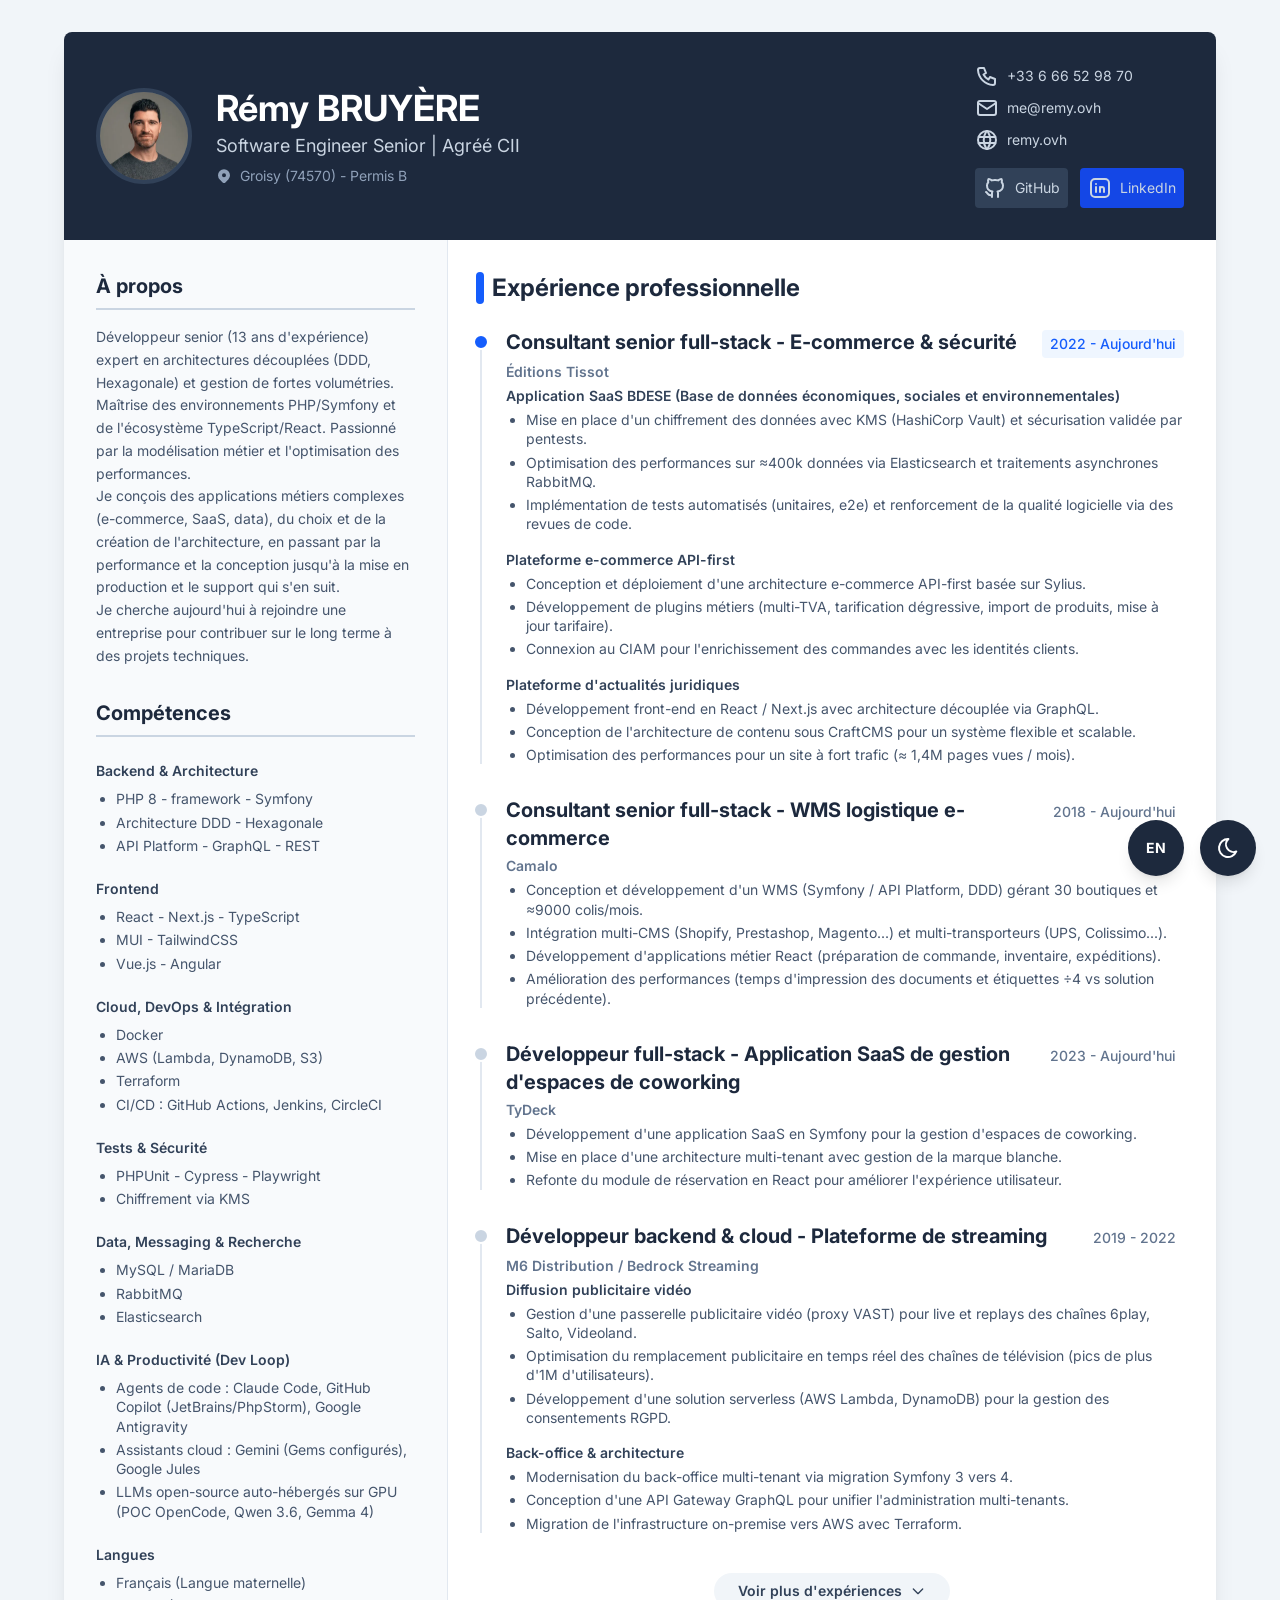
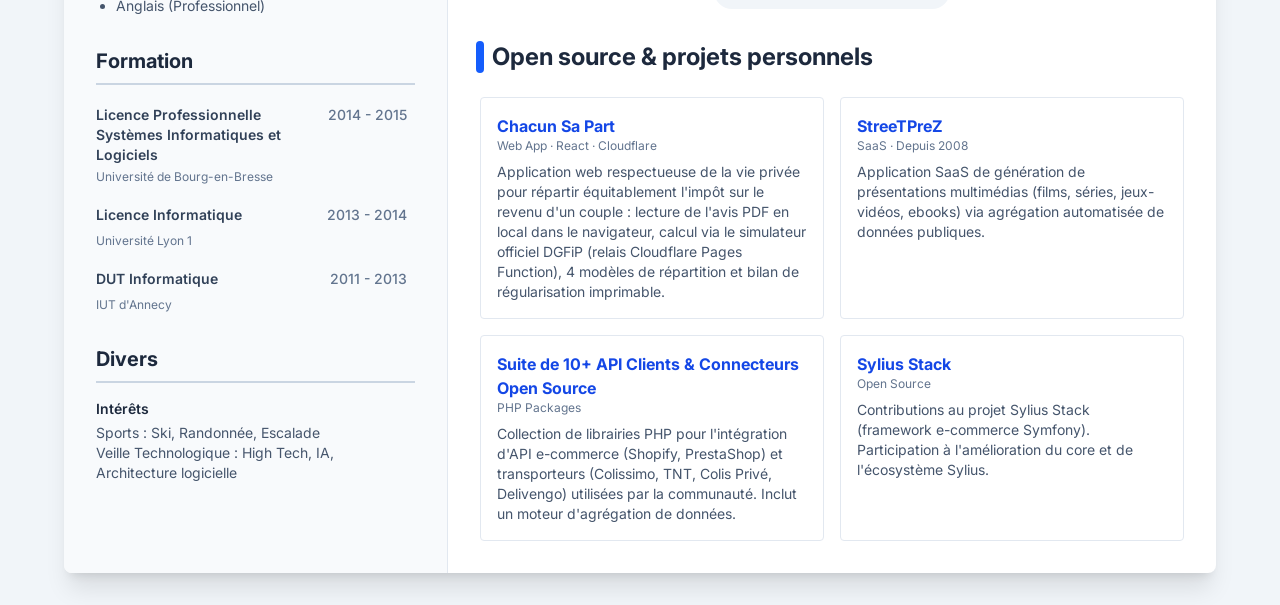
==== commit cb22d187: "Deploy from resume-astro-gh-page (Astro): 4036cbc554bc7c1fe39ce320823dcb476ce10b43 rem42/resume-astr" ====
--- a/index.html
+++ b/index.html
@@ -8,4 +8,4 @@
 					document.documentElement.classList.add('dark');
 				}
 			})();
-		</script><meta charset="UTF-8"><meta name="viewport" content="width=device-width, initial-scale=1.0"><title>Rémy BRUYÈRE - Curriculum vitae - Software Engineer Senior</title><meta name="description" content="Consultant Développeur Freelance Expert PHP Symfony, React et PrestaShop. +10 ans d'expérience en E-commerce et Architecture Web complexe. Disponible en Suisse Romande (Frontalier), sur Annecy et en Remote."><link href="https://fonts.googleapis.com/css2?family=Inter:wght@300;400;600;700&display=swap" rel="stylesheet"><link rel="icon" type="image/png" href="/favicon-96x96.png" sizes="96x96"><link rel="icon" type="image/svg+xml" href="/favicon.svg"><link rel="shortcut icon" href="/favicon.ico"><link rel="apple-touch-icon" sizes="180x180" href="/apple-touch-icon.png"><meta name="apple-mobile-web-app-title" content="Rémy BRUYERE"><link rel="manifest" href="/site.webmanifest"><meta name="generator" content="Astro v7.3.2"><link rel="stylesheet" href="/_astro/ThemeToggle.B9ICykxs.css"><script type="module" src="/_astro/page.D6Rx8f8Z.js"></script></head><body class="bg-slate-100 dark:bg-slate-900 text-slate-800 dark:text-slate-200 py-8 px-4 print:p-0 print:bg-white transition-colors duration-300"><div class="max-w-6xl mx-auto bg-white dark:bg-slate-800 shadow-xl rounded-lg overflow-hidden print:shadow-none print:w-[210mm] print:min-h-[297mm] transition-colors duration-300"><header class="bg-slate-800 text-white p-8 md:flex md:justify-between md:items-center print:bg-white print:text-slate-800 print:px-4 print:pb-4 print:pt-0 print:flex print:flex-row print:justify-between print:items-center print:mb-2"><div class="flex items-center gap-6"><div class="h-24 w-24 rounded-full bg-slate-600 flex items-center justify-center text-3xl font-bold border-4 border-slate-700 shrink-0 overflow-hidden"><img src="/_astro/Remy_BRUYERE_small.B9lpAZHT_1zaGDk.webp" alt="Photo de profil de Rémy BRUYÈRE" loading="eager" decoding="async" width="352" height="471" class="w-full h-full object-cover object-top"></div><div><h1 class="text-3xl md:text-4xl font-bold print:text-2xl">Rémy BRUYÈRE</h1><p class="text-lg text-slate-300 print:text-slate-800 mt-1 print:text-base">Software Engineer Senior | Agréé CII</p><p class="text-sm text-slate-400 mt-2 flex flex-wrap gap-2 leading-4"><svg xmlns="http://www.w3.org/2000/svg" width="16" height="16" viewBox="0 0 24 24" fill="currentColor" class="icon icon-tabler icons-tabler-filled icon-tabler-map-pin"><path stroke="none" d="M0 0h24v24H0z" fill="none"></path><path d="M18.364 4.636a9 9 0 0 1 .203 12.519l-.203 .21l-4.243 4.242a3 3 0 0 1 -4.097 .135l-.144 -.135l-4.244 -4.243a9 9 0 0 1 12.728 -12.728zm-6.364 3.364a3 3 0 1 0 0 6a3 3 0 0 0 0 -6"></path></svg><span>Groisy (74570) - Permis B</span></p></div></div><div class="mt-6 md:mt-0 flex flex-col gap-2 text-sm text-slate-300 print:text-slate-800 print:mt-0"><a href="tel:+33666529870" class="hover:text-white transition flex items-center gap-2"><span><svg xmlns="http://www.w3.org/2000/svg" width="24" height="24" viewBox="0 0 24 24" fill="none" stroke="currentColor" stroke-width="2" stroke-linecap="round" stroke-linejoin="round" class="icon icon-tabler icons-tabler-outline icon-tabler-phone"><path stroke="none" d="M0 0h24v24H0z" fill="none"></path><path d="M5 4h4l2 5l-2.5 1.5a11 11 0 0 0 5 5l1.5 -2.5l5 2v4a2 2 0 0 1 -2 2a16 16 0 0 1 -15 -15a2 2 0 0 1 2 -2"></path></svg></span>+33 6 66 52 98 70</a><a href="mailto:me@remy.ovh" class="hover:text-white transition flex items-center gap-2"><span><svg xmlns="http://www.w3.org/2000/svg" width="24" height="24" viewBox="0 0 24 24" fill="none" stroke="currentColor" stroke-width="2" stroke-linecap="round" stroke-linejoin="round" class="icon icon-tabler icons-tabler-outline icon-tabler-mail"><path stroke="none" d="M0 0h24v24H0z" fill="none"></path><path d="M3 7a2 2 0 0 1 2 -2h14a2 2 0 0 1 2 2v10a2 2 0 0 1 -2 2h-14a2 2 0 0 1 -2 -2v-10"></path><path d="M3 7l9 6l9 -6"></path></svg></span>me@remy.ovh</a><a href="//remy.ovh" class="hover:text-white transition flex items-center gap-2" target="_blank" rel="noopener noreferrer"><span><svg xmlns="http://www.w3.org/2000/svg" width="24" height="24" viewBox="0 0 24 24" fill="none" stroke="currentColor" stroke-width="2" stroke-linecap="round" stroke-linejoin="round" class="icon icon-tabler icons-tabler-outline icon-tabler-world"><path stroke="none" d="M0 0h24v24H0z" fill="none"></path><path d="M3 12a9 9 0 1 0 18 0a9 9 0 0 0 -18 0"></path><path d="M3.6 9h16.8"></path><path d="M3.6 15h16.8"></path><path d="M11.5 3a17 17 0 0 0 0 18"></path><path d="M12.5 3a17 17 0 0 1 0 18"></path></svg></span>remy.ovh</a><div class="flex gap-3 mt-2 print:hidden"><a href="https://github.com/rem42" target="_blank" rel="noopener noreferrer" class="bg-slate-700 hover:bg-slate-600 p-2 rounded transition flex items-center gap-2" title="rem42"><svg xmlns="http://www.w3.org/2000/svg" width="24" height="24" viewBox="0 0 24 24" fill="none" stroke="currentColor" stroke-width="2" stroke-linecap="round" stroke-linejoin="round" class="icon icon-tabler icons-tabler-outline icon-tabler-brand-github"><path stroke="none" d="M0 0h24v24H0z" fill="none"></path><path d="M9 19c-4.3 1.4 -4.3 -2.5 -6 -3m12 5v-3.5c0 -1 .1 -1.4 -.5 -2c2.8 -.3 5.5 -1.4 5.5 -6a4.6 4.6 0 0 0 -1.3 -3.2a4.2 4.2 0 0 0 -.1 -3.2s-1.1 -.3 -3.5 1.3a12.3 12.3 0 0 0 -6.2 0c-2.4 -1.6 -3.5 -1.3 -3.5 -1.3a4.2 4.2 0 0 0 -.1 3.2a4.6 4.6 0 0 0 -1.3 3.2c0 4.6 2.7 5.7 5.5 6c-.6 .6 -.6 1.2 -.5 2v3.5"></path></svg>GitHub</a><a href="https://linkedin.com/in/remy-bruyere" target="_blank" rel="noopener noreferrer" class="bg-blue-700 hover:bg-blue-600 p-2 rounded transition flex items-center gap-2" title="remy-bruyere"><svg xmlns="http://www.w3.org/2000/svg" width="24" height="24" viewBox="0 0 24 24" fill="none" stroke="currentColor" stroke-width="2" stroke-linecap="round" stroke-linejoin="round" class="icon icon-tabler icons-tabler-outline icon-tabler-brand-linkedin"><path stroke="none" d="M0 0h24v24H0z" fill="none"></path><path d="M8 11v5"></path><path d="M8 8v.01"></path><path d="M12 16v-5"></path><path d="M16 16v-3a2 2 0 1 0 -4 0"></path><path d="M3 7a4 4 0 0 1 4 -4h10a4 4 0 0 1 4 4v10a4 4 0 0 1 -4 4h-10a4 4 0 0 1 -4 -4l0 -10"></path></svg>LinkedIn</a></div></div></header><div class="grid grid-cols-1 md:grid-cols-3 print:block"><aside class="bg-slate-50 dark:bg-slate-700 p-8 border-r border-slate-200 dark:border-slate-600 md:col-span-1 print:w-full print:border-r-0 print:mb-4 print:bg-white print:p-0 transition-colors duration-300"><section class="mb-8 print:mb-0"><h2 class="text-xl font-bold text-slate-800 dark:text-slate-100 border-b-2 border-slate-300 dark:border-slate-500 pb-2 mb-4 print:pb-0 print:mb-2">À propos</h2><p class="text-sm text-slate-600 dark:text-slate-300 leading-relaxed">Développeur senior (13 ans d'expérience) expert en architectures découplées (DDD, Hexagonale) et gestion de fortes volumétries. Maîtrise des environnements PHP/Symfony et de l'écosystème TypeScript/React. Passionné par la modélisation métier et l'optimisation des performances.<br/>Je conçois des applications métiers complexes (e-commerce, SaaS, data), du choix et de la création de l'architecture, en passant par la performance et la conception jusqu'à la mise en production et le support qui s'en suit.<br/>Je cherche aujourd'hui à rejoindre une entreprise pour contribuer sur le long terme à des projets techniques.</p></section><section class="mb-8 print:mb-4 print:hidden"><h2 class="text-xl font-bold text-slate-800 dark:text-slate-100 border-b-2 border-slate-300 dark:border-slate-500 pb-2 mb-6 print:pb-0 print:mb-4 print:mt-8">Compétences</h2><div class="space-y-6 print:flex print:flex-col print:gap-3 print:space-y-0"><div><h3 class="font-semibold text-slate-700 dark:text-slate-200 mb-2 text-sm print:mb-1 ">Backend &amp; Architecture</h3><ul class="list-disc list-outside pl-5 space-y-1 text-sm text-slate-600 dark:text-slate-300"><li class="leading-snug text-slate-600 dark:text-slate-300 text-sm">PHP 8 - framework - Symfony</li><li class="leading-snug text-slate-600 dark:text-slate-300 text-sm">Architecture DDD - Hexagonale</li><li class="leading-snug text-slate-600 dark:text-slate-300 text-sm">API Platform - GraphQL - REST</li></ul></div><div><h3 class="font-semibold text-slate-700 dark:text-slate-200 mb-2 text-sm print:mb-1 mt-6 print:mt-0">Frontend</h3><ul class="list-disc list-outside pl-5 space-y-1 text-sm text-slate-600 dark:text-slate-300"><li class="leading-snug text-slate-600 dark:text-slate-300 text-sm">React - Next.js - TypeScript</li><li class="leading-snug text-slate-600 dark:text-slate-300 text-sm">MUI - TailwindCSS</li><li class="leading-snug text-slate-600 dark:text-slate-300 text-sm">Vue.js - Angular</li></ul></div><div><h3 class="font-semibold text-slate-700 dark:text-slate-200 mb-2 text-sm print:mb-1 mt-6 print:mt-0">Cloud, DevOps &amp; Intégration</h3><ul class="list-disc list-outside pl-5 space-y-1 text-sm text-slate-600 dark:text-slate-300"><li class="leading-snug text-slate-600 dark:text-slate-300 text-sm">Docker</li><li class="leading-snug text-slate-600 dark:text-slate-300 text-sm">AWS (Lambda, DynamoDB, S3)</li><li class="leading-snug text-slate-600 dark:text-slate-300 text-sm">Terraform</li><li class="leading-snug text-slate-600 dark:text-slate-300 text-sm">CI/CD : GitHub Actions, Jenkins, CircleCI</li></ul></div><div><h3 class="font-semibold text-slate-700 dark:text-slate-200 mb-2 text-sm print:mb-1 mt-6 print:mt-0">Tests &amp; Sécurité</h3><ul class="list-disc list-outside pl-5 space-y-1 text-sm text-slate-600 dark:text-slate-300"><li class="leading-snug text-slate-600 dark:text-slate-300 text-sm">PHPUnit - Cypress - Playwright</li><li class="leading-snug text-slate-600 dark:text-slate-300 text-sm">Chiffrement via KMS</li></ul></div><div><h3 class="font-semibold text-slate-700 dark:text-slate-200 mb-2 text-sm print:mb-1 mt-6 print:mt-0">Data, Messaging &amp; Recherche</h3><ul class="list-disc list-outside pl-5 space-y-1 text-sm text-slate-600 dark:text-slate-300"><li class="leading-snug text-slate-600 dark:text-slate-300 text-sm">MySQL / MariaDB</li><li class="leading-snug text-slate-600 dark:text-slate-300 text-sm">RabbitMQ</li><li class="leading-snug text-slate-600 dark:text-slate-300 text-sm">Elasticsearch</li></ul></div><div><h3 class="font-semibold text-slate-700 dark:text-slate-200 mb-2 text-sm print:mb-1 mt-6 print:mt-0">IA &amp; Productivité (Dev Loop)</h3><ul class="list-disc list-outside pl-5 space-y-1 text-sm text-slate-600 dark:text-slate-300"><li class="leading-snug text-slate-600 dark:text-slate-300 text-sm">GitHub Copilot (intégré à l&#39;IDE JetBrains/PhpStorm) &amp; Google Antigravity</li><li class="leading-snug text-slate-600 dark:text-slate-300 text-sm">Assistants cloud (Gemini &amp; Gems configurés, Google Jules)</li><li class="leading-snug text-slate-600 dark:text-slate-300 text-sm">Déploiement d’LLMs sur GPU (POC OpenCode, Qwen 3.6, Gemma 4)</li></ul></div><div><h3 class="font-semibold text-slate-700 dark:text-slate-200 mb-2 text-sm print:mb-1 mt-6 print:mt-0">Langues</h3><ul class="list-disc list-outside pl-5 space-y-1 text-sm text-slate-600 dark:text-slate-300"><li class="leading-snug text-slate-600 dark:text-slate-300 text-sm">Français (Langue maternelle)</li><li class="leading-snug text-slate-600 dark:text-slate-300 text-sm">Anglais (Professionnel)</li></ul></div></div></section><section class="mb-8 print:mb-4 print:hidden"><h2 class="text-xl font-bold text-slate-800 dark:text-slate-100 border-b-2 border-slate-300 dark:border-slate-500 pb-2 mb-4 print:pb-0 print:mb-4">Formation</h2><div class="space-y-4"><div><div class="flex flex-col sm:flex-row sm:justify-between sm:items-baseline mb-1"><h3 class="font-semibold text-sm text-slate-700 dark:text-slate-100">Licence Professionnelle Systèmes Informatiques et Logiciels</h3><span class="text-sm font-medium px-2 py-1 rounded whitespace-nowrap transition-colors duration-300 text-slate-500 dark:text-slate-400 group-hover:text-blue-600 dark:group-hover:text-blue-400 group-hover:bg-blue-50 dark:group-hover:bg-blue-900/30 print:text-slate-500 print:bg-white">2014 - 2015</span></div><p class="text-xs text-slate-500 dark:text-slate-400">Université de Bourg-en-Bresse</p></div><div><div class="flex flex-col sm:flex-row sm:justify-between sm:items-baseline mb-1"><h3 class="font-semibold text-sm text-slate-700 dark:text-slate-100">Licence Informatique</h3><span class="text-sm font-medium px-2 py-1 rounded whitespace-nowrap transition-colors duration-300 text-slate-500 dark:text-slate-400 group-hover:text-blue-600 dark:group-hover:text-blue-400 group-hover:bg-blue-50 dark:group-hover:bg-blue-900/30 print:text-slate-500 print:bg-white">2013 - 2014</span></div><p class="text-xs text-slate-500 dark:text-slate-400">Université Lyon 1</p></div><div><div class="flex flex-col sm:flex-row sm:justify-between sm:items-baseline mb-1"><h3 class="font-semibold text-sm text-slate-700 dark:text-slate-100">DUT Informatique</h3><span class="text-sm font-medium px-2 py-1 rounded whitespace-nowrap transition-colors duration-300 text-slate-500 dark:text-slate-400 group-hover:text-blue-600 dark:group-hover:text-blue-400 group-hover:bg-blue-50 dark:group-hover:bg-blue-900/30 print:text-slate-500 print:bg-white">2011 - 2013</span></div><p class="text-xs text-slate-500 dark:text-slate-400">IUT d&#39;Annecy</p></div></div></section><section class="print:hidden"><h2 class="text-xl font-bold text-slate-800 dark:text-slate-100 border-b-2 border-slate-300 dark:border-slate-500 pb-2 mb-4 print:pb-0 print:mb-4 print:hidden">Divers</h2><div class="print:hidden"><h3 class="font-semibold text-sm mb-1 text-slate-800 dark:text-slate-100">Intérêts</h3><p class="text-sm text-slate-600 dark:text-slate-300">Sports : Ski, Randonnée, Escalade</p><p class="text-sm text-slate-600 dark:text-slate-300">Veille Technologique : High Tech, IA, Architecture logicielle</p></div></section></aside><main class="p-8 md:col-span-2 print:p-0 print:w-full"><section class="mb-8 print:mb-4"><h2 class="text-2xl font-bold text-slate-800 dark:text-slate-100 mb-6 flex items-center gap-2 print:text-xl print:mb-4 print:border-b-2 print:border-slate-300"><span class="bg-blue-600 dark:bg-blue-500 w-2 h-8 rounded -ms-1 print:ms-1 print:h-6 print:hidden"></span>Expérience professionnelle</h2><div class="flex flex-col print:block"><div class="group mb-8 relative border-l-2 border-slate-200 dark:border-slate-600 hover:border-blue-400 pl-6 print:break-inside-avoid transition-colors duration-300   print:ms-0 print:mb-6 print:border-0 print:pl-0"><div class="absolute -left-2.25 w-4 h-4 rounded-full border-2 border-white dark:border-slate-800 transition-colors duration-300 before:content-[''] before:absolute before:w-0.5 before:h-2 before:bg-white dark:before:bg-slate-800 before:-top-2 before:left-1/2 before:-translate-x-1/2 top-1.5 bg-blue-600 dark:bg-blue-500 print:hidden"></div><div class="flex flex-col sm:flex-row sm:justify-between sm:items-baseline mb-1"><h3 class="text-xl font-bold text-slate-800 dark:text-slate-100 print:text-lg">Consultant senior full-stack - E-commerce &amp; sécurité</h3><span class="text-sm font-medium px-2 py-1 rounded whitespace-nowrap transition-colors duration-300 text-blue-600 dark:text-blue-400 bg-blue-50 dark:bg-blue-900/30 print:text-slate-500 print:bg-white">2022 - Aujourd&#39;hui</span></div><p class="text-sm font-semibold text-slate-500 dark:text-slate-400 mb-1">Éditions Tissot</p><div class="mb-4 last:mb-0 print:mb-2"><h4 class="font-semibold text-slate-700 dark:text-slate-200 mb-1 text-sm">Application SaaS BDESE (Base de données économiques, sociales et environnementales)</h4><ul class="list-disc list-outside pl-5 space-y-1"><li class="leading-snug text-slate-600 dark:text-slate-300 text-sm">Mise en place d'un chiffrement des données avec KMS (HashiCorp Vault) et sécurisation validée par pentests.</li><li class="leading-snug text-slate-600 dark:text-slate-300 text-sm">Optimisation des performances sur ≈400k données via Elasticsearch et traitements asynchrones RabbitMQ.</li><li class="leading-snug text-slate-600 dark:text-slate-300 text-sm">Implémentation de tests automatisés (unitaires, e2e) et renforcement de la qualité logicielle via des revues de code.</li></ul></div><div class="mb-4 last:mb-0 print:mb-2"><h4 class="font-semibold text-slate-700 dark:text-slate-200 mb-1 text-sm">Plateforme e-commerce API-first</h4><ul class="list-disc list-outside pl-5 space-y-1"><li class="leading-snug text-slate-600 dark:text-slate-300 text-sm">Conception et déploiement d'une architecture e-commerce API-first basée sur Sylius.</li><li class="leading-snug text-slate-600 dark:text-slate-300 text-sm">Développement de plugins métiers (multi-TVA, tarification dégressive, import de produits, mise à jour tarifaire).</li><li class="leading-snug text-slate-600 dark:text-slate-300 text-sm">Connexion au CIAM pour l'enrichissement des commandes avec les identités clients.</li></ul></div><div class="mb-4 last:mb-0 print:mb-2"><h4 class="font-semibold text-slate-700 dark:text-slate-200 mb-1 text-sm">Plateforme d&#39;actualités juridiques</h4><ul class="list-disc list-outside pl-5 space-y-1"><li class="leading-snug text-slate-600 dark:text-slate-300 text-sm">Développement front-end en React / Next.js avec architecture découplée via GraphQL.</li><li class="leading-snug text-slate-600 dark:text-slate-300 text-sm">Conception de l'architecture de contenu sous CraftCMS pour un système flexible et scalable.</li><li class="leading-snug text-slate-600 dark:text-slate-300 text-sm">Optimisation des performances pour un site à fort trafic (≈ 1,4M pages vues / mois).</li></ul></div></div><div class="group mb-8 relative border-l-2 border-slate-200 dark:border-slate-600 hover:border-blue-400 pl-6 print:break-inside-avoid transition-colors duration-300   print:ms-0 print:mb-6 print:border-0 print:pl-0"><div class="absolute -left-2.25 w-4 h-4 rounded-full border-2 border-white dark:border-slate-800 transition-colors duration-300 before:content-[''] before:absolute before:w-0.5 before:h-2 before:bg-white dark:before:bg-slate-800 before:-top-2 before:left-1/2 before:-translate-x-1/2 top-1.5 bg-slate-300 dark:bg-slate-500 group-hover:bg-blue-600 dark:group-hover:bg-blue-500 print:hidden"></div><div class="flex flex-col sm:flex-row sm:justify-between sm:items-baseline mb-1"><h3 class="text-xl font-bold text-slate-800 dark:text-slate-100 print:text-lg">Consultant senior full-stack - WMS logistique e-commerce</h3><span class="text-sm font-medium px-2 py-1 rounded whitespace-nowrap transition-colors duration-300 text-slate-500 dark:text-slate-400 group-hover:text-blue-600 dark:group-hover:text-blue-400 group-hover:bg-blue-50 dark:group-hover:bg-blue-900/30 print:text-slate-500 print:bg-white">2018 - Aujourd&#39;hui</span></div><p class="text-sm font-semibold text-slate-500 dark:text-slate-400 mb-1">Camalo</p><div class="mb-4 last:mb-0 print:mb-2"><ul class="list-disc list-outside pl-5 space-y-1"><li class="leading-snug text-slate-600 dark:text-slate-300 text-sm">Conception et développement d'un WMS (Symfony / API Platform, DDD) gérant 30 boutiques et ≈9000 colis/mois.</li><li class="leading-snug text-slate-600 dark:text-slate-300 text-sm">Intégration multi-CMS (Shopify, Prestashop, Magento...) et multi-transporteurs (UPS, Colissimo...).</li><li class="leading-snug text-slate-600 dark:text-slate-300 text-sm">Développement d'applications métier React (préparation de commande, inventaire, expéditions).</li><li class="leading-snug text-slate-600 dark:text-slate-300 text-sm">Amélioration des performances (temps d'impression des documents et étiquettes ÷4 vs solution précédente).</li></ul></div></div><div class="group mb-8 relative border-l-2 border-slate-200 dark:border-slate-600 hover:border-blue-400 pl-6 print:break-inside-avoid transition-colors duration-300  print:hidden print:ms-0 print:mb-6 print:border-0 print:pl-0"><div class="absolute -left-2.25 w-4 h-4 rounded-full border-2 border-white dark:border-slate-800 transition-colors duration-300 before:content-[''] before:absolute before:w-0.5 before:h-2 before:bg-white dark:before:bg-slate-800 before:-top-2 before:left-1/2 before:-translate-x-1/2 top-1.5 bg-slate-300 dark:bg-slate-500 group-hover:bg-blue-600 dark:group-hover:bg-blue-500 print:hidden"></div><div class="flex flex-col sm:flex-row sm:justify-between sm:items-baseline mb-1"><h3 class="text-xl font-bold text-slate-800 dark:text-slate-100 print:text-lg">Développeur full-stack - Application SaaS de gestion d&#39;espaces de coworking</h3><span class="text-sm font-medium px-2 py-1 rounded whitespace-nowrap transition-colors duration-300 text-slate-500 dark:text-slate-400 group-hover:text-blue-600 dark:group-hover:text-blue-400 group-hover:bg-blue-50 dark:group-hover:bg-blue-900/30 print:text-slate-500 print:bg-white">2023 - Aujourd&#39;hui</span></div><p class="text-sm font-semibold text-slate-500 dark:text-slate-400 mb-1">TyDeck</p><div class="mb-4 last:mb-0 print:mb-2"><ul class="list-disc list-outside pl-5 space-y-1"><li class="leading-snug text-slate-600 dark:text-slate-300 text-sm">Développement d'une application SaaS en Symfony pour la gestion d'espaces de coworking.</li><li class="leading-snug text-slate-600 dark:text-slate-300 text-sm">Mise en place d'une architecture multi-tenant avec gestion de la marque blanche.</li><li class="leading-snug text-slate-600 dark:text-slate-300 text-sm">Refonte du module de réservation en React pour améliorer l'expérience utilisateur.</li></ul></div></div><div class="group mb-8 relative border-l-2 border-slate-200 dark:border-slate-600 hover:border-blue-400 pl-6 print:break-inside-avoid transition-colors duration-300   print:ms-0 print:mb-6 print:border-0 print:pl-0"><div class="absolute -left-2.25 w-4 h-4 rounded-full border-2 border-white dark:border-slate-800 transition-colors duration-300 before:content-[''] before:absolute before:w-0.5 before:h-2 before:bg-white dark:before:bg-slate-800 before:-top-2 before:left-1/2 before:-translate-x-1/2 top-1.5 bg-slate-300 dark:bg-slate-500 group-hover:bg-blue-600 dark:group-hover:bg-blue-500 print:hidden"></div><div class="flex flex-col sm:flex-row sm:justify-between sm:items-baseline mb-1"><h3 class="text-xl font-bold text-slate-800 dark:text-slate-100 print:text-lg">Développeur backend &amp; cloud - Plateforme de streaming</h3><span class="text-sm font-medium px-2 py-1 rounded whitespace-nowrap transition-colors duration-300 text-slate-500 dark:text-slate-400 group-hover:text-blue-600 dark:group-hover:text-blue-400 group-hover:bg-blue-50 dark:group-hover:bg-blue-900/30 print:text-slate-500 print:bg-white">2019 - 2022</span></div><p class="text-sm font-semibold text-slate-500 dark:text-slate-400 mb-1">M6 Distribution / Bedrock Streaming</p><div class="mb-4 last:mb-0 print:mb-2"><h4 class="font-semibold text-slate-700 dark:text-slate-200 mb-1 text-sm">Diffusion publicitaire vidéo</h4><ul class="list-disc list-outside pl-5 space-y-1"><li class="leading-snug text-slate-600 dark:text-slate-300 text-sm">Gestion d'une passerelle publicitaire vidéo (proxy VAST) pour live et replays des chaînes 6play, Salto, Videoland.</li><li class="leading-snug text-slate-600 dark:text-slate-300 text-sm">Optimisation du remplacement publicitaire en temps réel des chaînes de télévision (pics de plus d'1M d'utilisateurs).</li><li class="leading-snug text-slate-600 dark:text-slate-300 text-sm">Développement d'une solution serverless (AWS Lambda, DynamoDB) pour la gestion des consentements RGPD.</li></ul></div><div class="mb-4 last:mb-0 print:mb-2"><h4 class="font-semibold text-slate-700 dark:text-slate-200 mb-1 text-sm">Back-office &amp; architecture</h4><ul class="list-disc list-outside pl-5 space-y-1"><li class="leading-snug text-slate-600 dark:text-slate-300 text-sm">Modernisation du back-office multi-tenant via migration Symfony 3 vers 4.</li><li class="leading-snug text-slate-600 dark:text-slate-300 text-sm">Conception d'une API Gateway GraphQL pour unifier l'administration multi-tenants.</li><li class="leading-snug text-slate-600 dark:text-slate-300 text-sm">Migration de l'infrastructure on-premise vers AWS avec Terraform.</li></ul></div></div><div class="group mb-8 relative border-l-2 border-slate-200 dark:border-slate-600 hover:border-blue-400 pl-6 print:break-inside-avoid transition-colors duration-300 hidden more-experience print:hidden  print:ms-0 print:mb-6 print:border-0 print:pl-0"><div class="absolute -left-2.25 w-4 h-4 rounded-full border-2 border-white dark:border-slate-800 transition-colors duration-300 before:content-[''] before:absolute before:w-0.5 before:h-2 before:bg-white dark:before:bg-slate-800 before:-top-2 before:left-1/2 before:-translate-x-1/2 top-1.5 bg-slate-300 dark:bg-slate-500 group-hover:bg-blue-600 dark:group-hover:bg-blue-500 print:hidden"></div><div class="flex flex-col sm:flex-row sm:justify-between sm:items-baseline mb-1"><h3 class="text-xl font-bold text-slate-800 dark:text-slate-100 print:text-lg">Développeur Full-Stack - SaaS RH</h3><span class="text-sm font-medium px-2 py-1 rounded whitespace-nowrap transition-colors duration-300 text-slate-500 dark:text-slate-400 group-hover:text-blue-600 dark:group-hover:text-blue-400 group-hover:bg-blue-50 dark:group-hover:bg-blue-900/30 print:text-slate-500 print:bg-white">2018 - 2019</span></div><p class="text-sm font-semibold text-slate-500 dark:text-slate-400 mb-1">Éditions Tissot</p><div class="mb-4 last:mb-0 print:mb-2"><ul class="list-disc list-outside pl-5 space-y-1"><li class="leading-snug text-slate-600 dark:text-slate-300 text-sm">Développement d'une application SaaS RH sur architecture microservices (Symfony, RabbitMQ).</li><li class="leading-snug text-slate-600 dark:text-slate-300 text-sm">Implémentation du front-end en Angular avec communication inter-services.</li><li class="leading-snug text-slate-600 dark:text-slate-300 text-sm">Mise en place de tests automatisés (PHPUnit, Behat, Cypress) pour sécuriser les livraisons.</li></ul></div></div><div class="group mb-8 relative border-l-2 border-slate-200 dark:border-slate-600 hover:border-blue-400 pl-6 print:break-inside-avoid transition-colors duration-300 hidden more-experience print:hidden  print:ms-0 print:mb-6 print:border-0 print:pl-0"><div class="absolute -left-2.25 w-4 h-4 rounded-full border-2 border-white dark:border-slate-800 transition-colors duration-300 before:content-[''] before:absolute before:w-0.5 before:h-2 before:bg-white dark:before:bg-slate-800 before:-top-2 before:left-1/2 before:-translate-x-1/2 top-1.5 bg-slate-300 dark:bg-slate-500 group-hover:bg-blue-600 dark:group-hover:bg-blue-500 print:hidden"></div><div class="flex flex-col sm:flex-row sm:justify-between sm:items-baseline mb-1"><h3 class="text-xl font-bold text-slate-800 dark:text-slate-100 print:text-lg">Consultant Freelance – Projets e-commerce &amp; web</h3><span class="text-sm font-medium px-2 py-1 rounded whitespace-nowrap transition-colors duration-300 text-slate-500 dark:text-slate-400 group-hover:text-blue-600 dark:group-hover:text-blue-400 group-hover:bg-blue-50 dark:group-hover:bg-blue-900/30 print:text-slate-500 print:bg-white">2017 - Aujourd&#39;hui</span></div><p class="text-sm font-semibold text-slate-500 dark:text-slate-400 mb-1">Clients divers</p><div class="mb-4 last:mb-0 print:mb-2"><ul class="list-disc list-outside pl-5 space-y-1"><li class="leading-snug text-slate-600 dark:text-slate-300 text-sm">Réalisation de migrations e-commerce complexes (Magento, PrestaShop, WooCommerce) avec reprise de données et continuité d'activité.</li><li class="leading-snug text-slate-600 dark:text-slate-300 text-sm">Développement de solutions sur mesure (Shopify, PrestaShop, WordPress) : modules spécifiques, automatisation des flux, intégrations API.</li><li class="leading-snug text-slate-600 dark:text-slate-300 text-sm">Conception et optimisation d'architectures web (modélisation des données, performance, hébergement) pour environnements e-commerce.</li></ul></div></div><div class="group mb-8 relative border-l-2 border-slate-200 dark:border-slate-600 hover:border-blue-400 pl-6 print:break-inside-avoid transition-colors duration-300 hidden more-experience print:hidden  print:ms-0 print:mb-6 print:border-0 print:pl-0"><div class="absolute -left-2.25 w-4 h-4 rounded-full border-2 border-white dark:border-slate-800 transition-colors duration-300 before:content-[''] before:absolute before:w-0.5 before:h-2 before:bg-white dark:before:bg-slate-800 before:-top-2 before:left-1/2 before:-translate-x-1/2 top-1.5 bg-slate-300 dark:bg-slate-500 group-hover:bg-blue-600 dark:group-hover:bg-blue-500 print:hidden"></div><div class="flex flex-col sm:flex-row sm:justify-between sm:items-baseline mb-1"><h3 class="text-xl font-bold text-slate-800 dark:text-slate-100 print:text-lg">Développeur Backend - E-commerce</h3><span class="text-sm font-medium px-2 py-1 rounded whitespace-nowrap transition-colors duration-300 text-slate-500 dark:text-slate-400 group-hover:text-blue-600 dark:group-hover:text-blue-400 group-hover:bg-blue-50 dark:group-hover:bg-blue-900/30 print:text-slate-500 print:bg-white">2013 - 2018</span></div><p class="text-sm font-semibold text-slate-500 dark:text-slate-400 mb-1">Cadeau Maestro</p><div class="mb-4 last:mb-0 print:mb-2"><ul class="list-disc list-outside pl-5 space-y-1"><li class="leading-snug text-slate-600 dark:text-slate-300 text-sm">Développement et maintenance d'une plateforme e-commerce à fort trafic (PrestaShop).</li><li class="leading-snug text-slate-600 dark:text-slate-300 text-sm">Conception de modules sur mesure et évolution continue des fonctionnalités métier.</li><li class="leading-snug text-slate-600 dark:text-slate-300 text-sm">Prise de responsabilité progressive jusqu'au rôle de développeur principal.</li></ul></div></div></div><div class="flex justify-center mt-2 print:hidden"><button id="toggle-experiences-btn" data-more="Voir plus d'expériences" data-less="Voir moins d'expériences" class="px-6 py-2 bg-slate-100 dark:bg-slate-700 text-slate-700 dark:text-slate-200 font-semibold rounded-full hover:bg-slate-200 dark:hover:bg-slate-600 transition-all text-sm group flex items-center gap-2 cursor-pointer"><span>Voir plus d&#39;expériences</span><svg xmlns="http://www.w3.org/2000/svg" class="h-4 w-4 transition-transform group-hover:translate-y-1" fill="none" viewBox="0 0 24 24" stroke="currentColor"><path stroke-linecap="round" stroke-linejoin="round" stroke-width="2" d="M19 9l-7 7-7-7"></path></svg></button></div></section><script type="module">var e=document.getElementById(`toggle-experiences-btn`);e&&e.addEventListener(`click`,function(){let t=document.querySelectorAll(`.more-experience`),n=this.querySelector(`span`),r=this.querySelector(`svg`);if(!n||!r)return;let i=e.getAttribute(`data-more`),a=e.getAttribute(`data-less`);if(!i||!a)return;let o=n.innerText===i;t.forEach(e=>{e.classList.toggle(`hidden`)}),o?(n.innerText=a,r.classList.add(`rotate-180`),r.classList.remove(`group-hover:translate-y-1`)):(n.innerText=i,r.classList.remove(`rotate-180`),r.classList.add(`group-hover:translate-y-1`))});</script><div class="hidden print:block"><section class="print:mb-4"><h2 class="text-xl font-bold text-slate-800 dark:text-slate-100 border-b-2 border-slate-300 dark:border-slate-500 pb-2 mb-6 print:pb-0 print:mb-4 print:mt-8">Compétences</h2><div class="space-y-6 print:flex print:flex-col print:gap-3 print:space-y-0"><div><h3 class="font-semibold text-slate-700 dark:text-slate-200 mb-2 text-sm print:mb-1 ">Backend &amp; Architecture</h3><ul class="list-disc list-outside pl-5 space-y-1 text-sm text-slate-600 dark:text-slate-300"><li class="leading-snug text-slate-600 dark:text-slate-300 text-sm">PHP 8 - framework - Symfony</li><li class="leading-snug text-slate-600 dark:text-slate-300 text-sm">Architecture DDD - Hexagonale</li><li class="leading-snug text-slate-600 dark:text-slate-300 text-sm">API Platform - GraphQL - REST</li></ul></div><div><h3 class="font-semibold text-slate-700 dark:text-slate-200 mb-2 text-sm print:mb-1 mt-6 print:mt-0">Frontend</h3><ul class="list-disc list-outside pl-5 space-y-1 text-sm text-slate-600 dark:text-slate-300"><li class="leading-snug text-slate-600 dark:text-slate-300 text-sm">React - Next.js - TypeScript</li><li class="leading-snug text-slate-600 dark:text-slate-300 text-sm">MUI - TailwindCSS</li><li class="leading-snug text-slate-600 dark:text-slate-300 text-sm">Vue.js - Angular</li></ul></div><div><h3 class="font-semibold text-slate-700 dark:text-slate-200 mb-2 text-sm print:mb-1 mt-6 print:mt-0">Cloud, DevOps &amp; Intégration</h3><ul class="list-disc list-outside pl-5 space-y-1 text-sm text-slate-600 dark:text-slate-300"><li class="leading-snug text-slate-600 dark:text-slate-300 text-sm">Docker</li><li class="leading-snug text-slate-600 dark:text-slate-300 text-sm">AWS (Lambda, DynamoDB, S3)</li><li class="leading-snug text-slate-600 dark:text-slate-300 text-sm">Terraform</li><li class="leading-snug text-slate-600 dark:text-slate-300 text-sm">CI/CD : GitHub Actions, Jenkins, CircleCI</li></ul></div><div><h3 class="font-semibold text-slate-700 dark:text-slate-200 mb-2 text-sm print:mb-1 mt-6 print:mt-0">Tests &amp; Sécurité</h3><ul class="list-disc list-outside pl-5 space-y-1 text-sm text-slate-600 dark:text-slate-300"><li class="leading-snug text-slate-600 dark:text-slate-300 text-sm">PHPUnit - Cypress - Playwright</li><li class="leading-snug text-slate-600 dark:text-slate-300 text-sm">Chiffrement via KMS</li></ul></div><div><h3 class="font-semibold text-slate-700 dark:text-slate-200 mb-2 text-sm print:mb-1 mt-6 print:mt-0">Data, Messaging &amp; Recherche</h3><ul class="list-disc list-outside pl-5 space-y-1 text-sm text-slate-600 dark:text-slate-300"><li class="leading-snug text-slate-600 dark:text-slate-300 text-sm">MySQL / MariaDB</li><li class="leading-snug text-slate-600 dark:text-slate-300 text-sm">RabbitMQ</li><li class="leading-snug text-slate-600 dark:text-slate-300 text-sm">Elasticsearch</li></ul></div><div><h3 class="font-semibold text-slate-700 dark:text-slate-200 mb-2 text-sm print:mb-1 mt-6 print:mt-0">IA &amp; Productivité (Dev Loop)</h3><ul class="list-disc list-outside pl-5 space-y-1 text-sm text-slate-600 dark:text-slate-300"><li class="leading-snug text-slate-600 dark:text-slate-300 text-sm">GitHub Copilot (intégré à l&#39;IDE JetBrains/PhpStorm) &amp; Google Antigravity</li><li class="leading-snug text-slate-600 dark:text-slate-300 text-sm">Assistants cloud (Gemini &amp; Gems configurés, Google Jules)</li><li class="leading-snug text-slate-600 dark:text-slate-300 text-sm">Déploiement d’LLMs sur GPU (POC OpenCode, Qwen 3.6, Gemma 4)</li></ul></div><div><h3 class="font-semibold text-slate-700 dark:text-slate-200 mb-2 text-sm print:mb-1 mt-6 print:mt-0">Langues</h3><ul class="list-disc list-outside pl-5 space-y-1 text-sm text-slate-600 dark:text-slate-300"><li class="leading-snug text-slate-600 dark:text-slate-300 text-sm">Français (Langue maternelle)</li><li class="leading-snug text-slate-600 dark:text-slate-300 text-sm">Anglais (Professionnel)</li></ul></div></div></section><!-- Projects are only included here for the printed version --><div class="print:mb-4"><section><h2 class="text-2xl font-bold text-slate-800 dark:text-slate-100 mb-6 flex items-center gap-2 print:text-xl print:mb-4 print:border-b-2 print:border-slate-300"><span class="bg-blue-600 dark:bg-blue-500 w-2 h-8 rounded -ms-1 print:ms-1 print:h-6 print:hidden"></span>Open source &amp; projets personnels</h2><div class="hidden print:block"><ul class="list-disc list-outside pl-5 space-y-1 text-sm text-slate-600 dark:text-slate-300"><li class="leading-snug text-slate-600 dark:text-slate-300 text-sm">Création d&#39;une application web de répartition de l&#39;impôt sur le revenu d&#39;un couple (Chacun Sa Part)</li><li class="leading-snug text-slate-600 dark:text-slate-300 text-sm">Contributions au projet Sylius Stack</li><li class="leading-snug text-slate-600 dark:text-slate-300 text-sm">Développement de librairies PHP d&#39;intégration API e-commerce et transporteurs</li><li class="leading-snug text-slate-600 dark:text-slate-300 text-sm">Création d&#39;un SaaS d&#39;agrégation de données (StreeTPreZ)</li></ul></div><div class="grid grid-cols-1 md:grid-cols-2 gap-4 print:hidden"><a href="https://chacunsapart.remy.ovh/" target="_blank" rel="noopener noreferrer" class="block p-4 bg-white dark:bg-slate-700 border border-slate-200 dark:border-slate-600 rounded hover:shadow-md dark:hover:shadow-slate-900/50 transition group"><h3 class="font-bold text-blue-700 dark:text-blue-400 group-hover:underline">Chacun Sa Part</h3><p class="text-xs text-slate-500 dark:text-slate-400 mb-2">Web App · React · Cloudflare</p><p class="text-sm text-slate-600 dark:text-slate-300">Application web respectueuse de la vie privée pour répartir équitablement l&#39;impôt sur le revenu d&#39;un couple : lecture de l&#39;avis PDF en local dans le navigateur, calcul via le simulateur officiel DGFiP (relais Cloudflare Pages Function), 4 modèles de répartition et bilan de régularisation imprimable.</p></a><a href="https://streetprez.com" target="_blank" rel="noopener noreferrer" class="block p-4 bg-white dark:bg-slate-700 border border-slate-200 dark:border-slate-600 rounded hover:shadow-md dark:hover:shadow-slate-900/50 transition group"><h3 class="font-bold text-blue-700 dark:text-blue-400 group-hover:underline">StreeTPreZ</h3><p class="text-xs text-slate-500 dark:text-slate-400 mb-2">SaaS · Depuis 2008</p><p class="text-sm text-slate-600 dark:text-slate-300">Application SaaS de génération de présentations multimédias (films, séries, jeux-vidéos, ebooks) via agrégation automatisée de données publiques.</p></a><a href="https://github.com/rem42?tab=repositories&amp;q=scraper" target="_blank" rel="noopener noreferrer" class="block p-4 bg-white dark:bg-slate-700 border border-slate-200 dark:border-slate-600 rounded hover:shadow-md dark:hover:shadow-slate-900/50 transition group"><h3 class="font-bold text-blue-700 dark:text-blue-400 group-hover:underline">Suite de 10+ API Clients &amp; Connecteurs Open Source</h3><p class="text-xs text-slate-500 dark:text-slate-400 mb-2">PHP Packages</p><p class="text-sm text-slate-600 dark:text-slate-300">Collection de librairies PHP pour l&#39;intégration d&#39;API e-commerce (Shopify, PrestaShop) et transporteurs (Colissimo, TNT, Colis Privé, Delivengo) utilisées par la communauté. Inclut un moteur d&#39;agrégation de données.</p></a><a href="https://github.com/Sylius/Stack" target="_blank" rel="noopener noreferrer" class="block p-4 bg-white dark:bg-slate-700 border border-slate-200 dark:border-slate-600 rounded hover:shadow-md dark:hover:shadow-slate-900/50 transition group"><h3 class="font-bold text-blue-700 dark:text-blue-400 group-hover:underline">Sylius Stack</h3><p class="text-xs text-slate-500 dark:text-slate-400 mb-2">Open Source</p><p class="text-sm text-slate-600 dark:text-slate-300">Contributions au projet Sylius Stack (framework e-commerce Symfony). Participation à l&#39;amélioration du core et de l&#39;écosystème Sylius.</p></a></div></section></div><div class="print:mb-4"><h2 class="text-xl font-bold text-slate-800 dark:text-slate-100 border-b-2 border-slate-300 dark:border-slate-500 pb-2 mb-4 print:pb-0 print:mb-4">Formation</h2><div class="space-y-4"><div><div class="flex flex-col sm:flex-row sm:justify-between sm:items-baseline mb-1"><h3 class="font-semibold text-sm text-slate-700 dark:text-slate-100">Licence Professionnelle Systèmes Informatiques et Logiciels</h3><span class="text-sm font-medium px-2 py-1 rounded whitespace-nowrap transition-colors duration-300 text-slate-500 dark:text-slate-400 group-hover:text-blue-600 dark:group-hover:text-blue-400 group-hover:bg-blue-50 dark:group-hover:bg-blue-900/30 print:text-slate-500 print:bg-white">2014 - 2015</span></div><p class="text-xs text-slate-500 dark:text-slate-400">Université de Bourg-en-Bresse</p></div><div><div class="flex flex-col sm:flex-row sm:justify-between sm:items-baseline mb-1"><h3 class="font-semibold text-sm text-slate-700 dark:text-slate-100">Licence Informatique</h3><span class="text-sm font-medium px-2 py-1 rounded whitespace-nowrap transition-colors duration-300 text-slate-500 dark:text-slate-400 group-hover:text-blue-600 dark:group-hover:text-blue-400 group-hover:bg-blue-50 dark:group-hover:bg-blue-900/30 print:text-slate-500 print:bg-white">2013 - 2014</span></div><p class="text-xs text-slate-500 dark:text-slate-400">Université Lyon 1</p></div><div><div class="flex flex-col sm:flex-row sm:justify-between sm:items-baseline mb-1"><h3 class="font-semibold text-sm text-slate-700 dark:text-slate-100">DUT Informatique</h3><span class="text-sm font-medium px-2 py-1 rounded whitespace-nowrap transition-colors duration-300 text-slate-500 dark:text-slate-400 group-hover:text-blue-600 dark:group-hover:text-blue-400 group-hover:bg-blue-50 dark:group-hover:bg-blue-900/30 print:text-slate-500 print:bg-white">2011 - 2013</span></div><p class="text-xs text-slate-500 dark:text-slate-400">IUT d&#39;Annecy</p></div></div></div></div><div class="print:hidden"><section><h2 class="text-2xl font-bold text-slate-800 dark:text-slate-100 mb-6 flex items-center gap-2 print:text-xl print:mb-4 print:border-b-2 print:border-slate-300"><span class="bg-blue-600 dark:bg-blue-500 w-2 h-8 rounded -ms-1 print:ms-1 print:h-6 print:hidden"></span>Open source &amp; projets personnels</h2><div class="hidden print:block"><ul class="list-disc list-outside pl-5 space-y-1 text-sm text-slate-600 dark:text-slate-300"><li class="leading-snug text-slate-600 dark:text-slate-300 text-sm">Création d&#39;une application web de répartition de l&#39;impôt sur le revenu d&#39;un couple (Chacun Sa Part)</li><li class="leading-snug text-slate-600 dark:text-slate-300 text-sm">Contributions au projet Sylius Stack</li><li class="leading-snug text-slate-600 dark:text-slate-300 text-sm">Développement de librairies PHP d&#39;intégration API e-commerce et transporteurs</li><li class="leading-snug text-slate-600 dark:text-slate-300 text-sm">Création d&#39;un SaaS d&#39;agrégation de données (StreeTPreZ)</li></ul></div><div class="grid grid-cols-1 md:grid-cols-2 gap-4 print:hidden"><a href="https://chacunsapart.remy.ovh/" target="_blank" rel="noopener noreferrer" class="block p-4 bg-white dark:bg-slate-700 border border-slate-200 dark:border-slate-600 rounded hover:shadow-md dark:hover:shadow-slate-900/50 transition group"><h3 class="font-bold text-blue-700 dark:text-blue-400 group-hover:underline">Chacun Sa Part</h3><p class="text-xs text-slate-500 dark:text-slate-400 mb-2">Web App · React · Cloudflare</p><p class="text-sm text-slate-600 dark:text-slate-300">Application web respectueuse de la vie privée pour répartir équitablement l&#39;impôt sur le revenu d&#39;un couple : lecture de l&#39;avis PDF en local dans le navigateur, calcul via le simulateur officiel DGFiP (relais Cloudflare Pages Function), 4 modèles de répartition et bilan de régularisation imprimable.</p></a><a href="https://streetprez.com" target="_blank" rel="noopener noreferrer" class="block p-4 bg-white dark:bg-slate-700 border border-slate-200 dark:border-slate-600 rounded hover:shadow-md dark:hover:shadow-slate-900/50 transition group"><h3 class="font-bold text-blue-700 dark:text-blue-400 group-hover:underline">StreeTPreZ</h3><p class="text-xs text-slate-500 dark:text-slate-400 mb-2">SaaS · Depuis 2008</p><p class="text-sm text-slate-600 dark:text-slate-300">Application SaaS de génération de présentations multimédias (films, séries, jeux-vidéos, ebooks) via agrégation automatisée de données publiques.</p></a><a href="https://github.com/rem42?tab=repositories&amp;q=scraper" target="_blank" rel="noopener noreferrer" class="block p-4 bg-white dark:bg-slate-700 border border-slate-200 dark:border-slate-600 rounded hover:shadow-md dark:hover:shadow-slate-900/50 transition group"><h3 class="font-bold text-blue-700 dark:text-blue-400 group-hover:underline">Suite de 10+ API Clients &amp; Connecteurs Open Source</h3><p class="text-xs text-slate-500 dark:text-slate-400 mb-2">PHP Packages</p><p class="text-sm text-slate-600 dark:text-slate-300">Collection de librairies PHP pour l&#39;intégration d&#39;API e-commerce (Shopify, PrestaShop) et transporteurs (Colissimo, TNT, Colis Privé, Delivengo) utilisées par la communauté. Inclut un moteur d&#39;agrégation de données.</p></a><a href="https://github.com/Sylius/Stack" target="_blank" rel="noopener noreferrer" class="block p-4 bg-white dark:bg-slate-700 border border-slate-200 dark:border-slate-600 rounded hover:shadow-md dark:hover:shadow-slate-900/50 transition group"><h3 class="font-bold text-blue-700 dark:text-blue-400 group-hover:underline">Sylius Stack</h3><p class="text-xs text-slate-500 dark:text-slate-400 mb-2">Open Source</p><p class="text-sm text-slate-600 dark:text-slate-300">Contributions au projet Sylius Stack (framework e-commerce Symfony). Participation à l&#39;amélioration du core et de l&#39;écosystème Sylius.</p></a></div></section></div></main></div><!-- Floating Dark Mode Toggle --><button id="theme-toggle" class="fixed bottom-6 right-6 p-4 bg-slate-800 dark:bg-slate-200 text-white dark:text-slate-800 rounded-full shadow-lg hover:shadow-xl hover:scale-110 transition-all duration-300 print:hidden z-50 cursor-pointer" title="Basculer le mode sombre"><!-- Sun icon (shown in dark mode) --><svg id="theme-toggle-light-icon" class="hidden w-6 h-6" xmlns="http://www.w3.org/2000/svg" viewBox="0 0 24 24" fill="none" stroke="currentColor" stroke-width="2" stroke-linecap="round" stroke-linejoin="round"><circle cx="12" cy="12" r="4"></circle><path d="M12 2v2"></path><path d="M12 20v2"></path><path d="M4.93 4.93l1.41 1.41"></path><path d="M17.66 17.66l1.41 1.41"></path><path d="M2 12h2"></path><path d="M20 12h2"></path><path d="M6.34 17.66l-1.41 1.41"></path><path d="M19.07 4.93l-1.41 1.41"></path></svg><!-- Moon icon (shown in light mode) --><svg id="theme-toggle-dark-icon" class="hidden w-6 h-6" xmlns="http://www.w3.org/2000/svg" viewBox="0 0 24 24" fill="none" stroke="currentColor" stroke-width="2" stroke-linecap="round" stroke-linejoin="round"><path d="M12 3c.132 0 .263 0 .393 0a7.5 7.5 0 0 0 7.92 12.446a9 9 0 1 1 -8.313 -12.454z"></path></svg></button><script type="module">var e=document.getElementById(`theme-toggle`),t=document.getElementById(`theme-toggle-light-icon`),n=document.getElementById(`theme-toggle-dark-icon`);function r(){t&&n&&(document.documentElement.classList.contains(`dark`)?(t.classList.remove(`hidden`),n.classList.add(`hidden`)):(t.classList.add(`hidden`),n.classList.remove(`hidden`)))}e&&(r(),e.addEventListener(`click`,function(){document.documentElement.classList.toggle(`dark`),localStorage.setItem(`theme`,document.documentElement.classList.contains(`dark`)?`dark`:`light`),r()}));</script><a href="/en/" class="fixed bottom-6 right-24 p-4 bg-slate-800 dark:bg-slate-200 text-white dark:text-slate-800 rounded-full shadow-lg hover:shadow-xl hover:scale-110 transition-all duration-300 print:hidden z-50 cursor-pointer flex items-center justify-center font-bold text-sm w-14 h-14" title="Switch to English">EN</a></div></body></html>+		</script><meta charset="UTF-8"><meta name="viewport" content="width=device-width, initial-scale=1.0"><title>Rémy BRUYÈRE - Curriculum vitae - Software Engineer Senior</title><meta name="description" content="Consultant Développeur Freelance Expert PHP Symfony, React et PrestaShop. +10 ans d'expérience en E-commerce et Architecture Web complexe. Disponible en Suisse Romande (Frontalier), sur Annecy et en Remote."><link href="https://fonts.googleapis.com/css2?family=Inter:wght@300;400;600;700&display=swap" rel="stylesheet"><link rel="icon" type="image/png" href="/favicon-96x96.png" sizes="96x96"><link rel="icon" type="image/svg+xml" href="/favicon.svg"><link rel="shortcut icon" href="/favicon.ico"><link rel="apple-touch-icon" sizes="180x180" href="/apple-touch-icon.png"><meta name="apple-mobile-web-app-title" content="Rémy BRUYERE"><link rel="manifest" href="/site.webmanifest"><meta name="generator" content="Astro v7.3.2"><link rel="stylesheet" href="/_astro/ThemeToggle.B9ICykxs.css"><script type="module" src="/_astro/page.D6Rx8f8Z.js"></script></head><body class="bg-slate-100 dark:bg-slate-900 text-slate-800 dark:text-slate-200 py-8 px-4 print:p-0 print:bg-white transition-colors duration-300"><div class="max-w-6xl mx-auto bg-white dark:bg-slate-800 shadow-xl rounded-lg overflow-hidden print:shadow-none print:w-[210mm] print:min-h-[297mm] transition-colors duration-300"><header class="bg-slate-800 text-white p-8 md:flex md:justify-between md:items-center print:bg-white print:text-slate-800 print:px-4 print:pb-4 print:pt-0 print:flex print:flex-row print:justify-between print:items-center print:mb-2"><div class="flex items-center gap-6"><div class="h-24 w-24 rounded-full bg-slate-600 flex items-center justify-center text-3xl font-bold border-4 border-slate-700 shrink-0 overflow-hidden"><img src="/_astro/Remy_BRUYERE_small.B9lpAZHT_1zaGDk.webp" alt="Photo de profil de Rémy BRUYÈRE" loading="eager" decoding="async" width="352" height="471" class="w-full h-full object-cover object-top"></div><div><h1 class="text-3xl md:text-4xl font-bold print:text-2xl">Rémy BRUYÈRE</h1><p class="text-lg text-slate-300 print:text-slate-800 mt-1 print:text-base">Software Engineer Senior | Agréé CII</p><p class="text-sm text-slate-400 mt-2 flex flex-wrap gap-2 leading-4"><svg xmlns="http://www.w3.org/2000/svg" width="16" height="16" viewBox="0 0 24 24" fill="currentColor" class="icon icon-tabler icons-tabler-filled icon-tabler-map-pin"><path stroke="none" d="M0 0h24v24H0z" fill="none"></path><path d="M18.364 4.636a9 9 0 0 1 .203 12.519l-.203 .21l-4.243 4.242a3 3 0 0 1 -4.097 .135l-.144 -.135l-4.244 -4.243a9 9 0 0 1 12.728 -12.728zm-6.364 3.364a3 3 0 1 0 0 6a3 3 0 0 0 0 -6"></path></svg><span>Groisy (74570) - Permis B</span></p></div></div><div class="mt-6 md:mt-0 flex flex-col gap-2 text-sm text-slate-300 print:text-slate-800 print:mt-0"><a href="tel:+33666529870" class="hover:text-white transition flex items-center gap-2"><span><svg xmlns="http://www.w3.org/2000/svg" width="24" height="24" viewBox="0 0 24 24" fill="none" stroke="currentColor" stroke-width="2" stroke-linecap="round" stroke-linejoin="round" class="icon icon-tabler icons-tabler-outline icon-tabler-phone"><path stroke="none" d="M0 0h24v24H0z" fill="none"></path><path d="M5 4h4l2 5l-2.5 1.5a11 11 0 0 0 5 5l1.5 -2.5l5 2v4a2 2 0 0 1 -2 2a16 16 0 0 1 -15 -15a2 2 0 0 1 2 -2"></path></svg></span>+33 6 66 52 98 70</a><a href="mailto:me@remy.ovh" class="hover:text-white transition flex items-center gap-2"><span><svg xmlns="http://www.w3.org/2000/svg" width="24" height="24" viewBox="0 0 24 24" fill="none" stroke="currentColor" stroke-width="2" stroke-linecap="round" stroke-linejoin="round" class="icon icon-tabler icons-tabler-outline icon-tabler-mail"><path stroke="none" d="M0 0h24v24H0z" fill="none"></path><path d="M3 7a2 2 0 0 1 2 -2h14a2 2 0 0 1 2 2v10a2 2 0 0 1 -2 2h-14a2 2 0 0 1 -2 -2v-10"></path><path d="M3 7l9 6l9 -6"></path></svg></span>me@remy.ovh</a><a href="//remy.ovh" class="hover:text-white transition flex items-center gap-2" target="_blank" rel="noopener noreferrer"><span><svg xmlns="http://www.w3.org/2000/svg" width="24" height="24" viewBox="0 0 24 24" fill="none" stroke="currentColor" stroke-width="2" stroke-linecap="round" stroke-linejoin="round" class="icon icon-tabler icons-tabler-outline icon-tabler-world"><path stroke="none" d="M0 0h24v24H0z" fill="none"></path><path d="M3 12a9 9 0 1 0 18 0a9 9 0 0 0 -18 0"></path><path d="M3.6 9h16.8"></path><path d="M3.6 15h16.8"></path><path d="M11.5 3a17 17 0 0 0 0 18"></path><path d="M12.5 3a17 17 0 0 1 0 18"></path></svg></span>remy.ovh</a><div class="flex gap-3 mt-2 print:hidden"><a href="https://github.com/rem42" target="_blank" rel="noopener noreferrer" class="bg-slate-700 hover:bg-slate-600 p-2 rounded transition flex items-center gap-2" title="rem42"><svg xmlns="http://www.w3.org/2000/svg" width="24" height="24" viewBox="0 0 24 24" fill="none" stroke="currentColor" stroke-width="2" stroke-linecap="round" stroke-linejoin="round" class="icon icon-tabler icons-tabler-outline icon-tabler-brand-github"><path stroke="none" d="M0 0h24v24H0z" fill="none"></path><path d="M9 19c-4.3 1.4 -4.3 -2.5 -6 -3m12 5v-3.5c0 -1 .1 -1.4 -.5 -2c2.8 -.3 5.5 -1.4 5.5 -6a4.6 4.6 0 0 0 -1.3 -3.2a4.2 4.2 0 0 0 -.1 -3.2s-1.1 -.3 -3.5 1.3a12.3 12.3 0 0 0 -6.2 0c-2.4 -1.6 -3.5 -1.3 -3.5 -1.3a4.2 4.2 0 0 0 -.1 3.2a4.6 4.6 0 0 0 -1.3 3.2c0 4.6 2.7 5.7 5.5 6c-.6 .6 -.6 1.2 -.5 2v3.5"></path></svg>GitHub</a><a href="https://linkedin.com/in/remy-bruyere" target="_blank" rel="noopener noreferrer" class="bg-blue-700 hover:bg-blue-600 p-2 rounded transition flex items-center gap-2" title="remy-bruyere"><svg xmlns="http://www.w3.org/2000/svg" width="24" height="24" viewBox="0 0 24 24" fill="none" stroke="currentColor" stroke-width="2" stroke-linecap="round" stroke-linejoin="round" class="icon icon-tabler icons-tabler-outline icon-tabler-brand-linkedin"><path stroke="none" d="M0 0h24v24H0z" fill="none"></path><path d="M8 11v5"></path><path d="M8 8v.01"></path><path d="M12 16v-5"></path><path d="M16 16v-3a2 2 0 1 0 -4 0"></path><path d="M3 7a4 4 0 0 1 4 -4h10a4 4 0 0 1 4 4v10a4 4 0 0 1 -4 4h-10a4 4 0 0 1 -4 -4l0 -10"></path></svg>LinkedIn</a></div></div></header><div class="grid grid-cols-1 md:grid-cols-3 print:block"><aside class="bg-slate-50 dark:bg-slate-700 p-8 border-r border-slate-200 dark:border-slate-600 md:col-span-1 print:w-full print:border-r-0 print:mb-4 print:bg-white print:p-0 transition-colors duration-300"><section class="mb-8 print:mb-0"><h2 class="text-xl font-bold text-slate-800 dark:text-slate-100 border-b-2 border-slate-300 dark:border-slate-500 pb-2 mb-4 print:pb-0 print:mb-2">À propos</h2><p class="text-sm text-slate-600 dark:text-slate-300 leading-relaxed">Développeur senior (13 ans d'expérience) expert en architectures découplées (DDD, Hexagonale) et gestion de fortes volumétries. Maîtrise des environnements PHP/Symfony et de l'écosystème TypeScript/React. Passionné par la modélisation métier et l'optimisation des performances.<br/>Je conçois des applications métiers complexes (e-commerce, SaaS, data), du choix et de la création de l'architecture, en passant par la performance et la conception jusqu'à la mise en production et le support qui s'en suit.<br/>Je cherche aujourd'hui à rejoindre une entreprise pour contribuer sur le long terme à des projets techniques.</p></section><section class="mb-8 print:mb-4 print:hidden"><h2 class="text-xl font-bold text-slate-800 dark:text-slate-100 border-b-2 border-slate-300 dark:border-slate-500 pb-2 mb-6 print:pb-0 print:mb-4 print:mt-8">Compétences</h2><div class="space-y-6 print:flex print:flex-col print:gap-3 print:space-y-0"><div><h3 class="font-semibold text-slate-700 dark:text-slate-200 mb-2 text-sm print:mb-1 ">Backend &amp; Architecture</h3><ul class="list-disc list-outside pl-5 space-y-1 text-sm text-slate-600 dark:text-slate-300"><li class="leading-snug text-slate-600 dark:text-slate-300 text-sm">PHP 8 - framework - Symfony</li><li class="leading-snug text-slate-600 dark:text-slate-300 text-sm">Architecture DDD - Hexagonale</li><li class="leading-snug text-slate-600 dark:text-slate-300 text-sm">API Platform - GraphQL - REST</li></ul></div><div><h3 class="font-semibold text-slate-700 dark:text-slate-200 mb-2 text-sm print:mb-1 mt-6 print:mt-0">Frontend</h3><ul class="list-disc list-outside pl-5 space-y-1 text-sm text-slate-600 dark:text-slate-300"><li class="leading-snug text-slate-600 dark:text-slate-300 text-sm">React - Next.js - TypeScript</li><li class="leading-snug text-slate-600 dark:text-slate-300 text-sm">MUI - TailwindCSS</li><li class="leading-snug text-slate-600 dark:text-slate-300 text-sm">Vue.js - Angular</li></ul></div><div><h3 class="font-semibold text-slate-700 dark:text-slate-200 mb-2 text-sm print:mb-1 mt-6 print:mt-0">Cloud, DevOps &amp; Intégration</h3><ul class="list-disc list-outside pl-5 space-y-1 text-sm text-slate-600 dark:text-slate-300"><li class="leading-snug text-slate-600 dark:text-slate-300 text-sm">Docker</li><li class="leading-snug text-slate-600 dark:text-slate-300 text-sm">AWS (Lambda, DynamoDB, S3)</li><li class="leading-snug text-slate-600 dark:text-slate-300 text-sm">Terraform</li><li class="leading-snug text-slate-600 dark:text-slate-300 text-sm">CI/CD : GitHub Actions, Jenkins, CircleCI</li></ul></div><div><h3 class="font-semibold text-slate-700 dark:text-slate-200 mb-2 text-sm print:mb-1 mt-6 print:mt-0">Tests &amp; Sécurité</h3><ul class="list-disc list-outside pl-5 space-y-1 text-sm text-slate-600 dark:text-slate-300"><li class="leading-snug text-slate-600 dark:text-slate-300 text-sm">PHPUnit - Cypress - Playwright</li><li class="leading-snug text-slate-600 dark:text-slate-300 text-sm">Chiffrement via KMS</li></ul></div><div><h3 class="font-semibold text-slate-700 dark:text-slate-200 mb-2 text-sm print:mb-1 mt-6 print:mt-0">Data, Messaging &amp; Recherche</h3><ul class="list-disc list-outside pl-5 space-y-1 text-sm text-slate-600 dark:text-slate-300"><li class="leading-snug text-slate-600 dark:text-slate-300 text-sm">MySQL / MariaDB</li><li class="leading-snug text-slate-600 dark:text-slate-300 text-sm">RabbitMQ</li><li class="leading-snug text-slate-600 dark:text-slate-300 text-sm">Elasticsearch</li></ul></div><div><h3 class="font-semibold text-slate-700 dark:text-slate-200 mb-2 text-sm print:mb-1 mt-6 print:mt-0">IA &amp; Productivité (Dev Loop)</h3><ul class="list-disc list-outside pl-5 space-y-1 text-sm text-slate-600 dark:text-slate-300"><li class="leading-snug text-slate-600 dark:text-slate-300 text-sm">Agents de code : Claude Code, GitHub Copilot (JetBrains/PhpStorm), Google Antigravity</li><li class="leading-snug text-slate-600 dark:text-slate-300 text-sm">Assistants cloud : Gemini (Gems configurés), Google Jules</li><li class="leading-snug text-slate-600 dark:text-slate-300 text-sm">LLMs open-source auto-hébergés sur GPU (POC OpenCode, Qwen 3.6, Gemma 4)</li></ul></div><div><h3 class="font-semibold text-slate-700 dark:text-slate-200 mb-2 text-sm print:mb-1 mt-6 print:mt-0">Langues</h3><ul class="list-disc list-outside pl-5 space-y-1 text-sm text-slate-600 dark:text-slate-300"><li class="leading-snug text-slate-600 dark:text-slate-300 text-sm">Français (Langue maternelle)</li><li class="leading-snug text-slate-600 dark:text-slate-300 text-sm">Anglais (Professionnel)</li></ul></div></div></section><section class="mb-8 print:mb-4 print:hidden"><h2 class="text-xl font-bold text-slate-800 dark:text-slate-100 border-b-2 border-slate-300 dark:border-slate-500 pb-2 mb-4 print:pb-0 print:mb-4">Formation</h2><div class="space-y-4"><div><div class="flex flex-col sm:flex-row sm:justify-between sm:items-baseline mb-1"><h3 class="font-semibold text-sm text-slate-700 dark:text-slate-100">Licence Professionnelle Systèmes Informatiques et Logiciels</h3><span class="text-sm font-medium px-2 py-1 rounded whitespace-nowrap transition-colors duration-300 text-slate-500 dark:text-slate-400 group-hover:text-blue-600 dark:group-hover:text-blue-400 group-hover:bg-blue-50 dark:group-hover:bg-blue-900/30 print:text-slate-500 print:bg-white">2014 - 2015</span></div><p class="text-xs text-slate-500 dark:text-slate-400">Université de Bourg-en-Bresse</p></div><div><div class="flex flex-col sm:flex-row sm:justify-between sm:items-baseline mb-1"><h3 class="font-semibold text-sm text-slate-700 dark:text-slate-100">Licence Informatique</h3><span class="text-sm font-medium px-2 py-1 rounded whitespace-nowrap transition-colors duration-300 text-slate-500 dark:text-slate-400 group-hover:text-blue-600 dark:group-hover:text-blue-400 group-hover:bg-blue-50 dark:group-hover:bg-blue-900/30 print:text-slate-500 print:bg-white">2013 - 2014</span></div><p class="text-xs text-slate-500 dark:text-slate-400">Université Lyon 1</p></div><div><div class="flex flex-col sm:flex-row sm:justify-between sm:items-baseline mb-1"><h3 class="font-semibold text-sm text-slate-700 dark:text-slate-100">DUT Informatique</h3><span class="text-sm font-medium px-2 py-1 rounded whitespace-nowrap transition-colors duration-300 text-slate-500 dark:text-slate-400 group-hover:text-blue-600 dark:group-hover:text-blue-400 group-hover:bg-blue-50 dark:group-hover:bg-blue-900/30 print:text-slate-500 print:bg-white">2011 - 2013</span></div><p class="text-xs text-slate-500 dark:text-slate-400">IUT d&#39;Annecy</p></div></div></section><section class="print:hidden"><h2 class="text-xl font-bold text-slate-800 dark:text-slate-100 border-b-2 border-slate-300 dark:border-slate-500 pb-2 mb-4 print:pb-0 print:mb-4 print:hidden">Divers</h2><div class="print:hidden"><h3 class="font-semibold text-sm mb-1 text-slate-800 dark:text-slate-100">Intérêts</h3><p class="text-sm text-slate-600 dark:text-slate-300">Sports : Ski, Randonnée, Escalade</p><p class="text-sm text-slate-600 dark:text-slate-300">Veille Technologique : High Tech, IA, Architecture logicielle</p></div></section></aside><main class="p-8 md:col-span-2 print:p-0 print:w-full"><section class="mb-8 print:mb-4"><h2 class="text-2xl font-bold text-slate-800 dark:text-slate-100 mb-6 flex items-center gap-2 print:text-xl print:mb-4 print:border-b-2 print:border-slate-300"><span class="bg-blue-600 dark:bg-blue-500 w-2 h-8 rounded -ms-1 print:ms-1 print:h-6 print:hidden"></span>Expérience professionnelle</h2><div class="flex flex-col print:block"><div class="group mb-8 relative border-l-2 border-slate-200 dark:border-slate-600 hover:border-blue-400 pl-6 print:break-inside-avoid transition-colors duration-300   print:ms-0 print:mb-6 print:border-0 print:pl-0"><div class="absolute -left-2.25 w-4 h-4 rounded-full border-2 border-white dark:border-slate-800 transition-colors duration-300 before:content-[''] before:absolute before:w-0.5 before:h-2 before:bg-white dark:before:bg-slate-800 before:-top-2 before:left-1/2 before:-translate-x-1/2 top-1.5 bg-blue-600 dark:bg-blue-500 print:hidden"></div><div class="flex flex-col sm:flex-row sm:justify-between sm:items-baseline mb-1"><h3 class="text-xl font-bold text-slate-800 dark:text-slate-100 print:text-lg">Consultant senior full-stack - E-commerce &amp; sécurité</h3><span class="text-sm font-medium px-2 py-1 rounded whitespace-nowrap transition-colors duration-300 text-blue-600 dark:text-blue-400 bg-blue-50 dark:bg-blue-900/30 print:text-slate-500 print:bg-white">2022 - Aujourd&#39;hui</span></div><p class="text-sm font-semibold text-slate-500 dark:text-slate-400 mb-1">Éditions Tissot</p><div class="mb-4 last:mb-0 print:mb-2"><h4 class="font-semibold text-slate-700 dark:text-slate-200 mb-1 text-sm">Application SaaS BDESE (Base de données économiques, sociales et environnementales)</h4><ul class="list-disc list-outside pl-5 space-y-1"><li class="leading-snug text-slate-600 dark:text-slate-300 text-sm">Mise en place d'un chiffrement des données avec KMS (HashiCorp Vault) et sécurisation validée par pentests.</li><li class="leading-snug text-slate-600 dark:text-slate-300 text-sm">Optimisation des performances sur ≈400k données via Elasticsearch et traitements asynchrones RabbitMQ.</li><li class="leading-snug text-slate-600 dark:text-slate-300 text-sm">Implémentation de tests automatisés (unitaires, e2e) et renforcement de la qualité logicielle via des revues de code.</li></ul></div><div class="mb-4 last:mb-0 print:mb-2"><h4 class="font-semibold text-slate-700 dark:text-slate-200 mb-1 text-sm">Plateforme e-commerce API-first</h4><ul class="list-disc list-outside pl-5 space-y-1"><li class="leading-snug text-slate-600 dark:text-slate-300 text-sm">Conception et déploiement d'une architecture e-commerce API-first basée sur Sylius.</li><li class="leading-snug text-slate-600 dark:text-slate-300 text-sm">Développement de plugins métiers (multi-TVA, tarification dégressive, import de produits, mise à jour tarifaire).</li><li class="leading-snug text-slate-600 dark:text-slate-300 text-sm">Connexion au CIAM pour l'enrichissement des commandes avec les identités clients.</li></ul></div><div class="mb-4 last:mb-0 print:mb-2"><h4 class="font-semibold text-slate-700 dark:text-slate-200 mb-1 text-sm">Plateforme d&#39;actualités juridiques</h4><ul class="list-disc list-outside pl-5 space-y-1"><li class="leading-snug text-slate-600 dark:text-slate-300 text-sm">Développement front-end en React / Next.js avec architecture découplée via GraphQL.</li><li class="leading-snug text-slate-600 dark:text-slate-300 text-sm">Conception de l'architecture de contenu sous CraftCMS pour un système flexible et scalable.</li><li class="leading-snug text-slate-600 dark:text-slate-300 text-sm">Optimisation des performances pour un site à fort trafic (≈ 1,4M pages vues / mois).</li></ul></div></div><div class="group mb-8 relative border-l-2 border-slate-200 dark:border-slate-600 hover:border-blue-400 pl-6 print:break-inside-avoid transition-colors duration-300   print:ms-0 print:mb-6 print:border-0 print:pl-0"><div class="absolute -left-2.25 w-4 h-4 rounded-full border-2 border-white dark:border-slate-800 transition-colors duration-300 before:content-[''] before:absolute before:w-0.5 before:h-2 before:bg-white dark:before:bg-slate-800 before:-top-2 before:left-1/2 before:-translate-x-1/2 top-1.5 bg-slate-300 dark:bg-slate-500 group-hover:bg-blue-600 dark:group-hover:bg-blue-500 print:hidden"></div><div class="flex flex-col sm:flex-row sm:justify-between sm:items-baseline mb-1"><h3 class="text-xl font-bold text-slate-800 dark:text-slate-100 print:text-lg">Consultant senior full-stack - WMS logistique e-commerce</h3><span class="text-sm font-medium px-2 py-1 rounded whitespace-nowrap transition-colors duration-300 text-slate-500 dark:text-slate-400 group-hover:text-blue-600 dark:group-hover:text-blue-400 group-hover:bg-blue-50 dark:group-hover:bg-blue-900/30 print:text-slate-500 print:bg-white">2018 - Aujourd&#39;hui</span></div><p class="text-sm font-semibold text-slate-500 dark:text-slate-400 mb-1">Camalo</p><div class="mb-4 last:mb-0 print:mb-2"><ul class="list-disc list-outside pl-5 space-y-1"><li class="leading-snug text-slate-600 dark:text-slate-300 text-sm">Conception et développement d'un WMS (Symfony / API Platform, DDD) gérant 30 boutiques et ≈9000 colis/mois.</li><li class="leading-snug text-slate-600 dark:text-slate-300 text-sm">Intégration multi-CMS (Shopify, Prestashop, Magento...) et multi-transporteurs (UPS, Colissimo...).</li><li class="leading-snug text-slate-600 dark:text-slate-300 text-sm">Développement d'applications métier React (préparation de commande, inventaire, expéditions).</li><li class="leading-snug text-slate-600 dark:text-slate-300 text-sm">Amélioration des performances (temps d'impression des documents et étiquettes ÷4 vs solution précédente).</li></ul></div></div><div class="group mb-8 relative border-l-2 border-slate-200 dark:border-slate-600 hover:border-blue-400 pl-6 print:break-inside-avoid transition-colors duration-300  print:hidden print:ms-0 print:mb-6 print:border-0 print:pl-0"><div class="absolute -left-2.25 w-4 h-4 rounded-full border-2 border-white dark:border-slate-800 transition-colors duration-300 before:content-[''] before:absolute before:w-0.5 before:h-2 before:bg-white dark:before:bg-slate-800 before:-top-2 before:left-1/2 before:-translate-x-1/2 top-1.5 bg-slate-300 dark:bg-slate-500 group-hover:bg-blue-600 dark:group-hover:bg-blue-500 print:hidden"></div><div class="flex flex-col sm:flex-row sm:justify-between sm:items-baseline mb-1"><h3 class="text-xl font-bold text-slate-800 dark:text-slate-100 print:text-lg">Développeur full-stack - Application SaaS de gestion d&#39;espaces de coworking</h3><span class="text-sm font-medium px-2 py-1 rounded whitespace-nowrap transition-colors duration-300 text-slate-500 dark:text-slate-400 group-hover:text-blue-600 dark:group-hover:text-blue-400 group-hover:bg-blue-50 dark:group-hover:bg-blue-900/30 print:text-slate-500 print:bg-white">2023 - Aujourd&#39;hui</span></div><p class="text-sm font-semibold text-slate-500 dark:text-slate-400 mb-1">TyDeck</p><div class="mb-4 last:mb-0 print:mb-2"><ul class="list-disc list-outside pl-5 space-y-1"><li class="leading-snug text-slate-600 dark:text-slate-300 text-sm">Développement d'une application SaaS en Symfony pour la gestion d'espaces de coworking.</li><li class="leading-snug text-slate-600 dark:text-slate-300 text-sm">Mise en place d'une architecture multi-tenant avec gestion de la marque blanche.</li><li class="leading-snug text-slate-600 dark:text-slate-300 text-sm">Refonte du module de réservation en React pour améliorer l'expérience utilisateur.</li></ul></div></div><div class="group mb-8 relative border-l-2 border-slate-200 dark:border-slate-600 hover:border-blue-400 pl-6 print:break-inside-avoid transition-colors duration-300   print:ms-0 print:mb-6 print:border-0 print:pl-0"><div class="absolute -left-2.25 w-4 h-4 rounded-full border-2 border-white dark:border-slate-800 transition-colors duration-300 before:content-[''] before:absolute before:w-0.5 before:h-2 before:bg-white dark:before:bg-slate-800 before:-top-2 before:left-1/2 before:-translate-x-1/2 top-1.5 bg-slate-300 dark:bg-slate-500 group-hover:bg-blue-600 dark:group-hover:bg-blue-500 print:hidden"></div><div class="flex flex-col sm:flex-row sm:justify-between sm:items-baseline mb-1"><h3 class="text-xl font-bold text-slate-800 dark:text-slate-100 print:text-lg">Développeur backend &amp; cloud - Plateforme de streaming</h3><span class="text-sm font-medium px-2 py-1 rounded whitespace-nowrap transition-colors duration-300 text-slate-500 dark:text-slate-400 group-hover:text-blue-600 dark:group-hover:text-blue-400 group-hover:bg-blue-50 dark:group-hover:bg-blue-900/30 print:text-slate-500 print:bg-white">2019 - 2022</span></div><p class="text-sm font-semibold text-slate-500 dark:text-slate-400 mb-1">M6 Distribution / Bedrock Streaming</p><div class="mb-4 last:mb-0 print:mb-2"><h4 class="font-semibold text-slate-700 dark:text-slate-200 mb-1 text-sm">Diffusion publicitaire vidéo</h4><ul class="list-disc list-outside pl-5 space-y-1"><li class="leading-snug text-slate-600 dark:text-slate-300 text-sm">Gestion d'une passerelle publicitaire vidéo (proxy VAST) pour live et replays des chaînes 6play, Salto, Videoland.</li><li class="leading-snug text-slate-600 dark:text-slate-300 text-sm">Optimisation du remplacement publicitaire en temps réel des chaînes de télévision (pics de plus d'1M d'utilisateurs).</li><li class="leading-snug text-slate-600 dark:text-slate-300 text-sm">Développement d'une solution serverless (AWS Lambda, DynamoDB) pour la gestion des consentements RGPD.</li></ul></div><div class="mb-4 last:mb-0 print:mb-2"><h4 class="font-semibold text-slate-700 dark:text-slate-200 mb-1 text-sm">Back-office &amp; architecture</h4><ul class="list-disc list-outside pl-5 space-y-1"><li class="leading-snug text-slate-600 dark:text-slate-300 text-sm">Modernisation du back-office multi-tenant via migration Symfony 3 vers 4.</li><li class="leading-snug text-slate-600 dark:text-slate-300 text-sm">Conception d'une API Gateway GraphQL pour unifier l'administration multi-tenants.</li><li class="leading-snug text-slate-600 dark:text-slate-300 text-sm">Migration de l'infrastructure on-premise vers AWS avec Terraform.</li></ul></div></div><div class="group mb-8 relative border-l-2 border-slate-200 dark:border-slate-600 hover:border-blue-400 pl-6 print:break-inside-avoid transition-colors duration-300 hidden more-experience print:hidden  print:ms-0 print:mb-6 print:border-0 print:pl-0"><div class="absolute -left-2.25 w-4 h-4 rounded-full border-2 border-white dark:border-slate-800 transition-colors duration-300 before:content-[''] before:absolute before:w-0.5 before:h-2 before:bg-white dark:before:bg-slate-800 before:-top-2 before:left-1/2 before:-translate-x-1/2 top-1.5 bg-slate-300 dark:bg-slate-500 group-hover:bg-blue-600 dark:group-hover:bg-blue-500 print:hidden"></div><div class="flex flex-col sm:flex-row sm:justify-between sm:items-baseline mb-1"><h3 class="text-xl font-bold text-slate-800 dark:text-slate-100 print:text-lg">Développeur Full-Stack - SaaS RH</h3><span class="text-sm font-medium px-2 py-1 rounded whitespace-nowrap transition-colors duration-300 text-slate-500 dark:text-slate-400 group-hover:text-blue-600 dark:group-hover:text-blue-400 group-hover:bg-blue-50 dark:group-hover:bg-blue-900/30 print:text-slate-500 print:bg-white">2018 - 2019</span></div><p class="text-sm font-semibold text-slate-500 dark:text-slate-400 mb-1">Éditions Tissot</p><div class="mb-4 last:mb-0 print:mb-2"><ul class="list-disc list-outside pl-5 space-y-1"><li class="leading-snug text-slate-600 dark:text-slate-300 text-sm">Développement d'une application SaaS RH sur architecture microservices (Symfony, RabbitMQ).</li><li class="leading-snug text-slate-600 dark:text-slate-300 text-sm">Implémentation du front-end en Angular avec communication inter-services.</li><li class="leading-snug text-slate-600 dark:text-slate-300 text-sm">Mise en place de tests automatisés (PHPUnit, Behat, Cypress) pour sécuriser les livraisons.</li></ul></div></div><div class="group mb-8 relative border-l-2 border-slate-200 dark:border-slate-600 hover:border-blue-400 pl-6 print:break-inside-avoid transition-colors duration-300 hidden more-experience print:hidden  print:ms-0 print:mb-6 print:border-0 print:pl-0"><div class="absolute -left-2.25 w-4 h-4 rounded-full border-2 border-white dark:border-slate-800 transition-colors duration-300 before:content-[''] before:absolute before:w-0.5 before:h-2 before:bg-white dark:before:bg-slate-800 before:-top-2 before:left-1/2 before:-translate-x-1/2 top-1.5 bg-slate-300 dark:bg-slate-500 group-hover:bg-blue-600 dark:group-hover:bg-blue-500 print:hidden"></div><div class="flex flex-col sm:flex-row sm:justify-between sm:items-baseline mb-1"><h3 class="text-xl font-bold text-slate-800 dark:text-slate-100 print:text-lg">Consultant Freelance – Projets e-commerce &amp; web</h3><span class="text-sm font-medium px-2 py-1 rounded whitespace-nowrap transition-colors duration-300 text-slate-500 dark:text-slate-400 group-hover:text-blue-600 dark:group-hover:text-blue-400 group-hover:bg-blue-50 dark:group-hover:bg-blue-900/30 print:text-slate-500 print:bg-white">2017 - Aujourd&#39;hui</span></div><p class="text-sm font-semibold text-slate-500 dark:text-slate-400 mb-1">Clients divers</p><div class="mb-4 last:mb-0 print:mb-2"><ul class="list-disc list-outside pl-5 space-y-1"><li class="leading-snug text-slate-600 dark:text-slate-300 text-sm">Réalisation de migrations e-commerce complexes (Magento, PrestaShop, WooCommerce) avec reprise de données et continuité d'activité.</li><li class="leading-snug text-slate-600 dark:text-slate-300 text-sm">Développement de solutions sur mesure (Shopify, PrestaShop, WordPress) : modules spécifiques, automatisation des flux, intégrations API.</li><li class="leading-snug text-slate-600 dark:text-slate-300 text-sm">Conception et optimisation d'architectures web (modélisation des données, performance, hébergement) pour environnements e-commerce.</li></ul></div></div><div class="group mb-8 relative border-l-2 border-slate-200 dark:border-slate-600 hover:border-blue-400 pl-6 print:break-inside-avoid transition-colors duration-300 hidden more-experience print:hidden  print:ms-0 print:mb-6 print:border-0 print:pl-0"><div class="absolute -left-2.25 w-4 h-4 rounded-full border-2 border-white dark:border-slate-800 transition-colors duration-300 before:content-[''] before:absolute before:w-0.5 before:h-2 before:bg-white dark:before:bg-slate-800 before:-top-2 before:left-1/2 before:-translate-x-1/2 top-1.5 bg-slate-300 dark:bg-slate-500 group-hover:bg-blue-600 dark:group-hover:bg-blue-500 print:hidden"></div><div class="flex flex-col sm:flex-row sm:justify-between sm:items-baseline mb-1"><h3 class="text-xl font-bold text-slate-800 dark:text-slate-100 print:text-lg">Développeur Backend - E-commerce</h3><span class="text-sm font-medium px-2 py-1 rounded whitespace-nowrap transition-colors duration-300 text-slate-500 dark:text-slate-400 group-hover:text-blue-600 dark:group-hover:text-blue-400 group-hover:bg-blue-50 dark:group-hover:bg-blue-900/30 print:text-slate-500 print:bg-white">2013 - 2018</span></div><p class="text-sm font-semibold text-slate-500 dark:text-slate-400 mb-1">Cadeau Maestro</p><div class="mb-4 last:mb-0 print:mb-2"><ul class="list-disc list-outside pl-5 space-y-1"><li class="leading-snug text-slate-600 dark:text-slate-300 text-sm">Développement et maintenance d'une plateforme e-commerce à fort trafic (PrestaShop).</li><li class="leading-snug text-slate-600 dark:text-slate-300 text-sm">Conception de modules sur mesure et évolution continue des fonctionnalités métier.</li><li class="leading-snug text-slate-600 dark:text-slate-300 text-sm">Prise de responsabilité progressive jusqu'au rôle de développeur principal.</li></ul></div></div></div><div class="flex justify-center mt-2 print:hidden"><button id="toggle-experiences-btn" data-more="Voir plus d'expériences" data-less="Voir moins d'expériences" class="px-6 py-2 bg-slate-100 dark:bg-slate-700 text-slate-700 dark:text-slate-200 font-semibold rounded-full hover:bg-slate-200 dark:hover:bg-slate-600 transition-all text-sm group flex items-center gap-2 cursor-pointer"><span>Voir plus d&#39;expériences</span><svg xmlns="http://www.w3.org/2000/svg" class="h-4 w-4 transition-transform group-hover:translate-y-1" fill="none" viewBox="0 0 24 24" stroke="currentColor"><path stroke-linecap="round" stroke-linejoin="round" stroke-width="2" d="M19 9l-7 7-7-7"></path></svg></button></div></section><script type="module">var e=document.getElementById(`toggle-experiences-btn`);e&&e.addEventListener(`click`,function(){let t=document.querySelectorAll(`.more-experience`),n=this.querySelector(`span`),r=this.querySelector(`svg`);if(!n||!r)return;let i=e.getAttribute(`data-more`),a=e.getAttribute(`data-less`);if(!i||!a)return;let o=n.innerText===i;t.forEach(e=>{e.classList.toggle(`hidden`)}),o?(n.innerText=a,r.classList.add(`rotate-180`),r.classList.remove(`group-hover:translate-y-1`)):(n.innerText=i,r.classList.remove(`rotate-180`),r.classList.add(`group-hover:translate-y-1`))});</script><div class="hidden print:block"><section class="print:mb-4"><h2 class="text-xl font-bold text-slate-800 dark:text-slate-100 border-b-2 border-slate-300 dark:border-slate-500 pb-2 mb-6 print:pb-0 print:mb-4 print:mt-8">Compétences</h2><div class="space-y-6 print:flex print:flex-col print:gap-3 print:space-y-0"><div><h3 class="font-semibold text-slate-700 dark:text-slate-200 mb-2 text-sm print:mb-1 ">Backend &amp; Architecture</h3><ul class="list-disc list-outside pl-5 space-y-1 text-sm text-slate-600 dark:text-slate-300"><li class="leading-snug text-slate-600 dark:text-slate-300 text-sm">PHP 8 - framework - Symfony</li><li class="leading-snug text-slate-600 dark:text-slate-300 text-sm">Architecture DDD - Hexagonale</li><li class="leading-snug text-slate-600 dark:text-slate-300 text-sm">API Platform - GraphQL - REST</li></ul></div><div><h3 class="font-semibold text-slate-700 dark:text-slate-200 mb-2 text-sm print:mb-1 mt-6 print:mt-0">Frontend</h3><ul class="list-disc list-outside pl-5 space-y-1 text-sm text-slate-600 dark:text-slate-300"><li class="leading-snug text-slate-600 dark:text-slate-300 text-sm">React - Next.js - TypeScript</li><li class="leading-snug text-slate-600 dark:text-slate-300 text-sm">MUI - TailwindCSS</li><li class="leading-snug text-slate-600 dark:text-slate-300 text-sm">Vue.js - Angular</li></ul></div><div><h3 class="font-semibold text-slate-700 dark:text-slate-200 mb-2 text-sm print:mb-1 mt-6 print:mt-0">Cloud, DevOps &amp; Intégration</h3><ul class="list-disc list-outside pl-5 space-y-1 text-sm text-slate-600 dark:text-slate-300"><li class="leading-snug text-slate-600 dark:text-slate-300 text-sm">Docker</li><li class="leading-snug text-slate-600 dark:text-slate-300 text-sm">AWS (Lambda, DynamoDB, S3)</li><li class="leading-snug text-slate-600 dark:text-slate-300 text-sm">Terraform</li><li class="leading-snug text-slate-600 dark:text-slate-300 text-sm">CI/CD : GitHub Actions, Jenkins, CircleCI</li></ul></div><div><h3 class="font-semibold text-slate-700 dark:text-slate-200 mb-2 text-sm print:mb-1 mt-6 print:mt-0">Tests &amp; Sécurité</h3><ul class="list-disc list-outside pl-5 space-y-1 text-sm text-slate-600 dark:text-slate-300"><li class="leading-snug text-slate-600 dark:text-slate-300 text-sm">PHPUnit - Cypress - Playwright</li><li class="leading-snug text-slate-600 dark:text-slate-300 text-sm">Chiffrement via KMS</li></ul></div><div><h3 class="font-semibold text-slate-700 dark:text-slate-200 mb-2 text-sm print:mb-1 mt-6 print:mt-0">Data, Messaging &amp; Recherche</h3><ul class="list-disc list-outside pl-5 space-y-1 text-sm text-slate-600 dark:text-slate-300"><li class="leading-snug text-slate-600 dark:text-slate-300 text-sm">MySQL / MariaDB</li><li class="leading-snug text-slate-600 dark:text-slate-300 text-sm">RabbitMQ</li><li class="leading-snug text-slate-600 dark:text-slate-300 text-sm">Elasticsearch</li></ul></div><div><h3 class="font-semibold text-slate-700 dark:text-slate-200 mb-2 text-sm print:mb-1 mt-6 print:mt-0">IA &amp; Productivité (Dev Loop)</h3><ul class="list-disc list-outside pl-5 space-y-1 text-sm text-slate-600 dark:text-slate-300"><li class="leading-snug text-slate-600 dark:text-slate-300 text-sm">Agents de code : Claude Code, GitHub Copilot (JetBrains/PhpStorm), Google Antigravity</li><li class="leading-snug text-slate-600 dark:text-slate-300 text-sm">Assistants cloud : Gemini (Gems configurés), Google Jules</li><li class="leading-snug text-slate-600 dark:text-slate-300 text-sm">LLMs open-source auto-hébergés sur GPU (POC OpenCode, Qwen 3.6, Gemma 4)</li></ul></div><div><h3 class="font-semibold text-slate-700 dark:text-slate-200 mb-2 text-sm print:mb-1 mt-6 print:mt-0">Langues</h3><ul class="list-disc list-outside pl-5 space-y-1 text-sm text-slate-600 dark:text-slate-300"><li class="leading-snug text-slate-600 dark:text-slate-300 text-sm">Français (Langue maternelle)</li><li class="leading-snug text-slate-600 dark:text-slate-300 text-sm">Anglais (Professionnel)</li></ul></div></div></section><!-- Projects are only included here for the printed version --><div class="print:mb-4"><section><h2 class="text-2xl font-bold text-slate-800 dark:text-slate-100 mb-6 flex items-center gap-2 print:text-xl print:mb-4 print:border-b-2 print:border-slate-300"><span class="bg-blue-600 dark:bg-blue-500 w-2 h-8 rounded -ms-1 print:ms-1 print:h-6 print:hidden"></span>Open source &amp; projets personnels</h2><div class="hidden print:block"><ul class="list-disc list-outside pl-5 space-y-1 text-sm text-slate-600 dark:text-slate-300"><li class="leading-snug text-slate-600 dark:text-slate-300 text-sm">Création d&#39;une application web de répartition de l&#39;impôt sur le revenu d&#39;un couple (Chacun Sa Part)</li><li class="leading-snug text-slate-600 dark:text-slate-300 text-sm">Contributions au projet Sylius Stack</li><li class="leading-snug text-slate-600 dark:text-slate-300 text-sm">Développement de librairies PHP d&#39;intégration API e-commerce et transporteurs</li><li class="leading-snug text-slate-600 dark:text-slate-300 text-sm">Création d&#39;un SaaS d&#39;agrégation de données (StreeTPreZ)</li></ul></div><div class="grid grid-cols-1 md:grid-cols-2 gap-4 print:hidden"><a href="https://chacunsapart.remy.ovh/" target="_blank" rel="noopener noreferrer" class="block p-4 bg-white dark:bg-slate-700 border border-slate-200 dark:border-slate-600 rounded hover:shadow-md dark:hover:shadow-slate-900/50 transition group"><h3 class="font-bold text-blue-700 dark:text-blue-400 group-hover:underline">Chacun Sa Part</h3><p class="text-xs text-slate-500 dark:text-slate-400 mb-2">Web App · React · Cloudflare</p><p class="text-sm text-slate-600 dark:text-slate-300">Application web respectueuse de la vie privée pour répartir équitablement l&#39;impôt sur le revenu d&#39;un couple : lecture de l&#39;avis PDF en local dans le navigateur, calcul via le simulateur officiel DGFiP (relais Cloudflare Pages Function), 4 modèles de répartition et bilan de régularisation imprimable.</p></a><a href="https://streetprez.com" target="_blank" rel="noopener noreferrer" class="block p-4 bg-white dark:bg-slate-700 border border-slate-200 dark:border-slate-600 rounded hover:shadow-md dark:hover:shadow-slate-900/50 transition group"><h3 class="font-bold text-blue-700 dark:text-blue-400 group-hover:underline">StreeTPreZ</h3><p class="text-xs text-slate-500 dark:text-slate-400 mb-2">SaaS · Depuis 2008</p><p class="text-sm text-slate-600 dark:text-slate-300">Application SaaS de génération de présentations multimédias (films, séries, jeux-vidéos, ebooks) via agrégation automatisée de données publiques.</p></a><a href="https://github.com/rem42?tab=repositories&amp;q=scraper" target="_blank" rel="noopener noreferrer" class="block p-4 bg-white dark:bg-slate-700 border border-slate-200 dark:border-slate-600 rounded hover:shadow-md dark:hover:shadow-slate-900/50 transition group"><h3 class="font-bold text-blue-700 dark:text-blue-400 group-hover:underline">Suite de 10+ API Clients &amp; Connecteurs Open Source</h3><p class="text-xs text-slate-500 dark:text-slate-400 mb-2">PHP Packages</p><p class="text-sm text-slate-600 dark:text-slate-300">Collection de librairies PHP pour l&#39;intégration d&#39;API e-commerce (Shopify, PrestaShop) et transporteurs (Colissimo, TNT, Colis Privé, Delivengo) utilisées par la communauté. Inclut un moteur d&#39;agrégation de données.</p></a><a href="https://github.com/Sylius/Stack" target="_blank" rel="noopener noreferrer" class="block p-4 bg-white dark:bg-slate-700 border border-slate-200 dark:border-slate-600 rounded hover:shadow-md dark:hover:shadow-slate-900/50 transition group"><h3 class="font-bold text-blue-700 dark:text-blue-400 group-hover:underline">Sylius Stack</h3><p class="text-xs text-slate-500 dark:text-slate-400 mb-2">Open Source</p><p class="text-sm text-slate-600 dark:text-slate-300">Contributions au projet Sylius Stack (framework e-commerce Symfony). Participation à l&#39;amélioration du core et de l&#39;écosystème Sylius.</p></a></div></section></div><div class="print:mb-4"><h2 class="text-xl font-bold text-slate-800 dark:text-slate-100 border-b-2 border-slate-300 dark:border-slate-500 pb-2 mb-4 print:pb-0 print:mb-4">Formation</h2><div class="space-y-4"><div><div class="flex flex-col sm:flex-row sm:justify-between sm:items-baseline mb-1"><h3 class="font-semibold text-sm text-slate-700 dark:text-slate-100">Licence Professionnelle Systèmes Informatiques et Logiciels</h3><span class="text-sm font-medium px-2 py-1 rounded whitespace-nowrap transition-colors duration-300 text-slate-500 dark:text-slate-400 group-hover:text-blue-600 dark:group-hover:text-blue-400 group-hover:bg-blue-50 dark:group-hover:bg-blue-900/30 print:text-slate-500 print:bg-white">2014 - 2015</span></div><p class="text-xs text-slate-500 dark:text-slate-400">Université de Bourg-en-Bresse</p></div><div><div class="flex flex-col sm:flex-row sm:justify-between sm:items-baseline mb-1"><h3 class="font-semibold text-sm text-slate-700 dark:text-slate-100">Licence Informatique</h3><span class="text-sm font-medium px-2 py-1 rounded whitespace-nowrap transition-colors duration-300 text-slate-500 dark:text-slate-400 group-hover:text-blue-600 dark:group-hover:text-blue-400 group-hover:bg-blue-50 dark:group-hover:bg-blue-900/30 print:text-slate-500 print:bg-white">2013 - 2014</span></div><p class="text-xs text-slate-500 dark:text-slate-400">Université Lyon 1</p></div><div><div class="flex flex-col sm:flex-row sm:justify-between sm:items-baseline mb-1"><h3 class="font-semibold text-sm text-slate-700 dark:text-slate-100">DUT Informatique</h3><span class="text-sm font-medium px-2 py-1 rounded whitespace-nowrap transition-colors duration-300 text-slate-500 dark:text-slate-400 group-hover:text-blue-600 dark:group-hover:text-blue-400 group-hover:bg-blue-50 dark:group-hover:bg-blue-900/30 print:text-slate-500 print:bg-white">2011 - 2013</span></div><p class="text-xs text-slate-500 dark:text-slate-400">IUT d&#39;Annecy</p></div></div></div></div><div class="print:hidden"><section><h2 class="text-2xl font-bold text-slate-800 dark:text-slate-100 mb-6 flex items-center gap-2 print:text-xl print:mb-4 print:border-b-2 print:border-slate-300"><span class="bg-blue-600 dark:bg-blue-500 w-2 h-8 rounded -ms-1 print:ms-1 print:h-6 print:hidden"></span>Open source &amp; projets personnels</h2><div class="hidden print:block"><ul class="list-disc list-outside pl-5 space-y-1 text-sm text-slate-600 dark:text-slate-300"><li class="leading-snug text-slate-600 dark:text-slate-300 text-sm">Création d&#39;une application web de répartition de l&#39;impôt sur le revenu d&#39;un couple (Chacun Sa Part)</li><li class="leading-snug text-slate-600 dark:text-slate-300 text-sm">Contributions au projet Sylius Stack</li><li class="leading-snug text-slate-600 dark:text-slate-300 text-sm">Développement de librairies PHP d&#39;intégration API e-commerce et transporteurs</li><li class="leading-snug text-slate-600 dark:text-slate-300 text-sm">Création d&#39;un SaaS d&#39;agrégation de données (StreeTPreZ)</li></ul></div><div class="grid grid-cols-1 md:grid-cols-2 gap-4 print:hidden"><a href="https://chacunsapart.remy.ovh/" target="_blank" rel="noopener noreferrer" class="block p-4 bg-white dark:bg-slate-700 border border-slate-200 dark:border-slate-600 rounded hover:shadow-md dark:hover:shadow-slate-900/50 transition group"><h3 class="font-bold text-blue-700 dark:text-blue-400 group-hover:underline">Chacun Sa Part</h3><p class="text-xs text-slate-500 dark:text-slate-400 mb-2">Web App · React · Cloudflare</p><p class="text-sm text-slate-600 dark:text-slate-300">Application web respectueuse de la vie privée pour répartir équitablement l&#39;impôt sur le revenu d&#39;un couple : lecture de l&#39;avis PDF en local dans le navigateur, calcul via le simulateur officiel DGFiP (relais Cloudflare Pages Function), 4 modèles de répartition et bilan de régularisation imprimable.</p></a><a href="https://streetprez.com" target="_blank" rel="noopener noreferrer" class="block p-4 bg-white dark:bg-slate-700 border border-slate-200 dark:border-slate-600 rounded hover:shadow-md dark:hover:shadow-slate-900/50 transition group"><h3 class="font-bold text-blue-700 dark:text-blue-400 group-hover:underline">StreeTPreZ</h3><p class="text-xs text-slate-500 dark:text-slate-400 mb-2">SaaS · Depuis 2008</p><p class="text-sm text-slate-600 dark:text-slate-300">Application SaaS de génération de présentations multimédias (films, séries, jeux-vidéos, ebooks) via agrégation automatisée de données publiques.</p></a><a href="https://github.com/rem42?tab=repositories&amp;q=scraper" target="_blank" rel="noopener noreferrer" class="block p-4 bg-white dark:bg-slate-700 border border-slate-200 dark:border-slate-600 rounded hover:shadow-md dark:hover:shadow-slate-900/50 transition group"><h3 class="font-bold text-blue-700 dark:text-blue-400 group-hover:underline">Suite de 10+ API Clients &amp; Connecteurs Open Source</h3><p class="text-xs text-slate-500 dark:text-slate-400 mb-2">PHP Packages</p><p class="text-sm text-slate-600 dark:text-slate-300">Collection de librairies PHP pour l&#39;intégration d&#39;API e-commerce (Shopify, PrestaShop) et transporteurs (Colissimo, TNT, Colis Privé, Delivengo) utilisées par la communauté. Inclut un moteur d&#39;agrégation de données.</p></a><a href="https://github.com/Sylius/Stack" target="_blank" rel="noopener noreferrer" class="block p-4 bg-white dark:bg-slate-700 border border-slate-200 dark:border-slate-600 rounded hover:shadow-md dark:hover:shadow-slate-900/50 transition group"><h3 class="font-bold text-blue-700 dark:text-blue-400 group-hover:underline">Sylius Stack</h3><p class="text-xs text-slate-500 dark:text-slate-400 mb-2">Open Source</p><p class="text-sm text-slate-600 dark:text-slate-300">Contributions au projet Sylius Stack (framework e-commerce Symfony). Participation à l&#39;amélioration du core et de l&#39;écosystème Sylius.</p></a></div></section></div></main></div><!-- Floating Dark Mode Toggle --><button id="theme-toggle" class="fixed bottom-6 right-6 p-4 bg-slate-800 dark:bg-slate-200 text-white dark:text-slate-800 rounded-full shadow-lg hover:shadow-xl hover:scale-110 transition-all duration-300 print:hidden z-50 cursor-pointer" title="Basculer le mode sombre"><!-- Sun icon (shown in dark mode) --><svg id="theme-toggle-light-icon" class="hidden w-6 h-6" xmlns="http://www.w3.org/2000/svg" viewBox="0 0 24 24" fill="none" stroke="currentColor" stroke-width="2" stroke-linecap="round" stroke-linejoin="round"><circle cx="12" cy="12" r="4"></circle><path d="M12 2v2"></path><path d="M12 20v2"></path><path d="M4.93 4.93l1.41 1.41"></path><path d="M17.66 17.66l1.41 1.41"></path><path d="M2 12h2"></path><path d="M20 12h2"></path><path d="M6.34 17.66l-1.41 1.41"></path><path d="M19.07 4.93l-1.41 1.41"></path></svg><!-- Moon icon (shown in light mode) --><svg id="theme-toggle-dark-icon" class="hidden w-6 h-6" xmlns="http://www.w3.org/2000/svg" viewBox="0 0 24 24" fill="none" stroke="currentColor" stroke-width="2" stroke-linecap="round" stroke-linejoin="round"><path d="M12 3c.132 0 .263 0 .393 0a7.5 7.5 0 0 0 7.92 12.446a9 9 0 1 1 -8.313 -12.454z"></path></svg></button><script type="module">var e=document.getElementById(`theme-toggle`),t=document.getElementById(`theme-toggle-light-icon`),n=document.getElementById(`theme-toggle-dark-icon`);function r(){t&&n&&(document.documentElement.classList.contains(`dark`)?(t.classList.remove(`hidden`),n.classList.add(`hidden`)):(t.classList.add(`hidden`),n.classList.remove(`hidden`)))}e&&(r(),e.addEventListener(`click`,function(){document.documentElement.classList.toggle(`dark`),localStorage.setItem(`theme`,document.documentElement.classList.contains(`dark`)?`dark`:`light`),r()}));</script><a href="/en/" class="fixed bottom-6 right-24 p-4 bg-slate-800 dark:bg-slate-200 text-white dark:text-slate-800 rounded-full shadow-lg hover:shadow-xl hover:scale-110 transition-all duration-300 print:hidden z-50 cursor-pointer flex items-center justify-center font-bold text-sm w-14 h-14" title="Switch to English">EN</a></div></body></html>
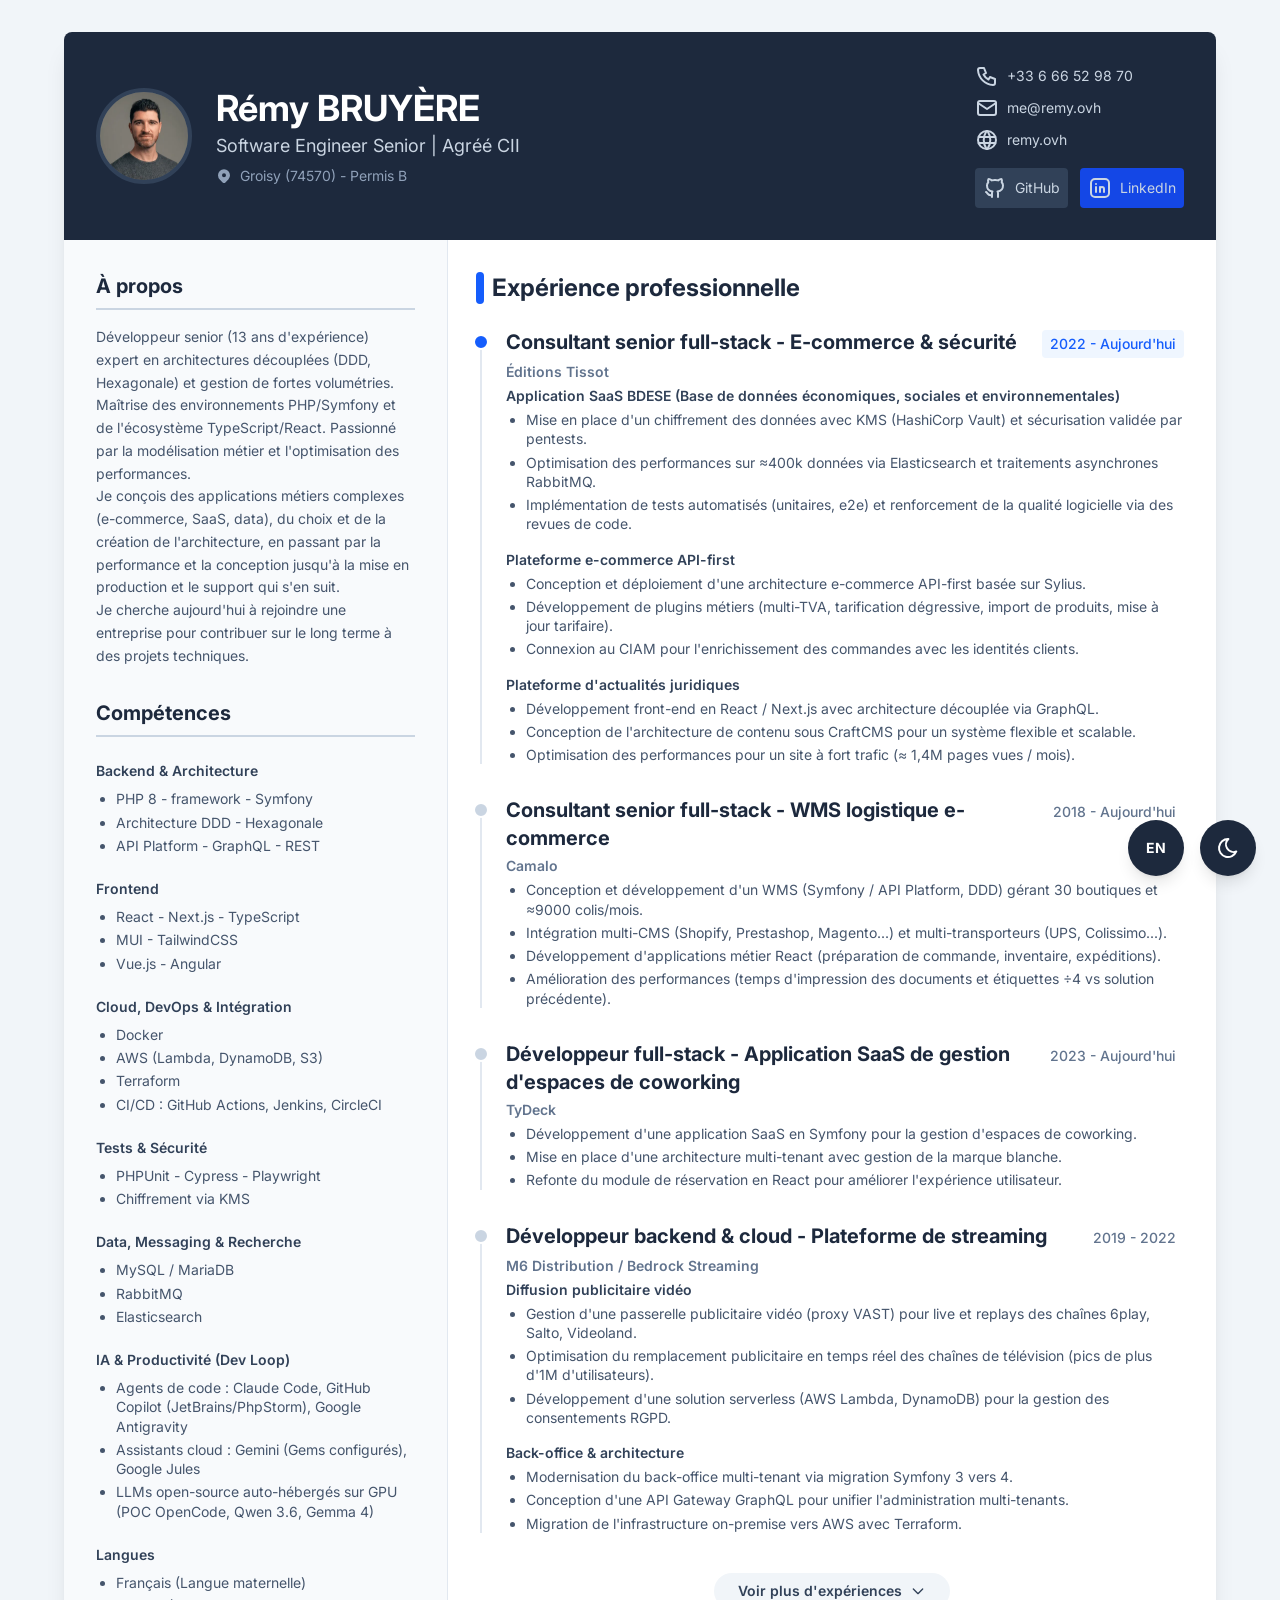
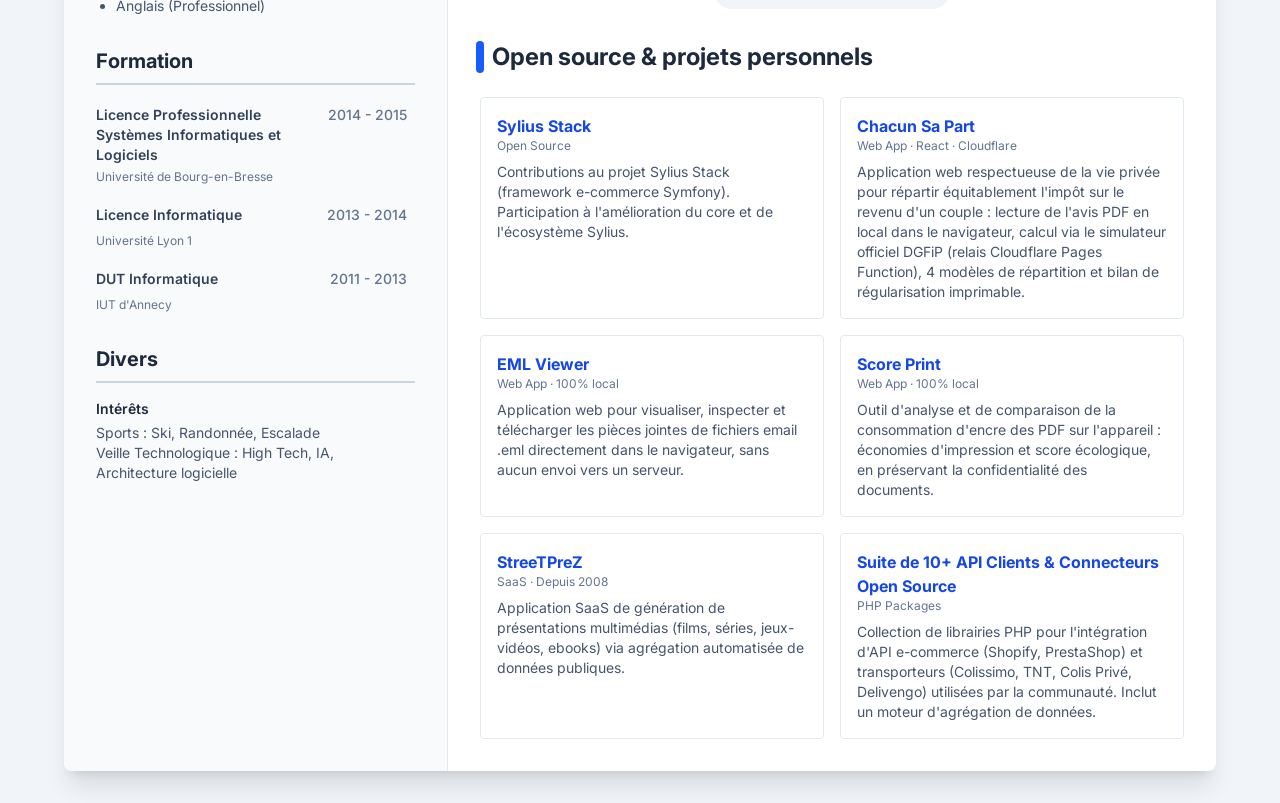
==== commit c2a4825b: "Deploy from resume-astro-gh-page (Astro): e6aca6a43bd1c522f44d65ac04b84ab48e1eae4d rem42/resume-astr" ====
--- a/index.html
+++ b/index.html
@@ -8,4 +8,4 @@
 					document.documentElement.classList.add('dark');
 				}
 			})();
-		</script><meta charset="UTF-8"><meta name="viewport" content="width=device-width, initial-scale=1.0"><title>Rémy BRUYÈRE - Curriculum vitae - Software Engineer Senior</title><meta name="description" content="Consultant Développeur Freelance Expert PHP Symfony, React et PrestaShop. +10 ans d'expérience en E-commerce et Architecture Web complexe. Disponible en Suisse Romande (Frontalier), sur Annecy et en Remote."><link href="https://fonts.googleapis.com/css2?family=Inter:wght@300;400;600;700&display=swap" rel="stylesheet"><link rel="icon" type="image/png" href="/favicon-96x96.png" sizes="96x96"><link rel="icon" type="image/svg+xml" href="/favicon.svg"><link rel="shortcut icon" href="/favicon.ico"><link rel="apple-touch-icon" sizes="180x180" href="/apple-touch-icon.png"><meta name="apple-mobile-web-app-title" content="Rémy BRUYERE"><link rel="manifest" href="/site.webmanifest"><meta name="generator" content="Astro v7.3.2"><link rel="stylesheet" href="/_astro/ThemeToggle.B9ICykxs.css"><script type="module" src="/_astro/page.D6Rx8f8Z.js"></script></head><body class="bg-slate-100 dark:bg-slate-900 text-slate-800 dark:text-slate-200 py-8 px-4 print:p-0 print:bg-white transition-colors duration-300"><div class="max-w-6xl mx-auto bg-white dark:bg-slate-800 shadow-xl rounded-lg overflow-hidden print:shadow-none print:w-[210mm] print:min-h-[297mm] transition-colors duration-300"><header class="bg-slate-800 text-white p-8 md:flex md:justify-between md:items-center print:bg-white print:text-slate-800 print:px-4 print:pb-4 print:pt-0 print:flex print:flex-row print:justify-between print:items-center print:mb-2"><div class="flex items-center gap-6"><div class="h-24 w-24 rounded-full bg-slate-600 flex items-center justify-center text-3xl font-bold border-4 border-slate-700 shrink-0 overflow-hidden"><img src="/_astro/Remy_BRUYERE_small.B9lpAZHT_1zaGDk.webp" alt="Photo de profil de Rémy BRUYÈRE" loading="eager" decoding="async" width="352" height="471" class="w-full h-full object-cover object-top"></div><div><h1 class="text-3xl md:text-4xl font-bold print:text-2xl">Rémy BRUYÈRE</h1><p class="text-lg text-slate-300 print:text-slate-800 mt-1 print:text-base">Software Engineer Senior | Agréé CII</p><p class="text-sm text-slate-400 mt-2 flex flex-wrap gap-2 leading-4"><svg xmlns="http://www.w3.org/2000/svg" width="16" height="16" viewBox="0 0 24 24" fill="currentColor" class="icon icon-tabler icons-tabler-filled icon-tabler-map-pin"><path stroke="none" d="M0 0h24v24H0z" fill="none"></path><path d="M18.364 4.636a9 9 0 0 1 .203 12.519l-.203 .21l-4.243 4.242a3 3 0 0 1 -4.097 .135l-.144 -.135l-4.244 -4.243a9 9 0 0 1 12.728 -12.728zm-6.364 3.364a3 3 0 1 0 0 6a3 3 0 0 0 0 -6"></path></svg><span>Groisy (74570) - Permis B</span></p></div></div><div class="mt-6 md:mt-0 flex flex-col gap-2 text-sm text-slate-300 print:text-slate-800 print:mt-0"><a href="tel:+33666529870" class="hover:text-white transition flex items-center gap-2"><span><svg xmlns="http://www.w3.org/2000/svg" width="24" height="24" viewBox="0 0 24 24" fill="none" stroke="currentColor" stroke-width="2" stroke-linecap="round" stroke-linejoin="round" class="icon icon-tabler icons-tabler-outline icon-tabler-phone"><path stroke="none" d="M0 0h24v24H0z" fill="none"></path><path d="M5 4h4l2 5l-2.5 1.5a11 11 0 0 0 5 5l1.5 -2.5l5 2v4a2 2 0 0 1 -2 2a16 16 0 0 1 -15 -15a2 2 0 0 1 2 -2"></path></svg></span>+33 6 66 52 98 70</a><a href="mailto:me@remy.ovh" class="hover:text-white transition flex items-center gap-2"><span><svg xmlns="http://www.w3.org/2000/svg" width="24" height="24" viewBox="0 0 24 24" fill="none" stroke="currentColor" stroke-width="2" stroke-linecap="round" stroke-linejoin="round" class="icon icon-tabler icons-tabler-outline icon-tabler-mail"><path stroke="none" d="M0 0h24v24H0z" fill="none"></path><path d="M3 7a2 2 0 0 1 2 -2h14a2 2 0 0 1 2 2v10a2 2 0 0 1 -2 2h-14a2 2 0 0 1 -2 -2v-10"></path><path d="M3 7l9 6l9 -6"></path></svg></span>me@remy.ovh</a><a href="//remy.ovh" class="hover:text-white transition flex items-center gap-2" target="_blank" rel="noopener noreferrer"><span><svg xmlns="http://www.w3.org/2000/svg" width="24" height="24" viewBox="0 0 24 24" fill="none" stroke="currentColor" stroke-width="2" stroke-linecap="round" stroke-linejoin="round" class="icon icon-tabler icons-tabler-outline icon-tabler-world"><path stroke="none" d="M0 0h24v24H0z" fill="none"></path><path d="M3 12a9 9 0 1 0 18 0a9 9 0 0 0 -18 0"></path><path d="M3.6 9h16.8"></path><path d="M3.6 15h16.8"></path><path d="M11.5 3a17 17 0 0 0 0 18"></path><path d="M12.5 3a17 17 0 0 1 0 18"></path></svg></span>remy.ovh</a><div class="flex gap-3 mt-2 print:hidden"><a href="https://github.com/rem42" target="_blank" rel="noopener noreferrer" class="bg-slate-700 hover:bg-slate-600 p-2 rounded transition flex items-center gap-2" title="rem42"><svg xmlns="http://www.w3.org/2000/svg" width="24" height="24" viewBox="0 0 24 24" fill="none" stroke="currentColor" stroke-width="2" stroke-linecap="round" stroke-linejoin="round" class="icon icon-tabler icons-tabler-outline icon-tabler-brand-github"><path stroke="none" d="M0 0h24v24H0z" fill="none"></path><path d="M9 19c-4.3 1.4 -4.3 -2.5 -6 -3m12 5v-3.5c0 -1 .1 -1.4 -.5 -2c2.8 -.3 5.5 -1.4 5.5 -6a4.6 4.6 0 0 0 -1.3 -3.2a4.2 4.2 0 0 0 -.1 -3.2s-1.1 -.3 -3.5 1.3a12.3 12.3 0 0 0 -6.2 0c-2.4 -1.6 -3.5 -1.3 -3.5 -1.3a4.2 4.2 0 0 0 -.1 3.2a4.6 4.6 0 0 0 -1.3 3.2c0 4.6 2.7 5.7 5.5 6c-.6 .6 -.6 1.2 -.5 2v3.5"></path></svg>GitHub</a><a href="https://linkedin.com/in/remy-bruyere" target="_blank" rel="noopener noreferrer" class="bg-blue-700 hover:bg-blue-600 p-2 rounded transition flex items-center gap-2" title="remy-bruyere"><svg xmlns="http://www.w3.org/2000/svg" width="24" height="24" viewBox="0 0 24 24" fill="none" stroke="currentColor" stroke-width="2" stroke-linecap="round" stroke-linejoin="round" class="icon icon-tabler icons-tabler-outline icon-tabler-brand-linkedin"><path stroke="none" d="M0 0h24v24H0z" fill="none"></path><path d="M8 11v5"></path><path d="M8 8v.01"></path><path d="M12 16v-5"></path><path d="M16 16v-3a2 2 0 1 0 -4 0"></path><path d="M3 7a4 4 0 0 1 4 -4h10a4 4 0 0 1 4 4v10a4 4 0 0 1 -4 4h-10a4 4 0 0 1 -4 -4l0 -10"></path></svg>LinkedIn</a></div></div></header><div class="grid grid-cols-1 md:grid-cols-3 print:block"><aside class="bg-slate-50 dark:bg-slate-700 p-8 border-r border-slate-200 dark:border-slate-600 md:col-span-1 print:w-full print:border-r-0 print:mb-4 print:bg-white print:p-0 transition-colors duration-300"><section class="mb-8 print:mb-0"><h2 class="text-xl font-bold text-slate-800 dark:text-slate-100 border-b-2 border-slate-300 dark:border-slate-500 pb-2 mb-4 print:pb-0 print:mb-2">À propos</h2><p class="text-sm text-slate-600 dark:text-slate-300 leading-relaxed">Développeur senior (13 ans d'expérience) expert en architectures découplées (DDD, Hexagonale) et gestion de fortes volumétries. Maîtrise des environnements PHP/Symfony et de l'écosystème TypeScript/React. Passionné par la modélisation métier et l'optimisation des performances.<br/>Je conçois des applications métiers complexes (e-commerce, SaaS, data), du choix et de la création de l'architecture, en passant par la performance et la conception jusqu'à la mise en production et le support qui s'en suit.<br/>Je cherche aujourd'hui à rejoindre une entreprise pour contribuer sur le long terme à des projets techniques.</p></section><section class="mb-8 print:mb-4 print:hidden"><h2 class="text-xl font-bold text-slate-800 dark:text-slate-100 border-b-2 border-slate-300 dark:border-slate-500 pb-2 mb-6 print:pb-0 print:mb-4 print:mt-8">Compétences</h2><div class="space-y-6 print:flex print:flex-col print:gap-3 print:space-y-0"><div><h3 class="font-semibold text-slate-700 dark:text-slate-200 mb-2 text-sm print:mb-1 ">Backend &amp; Architecture</h3><ul class="list-disc list-outside pl-5 space-y-1 text-sm text-slate-600 dark:text-slate-300"><li class="leading-snug text-slate-600 dark:text-slate-300 text-sm">PHP 8 - framework - Symfony</li><li class="leading-snug text-slate-600 dark:text-slate-300 text-sm">Architecture DDD - Hexagonale</li><li class="leading-snug text-slate-600 dark:text-slate-300 text-sm">API Platform - GraphQL - REST</li></ul></div><div><h3 class="font-semibold text-slate-700 dark:text-slate-200 mb-2 text-sm print:mb-1 mt-6 print:mt-0">Frontend</h3><ul class="list-disc list-outside pl-5 space-y-1 text-sm text-slate-600 dark:text-slate-300"><li class="leading-snug text-slate-600 dark:text-slate-300 text-sm">React - Next.js - TypeScript</li><li class="leading-snug text-slate-600 dark:text-slate-300 text-sm">MUI - TailwindCSS</li><li class="leading-snug text-slate-600 dark:text-slate-300 text-sm">Vue.js - Angular</li></ul></div><div><h3 class="font-semibold text-slate-700 dark:text-slate-200 mb-2 text-sm print:mb-1 mt-6 print:mt-0">Cloud, DevOps &amp; Intégration</h3><ul class="list-disc list-outside pl-5 space-y-1 text-sm text-slate-600 dark:text-slate-300"><li class="leading-snug text-slate-600 dark:text-slate-300 text-sm">Docker</li><li class="leading-snug text-slate-600 dark:text-slate-300 text-sm">AWS (Lambda, DynamoDB, S3)</li><li class="leading-snug text-slate-600 dark:text-slate-300 text-sm">Terraform</li><li class="leading-snug text-slate-600 dark:text-slate-300 text-sm">CI/CD : GitHub Actions, Jenkins, CircleCI</li></ul></div><div><h3 class="font-semibold text-slate-700 dark:text-slate-200 mb-2 text-sm print:mb-1 mt-6 print:mt-0">Tests &amp; Sécurité</h3><ul class="list-disc list-outside pl-5 space-y-1 text-sm text-slate-600 dark:text-slate-300"><li class="leading-snug text-slate-600 dark:text-slate-300 text-sm">PHPUnit - Cypress - Playwright</li><li class="leading-snug text-slate-600 dark:text-slate-300 text-sm">Chiffrement via KMS</li></ul></div><div><h3 class="font-semibold text-slate-700 dark:text-slate-200 mb-2 text-sm print:mb-1 mt-6 print:mt-0">Data, Messaging &amp; Recherche</h3><ul class="list-disc list-outside pl-5 space-y-1 text-sm text-slate-600 dark:text-slate-300"><li class="leading-snug text-slate-600 dark:text-slate-300 text-sm">MySQL / MariaDB</li><li class="leading-snug text-slate-600 dark:text-slate-300 text-sm">RabbitMQ</li><li class="leading-snug text-slate-600 dark:text-slate-300 text-sm">Elasticsearch</li></ul></div><div><h3 class="font-semibold text-slate-700 dark:text-slate-200 mb-2 text-sm print:mb-1 mt-6 print:mt-0">IA &amp; Productivité (Dev Loop)</h3><ul class="list-disc list-outside pl-5 space-y-1 text-sm text-slate-600 dark:text-slate-300"><li class="leading-snug text-slate-600 dark:text-slate-300 text-sm">Agents de code : Claude Code, GitHub Copilot (JetBrains/PhpStorm), Google Antigravity</li><li class="leading-snug text-slate-600 dark:text-slate-300 text-sm">Assistants cloud : Gemini (Gems configurés), Google Jules</li><li class="leading-snug text-slate-600 dark:text-slate-300 text-sm">LLMs open-source auto-hébergés sur GPU (POC OpenCode, Qwen 3.6, Gemma 4)</li></ul></div><div><h3 class="font-semibold text-slate-700 dark:text-slate-200 mb-2 text-sm print:mb-1 mt-6 print:mt-0">Langues</h3><ul class="list-disc list-outside pl-5 space-y-1 text-sm text-slate-600 dark:text-slate-300"><li class="leading-snug text-slate-600 dark:text-slate-300 text-sm">Français (Langue maternelle)</li><li class="leading-snug text-slate-600 dark:text-slate-300 text-sm">Anglais (Professionnel)</li></ul></div></div></section><section class="mb-8 print:mb-4 print:hidden"><h2 class="text-xl font-bold text-slate-800 dark:text-slate-100 border-b-2 border-slate-300 dark:border-slate-500 pb-2 mb-4 print:pb-0 print:mb-4">Formation</h2><div class="space-y-4"><div><div class="flex flex-col sm:flex-row sm:justify-between sm:items-baseline mb-1"><h3 class="font-semibold text-sm text-slate-700 dark:text-slate-100">Licence Professionnelle Systèmes Informatiques et Logiciels</h3><span class="text-sm font-medium px-2 py-1 rounded whitespace-nowrap transition-colors duration-300 text-slate-500 dark:text-slate-400 group-hover:text-blue-600 dark:group-hover:text-blue-400 group-hover:bg-blue-50 dark:group-hover:bg-blue-900/30 print:text-slate-500 print:bg-white">2014 - 2015</span></div><p class="text-xs text-slate-500 dark:text-slate-400">Université de Bourg-en-Bresse</p></div><div><div class="flex flex-col sm:flex-row sm:justify-between sm:items-baseline mb-1"><h3 class="font-semibold text-sm text-slate-700 dark:text-slate-100">Licence Informatique</h3><span class="text-sm font-medium px-2 py-1 rounded whitespace-nowrap transition-colors duration-300 text-slate-500 dark:text-slate-400 group-hover:text-blue-600 dark:group-hover:text-blue-400 group-hover:bg-blue-50 dark:group-hover:bg-blue-900/30 print:text-slate-500 print:bg-white">2013 - 2014</span></div><p class="text-xs text-slate-500 dark:text-slate-400">Université Lyon 1</p></div><div><div class="flex flex-col sm:flex-row sm:justify-between sm:items-baseline mb-1"><h3 class="font-semibold text-sm text-slate-700 dark:text-slate-100">DUT Informatique</h3><span class="text-sm font-medium px-2 py-1 rounded whitespace-nowrap transition-colors duration-300 text-slate-500 dark:text-slate-400 group-hover:text-blue-600 dark:group-hover:text-blue-400 group-hover:bg-blue-50 dark:group-hover:bg-blue-900/30 print:text-slate-500 print:bg-white">2011 - 2013</span></div><p class="text-xs text-slate-500 dark:text-slate-400">IUT d&#39;Annecy</p></div></div></section><section class="print:hidden"><h2 class="text-xl font-bold text-slate-800 dark:text-slate-100 border-b-2 border-slate-300 dark:border-slate-500 pb-2 mb-4 print:pb-0 print:mb-4 print:hidden">Divers</h2><div class="print:hidden"><h3 class="font-semibold text-sm mb-1 text-slate-800 dark:text-slate-100">Intérêts</h3><p class="text-sm text-slate-600 dark:text-slate-300">Sports : Ski, Randonnée, Escalade</p><p class="text-sm text-slate-600 dark:text-slate-300">Veille Technologique : High Tech, IA, Architecture logicielle</p></div></section></aside><main class="p-8 md:col-span-2 print:p-0 print:w-full"><section class="mb-8 print:mb-4"><h2 class="text-2xl font-bold text-slate-800 dark:text-slate-100 mb-6 flex items-center gap-2 print:text-xl print:mb-4 print:border-b-2 print:border-slate-300"><span class="bg-blue-600 dark:bg-blue-500 w-2 h-8 rounded -ms-1 print:ms-1 print:h-6 print:hidden"></span>Expérience professionnelle</h2><div class="flex flex-col print:block"><div class="group mb-8 relative border-l-2 border-slate-200 dark:border-slate-600 hover:border-blue-400 pl-6 print:break-inside-avoid transition-colors duration-300   print:ms-0 print:mb-6 print:border-0 print:pl-0"><div class="absolute -left-2.25 w-4 h-4 rounded-full border-2 border-white dark:border-slate-800 transition-colors duration-300 before:content-[''] before:absolute before:w-0.5 before:h-2 before:bg-white dark:before:bg-slate-800 before:-top-2 before:left-1/2 before:-translate-x-1/2 top-1.5 bg-blue-600 dark:bg-blue-500 print:hidden"></div><div class="flex flex-col sm:flex-row sm:justify-between sm:items-baseline mb-1"><h3 class="text-xl font-bold text-slate-800 dark:text-slate-100 print:text-lg">Consultant senior full-stack - E-commerce &amp; sécurité</h3><span class="text-sm font-medium px-2 py-1 rounded whitespace-nowrap transition-colors duration-300 text-blue-600 dark:text-blue-400 bg-blue-50 dark:bg-blue-900/30 print:text-slate-500 print:bg-white">2022 - Aujourd&#39;hui</span></div><p class="text-sm font-semibold text-slate-500 dark:text-slate-400 mb-1">Éditions Tissot</p><div class="mb-4 last:mb-0 print:mb-2"><h4 class="font-semibold text-slate-700 dark:text-slate-200 mb-1 text-sm">Application SaaS BDESE (Base de données économiques, sociales et environnementales)</h4><ul class="list-disc list-outside pl-5 space-y-1"><li class="leading-snug text-slate-600 dark:text-slate-300 text-sm">Mise en place d'un chiffrement des données avec KMS (HashiCorp Vault) et sécurisation validée par pentests.</li><li class="leading-snug text-slate-600 dark:text-slate-300 text-sm">Optimisation des performances sur ≈400k données via Elasticsearch et traitements asynchrones RabbitMQ.</li><li class="leading-snug text-slate-600 dark:text-slate-300 text-sm">Implémentation de tests automatisés (unitaires, e2e) et renforcement de la qualité logicielle via des revues de code.</li></ul></div><div class="mb-4 last:mb-0 print:mb-2"><h4 class="font-semibold text-slate-700 dark:text-slate-200 mb-1 text-sm">Plateforme e-commerce API-first</h4><ul class="list-disc list-outside pl-5 space-y-1"><li class="leading-snug text-slate-600 dark:text-slate-300 text-sm">Conception et déploiement d'une architecture e-commerce API-first basée sur Sylius.</li><li class="leading-snug text-slate-600 dark:text-slate-300 text-sm">Développement de plugins métiers (multi-TVA, tarification dégressive, import de produits, mise à jour tarifaire).</li><li class="leading-snug text-slate-600 dark:text-slate-300 text-sm">Connexion au CIAM pour l'enrichissement des commandes avec les identités clients.</li></ul></div><div class="mb-4 last:mb-0 print:mb-2"><h4 class="font-semibold text-slate-700 dark:text-slate-200 mb-1 text-sm">Plateforme d&#39;actualités juridiques</h4><ul class="list-disc list-outside pl-5 space-y-1"><li class="leading-snug text-slate-600 dark:text-slate-300 text-sm">Développement front-end en React / Next.js avec architecture découplée via GraphQL.</li><li class="leading-snug text-slate-600 dark:text-slate-300 text-sm">Conception de l'architecture de contenu sous CraftCMS pour un système flexible et scalable.</li><li class="leading-snug text-slate-600 dark:text-slate-300 text-sm">Optimisation des performances pour un site à fort trafic (≈ 1,4M pages vues / mois).</li></ul></div></div><div class="group mb-8 relative border-l-2 border-slate-200 dark:border-slate-600 hover:border-blue-400 pl-6 print:break-inside-avoid transition-colors duration-300   print:ms-0 print:mb-6 print:border-0 print:pl-0"><div class="absolute -left-2.25 w-4 h-4 rounded-full border-2 border-white dark:border-slate-800 transition-colors duration-300 before:content-[''] before:absolute before:w-0.5 before:h-2 before:bg-white dark:before:bg-slate-800 before:-top-2 before:left-1/2 before:-translate-x-1/2 top-1.5 bg-slate-300 dark:bg-slate-500 group-hover:bg-blue-600 dark:group-hover:bg-blue-500 print:hidden"></div><div class="flex flex-col sm:flex-row sm:justify-between sm:items-baseline mb-1"><h3 class="text-xl font-bold text-slate-800 dark:text-slate-100 print:text-lg">Consultant senior full-stack - WMS logistique e-commerce</h3><span class="text-sm font-medium px-2 py-1 rounded whitespace-nowrap transition-colors duration-300 text-slate-500 dark:text-slate-400 group-hover:text-blue-600 dark:group-hover:text-blue-400 group-hover:bg-blue-50 dark:group-hover:bg-blue-900/30 print:text-slate-500 print:bg-white">2018 - Aujourd&#39;hui</span></div><p class="text-sm font-semibold text-slate-500 dark:text-slate-400 mb-1">Camalo</p><div class="mb-4 last:mb-0 print:mb-2"><ul class="list-disc list-outside pl-5 space-y-1"><li class="leading-snug text-slate-600 dark:text-slate-300 text-sm">Conception et développement d'un WMS (Symfony / API Platform, DDD) gérant 30 boutiques et ≈9000 colis/mois.</li><li class="leading-snug text-slate-600 dark:text-slate-300 text-sm">Intégration multi-CMS (Shopify, Prestashop, Magento...) et multi-transporteurs (UPS, Colissimo...).</li><li class="leading-snug text-slate-600 dark:text-slate-300 text-sm">Développement d'applications métier React (préparation de commande, inventaire, expéditions).</li><li class="leading-snug text-slate-600 dark:text-slate-300 text-sm">Amélioration des performances (temps d'impression des documents et étiquettes ÷4 vs solution précédente).</li></ul></div></div><div class="group mb-8 relative border-l-2 border-slate-200 dark:border-slate-600 hover:border-blue-400 pl-6 print:break-inside-avoid transition-colors duration-300  print:hidden print:ms-0 print:mb-6 print:border-0 print:pl-0"><div class="absolute -left-2.25 w-4 h-4 rounded-full border-2 border-white dark:border-slate-800 transition-colors duration-300 before:content-[''] before:absolute before:w-0.5 before:h-2 before:bg-white dark:before:bg-slate-800 before:-top-2 before:left-1/2 before:-translate-x-1/2 top-1.5 bg-slate-300 dark:bg-slate-500 group-hover:bg-blue-600 dark:group-hover:bg-blue-500 print:hidden"></div><div class="flex flex-col sm:flex-row sm:justify-between sm:items-baseline mb-1"><h3 class="text-xl font-bold text-slate-800 dark:text-slate-100 print:text-lg">Développeur full-stack - Application SaaS de gestion d&#39;espaces de coworking</h3><span class="text-sm font-medium px-2 py-1 rounded whitespace-nowrap transition-colors duration-300 text-slate-500 dark:text-slate-400 group-hover:text-blue-600 dark:group-hover:text-blue-400 group-hover:bg-blue-50 dark:group-hover:bg-blue-900/30 print:text-slate-500 print:bg-white">2023 - Aujourd&#39;hui</span></div><p class="text-sm font-semibold text-slate-500 dark:text-slate-400 mb-1">TyDeck</p><div class="mb-4 last:mb-0 print:mb-2"><ul class="list-disc list-outside pl-5 space-y-1"><li class="leading-snug text-slate-600 dark:text-slate-300 text-sm">Développement d'une application SaaS en Symfony pour la gestion d'espaces de coworking.</li><li class="leading-snug text-slate-600 dark:text-slate-300 text-sm">Mise en place d'une architecture multi-tenant avec gestion de la marque blanche.</li><li class="leading-snug text-slate-600 dark:text-slate-300 text-sm">Refonte du module de réservation en React pour améliorer l'expérience utilisateur.</li></ul></div></div><div class="group mb-8 relative border-l-2 border-slate-200 dark:border-slate-600 hover:border-blue-400 pl-6 print:break-inside-avoid transition-colors duration-300   print:ms-0 print:mb-6 print:border-0 print:pl-0"><div class="absolute -left-2.25 w-4 h-4 rounded-full border-2 border-white dark:border-slate-800 transition-colors duration-300 before:content-[''] before:absolute before:w-0.5 before:h-2 before:bg-white dark:before:bg-slate-800 before:-top-2 before:left-1/2 before:-translate-x-1/2 top-1.5 bg-slate-300 dark:bg-slate-500 group-hover:bg-blue-600 dark:group-hover:bg-blue-500 print:hidden"></div><div class="flex flex-col sm:flex-row sm:justify-between sm:items-baseline mb-1"><h3 class="text-xl font-bold text-slate-800 dark:text-slate-100 print:text-lg">Développeur backend &amp; cloud - Plateforme de streaming</h3><span class="text-sm font-medium px-2 py-1 rounded whitespace-nowrap transition-colors duration-300 text-slate-500 dark:text-slate-400 group-hover:text-blue-600 dark:group-hover:text-blue-400 group-hover:bg-blue-50 dark:group-hover:bg-blue-900/30 print:text-slate-500 print:bg-white">2019 - 2022</span></div><p class="text-sm font-semibold text-slate-500 dark:text-slate-400 mb-1">M6 Distribution / Bedrock Streaming</p><div class="mb-4 last:mb-0 print:mb-2"><h4 class="font-semibold text-slate-700 dark:text-slate-200 mb-1 text-sm">Diffusion publicitaire vidéo</h4><ul class="list-disc list-outside pl-5 space-y-1"><li class="leading-snug text-slate-600 dark:text-slate-300 text-sm">Gestion d'une passerelle publicitaire vidéo (proxy VAST) pour live et replays des chaînes 6play, Salto, Videoland.</li><li class="leading-snug text-slate-600 dark:text-slate-300 text-sm">Optimisation du remplacement publicitaire en temps réel des chaînes de télévision (pics de plus d'1M d'utilisateurs).</li><li class="leading-snug text-slate-600 dark:text-slate-300 text-sm">Développement d'une solution serverless (AWS Lambda, DynamoDB) pour la gestion des consentements RGPD.</li></ul></div><div class="mb-4 last:mb-0 print:mb-2"><h4 class="font-semibold text-slate-700 dark:text-slate-200 mb-1 text-sm">Back-office &amp; architecture</h4><ul class="list-disc list-outside pl-5 space-y-1"><li class="leading-snug text-slate-600 dark:text-slate-300 text-sm">Modernisation du back-office multi-tenant via migration Symfony 3 vers 4.</li><li class="leading-snug text-slate-600 dark:text-slate-300 text-sm">Conception d'une API Gateway GraphQL pour unifier l'administration multi-tenants.</li><li class="leading-snug text-slate-600 dark:text-slate-300 text-sm">Migration de l'infrastructure on-premise vers AWS avec Terraform.</li></ul></div></div><div class="group mb-8 relative border-l-2 border-slate-200 dark:border-slate-600 hover:border-blue-400 pl-6 print:break-inside-avoid transition-colors duration-300 hidden more-experience print:hidden  print:ms-0 print:mb-6 print:border-0 print:pl-0"><div class="absolute -left-2.25 w-4 h-4 rounded-full border-2 border-white dark:border-slate-800 transition-colors duration-300 before:content-[''] before:absolute before:w-0.5 before:h-2 before:bg-white dark:before:bg-slate-800 before:-top-2 before:left-1/2 before:-translate-x-1/2 top-1.5 bg-slate-300 dark:bg-slate-500 group-hover:bg-blue-600 dark:group-hover:bg-blue-500 print:hidden"></div><div class="flex flex-col sm:flex-row sm:justify-between sm:items-baseline mb-1"><h3 class="text-xl font-bold text-slate-800 dark:text-slate-100 print:text-lg">Développeur Full-Stack - SaaS RH</h3><span class="text-sm font-medium px-2 py-1 rounded whitespace-nowrap transition-colors duration-300 text-slate-500 dark:text-slate-400 group-hover:text-blue-600 dark:group-hover:text-blue-400 group-hover:bg-blue-50 dark:group-hover:bg-blue-900/30 print:text-slate-500 print:bg-white">2018 - 2019</span></div><p class="text-sm font-semibold text-slate-500 dark:text-slate-400 mb-1">Éditions Tissot</p><div class="mb-4 last:mb-0 print:mb-2"><ul class="list-disc list-outside pl-5 space-y-1"><li class="leading-snug text-slate-600 dark:text-slate-300 text-sm">Développement d'une application SaaS RH sur architecture microservices (Symfony, RabbitMQ).</li><li class="leading-snug text-slate-600 dark:text-slate-300 text-sm">Implémentation du front-end en Angular avec communication inter-services.</li><li class="leading-snug text-slate-600 dark:text-slate-300 text-sm">Mise en place de tests automatisés (PHPUnit, Behat, Cypress) pour sécuriser les livraisons.</li></ul></div></div><div class="group mb-8 relative border-l-2 border-slate-200 dark:border-slate-600 hover:border-blue-400 pl-6 print:break-inside-avoid transition-colors duration-300 hidden more-experience print:hidden  print:ms-0 print:mb-6 print:border-0 print:pl-0"><div class="absolute -left-2.25 w-4 h-4 rounded-full border-2 border-white dark:border-slate-800 transition-colors duration-300 before:content-[''] before:absolute before:w-0.5 before:h-2 before:bg-white dark:before:bg-slate-800 before:-top-2 before:left-1/2 before:-translate-x-1/2 top-1.5 bg-slate-300 dark:bg-slate-500 group-hover:bg-blue-600 dark:group-hover:bg-blue-500 print:hidden"></div><div class="flex flex-col sm:flex-row sm:justify-between sm:items-baseline mb-1"><h3 class="text-xl font-bold text-slate-800 dark:text-slate-100 print:text-lg">Consultant Freelance – Projets e-commerce &amp; web</h3><span class="text-sm font-medium px-2 py-1 rounded whitespace-nowrap transition-colors duration-300 text-slate-500 dark:text-slate-400 group-hover:text-blue-600 dark:group-hover:text-blue-400 group-hover:bg-blue-50 dark:group-hover:bg-blue-900/30 print:text-slate-500 print:bg-white">2017 - Aujourd&#39;hui</span></div><p class="text-sm font-semibold text-slate-500 dark:text-slate-400 mb-1">Clients divers</p><div class="mb-4 last:mb-0 print:mb-2"><ul class="list-disc list-outside pl-5 space-y-1"><li class="leading-snug text-slate-600 dark:text-slate-300 text-sm">Réalisation de migrations e-commerce complexes (Magento, PrestaShop, WooCommerce) avec reprise de données et continuité d'activité.</li><li class="leading-snug text-slate-600 dark:text-slate-300 text-sm">Développement de solutions sur mesure (Shopify, PrestaShop, WordPress) : modules spécifiques, automatisation des flux, intégrations API.</li><li class="leading-snug text-slate-600 dark:text-slate-300 text-sm">Conception et optimisation d'architectures web (modélisation des données, performance, hébergement) pour environnements e-commerce.</li></ul></div></div><div class="group mb-8 relative border-l-2 border-slate-200 dark:border-slate-600 hover:border-blue-400 pl-6 print:break-inside-avoid transition-colors duration-300 hidden more-experience print:hidden  print:ms-0 print:mb-6 print:border-0 print:pl-0"><div class="absolute -left-2.25 w-4 h-4 rounded-full border-2 border-white dark:border-slate-800 transition-colors duration-300 before:content-[''] before:absolute before:w-0.5 before:h-2 before:bg-white dark:before:bg-slate-800 before:-top-2 before:left-1/2 before:-translate-x-1/2 top-1.5 bg-slate-300 dark:bg-slate-500 group-hover:bg-blue-600 dark:group-hover:bg-blue-500 print:hidden"></div><div class="flex flex-col sm:flex-row sm:justify-between sm:items-baseline mb-1"><h3 class="text-xl font-bold text-slate-800 dark:text-slate-100 print:text-lg">Développeur Backend - E-commerce</h3><span class="text-sm font-medium px-2 py-1 rounded whitespace-nowrap transition-colors duration-300 text-slate-500 dark:text-slate-400 group-hover:text-blue-600 dark:group-hover:text-blue-400 group-hover:bg-blue-50 dark:group-hover:bg-blue-900/30 print:text-slate-500 print:bg-white">2013 - 2018</span></div><p class="text-sm font-semibold text-slate-500 dark:text-slate-400 mb-1">Cadeau Maestro</p><div class="mb-4 last:mb-0 print:mb-2"><ul class="list-disc list-outside pl-5 space-y-1"><li class="leading-snug text-slate-600 dark:text-slate-300 text-sm">Développement et maintenance d'une plateforme e-commerce à fort trafic (PrestaShop).</li><li class="leading-snug text-slate-600 dark:text-slate-300 text-sm">Conception de modules sur mesure et évolution continue des fonctionnalités métier.</li><li class="leading-snug text-slate-600 dark:text-slate-300 text-sm">Prise de responsabilité progressive jusqu'au rôle de développeur principal.</li></ul></div></div></div><div class="flex justify-center mt-2 print:hidden"><button id="toggle-experiences-btn" data-more="Voir plus d'expériences" data-less="Voir moins d'expériences" class="px-6 py-2 bg-slate-100 dark:bg-slate-700 text-slate-700 dark:text-slate-200 font-semibold rounded-full hover:bg-slate-200 dark:hover:bg-slate-600 transition-all text-sm group flex items-center gap-2 cursor-pointer"><span>Voir plus d&#39;expériences</span><svg xmlns="http://www.w3.org/2000/svg" class="h-4 w-4 transition-transform group-hover:translate-y-1" fill="none" viewBox="0 0 24 24" stroke="currentColor"><path stroke-linecap="round" stroke-linejoin="round" stroke-width="2" d="M19 9l-7 7-7-7"></path></svg></button></div></section><script type="module">var e=document.getElementById(`toggle-experiences-btn`);e&&e.addEventListener(`click`,function(){let t=document.querySelectorAll(`.more-experience`),n=this.querySelector(`span`),r=this.querySelector(`svg`);if(!n||!r)return;let i=e.getAttribute(`data-more`),a=e.getAttribute(`data-less`);if(!i||!a)return;let o=n.innerText===i;t.forEach(e=>{e.classList.toggle(`hidden`)}),o?(n.innerText=a,r.classList.add(`rotate-180`),r.classList.remove(`group-hover:translate-y-1`)):(n.innerText=i,r.classList.remove(`rotate-180`),r.classList.add(`group-hover:translate-y-1`))});</script><div class="hidden print:block"><section class="print:mb-4"><h2 class="text-xl font-bold text-slate-800 dark:text-slate-100 border-b-2 border-slate-300 dark:border-slate-500 pb-2 mb-6 print:pb-0 print:mb-4 print:mt-8">Compétences</h2><div class="space-y-6 print:flex print:flex-col print:gap-3 print:space-y-0"><div><h3 class="font-semibold text-slate-700 dark:text-slate-200 mb-2 text-sm print:mb-1 ">Backend &amp; Architecture</h3><ul class="list-disc list-outside pl-5 space-y-1 text-sm text-slate-600 dark:text-slate-300"><li class="leading-snug text-slate-600 dark:text-slate-300 text-sm">PHP 8 - framework - Symfony</li><li class="leading-snug text-slate-600 dark:text-slate-300 text-sm">Architecture DDD - Hexagonale</li><li class="leading-snug text-slate-600 dark:text-slate-300 text-sm">API Platform - GraphQL - REST</li></ul></div><div><h3 class="font-semibold text-slate-700 dark:text-slate-200 mb-2 text-sm print:mb-1 mt-6 print:mt-0">Frontend</h3><ul class="list-disc list-outside pl-5 space-y-1 text-sm text-slate-600 dark:text-slate-300"><li class="leading-snug text-slate-600 dark:text-slate-300 text-sm">React - Next.js - TypeScript</li><li class="leading-snug text-slate-600 dark:text-slate-300 text-sm">MUI - TailwindCSS</li><li class="leading-snug text-slate-600 dark:text-slate-300 text-sm">Vue.js - Angular</li></ul></div><div><h3 class="font-semibold text-slate-700 dark:text-slate-200 mb-2 text-sm print:mb-1 mt-6 print:mt-0">Cloud, DevOps &amp; Intégration</h3><ul class="list-disc list-outside pl-5 space-y-1 text-sm text-slate-600 dark:text-slate-300"><li class="leading-snug text-slate-600 dark:text-slate-300 text-sm">Docker</li><li class="leading-snug text-slate-600 dark:text-slate-300 text-sm">AWS (Lambda, DynamoDB, S3)</li><li class="leading-snug text-slate-600 dark:text-slate-300 text-sm">Terraform</li><li class="leading-snug text-slate-600 dark:text-slate-300 text-sm">CI/CD : GitHub Actions, Jenkins, CircleCI</li></ul></div><div><h3 class="font-semibold text-slate-700 dark:text-slate-200 mb-2 text-sm print:mb-1 mt-6 print:mt-0">Tests &amp; Sécurité</h3><ul class="list-disc list-outside pl-5 space-y-1 text-sm text-slate-600 dark:text-slate-300"><li class="leading-snug text-slate-600 dark:text-slate-300 text-sm">PHPUnit - Cypress - Playwright</li><li class="leading-snug text-slate-600 dark:text-slate-300 text-sm">Chiffrement via KMS</li></ul></div><div><h3 class="font-semibold text-slate-700 dark:text-slate-200 mb-2 text-sm print:mb-1 mt-6 print:mt-0">Data, Messaging &amp; Recherche</h3><ul class="list-disc list-outside pl-5 space-y-1 text-sm text-slate-600 dark:text-slate-300"><li class="leading-snug text-slate-600 dark:text-slate-300 text-sm">MySQL / MariaDB</li><li class="leading-snug text-slate-600 dark:text-slate-300 text-sm">RabbitMQ</li><li class="leading-snug text-slate-600 dark:text-slate-300 text-sm">Elasticsearch</li></ul></div><div><h3 class="font-semibold text-slate-700 dark:text-slate-200 mb-2 text-sm print:mb-1 mt-6 print:mt-0">IA &amp; Productivité (Dev Loop)</h3><ul class="list-disc list-outside pl-5 space-y-1 text-sm text-slate-600 dark:text-slate-300"><li class="leading-snug text-slate-600 dark:text-slate-300 text-sm">Agents de code : Claude Code, GitHub Copilot (JetBrains/PhpStorm), Google Antigravity</li><li class="leading-snug text-slate-600 dark:text-slate-300 text-sm">Assistants cloud : Gemini (Gems configurés), Google Jules</li><li class="leading-snug text-slate-600 dark:text-slate-300 text-sm">LLMs open-source auto-hébergés sur GPU (POC OpenCode, Qwen 3.6, Gemma 4)</li></ul></div><div><h3 class="font-semibold text-slate-700 dark:text-slate-200 mb-2 text-sm print:mb-1 mt-6 print:mt-0">Langues</h3><ul class="list-disc list-outside pl-5 space-y-1 text-sm text-slate-600 dark:text-slate-300"><li class="leading-snug text-slate-600 dark:text-slate-300 text-sm">Français (Langue maternelle)</li><li class="leading-snug text-slate-600 dark:text-slate-300 text-sm">Anglais (Professionnel)</li></ul></div></div></section><!-- Projects are only included here for the printed version --><div class="print:mb-4"><section><h2 class="text-2xl font-bold text-slate-800 dark:text-slate-100 mb-6 flex items-center gap-2 print:text-xl print:mb-4 print:border-b-2 print:border-slate-300"><span class="bg-blue-600 dark:bg-blue-500 w-2 h-8 rounded -ms-1 print:ms-1 print:h-6 print:hidden"></span>Open source &amp; projets personnels</h2><div class="hidden print:block"><ul class="list-disc list-outside pl-5 space-y-1 text-sm text-slate-600 dark:text-slate-300"><li class="leading-snug text-slate-600 dark:text-slate-300 text-sm">Création d&#39;une application web de répartition de l&#39;impôt sur le revenu d&#39;un couple (Chacun Sa Part)</li><li class="leading-snug text-slate-600 dark:text-slate-300 text-sm">Contributions au projet Sylius Stack</li><li class="leading-snug text-slate-600 dark:text-slate-300 text-sm">Développement de librairies PHP d&#39;intégration API e-commerce et transporteurs</li><li class="leading-snug text-slate-600 dark:text-slate-300 text-sm">Création d&#39;un SaaS d&#39;agrégation de données (StreeTPreZ)</li></ul></div><div class="grid grid-cols-1 md:grid-cols-2 gap-4 print:hidden"><a href="https://chacunsapart.remy.ovh/" target="_blank" rel="noopener noreferrer" class="block p-4 bg-white dark:bg-slate-700 border border-slate-200 dark:border-slate-600 rounded hover:shadow-md dark:hover:shadow-slate-900/50 transition group"><h3 class="font-bold text-blue-700 dark:text-blue-400 group-hover:underline">Chacun Sa Part</h3><p class="text-xs text-slate-500 dark:text-slate-400 mb-2">Web App · React · Cloudflare</p><p class="text-sm text-slate-600 dark:text-slate-300">Application web respectueuse de la vie privée pour répartir équitablement l&#39;impôt sur le revenu d&#39;un couple : lecture de l&#39;avis PDF en local dans le navigateur, calcul via le simulateur officiel DGFiP (relais Cloudflare Pages Function), 4 modèles de répartition et bilan de régularisation imprimable.</p></a><a href="https://streetprez.com" target="_blank" rel="noopener noreferrer" class="block p-4 bg-white dark:bg-slate-700 border border-slate-200 dark:border-slate-600 rounded hover:shadow-md dark:hover:shadow-slate-900/50 transition group"><h3 class="font-bold text-blue-700 dark:text-blue-400 group-hover:underline">StreeTPreZ</h3><p class="text-xs text-slate-500 dark:text-slate-400 mb-2">SaaS · Depuis 2008</p><p class="text-sm text-slate-600 dark:text-slate-300">Application SaaS de génération de présentations multimédias (films, séries, jeux-vidéos, ebooks) via agrégation automatisée de données publiques.</p></a><a href="https://github.com/rem42?tab=repositories&amp;q=scraper" target="_blank" rel="noopener noreferrer" class="block p-4 bg-white dark:bg-slate-700 border border-slate-200 dark:border-slate-600 rounded hover:shadow-md dark:hover:shadow-slate-900/50 transition group"><h3 class="font-bold text-blue-700 dark:text-blue-400 group-hover:underline">Suite de 10+ API Clients &amp; Connecteurs Open Source</h3><p class="text-xs text-slate-500 dark:text-slate-400 mb-2">PHP Packages</p><p class="text-sm text-slate-600 dark:text-slate-300">Collection de librairies PHP pour l&#39;intégration d&#39;API e-commerce (Shopify, PrestaShop) et transporteurs (Colissimo, TNT, Colis Privé, Delivengo) utilisées par la communauté. Inclut un moteur d&#39;agrégation de données.</p></a><a href="https://github.com/Sylius/Stack" target="_blank" rel="noopener noreferrer" class="block p-4 bg-white dark:bg-slate-700 border border-slate-200 dark:border-slate-600 rounded hover:shadow-md dark:hover:shadow-slate-900/50 transition group"><h3 class="font-bold text-blue-700 dark:text-blue-400 group-hover:underline">Sylius Stack</h3><p class="text-xs text-slate-500 dark:text-slate-400 mb-2">Open Source</p><p class="text-sm text-slate-600 dark:text-slate-300">Contributions au projet Sylius Stack (framework e-commerce Symfony). Participation à l&#39;amélioration du core et de l&#39;écosystème Sylius.</p></a></div></section></div><div class="print:mb-4"><h2 class="text-xl font-bold text-slate-800 dark:text-slate-100 border-b-2 border-slate-300 dark:border-slate-500 pb-2 mb-4 print:pb-0 print:mb-4">Formation</h2><div class="space-y-4"><div><div class="flex flex-col sm:flex-row sm:justify-between sm:items-baseline mb-1"><h3 class="font-semibold text-sm text-slate-700 dark:text-slate-100">Licence Professionnelle Systèmes Informatiques et Logiciels</h3><span class="text-sm font-medium px-2 py-1 rounded whitespace-nowrap transition-colors duration-300 text-slate-500 dark:text-slate-400 group-hover:text-blue-600 dark:group-hover:text-blue-400 group-hover:bg-blue-50 dark:group-hover:bg-blue-900/30 print:text-slate-500 print:bg-white">2014 - 2015</span></div><p class="text-xs text-slate-500 dark:text-slate-400">Université de Bourg-en-Bresse</p></div><div><div class="flex flex-col sm:flex-row sm:justify-between sm:items-baseline mb-1"><h3 class="font-semibold text-sm text-slate-700 dark:text-slate-100">Licence Informatique</h3><span class="text-sm font-medium px-2 py-1 rounded whitespace-nowrap transition-colors duration-300 text-slate-500 dark:text-slate-400 group-hover:text-blue-600 dark:group-hover:text-blue-400 group-hover:bg-blue-50 dark:group-hover:bg-blue-900/30 print:text-slate-500 print:bg-white">2013 - 2014</span></div><p class="text-xs text-slate-500 dark:text-slate-400">Université Lyon 1</p></div><div><div class="flex flex-col sm:flex-row sm:justify-between sm:items-baseline mb-1"><h3 class="font-semibold text-sm text-slate-700 dark:text-slate-100">DUT Informatique</h3><span class="text-sm font-medium px-2 py-1 rounded whitespace-nowrap transition-colors duration-300 text-slate-500 dark:text-slate-400 group-hover:text-blue-600 dark:group-hover:text-blue-400 group-hover:bg-blue-50 dark:group-hover:bg-blue-900/30 print:text-slate-500 print:bg-white">2011 - 2013</span></div><p class="text-xs text-slate-500 dark:text-slate-400">IUT d&#39;Annecy</p></div></div></div></div><div class="print:hidden"><section><h2 class="text-2xl font-bold text-slate-800 dark:text-slate-100 mb-6 flex items-center gap-2 print:text-xl print:mb-4 print:border-b-2 print:border-slate-300"><span class="bg-blue-600 dark:bg-blue-500 w-2 h-8 rounded -ms-1 print:ms-1 print:h-6 print:hidden"></span>Open source &amp; projets personnels</h2><div class="hidden print:block"><ul class="list-disc list-outside pl-5 space-y-1 text-sm text-slate-600 dark:text-slate-300"><li class="leading-snug text-slate-600 dark:text-slate-300 text-sm">Création d&#39;une application web de répartition de l&#39;impôt sur le revenu d&#39;un couple (Chacun Sa Part)</li><li class="leading-snug text-slate-600 dark:text-slate-300 text-sm">Contributions au projet Sylius Stack</li><li class="leading-snug text-slate-600 dark:text-slate-300 text-sm">Développement de librairies PHP d&#39;intégration API e-commerce et transporteurs</li><li class="leading-snug text-slate-600 dark:text-slate-300 text-sm">Création d&#39;un SaaS d&#39;agrégation de données (StreeTPreZ)</li></ul></div><div class="grid grid-cols-1 md:grid-cols-2 gap-4 print:hidden"><a href="https://chacunsapart.remy.ovh/" target="_blank" rel="noopener noreferrer" class="block p-4 bg-white dark:bg-slate-700 border border-slate-200 dark:border-slate-600 rounded hover:shadow-md dark:hover:shadow-slate-900/50 transition group"><h3 class="font-bold text-blue-700 dark:text-blue-400 group-hover:underline">Chacun Sa Part</h3><p class="text-xs text-slate-500 dark:text-slate-400 mb-2">Web App · React · Cloudflare</p><p class="text-sm text-slate-600 dark:text-slate-300">Application web respectueuse de la vie privée pour répartir équitablement l&#39;impôt sur le revenu d&#39;un couple : lecture de l&#39;avis PDF en local dans le navigateur, calcul via le simulateur officiel DGFiP (relais Cloudflare Pages Function), 4 modèles de répartition et bilan de régularisation imprimable.</p></a><a href="https://streetprez.com" target="_blank" rel="noopener noreferrer" class="block p-4 bg-white dark:bg-slate-700 border border-slate-200 dark:border-slate-600 rounded hover:shadow-md dark:hover:shadow-slate-900/50 transition group"><h3 class="font-bold text-blue-700 dark:text-blue-400 group-hover:underline">StreeTPreZ</h3><p class="text-xs text-slate-500 dark:text-slate-400 mb-2">SaaS · Depuis 2008</p><p class="text-sm text-slate-600 dark:text-slate-300">Application SaaS de génération de présentations multimédias (films, séries, jeux-vidéos, ebooks) via agrégation automatisée de données publiques.</p></a><a href="https://github.com/rem42?tab=repositories&amp;q=scraper" target="_blank" rel="noopener noreferrer" class="block p-4 bg-white dark:bg-slate-700 border border-slate-200 dark:border-slate-600 rounded hover:shadow-md dark:hover:shadow-slate-900/50 transition group"><h3 class="font-bold text-blue-700 dark:text-blue-400 group-hover:underline">Suite de 10+ API Clients &amp; Connecteurs Open Source</h3><p class="text-xs text-slate-500 dark:text-slate-400 mb-2">PHP Packages</p><p class="text-sm text-slate-600 dark:text-slate-300">Collection de librairies PHP pour l&#39;intégration d&#39;API e-commerce (Shopify, PrestaShop) et transporteurs (Colissimo, TNT, Colis Privé, Delivengo) utilisées par la communauté. Inclut un moteur d&#39;agrégation de données.</p></a><a href="https://github.com/Sylius/Stack" target="_blank" rel="noopener noreferrer" class="block p-4 bg-white dark:bg-slate-700 border border-slate-200 dark:border-slate-600 rounded hover:shadow-md dark:hover:shadow-slate-900/50 transition group"><h3 class="font-bold text-blue-700 dark:text-blue-400 group-hover:underline">Sylius Stack</h3><p class="text-xs text-slate-500 dark:text-slate-400 mb-2">Open Source</p><p class="text-sm text-slate-600 dark:text-slate-300">Contributions au projet Sylius Stack (framework e-commerce Symfony). Participation à l&#39;amélioration du core et de l&#39;écosystème Sylius.</p></a></div></section></div></main></div><!-- Floating Dark Mode Toggle --><button id="theme-toggle" class="fixed bottom-6 right-6 p-4 bg-slate-800 dark:bg-slate-200 text-white dark:text-slate-800 rounded-full shadow-lg hover:shadow-xl hover:scale-110 transition-all duration-300 print:hidden z-50 cursor-pointer" title="Basculer le mode sombre"><!-- Sun icon (shown in dark mode) --><svg id="theme-toggle-light-icon" class="hidden w-6 h-6" xmlns="http://www.w3.org/2000/svg" viewBox="0 0 24 24" fill="none" stroke="currentColor" stroke-width="2" stroke-linecap="round" stroke-linejoin="round"><circle cx="12" cy="12" r="4"></circle><path d="M12 2v2"></path><path d="M12 20v2"></path><path d="M4.93 4.93l1.41 1.41"></path><path d="M17.66 17.66l1.41 1.41"></path><path d="M2 12h2"></path><path d="M20 12h2"></path><path d="M6.34 17.66l-1.41 1.41"></path><path d="M19.07 4.93l-1.41 1.41"></path></svg><!-- Moon icon (shown in light mode) --><svg id="theme-toggle-dark-icon" class="hidden w-6 h-6" xmlns="http://www.w3.org/2000/svg" viewBox="0 0 24 24" fill="none" stroke="currentColor" stroke-width="2" stroke-linecap="round" stroke-linejoin="round"><path d="M12 3c.132 0 .263 0 .393 0a7.5 7.5 0 0 0 7.92 12.446a9 9 0 1 1 -8.313 -12.454z"></path></svg></button><script type="module">var e=document.getElementById(`theme-toggle`),t=document.getElementById(`theme-toggle-light-icon`),n=document.getElementById(`theme-toggle-dark-icon`);function r(){t&&n&&(document.documentElement.classList.contains(`dark`)?(t.classList.remove(`hidden`),n.classList.add(`hidden`)):(t.classList.add(`hidden`),n.classList.remove(`hidden`)))}e&&(r(),e.addEventListener(`click`,function(){document.documentElement.classList.toggle(`dark`),localStorage.setItem(`theme`,document.documentElement.classList.contains(`dark`)?`dark`:`light`),r()}));</script><a href="/en/" class="fixed bottom-6 right-24 p-4 bg-slate-800 dark:bg-slate-200 text-white dark:text-slate-800 rounded-full shadow-lg hover:shadow-xl hover:scale-110 transition-all duration-300 print:hidden z-50 cursor-pointer flex items-center justify-center font-bold text-sm w-14 h-14" title="Switch to English">EN</a></div></body></html>+		</script><meta charset="UTF-8"><meta name="viewport" content="width=device-width, initial-scale=1.0"><title>Rémy BRUYÈRE - Curriculum vitae - Software Engineer Senior</title><meta name="description" content="Consultant Développeur Freelance Expert PHP Symfony, React et PrestaShop. +10 ans d'expérience en E-commerce et Architecture Web complexe. Disponible en Suisse Romande (Frontalier), sur Annecy et en Remote."><link href="https://fonts.googleapis.com/css2?family=Inter:wght@300;400;600;700&display=swap" rel="stylesheet"><link rel="icon" type="image/png" href="/favicon-96x96.png" sizes="96x96"><link rel="icon" type="image/svg+xml" href="/favicon.svg"><link rel="shortcut icon" href="/favicon.ico"><link rel="apple-touch-icon" sizes="180x180" href="/apple-touch-icon.png"><meta name="apple-mobile-web-app-title" content="Rémy BRUYERE"><link rel="manifest" href="/site.webmanifest"><meta name="generator" content="Astro v7.4.0"><link rel="stylesheet" href="/_astro/ThemeToggle.B2OI27Tj.css"><script type="module" src="/_astro/page.tougUCvb.js"></script></head><body class="bg-slate-100 dark:bg-slate-900 text-slate-800 dark:text-slate-200 py-8 px-4 print:p-0 print:bg-white transition-colors duration-300"><div class="max-w-6xl mx-auto bg-white dark:bg-slate-800 shadow-xl rounded-lg overflow-hidden print:shadow-none print:w-[210mm] print:min-h-[297mm] transition-colors duration-300"><header class="bg-slate-800 text-white p-8 md:flex md:justify-between md:items-center print:bg-white print:text-slate-800 print:px-4 print:pb-4 print:pt-0 print:flex print:flex-row print:justify-between print:items-center print:mb-2"><div class="flex items-center gap-6"><div class="h-24 w-24 rounded-full bg-slate-600 flex items-center justify-center text-3xl font-bold border-4 border-slate-700 shrink-0 overflow-hidden"><img src="/_astro/Remy_BRUYERE_small.B9lpAZHT_1zaGDk.webp" alt="Photo de profil de Rémy BRUYÈRE" loading="eager" decoding="async" width="352" height="471" class="w-full h-full object-cover object-top"></div><div><h1 class="text-3xl md:text-4xl font-bold print:text-2xl">Rémy BRUYÈRE</h1><p class="text-lg text-slate-300 print:text-slate-800 mt-1 print:text-base">Software Engineer Senior | Agréé CII</p><p class="text-sm text-slate-400 mt-2 flex flex-wrap gap-2 leading-4"><svg xmlns="http://www.w3.org/2000/svg" width="16" height="16" viewBox="0 0 24 24" fill="currentColor" class="icon icon-tabler icons-tabler-filled icon-tabler-map-pin"><path stroke="none" d="M0 0h24v24H0z" fill="none"></path><path d="M18.364 4.636a9 9 0 0 1 .203 12.519l-.203 .21l-4.243 4.242a3 3 0 0 1 -4.097 .135l-.144 -.135l-4.244 -4.243a9 9 0 0 1 12.728 -12.728zm-6.364 3.364a3 3 0 1 0 0 6a3 3 0 0 0 0 -6"></path></svg><span>Groisy (74570) - Permis B</span></p></div></div><div class="mt-6 md:mt-0 flex flex-col gap-2 text-sm text-slate-300 print:text-slate-800 print:mt-0"><a href="tel:+33666529870" class="hover:text-white transition flex items-center gap-2"><span><svg xmlns="http://www.w3.org/2000/svg" width="24" height="24" viewBox="0 0 24 24" fill="none" stroke="currentColor" stroke-width="2" stroke-linecap="round" stroke-linejoin="round" class="icon icon-tabler icons-tabler-outline icon-tabler-phone"><path stroke="none" d="M0 0h24v24H0z" fill="none"></path><path d="M5 4h4l2 5l-2.5 1.5a11 11 0 0 0 5 5l1.5 -2.5l5 2v4a2 2 0 0 1 -2 2a16 16 0 0 1 -15 -15a2 2 0 0 1 2 -2"></path></svg></span>+33 6 66 52 98 70</a><a href="mailto:me@remy.ovh" class="hover:text-white transition flex items-center gap-2"><span><svg xmlns="http://www.w3.org/2000/svg" width="24" height="24" viewBox="0 0 24 24" fill="none" stroke="currentColor" stroke-width="2" stroke-linecap="round" stroke-linejoin="round" class="icon icon-tabler icons-tabler-outline icon-tabler-mail"><path stroke="none" d="M0 0h24v24H0z" fill="none"></path><path d="M3 7a2 2 0 0 1 2 -2h14a2 2 0 0 1 2 2v10a2 2 0 0 1 -2 2h-14a2 2 0 0 1 -2 -2v-10"></path><path d="M3 7l9 6l9 -6"></path></svg></span>me@remy.ovh</a><a href="//remy.ovh" class="hover:text-white transition flex items-center gap-2" target="_blank" rel="noopener noreferrer"><span><svg xmlns="http://www.w3.org/2000/svg" width="24" height="24" viewBox="0 0 24 24" fill="none" stroke="currentColor" stroke-width="2" stroke-linecap="round" stroke-linejoin="round" class="icon icon-tabler icons-tabler-outline icon-tabler-world"><path stroke="none" d="M0 0h24v24H0z" fill="none"></path><path d="M3 12a9 9 0 1 0 18 0a9 9 0 0 0 -18 0"></path><path d="M3.6 9h16.8"></path><path d="M3.6 15h16.8"></path><path d="M11.5 3a17 17 0 0 0 0 18"></path><path d="M12.5 3a17 17 0 0 1 0 18"></path></svg></span>remy.ovh</a><div class="flex gap-3 mt-2 print:hidden"><a href="https://github.com/rem42" target="_blank" rel="noopener noreferrer" class="bg-slate-700 hover:bg-slate-600 p-2 rounded transition flex items-center gap-2" title="rem42"><svg xmlns="http://www.w3.org/2000/svg" width="24" height="24" viewBox="0 0 24 24" fill="none" stroke="currentColor" stroke-width="2" stroke-linecap="round" stroke-linejoin="round" class="icon icon-tabler icons-tabler-outline icon-tabler-brand-github"><path stroke="none" d="M0 0h24v24H0z" fill="none"></path><path d="M9 19c-4.3 1.4 -4.3 -2.5 -6 -3m12 5v-3.5c0 -1 .1 -1.4 -.5 -2c2.8 -.3 5.5 -1.4 5.5 -6a4.6 4.6 0 0 0 -1.3 -3.2a4.2 4.2 0 0 0 -.1 -3.2s-1.1 -.3 -3.5 1.3a12.3 12.3 0 0 0 -6.2 0c-2.4 -1.6 -3.5 -1.3 -3.5 -1.3a4.2 4.2 0 0 0 -.1 3.2a4.6 4.6 0 0 0 -1.3 3.2c0 4.6 2.7 5.7 5.5 6c-.6 .6 -.6 1.2 -.5 2v3.5"></path></svg>GitHub</a><a href="https://linkedin.com/in/remy-bruyere" target="_blank" rel="noopener noreferrer" class="bg-blue-700 hover:bg-blue-600 p-2 rounded transition flex items-center gap-2" title="remy-bruyere"><svg xmlns="http://www.w3.org/2000/svg" width="24" height="24" viewBox="0 0 24 24" fill="none" stroke="currentColor" stroke-width="2" stroke-linecap="round" stroke-linejoin="round" class="icon icon-tabler icons-tabler-outline icon-tabler-brand-linkedin"><path stroke="none" d="M0 0h24v24H0z" fill="none"></path><path d="M8 11v5"></path><path d="M8 8v.01"></path><path d="M12 16v-5"></path><path d="M16 16v-3a2 2 0 1 0 -4 0"></path><path d="M3 7a4 4 0 0 1 4 -4h10a4 4 0 0 1 4 4v10a4 4 0 0 1 -4 4h-10a4 4 0 0 1 -4 -4l0 -10"></path></svg>LinkedIn</a></div></div></header><div class="grid grid-cols-1 md:grid-cols-3 print:block"><aside class="bg-slate-50 dark:bg-slate-700 p-8 border-r border-slate-200 dark:border-slate-600 md:col-span-1 print:w-full print:border-r-0 print:mb-4 print:bg-white print:p-0 transition-colors duration-300"><section class="mb-8 print:mb-0"><h2 class="text-xl font-bold text-slate-800 dark:text-slate-100 border-b-2 border-slate-300 dark:border-slate-500 pb-2 mb-4 print:pb-0 print:mb-2">À propos</h2><p class="text-sm text-slate-600 dark:text-slate-300 leading-relaxed">Développeur senior (13 ans d'expérience) expert en architectures découplées (DDD, Hexagonale) et gestion de fortes volumétries. Maîtrise des environnements PHP/Symfony et de l'écosystème TypeScript/React. Passionné par la modélisation métier et l'optimisation des performances.<br/>Je conçois des applications métiers complexes (e-commerce, SaaS, data), du choix et de la création de l'architecture, en passant par la performance et la conception jusqu'à la mise en production et le support qui s'en suit.<br/>Je cherche aujourd'hui à rejoindre une entreprise pour contribuer sur le long terme à des projets techniques.</p></section><section class="mb-8 print:mb-4 print:hidden"><h2 class="text-xl font-bold text-slate-800 dark:text-slate-100 border-b-2 border-slate-300 dark:border-slate-500 pb-2 mb-6 print:pb-0 print:mb-4 print:mt-8">Compétences</h2><div class="space-y-6 print:flex print:flex-col print:gap-3 print:space-y-0"><div><h3 class="font-semibold text-slate-700 dark:text-slate-200 mb-2 text-sm print:mb-1 ">Backend &amp; Architecture</h3><ul class="list-disc list-outside pl-5 space-y-1 text-sm text-slate-600 dark:text-slate-300"><li class="leading-snug text-slate-600 dark:text-slate-300 text-sm">PHP 8 - framework - Symfony</li><li class="leading-snug text-slate-600 dark:text-slate-300 text-sm">Architecture DDD - Hexagonale</li><li class="leading-snug text-slate-600 dark:text-slate-300 text-sm">API Platform - GraphQL - REST</li></ul></div><div><h3 class="font-semibold text-slate-700 dark:text-slate-200 mb-2 text-sm print:mb-1 mt-6 print:mt-0">Frontend</h3><ul class="list-disc list-outside pl-5 space-y-1 text-sm text-slate-600 dark:text-slate-300"><li class="leading-snug text-slate-600 dark:text-slate-300 text-sm">React - Next.js - TypeScript</li><li class="leading-snug text-slate-600 dark:text-slate-300 text-sm">MUI - TailwindCSS</li><li class="leading-snug text-slate-600 dark:text-slate-300 text-sm">Vue.js - Angular</li></ul></div><div><h3 class="font-semibold text-slate-700 dark:text-slate-200 mb-2 text-sm print:mb-1 mt-6 print:mt-0">Cloud, DevOps &amp; Intégration</h3><ul class="list-disc list-outside pl-5 space-y-1 text-sm text-slate-600 dark:text-slate-300"><li class="leading-snug text-slate-600 dark:text-slate-300 text-sm">Docker</li><li class="leading-snug text-slate-600 dark:text-slate-300 text-sm">AWS (Lambda, DynamoDB, S3)</li><li class="leading-snug text-slate-600 dark:text-slate-300 text-sm">Terraform</li><li class="leading-snug text-slate-600 dark:text-slate-300 text-sm">CI/CD : GitHub Actions, Jenkins, CircleCI</li></ul></div><div><h3 class="font-semibold text-slate-700 dark:text-slate-200 mb-2 text-sm print:mb-1 mt-6 print:mt-0">Tests &amp; Sécurité</h3><ul class="list-disc list-outside pl-5 space-y-1 text-sm text-slate-600 dark:text-slate-300"><li class="leading-snug text-slate-600 dark:text-slate-300 text-sm">PHPUnit - Cypress - Playwright</li><li class="leading-snug text-slate-600 dark:text-slate-300 text-sm">Chiffrement via KMS</li></ul></div><div><h3 class="font-semibold text-slate-700 dark:text-slate-200 mb-2 text-sm print:mb-1 mt-6 print:mt-0">Data, Messaging &amp; Recherche</h3><ul class="list-disc list-outside pl-5 space-y-1 text-sm text-slate-600 dark:text-slate-300"><li class="leading-snug text-slate-600 dark:text-slate-300 text-sm">MySQL / MariaDB</li><li class="leading-snug text-slate-600 dark:text-slate-300 text-sm">RabbitMQ</li><li class="leading-snug text-slate-600 dark:text-slate-300 text-sm">Elasticsearch</li></ul></div><div><h3 class="font-semibold text-slate-700 dark:text-slate-200 mb-2 text-sm print:mb-1 mt-6 print:mt-0">IA &amp; Productivité (Dev Loop)</h3><ul class="list-disc list-outside pl-5 space-y-1 text-sm text-slate-600 dark:text-slate-300"><li class="leading-snug text-slate-600 dark:text-slate-300 text-sm">Agents de code : Claude Code, GitHub Copilot (JetBrains/PhpStorm), Google Antigravity</li><li class="leading-snug text-slate-600 dark:text-slate-300 text-sm">Assistants cloud : Gemini (Gems configurés), Google Jules</li><li class="leading-snug text-slate-600 dark:text-slate-300 text-sm">LLMs open-source auto-hébergés sur GPU (POC OpenCode, Qwen 3.6, Gemma 4)</li></ul></div><div><h3 class="font-semibold text-slate-700 dark:text-slate-200 mb-2 text-sm print:mb-1 mt-6 print:mt-0">Langues</h3><ul class="list-disc list-outside pl-5 space-y-1 text-sm text-slate-600 dark:text-slate-300"><li class="leading-snug text-slate-600 dark:text-slate-300 text-sm">Français (Langue maternelle)</li><li class="leading-snug text-slate-600 dark:text-slate-300 text-sm">Anglais (Professionnel)</li></ul></div></div></section><section class="mb-8 print:mb-4 print:hidden"><h2 class="text-xl font-bold text-slate-800 dark:text-slate-100 border-b-2 border-slate-300 dark:border-slate-500 pb-2 mb-4 print:pb-0 print:mb-4">Formation</h2><div class="space-y-4"><div><div class="flex flex-col sm:flex-row sm:justify-between sm:items-baseline mb-1"><h3 class="font-semibold text-sm text-slate-700 dark:text-slate-100">Licence Professionnelle Systèmes Informatiques et Logiciels</h3><span class="text-sm font-medium px-2 py-1 rounded whitespace-nowrap transition-colors duration-300 text-slate-500 dark:text-slate-400 group-hover:text-blue-600 dark:group-hover:text-blue-400 group-hover:bg-blue-50 dark:group-hover:bg-blue-900/30 print:text-slate-500 print:bg-white">2014 - 2015</span></div><p class="text-xs text-slate-500 dark:text-slate-400">Université de Bourg-en-Bresse</p></div><div><div class="flex flex-col sm:flex-row sm:justify-between sm:items-baseline mb-1"><h3 class="font-semibold text-sm text-slate-700 dark:text-slate-100">Licence Informatique</h3><span class="text-sm font-medium px-2 py-1 rounded whitespace-nowrap transition-colors duration-300 text-slate-500 dark:text-slate-400 group-hover:text-blue-600 dark:group-hover:text-blue-400 group-hover:bg-blue-50 dark:group-hover:bg-blue-900/30 print:text-slate-500 print:bg-white">2013 - 2014</span></div><p class="text-xs text-slate-500 dark:text-slate-400">Université Lyon 1</p></div><div><div class="flex flex-col sm:flex-row sm:justify-between sm:items-baseline mb-1"><h3 class="font-semibold text-sm text-slate-700 dark:text-slate-100">DUT Informatique</h3><span class="text-sm font-medium px-2 py-1 rounded whitespace-nowrap transition-colors duration-300 text-slate-500 dark:text-slate-400 group-hover:text-blue-600 dark:group-hover:text-blue-400 group-hover:bg-blue-50 dark:group-hover:bg-blue-900/30 print:text-slate-500 print:bg-white">2011 - 2013</span></div><p class="text-xs text-slate-500 dark:text-slate-400">IUT d&#39;Annecy</p></div></div></section><section class="print:hidden"><h2 class="text-xl font-bold text-slate-800 dark:text-slate-100 border-b-2 border-slate-300 dark:border-slate-500 pb-2 mb-4 print:pb-0 print:mb-4 print:hidden">Divers</h2><div class="print:hidden"><h3 class="font-semibold text-sm mb-1 text-slate-800 dark:text-slate-100">Intérêts</h3><p class="text-sm text-slate-600 dark:text-slate-300">Sports : Ski, Randonnée, Escalade</p><p class="text-sm text-slate-600 dark:text-slate-300">Veille Technologique : High Tech, IA, Architecture logicielle</p></div></section></aside><main class="p-8 md:col-span-2 print:p-0 print:w-full"><section class="mb-8 print:mb-4"><h2 class="text-2xl font-bold text-slate-800 dark:text-slate-100 mb-6 flex items-center gap-2 print:text-xl print:mb-4 print:border-b-2 print:border-slate-300"><span class="bg-blue-600 dark:bg-blue-500 w-2 h-8 rounded -ms-1 print:ms-1 print:h-6 print:hidden"></span>Expérience professionnelle</h2><div class="flex flex-col print:block"><div class="group mb-8 relative border-l-2 border-slate-200 dark:border-slate-600 hover:border-blue-400 pl-6 print:break-inside-avoid transition-colors duration-300   print:ms-0 print:mb-6 print:border-0 print:pl-0"><div class="absolute -left-2.25 w-4 h-4 rounded-full border-2 border-white dark:border-slate-800 transition-colors duration-300 before:content-[''] before:absolute before:w-0.5 before:h-2 before:bg-white dark:before:bg-slate-800 before:-top-2 before:left-1/2 before:-translate-x-1/2 top-1.5 bg-blue-600 dark:bg-blue-500 print:hidden"></div><div class="flex flex-col sm:flex-row sm:justify-between sm:items-baseline mb-1"><h3 class="text-xl font-bold text-slate-800 dark:text-slate-100 print:text-lg">Consultant senior full-stack - E-commerce &amp; sécurité</h3><span class="text-sm font-medium px-2 py-1 rounded whitespace-nowrap transition-colors duration-300 text-blue-600 dark:text-blue-400 bg-blue-50 dark:bg-blue-900/30 print:text-slate-500 print:bg-white">2022 - Aujourd&#39;hui</span></div><p class="text-sm font-semibold text-slate-500 dark:text-slate-400 mb-1">Éditions Tissot</p><div class="mb-4 last:mb-0 print:mb-2"><h4 class="font-semibold text-slate-700 dark:text-slate-200 mb-1 text-sm">Application SaaS BDESE (Base de données économiques, sociales et environnementales)</h4><ul class="list-disc list-outside pl-5 space-y-1"><li class="leading-snug text-slate-600 dark:text-slate-300 text-sm">Mise en place d'un chiffrement des données avec KMS (HashiCorp Vault) et sécurisation validée par pentests.</li><li class="leading-snug text-slate-600 dark:text-slate-300 text-sm">Optimisation des performances sur ≈400k données via Elasticsearch et traitements asynchrones RabbitMQ.</li><li class="leading-snug text-slate-600 dark:text-slate-300 text-sm">Implémentation de tests automatisés (unitaires, e2e) et renforcement de la qualité logicielle via des revues de code.</li></ul></div><div class="mb-4 last:mb-0 print:mb-2"><h4 class="font-semibold text-slate-700 dark:text-slate-200 mb-1 text-sm">Plateforme e-commerce API-first</h4><ul class="list-disc list-outside pl-5 space-y-1"><li class="leading-snug text-slate-600 dark:text-slate-300 text-sm">Conception et déploiement d'une architecture e-commerce API-first basée sur Sylius.</li><li class="leading-snug text-slate-600 dark:text-slate-300 text-sm">Développement de plugins métiers (multi-TVA, tarification dégressive, import de produits, mise à jour tarifaire).</li><li class="leading-snug text-slate-600 dark:text-slate-300 text-sm">Connexion au CIAM pour l'enrichissement des commandes avec les identités clients.</li></ul></div><div class="mb-4 last:mb-0 print:mb-2"><h4 class="font-semibold text-slate-700 dark:text-slate-200 mb-1 text-sm">Plateforme d&#39;actualités juridiques</h4><ul class="list-disc list-outside pl-5 space-y-1"><li class="leading-snug text-slate-600 dark:text-slate-300 text-sm">Développement front-end en React / Next.js avec architecture découplée via GraphQL.</li><li class="leading-snug text-slate-600 dark:text-slate-300 text-sm">Conception de l'architecture de contenu sous CraftCMS pour un système flexible et scalable.</li><li class="leading-snug text-slate-600 dark:text-slate-300 text-sm">Optimisation des performances pour un site à fort trafic (≈ 1,4M pages vues / mois).</li></ul></div></div><div class="group mb-8 relative border-l-2 border-slate-200 dark:border-slate-600 hover:border-blue-400 pl-6 print:break-inside-avoid transition-colors duration-300   print:ms-0 print:mb-6 print:border-0 print:pl-0"><div class="absolute -left-2.25 w-4 h-4 rounded-full border-2 border-white dark:border-slate-800 transition-colors duration-300 before:content-[''] before:absolute before:w-0.5 before:h-2 before:bg-white dark:before:bg-slate-800 before:-top-2 before:left-1/2 before:-translate-x-1/2 top-1.5 bg-slate-300 dark:bg-slate-500 group-hover:bg-blue-600 dark:group-hover:bg-blue-500 print:hidden"></div><div class="flex flex-col sm:flex-row sm:justify-between sm:items-baseline mb-1"><h3 class="text-xl font-bold text-slate-800 dark:text-slate-100 print:text-lg">Consultant senior full-stack - WMS logistique e-commerce</h3><span class="text-sm font-medium px-2 py-1 rounded whitespace-nowrap transition-colors duration-300 text-slate-500 dark:text-slate-400 group-hover:text-blue-600 dark:group-hover:text-blue-400 group-hover:bg-blue-50 dark:group-hover:bg-blue-900/30 print:text-slate-500 print:bg-white">2018 - Aujourd&#39;hui</span></div><p class="text-sm font-semibold text-slate-500 dark:text-slate-400 mb-1">Camalo</p><div class="mb-4 last:mb-0 print:mb-2"><ul class="list-disc list-outside pl-5 space-y-1"><li class="leading-snug text-slate-600 dark:text-slate-300 text-sm">Conception et développement d'un WMS (Symfony / API Platform, DDD) gérant 30 boutiques et ≈9000 colis/mois.</li><li class="leading-snug text-slate-600 dark:text-slate-300 text-sm">Intégration multi-CMS (Shopify, Prestashop, Magento...) et multi-transporteurs (UPS, Colissimo...).</li><li class="leading-snug text-slate-600 dark:text-slate-300 text-sm">Développement d'applications métier React (préparation de commande, inventaire, expéditions).</li><li class="leading-snug text-slate-600 dark:text-slate-300 text-sm">Amélioration des performances (temps d'impression des documents et étiquettes ÷4 vs solution précédente).</li></ul></div></div><div class="group mb-8 relative border-l-2 border-slate-200 dark:border-slate-600 hover:border-blue-400 pl-6 print:break-inside-avoid transition-colors duration-300  print:hidden print:ms-0 print:mb-6 print:border-0 print:pl-0"><div class="absolute -left-2.25 w-4 h-4 rounded-full border-2 border-white dark:border-slate-800 transition-colors duration-300 before:content-[''] before:absolute before:w-0.5 before:h-2 before:bg-white dark:before:bg-slate-800 before:-top-2 before:left-1/2 before:-translate-x-1/2 top-1.5 bg-slate-300 dark:bg-slate-500 group-hover:bg-blue-600 dark:group-hover:bg-blue-500 print:hidden"></div><div class="flex flex-col sm:flex-row sm:justify-between sm:items-baseline mb-1"><h3 class="text-xl font-bold text-slate-800 dark:text-slate-100 print:text-lg">Développeur full-stack - Application SaaS de gestion d&#39;espaces de coworking</h3><span class="text-sm font-medium px-2 py-1 rounded whitespace-nowrap transition-colors duration-300 text-slate-500 dark:text-slate-400 group-hover:text-blue-600 dark:group-hover:text-blue-400 group-hover:bg-blue-50 dark:group-hover:bg-blue-900/30 print:text-slate-500 print:bg-white">2023 - Aujourd&#39;hui</span></div><p class="text-sm font-semibold text-slate-500 dark:text-slate-400 mb-1">TyDeck</p><div class="mb-4 last:mb-0 print:mb-2"><ul class="list-disc list-outside pl-5 space-y-1"><li class="leading-snug text-slate-600 dark:text-slate-300 text-sm">Développement d'une application SaaS en Symfony pour la gestion d'espaces de coworking.</li><li class="leading-snug text-slate-600 dark:text-slate-300 text-sm">Mise en place d'une architecture multi-tenant avec gestion de la marque blanche.</li><li class="leading-snug text-slate-600 dark:text-slate-300 text-sm">Refonte du module de réservation en React pour améliorer l'expérience utilisateur.</li></ul></div></div><div class="group mb-8 relative border-l-2 border-slate-200 dark:border-slate-600 hover:border-blue-400 pl-6 print:break-inside-avoid transition-colors duration-300   print:ms-0 print:mb-6 print:border-0 print:pl-0"><div class="absolute -left-2.25 w-4 h-4 rounded-full border-2 border-white dark:border-slate-800 transition-colors duration-300 before:content-[''] before:absolute before:w-0.5 before:h-2 before:bg-white dark:before:bg-slate-800 before:-top-2 before:left-1/2 before:-translate-x-1/2 top-1.5 bg-slate-300 dark:bg-slate-500 group-hover:bg-blue-600 dark:group-hover:bg-blue-500 print:hidden"></div><div class="flex flex-col sm:flex-row sm:justify-between sm:items-baseline mb-1"><h3 class="text-xl font-bold text-slate-800 dark:text-slate-100 print:text-lg">Développeur backend &amp; cloud - Plateforme de streaming</h3><span class="text-sm font-medium px-2 py-1 rounded whitespace-nowrap transition-colors duration-300 text-slate-500 dark:text-slate-400 group-hover:text-blue-600 dark:group-hover:text-blue-400 group-hover:bg-blue-50 dark:group-hover:bg-blue-900/30 print:text-slate-500 print:bg-white">2019 - 2022</span></div><p class="text-sm font-semibold text-slate-500 dark:text-slate-400 mb-1">M6 Distribution / Bedrock Streaming</p><div class="mb-4 last:mb-0 print:mb-2"><h4 class="font-semibold text-slate-700 dark:text-slate-200 mb-1 text-sm">Diffusion publicitaire vidéo</h4><ul class="list-disc list-outside pl-5 space-y-1"><li class="leading-snug text-slate-600 dark:text-slate-300 text-sm">Gestion d'une passerelle publicitaire vidéo (proxy VAST) pour live et replays des chaînes 6play, Salto, Videoland.</li><li class="leading-snug text-slate-600 dark:text-slate-300 text-sm">Optimisation du remplacement publicitaire en temps réel des chaînes de télévision (pics de plus d'1M d'utilisateurs).</li><li class="leading-snug text-slate-600 dark:text-slate-300 text-sm">Développement d'une solution serverless (AWS Lambda, DynamoDB) pour la gestion des consentements RGPD.</li></ul></div><div class="mb-4 last:mb-0 print:mb-2"><h4 class="font-semibold text-slate-700 dark:text-slate-200 mb-1 text-sm">Back-office &amp; architecture</h4><ul class="list-disc list-outside pl-5 space-y-1"><li class="leading-snug text-slate-600 dark:text-slate-300 text-sm">Modernisation du back-office multi-tenant via migration Symfony 3 vers 4.</li><li class="leading-snug text-slate-600 dark:text-slate-300 text-sm">Conception d'une API Gateway GraphQL pour unifier l'administration multi-tenants.</li><li class="leading-snug text-slate-600 dark:text-slate-300 text-sm">Migration de l'infrastructure on-premise vers AWS avec Terraform.</li></ul></div></div><div class="group mb-8 relative border-l-2 border-slate-200 dark:border-slate-600 hover:border-blue-400 pl-6 print:break-inside-avoid transition-colors duration-300 hidden more-experience print:hidden  print:ms-0 print:mb-6 print:border-0 print:pl-0"><div class="absolute -left-2.25 w-4 h-4 rounded-full border-2 border-white dark:border-slate-800 transition-colors duration-300 before:content-[''] before:absolute before:w-0.5 before:h-2 before:bg-white dark:before:bg-slate-800 before:-top-2 before:left-1/2 before:-translate-x-1/2 top-1.5 bg-slate-300 dark:bg-slate-500 group-hover:bg-blue-600 dark:group-hover:bg-blue-500 print:hidden"></div><div class="flex flex-col sm:flex-row sm:justify-between sm:items-baseline mb-1"><h3 class="text-xl font-bold text-slate-800 dark:text-slate-100 print:text-lg">Développeur Full-Stack - SaaS RH</h3><span class="text-sm font-medium px-2 py-1 rounded whitespace-nowrap transition-colors duration-300 text-slate-500 dark:text-slate-400 group-hover:text-blue-600 dark:group-hover:text-blue-400 group-hover:bg-blue-50 dark:group-hover:bg-blue-900/30 print:text-slate-500 print:bg-white">2018 - 2019</span></div><p class="text-sm font-semibold text-slate-500 dark:text-slate-400 mb-1">Éditions Tissot</p><div class="mb-4 last:mb-0 print:mb-2"><ul class="list-disc list-outside pl-5 space-y-1"><li class="leading-snug text-slate-600 dark:text-slate-300 text-sm">Développement d'une application SaaS RH sur architecture microservices (Symfony, RabbitMQ).</li><li class="leading-snug text-slate-600 dark:text-slate-300 text-sm">Implémentation du front-end en Angular avec communication inter-services.</li><li class="leading-snug text-slate-600 dark:text-slate-300 text-sm">Mise en place de tests automatisés (PHPUnit, Behat, Cypress) pour sécuriser les livraisons.</li></ul></div></div><div class="group mb-8 relative border-l-2 border-slate-200 dark:border-slate-600 hover:border-blue-400 pl-6 print:break-inside-avoid transition-colors duration-300 hidden more-experience print:hidden  print:ms-0 print:mb-6 print:border-0 print:pl-0"><div class="absolute -left-2.25 w-4 h-4 rounded-full border-2 border-white dark:border-slate-800 transition-colors duration-300 before:content-[''] before:absolute before:w-0.5 before:h-2 before:bg-white dark:before:bg-slate-800 before:-top-2 before:left-1/2 before:-translate-x-1/2 top-1.5 bg-slate-300 dark:bg-slate-500 group-hover:bg-blue-600 dark:group-hover:bg-blue-500 print:hidden"></div><div class="flex flex-col sm:flex-row sm:justify-between sm:items-baseline mb-1"><h3 class="text-xl font-bold text-slate-800 dark:text-slate-100 print:text-lg">Consultant Freelance – Projets e-commerce &amp; web</h3><span class="text-sm font-medium px-2 py-1 rounded whitespace-nowrap transition-colors duration-300 text-slate-500 dark:text-slate-400 group-hover:text-blue-600 dark:group-hover:text-blue-400 group-hover:bg-blue-50 dark:group-hover:bg-blue-900/30 print:text-slate-500 print:bg-white">2017 - Aujourd&#39;hui</span></div><p class="text-sm font-semibold text-slate-500 dark:text-slate-400 mb-1">Clients divers</p><div class="mb-4 last:mb-0 print:mb-2"><ul class="list-disc list-outside pl-5 space-y-1"><li class="leading-snug text-slate-600 dark:text-slate-300 text-sm">Réalisation de migrations e-commerce complexes (Magento, PrestaShop, WooCommerce) avec reprise de données et continuité d'activité.</li><li class="leading-snug text-slate-600 dark:text-slate-300 text-sm">Développement de solutions sur mesure (Shopify, PrestaShop, WordPress) : modules spécifiques, automatisation des flux, intégrations API.</li><li class="leading-snug text-slate-600 dark:text-slate-300 text-sm">Conception et optimisation d'architectures web (modélisation des données, performance, hébergement) pour environnements e-commerce.</li></ul></div></div><div class="group mb-8 relative border-l-2 border-slate-200 dark:border-slate-600 hover:border-blue-400 pl-6 print:break-inside-avoid transition-colors duration-300 hidden more-experience print:hidden  print:ms-0 print:mb-6 print:border-0 print:pl-0"><div class="absolute -left-2.25 w-4 h-4 rounded-full border-2 border-white dark:border-slate-800 transition-colors duration-300 before:content-[''] before:absolute before:w-0.5 before:h-2 before:bg-white dark:before:bg-slate-800 before:-top-2 before:left-1/2 before:-translate-x-1/2 top-1.5 bg-slate-300 dark:bg-slate-500 group-hover:bg-blue-600 dark:group-hover:bg-blue-500 print:hidden"></div><div class="flex flex-col sm:flex-row sm:justify-between sm:items-baseline mb-1"><h3 class="text-xl font-bold text-slate-800 dark:text-slate-100 print:text-lg">Développeur Backend - E-commerce</h3><span class="text-sm font-medium px-2 py-1 rounded whitespace-nowrap transition-colors duration-300 text-slate-500 dark:text-slate-400 group-hover:text-blue-600 dark:group-hover:text-blue-400 group-hover:bg-blue-50 dark:group-hover:bg-blue-900/30 print:text-slate-500 print:bg-white">2013 - 2018</span></div><p class="text-sm font-semibold text-slate-500 dark:text-slate-400 mb-1">Cadeau Maestro</p><div class="mb-4 last:mb-0 print:mb-2"><ul class="list-disc list-outside pl-5 space-y-1"><li class="leading-snug text-slate-600 dark:text-slate-300 text-sm">Développement et maintenance d'une plateforme e-commerce à fort trafic (PrestaShop).</li><li class="leading-snug text-slate-600 dark:text-slate-300 text-sm">Conception de modules sur mesure et évolution continue des fonctionnalités métier.</li><li class="leading-snug text-slate-600 dark:text-slate-300 text-sm">Prise de responsabilité progressive jusqu'au rôle de développeur principal.</li></ul></div></div></div><div class="flex justify-center mt-2 print:hidden"><button id="toggle-experiences-btn" data-more="Voir plus d'expériences" data-less="Voir moins d'expériences" class="px-6 py-2 bg-slate-100 dark:bg-slate-700 text-slate-700 dark:text-slate-200 font-semibold rounded-full hover:bg-slate-200 dark:hover:bg-slate-600 transition-all text-sm group flex items-center gap-2 cursor-pointer"><span>Voir plus d&#39;expériences</span><svg xmlns="http://www.w3.org/2000/svg" class="h-4 w-4 transition-transform group-hover:translate-y-1" fill="none" viewBox="0 0 24 24" stroke="currentColor"><path stroke-linecap="round" stroke-linejoin="round" stroke-width="2" d="M19 9l-7 7-7-7"></path></svg></button></div></section><script type="module">var e=document.getElementById(`toggle-experiences-btn`);e&&e.addEventListener(`click`,function(){let t=document.querySelectorAll(`.more-experience`),n=this.querySelector(`span`),r=this.querySelector(`svg`);if(!n||!r)return;let i=e.getAttribute(`data-more`),a=e.getAttribute(`data-less`);if(!i||!a)return;let o=n.innerText===i;t.forEach(e=>{e.classList.toggle(`hidden`)}),o?(n.innerText=a,r.classList.add(`rotate-180`),r.classList.remove(`group-hover:translate-y-1`)):(n.innerText=i,r.classList.remove(`rotate-180`),r.classList.add(`group-hover:translate-y-1`))});</script><div class="hidden print:block"><section class="print:mb-4"><h2 class="text-xl font-bold text-slate-800 dark:text-slate-100 border-b-2 border-slate-300 dark:border-slate-500 pb-2 mb-6 print:pb-0 print:mb-4 print:mt-8">Compétences</h2><div class="space-y-6 print:flex print:flex-col print:gap-3 print:space-y-0"><div><h3 class="font-semibold text-slate-700 dark:text-slate-200 mb-2 text-sm print:mb-1 ">Backend &amp; Architecture</h3><ul class="list-disc list-outside pl-5 space-y-1 text-sm text-slate-600 dark:text-slate-300"><li class="leading-snug text-slate-600 dark:text-slate-300 text-sm">PHP 8 - framework - Symfony</li><li class="leading-snug text-slate-600 dark:text-slate-300 text-sm">Architecture DDD - Hexagonale</li><li class="leading-snug text-slate-600 dark:text-slate-300 text-sm">API Platform - GraphQL - REST</li></ul></div><div><h3 class="font-semibold text-slate-700 dark:text-slate-200 mb-2 text-sm print:mb-1 mt-6 print:mt-0">Frontend</h3><ul class="list-disc list-outside pl-5 space-y-1 text-sm text-slate-600 dark:text-slate-300"><li class="leading-snug text-slate-600 dark:text-slate-300 text-sm">React - Next.js - TypeScript</li><li class="leading-snug text-slate-600 dark:text-slate-300 text-sm">MUI - TailwindCSS</li><li class="leading-snug text-slate-600 dark:text-slate-300 text-sm">Vue.js - Angular</li></ul></div><div><h3 class="font-semibold text-slate-700 dark:text-slate-200 mb-2 text-sm print:mb-1 mt-6 print:mt-0">Cloud, DevOps &amp; Intégration</h3><ul class="list-disc list-outside pl-5 space-y-1 text-sm text-slate-600 dark:text-slate-300"><li class="leading-snug text-slate-600 dark:text-slate-300 text-sm">Docker</li><li class="leading-snug text-slate-600 dark:text-slate-300 text-sm">AWS (Lambda, DynamoDB, S3)</li><li class="leading-snug text-slate-600 dark:text-slate-300 text-sm">Terraform</li><li class="leading-snug text-slate-600 dark:text-slate-300 text-sm">CI/CD : GitHub Actions, Jenkins, CircleCI</li></ul></div><div><h3 class="font-semibold text-slate-700 dark:text-slate-200 mb-2 text-sm print:mb-1 mt-6 print:mt-0">Tests &amp; Sécurité</h3><ul class="list-disc list-outside pl-5 space-y-1 text-sm text-slate-600 dark:text-slate-300"><li class="leading-snug text-slate-600 dark:text-slate-300 text-sm">PHPUnit - Cypress - Playwright</li><li class="leading-snug text-slate-600 dark:text-slate-300 text-sm">Chiffrement via KMS</li></ul></div><div><h3 class="font-semibold text-slate-700 dark:text-slate-200 mb-2 text-sm print:mb-1 mt-6 print:mt-0">Data, Messaging &amp; Recherche</h3><ul class="list-disc list-outside pl-5 space-y-1 text-sm text-slate-600 dark:text-slate-300"><li class="leading-snug text-slate-600 dark:text-slate-300 text-sm">MySQL / MariaDB</li><li class="leading-snug text-slate-600 dark:text-slate-300 text-sm">RabbitMQ</li><li class="leading-snug text-slate-600 dark:text-slate-300 text-sm">Elasticsearch</li></ul></div><div><h3 class="font-semibold text-slate-700 dark:text-slate-200 mb-2 text-sm print:mb-1 mt-6 print:mt-0">IA &amp; Productivité (Dev Loop)</h3><ul class="list-disc list-outside pl-5 space-y-1 text-sm text-slate-600 dark:text-slate-300"><li class="leading-snug text-slate-600 dark:text-slate-300 text-sm">Agents de code : Claude Code, GitHub Copilot (JetBrains/PhpStorm), Google Antigravity</li><li class="leading-snug text-slate-600 dark:text-slate-300 text-sm">Assistants cloud : Gemini (Gems configurés), Google Jules</li><li class="leading-snug text-slate-600 dark:text-slate-300 text-sm">LLMs open-source auto-hébergés sur GPU (POC OpenCode, Qwen 3.6, Gemma 4)</li></ul></div><div><h3 class="font-semibold text-slate-700 dark:text-slate-200 mb-2 text-sm print:mb-1 mt-6 print:mt-0">Langues</h3><ul class="list-disc list-outside pl-5 space-y-1 text-sm text-slate-600 dark:text-slate-300"><li class="leading-snug text-slate-600 dark:text-slate-300 text-sm">Français (Langue maternelle)</li><li class="leading-snug text-slate-600 dark:text-slate-300 text-sm">Anglais (Professionnel)</li></ul></div></div></section><!-- Projects are only included here for the printed version --><div class="print:mb-4"><section><h2 class="text-2xl font-bold text-slate-800 dark:text-slate-100 mb-6 flex items-center gap-2 print:text-xl print:mb-4 print:border-b-2 print:border-slate-300"><span class="bg-blue-600 dark:bg-blue-500 w-2 h-8 rounded -ms-1 print:ms-1 print:h-6 print:hidden"></span>Open source &amp; projets personnels</h2><div class="hidden print:block"><ul class="list-disc list-outside pl-5 space-y-1 text-sm text-slate-600 dark:text-slate-300"><li class="leading-snug text-slate-600 dark:text-slate-300 text-sm">Création d&#39;une application web de répartition de l&#39;impôt sur le revenu d&#39;un couple (Chacun Sa Part)</li><li class="leading-snug text-slate-600 dark:text-slate-300 text-sm">Contributions au projet Sylius Stack</li><li class="leading-snug text-slate-600 dark:text-slate-300 text-sm">Développement de librairies PHP d&#39;intégration API e-commerce et transporteurs</li><li class="leading-snug text-slate-600 dark:text-slate-300 text-sm">Création d&#39;un SaaS d&#39;agrégation de données (StreeTPreZ)</li></ul></div><div class="grid grid-cols-1 md:grid-cols-2 gap-4 print:hidden"><a href="https://github.com/Sylius/Stack" target="_blank" rel="noopener noreferrer" class="block p-4 bg-white dark:bg-slate-700 border border-slate-200 dark:border-slate-600 rounded hover:shadow-md dark:hover:shadow-slate-900/50 transition group"><h3 class="font-bold text-blue-700 dark:text-blue-400 group-hover:underline">Sylius Stack</h3><p class="text-xs text-slate-500 dark:text-slate-400 mb-2">Open Source</p><p class="text-sm text-slate-600 dark:text-slate-300">Contributions au projet Sylius Stack (framework e-commerce Symfony). Participation à l&#39;amélioration du core et de l&#39;écosystème Sylius.</p></a><a href="https://chacunsapart.remy.ovh/" target="_blank" rel="noopener noreferrer" class="block p-4 bg-white dark:bg-slate-700 border border-slate-200 dark:border-slate-600 rounded hover:shadow-md dark:hover:shadow-slate-900/50 transition group"><h3 class="font-bold text-blue-700 dark:text-blue-400 group-hover:underline">Chacun Sa Part</h3><p class="text-xs text-slate-500 dark:text-slate-400 mb-2">Web App · React · Cloudflare</p><p class="text-sm text-slate-600 dark:text-slate-300">Application web respectueuse de la vie privée pour répartir équitablement l&#39;impôt sur le revenu d&#39;un couple : lecture de l&#39;avis PDF en local dans le navigateur, calcul via le simulateur officiel DGFiP (relais Cloudflare Pages Function), 4 modèles de répartition et bilan de régularisation imprimable.</p></a><a href="https://eml-viewer.remy.ovh/" target="_blank" rel="noopener noreferrer" class="block p-4 bg-white dark:bg-slate-700 border border-slate-200 dark:border-slate-600 rounded hover:shadow-md dark:hover:shadow-slate-900/50 transition group"><h3 class="font-bold text-blue-700 dark:text-blue-400 group-hover:underline">EML Viewer</h3><p class="text-xs text-slate-500 dark:text-slate-400 mb-2">Web App · 100% local</p><p class="text-sm text-slate-600 dark:text-slate-300">Application web pour visualiser, inspecter et télécharger les pièces jointes de fichiers email .eml directement dans le navigateur, sans aucun envoi vers un serveur.</p></a><a href="https://score-print.remy.ovh/" target="_blank" rel="noopener noreferrer" class="block p-4 bg-white dark:bg-slate-700 border border-slate-200 dark:border-slate-600 rounded hover:shadow-md dark:hover:shadow-slate-900/50 transition group"><h3 class="font-bold text-blue-700 dark:text-blue-400 group-hover:underline">Score Print</h3><p class="text-xs text-slate-500 dark:text-slate-400 mb-2">Web App · 100% local</p><p class="text-sm text-slate-600 dark:text-slate-300">Outil d&#39;analyse et de comparaison de la consommation d&#39;encre des PDF sur l&#39;appareil : économies d&#39;impression et score écologique, en préservant la confidentialité des documents.</p></a><a href="https://streetprez.com" target="_blank" rel="noopener noreferrer" class="block p-4 bg-white dark:bg-slate-700 border border-slate-200 dark:border-slate-600 rounded hover:shadow-md dark:hover:shadow-slate-900/50 transition group"><h3 class="font-bold text-blue-700 dark:text-blue-400 group-hover:underline">StreeTPreZ</h3><p class="text-xs text-slate-500 dark:text-slate-400 mb-2">SaaS · Depuis 2008</p><p class="text-sm text-slate-600 dark:text-slate-300">Application SaaS de génération de présentations multimédias (films, séries, jeux-vidéos, ebooks) via agrégation automatisée de données publiques.</p></a><a href="https://github.com/rem42?tab=repositories&amp;q=scraper" target="_blank" rel="noopener noreferrer" class="block p-4 bg-white dark:bg-slate-700 border border-slate-200 dark:border-slate-600 rounded hover:shadow-md dark:hover:shadow-slate-900/50 transition group"><h3 class="font-bold text-blue-700 dark:text-blue-400 group-hover:underline">Suite de 10+ API Clients &amp; Connecteurs Open Source</h3><p class="text-xs text-slate-500 dark:text-slate-400 mb-2">PHP Packages</p><p class="text-sm text-slate-600 dark:text-slate-300">Collection de librairies PHP pour l&#39;intégration d&#39;API e-commerce (Shopify, PrestaShop) et transporteurs (Colissimo, TNT, Colis Privé, Delivengo) utilisées par la communauté. Inclut un moteur d&#39;agrégation de données.</p></a></div></section></div><div class="print:mb-4"><h2 class="text-xl font-bold text-slate-800 dark:text-slate-100 border-b-2 border-slate-300 dark:border-slate-500 pb-2 mb-4 print:pb-0 print:mb-4">Formation</h2><div class="space-y-4"><div><div class="flex flex-col sm:flex-row sm:justify-between sm:items-baseline mb-1"><h3 class="font-semibold text-sm text-slate-700 dark:text-slate-100">Licence Professionnelle Systèmes Informatiques et Logiciels</h3><span class="text-sm font-medium px-2 py-1 rounded whitespace-nowrap transition-colors duration-300 text-slate-500 dark:text-slate-400 group-hover:text-blue-600 dark:group-hover:text-blue-400 group-hover:bg-blue-50 dark:group-hover:bg-blue-900/30 print:text-slate-500 print:bg-white">2014 - 2015</span></div><p class="text-xs text-slate-500 dark:text-slate-400">Université de Bourg-en-Bresse</p></div><div><div class="flex flex-col sm:flex-row sm:justify-between sm:items-baseline mb-1"><h3 class="font-semibold text-sm text-slate-700 dark:text-slate-100">Licence Informatique</h3><span class="text-sm font-medium px-2 py-1 rounded whitespace-nowrap transition-colors duration-300 text-slate-500 dark:text-slate-400 group-hover:text-blue-600 dark:group-hover:text-blue-400 group-hover:bg-blue-50 dark:group-hover:bg-blue-900/30 print:text-slate-500 print:bg-white">2013 - 2014</span></div><p class="text-xs text-slate-500 dark:text-slate-400">Université Lyon 1</p></div><div><div class="flex flex-col sm:flex-row sm:justify-between sm:items-baseline mb-1"><h3 class="font-semibold text-sm text-slate-700 dark:text-slate-100">DUT Informatique</h3><span class="text-sm font-medium px-2 py-1 rounded whitespace-nowrap transition-colors duration-300 text-slate-500 dark:text-slate-400 group-hover:text-blue-600 dark:group-hover:text-blue-400 group-hover:bg-blue-50 dark:group-hover:bg-blue-900/30 print:text-slate-500 print:bg-white">2011 - 2013</span></div><p class="text-xs text-slate-500 dark:text-slate-400">IUT d&#39;Annecy</p></div></div></div></div><div class="print:hidden"><section><h2 class="text-2xl font-bold text-slate-800 dark:text-slate-100 mb-6 flex items-center gap-2 print:text-xl print:mb-4 print:border-b-2 print:border-slate-300"><span class="bg-blue-600 dark:bg-blue-500 w-2 h-8 rounded -ms-1 print:ms-1 print:h-6 print:hidden"></span>Open source &amp; projets personnels</h2><div class="hidden print:block"><ul class="list-disc list-outside pl-5 space-y-1 text-sm text-slate-600 dark:text-slate-300"><li class="leading-snug text-slate-600 dark:text-slate-300 text-sm">Création d&#39;une application web de répartition de l&#39;impôt sur le revenu d&#39;un couple (Chacun Sa Part)</li><li class="leading-snug text-slate-600 dark:text-slate-300 text-sm">Contributions au projet Sylius Stack</li><li class="leading-snug text-slate-600 dark:text-slate-300 text-sm">Développement de librairies PHP d&#39;intégration API e-commerce et transporteurs</li><li class="leading-snug text-slate-600 dark:text-slate-300 text-sm">Création d&#39;un SaaS d&#39;agrégation de données (StreeTPreZ)</li></ul></div><div class="grid grid-cols-1 md:grid-cols-2 gap-4 print:hidden"><a href="https://github.com/Sylius/Stack" target="_blank" rel="noopener noreferrer" class="block p-4 bg-white dark:bg-slate-700 border border-slate-200 dark:border-slate-600 rounded hover:shadow-md dark:hover:shadow-slate-900/50 transition group"><h3 class="font-bold text-blue-700 dark:text-blue-400 group-hover:underline">Sylius Stack</h3><p class="text-xs text-slate-500 dark:text-slate-400 mb-2">Open Source</p><p class="text-sm text-slate-600 dark:text-slate-300">Contributions au projet Sylius Stack (framework e-commerce Symfony). Participation à l&#39;amélioration du core et de l&#39;écosystème Sylius.</p></a><a href="https://chacunsapart.remy.ovh/" target="_blank" rel="noopener noreferrer" class="block p-4 bg-white dark:bg-slate-700 border border-slate-200 dark:border-slate-600 rounded hover:shadow-md dark:hover:shadow-slate-900/50 transition group"><h3 class="font-bold text-blue-700 dark:text-blue-400 group-hover:underline">Chacun Sa Part</h3><p class="text-xs text-slate-500 dark:text-slate-400 mb-2">Web App · React · Cloudflare</p><p class="text-sm text-slate-600 dark:text-slate-300">Application web respectueuse de la vie privée pour répartir équitablement l&#39;impôt sur le revenu d&#39;un couple : lecture de l&#39;avis PDF en local dans le navigateur, calcul via le simulateur officiel DGFiP (relais Cloudflare Pages Function), 4 modèles de répartition et bilan de régularisation imprimable.</p></a><a href="https://eml-viewer.remy.ovh/" target="_blank" rel="noopener noreferrer" class="block p-4 bg-white dark:bg-slate-700 border border-slate-200 dark:border-slate-600 rounded hover:shadow-md dark:hover:shadow-slate-900/50 transition group"><h3 class="font-bold text-blue-700 dark:text-blue-400 group-hover:underline">EML Viewer</h3><p class="text-xs text-slate-500 dark:text-slate-400 mb-2">Web App · 100% local</p><p class="text-sm text-slate-600 dark:text-slate-300">Application web pour visualiser, inspecter et télécharger les pièces jointes de fichiers email .eml directement dans le navigateur, sans aucun envoi vers un serveur.</p></a><a href="https://score-print.remy.ovh/" target="_blank" rel="noopener noreferrer" class="block p-4 bg-white dark:bg-slate-700 border border-slate-200 dark:border-slate-600 rounded hover:shadow-md dark:hover:shadow-slate-900/50 transition group"><h3 class="font-bold text-blue-700 dark:text-blue-400 group-hover:underline">Score Print</h3><p class="text-xs text-slate-500 dark:text-slate-400 mb-2">Web App · 100% local</p><p class="text-sm text-slate-600 dark:text-slate-300">Outil d&#39;analyse et de comparaison de la consommation d&#39;encre des PDF sur l&#39;appareil : économies d&#39;impression et score écologique, en préservant la confidentialité des documents.</p></a><a href="https://streetprez.com" target="_blank" rel="noopener noreferrer" class="block p-4 bg-white dark:bg-slate-700 border border-slate-200 dark:border-slate-600 rounded hover:shadow-md dark:hover:shadow-slate-900/50 transition group"><h3 class="font-bold text-blue-700 dark:text-blue-400 group-hover:underline">StreeTPreZ</h3><p class="text-xs text-slate-500 dark:text-slate-400 mb-2">SaaS · Depuis 2008</p><p class="text-sm text-slate-600 dark:text-slate-300">Application SaaS de génération de présentations multimédias (films, séries, jeux-vidéos, ebooks) via agrégation automatisée de données publiques.</p></a><a href="https://github.com/rem42?tab=repositories&amp;q=scraper" target="_blank" rel="noopener noreferrer" class="block p-4 bg-white dark:bg-slate-700 border border-slate-200 dark:border-slate-600 rounded hover:shadow-md dark:hover:shadow-slate-900/50 transition group"><h3 class="font-bold text-blue-700 dark:text-blue-400 group-hover:underline">Suite de 10+ API Clients &amp; Connecteurs Open Source</h3><p class="text-xs text-slate-500 dark:text-slate-400 mb-2">PHP Packages</p><p class="text-sm text-slate-600 dark:text-slate-300">Collection de librairies PHP pour l&#39;intégration d&#39;API e-commerce (Shopify, PrestaShop) et transporteurs (Colissimo, TNT, Colis Privé, Delivengo) utilisées par la communauté. Inclut un moteur d&#39;agrégation de données.</p></a></div></section></div></main></div><!-- Floating Dark Mode Toggle --><button id="theme-toggle" class="fixed bottom-6 right-6 p-4 bg-slate-800 dark:bg-slate-200 text-white dark:text-slate-800 rounded-full shadow-lg hover:shadow-xl hover:scale-110 transition-all duration-300 print:hidden z-50 cursor-pointer" title="Basculer le mode sombre"><!-- Sun icon (shown in dark mode) --><svg id="theme-toggle-light-icon" class="hidden w-6 h-6" xmlns="http://www.w3.org/2000/svg" viewBox="0 0 24 24" fill="none" stroke="currentColor" stroke-width="2" stroke-linecap="round" stroke-linejoin="round"><circle cx="12" cy="12" r="4"></circle><path d="M12 2v2"></path><path d="M12 20v2"></path><path d="M4.93 4.93l1.41 1.41"></path><path d="M17.66 17.66l1.41 1.41"></path><path d="M2 12h2"></path><path d="M20 12h2"></path><path d="M6.34 17.66l-1.41 1.41"></path><path d="M19.07 4.93l-1.41 1.41"></path></svg><!-- Moon icon (shown in light mode) --><svg id="theme-toggle-dark-icon" class="hidden w-6 h-6" xmlns="http://www.w3.org/2000/svg" viewBox="0 0 24 24" fill="none" stroke="currentColor" stroke-width="2" stroke-linecap="round" stroke-linejoin="round"><path d="M12 3c.132 0 .263 0 .393 0a7.5 7.5 0 0 0 7.92 12.446a9 9 0 1 1 -8.313 -12.454z"></path></svg></button><script type="module">var e=document.getElementById(`theme-toggle`),t=document.getElementById(`theme-toggle-light-icon`),n=document.getElementById(`theme-toggle-dark-icon`);function r(){t&&n&&(document.documentElement.classList.contains(`dark`)?(t.classList.remove(`hidden`),n.classList.add(`hidden`)):(t.classList.add(`hidden`),n.classList.remove(`hidden`)))}e&&(r(),e.addEventListener(`click`,function(){document.documentElement.classList.toggle(`dark`),localStorage.setItem(`theme`,document.documentElement.classList.contains(`dark`)?`dark`:`light`),r()}));</script><a href="/en/" class="fixed bottom-6 right-24 p-4 bg-slate-800 dark:bg-slate-200 text-white dark:text-slate-800 rounded-full shadow-lg hover:shadow-xl hover:scale-110 transition-all duration-300 print:hidden z-50 cursor-pointer flex items-center justify-center font-bold text-sm w-14 h-14" title="Switch to English">EN</a></div></body></html>
--- a/_astro/ThemeToggle.B2OI27Tj.css
+++ b/_astro/ThemeToggle.B2OI27Tj.css
@@ -0,0 +1,2 @@
+/*! tailwindcss v4.3.3 | MIT License | https://tailwindcss.com */
+@layer properties{@supports (((-webkit-hyphens:none)) and (not (margin-trim:inline))) or ((-moz-orient:inline) and (not (color:rgb(from red r g b)))){*,:before,:after,::backdrop{--tw-space-y-reverse:0;--tw-border-style:solid;--tw-leading:initial;--tw-font-weight:initial;--tw-shadow:0 0 #0000;--tw-shadow-color:initial;--tw-shadow-alpha:100%;--tw-inset-shadow:0 0 #0000;--tw-inset-shadow-color:initial;--tw-inset-shadow-alpha:100%;--tw-ring-color:initial;--tw-ring-shadow:0 0 #0000;--tw-inset-ring-color:initial;--tw-inset-ring-shadow:0 0 #0000;--tw-ring-inset:initial;--tw-ring-offset-width:0px;--tw-ring-offset-color:#fff;--tw-ring-offset-shadow:0 0 #0000;--tw-blur:initial;--tw-brightness:initial;--tw-contrast:initial;--tw-grayscale:initial;--tw-hue-rotate:initial;--tw-invert:initial;--tw-opacity:initial;--tw-saturate:initial;--tw-sepia:initial;--tw-drop-shadow:initial;--tw-drop-shadow-color:initial;--tw-drop-shadow-alpha:100%;--tw-drop-shadow-size:initial;--tw-duration:initial;--tw-translate-x:0;--tw-translate-y:0;--tw-translate-z:0;--tw-content:"";--tw-scale-x:1;--tw-scale-y:1;--tw-scale-z:1}}}@layer theme{:root,:host{--font-sans:"Inter", sans-serif;--font-mono:ui-monospace, SFMono-Regular, Menlo, Monaco, Consolas, "Liberation Mono", "Courier New", monospace;--color-blue-50:oklch(97% .014 254.604);--color-blue-400:oklch(70.7% .165 254.624);--color-blue-500:oklch(62.3% .214 259.815);--color-blue-600:oklch(54.6% .245 262.881);--color-blue-700:oklch(48.8% .243 264.376);--color-blue-900:oklch(37.9% .146 265.522);--color-slate-50:oklch(98.4% .003 247.858);--color-slate-100:oklch(96.8% .007 247.896);--color-slate-200:oklch(92.9% .013 255.508);--color-slate-300:oklch(86.9% .022 252.894);--color-slate-400:oklch(70.4% .04 256.788);--color-slate-500:oklch(55.4% .046 257.417);--color-slate-600:oklch(44.6% .043 257.281);--color-slate-700:oklch(37.2% .044 257.287);--color-slate-800:oklch(27.9% .041 260.031);--color-slate-900:oklch(20.8% .042 265.755);--color-white:#fff;--spacing:.25rem;--container-6xl:72rem;--text-xs:.75rem;--text-xs--line-height:calc(1 / .75);--text-sm:.875rem;--text-sm--line-height:calc(1.25 / .875);--text-base:1rem;--text-base--line-height:calc(1.5 / 1);--text-lg:1.125rem;--text-lg--line-height:calc(1.75 / 1.125);--text-xl:1.25rem;--text-xl--line-height:calc(1.75 / 1.25);--text-2xl:1.5rem;--text-2xl--line-height:calc(2 / 1.5);--text-3xl:1.875rem;--text-3xl--line-height:calc(2.25 / 1.875);--text-4xl:2.25rem;--text-4xl--line-height:calc(2.5 / 2.25);--font-weight-medium:500;--font-weight-semibold:600;--font-weight-bold:700;--leading-snug:1.375;--leading-relaxed:1.625;--radius-lg:.5rem;--default-transition-duration:.15s;--default-transition-timing-function:cubic-bezier(.4, 0, .2, 1);--default-font-family:var(--font-sans);--default-mono-font-family:var(--font-mono)}}@layer base{*,:after,:before,::backdrop{box-sizing:border-box;border:0 solid;margin:0;padding:0}::file-selector-button{box-sizing:border-box;border:0 solid;margin:0;padding:0}html,:host{-webkit-text-size-adjust:100%;tab-size:4;line-height:1.5;font-family:var(--default-font-family,-apple-system, BlinkMacSystemFont, "Segoe UI", Roboto, "Helvetica Neue", "Noto Sans", Arial, sans-serif, "Apple Color Emoji", "Segoe UI Emoji", "Segoe UI Symbol", "Noto Color Emoji");font-feature-settings:var(--default-font-feature-settings,normal);font-variation-settings:var(--default-font-variation-settings,normal);-webkit-tap-highlight-color:transparent}hr{height:0;color:inherit;border-top-width:1px}abbr:where([title]){text-decoration:underline dotted}h1,h2,h3,h4,h5,h6{font-size:inherit;font-weight:inherit}a{color:inherit;-webkit-text-decoration:inherit;-webkit-text-decoration:inherit;-webkit-text-decoration:inherit;text-decoration:inherit}b,strong{font-weight:bolder}code,kbd,samp,pre{font-family:var(--default-mono-font-family,ui-monospace, SFMono-Regular, Menlo, Monaco, Consolas, "Liberation Mono", "Courier New", monospace);font-feature-settings:var(--default-mono-font-feature-settings,normal);font-variation-settings:var(--default-mono-font-variation-settings,normal);font-size:1em}small{font-size:80%}sub,sup{vertical-align:baseline;font-size:75%;line-height:0;position:relative}sub{bottom:-.25em}sup{top:-.5em}table{text-indent:0;border-color:inherit;border-collapse:collapse}:-moz-focusring:where(:not(iframe)){outline:auto}progress{vertical-align:baseline}summary{display:list-item}ol,ul,menu{list-style:none}img,svg,video,canvas,audio,iframe,embed,object{vertical-align:middle;display:block}img,video{max-width:100%;height:auto}button,input,select,optgroup,textarea{font:inherit;font-feature-settings:inherit;font-variation-settings:inherit;letter-spacing:inherit;color:inherit;opacity:1;background-color:#0000;border-radius:0}::file-selector-button{font:inherit;font-feature-settings:inherit;font-variation-settings:inherit;letter-spacing:inherit;color:inherit;opacity:1;background-color:#0000;border-radius:0}:where(select:is([multiple],[size])) optgroup{font-weight:bolder}:where(select:is([multiple],[size])) optgroup option{padding-inline-start:20px}::file-selector-button{margin-inline-end:4px}::placeholder{opacity:1}@supports (not ((-webkit-appearance:-apple-pay-button))) or (contain-intrinsic-size:1px){::placeholder{color:currentColor}@supports (color:color-mix(in lab, red, red)){::placeholder{color:color-mix(in oklab, currentcolor 50%, transparent)}}}textarea{resize:vertical}::-webkit-search-decoration{-webkit-appearance:none}::-webkit-date-and-time-value{min-height:1lh;text-align:inherit}::-webkit-datetime-edit{display:inline-flex}::-webkit-datetime-edit-fields-wrapper{padding:0}::-webkit-datetime-edit{padding-block:0}::-webkit-datetime-edit-year-field{padding-block:0}::-webkit-datetime-edit-month-field{padding-block:0}::-webkit-datetime-edit-day-field{padding-block:0}::-webkit-datetime-edit-hour-field{padding-block:0}::-webkit-datetime-edit-minute-field{padding-block:0}::-webkit-datetime-edit-second-field{padding-block:0}::-webkit-datetime-edit-millisecond-field{padding-block:0}::-webkit-datetime-edit-meridiem-field{padding-block:0}::-webkit-calendar-picker-indicator{line-height:1}:-moz-ui-invalid{box-shadow:none}button,input:where([type=button],[type=reset],[type=submit]){appearance:button}::file-selector-button{appearance:button}::-webkit-inner-spin-button{height:auto}::-webkit-outer-spin-button{height:auto}[hidden]:where(:not([hidden=until-found])){display:none!important}@media print{.no-print{display:none!important}body{-webkit-print-color-adjust:exact!important;print-color-adjust:exact!important;background:#fff!important;font-size:8pt!important;line-height:1.15!important}@page{margin:10mm;size:A4}.shadow-xl{box-shadow:none!important}}}@layer components;@layer utilities{.absolute{position:absolute}.fixed{position:fixed}.relative{position:relative}.top-1\.5{top:calc(var(--spacing) * 1.5)}.right-6{right:calc(var(--spacing) * 6)}.right-24{right:calc(var(--spacing) * 24)}.bottom-6{bottom:calc(var(--spacing) * 6)}.-left-2\.25{left:calc(var(--spacing) * -2.25)}.z-50{z-index:50}.mx-auto{margin-inline:auto}.-ms-1{margin-inline-start:calc(var(--spacing) * -1)}.mt-1{margin-top:var(--spacing)}.mt-2{margin-top:calc(var(--spacing) * 2)}.mt-6{margin-top:calc(var(--spacing) * 6)}.mb-1{margin-bottom:var(--spacing)}.mb-2{margin-bottom:calc(var(--spacing) * 2)}.mb-4{margin-bottom:calc(var(--spacing) * 4)}.mb-6{margin-bottom:calc(var(--spacing) * 6)}.mb-8{margin-bottom:calc(var(--spacing) * 8)}.block{display:block}.flex{display:flex}.grid{display:grid}.hidden{display:none}.inline{display:inline}.h-4{height:calc(var(--spacing) * 4)}.h-6{height:calc(var(--spacing) * 6)}.h-8{height:calc(var(--spacing) * 8)}.h-14{height:calc(var(--spacing) * 14)}.h-24{height:calc(var(--spacing) * 24)}.h-full{height:100%}.w-2{width:calc(var(--spacing) * 2)}.w-4{width:calc(var(--spacing) * 4)}.w-6{width:calc(var(--spacing) * 6)}.w-14{width:calc(var(--spacing) * 14)}.w-24{width:calc(var(--spacing) * 24)}.w-full{width:100%}.max-w-6xl{max-width:var(--container-6xl)}.shrink-0{flex-shrink:0}.rotate-180{rotate:180deg}.cursor-pointer{cursor:pointer}.list-outside{list-style-position:outside}.list-disc{list-style-type:disc}.grid-cols-1{grid-template-columns:repeat(1,minmax(0,1fr))}.flex-col{flex-direction:column}.flex-wrap{flex-wrap:wrap}.items-center{align-items:center}.justify-center{justify-content:center}.gap-2{gap:calc(var(--spacing) * 2)}.gap-3{gap:calc(var(--spacing) * 3)}.gap-4{gap:calc(var(--spacing) * 4)}.gap-6{gap:calc(var(--spacing) * 6)}:where(.space-y-1>:not(:last-child)){--tw-space-y-reverse:0;margin-block-start:calc(var(--spacing) * var(--tw-space-y-reverse));margin-block-end:calc(var(--spacing) * calc(1 - var(--tw-space-y-reverse)))}:where(.space-y-4>:not(:last-child)){--tw-space-y-reverse:0;margin-block-start:calc(calc(var(--spacing) * 4) * var(--tw-space-y-reverse));margin-block-end:calc(calc(var(--spacing) * 4) * calc(1 - var(--tw-space-y-reverse)))}:where(.space-y-6>:not(:last-child)){--tw-space-y-reverse:0;margin-block-start:calc(calc(var(--spacing) * 6) * var(--tw-space-y-reverse));margin-block-end:calc(calc(var(--spacing) * 6) * calc(1 - var(--tw-space-y-reverse)))}.overflow-hidden{overflow:hidden}.rounded{border-radius:.25rem}.rounded-full{border-radius:2147483647px}.rounded-lg{border-radius:var(--radius-lg)}.border{border-style:var(--tw-border-style);border-width:1px}.border-2{border-style:var(--tw-border-style);border-width:2px}.border-4{border-style:var(--tw-border-style);border-width:4px}.border-r{border-right-style:var(--tw-border-style);border-right-width:1px}.border-b-2{border-bottom-style:var(--tw-border-style);border-bottom-width:2px}.border-l-2{border-left-style:var(--tw-border-style);border-left-width:2px}.border-slate-200{border-color:var(--color-slate-200)}.border-slate-300{border-color:var(--color-slate-300)}.border-slate-700{border-color:var(--color-slate-700)}.border-white{border-color:var(--color-white)}.bg-blue-50{background-color:var(--color-blue-50)}.bg-blue-600{background-color:var(--color-blue-600)}.bg-blue-700{background-color:var(--color-blue-700)}.bg-slate-50{background-color:var(--color-slate-50)}.bg-slate-100{background-color:var(--color-slate-100)}.bg-slate-300{background-color:var(--color-slate-300)}.bg-slate-600{background-color:var(--color-slate-600)}.bg-slate-700{background-color:var(--color-slate-700)}.bg-slate-800{background-color:var(--color-slate-800)}.bg-white{background-color:var(--color-white)}.object-cover{object-fit:cover}.object-top{object-position:top}.p-2{padding:calc(var(--spacing) * 2)}.p-4{padding:calc(var(--spacing) * 4)}.p-8{padding:calc(var(--spacing) * 8)}.px-2{padding-inline:calc(var(--spacing) * 2)}.px-4{padding-inline:calc(var(--spacing) * 4)}.px-6{padding-inline:calc(var(--spacing) * 6)}.py-1{padding-block:var(--spacing)}.py-2{padding-block:calc(var(--spacing) * 2)}.py-8{padding-block:calc(var(--spacing) * 8)}.pb-0{padding-bottom:0}.pb-2{padding-bottom:calc(var(--spacing) * 2)}.pb-6{padding-bottom:calc(var(--spacing) * 6)}.pl-5{padding-left:calc(var(--spacing) * 5)}.pl-6{padding-left:calc(var(--spacing) * 6)}.text-2xl{font-size:var(--text-2xl);line-height:var(--tw-leading,var(--text-2xl--line-height))}.text-3xl{font-size:var(--text-3xl);line-height:var(--tw-leading,var(--text-3xl--line-height))}.text-base{font-size:var(--text-base);line-height:var(--tw-leading,var(--text-base--line-height))}.text-lg{font-size:var(--text-lg);line-height:var(--tw-leading,var(--text-lg--line-height))}.text-sm{font-size:var(--text-sm);line-height:var(--tw-leading,var(--text-sm--line-height))}.text-xl{font-size:var(--text-xl);line-height:var(--tw-leading,var(--text-xl--line-height))}.text-xs{font-size:var(--text-xs);line-height:var(--tw-leading,var(--text-xs--line-height))}.leading-4{--tw-leading:calc(var(--spacing) * 4);line-height:calc(var(--spacing) * 4)}.leading-relaxed{--tw-leading:var(--leading-relaxed);line-height:var(--leading-relaxed)}.leading-snug{--tw-leading:var(--leading-snug);line-height:var(--leading-snug)}.font-bold{--tw-font-weight:var(--font-weight-bold);font-weight:var(--font-weight-bold)}.font-medium{--tw-font-weight:var(--font-weight-medium);font-weight:var(--font-weight-medium)}.font-semibold{--tw-font-weight:var(--font-weight-semibold);font-weight:var(--font-weight-semibold)}.whitespace-nowrap{white-space:nowrap}.text-blue-600{color:var(--color-blue-600)}.text-blue-700{color:var(--color-blue-700)}.text-slate-300{color:var(--color-slate-300)}.text-slate-400{color:var(--color-slate-400)}.text-slate-500{color:var(--color-slate-500)}.text-slate-600{color:var(--color-slate-600)}.text-slate-700{color:var(--color-slate-700)}.text-slate-800{color:var(--color-slate-800)}.text-white{color:var(--color-white)}.shadow-lg{--tw-shadow:0 10px 15px -3px var(--tw-shadow-color,#0000001a), 0 4px 6px -4px var(--tw-shadow-color,#0000001a);box-shadow:var(--tw-inset-shadow), var(--tw-inset-ring-shadow), var(--tw-ring-offset-shadow), var(--tw-ring-shadow), var(--tw-shadow)}.shadow-xl{--tw-shadow:0 20px 25px -5px var(--tw-shadow-color,#0000001a), 0 8px 10px -6px var(--tw-shadow-color,#0000001a);box-shadow:var(--tw-inset-shadow), var(--tw-inset-ring-shadow), var(--tw-ring-offset-shadow), var(--tw-ring-shadow), var(--tw-shadow)}.filter{filter:var(--tw-blur,) var(--tw-brightness,) var(--tw-contrast,) var(--tw-grayscale,) var(--tw-hue-rotate,) var(--tw-invert,) var(--tw-saturate,) var(--tw-sepia,) var(--tw-drop-shadow,)}.transition{transition-property:color,background-color,border-color,outline-color,text-decoration-color,fill,stroke,--tw-gradient-from,--tw-gradient-via,--tw-gradient-to,opacity,box-shadow,transform,translate,scale,rotate,filter,-webkit-backdrop-filter,backdrop-filter,display,content-visibility,overlay,pointer-events;transition-timing-function:var(--tw-ease,var(--default-transition-timing-function));transition-duration:var(--tw-duration,var(--default-transition-duration))}.transition-all{transition-property:all;transition-timing-function:var(--tw-ease,var(--default-transition-timing-function));transition-duration:var(--tw-duration,var(--default-transition-duration))}.transition-colors{transition-property:color,background-color,border-color,outline-color,text-decoration-color,fill,stroke,--tw-gradient-from,--tw-gradient-via,--tw-gradient-to;transition-timing-function:var(--tw-ease,var(--default-transition-timing-function));transition-duration:var(--tw-duration,var(--default-transition-duration))}.transition-transform{transition-property:transform,translate,scale,rotate;transition-timing-function:var(--tw-ease,var(--default-transition-timing-function));transition-duration:var(--tw-duration,var(--default-transition-duration))}.duration-200{--tw-duration:.2s;transition-duration:.2s}.duration-300{--tw-duration:.3s;transition-duration:.3s}@media (hover:hover){.group-hover\:translate-y-1:is(:where(.group):hover *){--tw-translate-y:var(--spacing);translate:var(--tw-translate-x) var(--tw-translate-y)}.group-hover\:bg-blue-50:is(:where(.group):hover *){background-color:var(--color-blue-50)}.group-hover\:bg-blue-600:is(:where(.group):hover *){background-color:var(--color-blue-600)}.group-hover\:text-blue-600:is(:where(.group):hover *){color:var(--color-blue-600)}.group-hover\:underline:is(:where(.group):hover *){text-decoration-line:underline}}.before\:absolute:before{content:var(--tw-content);position:absolute}.before\:-top-2:before{content:var(--tw-content);top:calc(var(--spacing) * -2)}.before\:left-1\/2:before{content:var(--tw-content);left:50%}.before\:h-2:before{content:var(--tw-content);height:calc(var(--spacing) * 2)}.before\:w-0\.5:before{content:var(--tw-content);width:calc(var(--spacing) * .5)}.before\:-translate-x-1\/2:before{content:var(--tw-content);--tw-translate-x:calc(calc(1 / 2 * 100%) * -1);translate:var(--tw-translate-x) var(--tw-translate-y)}.before\:bg-white:before{content:var(--tw-content);background-color:var(--color-white)}.before\:content-\[\'\'\]:before{--tw-content:"";content:var(--tw-content)}.last\:mb-0:last-child{margin-bottom:0}@media (hover:hover){.hover\:scale-110:hover{--tw-scale-x:110%;--tw-scale-y:110%;--tw-scale-z:110%;scale:var(--tw-scale-x) var(--tw-scale-y)}.hover\:border-blue-400:hover{border-color:var(--color-blue-400)}.hover\:bg-blue-600:hover{background-color:var(--color-blue-600)}.hover\:bg-slate-200:hover{background-color:var(--color-slate-200)}.hover\:bg-slate-600:hover{background-color:var(--color-slate-600)}.hover\:text-white:hover{color:var(--color-white)}.hover\:shadow-md:hover{--tw-shadow:0 4px 6px -1px var(--tw-shadow-color,#0000001a), 0 2px 4px -2px var(--tw-shadow-color,#0000001a);box-shadow:var(--tw-inset-shadow), var(--tw-inset-ring-shadow), var(--tw-ring-offset-shadow), var(--tw-ring-shadow), var(--tw-shadow)}.hover\:shadow-xl:hover{--tw-shadow:0 20px 25px -5px var(--tw-shadow-color,#0000001a), 0 8px 10px -6px var(--tw-shadow-color,#0000001a);box-shadow:var(--tw-inset-shadow), var(--tw-inset-ring-shadow), var(--tw-ring-offset-shadow), var(--tw-ring-shadow), var(--tw-shadow)}}@media (width>=40rem){.sm\:flex-row{flex-direction:row}.sm\:items-baseline{align-items:baseline}.sm\:justify-between{justify-content:space-between}}@media (width>=48rem){.md\:col-span-1{grid-column:span 1/span 1}.md\:col-span-2{grid-column:span 2/span 2}.md\:mt-0{margin-top:0}.md\:flex{display:flex}.md\:grid-cols-2{grid-template-columns:repeat(2,minmax(0,1fr))}.md\:grid-cols-3{grid-template-columns:repeat(3,minmax(0,1fr))}.md\:items-center{align-items:center}.md\:justify-between{justify-content:space-between}.md\:text-4xl{font-size:var(--text-4xl);line-height:var(--tw-leading,var(--text-4xl--line-height))}}.dark\:border-slate-500:where(.dark,.dark *){border-color:var(--color-slate-500)}.dark\:border-slate-600:where(.dark,.dark *){border-color:var(--color-slate-600)}.dark\:border-slate-800:where(.dark,.dark *){border-color:var(--color-slate-800)}.dark\:bg-blue-500:where(.dark,.dark *){background-color:var(--color-blue-500)}.dark\:bg-blue-900\/30:where(.dark,.dark *){background-color:#1c398e4d}@supports (color:color-mix(in lab, red, red)){.dark\:bg-blue-900\/30:where(.dark,.dark *){background-color:color-mix(in oklab, var(--color-blue-900) 30%, transparent)}}.dark\:bg-slate-200:where(.dark,.dark *){background-color:var(--color-slate-200)}.dark\:bg-slate-500:where(.dark,.dark *){background-color:var(--color-slate-500)}.dark\:bg-slate-600:where(.dark,.dark *){background-color:var(--color-slate-600)}.dark\:bg-slate-700:where(.dark,.dark *){background-color:var(--color-slate-700)}.dark\:bg-slate-800:where(.dark,.dark *){background-color:var(--color-slate-800)}.dark\:bg-slate-900:where(.dark,.dark *){background-color:var(--color-slate-900)}.dark\:text-blue-400:where(.dark,.dark *){color:var(--color-blue-400)}.dark\:text-slate-100:where(.dark,.dark *){color:var(--color-slate-100)}.dark\:text-slate-200:where(.dark,.dark *){color:var(--color-slate-200)}.dark\:text-slate-300:where(.dark,.dark *){color:var(--color-slate-300)}.dark\:text-slate-400:where(.dark,.dark *){color:var(--color-slate-400)}.dark\:text-slate-800:where(.dark,.dark *){color:var(--color-slate-800)}@media (hover:hover){.dark\:group-hover\:bg-blue-500:where(.dark,.dark *):is(:where(.group):hover *){background-color:var(--color-blue-500)}.dark\:group-hover\:bg-blue-900\/30:where(.dark,.dark *):is(:where(.group):hover *){background-color:#1c398e4d}@supports (color:color-mix(in lab, red, red)){.dark\:group-hover\:bg-blue-900\/30:where(.dark,.dark *):is(:where(.group):hover *){background-color:color-mix(in oklab, var(--color-blue-900) 30%, transparent)}}.dark\:group-hover\:text-blue-400:where(.dark,.dark *):is(:where(.group):hover *){color:var(--color-blue-400)}}.dark\:before\:bg-slate-800:where(.dark,.dark *):before{content:var(--tw-content);background-color:var(--color-slate-800)}@media (hover:hover){.dark\:hover\:bg-blue-500:where(.dark,.dark *):hover{background-color:var(--color-blue-500)}.dark\:hover\:bg-slate-600:where(.dark,.dark *):hover{background-color:var(--color-slate-600)}.dark\:hover\:shadow-slate-900\/50:where(.dark,.dark *):hover{--tw-shadow-color:#0f172b80}@supports (color:color-mix(in lab, red, red)){.dark\:hover\:shadow-slate-900\/50:where(.dark,.dark *):hover{--tw-shadow-color:color-mix(in oklab, color-mix(in oklab, var(--color-slate-900) 50%, transparent) var(--tw-shadow-alpha), transparent)}}}@media print{.print\:ms-0{margin-inline-start:0}.print\:ms-1{margin-inline-start:var(--spacing)}.print\:mt-0{margin-top:0}.print\:mt-8{margin-top:calc(var(--spacing) * 8)}.print\:mb-0{margin-bottom:0}.print\:mb-1{margin-bottom:var(--spacing)}.print\:mb-2{margin-bottom:calc(var(--spacing) * 2)}.print\:mb-4{margin-bottom:calc(var(--spacing) * 4)}.print\:mb-6{margin-bottom:calc(var(--spacing) * 6)}.print\:block{display:block}.print\:flex{display:flex}.print\:hidden{display:none}.print\:h-6{height:calc(var(--spacing) * 6)}.print\:min-h-\[297mm\]{min-height:297mm}.print\:w-\[210mm\]{width:210mm}.print\:w-full{width:100%}.print\:break-inside-avoid{break-inside:avoid}.print\:flex-col{flex-direction:column}.print\:flex-row{flex-direction:row}.print\:items-center{align-items:center}.print\:justify-between{justify-content:space-between}.print\:gap-3{gap:calc(var(--spacing) * 3)}:where(.print\:space-y-0>:not(:last-child)){--tw-space-y-reverse:0;margin-block:0}.print\:border-0{border-style:var(--tw-border-style);border-width:0}.print\:border-r-0{border-right-style:var(--tw-border-style);border-right-width:0}.print\:border-b-2{border-bottom-style:var(--tw-border-style);border-bottom-width:2px}.print\:border-slate-300{border-color:var(--color-slate-300)}.print\:bg-white{background-color:var(--color-white)}.print\:p-0{padding:0}.print\:px-4{padding-inline:calc(var(--spacing) * 4)}.print\:pt-0{padding-top:0}.print\:pb-0{padding-bottom:0}.print\:pb-4{padding-bottom:calc(var(--spacing) * 4)}.print\:pl-0{padding-left:0}.print\:text-2xl{font-size:var(--text-2xl);line-height:var(--tw-leading,var(--text-2xl--line-height))}.print\:text-base{font-size:var(--text-base);line-height:var(--tw-leading,var(--text-base--line-height))}.print\:text-lg{font-size:var(--text-lg);line-height:var(--tw-leading,var(--text-lg--line-height))}.print\:text-sm{font-size:var(--text-sm);line-height:var(--tw-leading,var(--text-sm--line-height))}.print\:text-xl{font-size:var(--text-xl);line-height:var(--tw-leading,var(--text-xl--line-height))}.print\:text-slate-500{color:var(--color-slate-500)}.print\:text-slate-800{color:var(--color-slate-800)}.print\:shadow-none{--tw-shadow:0 0 #0000;box-shadow:var(--tw-inset-shadow), var(--tw-inset-ring-shadow), var(--tw-ring-offset-shadow), var(--tw-ring-shadow), var(--tw-shadow)}}}body{font-family:var(--font-sans)}@property --tw-space-y-reverse{syntax:"*";inherits:false;initial-value:0}@property --tw-border-style{syntax:"*";inherits:false;initial-value:solid}@property --tw-leading{syntax:"*";inherits:false}@property --tw-font-weight{syntax:"*";inherits:false}@property --tw-shadow{syntax:"*";inherits:false;initial-value:0 0 #0000}@property --tw-shadow-color{syntax:"*";inherits:false}@property --tw-shadow-alpha{syntax:"<percentage>";inherits:false;initial-value:100%}@property --tw-inset-shadow{syntax:"*";inherits:false;initial-value:0 0 #0000}@property --tw-inset-shadow-color{syntax:"*";inherits:false}@property --tw-inset-shadow-alpha{syntax:"<percentage>";inherits:false;initial-value:100%}@property --tw-ring-color{syntax:"*";inherits:false}@property --tw-ring-shadow{syntax:"*";inherits:false;initial-value:0 0 #0000}@property --tw-inset-ring-color{syntax:"*";inherits:false}@property --tw-inset-ring-shadow{syntax:"*";inherits:false;initial-value:0 0 #0000}@property --tw-ring-inset{syntax:"*";inherits:false}@property --tw-ring-offset-width{syntax:"<length>";inherits:false;initial-value:0}@property --tw-ring-offset-color{syntax:"*";inherits:false;initial-value:#fff}@property --tw-ring-offset-shadow{syntax:"*";inherits:false;initial-value:0 0 #0000}@property --tw-blur{syntax:"*";inherits:false}@property --tw-brightness{syntax:"*";inherits:false}@property --tw-contrast{syntax:"*";inherits:false}@property --tw-grayscale{syntax:"*";inherits:false}@property --tw-hue-rotate{syntax:"*";inherits:false}@property --tw-invert{syntax:"*";inherits:false}@property --tw-opacity{syntax:"*";inherits:false}@property --tw-saturate{syntax:"*";inherits:false}@property --tw-sepia{syntax:"*";inherits:false}@property --tw-drop-shadow{syntax:"*";inherits:false}@property --tw-drop-shadow-color{syntax:"*";inherits:false}@property --tw-drop-shadow-alpha{syntax:"<percentage>";inherits:false;initial-value:100%}@property --tw-drop-shadow-size{syntax:"*";inherits:false}@property --tw-duration{syntax:"*";inherits:false}@property --tw-translate-x{syntax:"*";inherits:false;initial-value:0}@property --tw-translate-y{syntax:"*";inherits:false;initial-value:0}@property --tw-translate-z{syntax:"*";inherits:false;initial-value:0}@property --tw-content{syntax:"*";inherits:false;initial-value:""}@property --tw-scale-x{syntax:"*";inherits:false;initial-value:1}@property --tw-scale-y{syntax:"*";inherits:false;initial-value:1}@property --tw-scale-z{syntax:"*";inherits:false;initial-value:1}
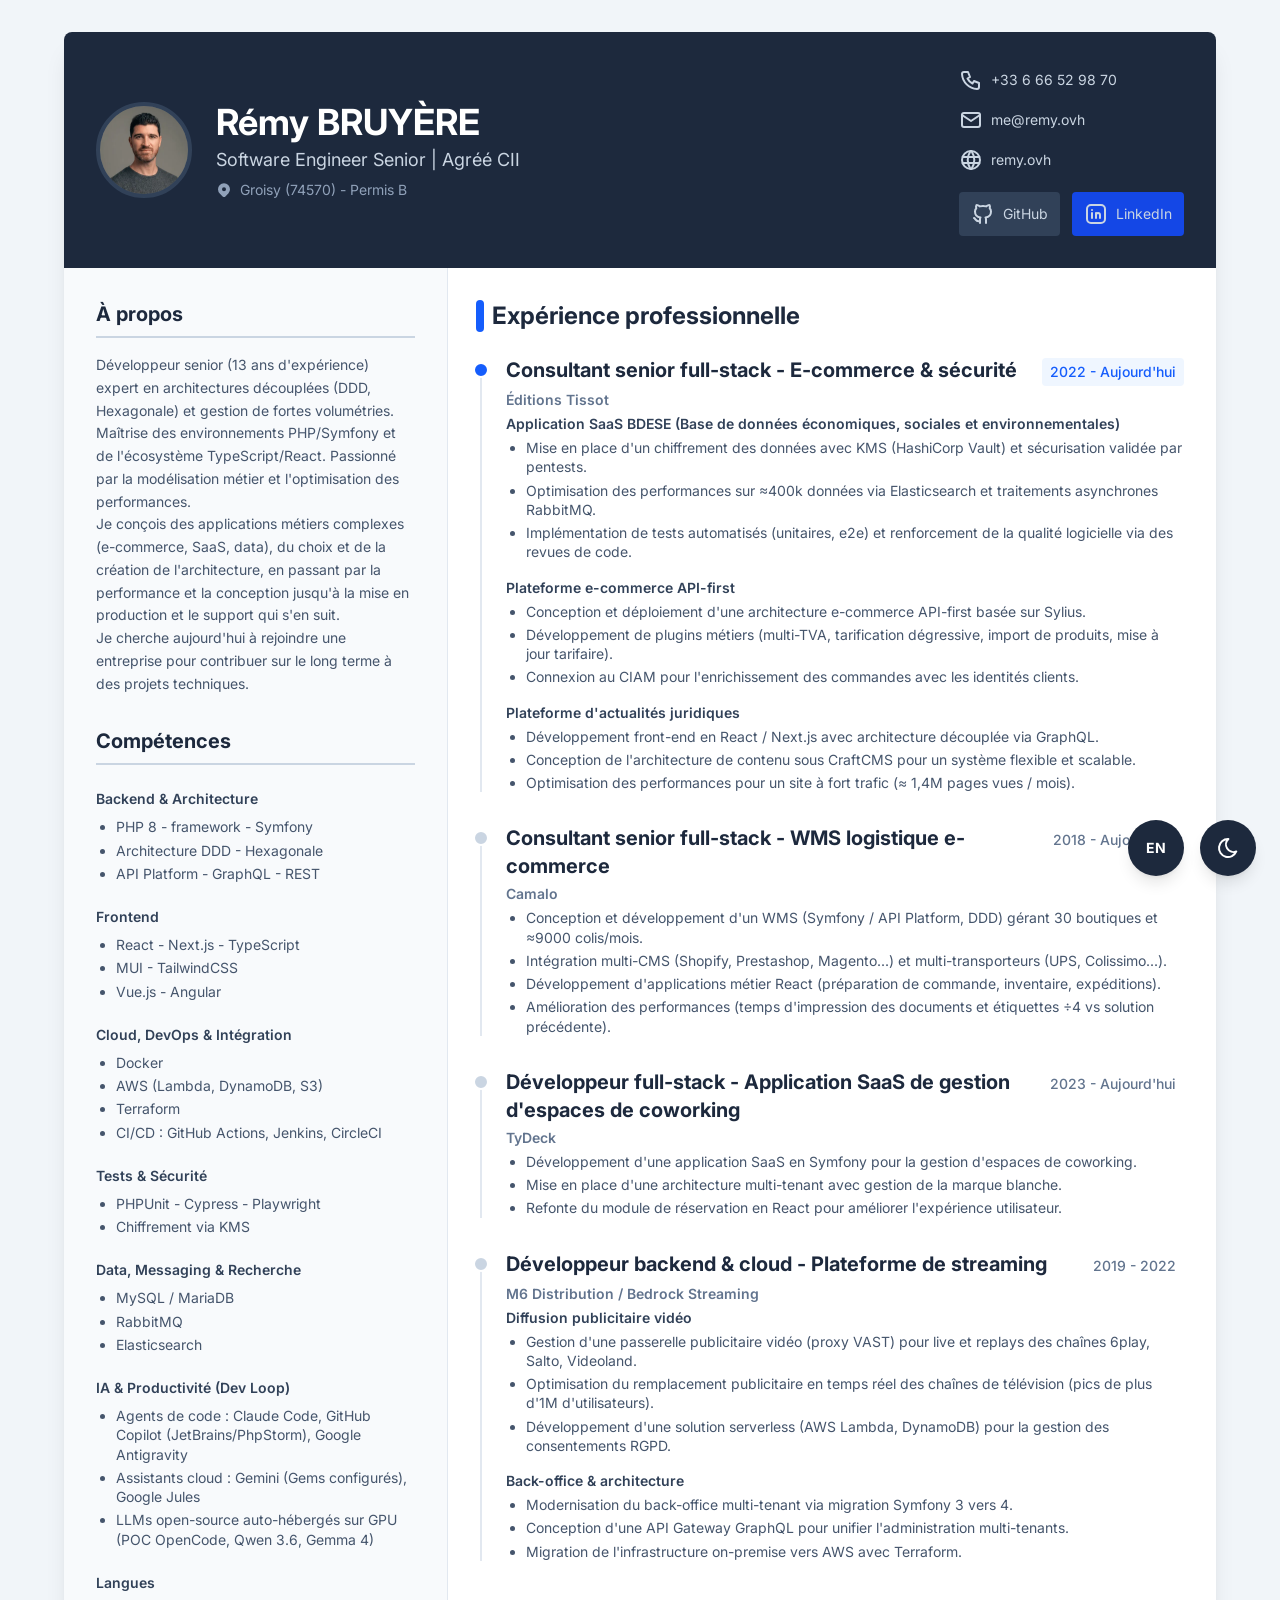
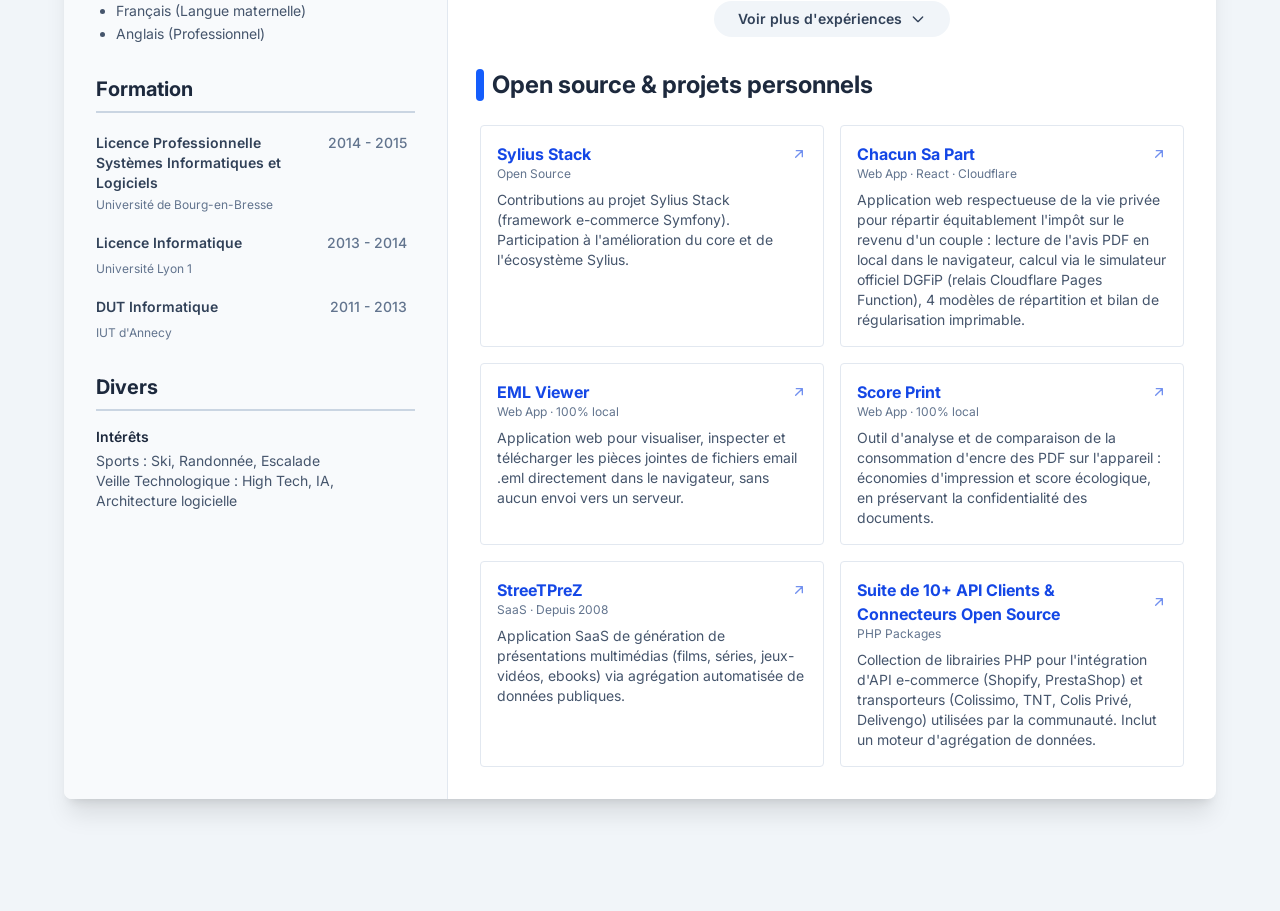
==== commit 2cf0f16a: "Deploy from resume-astro-gh-page (Astro): 7b1a48a6e333943c548c083e3c1966eb094c13f9 rem42/resume-astr" ====
--- a/index.html
+++ b/index.html
@@ -8,4 +8,4 @@
 					document.documentElement.classList.add('dark');
 				}
 			})();
-		</script><meta charset="UTF-8"><meta name="viewport" content="width=device-width, initial-scale=1.0"><title>Rémy BRUYÈRE - Curriculum vitae - Software Engineer Senior</title><meta name="description" content="Consultant Développeur Freelance Expert PHP Symfony, React et PrestaShop. +10 ans d'expérience en E-commerce et Architecture Web complexe. Disponible en Suisse Romande (Frontalier), sur Annecy et en Remote."><link href="https://fonts.googleapis.com/css2?family=Inter:wght@300;400;600;700&display=swap" rel="stylesheet"><link rel="icon" type="image/png" href="/favicon-96x96.png" sizes="96x96"><link rel="icon" type="image/svg+xml" href="/favicon.svg"><link rel="shortcut icon" href="/favicon.ico"><link rel="apple-touch-icon" sizes="180x180" href="/apple-touch-icon.png"><meta name="apple-mobile-web-app-title" content="Rémy BRUYERE"><link rel="manifest" href="/site.webmanifest"><meta name="generator" content="Astro v7.4.0"><link rel="stylesheet" href="/_astro/ThemeToggle.B2OI27Tj.css"><script type="module" src="/_astro/page.tougUCvb.js"></script></head><body class="bg-slate-100 dark:bg-slate-900 text-slate-800 dark:text-slate-200 py-8 px-4 print:p-0 print:bg-white transition-colors duration-300"><div class="max-w-6xl mx-auto bg-white dark:bg-slate-800 shadow-xl rounded-lg overflow-hidden print:shadow-none print:w-[210mm] print:min-h-[297mm] transition-colors duration-300"><header class="bg-slate-800 text-white p-8 md:flex md:justify-between md:items-center print:bg-white print:text-slate-800 print:px-4 print:pb-4 print:pt-0 print:flex print:flex-row print:justify-between print:items-center print:mb-2"><div class="flex items-center gap-6"><div class="h-24 w-24 rounded-full bg-slate-600 flex items-center justify-center text-3xl font-bold border-4 border-slate-700 shrink-0 overflow-hidden"><img src="/_astro/Remy_BRUYERE_small.B9lpAZHT_1zaGDk.webp" alt="Photo de profil de Rémy BRUYÈRE" loading="eager" decoding="async" width="352" height="471" class="w-full h-full object-cover object-top"></div><div><h1 class="text-3xl md:text-4xl font-bold print:text-2xl">Rémy BRUYÈRE</h1><p class="text-lg text-slate-300 print:text-slate-800 mt-1 print:text-base">Software Engineer Senior | Agréé CII</p><p class="text-sm text-slate-400 mt-2 flex flex-wrap gap-2 leading-4"><svg xmlns="http://www.w3.org/2000/svg" width="16" height="16" viewBox="0 0 24 24" fill="currentColor" class="icon icon-tabler icons-tabler-filled icon-tabler-map-pin"><path stroke="none" d="M0 0h24v24H0z" fill="none"></path><path d="M18.364 4.636a9 9 0 0 1 .203 12.519l-.203 .21l-4.243 4.242a3 3 0 0 1 -4.097 .135l-.144 -.135l-4.244 -4.243a9 9 0 0 1 12.728 -12.728zm-6.364 3.364a3 3 0 1 0 0 6a3 3 0 0 0 0 -6"></path></svg><span>Groisy (74570) - Permis B</span></p></div></div><div class="mt-6 md:mt-0 flex flex-col gap-2 text-sm text-slate-300 print:text-slate-800 print:mt-0"><a href="tel:+33666529870" class="hover:text-white transition flex items-center gap-2"><span><svg xmlns="http://www.w3.org/2000/svg" width="24" height="24" viewBox="0 0 24 24" fill="none" stroke="currentColor" stroke-width="2" stroke-linecap="round" stroke-linejoin="round" class="icon icon-tabler icons-tabler-outline icon-tabler-phone"><path stroke="none" d="M0 0h24v24H0z" fill="none"></path><path d="M5 4h4l2 5l-2.5 1.5a11 11 0 0 0 5 5l1.5 -2.5l5 2v4a2 2 0 0 1 -2 2a16 16 0 0 1 -15 -15a2 2 0 0 1 2 -2"></path></svg></span>+33 6 66 52 98 70</a><a href="mailto:me@remy.ovh" class="hover:text-white transition flex items-center gap-2"><span><svg xmlns="http://www.w3.org/2000/svg" width="24" height="24" viewBox="0 0 24 24" fill="none" stroke="currentColor" stroke-width="2" stroke-linecap="round" stroke-linejoin="round" class="icon icon-tabler icons-tabler-outline icon-tabler-mail"><path stroke="none" d="M0 0h24v24H0z" fill="none"></path><path d="M3 7a2 2 0 0 1 2 -2h14a2 2 0 0 1 2 2v10a2 2 0 0 1 -2 2h-14a2 2 0 0 1 -2 -2v-10"></path><path d="M3 7l9 6l9 -6"></path></svg></span>me@remy.ovh</a><a href="//remy.ovh" class="hover:text-white transition flex items-center gap-2" target="_blank" rel="noopener noreferrer"><span><svg xmlns="http://www.w3.org/2000/svg" width="24" height="24" viewBox="0 0 24 24" fill="none" stroke="currentColor" stroke-width="2" stroke-linecap="round" stroke-linejoin="round" class="icon icon-tabler icons-tabler-outline icon-tabler-world"><path stroke="none" d="M0 0h24v24H0z" fill="none"></path><path d="M3 12a9 9 0 1 0 18 0a9 9 0 0 0 -18 0"></path><path d="M3.6 9h16.8"></path><path d="M3.6 15h16.8"></path><path d="M11.5 3a17 17 0 0 0 0 18"></path><path d="M12.5 3a17 17 0 0 1 0 18"></path></svg></span>remy.ovh</a><div class="flex gap-3 mt-2 print:hidden"><a href="https://github.com/rem42" target="_blank" rel="noopener noreferrer" class="bg-slate-700 hover:bg-slate-600 p-2 rounded transition flex items-center gap-2" title="rem42"><svg xmlns="http://www.w3.org/2000/svg" width="24" height="24" viewBox="0 0 24 24" fill="none" stroke="currentColor" stroke-width="2" stroke-linecap="round" stroke-linejoin="round" class="icon icon-tabler icons-tabler-outline icon-tabler-brand-github"><path stroke="none" d="M0 0h24v24H0z" fill="none"></path><path d="M9 19c-4.3 1.4 -4.3 -2.5 -6 -3m12 5v-3.5c0 -1 .1 -1.4 -.5 -2c2.8 -.3 5.5 -1.4 5.5 -6a4.6 4.6 0 0 0 -1.3 -3.2a4.2 4.2 0 0 0 -.1 -3.2s-1.1 -.3 -3.5 1.3a12.3 12.3 0 0 0 -6.2 0c-2.4 -1.6 -3.5 -1.3 -3.5 -1.3a4.2 4.2 0 0 0 -.1 3.2a4.6 4.6 0 0 0 -1.3 3.2c0 4.6 2.7 5.7 5.5 6c-.6 .6 -.6 1.2 -.5 2v3.5"></path></svg>GitHub</a><a href="https://linkedin.com/in/remy-bruyere" target="_blank" rel="noopener noreferrer" class="bg-blue-700 hover:bg-blue-600 p-2 rounded transition flex items-center gap-2" title="remy-bruyere"><svg xmlns="http://www.w3.org/2000/svg" width="24" height="24" viewBox="0 0 24 24" fill="none" stroke="currentColor" stroke-width="2" stroke-linecap="round" stroke-linejoin="round" class="icon icon-tabler icons-tabler-outline icon-tabler-brand-linkedin"><path stroke="none" d="M0 0h24v24H0z" fill="none"></path><path d="M8 11v5"></path><path d="M8 8v.01"></path><path d="M12 16v-5"></path><path d="M16 16v-3a2 2 0 1 0 -4 0"></path><path d="M3 7a4 4 0 0 1 4 -4h10a4 4 0 0 1 4 4v10a4 4 0 0 1 -4 4h-10a4 4 0 0 1 -4 -4l0 -10"></path></svg>LinkedIn</a></div></div></header><div class="grid grid-cols-1 md:grid-cols-3 print:block"><aside class="bg-slate-50 dark:bg-slate-700 p-8 border-r border-slate-200 dark:border-slate-600 md:col-span-1 print:w-full print:border-r-0 print:mb-4 print:bg-white print:p-0 transition-colors duration-300"><section class="mb-8 print:mb-0"><h2 class="text-xl font-bold text-slate-800 dark:text-slate-100 border-b-2 border-slate-300 dark:border-slate-500 pb-2 mb-4 print:pb-0 print:mb-2">À propos</h2><p class="text-sm text-slate-600 dark:text-slate-300 leading-relaxed">Développeur senior (13 ans d'expérience) expert en architectures découplées (DDD, Hexagonale) et gestion de fortes volumétries. Maîtrise des environnements PHP/Symfony et de l'écosystème TypeScript/React. Passionné par la modélisation métier et l'optimisation des performances.<br/>Je conçois des applications métiers complexes (e-commerce, SaaS, data), du choix et de la création de l'architecture, en passant par la performance et la conception jusqu'à la mise en production et le support qui s'en suit.<br/>Je cherche aujourd'hui à rejoindre une entreprise pour contribuer sur le long terme à des projets techniques.</p></section><section class="mb-8 print:mb-4 print:hidden"><h2 class="text-xl font-bold text-slate-800 dark:text-slate-100 border-b-2 border-slate-300 dark:border-slate-500 pb-2 mb-6 print:pb-0 print:mb-4 print:mt-8">Compétences</h2><div class="space-y-6 print:flex print:flex-col print:gap-3 print:space-y-0"><div><h3 class="font-semibold text-slate-700 dark:text-slate-200 mb-2 text-sm print:mb-1 ">Backend &amp; Architecture</h3><ul class="list-disc list-outside pl-5 space-y-1 text-sm text-slate-600 dark:text-slate-300"><li class="leading-snug text-slate-600 dark:text-slate-300 text-sm">PHP 8 - framework - Symfony</li><li class="leading-snug text-slate-600 dark:text-slate-300 text-sm">Architecture DDD - Hexagonale</li><li class="leading-snug text-slate-600 dark:text-slate-300 text-sm">API Platform - GraphQL - REST</li></ul></div><div><h3 class="font-semibold text-slate-700 dark:text-slate-200 mb-2 text-sm print:mb-1 mt-6 print:mt-0">Frontend</h3><ul class="list-disc list-outside pl-5 space-y-1 text-sm text-slate-600 dark:text-slate-300"><li class="leading-snug text-slate-600 dark:text-slate-300 text-sm">React - Next.js - TypeScript</li><li class="leading-snug text-slate-600 dark:text-slate-300 text-sm">MUI - TailwindCSS</li><li class="leading-snug text-slate-600 dark:text-slate-300 text-sm">Vue.js - Angular</li></ul></div><div><h3 class="font-semibold text-slate-700 dark:text-slate-200 mb-2 text-sm print:mb-1 mt-6 print:mt-0">Cloud, DevOps &amp; Intégration</h3><ul class="list-disc list-outside pl-5 space-y-1 text-sm text-slate-600 dark:text-slate-300"><li class="leading-snug text-slate-600 dark:text-slate-300 text-sm">Docker</li><li class="leading-snug text-slate-600 dark:text-slate-300 text-sm">AWS (Lambda, DynamoDB, S3)</li><li class="leading-snug text-slate-600 dark:text-slate-300 text-sm">Terraform</li><li class="leading-snug text-slate-600 dark:text-slate-300 text-sm">CI/CD : GitHub Actions, Jenkins, CircleCI</li></ul></div><div><h3 class="font-semibold text-slate-700 dark:text-slate-200 mb-2 text-sm print:mb-1 mt-6 print:mt-0">Tests &amp; Sécurité</h3><ul class="list-disc list-outside pl-5 space-y-1 text-sm text-slate-600 dark:text-slate-300"><li class="leading-snug text-slate-600 dark:text-slate-300 text-sm">PHPUnit - Cypress - Playwright</li><li class="leading-snug text-slate-600 dark:text-slate-300 text-sm">Chiffrement via KMS</li></ul></div><div><h3 class="font-semibold text-slate-700 dark:text-slate-200 mb-2 text-sm print:mb-1 mt-6 print:mt-0">Data, Messaging &amp; Recherche</h3><ul class="list-disc list-outside pl-5 space-y-1 text-sm text-slate-600 dark:text-slate-300"><li class="leading-snug text-slate-600 dark:text-slate-300 text-sm">MySQL / MariaDB</li><li class="leading-snug text-slate-600 dark:text-slate-300 text-sm">RabbitMQ</li><li class="leading-snug text-slate-600 dark:text-slate-300 text-sm">Elasticsearch</li></ul></div><div><h3 class="font-semibold text-slate-700 dark:text-slate-200 mb-2 text-sm print:mb-1 mt-6 print:mt-0">IA &amp; Productivité (Dev Loop)</h3><ul class="list-disc list-outside pl-5 space-y-1 text-sm text-slate-600 dark:text-slate-300"><li class="leading-snug text-slate-600 dark:text-slate-300 text-sm">Agents de code : Claude Code, GitHub Copilot (JetBrains/PhpStorm), Google Antigravity</li><li class="leading-snug text-slate-600 dark:text-slate-300 text-sm">Assistants cloud : Gemini (Gems configurés), Google Jules</li><li class="leading-snug text-slate-600 dark:text-slate-300 text-sm">LLMs open-source auto-hébergés sur GPU (POC OpenCode, Qwen 3.6, Gemma 4)</li></ul></div><div><h3 class="font-semibold text-slate-700 dark:text-slate-200 mb-2 text-sm print:mb-1 mt-6 print:mt-0">Langues</h3><ul class="list-disc list-outside pl-5 space-y-1 text-sm text-slate-600 dark:text-slate-300"><li class="leading-snug text-slate-600 dark:text-slate-300 text-sm">Français (Langue maternelle)</li><li class="leading-snug text-slate-600 dark:text-slate-300 text-sm">Anglais (Professionnel)</li></ul></div></div></section><section class="mb-8 print:mb-4 print:hidden"><h2 class="text-xl font-bold text-slate-800 dark:text-slate-100 border-b-2 border-slate-300 dark:border-slate-500 pb-2 mb-4 print:pb-0 print:mb-4">Formation</h2><div class="space-y-4"><div><div class="flex flex-col sm:flex-row sm:justify-between sm:items-baseline mb-1"><h3 class="font-semibold text-sm text-slate-700 dark:text-slate-100">Licence Professionnelle Systèmes Informatiques et Logiciels</h3><span class="text-sm font-medium px-2 py-1 rounded whitespace-nowrap transition-colors duration-300 text-slate-500 dark:text-slate-400 group-hover:text-blue-600 dark:group-hover:text-blue-400 group-hover:bg-blue-50 dark:group-hover:bg-blue-900/30 print:text-slate-500 print:bg-white">2014 - 2015</span></div><p class="text-xs text-slate-500 dark:text-slate-400">Université de Bourg-en-Bresse</p></div><div><div class="flex flex-col sm:flex-row sm:justify-between sm:items-baseline mb-1"><h3 class="font-semibold text-sm text-slate-700 dark:text-slate-100">Licence Informatique</h3><span class="text-sm font-medium px-2 py-1 rounded whitespace-nowrap transition-colors duration-300 text-slate-500 dark:text-slate-400 group-hover:text-blue-600 dark:group-hover:text-blue-400 group-hover:bg-blue-50 dark:group-hover:bg-blue-900/30 print:text-slate-500 print:bg-white">2013 - 2014</span></div><p class="text-xs text-slate-500 dark:text-slate-400">Université Lyon 1</p></div><div><div class="flex flex-col sm:flex-row sm:justify-between sm:items-baseline mb-1"><h3 class="font-semibold text-sm text-slate-700 dark:text-slate-100">DUT Informatique</h3><span class="text-sm font-medium px-2 py-1 rounded whitespace-nowrap transition-colors duration-300 text-slate-500 dark:text-slate-400 group-hover:text-blue-600 dark:group-hover:text-blue-400 group-hover:bg-blue-50 dark:group-hover:bg-blue-900/30 print:text-slate-500 print:bg-white">2011 - 2013</span></div><p class="text-xs text-slate-500 dark:text-slate-400">IUT d&#39;Annecy</p></div></div></section><section class="print:hidden"><h2 class="text-xl font-bold text-slate-800 dark:text-slate-100 border-b-2 border-slate-300 dark:border-slate-500 pb-2 mb-4 print:pb-0 print:mb-4 print:hidden">Divers</h2><div class="print:hidden"><h3 class="font-semibold text-sm mb-1 text-slate-800 dark:text-slate-100">Intérêts</h3><p class="text-sm text-slate-600 dark:text-slate-300">Sports : Ski, Randonnée, Escalade</p><p class="text-sm text-slate-600 dark:text-slate-300">Veille Technologique : High Tech, IA, Architecture logicielle</p></div></section></aside><main class="p-8 md:col-span-2 print:p-0 print:w-full"><section class="mb-8 print:mb-4"><h2 class="text-2xl font-bold text-slate-800 dark:text-slate-100 mb-6 flex items-center gap-2 print:text-xl print:mb-4 print:border-b-2 print:border-slate-300"><span class="bg-blue-600 dark:bg-blue-500 w-2 h-8 rounded -ms-1 print:ms-1 print:h-6 print:hidden"></span>Expérience professionnelle</h2><div class="flex flex-col print:block"><div class="group mb-8 relative border-l-2 border-slate-200 dark:border-slate-600 hover:border-blue-400 pl-6 print:break-inside-avoid transition-colors duration-300   print:ms-0 print:mb-6 print:border-0 print:pl-0"><div class="absolute -left-2.25 w-4 h-4 rounded-full border-2 border-white dark:border-slate-800 transition-colors duration-300 before:content-[''] before:absolute before:w-0.5 before:h-2 before:bg-white dark:before:bg-slate-800 before:-top-2 before:left-1/2 before:-translate-x-1/2 top-1.5 bg-blue-600 dark:bg-blue-500 print:hidden"></div><div class="flex flex-col sm:flex-row sm:justify-between sm:items-baseline mb-1"><h3 class="text-xl font-bold text-slate-800 dark:text-slate-100 print:text-lg">Consultant senior full-stack - E-commerce &amp; sécurité</h3><span class="text-sm font-medium px-2 py-1 rounded whitespace-nowrap transition-colors duration-300 text-blue-600 dark:text-blue-400 bg-blue-50 dark:bg-blue-900/30 print:text-slate-500 print:bg-white">2022 - Aujourd&#39;hui</span></div><p class="text-sm font-semibold text-slate-500 dark:text-slate-400 mb-1">Éditions Tissot</p><div class="mb-4 last:mb-0 print:mb-2"><h4 class="font-semibold text-slate-700 dark:text-slate-200 mb-1 text-sm">Application SaaS BDESE (Base de données économiques, sociales et environnementales)</h4><ul class="list-disc list-outside pl-5 space-y-1"><li class="leading-snug text-slate-600 dark:text-slate-300 text-sm">Mise en place d'un chiffrement des données avec KMS (HashiCorp Vault) et sécurisation validée par pentests.</li><li class="leading-snug text-slate-600 dark:text-slate-300 text-sm">Optimisation des performances sur ≈400k données via Elasticsearch et traitements asynchrones RabbitMQ.</li><li class="leading-snug text-slate-600 dark:text-slate-300 text-sm">Implémentation de tests automatisés (unitaires, e2e) et renforcement de la qualité logicielle via des revues de code.</li></ul></div><div class="mb-4 last:mb-0 print:mb-2"><h4 class="font-semibold text-slate-700 dark:text-slate-200 mb-1 text-sm">Plateforme e-commerce API-first</h4><ul class="list-disc list-outside pl-5 space-y-1"><li class="leading-snug text-slate-600 dark:text-slate-300 text-sm">Conception et déploiement d'une architecture e-commerce API-first basée sur Sylius.</li><li class="leading-snug text-slate-600 dark:text-slate-300 text-sm">Développement de plugins métiers (multi-TVA, tarification dégressive, import de produits, mise à jour tarifaire).</li><li class="leading-snug text-slate-600 dark:text-slate-300 text-sm">Connexion au CIAM pour l'enrichissement des commandes avec les identités clients.</li></ul></div><div class="mb-4 last:mb-0 print:mb-2"><h4 class="font-semibold text-slate-700 dark:text-slate-200 mb-1 text-sm">Plateforme d&#39;actualités juridiques</h4><ul class="list-disc list-outside pl-5 space-y-1"><li class="leading-snug text-slate-600 dark:text-slate-300 text-sm">Développement front-end en React / Next.js avec architecture découplée via GraphQL.</li><li class="leading-snug text-slate-600 dark:text-slate-300 text-sm">Conception de l'architecture de contenu sous CraftCMS pour un système flexible et scalable.</li><li class="leading-snug text-slate-600 dark:text-slate-300 text-sm">Optimisation des performances pour un site à fort trafic (≈ 1,4M pages vues / mois).</li></ul></div></div><div class="group mb-8 relative border-l-2 border-slate-200 dark:border-slate-600 hover:border-blue-400 pl-6 print:break-inside-avoid transition-colors duration-300   print:ms-0 print:mb-6 print:border-0 print:pl-0"><div class="absolute -left-2.25 w-4 h-4 rounded-full border-2 border-white dark:border-slate-800 transition-colors duration-300 before:content-[''] before:absolute before:w-0.5 before:h-2 before:bg-white dark:before:bg-slate-800 before:-top-2 before:left-1/2 before:-translate-x-1/2 top-1.5 bg-slate-300 dark:bg-slate-500 group-hover:bg-blue-600 dark:group-hover:bg-blue-500 print:hidden"></div><div class="flex flex-col sm:flex-row sm:justify-between sm:items-baseline mb-1"><h3 class="text-xl font-bold text-slate-800 dark:text-slate-100 print:text-lg">Consultant senior full-stack - WMS logistique e-commerce</h3><span class="text-sm font-medium px-2 py-1 rounded whitespace-nowrap transition-colors duration-300 text-slate-500 dark:text-slate-400 group-hover:text-blue-600 dark:group-hover:text-blue-400 group-hover:bg-blue-50 dark:group-hover:bg-blue-900/30 print:text-slate-500 print:bg-white">2018 - Aujourd&#39;hui</span></div><p class="text-sm font-semibold text-slate-500 dark:text-slate-400 mb-1">Camalo</p><div class="mb-4 last:mb-0 print:mb-2"><ul class="list-disc list-outside pl-5 space-y-1"><li class="leading-snug text-slate-600 dark:text-slate-300 text-sm">Conception et développement d'un WMS (Symfony / API Platform, DDD) gérant 30 boutiques et ≈9000 colis/mois.</li><li class="leading-snug text-slate-600 dark:text-slate-300 text-sm">Intégration multi-CMS (Shopify, Prestashop, Magento...) et multi-transporteurs (UPS, Colissimo...).</li><li class="leading-snug text-slate-600 dark:text-slate-300 text-sm">Développement d'applications métier React (préparation de commande, inventaire, expéditions).</li><li class="leading-snug text-slate-600 dark:text-slate-300 text-sm">Amélioration des performances (temps d'impression des documents et étiquettes ÷4 vs solution précédente).</li></ul></div></div><div class="group mb-8 relative border-l-2 border-slate-200 dark:border-slate-600 hover:border-blue-400 pl-6 print:break-inside-avoid transition-colors duration-300  print:hidden print:ms-0 print:mb-6 print:border-0 print:pl-0"><div class="absolute -left-2.25 w-4 h-4 rounded-full border-2 border-white dark:border-slate-800 transition-colors duration-300 before:content-[''] before:absolute before:w-0.5 before:h-2 before:bg-white dark:before:bg-slate-800 before:-top-2 before:left-1/2 before:-translate-x-1/2 top-1.5 bg-slate-300 dark:bg-slate-500 group-hover:bg-blue-600 dark:group-hover:bg-blue-500 print:hidden"></div><div class="flex flex-col sm:flex-row sm:justify-between sm:items-baseline mb-1"><h3 class="text-xl font-bold text-slate-800 dark:text-slate-100 print:text-lg">Développeur full-stack - Application SaaS de gestion d&#39;espaces de coworking</h3><span class="text-sm font-medium px-2 py-1 rounded whitespace-nowrap transition-colors duration-300 text-slate-500 dark:text-slate-400 group-hover:text-blue-600 dark:group-hover:text-blue-400 group-hover:bg-blue-50 dark:group-hover:bg-blue-900/30 print:text-slate-500 print:bg-white">2023 - Aujourd&#39;hui</span></div><p class="text-sm font-semibold text-slate-500 dark:text-slate-400 mb-1">TyDeck</p><div class="mb-4 last:mb-0 print:mb-2"><ul class="list-disc list-outside pl-5 space-y-1"><li class="leading-snug text-slate-600 dark:text-slate-300 text-sm">Développement d'une application SaaS en Symfony pour la gestion d'espaces de coworking.</li><li class="leading-snug text-slate-600 dark:text-slate-300 text-sm">Mise en place d'une architecture multi-tenant avec gestion de la marque blanche.</li><li class="leading-snug text-slate-600 dark:text-slate-300 text-sm">Refonte du module de réservation en React pour améliorer l'expérience utilisateur.</li></ul></div></div><div class="group mb-8 relative border-l-2 border-slate-200 dark:border-slate-600 hover:border-blue-400 pl-6 print:break-inside-avoid transition-colors duration-300   print:ms-0 print:mb-6 print:border-0 print:pl-0"><div class="absolute -left-2.25 w-4 h-4 rounded-full border-2 border-white dark:border-slate-800 transition-colors duration-300 before:content-[''] before:absolute before:w-0.5 before:h-2 before:bg-white dark:before:bg-slate-800 before:-top-2 before:left-1/2 before:-translate-x-1/2 top-1.5 bg-slate-300 dark:bg-slate-500 group-hover:bg-blue-600 dark:group-hover:bg-blue-500 print:hidden"></div><div class="flex flex-col sm:flex-row sm:justify-between sm:items-baseline mb-1"><h3 class="text-xl font-bold text-slate-800 dark:text-slate-100 print:text-lg">Développeur backend &amp; cloud - Plateforme de streaming</h3><span class="text-sm font-medium px-2 py-1 rounded whitespace-nowrap transition-colors duration-300 text-slate-500 dark:text-slate-400 group-hover:text-blue-600 dark:group-hover:text-blue-400 group-hover:bg-blue-50 dark:group-hover:bg-blue-900/30 print:text-slate-500 print:bg-white">2019 - 2022</span></div><p class="text-sm font-semibold text-slate-500 dark:text-slate-400 mb-1">M6 Distribution / Bedrock Streaming</p><div class="mb-4 last:mb-0 print:mb-2"><h4 class="font-semibold text-slate-700 dark:text-slate-200 mb-1 text-sm">Diffusion publicitaire vidéo</h4><ul class="list-disc list-outside pl-5 space-y-1"><li class="leading-snug text-slate-600 dark:text-slate-300 text-sm">Gestion d'une passerelle publicitaire vidéo (proxy VAST) pour live et replays des chaînes 6play, Salto, Videoland.</li><li class="leading-snug text-slate-600 dark:text-slate-300 text-sm">Optimisation du remplacement publicitaire en temps réel des chaînes de télévision (pics de plus d'1M d'utilisateurs).</li><li class="leading-snug text-slate-600 dark:text-slate-300 text-sm">Développement d'une solution serverless (AWS Lambda, DynamoDB) pour la gestion des consentements RGPD.</li></ul></div><div class="mb-4 last:mb-0 print:mb-2"><h4 class="font-semibold text-slate-700 dark:text-slate-200 mb-1 text-sm">Back-office &amp; architecture</h4><ul class="list-disc list-outside pl-5 space-y-1"><li class="leading-snug text-slate-600 dark:text-slate-300 text-sm">Modernisation du back-office multi-tenant via migration Symfony 3 vers 4.</li><li class="leading-snug text-slate-600 dark:text-slate-300 text-sm">Conception d'une API Gateway GraphQL pour unifier l'administration multi-tenants.</li><li class="leading-snug text-slate-600 dark:text-slate-300 text-sm">Migration de l'infrastructure on-premise vers AWS avec Terraform.</li></ul></div></div><div class="group mb-8 relative border-l-2 border-slate-200 dark:border-slate-600 hover:border-blue-400 pl-6 print:break-inside-avoid transition-colors duration-300 hidden more-experience print:hidden  print:ms-0 print:mb-6 print:border-0 print:pl-0"><div class="absolute -left-2.25 w-4 h-4 rounded-full border-2 border-white dark:border-slate-800 transition-colors duration-300 before:content-[''] before:absolute before:w-0.5 before:h-2 before:bg-white dark:before:bg-slate-800 before:-top-2 before:left-1/2 before:-translate-x-1/2 top-1.5 bg-slate-300 dark:bg-slate-500 group-hover:bg-blue-600 dark:group-hover:bg-blue-500 print:hidden"></div><div class="flex flex-col sm:flex-row sm:justify-between sm:items-baseline mb-1"><h3 class="text-xl font-bold text-slate-800 dark:text-slate-100 print:text-lg">Développeur Full-Stack - SaaS RH</h3><span class="text-sm font-medium px-2 py-1 rounded whitespace-nowrap transition-colors duration-300 text-slate-500 dark:text-slate-400 group-hover:text-blue-600 dark:group-hover:text-blue-400 group-hover:bg-blue-50 dark:group-hover:bg-blue-900/30 print:text-slate-500 print:bg-white">2018 - 2019</span></div><p class="text-sm font-semibold text-slate-500 dark:text-slate-400 mb-1">Éditions Tissot</p><div class="mb-4 last:mb-0 print:mb-2"><ul class="list-disc list-outside pl-5 space-y-1"><li class="leading-snug text-slate-600 dark:text-slate-300 text-sm">Développement d'une application SaaS RH sur architecture microservices (Symfony, RabbitMQ).</li><li class="leading-snug text-slate-600 dark:text-slate-300 text-sm">Implémentation du front-end en Angular avec communication inter-services.</li><li class="leading-snug text-slate-600 dark:text-slate-300 text-sm">Mise en place de tests automatisés (PHPUnit, Behat, Cypress) pour sécuriser les livraisons.</li></ul></div></div><div class="group mb-8 relative border-l-2 border-slate-200 dark:border-slate-600 hover:border-blue-400 pl-6 print:break-inside-avoid transition-colors duration-300 hidden more-experience print:hidden  print:ms-0 print:mb-6 print:border-0 print:pl-0"><div class="absolute -left-2.25 w-4 h-4 rounded-full border-2 border-white dark:border-slate-800 transition-colors duration-300 before:content-[''] before:absolute before:w-0.5 before:h-2 before:bg-white dark:before:bg-slate-800 before:-top-2 before:left-1/2 before:-translate-x-1/2 top-1.5 bg-slate-300 dark:bg-slate-500 group-hover:bg-blue-600 dark:group-hover:bg-blue-500 print:hidden"></div><div class="flex flex-col sm:flex-row sm:justify-between sm:items-baseline mb-1"><h3 class="text-xl font-bold text-slate-800 dark:text-slate-100 print:text-lg">Consultant Freelance – Projets e-commerce &amp; web</h3><span class="text-sm font-medium px-2 py-1 rounded whitespace-nowrap transition-colors duration-300 text-slate-500 dark:text-slate-400 group-hover:text-blue-600 dark:group-hover:text-blue-400 group-hover:bg-blue-50 dark:group-hover:bg-blue-900/30 print:text-slate-500 print:bg-white">2017 - Aujourd&#39;hui</span></div><p class="text-sm font-semibold text-slate-500 dark:text-slate-400 mb-1">Clients divers</p><div class="mb-4 last:mb-0 print:mb-2"><ul class="list-disc list-outside pl-5 space-y-1"><li class="leading-snug text-slate-600 dark:text-slate-300 text-sm">Réalisation de migrations e-commerce complexes (Magento, PrestaShop, WooCommerce) avec reprise de données et continuité d'activité.</li><li class="leading-snug text-slate-600 dark:text-slate-300 text-sm">Développement de solutions sur mesure (Shopify, PrestaShop, WordPress) : modules spécifiques, automatisation des flux, intégrations API.</li><li class="leading-snug text-slate-600 dark:text-slate-300 text-sm">Conception et optimisation d'architectures web (modélisation des données, performance, hébergement) pour environnements e-commerce.</li></ul></div></div><div class="group mb-8 relative border-l-2 border-slate-200 dark:border-slate-600 hover:border-blue-400 pl-6 print:break-inside-avoid transition-colors duration-300 hidden more-experience print:hidden  print:ms-0 print:mb-6 print:border-0 print:pl-0"><div class="absolute -left-2.25 w-4 h-4 rounded-full border-2 border-white dark:border-slate-800 transition-colors duration-300 before:content-[''] before:absolute before:w-0.5 before:h-2 before:bg-white dark:before:bg-slate-800 before:-top-2 before:left-1/2 before:-translate-x-1/2 top-1.5 bg-slate-300 dark:bg-slate-500 group-hover:bg-blue-600 dark:group-hover:bg-blue-500 print:hidden"></div><div class="flex flex-col sm:flex-row sm:justify-between sm:items-baseline mb-1"><h3 class="text-xl font-bold text-slate-800 dark:text-slate-100 print:text-lg">Développeur Backend - E-commerce</h3><span class="text-sm font-medium px-2 py-1 rounded whitespace-nowrap transition-colors duration-300 text-slate-500 dark:text-slate-400 group-hover:text-blue-600 dark:group-hover:text-blue-400 group-hover:bg-blue-50 dark:group-hover:bg-blue-900/30 print:text-slate-500 print:bg-white">2013 - 2018</span></div><p class="text-sm font-semibold text-slate-500 dark:text-slate-400 mb-1">Cadeau Maestro</p><div class="mb-4 last:mb-0 print:mb-2"><ul class="list-disc list-outside pl-5 space-y-1"><li class="leading-snug text-slate-600 dark:text-slate-300 text-sm">Développement et maintenance d'une plateforme e-commerce à fort trafic (PrestaShop).</li><li class="leading-snug text-slate-600 dark:text-slate-300 text-sm">Conception de modules sur mesure et évolution continue des fonctionnalités métier.</li><li class="leading-snug text-slate-600 dark:text-slate-300 text-sm">Prise de responsabilité progressive jusqu'au rôle de développeur principal.</li></ul></div></div></div><div class="flex justify-center mt-2 print:hidden"><button id="toggle-experiences-btn" data-more="Voir plus d'expériences" data-less="Voir moins d'expériences" class="px-6 py-2 bg-slate-100 dark:bg-slate-700 text-slate-700 dark:text-slate-200 font-semibold rounded-full hover:bg-slate-200 dark:hover:bg-slate-600 transition-all text-sm group flex items-center gap-2 cursor-pointer"><span>Voir plus d&#39;expériences</span><svg xmlns="http://www.w3.org/2000/svg" class="h-4 w-4 transition-transform group-hover:translate-y-1" fill="none" viewBox="0 0 24 24" stroke="currentColor"><path stroke-linecap="round" stroke-linejoin="round" stroke-width="2" d="M19 9l-7 7-7-7"></path></svg></button></div></section><script type="module">var e=document.getElementById(`toggle-experiences-btn`);e&&e.addEventListener(`click`,function(){let t=document.querySelectorAll(`.more-experience`),n=this.querySelector(`span`),r=this.querySelector(`svg`);if(!n||!r)return;let i=e.getAttribute(`data-more`),a=e.getAttribute(`data-less`);if(!i||!a)return;let o=n.innerText===i;t.forEach(e=>{e.classList.toggle(`hidden`)}),o?(n.innerText=a,r.classList.add(`rotate-180`),r.classList.remove(`group-hover:translate-y-1`)):(n.innerText=i,r.classList.remove(`rotate-180`),r.classList.add(`group-hover:translate-y-1`))});</script><div class="hidden print:block"><section class="print:mb-4"><h2 class="text-xl font-bold text-slate-800 dark:text-slate-100 border-b-2 border-slate-300 dark:border-slate-500 pb-2 mb-6 print:pb-0 print:mb-4 print:mt-8">Compétences</h2><div class="space-y-6 print:flex print:flex-col print:gap-3 print:space-y-0"><div><h3 class="font-semibold text-slate-700 dark:text-slate-200 mb-2 text-sm print:mb-1 ">Backend &amp; Architecture</h3><ul class="list-disc list-outside pl-5 space-y-1 text-sm text-slate-600 dark:text-slate-300"><li class="leading-snug text-slate-600 dark:text-slate-300 text-sm">PHP 8 - framework - Symfony</li><li class="leading-snug text-slate-600 dark:text-slate-300 text-sm">Architecture DDD - Hexagonale</li><li class="leading-snug text-slate-600 dark:text-slate-300 text-sm">API Platform - GraphQL - REST</li></ul></div><div><h3 class="font-semibold text-slate-700 dark:text-slate-200 mb-2 text-sm print:mb-1 mt-6 print:mt-0">Frontend</h3><ul class="list-disc list-outside pl-5 space-y-1 text-sm text-slate-600 dark:text-slate-300"><li class="leading-snug text-slate-600 dark:text-slate-300 text-sm">React - Next.js - TypeScript</li><li class="leading-snug text-slate-600 dark:text-slate-300 text-sm">MUI - TailwindCSS</li><li class="leading-snug text-slate-600 dark:text-slate-300 text-sm">Vue.js - Angular</li></ul></div><div><h3 class="font-semibold text-slate-700 dark:text-slate-200 mb-2 text-sm print:mb-1 mt-6 print:mt-0">Cloud, DevOps &amp; Intégration</h3><ul class="list-disc list-outside pl-5 space-y-1 text-sm text-slate-600 dark:text-slate-300"><li class="leading-snug text-slate-600 dark:text-slate-300 text-sm">Docker</li><li class="leading-snug text-slate-600 dark:text-slate-300 text-sm">AWS (Lambda, DynamoDB, S3)</li><li class="leading-snug text-slate-600 dark:text-slate-300 text-sm">Terraform</li><li class="leading-snug text-slate-600 dark:text-slate-300 text-sm">CI/CD : GitHub Actions, Jenkins, CircleCI</li></ul></div><div><h3 class="font-semibold text-slate-700 dark:text-slate-200 mb-2 text-sm print:mb-1 mt-6 print:mt-0">Tests &amp; Sécurité</h3><ul class="list-disc list-outside pl-5 space-y-1 text-sm text-slate-600 dark:text-slate-300"><li class="leading-snug text-slate-600 dark:text-slate-300 text-sm">PHPUnit - Cypress - Playwright</li><li class="leading-snug text-slate-600 dark:text-slate-300 text-sm">Chiffrement via KMS</li></ul></div><div><h3 class="font-semibold text-slate-700 dark:text-slate-200 mb-2 text-sm print:mb-1 mt-6 print:mt-0">Data, Messaging &amp; Recherche</h3><ul class="list-disc list-outside pl-5 space-y-1 text-sm text-slate-600 dark:text-slate-300"><li class="leading-snug text-slate-600 dark:text-slate-300 text-sm">MySQL / MariaDB</li><li class="leading-snug text-slate-600 dark:text-slate-300 text-sm">RabbitMQ</li><li class="leading-snug text-slate-600 dark:text-slate-300 text-sm">Elasticsearch</li></ul></div><div><h3 class="font-semibold text-slate-700 dark:text-slate-200 mb-2 text-sm print:mb-1 mt-6 print:mt-0">IA &amp; Productivité (Dev Loop)</h3><ul class="list-disc list-outside pl-5 space-y-1 text-sm text-slate-600 dark:text-slate-300"><li class="leading-snug text-slate-600 dark:text-slate-300 text-sm">Agents de code : Claude Code, GitHub Copilot (JetBrains/PhpStorm), Google Antigravity</li><li class="leading-snug text-slate-600 dark:text-slate-300 text-sm">Assistants cloud : Gemini (Gems configurés), Google Jules</li><li class="leading-snug text-slate-600 dark:text-slate-300 text-sm">LLMs open-source auto-hébergés sur GPU (POC OpenCode, Qwen 3.6, Gemma 4)</li></ul></div><div><h3 class="font-semibold text-slate-700 dark:text-slate-200 mb-2 text-sm print:mb-1 mt-6 print:mt-0">Langues</h3><ul class="list-disc list-outside pl-5 space-y-1 text-sm text-slate-600 dark:text-slate-300"><li class="leading-snug text-slate-600 dark:text-slate-300 text-sm">Français (Langue maternelle)</li><li class="leading-snug text-slate-600 dark:text-slate-300 text-sm">Anglais (Professionnel)</li></ul></div></div></section><!-- Projects are only included here for the printed version --><div class="print:mb-4"><section><h2 class="text-2xl font-bold text-slate-800 dark:text-slate-100 mb-6 flex items-center gap-2 print:text-xl print:mb-4 print:border-b-2 print:border-slate-300"><span class="bg-blue-600 dark:bg-blue-500 w-2 h-8 rounded -ms-1 print:ms-1 print:h-6 print:hidden"></span>Open source &amp; projets personnels</h2><div class="hidden print:block"><ul class="list-disc list-outside pl-5 space-y-1 text-sm text-slate-600 dark:text-slate-300"><li class="leading-snug text-slate-600 dark:text-slate-300 text-sm">Création d&#39;une application web de répartition de l&#39;impôt sur le revenu d&#39;un couple (Chacun Sa Part)</li><li class="leading-snug text-slate-600 dark:text-slate-300 text-sm">Contributions au projet Sylius Stack</li><li class="leading-snug text-slate-600 dark:text-slate-300 text-sm">Développement de librairies PHP d&#39;intégration API e-commerce et transporteurs</li><li class="leading-snug text-slate-600 dark:text-slate-300 text-sm">Création d&#39;un SaaS d&#39;agrégation de données (StreeTPreZ)</li></ul></div><div class="grid grid-cols-1 md:grid-cols-2 gap-4 print:hidden"><a href="https://github.com/Sylius/Stack" target="_blank" rel="noopener noreferrer" class="block p-4 bg-white dark:bg-slate-700 border border-slate-200 dark:border-slate-600 rounded hover:shadow-md dark:hover:shadow-slate-900/50 transition group"><h3 class="font-bold text-blue-700 dark:text-blue-400 group-hover:underline">Sylius Stack</h3><p class="text-xs text-slate-500 dark:text-slate-400 mb-2">Open Source</p><p class="text-sm text-slate-600 dark:text-slate-300">Contributions au projet Sylius Stack (framework e-commerce Symfony). Participation à l&#39;amélioration du core et de l&#39;écosystème Sylius.</p></a><a href="https://chacunsapart.remy.ovh/" target="_blank" rel="noopener noreferrer" class="block p-4 bg-white dark:bg-slate-700 border border-slate-200 dark:border-slate-600 rounded hover:shadow-md dark:hover:shadow-slate-900/50 transition group"><h3 class="font-bold text-blue-700 dark:text-blue-400 group-hover:underline">Chacun Sa Part</h3><p class="text-xs text-slate-500 dark:text-slate-400 mb-2">Web App · React · Cloudflare</p><p class="text-sm text-slate-600 dark:text-slate-300">Application web respectueuse de la vie privée pour répartir équitablement l&#39;impôt sur le revenu d&#39;un couple : lecture de l&#39;avis PDF en local dans le navigateur, calcul via le simulateur officiel DGFiP (relais Cloudflare Pages Function), 4 modèles de répartition et bilan de régularisation imprimable.</p></a><a href="https://eml-viewer.remy.ovh/" target="_blank" rel="noopener noreferrer" class="block p-4 bg-white dark:bg-slate-700 border border-slate-200 dark:border-slate-600 rounded hover:shadow-md dark:hover:shadow-slate-900/50 transition group"><h3 class="font-bold text-blue-700 dark:text-blue-400 group-hover:underline">EML Viewer</h3><p class="text-xs text-slate-500 dark:text-slate-400 mb-2">Web App · 100% local</p><p class="text-sm text-slate-600 dark:text-slate-300">Application web pour visualiser, inspecter et télécharger les pièces jointes de fichiers email .eml directement dans le navigateur, sans aucun envoi vers un serveur.</p></a><a href="https://score-print.remy.ovh/" target="_blank" rel="noopener noreferrer" class="block p-4 bg-white dark:bg-slate-700 border border-slate-200 dark:border-slate-600 rounded hover:shadow-md dark:hover:shadow-slate-900/50 transition group"><h3 class="font-bold text-blue-700 dark:text-blue-400 group-hover:underline">Score Print</h3><p class="text-xs text-slate-500 dark:text-slate-400 mb-2">Web App · 100% local</p><p class="text-sm text-slate-600 dark:text-slate-300">Outil d&#39;analyse et de comparaison de la consommation d&#39;encre des PDF sur l&#39;appareil : économies d&#39;impression et score écologique, en préservant la confidentialité des documents.</p></a><a href="https://streetprez.com" target="_blank" rel="noopener noreferrer" class="block p-4 bg-white dark:bg-slate-700 border border-slate-200 dark:border-slate-600 rounded hover:shadow-md dark:hover:shadow-slate-900/50 transition group"><h3 class="font-bold text-blue-700 dark:text-blue-400 group-hover:underline">StreeTPreZ</h3><p class="text-xs text-slate-500 dark:text-slate-400 mb-2">SaaS · Depuis 2008</p><p class="text-sm text-slate-600 dark:text-slate-300">Application SaaS de génération de présentations multimédias (films, séries, jeux-vidéos, ebooks) via agrégation automatisée de données publiques.</p></a><a href="https://github.com/rem42?tab=repositories&amp;q=scraper" target="_blank" rel="noopener noreferrer" class="block p-4 bg-white dark:bg-slate-700 border border-slate-200 dark:border-slate-600 rounded hover:shadow-md dark:hover:shadow-slate-900/50 transition group"><h3 class="font-bold text-blue-700 dark:text-blue-400 group-hover:underline">Suite de 10+ API Clients &amp; Connecteurs Open Source</h3><p class="text-xs text-slate-500 dark:text-slate-400 mb-2">PHP Packages</p><p class="text-sm text-slate-600 dark:text-slate-300">Collection de librairies PHP pour l&#39;intégration d&#39;API e-commerce (Shopify, PrestaShop) et transporteurs (Colissimo, TNT, Colis Privé, Delivengo) utilisées par la communauté. Inclut un moteur d&#39;agrégation de données.</p></a></div></section></div><div class="print:mb-4"><h2 class="text-xl font-bold text-slate-800 dark:text-slate-100 border-b-2 border-slate-300 dark:border-slate-500 pb-2 mb-4 print:pb-0 print:mb-4">Formation</h2><div class="space-y-4"><div><div class="flex flex-col sm:flex-row sm:justify-between sm:items-baseline mb-1"><h3 class="font-semibold text-sm text-slate-700 dark:text-slate-100">Licence Professionnelle Systèmes Informatiques et Logiciels</h3><span class="text-sm font-medium px-2 py-1 rounded whitespace-nowrap transition-colors duration-300 text-slate-500 dark:text-slate-400 group-hover:text-blue-600 dark:group-hover:text-blue-400 group-hover:bg-blue-50 dark:group-hover:bg-blue-900/30 print:text-slate-500 print:bg-white">2014 - 2015</span></div><p class="text-xs text-slate-500 dark:text-slate-400">Université de Bourg-en-Bresse</p></div><div><div class="flex flex-col sm:flex-row sm:justify-between sm:items-baseline mb-1"><h3 class="font-semibold text-sm text-slate-700 dark:text-slate-100">Licence Informatique</h3><span class="text-sm font-medium px-2 py-1 rounded whitespace-nowrap transition-colors duration-300 text-slate-500 dark:text-slate-400 group-hover:text-blue-600 dark:group-hover:text-blue-400 group-hover:bg-blue-50 dark:group-hover:bg-blue-900/30 print:text-slate-500 print:bg-white">2013 - 2014</span></div><p class="text-xs text-slate-500 dark:text-slate-400">Université Lyon 1</p></div><div><div class="flex flex-col sm:flex-row sm:justify-between sm:items-baseline mb-1"><h3 class="font-semibold text-sm text-slate-700 dark:text-slate-100">DUT Informatique</h3><span class="text-sm font-medium px-2 py-1 rounded whitespace-nowrap transition-colors duration-300 text-slate-500 dark:text-slate-400 group-hover:text-blue-600 dark:group-hover:text-blue-400 group-hover:bg-blue-50 dark:group-hover:bg-blue-900/30 print:text-slate-500 print:bg-white">2011 - 2013</span></div><p class="text-xs text-slate-500 dark:text-slate-400">IUT d&#39;Annecy</p></div></div></div></div><div class="print:hidden"><section><h2 class="text-2xl font-bold text-slate-800 dark:text-slate-100 mb-6 flex items-center gap-2 print:text-xl print:mb-4 print:border-b-2 print:border-slate-300"><span class="bg-blue-600 dark:bg-blue-500 w-2 h-8 rounded -ms-1 print:ms-1 print:h-6 print:hidden"></span>Open source &amp; projets personnels</h2><div class="hidden print:block"><ul class="list-disc list-outside pl-5 space-y-1 text-sm text-slate-600 dark:text-slate-300"><li class="leading-snug text-slate-600 dark:text-slate-300 text-sm">Création d&#39;une application web de répartition de l&#39;impôt sur le revenu d&#39;un couple (Chacun Sa Part)</li><li class="leading-snug text-slate-600 dark:text-slate-300 text-sm">Contributions au projet Sylius Stack</li><li class="leading-snug text-slate-600 dark:text-slate-300 text-sm">Développement de librairies PHP d&#39;intégration API e-commerce et transporteurs</li><li class="leading-snug text-slate-600 dark:text-slate-300 text-sm">Création d&#39;un SaaS d&#39;agrégation de données (StreeTPreZ)</li></ul></div><div class="grid grid-cols-1 md:grid-cols-2 gap-4 print:hidden"><a href="https://github.com/Sylius/Stack" target="_blank" rel="noopener noreferrer" class="block p-4 bg-white dark:bg-slate-700 border border-slate-200 dark:border-slate-600 rounded hover:shadow-md dark:hover:shadow-slate-900/50 transition group"><h3 class="font-bold text-blue-700 dark:text-blue-400 group-hover:underline">Sylius Stack</h3><p class="text-xs text-slate-500 dark:text-slate-400 mb-2">Open Source</p><p class="text-sm text-slate-600 dark:text-slate-300">Contributions au projet Sylius Stack (framework e-commerce Symfony). Participation à l&#39;amélioration du core et de l&#39;écosystème Sylius.</p></a><a href="https://chacunsapart.remy.ovh/" target="_blank" rel="noopener noreferrer" class="block p-4 bg-white dark:bg-slate-700 border border-slate-200 dark:border-slate-600 rounded hover:shadow-md dark:hover:shadow-slate-900/50 transition group"><h3 class="font-bold text-blue-700 dark:text-blue-400 group-hover:underline">Chacun Sa Part</h3><p class="text-xs text-slate-500 dark:text-slate-400 mb-2">Web App · React · Cloudflare</p><p class="text-sm text-slate-600 dark:text-slate-300">Application web respectueuse de la vie privée pour répartir équitablement l&#39;impôt sur le revenu d&#39;un couple : lecture de l&#39;avis PDF en local dans le navigateur, calcul via le simulateur officiel DGFiP (relais Cloudflare Pages Function), 4 modèles de répartition et bilan de régularisation imprimable.</p></a><a href="https://eml-viewer.remy.ovh/" target="_blank" rel="noopener noreferrer" class="block p-4 bg-white dark:bg-slate-700 border border-slate-200 dark:border-slate-600 rounded hover:shadow-md dark:hover:shadow-slate-900/50 transition group"><h3 class="font-bold text-blue-700 dark:text-blue-400 group-hover:underline">EML Viewer</h3><p class="text-xs text-slate-500 dark:text-slate-400 mb-2">Web App · 100% local</p><p class="text-sm text-slate-600 dark:text-slate-300">Application web pour visualiser, inspecter et télécharger les pièces jointes de fichiers email .eml directement dans le navigateur, sans aucun envoi vers un serveur.</p></a><a href="https://score-print.remy.ovh/" target="_blank" rel="noopener noreferrer" class="block p-4 bg-white dark:bg-slate-700 border border-slate-200 dark:border-slate-600 rounded hover:shadow-md dark:hover:shadow-slate-900/50 transition group"><h3 class="font-bold text-blue-700 dark:text-blue-400 group-hover:underline">Score Print</h3><p class="text-xs text-slate-500 dark:text-slate-400 mb-2">Web App · 100% local</p><p class="text-sm text-slate-600 dark:text-slate-300">Outil d&#39;analyse et de comparaison de la consommation d&#39;encre des PDF sur l&#39;appareil : économies d&#39;impression et score écologique, en préservant la confidentialité des documents.</p></a><a href="https://streetprez.com" target="_blank" rel="noopener noreferrer" class="block p-4 bg-white dark:bg-slate-700 border border-slate-200 dark:border-slate-600 rounded hover:shadow-md dark:hover:shadow-slate-900/50 transition group"><h3 class="font-bold text-blue-700 dark:text-blue-400 group-hover:underline">StreeTPreZ</h3><p class="text-xs text-slate-500 dark:text-slate-400 mb-2">SaaS · Depuis 2008</p><p class="text-sm text-slate-600 dark:text-slate-300">Application SaaS de génération de présentations multimédias (films, séries, jeux-vidéos, ebooks) via agrégation automatisée de données publiques.</p></a><a href="https://github.com/rem42?tab=repositories&amp;q=scraper" target="_blank" rel="noopener noreferrer" class="block p-4 bg-white dark:bg-slate-700 border border-slate-200 dark:border-slate-600 rounded hover:shadow-md dark:hover:shadow-slate-900/50 transition group"><h3 class="font-bold text-blue-700 dark:text-blue-400 group-hover:underline">Suite de 10+ API Clients &amp; Connecteurs Open Source</h3><p class="text-xs text-slate-500 dark:text-slate-400 mb-2">PHP Packages</p><p class="text-sm text-slate-600 dark:text-slate-300">Collection de librairies PHP pour l&#39;intégration d&#39;API e-commerce (Shopify, PrestaShop) et transporteurs (Colissimo, TNT, Colis Privé, Delivengo) utilisées par la communauté. Inclut un moteur d&#39;agrégation de données.</p></a></div></section></div></main></div><!-- Floating Dark Mode Toggle --><button id="theme-toggle" class="fixed bottom-6 right-6 p-4 bg-slate-800 dark:bg-slate-200 text-white dark:text-slate-800 rounded-full shadow-lg hover:shadow-xl hover:scale-110 transition-all duration-300 print:hidden z-50 cursor-pointer" title="Basculer le mode sombre"><!-- Sun icon (shown in dark mode) --><svg id="theme-toggle-light-icon" class="hidden w-6 h-6" xmlns="http://www.w3.org/2000/svg" viewBox="0 0 24 24" fill="none" stroke="currentColor" stroke-width="2" stroke-linecap="round" stroke-linejoin="round"><circle cx="12" cy="12" r="4"></circle><path d="M12 2v2"></path><path d="M12 20v2"></path><path d="M4.93 4.93l1.41 1.41"></path><path d="M17.66 17.66l1.41 1.41"></path><path d="M2 12h2"></path><path d="M20 12h2"></path><path d="M6.34 17.66l-1.41 1.41"></path><path d="M19.07 4.93l-1.41 1.41"></path></svg><!-- Moon icon (shown in light mode) --><svg id="theme-toggle-dark-icon" class="hidden w-6 h-6" xmlns="http://www.w3.org/2000/svg" viewBox="0 0 24 24" fill="none" stroke="currentColor" stroke-width="2" stroke-linecap="round" stroke-linejoin="round"><path d="M12 3c.132 0 .263 0 .393 0a7.5 7.5 0 0 0 7.92 12.446a9 9 0 1 1 -8.313 -12.454z"></path></svg></button><script type="module">var e=document.getElementById(`theme-toggle`),t=document.getElementById(`theme-toggle-light-icon`),n=document.getElementById(`theme-toggle-dark-icon`);function r(){t&&n&&(document.documentElement.classList.contains(`dark`)?(t.classList.remove(`hidden`),n.classList.add(`hidden`)):(t.classList.add(`hidden`),n.classList.remove(`hidden`)))}e&&(r(),e.addEventListener(`click`,function(){document.documentElement.classList.toggle(`dark`),localStorage.setItem(`theme`,document.documentElement.classList.contains(`dark`)?`dark`:`light`),r()}));</script><a href="/en/" class="fixed bottom-6 right-24 p-4 bg-slate-800 dark:bg-slate-200 text-white dark:text-slate-800 rounded-full shadow-lg hover:shadow-xl hover:scale-110 transition-all duration-300 print:hidden z-50 cursor-pointer flex items-center justify-center font-bold text-sm w-14 h-14" title="Switch to English">EN</a></div></body></html>+		</script><meta charset="UTF-8"><meta name="viewport" content="width=device-width, initial-scale=1.0"><title>Rémy BRUYÈRE - Curriculum vitae - Software Engineer Senior</title><meta name="description" content="Consultant Développeur Freelance Expert PHP Symfony, React et PrestaShop. +10 ans d'expérience en E-commerce et Architecture Web complexe. Disponible en Suisse Romande (Frontalier), sur Annecy et en Remote."><link rel="preconnect" href="https://fonts.googleapis.com"><link rel="preconnect" href="https://fonts.gstatic.com" crossorigin><link href="https://fonts.googleapis.com/css2?family=Inter:wght@300;400;600;700&display=swap" rel="stylesheet"><link rel="icon" type="image/png" href="/favicon-96x96.png" sizes="96x96"><link rel="icon" type="image/svg+xml" href="/favicon.svg"><link rel="shortcut icon" href="/favicon.ico"><link rel="apple-touch-icon" sizes="180x180" href="/apple-touch-icon.png"><meta name="apple-mobile-web-app-title" content="Rémy BRUYERE"><link rel="manifest" href="/site.webmanifest"><meta name="generator" content="Astro v7.4.0"><link rel="stylesheet" href="/_astro/ThemeToggle.CK5CyaCS.css"><script type="module" src="/_astro/page.tougUCvb.js"></script></head><body class="bg-slate-100 dark:bg-slate-900 text-slate-800 dark:text-slate-200 pt-8 pb-28 px-4 print:p-0 print:bg-white transition-colors duration-300"><a href="#main" class="sr-only focus:not-sr-only focus:fixed focus:top-4 focus:left-4 focus:z-[60] focus:px-4 focus:py-2 focus:rounded focus:bg-blue-700 focus:text-white print:hidden">Aller au contenu principal</a><div class="max-w-6xl mx-auto bg-white dark:bg-slate-800 shadow-xl rounded-lg overflow-hidden print:shadow-none print:w-[210mm] print:min-h-[297mm] transition-colors duration-300"><header class="bg-slate-800 dark:bg-slate-900 text-white p-8 md:flex md:justify-between md:items-center print:bg-white print:text-slate-800 print:px-4 print:pb-4 print:pt-0 print:flex print:flex-row print:justify-between print:items-center print:mb-2"><div class="flex items-center gap-6"><div class="h-24 w-24 rounded-full bg-slate-600 flex items-center justify-center text-3xl font-bold border-4 border-slate-700 shrink-0 overflow-hidden"><img src="/_astro/Remy_BRUYERE_small.B9lpAZHT_1zaGDk.webp" alt="Photo de profil de Rémy BRUYÈRE" loading="eager" decoding="async" width="352" height="471" class="w-full h-full object-cover object-top"></div><div><h1 class="text-3xl md:text-4xl font-bold print:text-2xl">Rémy BRUYÈRE</h1><p class="text-lg text-slate-300 print:text-slate-800 mt-1 print:text-base">Software Engineer Senior | Agréé CII</p><p class="text-sm text-slate-400 mt-2 flex flex-wrap gap-2 leading-4"><svg xmlns="http://www.w3.org/2000/svg" width="16" height="16" viewBox="0 0 24 24" fill="currentColor" class="icon icon-tabler icons-tabler-filled icon-tabler-map-pin" aria-hidden="true"><path stroke="none" d="M0 0h24v24H0z" fill="none"></path><path d="M18.364 4.636a9 9 0 0 1 .203 12.519l-.203 .21l-4.243 4.242a3 3 0 0 1 -4.097 .135l-.144 -.135l-4.244 -4.243a9 9 0 0 1 12.728 -12.728zm-6.364 3.364a3 3 0 1 0 0 6a3 3 0 0 0 0 -6"></path></svg><span>Groisy (74570) - Permis B</span></p></div></div><div class="mt-6 md:mt-0 flex flex-col gap-2 text-sm text-slate-300 print:text-slate-800 print:mt-0"><a href="tel:+33666529870" class="hover:text-white transition flex items-center gap-2 py-1"><span aria-hidden="true"><svg xmlns="http://www.w3.org/2000/svg" width="24" height="24" viewBox="0 0 24 24" fill="none" stroke="currentColor" stroke-width="2" stroke-linecap="round" stroke-linejoin="round" class="icon icon-tabler icons-tabler-outline icon-tabler-phone"><path stroke="none" d="M0 0h24v24H0z" fill="none"></path><path d="M5 4h4l2 5l-2.5 1.5a11 11 0 0 0 5 5l1.5 -2.5l5 2v4a2 2 0 0 1 -2 2a16 16 0 0 1 -15 -15a2 2 0 0 1 2 -2"></path></svg></span>+33 6 66 52 98 70</a><a href="mailto:me@remy.ovh" class="hover:text-white transition flex items-center gap-2 py-1"><span aria-hidden="true"><svg xmlns="http://www.w3.org/2000/svg" width="24" height="24" viewBox="0 0 24 24" fill="none" stroke="currentColor" stroke-width="2" stroke-linecap="round" stroke-linejoin="round" class="icon icon-tabler icons-tabler-outline icon-tabler-mail"><path stroke="none" d="M0 0h24v24H0z" fill="none"></path><path d="M3 7a2 2 0 0 1 2 -2h14a2 2 0 0 1 2 2v10a2 2 0 0 1 -2 2h-14a2 2 0 0 1 -2 -2v-10"></path><path d="M3 7l9 6l9 -6"></path></svg></span>me@remy.ovh</a><a href="//remy.ovh" class="hover:text-white transition flex items-center gap-2 py-1" target="_blank" rel="noopener noreferrer"><span aria-hidden="true"><svg xmlns="http://www.w3.org/2000/svg" width="24" height="24" viewBox="0 0 24 24" fill="none" stroke="currentColor" stroke-width="2" stroke-linecap="round" stroke-linejoin="round" class="icon icon-tabler icons-tabler-outline icon-tabler-world"><path stroke="none" d="M0 0h24v24H0z" fill="none"></path><path d="M3 12a9 9 0 1 0 18 0a9 9 0 0 0 -18 0"></path><path d="M3.6 9h16.8"></path><path d="M3.6 15h16.8"></path><path d="M11.5 3a17 17 0 0 0 0 18"></path><path d="M12.5 3a17 17 0 0 1 0 18"></path></svg></span>remy.ovh</a><div class="flex gap-3 mt-2 print:hidden"><a href="https://github.com/rem42" target="_blank" rel="noopener noreferrer" class="bg-slate-700 hover:bg-slate-600 px-3 py-2.5 rounded transition flex items-center gap-2" title="rem42"><svg aria-hidden="true" xmlns="http://www.w3.org/2000/svg" width="24" height="24" viewBox="0 0 24 24" fill="none" stroke="currentColor" stroke-width="2" stroke-linecap="round" stroke-linejoin="round" class="icon icon-tabler icons-tabler-outline icon-tabler-brand-github"><path stroke="none" d="M0 0h24v24H0z" fill="none"></path><path d="M9 19c-4.3 1.4 -4.3 -2.5 -6 -3m12 5v-3.5c0 -1 .1 -1.4 -.5 -2c2.8 -.3 5.5 -1.4 5.5 -6a4.6 4.6 0 0 0 -1.3 -3.2a4.2 4.2 0 0 0 -.1 -3.2s-1.1 -.3 -3.5 1.3a12.3 12.3 0 0 0 -6.2 0c-2.4 -1.6 -3.5 -1.3 -3.5 -1.3a4.2 4.2 0 0 0 -.1 3.2a4.6 4.6 0 0 0 -1.3 3.2c0 4.6 2.7 5.7 5.5 6c-.6 .6 -.6 1.2 -.5 2v3.5"></path></svg>GitHub</a><a href="https://linkedin.com/in/remy-bruyere" target="_blank" rel="noopener noreferrer" class="bg-blue-700 hover:bg-blue-600 px-3 py-2.5 rounded transition flex items-center gap-2" title="remy-bruyere"><svg aria-hidden="true" xmlns="http://www.w3.org/2000/svg" width="24" height="24" viewBox="0 0 24 24" fill="none" stroke="currentColor" stroke-width="2" stroke-linecap="round" stroke-linejoin="round" class="icon icon-tabler icons-tabler-outline icon-tabler-brand-linkedin"><path stroke="none" d="M0 0h24v24H0z" fill="none"></path><path d="M8 11v5"></path><path d="M8 8v.01"></path><path d="M12 16v-5"></path><path d="M16 16v-3a2 2 0 1 0 -4 0"></path><path d="M3 7a4 4 0 0 1 4 -4h10a4 4 0 0 1 4 4v10a4 4 0 0 1 -4 4h-10a4 4 0 0 1 -4 -4l0 -10"></path></svg>LinkedIn</a></div></div></header><div class="grid grid-cols-1 md:grid-cols-3 print:block"><aside class="bg-slate-50 dark:bg-slate-700 p-8 border-r border-slate-200 dark:border-slate-600 md:col-span-1 print:w-full print:border-r-0 print:mb-4 print:bg-white print:p-0 transition-colors duration-300"><section class="mb-8 print:mb-0"><h2 class="text-xl font-bold text-slate-800 dark:text-slate-100 border-b-2 border-slate-300 dark:border-slate-500 pb-2 mb-4 print:pb-0 print:mb-2">À propos</h2><p class="text-sm text-slate-600 dark:text-slate-300 leading-relaxed">Développeur senior (13 ans d'expérience) expert en architectures découplées (DDD, Hexagonale) et gestion de fortes volumétries. Maîtrise des environnements PHP/Symfony et de l'écosystème TypeScript/React. Passionné par la modélisation métier et l'optimisation des performances.<br/>Je conçois des applications métiers complexes (e-commerce, SaaS, data), du choix et de la création de l'architecture, en passant par la performance et la conception jusqu'à la mise en production et le support qui s'en suit.<br/>Je cherche aujourd'hui à rejoindre une entreprise pour contribuer sur le long terme à des projets techniques.</p></section><section class="mb-8 print:mb-4 print:hidden"><h2 class="text-xl font-bold text-slate-800 dark:text-slate-100 border-b-2 border-slate-300 dark:border-slate-500 pb-2 mb-6 print:pb-0 print:mb-4 print:mt-8">Compétences</h2><div class="space-y-6 print:flex print:flex-col print:gap-3 print:space-y-0"><div><h3 class="font-semibold text-slate-700 dark:text-slate-200 mb-2 text-sm print:mb-1 ">Backend &amp; Architecture</h3><ul class="list-disc list-outside pl-5 space-y-1 text-sm text-slate-600 dark:text-slate-300"><li class="leading-snug text-slate-600 dark:text-slate-300 text-sm">PHP 8 - framework - Symfony</li><li class="leading-snug text-slate-600 dark:text-slate-300 text-sm">Architecture DDD - Hexagonale</li><li class="leading-snug text-slate-600 dark:text-slate-300 text-sm">API Platform - GraphQL - REST</li></ul></div><div><h3 class="font-semibold text-slate-700 dark:text-slate-200 mb-2 text-sm print:mb-1 mt-6 print:mt-0">Frontend</h3><ul class="list-disc list-outside pl-5 space-y-1 text-sm text-slate-600 dark:text-slate-300"><li class="leading-snug text-slate-600 dark:text-slate-300 text-sm">React - Next.js - TypeScript</li><li class="leading-snug text-slate-600 dark:text-slate-300 text-sm">MUI - TailwindCSS</li><li class="leading-snug text-slate-600 dark:text-slate-300 text-sm">Vue.js - Angular</li></ul></div><div><h3 class="font-semibold text-slate-700 dark:text-slate-200 mb-2 text-sm print:mb-1 mt-6 print:mt-0">Cloud, DevOps &amp; Intégration</h3><ul class="list-disc list-outside pl-5 space-y-1 text-sm text-slate-600 dark:text-slate-300"><li class="leading-snug text-slate-600 dark:text-slate-300 text-sm">Docker</li><li class="leading-snug text-slate-600 dark:text-slate-300 text-sm">AWS (Lambda, DynamoDB, S3)</li><li class="leading-snug text-slate-600 dark:text-slate-300 text-sm">Terraform</li><li class="leading-snug text-slate-600 dark:text-slate-300 text-sm">CI/CD : GitHub Actions, Jenkins, CircleCI</li></ul></div><div><h3 class="font-semibold text-slate-700 dark:text-slate-200 mb-2 text-sm print:mb-1 mt-6 print:mt-0">Tests &amp; Sécurité</h3><ul class="list-disc list-outside pl-5 space-y-1 text-sm text-slate-600 dark:text-slate-300"><li class="leading-snug text-slate-600 dark:text-slate-300 text-sm">PHPUnit - Cypress - Playwright</li><li class="leading-snug text-slate-600 dark:text-slate-300 text-sm">Chiffrement via KMS</li></ul></div><div><h3 class="font-semibold text-slate-700 dark:text-slate-200 mb-2 text-sm print:mb-1 mt-6 print:mt-0">Data, Messaging &amp; Recherche</h3><ul class="list-disc list-outside pl-5 space-y-1 text-sm text-slate-600 dark:text-slate-300"><li class="leading-snug text-slate-600 dark:text-slate-300 text-sm">MySQL / MariaDB</li><li class="leading-snug text-slate-600 dark:text-slate-300 text-sm">RabbitMQ</li><li class="leading-snug text-slate-600 dark:text-slate-300 text-sm">Elasticsearch</li></ul></div><div><h3 class="font-semibold text-slate-700 dark:text-slate-200 mb-2 text-sm print:mb-1 mt-6 print:mt-0">IA &amp; Productivité (Dev Loop)</h3><ul class="list-disc list-outside pl-5 space-y-1 text-sm text-slate-600 dark:text-slate-300"><li class="leading-snug text-slate-600 dark:text-slate-300 text-sm">Agents de code : Claude Code, GitHub Copilot (JetBrains/PhpStorm), Google Antigravity</li><li class="leading-snug text-slate-600 dark:text-slate-300 text-sm">Assistants cloud : Gemini (Gems configurés), Google Jules</li><li class="leading-snug text-slate-600 dark:text-slate-300 text-sm">LLMs open-source auto-hébergés sur GPU (POC OpenCode, Qwen 3.6, Gemma 4)</li></ul></div><div><h3 class="font-semibold text-slate-700 dark:text-slate-200 mb-2 text-sm print:mb-1 mt-6 print:mt-0">Langues</h3><ul class="list-disc list-outside pl-5 space-y-1 text-sm text-slate-600 dark:text-slate-300"><li class="leading-snug text-slate-600 dark:text-slate-300 text-sm">Français (Langue maternelle)</li><li class="leading-snug text-slate-600 dark:text-slate-300 text-sm">Anglais (Professionnel)</li></ul></div></div></section><section class="mb-8 print:mb-4 print:hidden"><h2 class="text-xl font-bold text-slate-800 dark:text-slate-100 border-b-2 border-slate-300 dark:border-slate-500 pb-2 mb-4 print:pb-0 print:mb-4">Formation</h2><div class="space-y-4"><div><div class="flex flex-col sm:flex-row sm:justify-between sm:items-baseline mb-1"><h3 class="font-semibold text-sm text-slate-700 dark:text-slate-100">Licence Professionnelle Systèmes Informatiques et Logiciels</h3><span class="text-sm font-medium px-2 py-1 rounded whitespace-nowrap transition-colors duration-300 text-slate-500 dark:text-slate-400 print:text-slate-500 print:bg-white">2014 - 2015</span></div><p class="text-xs text-slate-500 dark:text-slate-400">Université de Bourg-en-Bresse</p></div><div><div class="flex flex-col sm:flex-row sm:justify-between sm:items-baseline mb-1"><h3 class="font-semibold text-sm text-slate-700 dark:text-slate-100">Licence Informatique</h3><span class="text-sm font-medium px-2 py-1 rounded whitespace-nowrap transition-colors duration-300 text-slate-500 dark:text-slate-400 print:text-slate-500 print:bg-white">2013 - 2014</span></div><p class="text-xs text-slate-500 dark:text-slate-400">Université Lyon 1</p></div><div><div class="flex flex-col sm:flex-row sm:justify-between sm:items-baseline mb-1"><h3 class="font-semibold text-sm text-slate-700 dark:text-slate-100">DUT Informatique</h3><span class="text-sm font-medium px-2 py-1 rounded whitespace-nowrap transition-colors duration-300 text-slate-500 dark:text-slate-400 print:text-slate-500 print:bg-white">2011 - 2013</span></div><p class="text-xs text-slate-500 dark:text-slate-400">IUT d&#39;Annecy</p></div></div></section><section class="print:hidden"><h2 class="text-xl font-bold text-slate-800 dark:text-slate-100 border-b-2 border-slate-300 dark:border-slate-500 pb-2 mb-4 print:pb-0 print:mb-4 print:hidden">Divers</h2><div class="print:hidden"><h3 class="font-semibold text-sm mb-1 text-slate-800 dark:text-slate-100">Intérêts</h3><p class="text-sm text-slate-600 dark:text-slate-300">Sports : Ski, Randonnée, Escalade</p><p class="text-sm text-slate-600 dark:text-slate-300">Veille Technologique : High Tech, IA, Architecture logicielle</p></div></section></aside><main id="main" class="p-8 md:col-span-2 print:p-0 print:w-full"><section class="mb-8 print:mb-4"><h2 class="text-2xl font-bold text-slate-800 dark:text-slate-100 mb-6 flex items-center gap-2 print:text-xl print:mb-4 print:border-b-2 print:border-slate-300"><span class="bg-blue-600 dark:bg-blue-500 w-2 h-8 rounded -ms-1 print:ms-1 print:h-6 print:hidden"></span>Expérience professionnelle</h2><div class="flex flex-col print:block"><div class="group mb-8 relative border-l-2 border-slate-200 dark:border-slate-600 hover:border-blue-400 pl-6 print:break-inside-avoid transition-colors duration-300   print:ms-0 print:mb-6 print:border-0 print:pl-0"><div class="absolute -left-2.25 w-4 h-4 rounded-full border-2 border-white dark:border-slate-800 transition-colors duration-300 before:content-[''] before:absolute before:w-0.5 before:h-2 before:bg-white dark:before:bg-slate-800 before:-top-2 before:left-1/2 before:-translate-x-1/2 top-1.5 bg-blue-600 dark:bg-blue-500 print:hidden"></div><div class="flex flex-col sm:flex-row sm:justify-between sm:items-baseline mb-1"><h3 class="text-xl font-bold text-slate-800 dark:text-slate-100 print:text-lg">Consultant senior full-stack - E-commerce &amp; sécurité</h3><span class="text-sm font-medium px-2 py-1 rounded whitespace-nowrap transition-colors duration-300 text-blue-600 dark:text-blue-400 bg-blue-50 dark:bg-blue-900/30 print:text-slate-500 print:bg-white">2022 - Aujourd&#39;hui</span></div><p class="text-sm font-semibold text-slate-500 dark:text-slate-400 mb-1">Éditions Tissot</p><div class="mb-4 last:mb-0 print:mb-2"><h4 class="font-semibold text-slate-700 dark:text-slate-200 mb-1 text-sm">Application SaaS BDESE (Base de données économiques, sociales et environnementales)</h4><ul class="list-disc list-outside pl-5 space-y-1"><li class="leading-snug text-slate-600 dark:text-slate-300 text-sm">Mise en place d'un chiffrement des données avec KMS (HashiCorp Vault) et sécurisation validée par pentests.</li><li class="leading-snug text-slate-600 dark:text-slate-300 text-sm">Optimisation des performances sur ≈400k données via Elasticsearch et traitements asynchrones RabbitMQ.</li><li class="leading-snug text-slate-600 dark:text-slate-300 text-sm">Implémentation de tests automatisés (unitaires, e2e) et renforcement de la qualité logicielle via des revues de code.</li></ul></div><div class="mb-4 last:mb-0 print:mb-2"><h4 class="font-semibold text-slate-700 dark:text-slate-200 mb-1 text-sm">Plateforme e-commerce API-first</h4><ul class="list-disc list-outside pl-5 space-y-1"><li class="leading-snug text-slate-600 dark:text-slate-300 text-sm">Conception et déploiement d'une architecture e-commerce API-first basée sur Sylius.</li><li class="leading-snug text-slate-600 dark:text-slate-300 text-sm">Développement de plugins métiers (multi-TVA, tarification dégressive, import de produits, mise à jour tarifaire).</li><li class="leading-snug text-slate-600 dark:text-slate-300 text-sm">Connexion au CIAM pour l'enrichissement des commandes avec les identités clients.</li></ul></div><div class="mb-4 last:mb-0 print:mb-2"><h4 class="font-semibold text-slate-700 dark:text-slate-200 mb-1 text-sm">Plateforme d&#39;actualités juridiques</h4><ul class="list-disc list-outside pl-5 space-y-1"><li class="leading-snug text-slate-600 dark:text-slate-300 text-sm">Développement front-end en React / Next.js avec architecture découplée via GraphQL.</li><li class="leading-snug text-slate-600 dark:text-slate-300 text-sm">Conception de l'architecture de contenu sous CraftCMS pour un système flexible et scalable.</li><li class="leading-snug text-slate-600 dark:text-slate-300 text-sm">Optimisation des performances pour un site à fort trafic (≈ 1,4M pages vues / mois).</li></ul></div></div><div class="group mb-8 relative border-l-2 border-slate-200 dark:border-slate-600 hover:border-blue-400 pl-6 print:break-inside-avoid transition-colors duration-300   print:ms-0 print:mb-6 print:border-0 print:pl-0"><div class="absolute -left-2.25 w-4 h-4 rounded-full border-2 border-white dark:border-slate-800 transition-colors duration-300 before:content-[''] before:absolute before:w-0.5 before:h-2 before:bg-white dark:before:bg-slate-800 before:-top-2 before:left-1/2 before:-translate-x-1/2 top-1.5 bg-slate-300 dark:bg-slate-500 group-hover:bg-blue-600 dark:group-hover:bg-blue-500 print:hidden"></div><div class="flex flex-col sm:flex-row sm:justify-between sm:items-baseline mb-1"><h3 class="text-xl font-bold text-slate-800 dark:text-slate-100 print:text-lg">Consultant senior full-stack - WMS logistique e-commerce</h3><span class="text-sm font-medium px-2 py-1 rounded whitespace-nowrap transition-colors duration-300 text-slate-500 dark:text-slate-400 group-hover:text-blue-600 dark:group-hover:text-blue-400 group-hover:bg-blue-50 dark:group-hover:bg-blue-900/30 print:text-slate-500 print:bg-white">2018 - Aujourd&#39;hui</span></div><p class="text-sm font-semibold text-slate-500 dark:text-slate-400 mb-1">Camalo</p><div class="mb-4 last:mb-0 print:mb-2"><ul class="list-disc list-outside pl-5 space-y-1"><li class="leading-snug text-slate-600 dark:text-slate-300 text-sm">Conception et développement d'un WMS (Symfony / API Platform, DDD) gérant 30 boutiques et ≈9000 colis/mois.</li><li class="leading-snug text-slate-600 dark:text-slate-300 text-sm">Intégration multi-CMS (Shopify, Prestashop, Magento...) et multi-transporteurs (UPS, Colissimo...).</li><li class="leading-snug text-slate-600 dark:text-slate-300 text-sm">Développement d'applications métier React (préparation de commande, inventaire, expéditions).</li><li class="leading-snug text-slate-600 dark:text-slate-300 text-sm">Amélioration des performances (temps d'impression des documents et étiquettes ÷4 vs solution précédente).</li></ul></div></div><div class="group mb-8 relative border-l-2 border-slate-200 dark:border-slate-600 hover:border-blue-400 pl-6 print:break-inside-avoid transition-colors duration-300  print:hidden print:ms-0 print:mb-6 print:border-0 print:pl-0"><div class="absolute -left-2.25 w-4 h-4 rounded-full border-2 border-white dark:border-slate-800 transition-colors duration-300 before:content-[''] before:absolute before:w-0.5 before:h-2 before:bg-white dark:before:bg-slate-800 before:-top-2 before:left-1/2 before:-translate-x-1/2 top-1.5 bg-slate-300 dark:bg-slate-500 group-hover:bg-blue-600 dark:group-hover:bg-blue-500 print:hidden"></div><div class="flex flex-col sm:flex-row sm:justify-between sm:items-baseline mb-1"><h3 class="text-xl font-bold text-slate-800 dark:text-slate-100 print:text-lg">Développeur full-stack - Application SaaS de gestion d&#39;espaces de coworking</h3><span class="text-sm font-medium px-2 py-1 rounded whitespace-nowrap transition-colors duration-300 text-slate-500 dark:text-slate-400 group-hover:text-blue-600 dark:group-hover:text-blue-400 group-hover:bg-blue-50 dark:group-hover:bg-blue-900/30 print:text-slate-500 print:bg-white">2023 - Aujourd&#39;hui</span></div><p class="text-sm font-semibold text-slate-500 dark:text-slate-400 mb-1">TyDeck</p><div class="mb-4 last:mb-0 print:mb-2"><ul class="list-disc list-outside pl-5 space-y-1"><li class="leading-snug text-slate-600 dark:text-slate-300 text-sm">Développement d'une application SaaS en Symfony pour la gestion d'espaces de coworking.</li><li class="leading-snug text-slate-600 dark:text-slate-300 text-sm">Mise en place d'une architecture multi-tenant avec gestion de la marque blanche.</li><li class="leading-snug text-slate-600 dark:text-slate-300 text-sm">Refonte du module de réservation en React pour améliorer l'expérience utilisateur.</li></ul></div></div><div class="group mb-8 relative border-l-2 border-slate-200 dark:border-slate-600 hover:border-blue-400 pl-6 print:break-inside-avoid transition-colors duration-300   print:ms-0 print:mb-6 print:border-0 print:pl-0"><div class="absolute -left-2.25 w-4 h-4 rounded-full border-2 border-white dark:border-slate-800 transition-colors duration-300 before:content-[''] before:absolute before:w-0.5 before:h-2 before:bg-white dark:before:bg-slate-800 before:-top-2 before:left-1/2 before:-translate-x-1/2 top-1.5 bg-slate-300 dark:bg-slate-500 group-hover:bg-blue-600 dark:group-hover:bg-blue-500 print:hidden"></div><div class="flex flex-col sm:flex-row sm:justify-between sm:items-baseline mb-1"><h3 class="text-xl font-bold text-slate-800 dark:text-slate-100 print:text-lg">Développeur backend &amp; cloud - Plateforme de streaming</h3><span class="text-sm font-medium px-2 py-1 rounded whitespace-nowrap transition-colors duration-300 text-slate-500 dark:text-slate-400 group-hover:text-blue-600 dark:group-hover:text-blue-400 group-hover:bg-blue-50 dark:group-hover:bg-blue-900/30 print:text-slate-500 print:bg-white">2019 - 2022</span></div><p class="text-sm font-semibold text-slate-500 dark:text-slate-400 mb-1">M6 Distribution / Bedrock Streaming</p><div class="mb-4 last:mb-0 print:mb-2"><h4 class="font-semibold text-slate-700 dark:text-slate-200 mb-1 text-sm">Diffusion publicitaire vidéo</h4><ul class="list-disc list-outside pl-5 space-y-1"><li class="leading-snug text-slate-600 dark:text-slate-300 text-sm">Gestion d'une passerelle publicitaire vidéo (proxy VAST) pour live et replays des chaînes 6play, Salto, Videoland.</li><li class="leading-snug text-slate-600 dark:text-slate-300 text-sm">Optimisation du remplacement publicitaire en temps réel des chaînes de télévision (pics de plus d'1M d'utilisateurs).</li><li class="leading-snug text-slate-600 dark:text-slate-300 text-sm">Développement d'une solution serverless (AWS Lambda, DynamoDB) pour la gestion des consentements RGPD.</li></ul></div><div class="mb-4 last:mb-0 print:mb-2"><h4 class="font-semibold text-slate-700 dark:text-slate-200 mb-1 text-sm">Back-office &amp; architecture</h4><ul class="list-disc list-outside pl-5 space-y-1"><li class="leading-snug text-slate-600 dark:text-slate-300 text-sm">Modernisation du back-office multi-tenant via migration Symfony 3 vers 4.</li><li class="leading-snug text-slate-600 dark:text-slate-300 text-sm">Conception d'une API Gateway GraphQL pour unifier l'administration multi-tenants.</li><li class="leading-snug text-slate-600 dark:text-slate-300 text-sm">Migration de l'infrastructure on-premise vers AWS avec Terraform.</li></ul></div></div><div class="group mb-8 relative border-l-2 border-slate-200 dark:border-slate-600 hover:border-blue-400 pl-6 print:break-inside-avoid transition-colors duration-300 hidden more-experience print:hidden  print:ms-0 print:mb-6 print:border-0 print:pl-0"><div class="absolute -left-2.25 w-4 h-4 rounded-full border-2 border-white dark:border-slate-800 transition-colors duration-300 before:content-[''] before:absolute before:w-0.5 before:h-2 before:bg-white dark:before:bg-slate-800 before:-top-2 before:left-1/2 before:-translate-x-1/2 top-1.5 bg-slate-300 dark:bg-slate-500 group-hover:bg-blue-600 dark:group-hover:bg-blue-500 print:hidden"></div><div class="flex flex-col sm:flex-row sm:justify-between sm:items-baseline mb-1"><h3 class="text-xl font-bold text-slate-800 dark:text-slate-100 print:text-lg">Développeur Full-Stack - SaaS RH</h3><span class="text-sm font-medium px-2 py-1 rounded whitespace-nowrap transition-colors duration-300 text-slate-500 dark:text-slate-400 group-hover:text-blue-600 dark:group-hover:text-blue-400 group-hover:bg-blue-50 dark:group-hover:bg-blue-900/30 print:text-slate-500 print:bg-white">2018 - 2019</span></div><p class="text-sm font-semibold text-slate-500 dark:text-slate-400 mb-1">Éditions Tissot</p><div class="mb-4 last:mb-0 print:mb-2"><ul class="list-disc list-outside pl-5 space-y-1"><li class="leading-snug text-slate-600 dark:text-slate-300 text-sm">Développement d'une application SaaS RH sur architecture microservices (Symfony, RabbitMQ).</li><li class="leading-snug text-slate-600 dark:text-slate-300 text-sm">Implémentation du front-end en Angular avec communication inter-services.</li><li class="leading-snug text-slate-600 dark:text-slate-300 text-sm">Mise en place de tests automatisés (PHPUnit, Behat, Cypress) pour sécuriser les livraisons.</li></ul></div></div><div class="group mb-8 relative border-l-2 border-slate-200 dark:border-slate-600 hover:border-blue-400 pl-6 print:break-inside-avoid transition-colors duration-300 hidden more-experience print:hidden  print:ms-0 print:mb-6 print:border-0 print:pl-0"><div class="absolute -left-2.25 w-4 h-4 rounded-full border-2 border-white dark:border-slate-800 transition-colors duration-300 before:content-[''] before:absolute before:w-0.5 before:h-2 before:bg-white dark:before:bg-slate-800 before:-top-2 before:left-1/2 before:-translate-x-1/2 top-1.5 bg-slate-300 dark:bg-slate-500 group-hover:bg-blue-600 dark:group-hover:bg-blue-500 print:hidden"></div><div class="flex flex-col sm:flex-row sm:justify-between sm:items-baseline mb-1"><h3 class="text-xl font-bold text-slate-800 dark:text-slate-100 print:text-lg">Consultant Freelance – Projets e-commerce &amp; web</h3><span class="text-sm font-medium px-2 py-1 rounded whitespace-nowrap transition-colors duration-300 text-slate-500 dark:text-slate-400 group-hover:text-blue-600 dark:group-hover:text-blue-400 group-hover:bg-blue-50 dark:group-hover:bg-blue-900/30 print:text-slate-500 print:bg-white">2017 - Aujourd&#39;hui</span></div><p class="text-sm font-semibold text-slate-500 dark:text-slate-400 mb-1">Clients divers</p><div class="mb-4 last:mb-0 print:mb-2"><ul class="list-disc list-outside pl-5 space-y-1"><li class="leading-snug text-slate-600 dark:text-slate-300 text-sm">Réalisation de migrations e-commerce complexes (Magento, PrestaShop, WooCommerce) avec reprise de données et continuité d'activité.</li><li class="leading-snug text-slate-600 dark:text-slate-300 text-sm">Développement de solutions sur mesure (Shopify, PrestaShop, WordPress) : modules spécifiques, automatisation des flux, intégrations API.</li><li class="leading-snug text-slate-600 dark:text-slate-300 text-sm">Conception et optimisation d'architectures web (modélisation des données, performance, hébergement) pour environnements e-commerce.</li></ul></div></div><div class="group mb-8 relative border-l-2 border-slate-200 dark:border-slate-600 hover:border-blue-400 pl-6 print:break-inside-avoid transition-colors duration-300 hidden more-experience print:hidden  print:ms-0 print:mb-6 print:border-0 print:pl-0"><div class="absolute -left-2.25 w-4 h-4 rounded-full border-2 border-white dark:border-slate-800 transition-colors duration-300 before:content-[''] before:absolute before:w-0.5 before:h-2 before:bg-white dark:before:bg-slate-800 before:-top-2 before:left-1/2 before:-translate-x-1/2 top-1.5 bg-slate-300 dark:bg-slate-500 group-hover:bg-blue-600 dark:group-hover:bg-blue-500 print:hidden"></div><div class="flex flex-col sm:flex-row sm:justify-between sm:items-baseline mb-1"><h3 class="text-xl font-bold text-slate-800 dark:text-slate-100 print:text-lg">Développeur Backend - E-commerce</h3><span class="text-sm font-medium px-2 py-1 rounded whitespace-nowrap transition-colors duration-300 text-slate-500 dark:text-slate-400 group-hover:text-blue-600 dark:group-hover:text-blue-400 group-hover:bg-blue-50 dark:group-hover:bg-blue-900/30 print:text-slate-500 print:bg-white">2013 - 2018</span></div><p class="text-sm font-semibold text-slate-500 dark:text-slate-400 mb-1">Cadeau Maestro</p><div class="mb-4 last:mb-0 print:mb-2"><ul class="list-disc list-outside pl-5 space-y-1"><li class="leading-snug text-slate-600 dark:text-slate-300 text-sm">Développement et maintenance d'une plateforme e-commerce à fort trafic (PrestaShop).</li><li class="leading-snug text-slate-600 dark:text-slate-300 text-sm">Conception de modules sur mesure et évolution continue des fonctionnalités métier.</li><li class="leading-snug text-slate-600 dark:text-slate-300 text-sm">Prise de responsabilité progressive jusqu'au rôle de développeur principal.</li></ul></div></div></div><div class="flex justify-center mt-2 print:hidden"><button id="toggle-experiences-btn" aria-expanded="false" data-more="Voir plus d'expériences" data-less="Voir moins d'expériences" class="px-6 py-2 bg-slate-100 dark:bg-slate-700 text-slate-700 dark:text-slate-200 font-semibold rounded-full hover:bg-slate-200 dark:hover:bg-slate-600 transition-all text-sm group flex items-center gap-2 cursor-pointer"><span>Voir plus d&#39;expériences</span><svg aria-hidden="true" xmlns="http://www.w3.org/2000/svg" class="h-4 w-4 transition-transform group-hover:translate-y-1" fill="none" viewBox="0 0 24 24" stroke="currentColor"><path stroke-linecap="round" stroke-linejoin="round" stroke-width="2" d="M19 9l-7 7-7-7"></path></svg></button></div></section><script type="module">var e=document.getElementById(`toggle-experiences-btn`);e&&e.addEventListener(`click`,function(){let t=document.querySelectorAll(`.more-experience`),n=this.querySelector(`span`),r=this.querySelector(`svg`);if(!n||!r)return;let i=e.getAttribute(`data-more`),a=e.getAttribute(`data-less`);if(!i||!a)return;let o=e.getAttribute(`aria-expanded`)!==`true`;e.setAttribute(`aria-expanded`,String(o)),t.forEach(e=>{e.classList.toggle(`hidden`)}),o?(n.textContent=a,r.classList.add(`rotate-180`),r.classList.remove(`group-hover:translate-y-1`)):(n.textContent=i,r.classList.remove(`rotate-180`),r.classList.add(`group-hover:translate-y-1`))});</script><div class="hidden print:block"><section class="print:mb-4"><h2 class="text-xl font-bold text-slate-800 dark:text-slate-100 border-b-2 border-slate-300 dark:border-slate-500 pb-2 mb-6 print:pb-0 print:mb-4 print:mt-8">Compétences</h2><div class="space-y-6 print:flex print:flex-col print:gap-3 print:space-y-0"><div><h3 class="font-semibold text-slate-700 dark:text-slate-200 mb-2 text-sm print:mb-1 ">Backend &amp; Architecture</h3><ul class="list-disc list-outside pl-5 space-y-1 text-sm text-slate-600 dark:text-slate-300"><li class="leading-snug text-slate-600 dark:text-slate-300 text-sm">PHP 8 - framework - Symfony</li><li class="leading-snug text-slate-600 dark:text-slate-300 text-sm">Architecture DDD - Hexagonale</li><li class="leading-snug text-slate-600 dark:text-slate-300 text-sm">API Platform - GraphQL - REST</li></ul></div><div><h3 class="font-semibold text-slate-700 dark:text-slate-200 mb-2 text-sm print:mb-1 mt-6 print:mt-0">Frontend</h3><ul class="list-disc list-outside pl-5 space-y-1 text-sm text-slate-600 dark:text-slate-300"><li class="leading-snug text-slate-600 dark:text-slate-300 text-sm">React - Next.js - TypeScript</li><li class="leading-snug text-slate-600 dark:text-slate-300 text-sm">MUI - TailwindCSS</li><li class="leading-snug text-slate-600 dark:text-slate-300 text-sm">Vue.js - Angular</li></ul></div><div><h3 class="font-semibold text-slate-700 dark:text-slate-200 mb-2 text-sm print:mb-1 mt-6 print:mt-0">Cloud, DevOps &amp; Intégration</h3><ul class="list-disc list-outside pl-5 space-y-1 text-sm text-slate-600 dark:text-slate-300"><li class="leading-snug text-slate-600 dark:text-slate-300 text-sm">Docker</li><li class="leading-snug text-slate-600 dark:text-slate-300 text-sm">AWS (Lambda, DynamoDB, S3)</li><li class="leading-snug text-slate-600 dark:text-slate-300 text-sm">Terraform</li><li class="leading-snug text-slate-600 dark:text-slate-300 text-sm">CI/CD : GitHub Actions, Jenkins, CircleCI</li></ul></div><div><h3 class="font-semibold text-slate-700 dark:text-slate-200 mb-2 text-sm print:mb-1 mt-6 print:mt-0">Tests &amp; Sécurité</h3><ul class="list-disc list-outside pl-5 space-y-1 text-sm text-slate-600 dark:text-slate-300"><li class="leading-snug text-slate-600 dark:text-slate-300 text-sm">PHPUnit - Cypress - Playwright</li><li class="leading-snug text-slate-600 dark:text-slate-300 text-sm">Chiffrement via KMS</li></ul></div><div><h3 class="font-semibold text-slate-700 dark:text-slate-200 mb-2 text-sm print:mb-1 mt-6 print:mt-0">Data, Messaging &amp; Recherche</h3><ul class="list-disc list-outside pl-5 space-y-1 text-sm text-slate-600 dark:text-slate-300"><li class="leading-snug text-slate-600 dark:text-slate-300 text-sm">MySQL / MariaDB</li><li class="leading-snug text-slate-600 dark:text-slate-300 text-sm">RabbitMQ</li><li class="leading-snug text-slate-600 dark:text-slate-300 text-sm">Elasticsearch</li></ul></div><div><h3 class="font-semibold text-slate-700 dark:text-slate-200 mb-2 text-sm print:mb-1 mt-6 print:mt-0">IA &amp; Productivité (Dev Loop)</h3><ul class="list-disc list-outside pl-5 space-y-1 text-sm text-slate-600 dark:text-slate-300"><li class="leading-snug text-slate-600 dark:text-slate-300 text-sm">Agents de code : Claude Code, GitHub Copilot (JetBrains/PhpStorm), Google Antigravity</li><li class="leading-snug text-slate-600 dark:text-slate-300 text-sm">Assistants cloud : Gemini (Gems configurés), Google Jules</li><li class="leading-snug text-slate-600 dark:text-slate-300 text-sm">LLMs open-source auto-hébergés sur GPU (POC OpenCode, Qwen 3.6, Gemma 4)</li></ul></div><div><h3 class="font-semibold text-slate-700 dark:text-slate-200 mb-2 text-sm print:mb-1 mt-6 print:mt-0">Langues</h3><ul class="list-disc list-outside pl-5 space-y-1 text-sm text-slate-600 dark:text-slate-300"><li class="leading-snug text-slate-600 dark:text-slate-300 text-sm">Français (Langue maternelle)</li><li class="leading-snug text-slate-600 dark:text-slate-300 text-sm">Anglais (Professionnel)</li></ul></div></div></section><!-- Projects are only included here for the printed version --><div class="print:mb-4"><section><h2 class="text-2xl font-bold text-slate-800 dark:text-slate-100 mb-6 flex items-center gap-2 print:text-xl print:mb-4 print:border-b-2 print:border-slate-300"><span class="bg-blue-600 dark:bg-blue-500 w-2 h-8 rounded -ms-1 print:ms-1 print:h-6 print:hidden"></span>Open source &amp; projets personnels</h2><div class="hidden print:block"><ul class="list-disc list-outside pl-5 space-y-1 text-sm text-slate-600 dark:text-slate-300"><li class="leading-snug text-slate-600 dark:text-slate-300 text-sm">Création d&#39;une application web de répartition de l&#39;impôt sur le revenu d&#39;un couple (Chacun Sa Part)</li><li class="leading-snug text-slate-600 dark:text-slate-300 text-sm">Contributions au projet Sylius Stack</li><li class="leading-snug text-slate-600 dark:text-slate-300 text-sm">Développement de librairies PHP d&#39;intégration API e-commerce et transporteurs</li><li class="leading-snug text-slate-600 dark:text-slate-300 text-sm">Création d&#39;un SaaS d&#39;agrégation de données (StreeTPreZ)</li></ul></div><div class="grid grid-cols-1 md:grid-cols-2 gap-4 print:hidden"><a href="https://github.com/Sylius/Stack" target="_blank" rel="noopener noreferrer" class="block p-4 bg-white dark:bg-slate-700 border border-slate-200 dark:border-slate-600 rounded hover:shadow-md dark:hover:shadow-slate-900/50 transition group"><h3 class="font-bold text-blue-700 dark:text-blue-400 group-hover:underline flex items-center justify-between gap-2">Sylius Stack<svg aria-hidden="true" xmlns="http://www.w3.org/2000/svg" class="h-4 w-4 shrink-0 opacity-60 group-hover:opacity-100 transition-opacity" fill="none" viewBox="0 0 24 24" stroke="currentColor" stroke-width="2" stroke-linecap="round" stroke-linejoin="round"><path d="M7 17L17 7M8 7h9v9"></path></svg></h3><p class="text-xs text-slate-500 dark:text-slate-400 mb-2">Open Source</p><p class="text-sm text-slate-600 dark:text-slate-300">Contributions au projet Sylius Stack (framework e-commerce Symfony). Participation à l&#39;amélioration du core et de l&#39;écosystème Sylius.</p></a><a href="https://chacunsapart.remy.ovh/" target="_blank" rel="noopener noreferrer" class="block p-4 bg-white dark:bg-slate-700 border border-slate-200 dark:border-slate-600 rounded hover:shadow-md dark:hover:shadow-slate-900/50 transition group"><h3 class="font-bold text-blue-700 dark:text-blue-400 group-hover:underline flex items-center justify-between gap-2">Chacun Sa Part<svg aria-hidden="true" xmlns="http://www.w3.org/2000/svg" class="h-4 w-4 shrink-0 opacity-60 group-hover:opacity-100 transition-opacity" fill="none" viewBox="0 0 24 24" stroke="currentColor" stroke-width="2" stroke-linecap="round" stroke-linejoin="round"><path d="M7 17L17 7M8 7h9v9"></path></svg></h3><p class="text-xs text-slate-500 dark:text-slate-400 mb-2">Web App · React · Cloudflare</p><p class="text-sm text-slate-600 dark:text-slate-300">Application web respectueuse de la vie privée pour répartir équitablement l&#39;impôt sur le revenu d&#39;un couple : lecture de l&#39;avis PDF en local dans le navigateur, calcul via le simulateur officiel DGFiP (relais Cloudflare Pages Function), 4 modèles de répartition et bilan de régularisation imprimable.</p></a><a href="https://eml-viewer.remy.ovh/" target="_blank" rel="noopener noreferrer" class="block p-4 bg-white dark:bg-slate-700 border border-slate-200 dark:border-slate-600 rounded hover:shadow-md dark:hover:shadow-slate-900/50 transition group"><h3 class="font-bold text-blue-700 dark:text-blue-400 group-hover:underline flex items-center justify-between gap-2">EML Viewer<svg aria-hidden="true" xmlns="http://www.w3.org/2000/svg" class="h-4 w-4 shrink-0 opacity-60 group-hover:opacity-100 transition-opacity" fill="none" viewBox="0 0 24 24" stroke="currentColor" stroke-width="2" stroke-linecap="round" stroke-linejoin="round"><path d="M7 17L17 7M8 7h9v9"></path></svg></h3><p class="text-xs text-slate-500 dark:text-slate-400 mb-2">Web App · 100% local</p><p class="text-sm text-slate-600 dark:text-slate-300">Application web pour visualiser, inspecter et télécharger les pièces jointes de fichiers email .eml directement dans le navigateur, sans aucun envoi vers un serveur.</p></a><a href="https://score-print.remy.ovh/" target="_blank" rel="noopener noreferrer" class="block p-4 bg-white dark:bg-slate-700 border border-slate-200 dark:border-slate-600 rounded hover:shadow-md dark:hover:shadow-slate-900/50 transition group"><h3 class="font-bold text-blue-700 dark:text-blue-400 group-hover:underline flex items-center justify-between gap-2">Score Print<svg aria-hidden="true" xmlns="http://www.w3.org/2000/svg" class="h-4 w-4 shrink-0 opacity-60 group-hover:opacity-100 transition-opacity" fill="none" viewBox="0 0 24 24" stroke="currentColor" stroke-width="2" stroke-linecap="round" stroke-linejoin="round"><path d="M7 17L17 7M8 7h9v9"></path></svg></h3><p class="text-xs text-slate-500 dark:text-slate-400 mb-2">Web App · 100% local</p><p class="text-sm text-slate-600 dark:text-slate-300">Outil d&#39;analyse et de comparaison de la consommation d&#39;encre des PDF sur l&#39;appareil : économies d&#39;impression et score écologique, en préservant la confidentialité des documents.</p></a><a href="https://streetprez.com" target="_blank" rel="noopener noreferrer" class="block p-4 bg-white dark:bg-slate-700 border border-slate-200 dark:border-slate-600 rounded hover:shadow-md dark:hover:shadow-slate-900/50 transition group"><h3 class="font-bold text-blue-700 dark:text-blue-400 group-hover:underline flex items-center justify-between gap-2">StreeTPreZ<svg aria-hidden="true" xmlns="http://www.w3.org/2000/svg" class="h-4 w-4 shrink-0 opacity-60 group-hover:opacity-100 transition-opacity" fill="none" viewBox="0 0 24 24" stroke="currentColor" stroke-width="2" stroke-linecap="round" stroke-linejoin="round"><path d="M7 17L17 7M8 7h9v9"></path></svg></h3><p class="text-xs text-slate-500 dark:text-slate-400 mb-2">SaaS · Depuis 2008</p><p class="text-sm text-slate-600 dark:text-slate-300">Application SaaS de génération de présentations multimédias (films, séries, jeux-vidéos, ebooks) via agrégation automatisée de données publiques.</p></a><a href="https://github.com/rem42?tab=repositories&amp;q=scraper" target="_blank" rel="noopener noreferrer" class="block p-4 bg-white dark:bg-slate-700 border border-slate-200 dark:border-slate-600 rounded hover:shadow-md dark:hover:shadow-slate-900/50 transition group"><h3 class="font-bold text-blue-700 dark:text-blue-400 group-hover:underline flex items-center justify-between gap-2">Suite de 10+ API Clients &amp; Connecteurs Open Source<svg aria-hidden="true" xmlns="http://www.w3.org/2000/svg" class="h-4 w-4 shrink-0 opacity-60 group-hover:opacity-100 transition-opacity" fill="none" viewBox="0 0 24 24" stroke="currentColor" stroke-width="2" stroke-linecap="round" stroke-linejoin="round"><path d="M7 17L17 7M8 7h9v9"></path></svg></h3><p class="text-xs text-slate-500 dark:text-slate-400 mb-2">PHP Packages</p><p class="text-sm text-slate-600 dark:text-slate-300">Collection de librairies PHP pour l&#39;intégration d&#39;API e-commerce (Shopify, PrestaShop) et transporteurs (Colissimo, TNT, Colis Privé, Delivengo) utilisées par la communauté. Inclut un moteur d&#39;agrégation de données.</p></a></div></section></div><div class="print:mb-4"><h2 class="text-xl font-bold text-slate-800 dark:text-slate-100 border-b-2 border-slate-300 dark:border-slate-500 pb-2 mb-4 print:pb-0 print:mb-4">Formation</h2><div class="space-y-4"><div><div class="flex flex-col sm:flex-row sm:justify-between sm:items-baseline mb-1"><h3 class="font-semibold text-sm text-slate-700 dark:text-slate-100">Licence Professionnelle Systèmes Informatiques et Logiciels</h3><span class="text-sm font-medium px-2 py-1 rounded whitespace-nowrap transition-colors duration-300 text-slate-500 dark:text-slate-400 print:text-slate-500 print:bg-white">2014 - 2015</span></div><p class="text-xs text-slate-500 dark:text-slate-400">Université de Bourg-en-Bresse</p></div><div><div class="flex flex-col sm:flex-row sm:justify-between sm:items-baseline mb-1"><h3 class="font-semibold text-sm text-slate-700 dark:text-slate-100">Licence Informatique</h3><span class="text-sm font-medium px-2 py-1 rounded whitespace-nowrap transition-colors duration-300 text-slate-500 dark:text-slate-400 print:text-slate-500 print:bg-white">2013 - 2014</span></div><p class="text-xs text-slate-500 dark:text-slate-400">Université Lyon 1</p></div><div><div class="flex flex-col sm:flex-row sm:justify-between sm:items-baseline mb-1"><h3 class="font-semibold text-sm text-slate-700 dark:text-slate-100">DUT Informatique</h3><span class="text-sm font-medium px-2 py-1 rounded whitespace-nowrap transition-colors duration-300 text-slate-500 dark:text-slate-400 print:text-slate-500 print:bg-white">2011 - 2013</span></div><p class="text-xs text-slate-500 dark:text-slate-400">IUT d&#39;Annecy</p></div></div></div></div><div class="print:hidden"><section><h2 class="text-2xl font-bold text-slate-800 dark:text-slate-100 mb-6 flex items-center gap-2 print:text-xl print:mb-4 print:border-b-2 print:border-slate-300"><span class="bg-blue-600 dark:bg-blue-500 w-2 h-8 rounded -ms-1 print:ms-1 print:h-6 print:hidden"></span>Open source &amp; projets personnels</h2><div class="hidden print:block"><ul class="list-disc list-outside pl-5 space-y-1 text-sm text-slate-600 dark:text-slate-300"><li class="leading-snug text-slate-600 dark:text-slate-300 text-sm">Création d&#39;une application web de répartition de l&#39;impôt sur le revenu d&#39;un couple (Chacun Sa Part)</li><li class="leading-snug text-slate-600 dark:text-slate-300 text-sm">Contributions au projet Sylius Stack</li><li class="leading-snug text-slate-600 dark:text-slate-300 text-sm">Développement de librairies PHP d&#39;intégration API e-commerce et transporteurs</li><li class="leading-snug text-slate-600 dark:text-slate-300 text-sm">Création d&#39;un SaaS d&#39;agrégation de données (StreeTPreZ)</li></ul></div><div class="grid grid-cols-1 md:grid-cols-2 gap-4 print:hidden"><a href="https://github.com/Sylius/Stack" target="_blank" rel="noopener noreferrer" class="block p-4 bg-white dark:bg-slate-700 border border-slate-200 dark:border-slate-600 rounded hover:shadow-md dark:hover:shadow-slate-900/50 transition group"><h3 class="font-bold text-blue-700 dark:text-blue-400 group-hover:underline flex items-center justify-between gap-2">Sylius Stack<svg aria-hidden="true" xmlns="http://www.w3.org/2000/svg" class="h-4 w-4 shrink-0 opacity-60 group-hover:opacity-100 transition-opacity" fill="none" viewBox="0 0 24 24" stroke="currentColor" stroke-width="2" stroke-linecap="round" stroke-linejoin="round"><path d="M7 17L17 7M8 7h9v9"></path></svg></h3><p class="text-xs text-slate-500 dark:text-slate-400 mb-2">Open Source</p><p class="text-sm text-slate-600 dark:text-slate-300">Contributions au projet Sylius Stack (framework e-commerce Symfony). Participation à l&#39;amélioration du core et de l&#39;écosystème Sylius.</p></a><a href="https://chacunsapart.remy.ovh/" target="_blank" rel="noopener noreferrer" class="block p-4 bg-white dark:bg-slate-700 border border-slate-200 dark:border-slate-600 rounded hover:shadow-md dark:hover:shadow-slate-900/50 transition group"><h3 class="font-bold text-blue-700 dark:text-blue-400 group-hover:underline flex items-center justify-between gap-2">Chacun Sa Part<svg aria-hidden="true" xmlns="http://www.w3.org/2000/svg" class="h-4 w-4 shrink-0 opacity-60 group-hover:opacity-100 transition-opacity" fill="none" viewBox="0 0 24 24" stroke="currentColor" stroke-width="2" stroke-linecap="round" stroke-linejoin="round"><path d="M7 17L17 7M8 7h9v9"></path></svg></h3><p class="text-xs text-slate-500 dark:text-slate-400 mb-2">Web App · React · Cloudflare</p><p class="text-sm text-slate-600 dark:text-slate-300">Application web respectueuse de la vie privée pour répartir équitablement l&#39;impôt sur le revenu d&#39;un couple : lecture de l&#39;avis PDF en local dans le navigateur, calcul via le simulateur officiel DGFiP (relais Cloudflare Pages Function), 4 modèles de répartition et bilan de régularisation imprimable.</p></a><a href="https://eml-viewer.remy.ovh/" target="_blank" rel="noopener noreferrer" class="block p-4 bg-white dark:bg-slate-700 border border-slate-200 dark:border-slate-600 rounded hover:shadow-md dark:hover:shadow-slate-900/50 transition group"><h3 class="font-bold text-blue-700 dark:text-blue-400 group-hover:underline flex items-center justify-between gap-2">EML Viewer<svg aria-hidden="true" xmlns="http://www.w3.org/2000/svg" class="h-4 w-4 shrink-0 opacity-60 group-hover:opacity-100 transition-opacity" fill="none" viewBox="0 0 24 24" stroke="currentColor" stroke-width="2" stroke-linecap="round" stroke-linejoin="round"><path d="M7 17L17 7M8 7h9v9"></path></svg></h3><p class="text-xs text-slate-500 dark:text-slate-400 mb-2">Web App · 100% local</p><p class="text-sm text-slate-600 dark:text-slate-300">Application web pour visualiser, inspecter et télécharger les pièces jointes de fichiers email .eml directement dans le navigateur, sans aucun envoi vers un serveur.</p></a><a href="https://score-print.remy.ovh/" target="_blank" rel="noopener noreferrer" class="block p-4 bg-white dark:bg-slate-700 border border-slate-200 dark:border-slate-600 rounded hover:shadow-md dark:hover:shadow-slate-900/50 transition group"><h3 class="font-bold text-blue-700 dark:text-blue-400 group-hover:underline flex items-center justify-between gap-2">Score Print<svg aria-hidden="true" xmlns="http://www.w3.org/2000/svg" class="h-4 w-4 shrink-0 opacity-60 group-hover:opacity-100 transition-opacity" fill="none" viewBox="0 0 24 24" stroke="currentColor" stroke-width="2" stroke-linecap="round" stroke-linejoin="round"><path d="M7 17L17 7M8 7h9v9"></path></svg></h3><p class="text-xs text-slate-500 dark:text-slate-400 mb-2">Web App · 100% local</p><p class="text-sm text-slate-600 dark:text-slate-300">Outil d&#39;analyse et de comparaison de la consommation d&#39;encre des PDF sur l&#39;appareil : économies d&#39;impression et score écologique, en préservant la confidentialité des documents.</p></a><a href="https://streetprez.com" target="_blank" rel="noopener noreferrer" class="block p-4 bg-white dark:bg-slate-700 border border-slate-200 dark:border-slate-600 rounded hover:shadow-md dark:hover:shadow-slate-900/50 transition group"><h3 class="font-bold text-blue-700 dark:text-blue-400 group-hover:underline flex items-center justify-between gap-2">StreeTPreZ<svg aria-hidden="true" xmlns="http://www.w3.org/2000/svg" class="h-4 w-4 shrink-0 opacity-60 group-hover:opacity-100 transition-opacity" fill="none" viewBox="0 0 24 24" stroke="currentColor" stroke-width="2" stroke-linecap="round" stroke-linejoin="round"><path d="M7 17L17 7M8 7h9v9"></path></svg></h3><p class="text-xs text-slate-500 dark:text-slate-400 mb-2">SaaS · Depuis 2008</p><p class="text-sm text-slate-600 dark:text-slate-300">Application SaaS de génération de présentations multimédias (films, séries, jeux-vidéos, ebooks) via agrégation automatisée de données publiques.</p></a><a href="https://github.com/rem42?tab=repositories&amp;q=scraper" target="_blank" rel="noopener noreferrer" class="block p-4 bg-white dark:bg-slate-700 border border-slate-200 dark:border-slate-600 rounded hover:shadow-md dark:hover:shadow-slate-900/50 transition group"><h3 class="font-bold text-blue-700 dark:text-blue-400 group-hover:underline flex items-center justify-between gap-2">Suite de 10+ API Clients &amp; Connecteurs Open Source<svg aria-hidden="true" xmlns="http://www.w3.org/2000/svg" class="h-4 w-4 shrink-0 opacity-60 group-hover:opacity-100 transition-opacity" fill="none" viewBox="0 0 24 24" stroke="currentColor" stroke-width="2" stroke-linecap="round" stroke-linejoin="round"><path d="M7 17L17 7M8 7h9v9"></path></svg></h3><p class="text-xs text-slate-500 dark:text-slate-400 mb-2">PHP Packages</p><p class="text-sm text-slate-600 dark:text-slate-300">Collection de librairies PHP pour l&#39;intégration d&#39;API e-commerce (Shopify, PrestaShop) et transporteurs (Colissimo, TNT, Colis Privé, Delivengo) utilisées par la communauté. Inclut un moteur d&#39;agrégation de données.</p></a></div></section></div></main></div><!-- Floating Dark Mode Toggle --><button id="theme-toggle" class="fixed bottom-6 right-6 p-4 bg-slate-800 dark:bg-slate-200 text-white dark:text-slate-800 rounded-full shadow-lg hover:shadow-xl hover:scale-110 transition-all duration-300 print:hidden z-50 cursor-pointer" title="Basculer le mode sombre" aria-label="Basculer le mode sombre"><!-- Sun icon (shown in dark mode) --><svg id="theme-toggle-light-icon" aria-hidden="true" class="hidden w-6 h-6" xmlns="http://www.w3.org/2000/svg" viewBox="0 0 24 24" fill="none" stroke="currentColor" stroke-width="2" stroke-linecap="round" stroke-linejoin="round"><circle cx="12" cy="12" r="4"></circle><path d="M12 2v2"></path><path d="M12 20v2"></path><path d="M4.93 4.93l1.41 1.41"></path><path d="M17.66 17.66l1.41 1.41"></path><path d="M2 12h2"></path><path d="M20 12h2"></path><path d="M6.34 17.66l-1.41 1.41"></path><path d="M19.07 4.93l-1.41 1.41"></path></svg><!-- Moon icon (shown in light mode) --><svg id="theme-toggle-dark-icon" aria-hidden="true" class="hidden w-6 h-6" xmlns="http://www.w3.org/2000/svg" viewBox="0 0 24 24" fill="none" stroke="currentColor" stroke-width="2" stroke-linecap="round" stroke-linejoin="round"><path d="M12 3c.132 0 .263 0 .393 0a7.5 7.5 0 0 0 7.92 12.446a9 9 0 1 1 -8.313 -12.454z"></path></svg></button><script type="module">var e=document.getElementById(`theme-toggle`),t=document.getElementById(`theme-toggle-light-icon`),n=document.getElementById(`theme-toggle-dark-icon`);function r(){t&&n&&(document.documentElement.classList.contains(`dark`)?(t.classList.remove(`hidden`),n.classList.add(`hidden`)):(t.classList.add(`hidden`),n.classList.remove(`hidden`)))}e&&(r(),e.addEventListener(`click`,function(){document.documentElement.classList.toggle(`dark`),localStorage.setItem(`theme`,document.documentElement.classList.contains(`dark`)?`dark`:`light`),r()}));</script><a href="/en/" class="fixed bottom-6 right-24 p-4 bg-slate-800 dark:bg-slate-200 text-white dark:text-slate-800 rounded-full shadow-lg hover:shadow-xl hover:scale-110 transition-all duration-300 print:hidden z-50 cursor-pointer flex items-center justify-center font-bold text-sm w-14 h-14" title="Switch to English" aria-label="Switch to English" hreflang="en">EN</a></div></body></html>
--- a/_astro/ThemeToggle.CK5CyaCS.css
+++ b/_astro/ThemeToggle.CK5CyaCS.css
@@ -0,0 +1,2 @@
+/*! tailwindcss v4.3.3 | MIT License | https://tailwindcss.com */
+@layer properties{@supports (((-webkit-hyphens:none)) and (not (margin-trim:inline))) or ((-moz-orient:inline) and (not (color:rgb(from red r g b)))){*,:before,:after,::backdrop{--tw-space-y-reverse:0;--tw-border-style:solid;--tw-leading:initial;--tw-font-weight:initial;--tw-shadow:0 0 #0000;--tw-shadow-color:initial;--tw-shadow-alpha:100%;--tw-inset-shadow:0 0 #0000;--tw-inset-shadow-color:initial;--tw-inset-shadow-alpha:100%;--tw-ring-color:initial;--tw-ring-shadow:0 0 #0000;--tw-inset-ring-color:initial;--tw-inset-ring-shadow:0 0 #0000;--tw-ring-inset:initial;--tw-ring-offset-width:0px;--tw-ring-offset-color:#fff;--tw-ring-offset-shadow:0 0 #0000;--tw-blur:initial;--tw-brightness:initial;--tw-contrast:initial;--tw-grayscale:initial;--tw-hue-rotate:initial;--tw-invert:initial;--tw-opacity:initial;--tw-saturate:initial;--tw-sepia:initial;--tw-drop-shadow:initial;--tw-drop-shadow-color:initial;--tw-drop-shadow-alpha:100%;--tw-drop-shadow-size:initial;--tw-duration:initial;--tw-translate-x:0;--tw-translate-y:0;--tw-translate-z:0;--tw-content:"";--tw-scale-x:1;--tw-scale-y:1;--tw-scale-z:1}}}@layer theme{:root,:host{--font-sans:"Inter", sans-serif;--font-mono:ui-monospace, SFMono-Regular, Menlo, Monaco, Consolas, "Liberation Mono", "Courier New", monospace;--color-blue-50:oklch(97% .014 254.604);--color-blue-400:oklch(70.7% .165 254.624);--color-blue-500:oklch(62.3% .214 259.815);--color-blue-600:oklch(54.6% .245 262.881);--color-blue-700:oklch(48.8% .243 264.376);--color-blue-900:oklch(37.9% .146 265.522);--color-slate-50:oklch(98.4% .003 247.858);--color-slate-100:oklch(96.8% .007 247.896);--color-slate-200:oklch(92.9% .013 255.508);--color-slate-300:oklch(86.9% .022 252.894);--color-slate-400:oklch(70.4% .04 256.788);--color-slate-500:oklch(55.4% .046 257.417);--color-slate-600:oklch(44.6% .043 257.281);--color-slate-700:oklch(37.2% .044 257.287);--color-slate-800:oklch(27.9% .041 260.031);--color-slate-900:oklch(20.8% .042 265.755);--color-white:#fff;--spacing:.25rem;--container-6xl:72rem;--text-xs:.75rem;--text-xs--line-height:calc(1 / .75);--text-sm:.875rem;--text-sm--line-height:calc(1.25 / .875);--text-base:1rem;--text-base--line-height:calc(1.5 / 1);--text-lg:1.125rem;--text-lg--line-height:calc(1.75 / 1.125);--text-xl:1.25rem;--text-xl--line-height:calc(1.75 / 1.25);--text-2xl:1.5rem;--text-2xl--line-height:calc(2 / 1.5);--text-3xl:1.875rem;--text-3xl--line-height:calc(2.25 / 1.875);--text-4xl:2.25rem;--text-4xl--line-height:calc(2.5 / 2.25);--font-weight-medium:500;--font-weight-semibold:600;--font-weight-bold:700;--leading-snug:1.375;--leading-relaxed:1.625;--radius-lg:.5rem;--default-transition-duration:.15s;--default-transition-timing-function:cubic-bezier(.4, 0, .2, 1);--default-font-family:var(--font-sans);--default-mono-font-family:var(--font-mono)}}@layer base{*,:after,:before,::backdrop{box-sizing:border-box;border:0 solid;margin:0;padding:0}::file-selector-button{box-sizing:border-box;border:0 solid;margin:0;padding:0}html,:host{-webkit-text-size-adjust:100%;tab-size:4;line-height:1.5;font-family:var(--default-font-family,-apple-system, BlinkMacSystemFont, "Segoe UI", Roboto, "Helvetica Neue", "Noto Sans", Arial, sans-serif, "Apple Color Emoji", "Segoe UI Emoji", "Segoe UI Symbol", "Noto Color Emoji");font-feature-settings:var(--default-font-feature-settings,normal);font-variation-settings:var(--default-font-variation-settings,normal);-webkit-tap-highlight-color:transparent}hr{height:0;color:inherit;border-top-width:1px}abbr:where([title]){text-decoration:underline dotted}h1,h2,h3,h4,h5,h6{font-size:inherit;font-weight:inherit}a{color:inherit;-webkit-text-decoration:inherit;-webkit-text-decoration:inherit;-webkit-text-decoration:inherit;text-decoration:inherit}b,strong{font-weight:bolder}code,kbd,samp,pre{font-family:var(--default-mono-font-family,ui-monospace, SFMono-Regular, Menlo, Monaco, Consolas, "Liberation Mono", "Courier New", monospace);font-feature-settings:var(--default-mono-font-feature-settings,normal);font-variation-settings:var(--default-mono-font-variation-settings,normal);font-size:1em}small{font-size:80%}sub,sup{vertical-align:baseline;font-size:75%;line-height:0;position:relative}sub{bottom:-.25em}sup{top:-.5em}table{text-indent:0;border-color:inherit;border-collapse:collapse}:-moz-focusring:where(:not(iframe)){outline:auto}progress{vertical-align:baseline}summary{display:list-item}ol,ul,menu{list-style:none}img,svg,video,canvas,audio,iframe,embed,object{vertical-align:middle;display:block}img,video{max-width:100%;height:auto}button,input,select,optgroup,textarea{font:inherit;font-feature-settings:inherit;font-variation-settings:inherit;letter-spacing:inherit;color:inherit;opacity:1;background-color:#0000;border-radius:0}::file-selector-button{font:inherit;font-feature-settings:inherit;font-variation-settings:inherit;letter-spacing:inherit;color:inherit;opacity:1;background-color:#0000;border-radius:0}:where(select:is([multiple],[size])) optgroup{font-weight:bolder}:where(select:is([multiple],[size])) optgroup option{padding-inline-start:20px}::file-selector-button{margin-inline-end:4px}::placeholder{opacity:1}@supports (not ((-webkit-appearance:-apple-pay-button))) or (contain-intrinsic-size:1px){::placeholder{color:currentColor}@supports (color:color-mix(in lab, red, red)){::placeholder{color:color-mix(in oklab, currentcolor 50%, transparent)}}}textarea{resize:vertical}::-webkit-search-decoration{-webkit-appearance:none}::-webkit-date-and-time-value{min-height:1lh;text-align:inherit}::-webkit-datetime-edit{display:inline-flex}::-webkit-datetime-edit-fields-wrapper{padding:0}::-webkit-datetime-edit{padding-block:0}::-webkit-datetime-edit-year-field{padding-block:0}::-webkit-datetime-edit-month-field{padding-block:0}::-webkit-datetime-edit-day-field{padding-block:0}::-webkit-datetime-edit-hour-field{padding-block:0}::-webkit-datetime-edit-minute-field{padding-block:0}::-webkit-datetime-edit-second-field{padding-block:0}::-webkit-datetime-edit-millisecond-field{padding-block:0}::-webkit-datetime-edit-meridiem-field{padding-block:0}::-webkit-calendar-picker-indicator{line-height:1}:-moz-ui-invalid{box-shadow:none}button,input:where([type=button],[type=reset],[type=submit]){appearance:button}::file-selector-button{appearance:button}::-webkit-inner-spin-button{height:auto}::-webkit-outer-spin-button{height:auto}[hidden]:where(:not([hidden=until-found])){display:none!important}@media print{.no-print{display:none!important}body{-webkit-print-color-adjust:exact!important;print-color-adjust:exact!important;background:#fff!important;font-size:8pt!important;line-height:1.15!important}@page{margin:10mm;size:A4}.shadow-xl{box-shadow:none!important}}:focus-visible{outline:2px solid var(--color-blue-600);outline-offset:2px;border-radius:2px}.dark :focus-visible,header :focus-visible{outline-color:var(--color-blue-400)}html{scroll-behavior:smooth}@media (prefers-reduced-motion:reduce){html{scroll-behavior:auto}*,:before,:after{transition-duration:.01ms!important;animation-duration:.01ms!important}.hover\:scale-110:hover{transform:none!important}}}@layer components;@layer utilities{.sr-only{clip-path:inset(50%);white-space:nowrap;border-width:0;width:1px;height:1px;margin:-1px;padding:0;position:absolute;overflow:hidden}.absolute{position:absolute}.fixed{position:fixed}.relative{position:relative}.top-1\.5{top:calc(var(--spacing) * 1.5)}.right-6{right:calc(var(--spacing) * 6)}.right-24{right:calc(var(--spacing) * 24)}.bottom-6{bottom:calc(var(--spacing) * 6)}.-left-2\.25{left:calc(var(--spacing) * -2.25)}.z-50{z-index:50}.mx-auto{margin-inline:auto}.-ms-1{margin-inline-start:calc(var(--spacing) * -1)}.mt-1{margin-top:var(--spacing)}.mt-2{margin-top:calc(var(--spacing) * 2)}.mt-6{margin-top:calc(var(--spacing) * 6)}.mb-1{margin-bottom:var(--spacing)}.mb-2{margin-bottom:calc(var(--spacing) * 2)}.mb-4{margin-bottom:calc(var(--spacing) * 4)}.mb-6{margin-bottom:calc(var(--spacing) * 6)}.mb-8{margin-bottom:calc(var(--spacing) * 8)}.block{display:block}.flex{display:flex}.grid{display:grid}.hidden{display:none}.inline{display:inline}.h-4{height:calc(var(--spacing) * 4)}.h-6{height:calc(var(--spacing) * 6)}.h-8{height:calc(var(--spacing) * 8)}.h-14{height:calc(var(--spacing) * 14)}.h-24{height:calc(var(--spacing) * 24)}.h-full{height:100%}.w-2{width:calc(var(--spacing) * 2)}.w-4{width:calc(var(--spacing) * 4)}.w-6{width:calc(var(--spacing) * 6)}.w-14{width:calc(var(--spacing) * 14)}.w-24{width:calc(var(--spacing) * 24)}.w-full{width:100%}.max-w-6xl{max-width:var(--container-6xl)}.shrink-0{flex-shrink:0}.rotate-180{rotate:180deg}.cursor-pointer{cursor:pointer}.list-outside{list-style-position:outside}.list-disc{list-style-type:disc}.grid-cols-1{grid-template-columns:repeat(1,minmax(0,1fr))}.flex-col{flex-direction:column}.flex-wrap{flex-wrap:wrap}.items-center{align-items:center}.justify-between{justify-content:space-between}.justify-center{justify-content:center}.gap-2{gap:calc(var(--spacing) * 2)}.gap-3{gap:calc(var(--spacing) * 3)}.gap-4{gap:calc(var(--spacing) * 4)}.gap-6{gap:calc(var(--spacing) * 6)}:where(.space-y-1>:not(:last-child)){--tw-space-y-reverse:0;margin-block-start:calc(var(--spacing) * var(--tw-space-y-reverse));margin-block-end:calc(var(--spacing) * calc(1 - var(--tw-space-y-reverse)))}:where(.space-y-4>:not(:last-child)){--tw-space-y-reverse:0;margin-block-start:calc(calc(var(--spacing) * 4) * var(--tw-space-y-reverse));margin-block-end:calc(calc(var(--spacing) * 4) * calc(1 - var(--tw-space-y-reverse)))}:where(.space-y-6>:not(:last-child)){--tw-space-y-reverse:0;margin-block-start:calc(calc(var(--spacing) * 6) * var(--tw-space-y-reverse));margin-block-end:calc(calc(var(--spacing) * 6) * calc(1 - var(--tw-space-y-reverse)))}.overflow-hidden{overflow:hidden}.rounded{border-radius:.25rem}.rounded-full{border-radius:2147483647px}.rounded-lg{border-radius:var(--radius-lg)}.border{border-style:var(--tw-border-style);border-width:1px}.border-2{border-style:var(--tw-border-style);border-width:2px}.border-4{border-style:var(--tw-border-style);border-width:4px}.border-r{border-right-style:var(--tw-border-style);border-right-width:1px}.border-b-2{border-bottom-style:var(--tw-border-style);border-bottom-width:2px}.border-l-2{border-left-style:var(--tw-border-style);border-left-width:2px}.border-slate-200{border-color:var(--color-slate-200)}.border-slate-300{border-color:var(--color-slate-300)}.border-slate-700{border-color:var(--color-slate-700)}.border-white{border-color:var(--color-white)}.bg-blue-50{background-color:var(--color-blue-50)}.bg-blue-600{background-color:var(--color-blue-600)}.bg-blue-700{background-color:var(--color-blue-700)}.bg-slate-50{background-color:var(--color-slate-50)}.bg-slate-100{background-color:var(--color-slate-100)}.bg-slate-300{background-color:var(--color-slate-300)}.bg-slate-600{background-color:var(--color-slate-600)}.bg-slate-700{background-color:var(--color-slate-700)}.bg-slate-800{background-color:var(--color-slate-800)}.bg-white{background-color:var(--color-white)}.object-cover{object-fit:cover}.object-top{object-position:top}.p-4{padding:calc(var(--spacing) * 4)}.p-8{padding:calc(var(--spacing) * 8)}.px-2{padding-inline:calc(var(--spacing) * 2)}.px-3{padding-inline:calc(var(--spacing) * 3)}.px-4{padding-inline:calc(var(--spacing) * 4)}.px-6{padding-inline:calc(var(--spacing) * 6)}.py-1{padding-block:var(--spacing)}.py-2{padding-block:calc(var(--spacing) * 2)}.py-2\.5{padding-block:calc(var(--spacing) * 2.5)}.pt-8{padding-top:calc(var(--spacing) * 8)}.pb-0{padding-bottom:0}.pb-2{padding-bottom:calc(var(--spacing) * 2)}.pb-6{padding-bottom:calc(var(--spacing) * 6)}.pb-28{padding-bottom:calc(var(--spacing) * 28)}.pl-5{padding-left:calc(var(--spacing) * 5)}.pl-6{padding-left:calc(var(--spacing) * 6)}.text-2xl{font-size:var(--text-2xl);line-height:var(--tw-leading,var(--text-2xl--line-height))}.text-3xl{font-size:var(--text-3xl);line-height:var(--tw-leading,var(--text-3xl--line-height))}.text-base{font-size:var(--text-base);line-height:var(--tw-leading,var(--text-base--line-height))}.text-lg{font-size:var(--text-lg);line-height:var(--tw-leading,var(--text-lg--line-height))}.text-sm{font-size:var(--text-sm);line-height:var(--tw-leading,var(--text-sm--line-height))}.text-xl{font-size:var(--text-xl);line-height:var(--tw-leading,var(--text-xl--line-height))}.text-xs{font-size:var(--text-xs);line-height:var(--tw-leading,var(--text-xs--line-height))}.leading-4{--tw-leading:calc(var(--spacing) * 4);line-height:calc(var(--spacing) * 4)}.leading-relaxed{--tw-leading:var(--leading-relaxed);line-height:var(--leading-relaxed)}.leading-snug{--tw-leading:var(--leading-snug);line-height:var(--leading-snug)}.font-bold{--tw-font-weight:var(--font-weight-bold);font-weight:var(--font-weight-bold)}.font-medium{--tw-font-weight:var(--font-weight-medium);font-weight:var(--font-weight-medium)}.font-semibold{--tw-font-weight:var(--font-weight-semibold);font-weight:var(--font-weight-semibold)}.whitespace-nowrap{white-space:nowrap}.text-blue-600{color:var(--color-blue-600)}.text-blue-700{color:var(--color-blue-700)}.text-slate-300{color:var(--color-slate-300)}.text-slate-400{color:var(--color-slate-400)}.text-slate-500{color:var(--color-slate-500)}.text-slate-600{color:var(--color-slate-600)}.text-slate-700{color:var(--color-slate-700)}.text-slate-800{color:var(--color-slate-800)}.text-white{color:var(--color-white)}.opacity-60{opacity:.6}.shadow-lg{--tw-shadow:0 10px 15px -3px var(--tw-shadow-color,#0000001a), 0 4px 6px -4px var(--tw-shadow-color,#0000001a);box-shadow:var(--tw-inset-shadow), var(--tw-inset-ring-shadow), var(--tw-ring-offset-shadow), var(--tw-ring-shadow), var(--tw-shadow)}.shadow-xl{--tw-shadow:0 20px 25px -5px var(--tw-shadow-color,#0000001a), 0 8px 10px -6px var(--tw-shadow-color,#0000001a);box-shadow:var(--tw-inset-shadow), var(--tw-inset-ring-shadow), var(--tw-ring-offset-shadow), var(--tw-ring-shadow), var(--tw-shadow)}.filter{filter:var(--tw-blur,) var(--tw-brightness,) var(--tw-contrast,) var(--tw-grayscale,) var(--tw-hue-rotate,) var(--tw-invert,) var(--tw-saturate,) var(--tw-sepia,) var(--tw-drop-shadow,)}.transition{transition-property:color,background-color,border-color,outline-color,text-decoration-color,fill,stroke,--tw-gradient-from,--tw-gradient-via,--tw-gradient-to,opacity,box-shadow,transform,translate,scale,rotate,filter,-webkit-backdrop-filter,backdrop-filter,display,content-visibility,overlay,pointer-events;transition-timing-function:var(--tw-ease,var(--default-transition-timing-function));transition-duration:var(--tw-duration,var(--default-transition-duration))}.transition-all{transition-property:all;transition-timing-function:var(--tw-ease,var(--default-transition-timing-function));transition-duration:var(--tw-duration,var(--default-transition-duration))}.transition-colors{transition-property:color,background-color,border-color,outline-color,text-decoration-color,fill,stroke,--tw-gradient-from,--tw-gradient-via,--tw-gradient-to;transition-timing-function:var(--tw-ease,var(--default-transition-timing-function));transition-duration:var(--tw-duration,var(--default-transition-duration))}.transition-opacity{transition-property:opacity;transition-timing-function:var(--tw-ease,var(--default-transition-timing-function));transition-duration:var(--tw-duration,var(--default-transition-duration))}.transition-transform{transition-property:transform,translate,scale,rotate;transition-timing-function:var(--tw-ease,var(--default-transition-timing-function));transition-duration:var(--tw-duration,var(--default-transition-duration))}.duration-300{--tw-duration:.3s;transition-duration:.3s}@media (hover:hover){.group-hover\:translate-y-1:is(:where(.group):hover *){--tw-translate-y:var(--spacing);translate:var(--tw-translate-x) var(--tw-translate-y)}.group-hover\:bg-blue-50:is(:where(.group):hover *){background-color:var(--color-blue-50)}.group-hover\:bg-blue-600:is(:where(.group):hover *){background-color:var(--color-blue-600)}.group-hover\:text-blue-600:is(:where(.group):hover *){color:var(--color-blue-600)}.group-hover\:underline:is(:where(.group):hover *){text-decoration-line:underline}.group-hover\:opacity-100:is(:where(.group):hover *){opacity:1}}.before\:absolute:before{content:var(--tw-content);position:absolute}.before\:-top-2:before{content:var(--tw-content);top:calc(var(--spacing) * -2)}.before\:left-1\/2:before{content:var(--tw-content);left:50%}.before\:h-2:before{content:var(--tw-content);height:calc(var(--spacing) * 2)}.before\:w-0\.5:before{content:var(--tw-content);width:calc(var(--spacing) * .5)}.before\:-translate-x-1\/2:before{content:var(--tw-content);--tw-translate-x:calc(calc(1 / 2 * 100%) * -1);translate:var(--tw-translate-x) var(--tw-translate-y)}.before\:bg-white:before{content:var(--tw-content);background-color:var(--color-white)}.before\:content-\[\'\'\]:before{--tw-content:"";content:var(--tw-content)}.last\:mb-0:last-child{margin-bottom:0}@media (hover:hover){.hover\:scale-110:hover{--tw-scale-x:110%;--tw-scale-y:110%;--tw-scale-z:110%;scale:var(--tw-scale-x) var(--tw-scale-y)}.hover\:border-blue-400:hover{border-color:var(--color-blue-400)}.hover\:bg-blue-600:hover{background-color:var(--color-blue-600)}.hover\:bg-slate-200:hover{background-color:var(--color-slate-200)}.hover\:bg-slate-600:hover{background-color:var(--color-slate-600)}.hover\:text-white:hover{color:var(--color-white)}.hover\:shadow-md:hover{--tw-shadow:0 4px 6px -1px var(--tw-shadow-color,#0000001a), 0 2px 4px -2px var(--tw-shadow-color,#0000001a);box-shadow:var(--tw-inset-shadow), var(--tw-inset-ring-shadow), var(--tw-ring-offset-shadow), var(--tw-ring-shadow), var(--tw-shadow)}.hover\:shadow-xl:hover{--tw-shadow:0 20px 25px -5px var(--tw-shadow-color,#0000001a), 0 8px 10px -6px var(--tw-shadow-color,#0000001a);box-shadow:var(--tw-inset-shadow), var(--tw-inset-ring-shadow), var(--tw-ring-offset-shadow), var(--tw-ring-shadow), var(--tw-shadow)}}.focus\:not-sr-only:focus{clip-path:none;white-space:normal;width:auto;height:auto;margin:0;padding:0;position:static;overflow:visible}.focus\:fixed:focus{position:fixed}.focus\:top-4:focus{top:calc(var(--spacing) * 4)}.focus\:left-4:focus{left:calc(var(--spacing) * 4)}.focus\:z-\[60\]:focus{z-index:60}.focus\:rounded:focus{border-radius:.25rem}.focus\:bg-blue-700:focus{background-color:var(--color-blue-700)}.focus\:px-4:focus{padding-inline:calc(var(--spacing) * 4)}.focus\:py-2:focus{padding-block:calc(var(--spacing) * 2)}.focus\:text-white:focus{color:var(--color-white)}@media (width>=40rem){.sm\:flex-row{flex-direction:row}.sm\:items-baseline{align-items:baseline}.sm\:justify-between{justify-content:space-between}}@media (width>=48rem){.md\:col-span-1{grid-column:span 1/span 1}.md\:col-span-2{grid-column:span 2/span 2}.md\:mt-0{margin-top:0}.md\:flex{display:flex}.md\:grid-cols-2{grid-template-columns:repeat(2,minmax(0,1fr))}.md\:grid-cols-3{grid-template-columns:repeat(3,minmax(0,1fr))}.md\:items-center{align-items:center}.md\:justify-between{justify-content:space-between}.md\:text-4xl{font-size:var(--text-4xl);line-height:var(--tw-leading,var(--text-4xl--line-height))}}.dark\:border-slate-500:where(.dark,.dark *){border-color:var(--color-slate-500)}.dark\:border-slate-600:where(.dark,.dark *){border-color:var(--color-slate-600)}.dark\:border-slate-800:where(.dark,.dark *){border-color:var(--color-slate-800)}.dark\:bg-blue-500:where(.dark,.dark *){background-color:var(--color-blue-500)}.dark\:bg-blue-900\/30:where(.dark,.dark *){background-color:#1c398e4d}@supports (color:color-mix(in lab, red, red)){.dark\:bg-blue-900\/30:where(.dark,.dark *){background-color:color-mix(in oklab, var(--color-blue-900) 30%, transparent)}}.dark\:bg-slate-200:where(.dark,.dark *){background-color:var(--color-slate-200)}.dark\:bg-slate-500:where(.dark,.dark *){background-color:var(--color-slate-500)}.dark\:bg-slate-600:where(.dark,.dark *){background-color:var(--color-slate-600)}.dark\:bg-slate-700:where(.dark,.dark *){background-color:var(--color-slate-700)}.dark\:bg-slate-800:where(.dark,.dark *){background-color:var(--color-slate-800)}.dark\:bg-slate-900:where(.dark,.dark *){background-color:var(--color-slate-900)}.dark\:text-blue-400:where(.dark,.dark *){color:var(--color-blue-400)}.dark\:text-slate-100:where(.dark,.dark *){color:var(--color-slate-100)}.dark\:text-slate-200:where(.dark,.dark *){color:var(--color-slate-200)}.dark\:text-slate-300:where(.dark,.dark *){color:var(--color-slate-300)}.dark\:text-slate-400:where(.dark,.dark *){color:var(--color-slate-400)}.dark\:text-slate-800:where(.dark,.dark *){color:var(--color-slate-800)}@media (hover:hover){.dark\:group-hover\:bg-blue-500:where(.dark,.dark *):is(:where(.group):hover *){background-color:var(--color-blue-500)}.dark\:group-hover\:bg-blue-900\/30:where(.dark,.dark *):is(:where(.group):hover *){background-color:#1c398e4d}@supports (color:color-mix(in lab, red, red)){.dark\:group-hover\:bg-blue-900\/30:where(.dark,.dark *):is(:where(.group):hover *){background-color:color-mix(in oklab, var(--color-blue-900) 30%, transparent)}}.dark\:group-hover\:text-blue-400:where(.dark,.dark *):is(:where(.group):hover *){color:var(--color-blue-400)}}.dark\:before\:bg-slate-800:where(.dark,.dark *):before{content:var(--tw-content);background-color:var(--color-slate-800)}@media (hover:hover){.dark\:hover\:bg-slate-600:where(.dark,.dark *):hover{background-color:var(--color-slate-600)}.dark\:hover\:shadow-slate-900\/50:where(.dark,.dark *):hover{--tw-shadow-color:#0f172b80}@supports (color:color-mix(in lab, red, red)){.dark\:hover\:shadow-slate-900\/50:where(.dark,.dark *):hover{--tw-shadow-color:color-mix(in oklab, color-mix(in oklab, var(--color-slate-900) 50%, transparent) var(--tw-shadow-alpha), transparent)}}}@media print{.print\:ms-0{margin-inline-start:0}.print\:ms-1{margin-inline-start:var(--spacing)}.print\:mt-0{margin-top:0}.print\:mt-8{margin-top:calc(var(--spacing) * 8)}.print\:mb-0{margin-bottom:0}.print\:mb-1{margin-bottom:var(--spacing)}.print\:mb-2{margin-bottom:calc(var(--spacing) * 2)}.print\:mb-4{margin-bottom:calc(var(--spacing) * 4)}.print\:mb-6{margin-bottom:calc(var(--spacing) * 6)}.print\:block{display:block}.print\:flex{display:flex}.print\:hidden{display:none}.print\:h-6{height:calc(var(--spacing) * 6)}.print\:min-h-\[297mm\]{min-height:297mm}.print\:w-\[210mm\]{width:210mm}.print\:w-full{width:100%}.print\:break-inside-avoid{break-inside:avoid}.print\:flex-col{flex-direction:column}.print\:flex-row{flex-direction:row}.print\:items-center{align-items:center}.print\:justify-between{justify-content:space-between}.print\:gap-3{gap:calc(var(--spacing) * 3)}:where(.print\:space-y-0>:not(:last-child)){--tw-space-y-reverse:0;margin-block:0}.print\:border-0{border-style:var(--tw-border-style);border-width:0}.print\:border-r-0{border-right-style:var(--tw-border-style);border-right-width:0}.print\:border-b-2{border-bottom-style:var(--tw-border-style);border-bottom-width:2px}.print\:border-slate-300{border-color:var(--color-slate-300)}.print\:bg-white{background-color:var(--color-white)}.print\:p-0{padding:0}.print\:px-4{padding-inline:calc(var(--spacing) * 4)}.print\:pt-0{padding-top:0}.print\:pb-0{padding-bottom:0}.print\:pb-4{padding-bottom:calc(var(--spacing) * 4)}.print\:pl-0{padding-left:0}.print\:text-2xl{font-size:var(--text-2xl);line-height:var(--tw-leading,var(--text-2xl--line-height))}.print\:text-base{font-size:var(--text-base);line-height:var(--tw-leading,var(--text-base--line-height))}.print\:text-lg{font-size:var(--text-lg);line-height:var(--tw-leading,var(--text-lg--line-height))}.print\:text-sm{font-size:var(--text-sm);line-height:var(--tw-leading,var(--text-sm--line-height))}.print\:text-xl{font-size:var(--text-xl);line-height:var(--tw-leading,var(--text-xl--line-height))}.print\:text-slate-500{color:var(--color-slate-500)}.print\:text-slate-800{color:var(--color-slate-800)}.print\:shadow-none{--tw-shadow:0 0 #0000;box-shadow:var(--tw-inset-shadow), var(--tw-inset-ring-shadow), var(--tw-ring-offset-shadow), var(--tw-ring-shadow), var(--tw-shadow)}}}body{font-family:var(--font-sans)}@property --tw-space-y-reverse{syntax:"*";inherits:false;initial-value:0}@property --tw-border-style{syntax:"*";inherits:false;initial-value:solid}@property --tw-leading{syntax:"*";inherits:false}@property --tw-font-weight{syntax:"*";inherits:false}@property --tw-shadow{syntax:"*";inherits:false;initial-value:0 0 #0000}@property --tw-shadow-color{syntax:"*";inherits:false}@property --tw-shadow-alpha{syntax:"<percentage>";inherits:false;initial-value:100%}@property --tw-inset-shadow{syntax:"*";inherits:false;initial-value:0 0 #0000}@property --tw-inset-shadow-color{syntax:"*";inherits:false}@property --tw-inset-shadow-alpha{syntax:"<percentage>";inherits:false;initial-value:100%}@property --tw-ring-color{syntax:"*";inherits:false}@property --tw-ring-shadow{syntax:"*";inherits:false;initial-value:0 0 #0000}@property --tw-inset-ring-color{syntax:"*";inherits:false}@property --tw-inset-ring-shadow{syntax:"*";inherits:false;initial-value:0 0 #0000}@property --tw-ring-inset{syntax:"*";inherits:false}@property --tw-ring-offset-width{syntax:"<length>";inherits:false;initial-value:0}@property --tw-ring-offset-color{syntax:"*";inherits:false;initial-value:#fff}@property --tw-ring-offset-shadow{syntax:"*";inherits:false;initial-value:0 0 #0000}@property --tw-blur{syntax:"*";inherits:false}@property --tw-brightness{syntax:"*";inherits:false}@property --tw-contrast{syntax:"*";inherits:false}@property --tw-grayscale{syntax:"*";inherits:false}@property --tw-hue-rotate{syntax:"*";inherits:false}@property --tw-invert{syntax:"*";inherits:false}@property --tw-opacity{syntax:"*";inherits:false}@property --tw-saturate{syntax:"*";inherits:false}@property --tw-sepia{syntax:"*";inherits:false}@property --tw-drop-shadow{syntax:"*";inherits:false}@property --tw-drop-shadow-color{syntax:"*";inherits:false}@property --tw-drop-shadow-alpha{syntax:"<percentage>";inherits:false;initial-value:100%}@property --tw-drop-shadow-size{syntax:"*";inherits:false}@property --tw-duration{syntax:"*";inherits:false}@property --tw-translate-x{syntax:"*";inherits:false;initial-value:0}@property --tw-translate-y{syntax:"*";inherits:false;initial-value:0}@property --tw-translate-z{syntax:"*";inherits:false;initial-value:0}@property --tw-content{syntax:"*";inherits:false;initial-value:""}@property --tw-scale-x{syntax:"*";inherits:false;initial-value:1}@property --tw-scale-y{syntax:"*";inherits:false;initial-value:1}@property --tw-scale-z{syntax:"*";inherits:false;initial-value:1}
